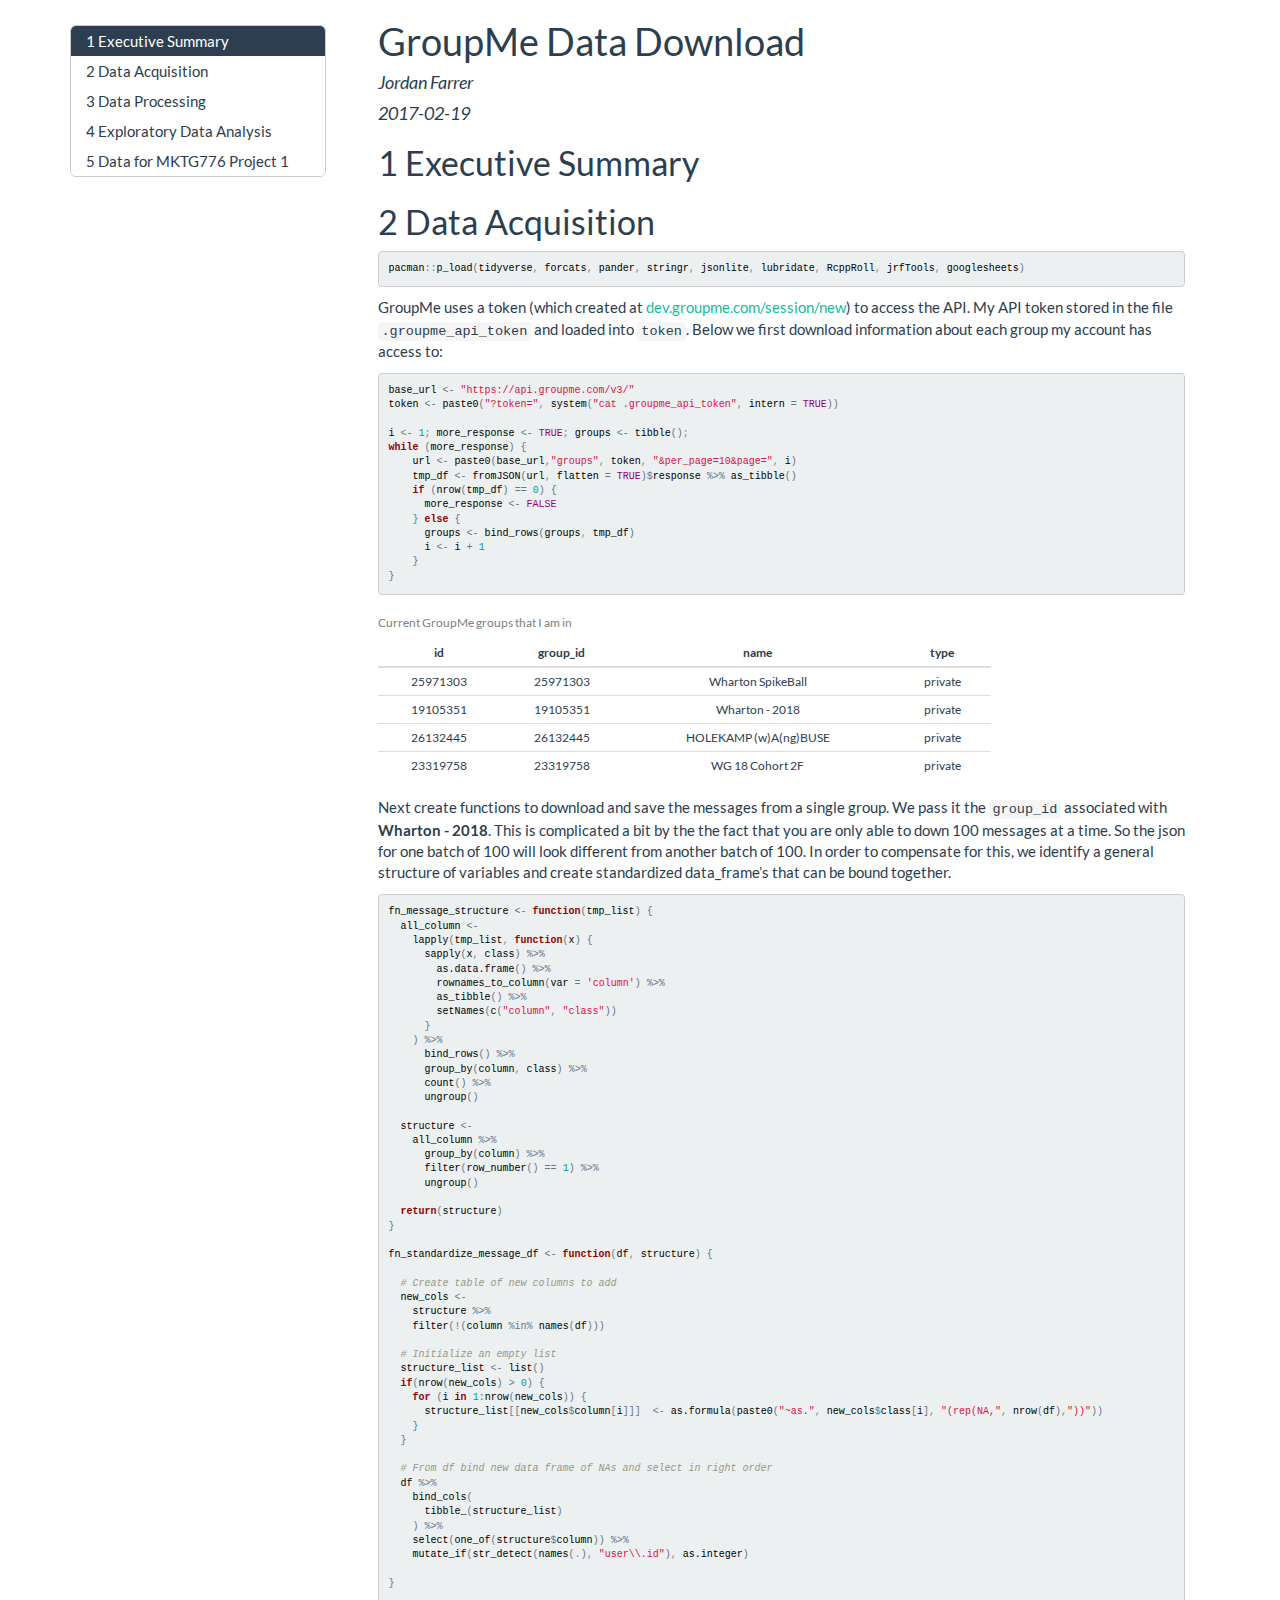
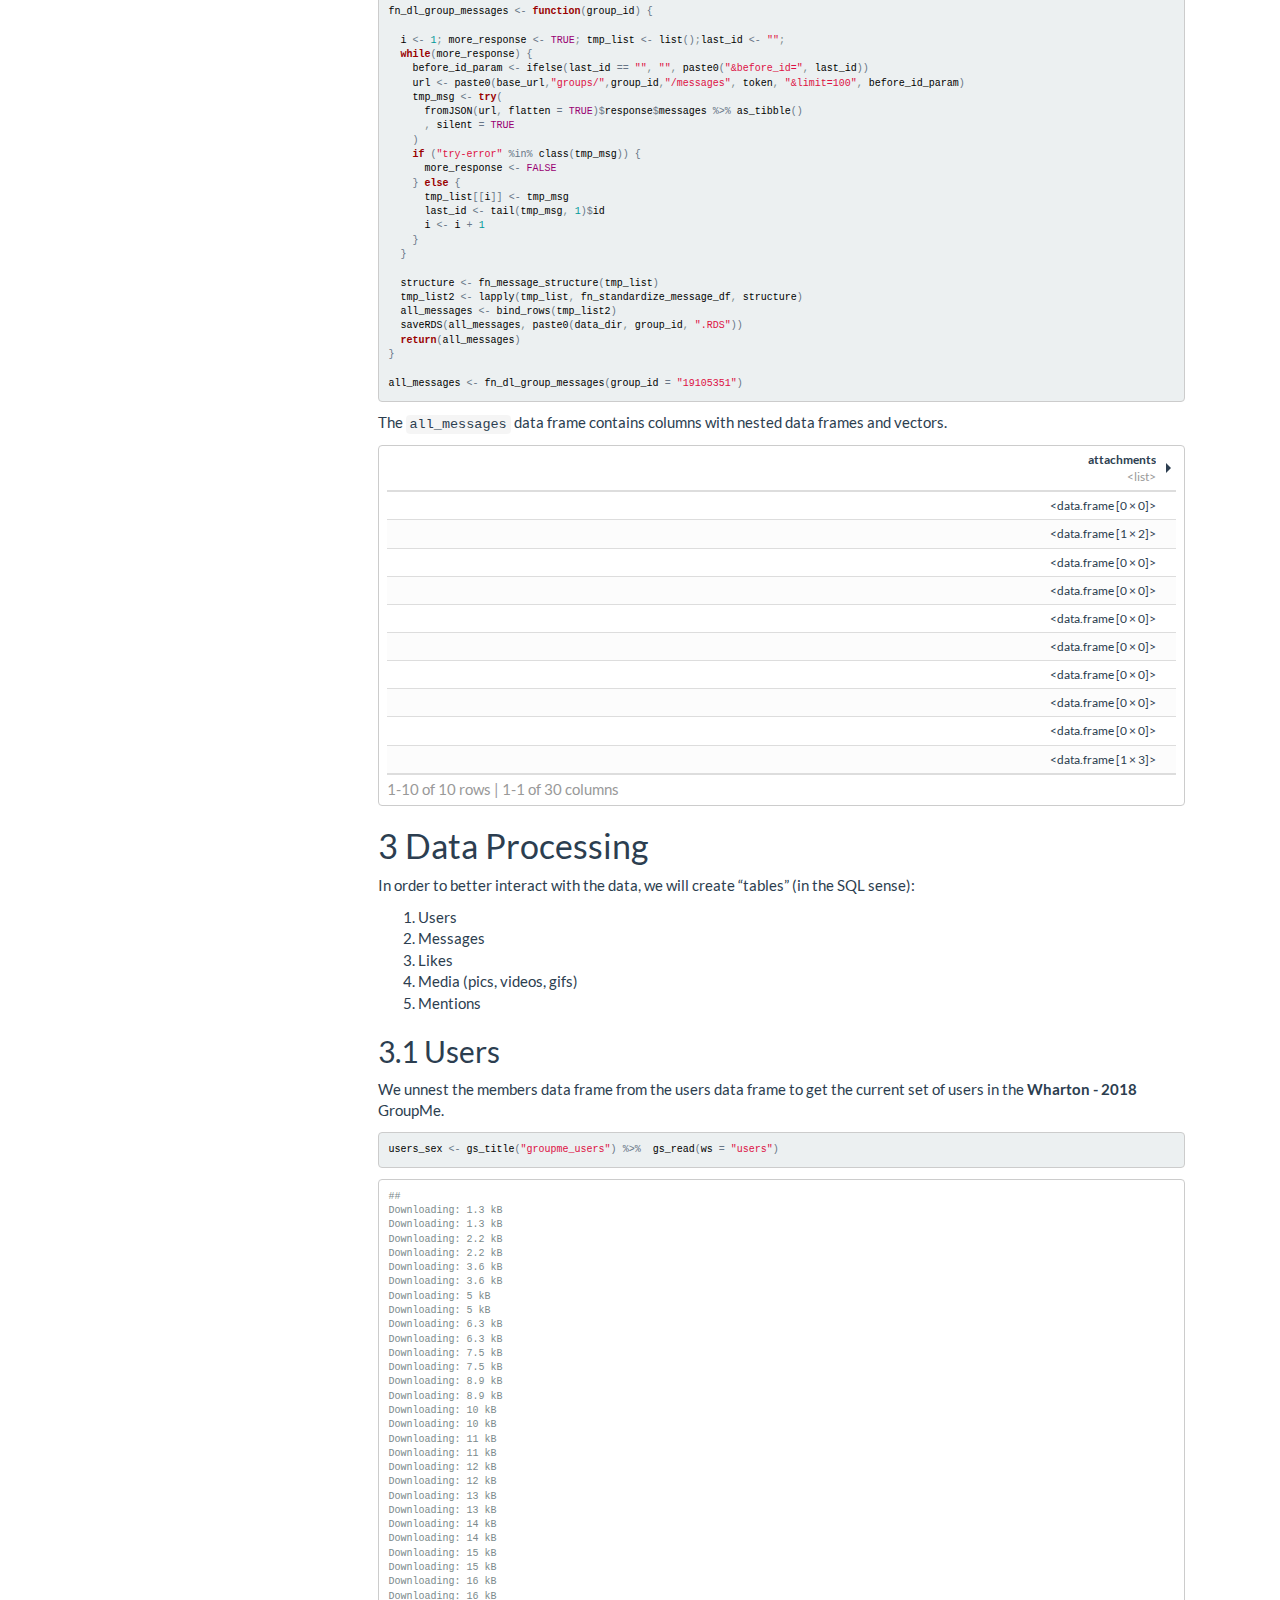
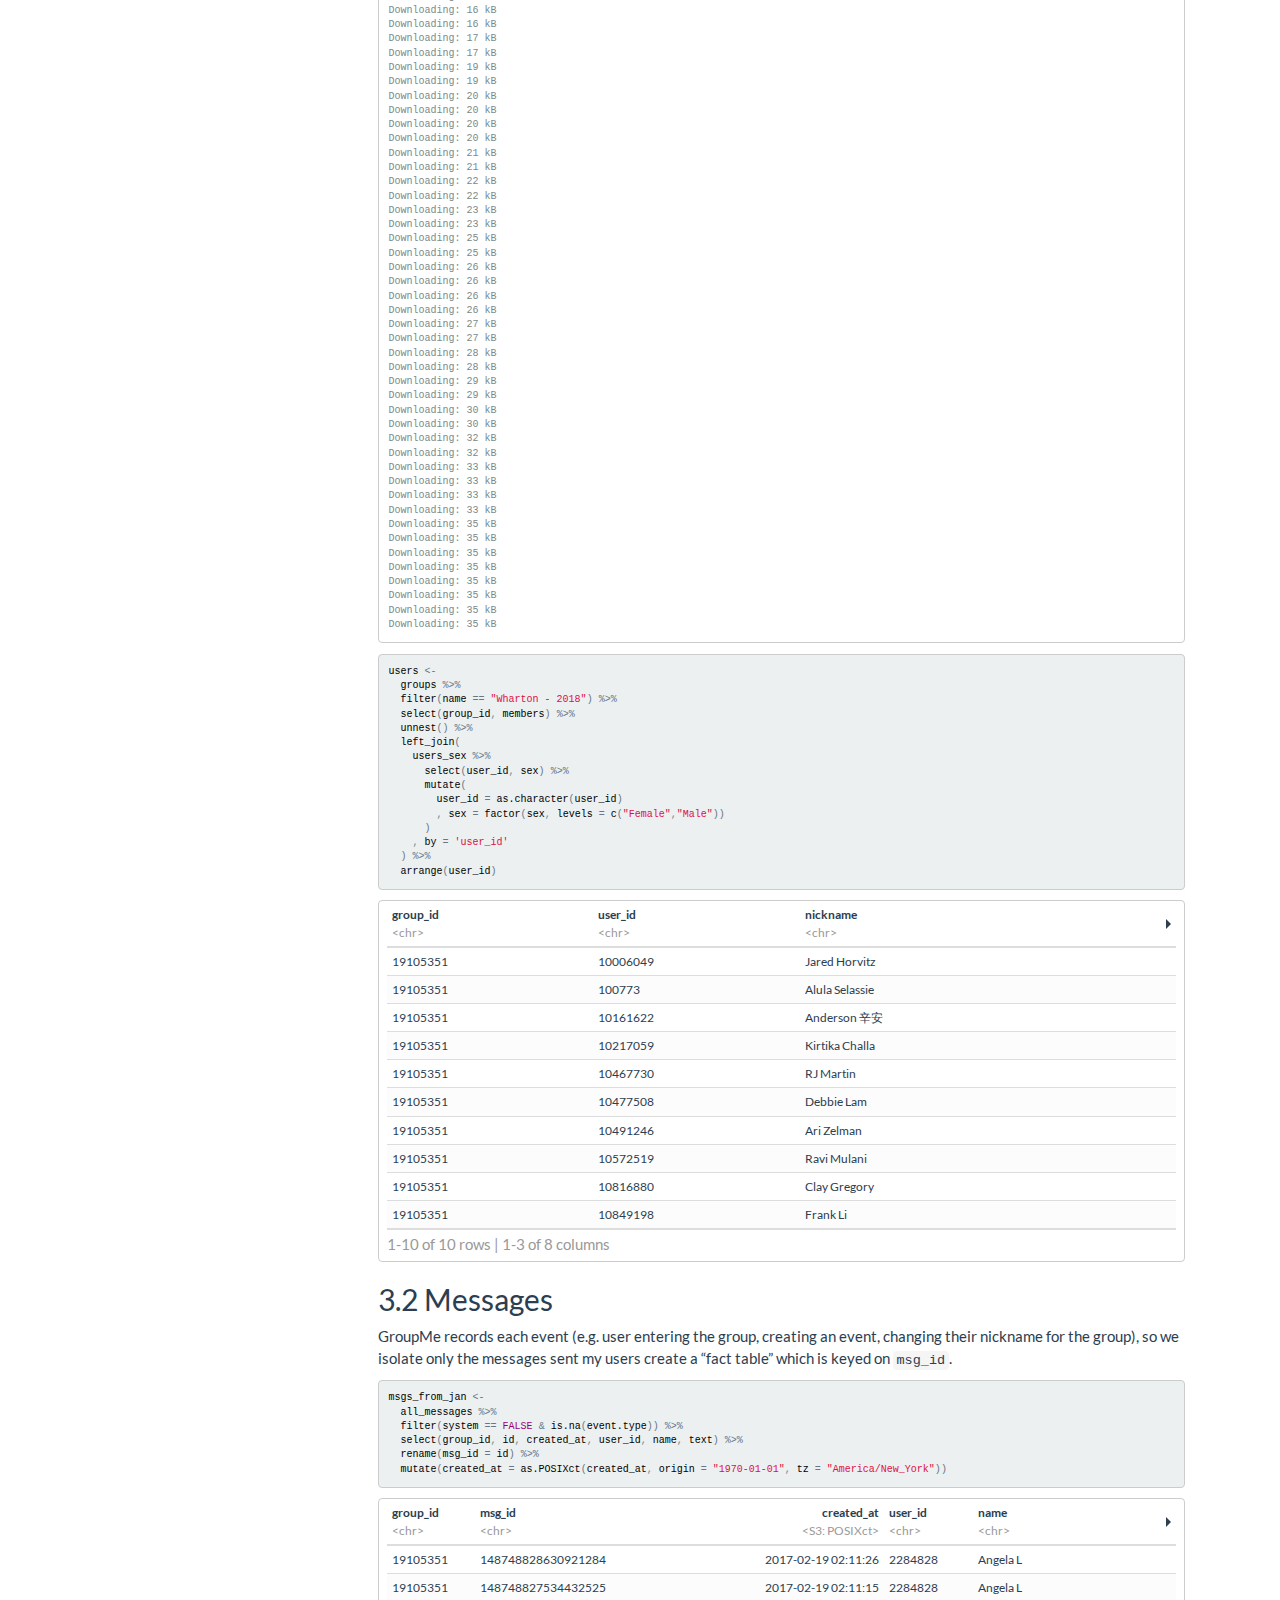
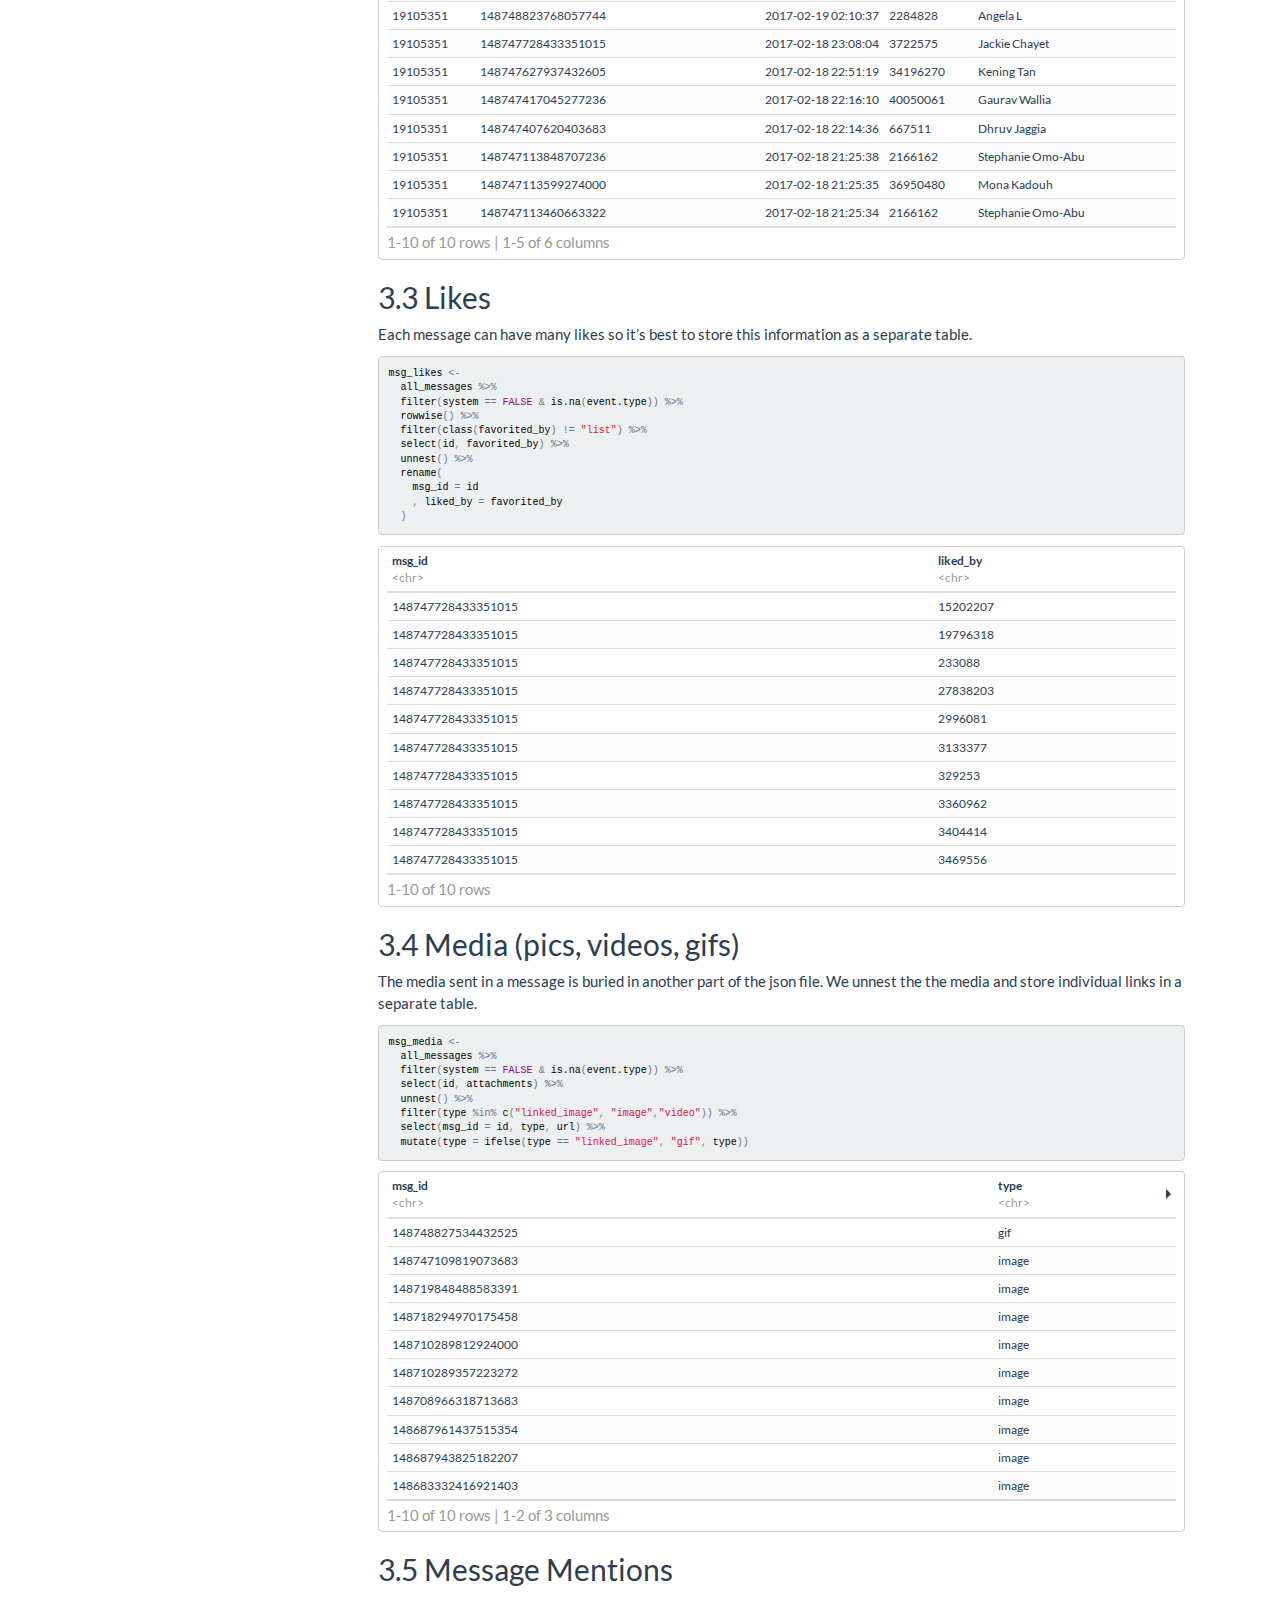
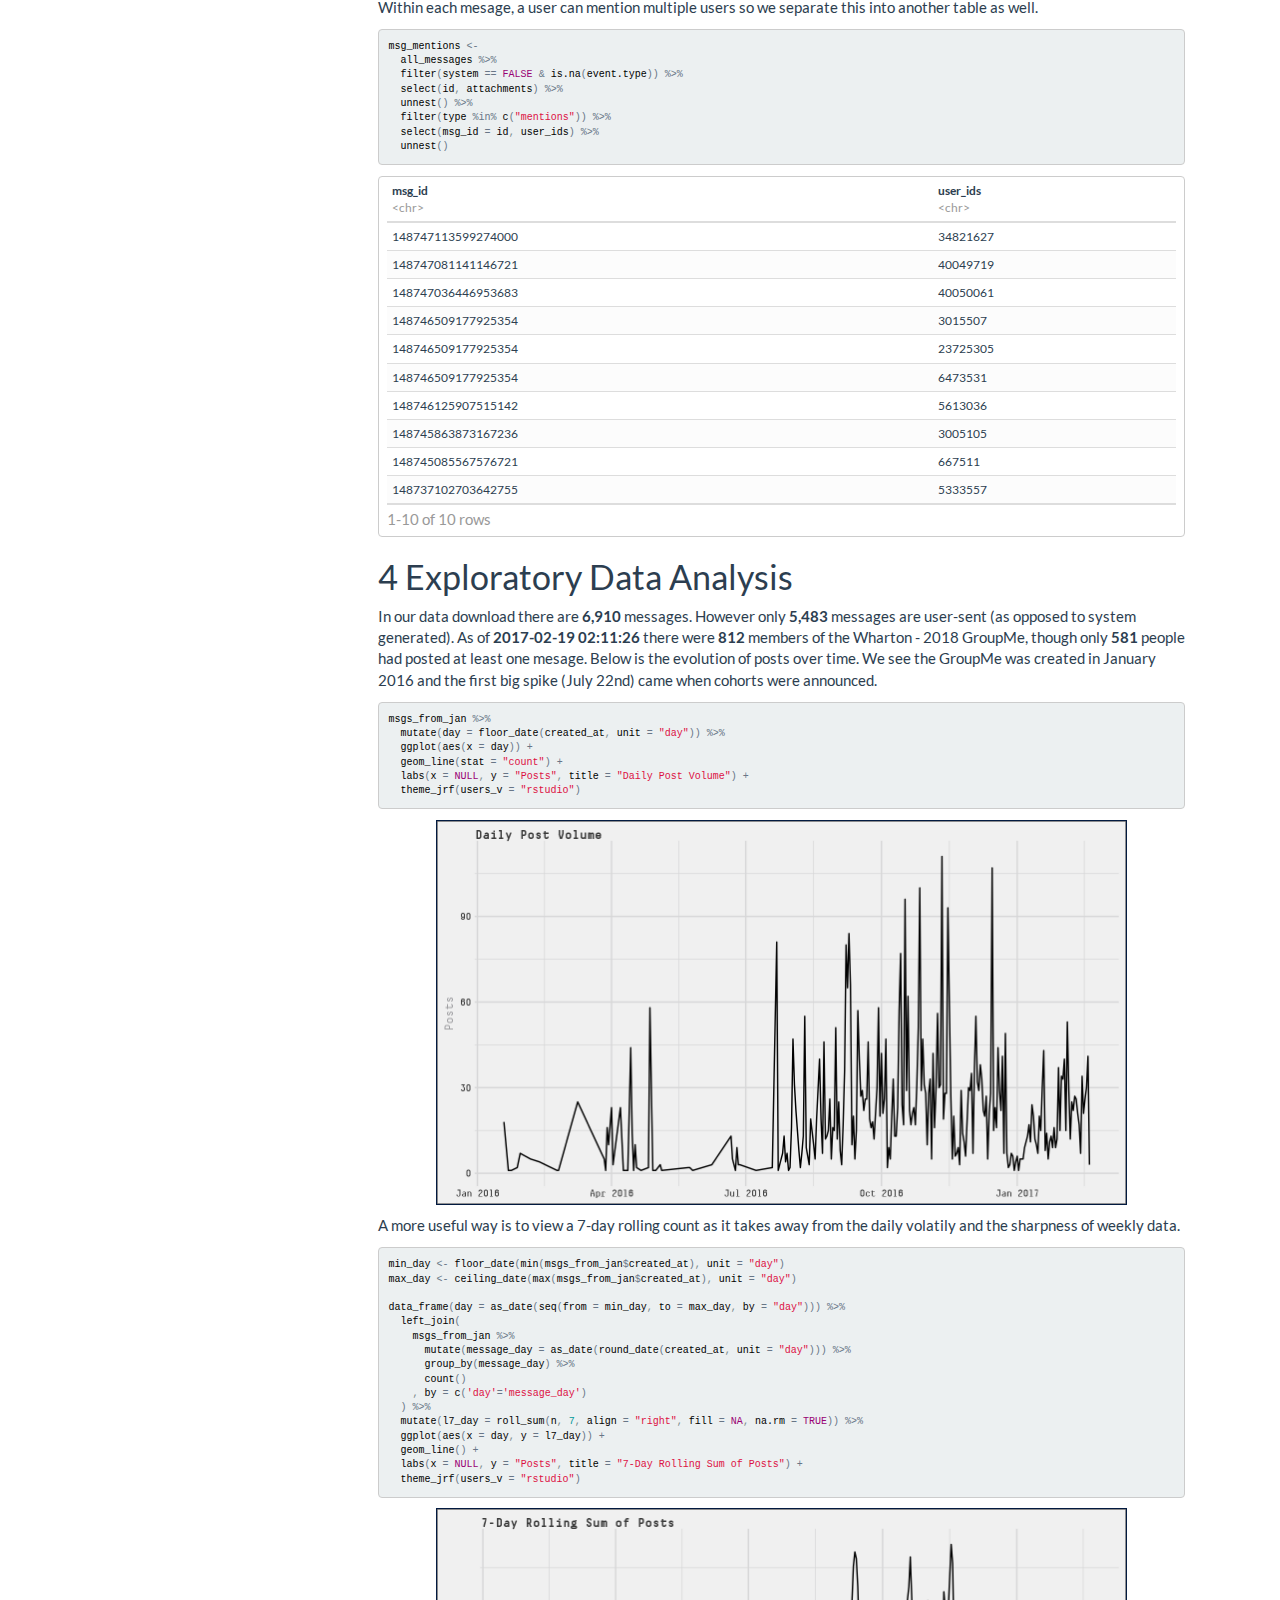
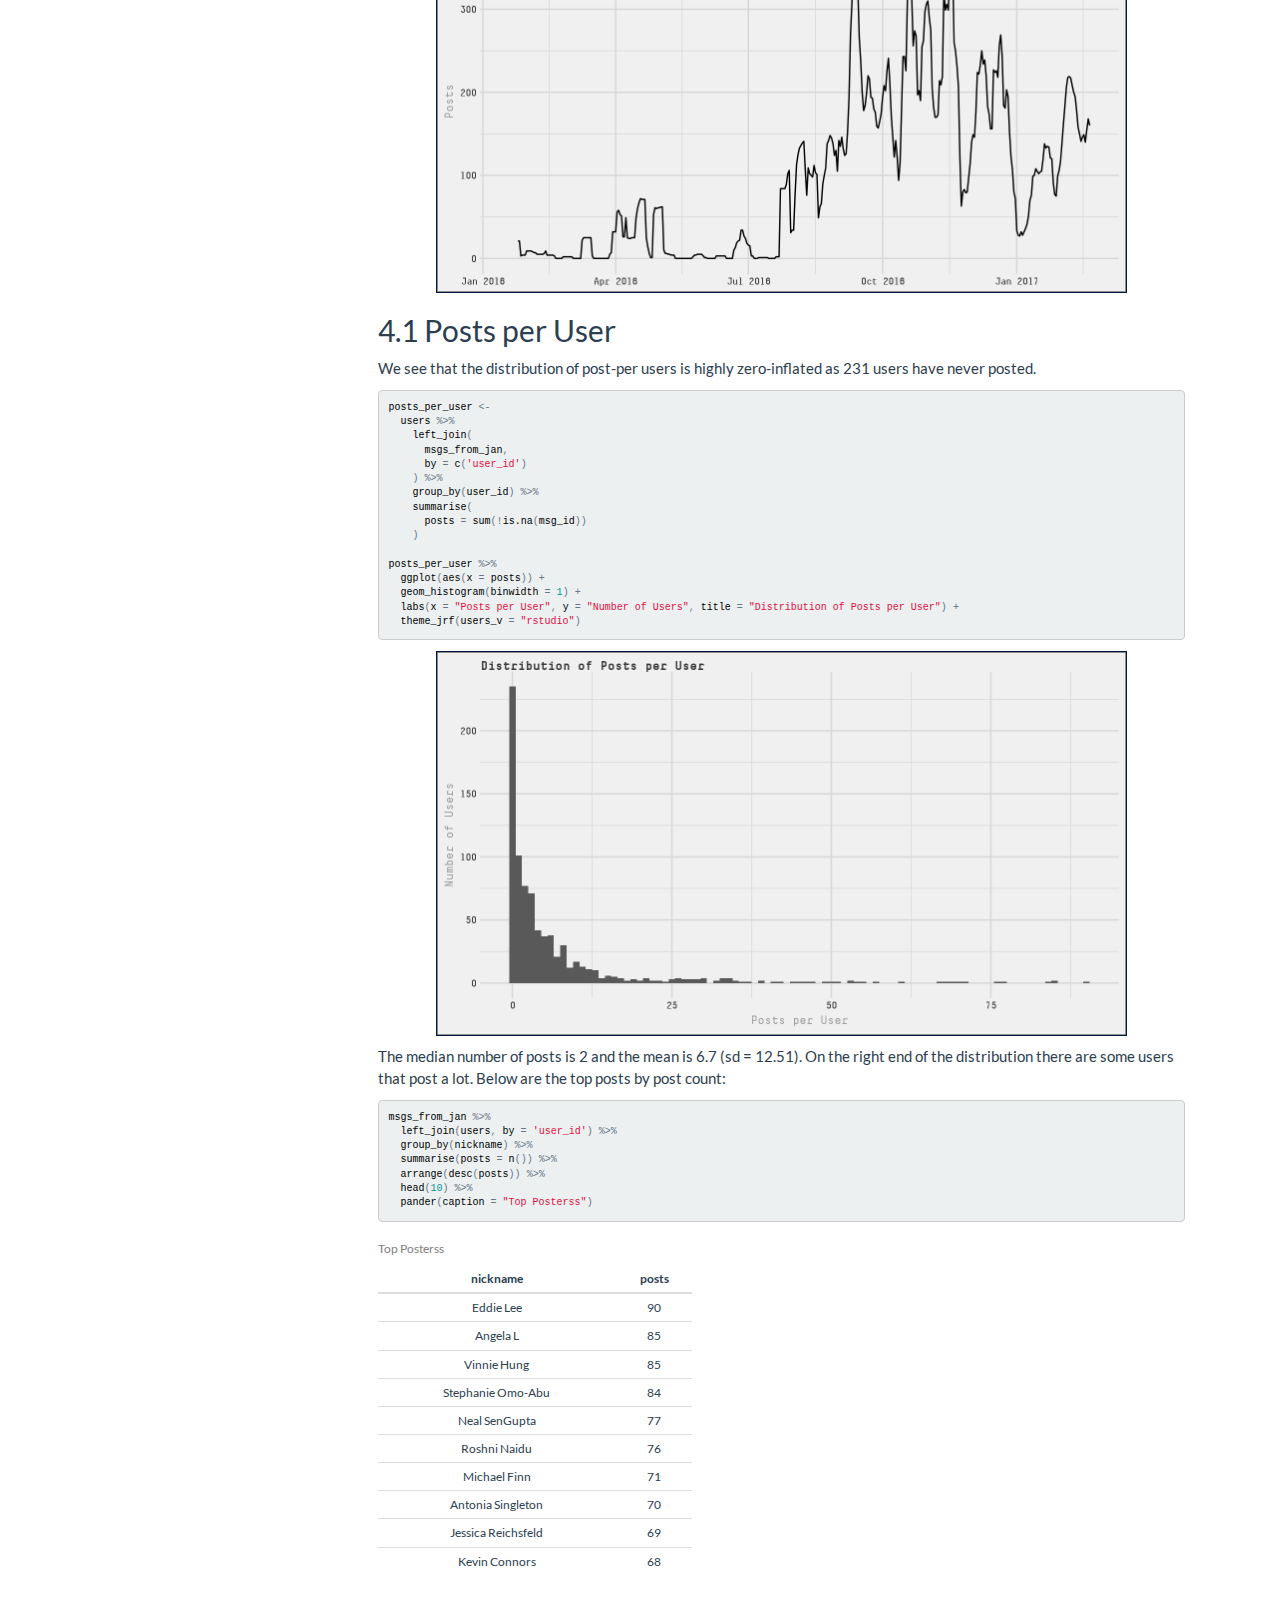
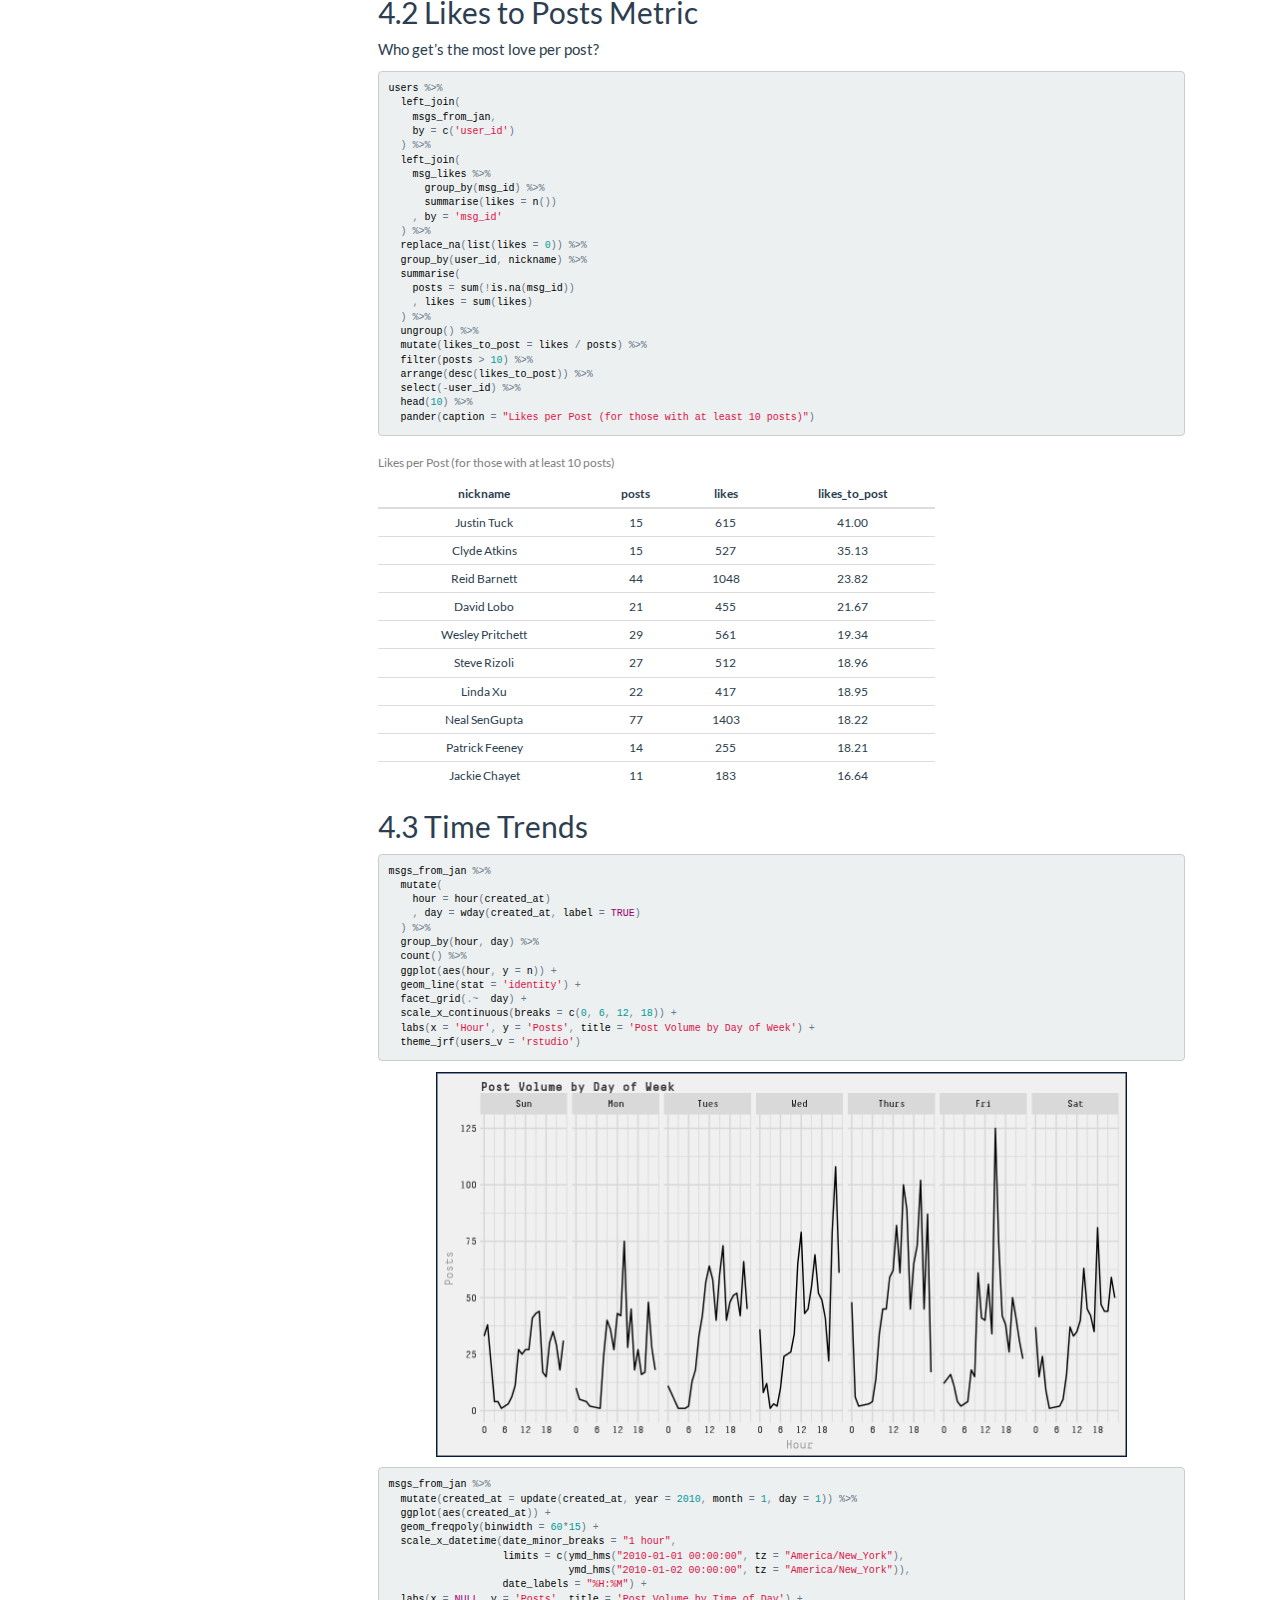
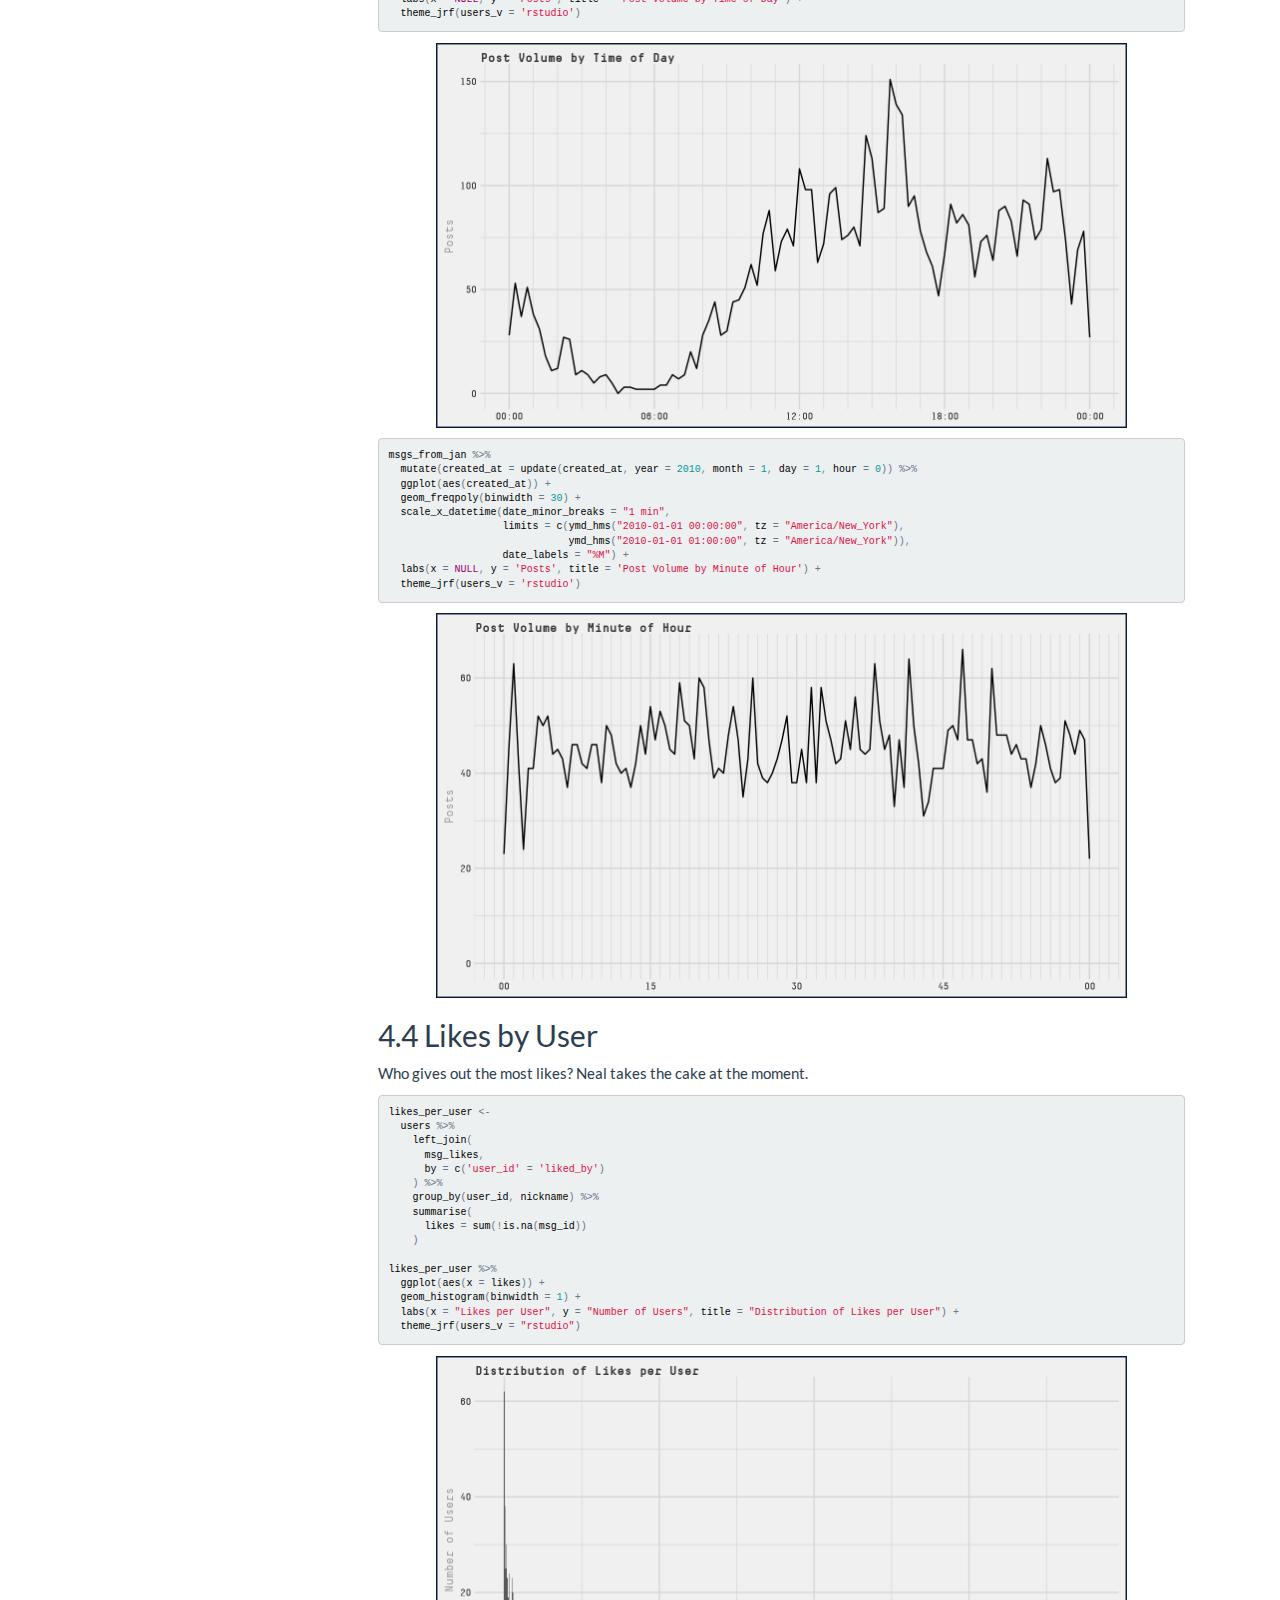
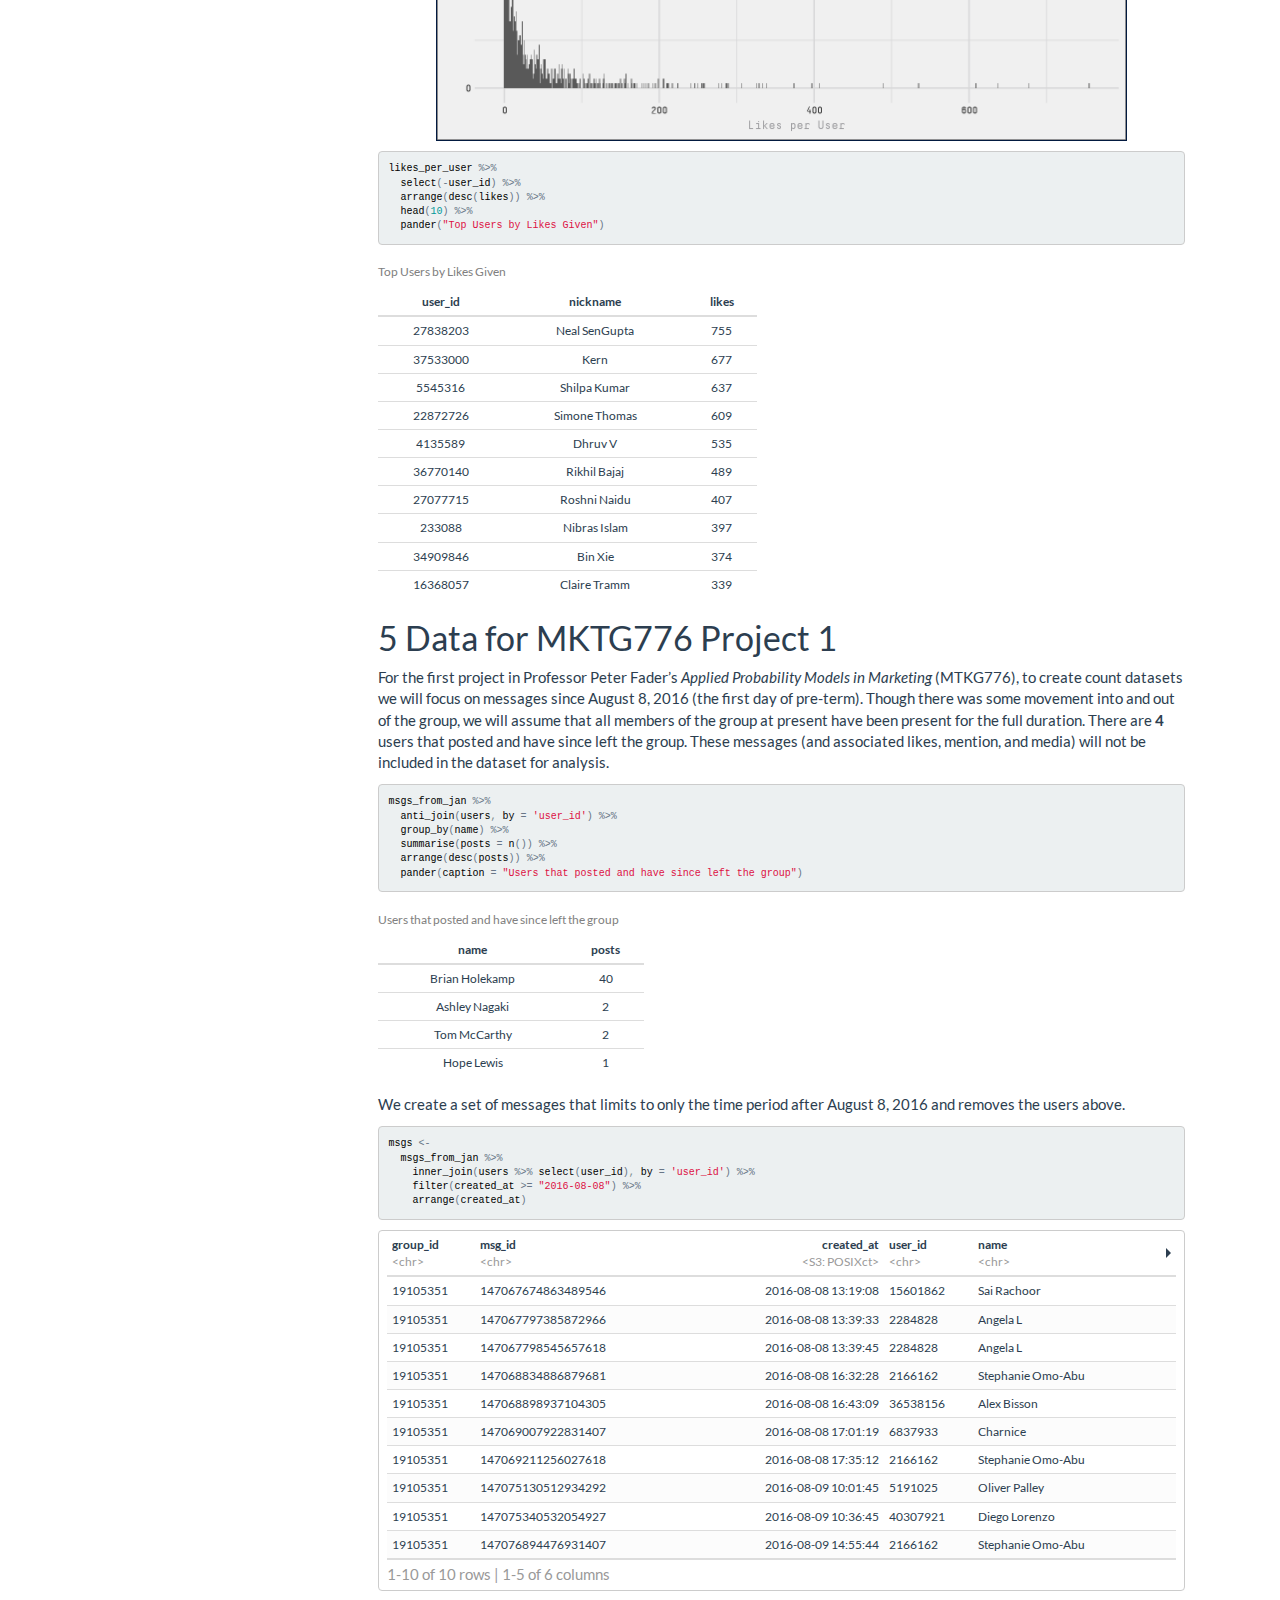
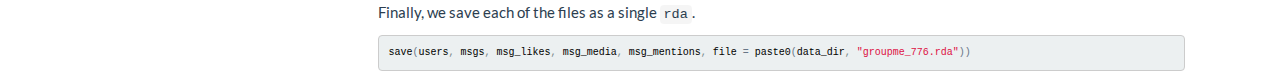
==== download_data.html @ 8d59b3d5 "first commit" ====
<!DOCTYPE html>

<html xmlns="http://www.w3.org/1999/xhtml">

<head>

<meta charset="utf-8">
<meta http-equiv="Content-Type" content="text/html; charset=utf-8" />
<meta name="generator" content="pandoc" />


<meta name="author" content="Jordan Farrer" />

<meta name="date" content="2017-02-19" />

<title>GroupMe Data Download</title>

<script src="[data-uri]"></script>
<meta name="viewport" content="width=device-width, initial-scale=1" />
<link href="data:text/css;charset=utf-8,%40font%2Dface%20%7B%0Afont%2Dfamily%3A%20%27Lato%27%3B%0Afont%2Dstyle%3A%20normal%3B%0Afont%2Dweight%3A%20400%3B%0Asrc%3A%20url%28data%3Aapplication%2Fx%2Dfont%2Dtruetype%3Bbase64%2CAAEAAAARAQAABAAQR1BPU792x2wAAS2AAAASSkdTVUKOOI56AAE%2FzAAAAHBPUy8y2a6qaQAAyigAAABgY21hcIwYkAAAAMqIAAAAtGN2dCAG9xijAADScAAAAC5mcGdtclpyQAAAyzwAAAblZ2FzcAASABgAAS10AAAADGdseWbADxfjAAABHAAAw2BoZWFk%2FJzyIwAAxlwAAAA2aGhlYQ%2B2B3UAAMoEAAAAJGhtdHhyNU6fAADGlAAAA25rZXJuPzs%2FsgAA0qAAAFcYbG9jYazff4oAAMScAAABvm1heHAB1wf5AADEfAAAACBuYW1lHCc4mgABKbgAAAF4cG9zdFbkDTYAASswAAACQXByZXCmB5UXAADSJAAAAEsABAAtAAAD%2BwWZACUANQA5AD0A%[base64]%2FZ0kpHi02MCMEEXoMBBotNzAgSTkpOCgcCxkMYz4wFigdEREdKBYwPv6hA878MjIDY%2FydBHUWJh0RI0BbODdQOysmJRdpdSIzKyguOigzPBIWEhb8%2By9AER4pFxcoHhE%2FBKT6ZzYFLAAAAAIA2v%[base64]%2BAjMyHgIVFA4CIyIuAgGuAwYJBnkGCQYDKxMhLhoaLiITEyIuGhouIRMFmf3ELVZXWzQ0W1dWLQI8%[base64]%2Ft6bICMjIJsBIv7emyAjIyCbASIAAAIANgAABFEFmQA%2BAEIBOUAmAABCQUA%[base64]%2FlkiGwQHBQFa%2Fp0lHwGnFxwFDAY5AUZKHRwBZh4i%2FloBph4YCAX%2BnUsdG%2F66Fx0FCwY5gwFGAAAAAAMAav8SBCQGZwA4AEMATgFVQA44NjMyJCIcGhcWCAYGBytLsAlQWEBIGAEBAkooIB0EAwFJPikNBAADPwwDAwQANAACBQQFHgADAQABAwAyAAAEAQAEMAACAgQBACQABAQSHwAFBQEBACQAAQERBSAHG0uwX1BYQEgYAQECSiggHQQDAUk%2BKQ0EAAM%[base64]%2BATsBBx4BFwcGIyIuAicDHgMVFA4CDwEOASsBATQuAicDPgMBFB4CFxMOAwHyecdINQcaDhMwRmFEJUaHa0E5baBoCgIaFkIOaZg8KxQaDik6TDEhSIxwRTxzp2sMAhsVQgGYJUBWMSJBZUUj%2FdUiPFAvHkFfPR4MC2FLUgsOJjEuCAITFTVVgWFJi2xFBJATHsYNUjpCHhkhIQf%2BHBY0UntcWp54SwawEx0ChTJINCYQ%2Fg4GLUZdAtAwRzYoEAHDBig8SwAAAAAFAEj%[base64]%2BAgE%2BATsBAQ4BKwEBFA4CIyIuAjU0PgIzMh4CBzQuAiMiDgIVFB4CMzI%2BAgLDNFd0P0RzVjAwVnNEQ3VVMYscMUElJUEwGxswQSUlQTEcAoANHRiA%2B%2BkKHBOEBTU0V3M%2FRHNWMDBWc0RDdFYwihwxQSUlQTAbGzBBJSVBMRwEP1SFWzAwW4VUVoZcMDBchlZCXDsaGjtcQkFbORkZOVsBdxET%2BoQNEAFSVIRbMDBbhFRWh1wwMFyHVkJdOhoaOl1CQVo5GRk5WgACAFL%[base64]%[base64]%2BCXzcEbwUEDRcFBx8xRS4yUDkfESI2JgGcJi0IAhQSbgJGQgEsrB0kFpBe9ZNQmnlKL1NyRD06NWSP%2FswwTmQ0cLJE%2FllqawWpM1RvPBYBDhIaOC4eIDlNLSNAQUUm%2Fl1Dk0oTFnPeYf7QDhaRW2o2Z5RdRn1qVB5Nkk5JgF83%2B%2BNBY0QjUkQBqzmfAAAAAAEAmAOZATMFmQAKAFFACgAAAAoACgYEAwcrS7BfUFhAFgkBAgABAR4AAAABAAAkAgEBAQsAIAMbQCAJAQIAAQEeAgEBAAABAAAjAgEBAQABACQAAAEAAQAhBFmwOCsBEQcOASMiJi8BEQEzEAMcHxodBhAFmf7emyAjIyCbASIAAQCG%2FtsCAQYPABwAB0AEFAoBCysBFBIXHgEVFAYPAS4DNTQ%2BAjcXHgEVFAcGAgEhbmgGBA4LT0tpQR4eQWlLTwsOCmltAnXW%2Fm23CxAIDhIHMHPi5Od6eejj4nQxBxIODxO2%2FmwAAAABAEr%[base64]%[base64]%2BaZL%2BawGVBI7%2BVYf%2BUgGuhwGrAAAAAQBe%2FvEBUADsAB4AX0AGGxkGBAIHK0uwX1BYQBIPAQEbAAAAAQEAJAABAQwBIAMbS7BsUFhAEg8BARsAAAABAQAkAAEBDwEgAxtAGw8BARsAAAEBAAEAIwAAAAEBACQAAQABAQAhBFlZsDgrNzQ%2BAjMyHgIVFA4CBycmNTQ3PgM3IyIuAl4RHywaHi8fEBowRy0eDQ4KHyAbBg0aKh8RexcpHxIWJzMeLWFfWiYdDBANDgslMDohEiEtAAABAGQCDAJSAqMAAwAlQAYDAgEAAgcrQBcAAAEBAAAAIwAAAAEAACQAAQABAAAhA7A4KxMhFSFkAe7%2BEgKjlwAAAQBY%2F%2FEBUQDsABMAU0AGEA4GBAIHK0uwX1BYQA4AAAABAQAkAAEBEgEgAhtLsGxQWEAOAAAAAQEAJAABARUBIAIbQBcAAAEBAAEAIwAAAAEBACQAAQABAQAhA1lZsDgrNzQ%2BAjMyHgIVFA4CIyIuAlgTIS4aGi4iExMiLhoaLiETbhouIhQUIi4aGy0iExMiLQAAAAH%2F9P%2BmAvYFwQAJAC1ABgkHBAICBytLsI1QWEAMAAABADUAAQENASACG0AKAAEAATQAAAArAlmwOCsXDgErAQE%2BATsBoQ43HUsCWQ0wIUsVIyIF2SAiAAACADz%2F8QRMBakAEwAnAHdACiQiGhgQDgYEBAcrS7BfUFhAGgACAgEBACQAAQERHwADAwABACQAAAASACAEG0uwbFBYQBgAAQACAwECAQAmAAMDAAEAJAAAABUAIAMbQCEAAQACAwECAQAmAAMAAAMBACMAAwMAAQAkAAADAAEAIQRZWbA4KwEUAg4BIyIuAQI1NBI%2BATMyHgESBzQuAiMiDgIVFB4CMzI%2BAgRMUYy%2FbW69jFBQjL1ubb%2BMUbk3XXpCQnpcNzdcekJCel03Asy8%2Fu20WFi0ARO8vAEUtVhYtf7svKTfiDs7iN%[base64]%[base64]%2FocoUiYB4B0i%2FEQPEQHLOV5DJChGXjY2XEcxCgggGgULB10OUHufBak2Z5ReUIh9dT3%2BfgsNIhtsPRMoEQHNOmtsbz8%2FXz4fIDlOLx0aAQEQYpdmNQAAAQBs%2F%2FAELgWpAEoA%[base64]%2BAzU0LgIjIg4CBw4BIyImLwE%[base64]%2FTsAAQBs%2F%2FAD%[base64]%2Fj5CcF9wq3Q7UIu8bT90ZFYhNhIeEzNIYUNLeFUuJ092TzZ0PnB0AqcFSyYx%2FogYQnSeXXK4g0YZKjYeTBofJh8wWXxNQ2xMKhIUIQKeAAAAAAIAbP%[base64]%2BAQEUHgIzMj4CNTQuAiMiDgICilaadERIgbZtbK98Q1RbAWsOMiCe%2Fg8zfP7WKE1vR0h0Uy0sUHBDSHRRKwNuOW2fZmOqfkhFf7VwXtR6AekSGf2LIyf%[base64]%2Fa8NLid%2FAloNGxH9FBEbBZlQIiwP%2B1MaJQSeGSoTGxF5AAMAYP%2FwBCYFqQAfADMARwDEQBo1NCEgAQA%[base64]%2BAjU0LgIjIg4CFRQeAgJDa7KARpCGcXM%2Bcp9iYaByPnRwhpBHf7JrRm9NKTFTbDs7bFMxKU1vRkZjPhwhQWFAQGFBIRw%[base64]%2BAjMyHgIVFA4CBwEOASsBAT4BNw4BATQuAiMiDgIVFB4CMzI%2BAgIlUZFuQUZ%2BrmhnqHhBFyw9J%2F6jDTAfpAG0FiYRN4oBGStMaT9CbU0qJ0lpQUhvTCgCTDZpmWNepHpGRHqqZz5vamk4%2FggTFwI7HTQaLC4Bo0NtTCkrTGo%2FRGtKJi9OZgAAAAACAID%[base64]%[base64]%[base64]%2BPxQtGRktFAHBFBD8%2BgLGAZF%2FERkK5AsPBgUQCuMKGhCAAZIAAAAAAgCWAbcD8QONAAMABwAzQAoHBgUEAwIBAAQHK0AhAAIAAwACAwAAJgAAAQEAAAAjAAAAAQAAJAABAAEAACEEsDgrEyEVIREhFSGWA1v8pQNb%2FKUCPocB1ocAAAABAO4A6gPzBFcAEgAHQAQQAAELKzc1NDY3JT4BNy4BJyUuAT0BARXuEBQBwRQrGRkrFP4%2FFBADBeqAEBoK4woQBQYPC%2BQKGRF%2F%2Fm9KAAAAAAIAIv%[base64]%[base64]%[base64]%2BAjU0LgIjIg4CFRQSHgEzMjY3NjMyHwEGBCMiJCYCNTQ%2BBDMyHgQVFA4CJTI%2BAjcTJiMiDgIVFBYEj05iDTqITjxYOx1BgL99Q2UtXRMSHykXMVhDJ1mb03qG6q5ka7n5j5jpVQ8MFQoZa%2F7vra3%2B1tt9N2SMrMZsXLCdhF81PWuR%2FgIfPzsxEUwnLkt9WjNCuktOUUYpSWQ6Va2LWBUU%2FpdLMSQvGwo4Zo9XitCLRWa09pGq%2Fv%[base64]%2FpICF%2BEWFQsVChoUAVr%[base64]%2FezshQ2VEnaBDgbt4%2FscBNlN3TSSdn%2F7LAQBSeE8mmKD%2B%2BQWZNGCLVzViVEIVH6SGW5ZsOwKN%2Fg0mRV85b4GKJEBbNn52AAABAFr%[base64]%2BAjc2BKAQDUxY%2B7Gb%2FLJiab4BCaCe5Vk%2FBxIRDR0oNkpiQHO%[base64]%2FqsBVXO8hEgCzKH%2B%[base64]%2FI0FmZ7%2BJJj%[base64]%2BC579mAWZAAAAAQBa%2F%[base64]%2B%2FLxpZ78BD6hVkn1qLjcRGxATGT5ZeVN5xIpKTYzAjQsWHxQBPBYQbv3aJzonE2vBAQ6ipAEOwWoZL0MqWBsLDiglGk%[base64]%2FMPDAwTDAoz9dAWZ%2FYECfwABANIAAAGUBZkAAwBRQAYDAgEAAgcrS7BfUFhADAABAQsfAAAADAAgAhtLsGxQWEAOAAEBAAAAJAAAAA8AIAIbQBcAAQAAAQAAIwABAQAAACQAAAEAAAAhA1lZsDgrISMRMwGUwsIFmQAAAAABADz%[base64]%2Fd4VJRUcKhcCOqgTGhMQCP4RCxMZIRhYwcEDJRMXAhwZFf2XFyAKCSQb%2FVkGChAJAjkMEQwF%[base64]%[base64]%2FMMCAqpkBZkNFPvIGjEXA%2Ff6ZxATBDcZMBT8AwWZAAACAFz%[base64]%2BAgXhZrr%2B%2B56e%2Fvy6Zma6AQSengEFumbHSIS8dHO8hUhIhbxzdLyESALMof7zwmtrwgENoaEBDcNsbMP%[base64]%2FViypq%2BYCGP3oBZk%2FdKRlZKZ4Q5osT25CiZoAAAAAAgBc%[base64]%2BAgXhKU5wRgFwoCQ4F%2Fw5e0Oe%2Fvy6Zma6AQSengEFumbHSIS8dHO8hUhIhbxzdLyESALMZbadgC%2F%2BcxQZARISFGvCAQ2hoQENw2xsw%[base64]%2BAjU0JisBAYPBAZWIxoE%2BMFuDUyQcAaKsNRn%2BjBEoKJPLVYFXLKmn1AJW%2FaoFmTdok1tMhGlKExUo%2FccpAgAYFY0pS2g%2FgIIAAAAAAQA6%2F%[base64]%2BAjMyFhcDjAkUEBEtRWFFQWRDIjthe4F7YTtAe7Nyi%[base64]%2BwoE9qMAAAABAKD%[base64]%2FBM2GNmjxslloDZ%2FyZfNSbWFib1HwDZ%[base64]%[base64]%2BATcBPgE7AQEjASYnDgEHASMOoRoiBgEoCA0GBw4JAVEGIxk4GiEHAU8SDgYKCAEpBSMZl%2F5Brv6VCwkFCQX%2Bk64FmRoU%2FBwbPiIiPxoD5BEdGhT8HDRDITwaA%2BQSHPpnBEUfKRQlD%[base64]%2BATsBCQEjIiYnAQYHAQ4BKwEB%2B%2F4nwRUUCAF2Bw4BYQkVD7n%2BJQHrwBYZCP6ABwv%2BigkXFbQC4AK5Dg39whUZAgwOEf1Q%[base64]%2BATsBAtbB%2FfOqGh4LAUgUGwsLGhQBRwkfGawCOv3GAjoDXxoT%2FdMjPh4fPiICLRAdAAABAFYAAASUBZkADQB%2BQA4AAAANAA0MCwcGBQQFBytLsF9QWEAbAAICAwAAJAQBAwMLHwAAAAEAACQAAQEMASAEG0uwbFBYQBkEAQMAAgADAgAAJgAAAAEAACQAAQEPASADG0AiBAEDAAIAAwIAACYAAAEBAAAAIwAAAAEAACQAAQABAAAhBFlZsDgrARUUBwEhFSE1NDcBITUElBX81QMy%2B9ATAyz85wWZSCIe%2B42eTB4bBHaeAAAAAQCO%2Ft8B%2FgX9AA0AOEAOAAAADQANCggHBQIBBQcrQCIAAAABAgABAQAmAAIDAwIBACMAAgIDAAAkBAEDAgMAACEEsDgrExEhFRQGKwERMzIWHQGOAXAbFqmpFhv%2B3wceRhYZ%2Bc0ZF0YAAAAAAf%2Fs%2F6YC7wXBAAkALUAGBwUCAAIHK0uwjVBYQAwAAQABNQAAAA0AIAIbQAoAAAEANAABASsCWbA4KwMzMhYXASMiJicUTCEwDQJZSx04DQXBIiD6JyIjAAEAWv7fAcoF%[base64]%2F6gDhQAAQAA%[base64]%[base64]%2F%[base64]%2BjaViOZDY8caNmYokzCQgmAVFXgzcwdUiOmCNCYAXB%2FaJJWUKDwX5wwY1RTERcJgN3UEn%2BFkI2yrtjjlsqAAAAAQBK%2F%[base64]%2BAjMyFhcDRQgQDw8jNk04SnJNJypMbURBVDgkEhcLMkLGbl%2BjeEU%2FebJzaqQ%2FA0ELDBkeGTVkjlhcj2EzHyYfEUFRS0aFwnxxwItORT8AAAAAAgBI%2F%[base64]%2FOQIy%2Bj%2BCUEkB6kI1yrtjjVsqAAAAAgBK%2F%[base64]%2BAhciBgchNC4CAiNbmnA%[base64]%2FuEDXQ0FFRRJYleHXTAUWRQIGDZYQV2B%2FKAAAwAy%2FpMD3gQGADkATQBdAWBAHE9OAQBXVU5dT11KSEA%[base64]%2BAjU0JiMiBhUUHgIB50JzLwETKnMiOWWLU0c%2FICE6YHp%2FemA6QXqwb2%2BnbjdfUyszECEwIEtVOWaNAZAqSF5obDE5RyNIbUpIck8q%2FsQ2UzgccWxrcR04UgQGHRxCIQkQQVBKeVYuERQuFiQlEAQJFjJYRkF6XzksSmE1S2kfFEM4Fi8uKhAqi11KeVUu%[base64]%[base64]%2BAjMyHgIBWLLaFSMuGhotIxQUIy0aGi4jFQP1%2FAsD9QE%2BGi0jFBQjLRoaLyMUFCMvAAAAAAL%[base64]%[base64]%2BATsBAQ4BBx4BFwEjIiYnAS4BKwERIxEBSy4UGhABQA8eGaL%2Biw4bERIdDQGMoBYfDv6zDx4eMrMFwfydCxEBVxAU%2FnMRGgoMHxT%[base64]%[base64]%[base64]%2FVSyyaWxPiToD9SVuSVo3ZY5W%2FXsChXN%2FTEH9FgAAAAIASP%[base64]%2FHjJtLXKNGKPWlqOYTQAAAACAJL%[base64]%2BOf5ABM5QSf4WQjbKu2OOWyoAAAACAEj%[base64]%2Bp1eDNzB2R46YIkJgA%2FX6tAHtSlpDgsJ%[base64]%2F17AAABAD7%[base64]%2BATMyHgIzMj4CNTQuBjU0PgIzMhYXAtYMGQ8mN0w0LUgzGy1KXmNeSi0yYo5daqw8KggWEhIoOVE9NE40GS1KX2NfSi0wXIZWZJ86A04WFhsXFyg1Hyc0Jh0hKDxXPUZ3VzJFNkQNDhwiHBsuPCIqNycdICk%2BW0E6a1EwPzcAAAAAAQAs%2F%2FACugU%[base64]%2Ft4%2BMRwpHhUIDgs0LoIQhn4CbBMURxUBOQ8T%2FqOB%2FaBAPg8SDxFVKzEAAAABAHr%2F8APFA%[base64]%2FVisD9f16c35KQgLr%[base64]%2BY6ED9RYP%2FXQkSCMjSCQCjBAV%[base64]%2BATcTPgE7ATIWFxMeARc%2BATcTPgE7AQEjIicDLgEnDgEHAwYrAQ6MFhwFwggOBQgUC9YFGRNNFBoF0QsRCAUQCcYFHBOG%2FriNGgrgCAoFBQoI4wsehgP1Fg%2F9dCRDIiJDJAKQDxQUD%2F1wI0QhIUgfAowQFfwLIgKvFy8XFzAX%[base64]%2F%2FqurFhQI%2BAkR2goUD6T%2BqwFjqxYZCP8HDuwKFxSfAgcB7g4N%2FoQcHAFADhH%2BHP3vFw4BjR0X%2FqcOFwABAA7%2BqQPwA%[base64]%2Fl6aFxoGAQ8JDQUHDgkBBwYdEY7%2B1RQYAZIDuhcO%[base64]%2FdwCKf0FDQwCJ%2F3fAvADqRMjDv0mi0oNIxAC34wAAAABACz%2B3wIABf0AQABHQA44NjMwGBUSEAUEAwIGBytAMSQBAAEBHgACAAMBAgMBACYAAQAABAEAAQAmAAQFBQQBACMABAQFAQAkAAUEBQEAIQawOCsTNCYjNTI2NTQuAjU0PgI7ARUUBisBIgYVFB4CFRQOAgceAxUUDgIVFBY7ATIWHQEjIi4CNTQ%2BArVGQ0NGEBMQKVN7UjUcDBRNWQ4SDhYpNyEhNykWDhIOWU0UDBw1UntTKRATEAGpP1FrUEAyYmJkNEV0VC5PFBJlVjhoY2IyJkEzJQkJJTRAJTJiY2g4V2QSFFAvVHRFNGNjYgABAOb%2BqQFwBf0AAwA8QAYDAgEAAgcrS7BJUFhADgAAAAEAACQAAQEQASACG0AXAAABAQAAACMAAAABAAAkAAEAAQAAIQNZsDgrEzMRI%2BaKigX9%2BKwAAAAAAQBY%2Ft8CLAX9AEAAR0AOPz49PDEvLCkRDgsJBgcrQDEdAQUEAR4AAwACBAMCAQAmAAQABQEEBQEAJgABAAABAQAjAAEBAAEAJAAAAQABACEGsDgrARQeAhUUDgIrATU0NjsBMjY1NC4CNTQ%[base64]%2F6pAh0tVVdcNDRcV1Ut%2FeME3xstIhMTIi0bGi4iFBQiLgAAAAACAIr%[base64]%2BAj8BPgE7AQceARcHDgEjIi4CJwM%2BAzMyFh8BDgEPAQ4BKwEDFBYXEw4DAjFcm3E%2FQn64dwwCGxVCEFKENi4IDw4MIS0%2FKjQ%2FVTsmEAsSBTA8uWsMAhsVQueHeTRMc04nCwpPhLZyb7uKUQOzFB3pDD8xPgsLERgYB%[base64]%2BAjMyHgIXBw4BIyImJy4DIyIOAhURIRUUBiMhFRQGBz4BMyEVFA4CIyE1PgM1ESM0IB2GNm6kbk55XkUYSAoVCg4ZCxQpM0ItP2BAIAG5Hhb%2BezkyHTkeAqQLFBwS%[base64]%2BATMyFhc3FwceARUUBgcXBycOASMiJicHJzcuATcUHgIzMj4CNTQuAiMiDgLfIR2ZW5csaDo5ZiuZWZcfIiEdmFuYLGg5OWUsmVmXHiKEIz5RLy9TPSQkPVMvL1E%[base64]%2BATsBASEVIRUhFSERIxEhNSE1IZIBMv5olRofCgEUDhQHBxIOARMIIRmW%2FmcBM%2F6sAVT%2BrLP%2BrAFU%2FqwCcQMoGRT9yiM6HR07IgI2ERz82GZpZ%2F7FATtnaQACAOb%2BqQFwBf0AAwAHAFRACgcGBQQDAgEABAcrS7BJUFhAGAAAAAECAAEAACYAAgIDAAAkAAMDEAMgAxtAIQAAAAECAAEAACYAAgMDAgAAIwACAgMAACQAAwIDAAAhBFmwOCsTMxEjETMRI%2BaKioqKBf385v7h%2FOUAAAAAAgBy%[base64]%2BAjU0LgY1NDY3LgE1ND4CMzIWFwEUHgIXPgE1NC4EJw4BAzEMGQ8mN0w0ME01HDFPZmlmTzFOVDE%2BMmGPXGqsPCkIFxESKDpVPzJPNhwyUmhuaFIyVl0yPzBchlZknzr9t0ZthD42MB40Rk9UKEI2BPEWFhsXGSo4HyY5LysuN0dcPVF%[base64]%2BAjMyHgIFFA4CIyIuAjU0PgIzMh4C7xIgKRcWKB8SEh8oFhcpIBIBZxIfKRcXKR4SEh4pFxcpHxIFCRcoHhISHigXFyofEhIfKhcXKB4SEh4oFxcqHxISHyoAAAMARP%[base64]%2BATMyFh8BDgEjIi4CNTQ%2BAjMyFhcHDgEjIi4CIyIOAhUUHgIzMj4CATQ%2BBDMyHgQVFA4EIyIuBDcUHgQzMj4CNTQuBCMiDgIEBggLBgsIBj05pnRioXM%2FRXqnYmyYOS4FEAwOHzJMO0ZxTysrTGo%2BMEIwJfxSNF%2BGorplZbuihl80NF%2BGortlZbqihl80ZCxScoyiWITnq2MtUnOMo1iE5qpiAc8FBwYGQEJJRHqoZGWpeUNEN0EGDBYbFy1UeEtNeVIrDBQYAQllu6OFYDQ0YIWju2Vku6KFYDQ0YIWiumVZpI90Uy1kremGWaaPdlMuZa%2FrAAAAAAIAXAM%[base64]%2B4TNKJEZhPBo0A0gLEjEVIBcLFCk8KSJDNSMCJT88EhURDwoqMS4iPFQz%2FtYmI2kCERsjFSoiAAACAIoAgQMBA6IAFAApAAlABhcpAhQCCysTNRMXHgEVFAcDBgcWFxMeARUUDwETNRMXHgEVFAcDBgcWFxMeARUUDwGK%2BToODgqfDg4PDZ8FBRw6L%2Fk6Dg4Knw4ODw2fBQUcOgIGFwGFHAcWDREQ%2FvsYDQ4W%2FvsIEggcDRwBhRcBhRwHFg0REP77GA0OFv77CBIIHA0cAAAAAAEAlAE7A%2FAC4wAFAFJACAUEAwIBAAMHK0uwCVBYQB0AAQICASkAAAICAAAAIwAAAAIAACQAAgACAAAhBBtAHAABAgE1AAACAgAAACMAAAACAAAkAAIAAgAAIQRZsDgrEyERIxEhlANcl%2F07AuP%2BWAEhAAAAAQBkAgwCUgKjAAMAJUAGAwIBAAIHK0AXAAABAQAAACMAAAABAAAkAAEAAQAAIQOwOCsTIRUhZAHu%2FhICo5cAAAQARP%2FyBfkFqAAbADMASQBWAY5AGjQ0VlRMSjRJNEhEQjk3NjUwLiQiFhQIBgsHK0uwCVBYQD4%2BAQcIAR4GAQQHAgcEAjIABQAJCAUJAQAmAAgKAQcECAcBACYAAwMAAQAkAAAAER8AAgIBAQAkAAEBEgEgCBtLsF9QWEA%[base64]%2BAjU0LgQjIg4CBREjESEyFhUUBgceARcTIyInAy4BIyczMj4CNTQuAisBRDRfhqK6ZWW7ooZfNDRfhqK7ZWW6ooZfNGQsUnKMoliE56tjLVJzjKNYhOaqYgHmnAEgrKZrahEZC%2BSUIRDJCRkaUHQ3TS8VEytGNIQCzGW7o4VgNDRghaO7ZWS7ooVgNDRghaK6ZVmkj3RTLWSt6YZZpo92Uy5lr%2Bvg%2Fp4DfH16XoQZCh4U%[base64]%2BAjU0LgIjIg4CRjJYd0VFd1gyMlh3RUV3WDJ%[base64]%2F5pkv5rAZX%2BawO%2B%[base64]%2BATsBMhYdASE1NDY%2FAT4DNTQmIyIGBw4BIyImLwE%2BAQFaNFU8IRkqNh6iFy8VwxUX%[base64]%[base64]%2B%2Fg8N8hcVAAABAHr%2BqQPFA%[base64]%2FAslbUhEMy4qVyb%[base64]%2BAjMFFtud%2FuudaKZ1Pz91pmgFmZn6NwXJ%2BjcDXT1pjlFWjWU4AAEAfAG9AacC6AATACVABhAOBgQCBytAFwAAAQEAAQAjAAAAAQEAJAABAAEBACEDsDgrEzQ%2BAjMyHgIVFA4CIyIuAnwXKTYeHzgoGBgoOB8eNikXAlEfOCgYGCg4Hx42KRcXKTYAAAAAAQCE%[base64]%[base64]%2Ff1pZGRoaGRkaQAAAAACAJYAgQMNA6IAEgAlAAlABiUVEAACCys3JyY1NDcTNjcmJwMmNTQ%2FARMVJRUDJyY1NDcTNjcmJwMmNTQ%2FAew6HAqfDQ4MD58KHDr5ASj5OhwKnw0ODA%2BfChw6gRwNHBERAQUYDAsaAQURERwNHP57FxcX%[base64]%2BzhIVAgoBVnz7jJMEawwOFwkn3myC%2FmkEBwID8ez9EBMsHUwDMhIuIE0BC0ELD7CwEAw5AdQ7AbgrWAkOOL79elXDEywX%[base64]%2F4BCgzdGSwgEzwtLjkOCBMRBAkFRw%2BK%[base64]%2BzhIVAgoBVnz8QjNSOyB3QkUqRVswOVQ9Kw83Dw4dCwYSHisgHy8gEBEnQS9XRzowMDkMCBEPBAkFQwcsQVQDggID8ez9FBMsHUwDMhIuIE0BC0ELD7CwEAw5AdQCxx0zRCiALRNOPjdUOR0ZMUgvGAYXDSAcExQfKBUeKxwOVwE8NDI0LygQDwEBDDVPNRv8XBMsF%2F651h8WBVwdIAACACz%[base64]%2BAjMyFhcBND4CMzIeAhUUDgIjIi4CAwIfS1hoPE%2BHYjgtRVJHMwQSegwtRU9FLSI6Ty09VzwmDA4RB%2F5xEyEuGhouIhMTIi4aGi4hE9QdNCgXLFJ2S0xqTDYwMSGapwwsPjIvPFA7LEUxGh4kHgwLBBAaLiIUFCIuGhstIhMTIi0A%2F%2F8ACgAABUkG9gImACQAAAAHANgBawAA%2F%2F8ACgAABUkG9gImACQAAAAHANoBawAA%2F%2F8ACgAABUkG3AImACQAAAAHANsBdgAA%2F%2F8ACgAABUkG0gImACQAAAAHAN0BdgAA%2F%2F8ACgAABUkG8gImACQAAAAHANkBdgAA%2F%2F8ACgAABUkHLQImACQAAAAHANwBcwAAAAL%[base64]%2Ff0TPAIv%2FeQ9AmH8%2FDH91LMLJRqUAdoB0V4MHQ4FmZ7%2BJJj%2BF54BiP6lFBkCFALxKUUfAAAAAAEAWv6hBQkFqQBLAnxAGAEAR0U9PDg2MS8nJSAeGRcGBABLAUsKBytLsAlQWEBLGwEDBDoBBQY%[base64]%2BDg0DAAdJAQgBBB4AAwQGBAMGMgAGBQQGBTAJAQAHAQcAATIABAQCAQAkAAICER8ABQUHAQAkAAcHFR8AAQEIAQAkAAgIEAggChtLsF9QWEBPGwEDBDoBBQY%2BDg0DAAdJAQgBBB4AAwQGBAMGMgAGBQQGBTAJAQAHAQcAATIAAQAIAQgBACUABAQCAQAkAAICER8ABQUHAQAkAAcHFQcgCRtLsGxQWEBNGwEDBDoBBQY%[base64]%2BAjc2MzIfAQ4BDwEeARUUDgIjIiYnNzYCgwYQFiAVKisWKTwmJIvin1ZpvgEJoJ7lWT8HEhENHSg2SmJAc7%2BKTU2FtmlAZldLJhEQEA1MU%2BmiEFpRIDlQMClKHxEG9wcJByEaExoSDAV2DHW%2FAQCZogEOwmtiVFkKDRMcIBwTT5LSgobSkUwPIDEiDw1TYXAGNxRFNiAzJBMRDjcSAAAA%2F%2F8ArgAABCEG9gImACgAAAAHANgBNwAA%2F%2F8ArgAABCEG9gImACgAAAAHANoBNwAA%2F%2F8ArgAABCEG3AImACgAAAAHANsBQgAA%2F%2F8ArgAABCEG8gImACgAAAAHANkBQgAA%2F%2F%2F%2FzAAAAbwG9gImACwAAAAGANj4AAAA%2F%2F8AmgAAAooG9gImACwAAAAGANr4AAAA%2F%2F%2F%2F7wAAAnsG3AImACwAAAAGANsDAAAA%2F%2F%2F%[base64]%2B%2B5796cUE2EiEvHT%2BqwF9%2FoMBVXS8hEgDDAKNZ73%2B%2BKGh%2Fvi8ZwKaMoTQkEz%2BEHL%2BA0yP0AAAAP%2F%2FAK4AAAU4BtICJgAxAAAABwDdAdoAAP%2F%2FAFz%2F8QXhBvYCJgAyAAAABwDYAeMAAP%2F%2FAFz%2F8QXhBvYCJgAyAAAABwDaAeMAAP%2F%2FAFz%2F8QXhBtwCJgAyAAAABwDbAe4AAP%2F%2FAFz%2F8QXhBtICJgAyAAAABwDdAe4AAP%2F%2FAFz%2F8QXhBvICJgAyAAAABwDZAe4AAAABAH4A2wQDBFgACwAHQAQJBQELKwkCBwkBJwkBNwkBA%2Fn%2BqAFiX%2F6e%2FptfAWT%2Bp18BWQFYA%2Fb%2BqP6fYAFi%2FpxgAWQBWWD%2BpgFYAAAAAwBc%[base64]%2BAgXhZrr%2B%2B55svE9kFjodTr9we2a6AQSec8hTUhQgIGSsZ3D7QUtFApM8lFdzvIVIA%2FhBPP1xdJx0vIRIAsyh%2FvPCazEwiB0aAQRiASCzoQENw2w6Nm8bF%2Bti%2Fuqrh9NJA4MqK06R0oR%2ByUj8hEZNkdEA%2F%2F8AoP%2FvBRUG9gImADgAAAAHANgBnQAA%2F%2F8AoP%2FvBRUG9gImADgAAAAHANoBnQAA%2F%2F8AoP%2FvBRUG3AImADgAAAAHANsBqAAA%2F%2F8AoP%2FvBRUG8gImADgAAAAHANkBqAAA%2F%[base64]%2B8AWZ%2Fvg%2FdKRlZKZ4Q5osT25CiZoAAAABALr%[base64]%2BBDU0LgIjIg4CFREjETQ%2BAgKhZ5diLytAS0ArNVBdUDU5ZIdPYZ48KQgXERIoN0s1LEYxGjhUYlQ4LUNOQy0ZOFk%2FRG9PK7NFgLQFrjxdbjM8VkIyMDMgJzQtL0ZmTk56VS1FNkQNDhwiHBsuQCU4RjMqOlNCNU8%2FNjxHMCBBNCEqVH5U%2FCYD4GiqekIAAAD%2F%2FwBc%2F%2FADegWpAiYARAAAAAcAQwDdAAD%2F%2FwBc%2F%2FADegWpAiYARAAAAAcAdgDdAAD%2F%2FwBc%2F%2FADegWZAiYARAAAAAcAxQDdAAD%2F%2FwBc%2F%2FADegWJAiYARAAAAAcAxwDdAAD%2F%2FwBc%2F%2FADegV7AiYARAAAAAcAagDdAAD%2F%2FwBc%2F%2FADegXeAiYARAAAAAcAxgDeAAAAAwBc%2F%[base64]%2FY0ELk1pQUVcPSYQDhIGLyFXY2o0db83G1dqdztFclMtQpPurGVjQVlBLxcSGwggVLVxeJIhNq3%2BtnusbDFkUTljSSoBvD1gRSkHAfwfPFcEBUB6r3ApHVuHWiwdJB0JCD0oOyYTcXQ%2BWDgZI0ZqSDx0XDsEMnZ%2BIyojEw45UVBmW1hn%2FeEFIzhIKldQJEpuSgHvKU5wRkFvUC0AAQBK%[base64]%2BAjMyFhcHDgEjIi4CIyIOAhUUHgIzMj4CMzIWHwEOAQ8BHgEVFA4CIyImJzc2AZAGEBYgFSorFik8JiVTjWY6P3myc2qkPy8IEA8PIzZNOEpyTScqTG1EQVQ4JBILEQYyO6phEVpRIDlQMClKHxEG9wcJByEaExoSDAV5C0%2BEtnFxwItORT9ACwwZHhk1ZI5YXI9hMx8mHwkIQUhKCDoURTYgMyQTEQ43Ev%2F%2FAEr%2F8gPHBakCJgBIAAAABwBDAPQAAP%2F%2FAEr%2F8gPHBakCJgBIAAAABwB2APQAAP%2F%2FAEr%2F8gPHBZkCJgBIAAAABwDFAPQAAP%2F%2FAEr%2F8gPHBXsCJgBIAAAABwBqAPQAAP%2F%2F%2F%2FkAAAGGBakCJgDCAAAABgBD0wAAAP%2F%2FAJcAAAIoBakCJgDCAAAABgB20wAAAP%2F%2F%2F9IAAAI2BZkCJgDCAAAABgDF0gAAAP%2F%2F%2F%2BEAAAIpBXsCJgDCAAAABgBq0wAAAAACAEz%[base64]%2Be7d4Yqp9SD50pWhksUEUdV64X0dzUS4DEDRLYz5LcUwnLlBpBCkHDQYWD0gUIg4FGxcPDj4QPDB6OQ0LFRBDMXybuW6P5KBWQnuycF6nfkpWV4i%2BQIf8jDZtpW8rUT8lMld3RFF%2FVi0AAP%2F%2FAJIAAAPdBYkCJgBRAAAABwDHAQIAAP%2F%2FAEj%2F8gQOBakCJgBSAAAABwBDAPsAAP%2F%2FAEj%2F8gQOBakCJgBSAAAABwB2APsAAP%2F%2FAEj%2F8gQOBZkCJgBSAAAABwDFAPsAAP%2F%2FAEj%2F8gQOBYkCJgBSAAAABwDHAPsAAP%2F%2FAEj%2F8gQOBXsCJgBSAAAABwBqAPsAAAADAGQAvQQiBIAAAwAXACsAQUAOKCYeHBQSCggDAgEABgcrQCsAAgADAAIDAQAmAAAAAQQAAQAAJgAEBQUEAQAjAAQEBQEAJAAFBAUBACEFsDgrEyEVIQE0PgIzMh4CFRQOAiMiLgIRND4CMzIeAhUUDgIjIi4CZAO%2B%2FEIBYhMhLRsaLSIUFCItGhstIRMTIS0bGi0iFBQiLRobLSETAuOHAaYaLiIUFCIuGhstIhMTIi39UxouIhQUIi4aGy0iExMiLQAAAwBA%[base64]%2BATsBARQXASYjIg4CATI%2BAjU0JwEWA5A9QkN9s29MgzY3FjsdQ5FCRkR%2Bs29PhzhEFCAgWvzJOwG0SW9MdE8oATdLc08oNP5PRgN0RL92eMCISSIgSh0ZxEXCfHfBiEomI1sbF%2F2xoGECTjg2ZJH%2BJDVkj1qXYP23MAD%2F%2FwB6%2F%2FADxQWpAiYAWAAAAAcAQwD1AAD%2F%2FwB6%2F%2FADxQWpAiYAWAAAAAcAdgD1AAD%2F%2FwB6%2F%2FADxQWZAiYAWAAAAAcAxQD1AAD%2F%2FwB6%2F%2FADxQV7AiYAWAAAAAcAagD1AAD%2F%2FwAO%2FqkD8AWpAiYAXAAAAAcAdgDkAAAAAgCS%2FqkEDwXBABQAIwF%[base64]%2BATMyHgIVFA4CIyImJxEBIgYHER4BMzI2NTQuApKyP6RpV45kNjxwo2ZfhDMBEVeDNzF1SI2YI0Jg%2FqkHGP2hSllCg8F%2BcMGNUUU%2F%2FjMEzlBJ%2FhZCNsq7Y45bKgAA%2F%2F8ADv6pA%2FAFewImAFwAAAAHAGoA5AAAAAEApgAAAVgD9QADAFlACgAAAAMAAwIBAwcrS7BfUFhADQIBAQEOHwAAAAwAIAIbS7BsUFhADwIBAQEAAAAkAAAADwAgAhtAGQIBAQAAAQAAIwIBAQEAAAAkAAABAAAAIQNZWbA4KwERIxEBWLID9fwLA%2FUAAgBc%2F%[base64]%2BATMyFhc1AzQuAiMiDgIVFB4CMzI%2BAggn%2FVACLf3TArD8pFT%2BoY7qqFxcqOqOof5UF0B3qWhoqXhBQXipaGipd0AFmZ7%2BJJj%2BF57weIZrwQENoaEBDcNsh3nw%2FTOE05RPT5TThITTk05Ok9MAAwBI%2F%2FIGdQQFADAAQABLAmRAJEJBMjEBAEdGQUtCSzo4MUAyQCwqIiAcGhQSDw0JBwAwATAOBytLsAlQWEA%[base64]%2BAjMyFhc%2BAQEyNjU0LgIjIg4CFRQWASIOAgchNC4CBPRSjWc7EBn9jQQuTWlBPVlALRIVDDMhV2NqNHe%[base64]%2BmBJEOfhERfgUJAQgAAgBqBGsB%[base64]%2Bs4Cj4IAAAEAOgP0AScF%2BQAYAAdABAYAAQsrEy4BNTQ2NxceARUUBw4DFRQWFxYVFAdyHRtZUDcIBQoQHhgOExcHGwP0MGEwWqVFIgUMBg4KFCwxNh4gRCYLDBgKAAABAFoD3wFGBeQAGAAHQAQABgELKwEeARUUBgcnLgE1NDc%2BAzU0JicmNTQ3AQ8dGllPNwgFChAeGA4TFwcbBeQwYDBbpUUiBQwGDgoTLTE2HiBEJgsLGAsAAQBa%2FuwBRgDxABgAB0AEAAYBCyslHgEVFAYHJy4BNTQ3PgM1NCYnJjU0NwEPHRpZTzcIBQoQHhgOExcHG%2FEwYDBbpUUiBQwGDgoTLTE2HiBEJgsLGAsAAAIAOgP0AlcF%2BQAYADEACUAGHxkGAAILKxMuATU0NjcXHgEVFAcOAxUUFhcWFRQHFy4BNTQ2NxceARUUBw4DFRQWFxYVFAdyHRtZUDcIBQoQHhgOExcHG8MdG1lQNwgFChAeGA4TFwcbA%2FQwYTBapUUiBQwGDgoULDE2HiBEJgsMGAosMGEwWqVFIgUMBg4KFCwxNh4gRCYLDBgKAAIAWgPfAnYF5AAYADEACUAGGR8ABgILKwEeARUUBgcnLgE1NDc%2BAzU0JicmNTQ3JR4BFRQGBycuATU0Nz4DNTQmJyY1NDcBDx0aWU83CAUKEB4YDhMXBxsBnR0aWU83CAUKEB4YDhMXBxsF5DBgMFulRSIFDAYOChMtMTYeIEQmCwsYCywwYDBbpUUiBQwGDgoTLTE2HiBEJgsLGAsAAAACAFr%2B7AJ2APEAGAAxAAlABhkfAAYCCyslHgEVFAYHJy4BNTQ3PgM1NCYnJjU0NyUeARUUBgcnLgE1NDc%[base64]%2FvsYDQ4W%2FvsIEggcDRwAAAEAlgCBAeUDogASAAdABBICAQsrARUDJyY1NDcTNjcmJwMmNTQ%2FAQHl%2BTocCp8NDgwPnwocOgIdF%2F57HA0cEREBBRgMCxoBBRERHA0cAAAAAf9EAAADIwWZAAkAQkAGCQcEAgIHK0uwX1BYQAwAAQELHwAAAAwAIAIbS7BsUFhADAABAAE0AAAADwAgAhtACgABAAE0AAAAKwJZWbA4KycOASsBAT4BOwEUEywdTAMyEi4gTTUfFgVcHSAAAQAi%2F%[base64]%2BNuGyGvkY9CBAOESU%2BYUuSwSACIxsY%2FgQBAQEB0xwY%2FmocwJI2UjwrIBkMCAwIS0bQj3S6iFcQjoYBAQGHA4N%2By49MZFhECQ0mLibIwDcSHRQoFRAeDzgRHc7OFSAlIBUHB0ZmcU%2BT04NmDx4QFCkUAAEAlAJcA%[base64]%2BVANdDQUVFEk4XZtwPgoKXQ0HAZOUM%[base64]%2BAjMyFjsBESMRLgEjIgYdASEVIRG6cBUboDRonGhTmUhksjZtKIKMAQj%2B%2FgNdDQUVFEk2VJdwQg36WQUqAgaVhjaB%2FKAAAAH%2F1AYKAcQG9gAJAB1ACgEABgQACQEJAwcrQAsCAQABADQAAQErArA4KxMyFh8BIyImJyWdICAU04sVGBH%2B2Qb2DRTLBwzZAAL%2F8AYWAnYG8gATACcAVkAKJCIaGBAOBgQEBytLsOhQWEAaAwEBAAABAQAjAwEBAQABACQCAQABAAEAIQMbQCEAAQMAAQEAIwADAAIAAwIBACYAAQEAAQAkAAABAAEAIQRZsDgrExQOAiMiLgI1ND4CMzIeAgUUDgIjIi4CNTQ%2BAjMyHgLMEh4pFxUnHhISHicVFykeEgGqEh4oFhcoHhERHigXFigeEgaCFiceEREeJxYXKR4SEh4pFxYnHhERHicWFykeEhIeKQAAAAEAogYKApIG9gALAB1ACgAAAAsACgUDAwcrQAsCAQEAATQAAAArArA4KwEFDgErATc%2BAzMCkv7aERoVitMKERIWEQb22AwIywoMCAMAAAAAAf%2FsBgoCeAbcABAAP0AIEA8ODAIAAwcrS7DoUFhAEQcBAAIBHgACAAI0AQEAACsDG0AVBwEBAgEeAAIBAjQAAQABNAAAACsEWbA4KwEjIiYvASYnBg8BDgErATczAniHDBwJgggECASCCRwMh%[base64]%2BKCNAOzQYIiUBZBcrPycjQDo0Bn8pJStINR0aHxorJCtJNB4aHxoAAAAAAQAAAN4AggAHAGIABAACACIALQA5AAAAkAblAAIAAQAAANoA2gDaANoBTgHEAsYD6AUUBiYGZgaaBs4HUAekCAIIIghsCJgJEgmcCkQLKgu4DG4NBg1eDiQOwg9ID%2BQQDhA8EGQRGhI%2BEsgTZhQSFHwU5hVCFgIWchaoFyYXxhgIGKYZGBmUGgQazht4HC4ckB0IHWgd%2Bh6AHugfRB96H6Yf2CAoIEogeiFmIlAjECPoJLQldCamJ0QnziiMKUwpkipeKv4riiyALXYuDC7CL54wQjCiMUox0jI8MpgzEDM8M7Y0BDQENHg1mjaINyY36jgoOPA5YjqUO1w7qDviPAI9QD1gPcQ%2BKj6uP14%2FjkBqQNxBEEGgQg5CcEK0Q9xFOEbwR6hHtEfAR8xH2EfkR%2FBIsEpaSmZKckp%2BSopKlkqiSq5KuktkS3BLfEuIS5RLoEusS9JMuEzETNBM3EzoTPRNbk5ITlROYE5sTnhOhE6QUOJR%2BlIGUhJSHlIqUjZSQlJOUlpTAlMOUxpTJlMyUz5TSlOsVJZUolSuVLpUxlTSVcpV1lYQV3JZEFlYWbJaRlpmWoZaslreWwpbWFuoW%2FhcNlxgXIhcvl3mXgZe8F%2FwYBRgemCiYOJhLGGwAAAAAQAAAAEaoCTQv0xfDzz1ABkH0AAAAADKk15wAAAAAMrfLoX%2FRP6TCLkHLQAAAAkAAgAAAAAAAAQnAC0AAAAAAAAAAAGCAAACrgDaAxoAmASIADYEiABqBiQASAV%2BAFIBzACYAlgAhgJYAEoDIABgBIgAZAGoAF4CtgBkAagAWALq%2F%[base64]%2F%2BwCWABaBIgAngMUAAACZgAmA%2FYAXAReAJgDpgBKBF4ASAQYAEoCogAaA%2F4AMgRYAJICAACCAfz%[base64]%2BgBIA54AlgWQAGYFkABmBZIARAMcACwFUAAKBVAACgVQAAoFUAAKBVAACgVQAAoHQv%2FoBVoAWgSKAK4EigCuBIoArgSKAK4CZv%2FMAmYAmgJm%2F%2B8CZv%2FyBioAMgXoAK4GPABcBjwAXAY8AFwGPABcBjwAXASIAH4GPABcBbQAoAW0AKAFtACgBbQAoATqAAgExgDCBMIAugP2AFwD9gBcA%2FYAXAP2AFwD9gBcA%2FYAXAZgAFwDpgBKBBgASgQYAEoEGABKBBgASgIA%2F%2FkCAACXAgD%2F0gIA%2F%[base64]%2F9T%2F8ACi%2F%2BwAdgAaAAAAAQAAB7b%2BVgAACQL%2FRP9DCLkAAQAAAAAAAAAAAAAAAAAAANkAAwQSAZAABQAABXgFFAAAARgFeAUUAAADugB4AfQIAwIPBQICAgQDAgOgAACvUABgSwAAAAAAAAAAdHlQTABAAAD7AgZK%2FnoBkAe2AaogAACTAAAAAAP1BZkAAAAgAAIAAAACAAAAAwAAABQAAwABAAAAFAAEAKAAAAAkACAABAAEAAAADQB%2BAP8BMQFTAsYC2gLcIBQgGiAeICIgOiBEIKwiEv%2F%2FAAAAAAANACAAoAExAVICxgLaAtwgEyAYIBwgIiA5IEQgrCIS%2F%2F8AAf%2F1%2F%2BP%2Fwv%2BR%2F3H9%2F%2F3s%2FevgteCy4LHgruCY4I%[base64]%[base64]%2FqkFqf%2FwBboEBf%2Fy%2FpQAAAAAAAEAAFcUAAEOgTAAAAsnBgAFAAn%2FSgAFAA%2F%2FHAAFABD%2FTgAFABH%2FHAAFABL%2FSgAFACP%2F0gAFACT%2FSgAFACb%2F0gAFACr%2F0gAFADL%2F0gAFADT%2F0gAFADkAMAAFADoAMAAFADwAHgAFAD8AMAAFAET%2FwAAFAEb%2FpAAFAEf%2FpAAFAEj%2FpAAFAFL%2FpAAFAFT%2FpAAFAG3%2FTgAFAG%2F%2FTgAFAHn%2FTgAFAH3%2FTgAFAIL%2FSgAFAIP%2FSgAFAIT%2FSgAFAIX%2FSgAFAIb%2FSgAFAIf%2FSgAFAIj%2FSgAFAIn%2F0gAFAJT%2F0gAFAJX%2F0gAFAJb%2F0gAFAJf%2F0gAFAJj%2F0gAFAJr%2F0gAFAJ8AHgAFAKL%2FwAAFAKP%2FwAAFAKT%2FwAAFAKX%2FwAAFAKb%2FwAAFAKf%2FwAAFAKj%2FwAAFAKn%2FpAAFAKr%2FpAAFAKv%2FpAAFAKz%2FpAAFAK3%2FpAAFALL%2FpAAFALT%2FpAAFALX%2FpAAFALb%2FpAAFALf%2FpAAFALj%2FpAAFALr%2FpAAFAMP%2F0gAFAMT%2FpAAFAMj%2FTgAFAMn%2FTgAFAMz%2FHAAFAM%2F%2FHAAFAND%2FTgAFANH%2FTgAFANL%2FTgAKAAn%2FSgAKAA%2F%2FHAAKABD%2FTgAKABH%2FHAAKABL%2FSgAKACP%2F0gAKACT%2FSgAKACb%2F0gAKACr%2F0gAKADL%2F0gAKADT%2F0gAKADkAMAAKADoAMAAKADwAHgAKAD8AMAAKAET%2FwAAKAEb%2FpAAKAEf%2FpAAKAEj%2FpAAKAFL%2FpAAKAFT%2FpAAKAG3%2FTgAKAG%2F%2FTgAKAHn%2FTgAKAH3%2FTgAKAIL%2FSgAKAIP%2FSgAKAIT%2FSgAKAIX%2FSgAKAIb%2FSgAKAIf%2FSgAKAIj%2FSgAKAIn%2F0gAKAJT%2F0gAKAJX%2F0gAKAJb%2F0gAKAJf%2F0gAKAJj%2F0gAKAJr%2F0gAKAJ8AHgAKAKL%2FwAAKAKP%2FwAAKAKT%2FwAAKAKX%2FwAAKAKb%2FwAAKAKf%2FwAAKAKj%2FwAAKAKn%2FpAAKAKr%2FpAAKAKv%2FpAAKAKz%2FpAAKAK3%2FpAAKALL%2FpAAKALT%2FpAAKALX%2FpAAKALb%2FpAAKALf%2FpAAKALj%2FpAAKALr%2FpAAKAMP%2F0gAKAMT%2FpAAKAMj%2FTgAKAMn%2FTgAKAMz%2FHAAKAM%2F%2FHAAKAND%2FTgAKANH%2FTgAKANL%2FTgALACP%2F2AALACb%2F2AALACr%2F2AALADL%2F2AALADT%2F2AALAEb%2F4AALAEf%2F4AALAEj%2F4AALAFL%2F4AALAFT%2F4AALAIn%2F2AALAJT%2F2AALAJX%2F2AALAJb%2F2AALAJf%2F2AALAJj%2F2AALAJr%2F2AALAKn%2F4AALAKr%2F4AALAKv%2F4AALAKz%2F4AALAK3%2F4AALALL%2F4AALALT%2F4AALALX%2F4AALALb%2F4AALALf%2F4AALALj%2F4AALALr%2F4AALAMP%2F2AALAMT%2F4AANAAn%2FSgANAA%2F%2FHAANABD%2FTgANABH%2FHAANABL%2FSgANACP%2F0gANACT%2FSgANACb%2F0gANACr%2F0gANADL%2F0gANADT%2F0gANADkAMAANADoAMAANADwAHgANAD8AMAANAET%2FwAANAEb%2FpAANAEf%2FpAANAEj%2FpAANAFL%2FpAANAFT%2FpAANAG3%2FTgANAG%2F%2FTgANAHn%2FTgANAH3%2FTgANAIL%2FSgANAIP%2FSgANAIT%2FSgANAIX%2FSgANAIb%2FSgANAIf%2FSgANAIj%2FSgANAIn%2F0gANAJT%2F0gANAJX%2F0gANAJb%2F0gANAJf%2F0gANAJj%2F0gANAJr%2F0gANAJ8AHgANAKL%2FwAANAKP%2FwAANAKT%2FwAANAKX%2FwAANAKb%2FwAANAKf%2FwAANAKj%2FwAANAKn%2FpAANAKr%2FpAANAKv%2FpAANAKz%2FpAANAK3%2FpAANALL%2FpAANALT%2FpAANALX%2FpAANALb%2FpAANALf%2FpAANALj%2FpAANALr%2FpAANAMP%2F0gANAMT%2FpAANAMj%2FTgANAMn%2FTgANAMz%2FHAANAM%2F%2FHAANAND%2FTgANANH%2FTgANANL%2FTgAPAAX%2FHAAPAAr%2FHAAPAA3%2FHAAPABD%2FeAAPACP%2FyAAPACb%2FyAAPACr%2FyAAPADL%2FyAAPADT%2FyAAPADf%2FTAAPADn%2FTAAPADr%2FhgAPADz%2FaAAPAD%2F%2FTAAPAFn%2FfAAPAFr%2FwgAPAFz%2FfAAPAGz%2FHAAPAG3%2FeAAPAG%2F%2FeAAPAHL%2FHAAPAHn%2FeAAPAHz%2FHAAPAH3%2FeAAPAIn%2FyAAPAJT%2FyAAPAJX%2FyAAPAJb%2FyAAPAJf%2FyAAPAJj%2FyAAPAJr%2FyAAPAJ%2F%2FaAAPAMP%2FyAAPAMj%2FeAAPAMn%2FeAAPAMr%2FHAAPAMv%2FHAAPAM3%2FHAAPAM7%2FHAAPAND%2FeAAPANH%2FeAAPANL%2FeAAQAAX%2FTgAQAAn%2FzAAQAAr%2FTgAQAA3%2FTgAQAA%2F%2FeAAQABH%2FeAAQABL%2FzAAQACT%2FzAAQADf%2FTAAQADn%2FkAAQADr%2F4AAQADv%2FwgAQADz%2FYAAQAD3%2F0gAQAD%2F%2FkAAQAGz%2FTgAQAHL%2FTgAQAHz%2FTgAQAIL%2FzAAQAIP%2FzAAQAIT%2FzAAQAIX%2FzAAQAIb%2FzAAQAIf%2FzAAQAIj%2FzAAQAJ%2F%2FYAAQAMr%2FTgAQAMv%2FTgAQAMz%2FeAAQAM3%2FTgAQAM7%2FTgAQAM%2F%2FeAARAAX%2FHAARAAr%2FHAARAA3%2FHAARABD%2FeAARACP%2FyAARACb%2FyAARACr%2FyAARADL%2FyAARADT%2FyAARADf%2FTAARADn%2FTAARADr%2FhgARADz%2FaAARAD%2F%2FTAARAFn%2FfAARAFr%2FwgARAFz%2FfAARAGz%2FHAARAG3%2FeAARAG%2F%2FeAARAHL%2FHAARAHn%2FeAARAHz%2FHAARAH3%2FeAARAIn%2FyAARAJT%2FyAARAJX%2FyAARAJb%2FyAARAJf%2FyAARAJj%2FyAARAJr%2FyAARAJ%2F%2FaAARAMP%2FyAARAMj%2FeAARAMn%2FeAARAMr%2FHAARAMv%2FHAARAM3%2FHAARAM7%2FHAARAND%2FeAARANH%2FeAARANL%2FeAASAAUAMAASAAn%2FeAASAAoAMAASAA0AMAASAA%2F%2FQAASABD%2FkAASABH%2FQAASABL%2FeAASAB3%2FqAASAB7%2FqAASACIAMAASACP%2FzAASACT%2FeAASACb%2FzAASACr%2FzAASAC3%2FaAASADL%2FzAASADT%2FzAASAET%2FjAASAEb%2FjAASAEf%2FjAASAEj%2FjAASAEn%2F4gASAEr%2FeAASAFD%2FqAASAFH%2FqAASAFL%2FjAASAFP%2FqAASAFT%2FjAASAFX%2FqAASAFb%2FlgASAFf%2F1gASAFj%2FqAASAFn%2F0AASAFv%2FzAASAFz%2F0AASAF3%2FrgASAGwAMAASAG3%2FkAASAG%2F%2FkAASAHIAMAASAHQAOgASAHUAOgASAHf%2FqAASAHn%2FkAASAHsAOgASAHwAMAASAH3%2FkAASAIL%2FeAASAIP%2FeAASAIT%2FeAASAIX%2FeAASAIb%2FeAASAIf%2FeAASAIj%2FeAASAIn%2FzAASAJT%2FzAASAJX%2FzAASAJb%2FzAASAJf%2FzAASAJj%2FzAASAJr%2FzAASAKL%2FjAASAKP%2FjAASAKT%2FjAASAKX%2FjAASAKb%2FjAASAKf%2FjAASAKj%2FjAASAKn%2FjAASAKr%2FjAASAKv%2FjAASAKz%2FjAASAK3%2FjAASALL%2FjAASALP%2FqAASALT%2FjAASALX%2FjAASALb%2FjAASALf%2FjAASALj%2FjAASALr%2FjAASALv%2FqAASALz%2FqAASAL3%2FqAASAL7%2FqAASAMP%2FzAASAMT%2FjAASAMj%2FkAASAMn%2FkAASAMoAMAASAMsAMAASAMz%2FQAASAM0AMAASAM4AMAASAM%2F%2FQAASAND%2FkAASANH%2FkAASANL%2FkAAjAAX%2F0gAjAAn%2F1gAjAAr%2F0gAjAAz%2F2AAjAA3%2F0gAjAA%2F%2FyAAjABH%2FyAAjABL%2F1gAjACT%2F1gAjADf%2FngAjADn%2FzAAjADv%2F4gAjADz%2FsAAjAD3%2FugAjAD%2F%2FzAAjAED%2F2AAjAGD%2F2AAjAGz%2F0gAjAHL%2F0gAjAHz%2F0gAjAIL%2F1gAjAIP%2F1gAjAIT%2F1gAjAIX%2F1gAjAIb%2F1gAjAIf%2F1gAjAIj%2F1gAjAJ%2F%2FsAAjAMr%2F0gAjAMv%2F0gAjAMz%2FyAAjAM3%2F0gAjAM7%2F0gAjAM%2F%2FyAAkAAX%2FSgAkAAr%2FSgAkAA3%2FSgAkABD%2FzAAkACL%2FyAAkACP%2F1gAkACb%2F1gAkACr%2F1gAkAC0AMgAkADL%2F1gAkADT%2F1gAkADf%2FfAAkADj%2FyAAkADn%2FeAAkADr%2FrAAkADz%2FXAAkAD%2F%2FeAAkAFn%2FrgAkAFz%2FrgAkAGz%2FSgAkAG3%2FzAAkAG%2F%2FzAAkAHL%2FSgAkAHT%2FSAAkAHX%2FSAAkAHn%2FzAAkAHv%2FSAAkAHz%2FSgAkAH3%2FzAAkAIn%2F1gAkAJT%2F1gAkAJX%2F1gAkAJb%2F1gAkAJf%2F1gAkAJj%2F1gAkAJr%2F1gAkAJv%2FyAAkAJz%2FyAAkAJ3%2FyAAkAJ7%2FyAAkAJ%2F%2FXAAkAMP%2F1gAkAMj%2FzAAkAMn%2FzAAkAMr%2FSgAkAMv%2FSgAkAM3%2FSgAkAM7%2FSgAkAND%2FzAAkANH%2FzAAkANL%2FzAAmABD%2FagAmAG3%2FagAmAG%2F%2FagAmAHn%2FagAmAH3%2FagAmAMj%2FagAmAMn%2FagAmAND%2FagAmANH%2FagAmANL%2FagAnAAX%2F0gAnAAn%2F1gAnAAr%2F0gAnAAz%2F2AAnAA3%2F0gAnAA%2F%2FyAAnABH%2FyAAnABL%2F1gAnACT%2F1gAnADf%2FngAnADn%2FzAAnADv%2F4gAnADz%2FsAAnAD3%2FugAnAD%2F%2FzAAnAED%2F2AAnAGD%2F2AAnAGz%2F0gAnAHL%2F0gAnAHz%2F0gAnAIL%2F1gAnAIP%2F1gAnAIT%2F1gAnAIX%2F1gAnAIb%2F1gAnAIf%2F1gAnAIj%2F1gAnAJ%2F%2FsAAnAMr%2F0gAnAMv%2F0gAnAMz%2FyAAnAM3%2F0gAnAM7%2F0gAnAM%2F%2FyAApAAn%2FfAApAA%2F%2FTAApABH%2FTAApABL%2FfAApAB3%2FxAApAB7%2FxAApACIAHgApACT%2FfAApAC3%2FOgApAEb%2FugApAEf%2FugApAEj%2FugApAFD%2FxAApAFH%2FxAApAFL%2FugApAFP%2FxAApAFT%2FugApAFX%2FxAApAFj%2FxAApAHf%2FxAApAIL%2FfAApAIP%2FfAApAIT%2FfAApAIX%2FfAApAIb%2FfAApAIf%2FfAApAIj%2FfAApAKn%2FugApAKr%2FugApAKv%2FugApAKz%2FugApAK3%2FugApALL%2FugApALP%2FxAApALT%2FugApALX%2FugApALb%2FugApALf%2FugApALj%2FugApALr%2FugApALv%2FxAApALz%2FxAApAL3%2FxAApAL7%2FxAApAMT%2FugApAMz%2FTAApAM%2F%2FTAAtAAn%2FyAAtAA%2F%2FzgAtABH%2FzgAtABL%2FyAAtACT%2FyAAtAIL%2FyAAtAIP%2FyAAtAIT%2FyAAtAIX%2FyAAtAIb%2FyAAtAIf%2FyAAtAIj%2FyAAtAMz%2FzgAtAM%2F%2FzgAuABD%2FwgAuACP%2F4gAuACb%2F4gAuACr%2F4gAuADL%2F4gAuADT%2F4gAuAEb%2F3AAuAEf%2F3AAuAEj%2F3AAuAEn%2FzAAuAFL%2F3AAuAFT%2F3AAuAFf%2FrgAuAFn%2FvgAuAFr%2FyAAuAFz%2FvgAuAG3%2FwgAuAG%2F%2FwgAuAHn%2FwgAuAH3%2FwgAuAIn%2F4gAuAJT%2F4gAuAJX%2F4gAuAJb%2F4gAuAJf%2F4gAuAJj%2F4gAuAJr%2F4gAuAKn%2F3AAuAKr%2F3AAuAKv%2F3AAuAKz%2F3AAuAK3%2F3AAuALL%2F3AAuALT%2F3AAuALX%2F3AAuALb%2F3AAuALf%2F3AAuALj%2F3AAuALr%2F3AAuAMP%2F4gAuAMT%2F3AAuAMj%2FwgAuAMn%2FwgAuAND%2FwgAuANH%2FwgAuANL%2FwgAvAAX%2B3gAvAAr%2B3gAvAA3%2B3gAvAA8ANgAvABD%2FOgAvABEANgAvACL%2FzgAvACP%2FsAAvACb%2FsAAvACr%2FsAAvADL%2FsAAvADT%2FsAAvADf%2FVAAvADn%2FSgAvADr%2FaAAvADz%2FLAAvAD%2F%2FSgAvAEb%2F3AAvAEf%2F3AAvAEj%2F3AAvAFL%2F3AAvAFT%2F3AAvAFn%2FlAAvAFr%2FsAAvAFz%2FlAAvAGz%2B3gAvAG3%2FOgAvAG%2F%2FOgAvAHL%2B3gAvAHT%2FNgAvAHX%2FNgAvAHn%2FOgAvAHv%2FNgAvAHz%2B3gAvAH3%2FOgAvAIn%2FsAAvAJT%2FsAAvAJX%2FsAAvAJb%2FsAAvAJf%2FsAAvAJj%2FsAAvAJr%2FsAAvAJ%2F%2FLAAvAKn%2F3AAvAKr%2F3AAvAKv%2F3AAvAKz%2F3AAvAK3%2F3AAvALL%2F3AAvALT%2F3AAvALX%2F3AAvALb%2F3AAvALf%2F3AAvALj%2F3AAvALr%2F3AAvAMP%2FsAAvAMT%2F3AAvAMj%2FOgAvAMn%2FOgAvAMr%2B3gAvAMv%2B3gAvAMwANgAvAM3%2B3gAvAM7%2B3gAvAM8ANgAvAND%2FOgAvANH%2FOgAvANL%2FOgAyAAX%2F0gAyAAn%2F1gAyAAr%2F0gAyAAz%2F2AAyAA3%2F0gAyAA%2F%2FyAAyABH%2FyAAyABL%2F1gAyACT%2F1gAyADf%2FngAyADn%2FzAAyADv%2F4gAyADz%2FsAAyAD3%2FugAyAD%2F%2FzAAyAED%2F2AAyAGD%2F2AAyAGz%2F0gAyAHL%2F0gAyAHz%2F0gAyAIL%2F1gAyAIP%2F1gAyAIT%2F1gAyAIX%2F1gAyAIb%2F1gAyAIf%2F1gAyAIj%2F1gAyAJ%2F%2FsAAyAMr%2F0gAyAMv%2F0gAyAMz%2FyAAyAM3%2F0gAyAM7%2F0gAyAM%2F%2FyAAzAAn%2FdgAzAA%2F%2FCAAzABH%2FCAAzABL%2FdgAzACT%2FdgAzAC3%2FSgAzAET%2FzgAzAEb%2F4gAzAEf%2F4gAzAEj%2F4gAzAFL%2F4gAzAFT%2F4gAzAIL%2FdgAzAIP%2FdgAzAIT%2FdgAzAIX%2FdgAzAIb%2FdgAzAIf%2FdgAzAIj%2FdgAzAKL%2FzgAzAKP%2FzgAzAKT%2FzgAzAKX%2FzgAzAKb%2FzgAzAKf%2FzgAzAKj%2FzgAzAKn%2F4gAzAKr%2F4gAzAKv%2F4gAzAKz%2F4gAzAK3%2F4gAzALL%2F4gAzALT%2F4gAzALX%2F4gAzALb%2F4gAzALf%2F4gAzALj%2F4gAzALr%2F4gAzAMT%2F4gAzAMz%2FCAAzAM%2F%2FCAA0AAX%2F0gA0AAn%2F1gA0AAr%2F0gA0AAz%2F2AA0AA3%2F0gA0AA%2F%2FyAA0ABH%2FyAA0ABL%2F1gA0ACT%2F1gA0ADf%2FngA0ADn%2FzAA0ADv%2F4gA0ADz%2FsAA0AD3%2FugA0AD%2F%2FzAA0AED%2F2AA0AGD%2F2AA0AGz%2F0gA0AHL%2F0gA0AHz%2F0gA0AIL%2F1gA0AIP%2F1gA0AIT%2F1gA0AIX%2F1gA0AIb%2F1gA0AIf%2F1gA0AIj%2F1gA0AJ%2F%2FsAA0AMr%2F0gA0AMv%2F0gA0AMz%2FyAA0AM3%2F0gA0AM7%2F0gA0AM%2F%2FyAA1ACP%2F0gA1ACb%2F0gA1ACr%2F0gA1ADL%2F0gA1ADT%2F0gA1ADf%2FzAA1ADj%2F1gA1AIn%2F0gA1AJT%2F0gA1AJX%2F0gA1AJb%2F0gA1AJf%2F0gA1AJj%2F0gA1AJr%2F0gA1AJv%2F1gA1AJz%2F1gA1AJ3%2F1gA1AJ7%2F1gA1AMP%2F0gA3AAn%2FfAA3AA%2F%2FTAA3ABD%2FTAA3ABH%2FTAA3ABL%2FfAA3AB3%2FYAA3AB7%2FYAA3ACP%2FngA3ACT%2FfAA3ACb%2FngA3ACr%2FngA3AC3%2FOAA3ADL%2FngA3ADT%2FngA3AET%2FBgA3AEb%2FLgA3AEf%2FLgA3AEj%2FLgA3AEr%2FRAA3AFD%2FYAA3AFH%2FYAA3AFL%2FLgA3AFP%2FYAA3AFT%2FLgA3AFX%2FYAA3AFb%2FXgA3AFj%2FYAA3AFn%2FTAA3AFr%2FdAA3AFv%2FcAA3AFz%2FTAA3AF3%2FiAA3AG3%2FTAA3AG%2F%2FTAA3AHf%2FYAA3AHn%2FTAA3AH3%2FTAA3AIL%2FfAA3AIP%2FfAA3AIT%2FfAA3AIX%2FfAA3AIb%2FfAA3AIf%2FfAA3AIj%2FfAA3AIn%2FngA3AJT%2FngA3AJX%2FngA3AJb%2FngA3AJf%2FngA3AJj%2FngA3AJr%2FngA3AKL%2FBgA3AKP%2FBgA3AKT%2FBgA3AKX%2FBgA3AKb%2FBgA3AKf%2FBgA3AKj%2FBgA3AKn%2FLgA3AKr%2FLgA3AKv%2FLgA3AKz%2FLgA3AK3%2FLgA3ALL%2FLgA3ALP%2FYAA3ALT%2FLgA3ALX%2FLgA3ALb%2FLgA3ALf%2FLgA3ALj%2FLgA3ALr%2FLgA3ALv%2FYAA3ALz%2FYAA3AL3%2FYAA3AL7%2FYAA3AMP%2FngA3AMT%2FLgA3AMj%2FTAA3AMn%2FTAA3AMz%2FTAA3AM%2F%2FTAA3AND%2FTAA3ANH%2FTAA3ANL%2FTAA4AAn%2FyAA4AA%2F%2FzgA4ABH%2FzgA4ABL%2FyAA4ACT%2FyAA4AIL%2FyAA4AIP%2FyAA4AIT%2FyAA4AIX%2FyAA4AIb%2FyAA4AIf%2FyAA4AIj%2FyAA4AMz%2FzgA4AM%2F%2FzgA5AAUAMAA5AAn%2FeAA5AAoAMAA5AA0AMAA5AA%2F%2FQAA5ABD%2FkAA5ABH%2FQAA5ABL%2FeAA5AB3%2FqAA5AB7%2FqAA5ACIAMAA5ACP%2FzAA5ACT%2FeAA5ACb%2FzAA5ACr%2FzAA5AC3%2FaAA5ADL%2FzAA5ADT%2FzAA5AET%2FjAA5AEb%2FjAA5AEf%2FjAA5AEj%2FjAA5AEn%2F4gA5AEr%2FeAA5AFD%2FqAA5AFH%2FqAA5AFL%2FjAA5AFP%2FqAA5AFT%2FjAA5AFX%2FqAA5AFb%2FlgA5AFf%2F1gA5AFj%2FqAA5AFn%2F0AA5AFv%2FzAA5AFz%2F0AA5AF3%2FrgA5AGwAMAA5AG3%2FkAA5AG%2F%2FkAA5AHIAMAA5AHQAOgA5AHUAOgA5AHf%2FqAA5AHn%2FkAA5AHsAOgA5AHwAMAA5AH3%2FkAA5AIL%2FeAA5AIP%2FeAA5AIT%2FeAA5AIX%2FeAA5AIb%2FeAA5AIf%2FeAA5AIj%2FeAA5AIn%2FzAA5AJT%2FzAA5AJX%2FzAA5AJb%2FzAA5AJf%2FzAA5AJj%2FzAA5AJr%2FzAA5AKL%2FjAA5AKP%2FjAA5AKT%2FjAA5AKX%2FjAA5AKb%2FjAA5AKf%2FjAA5AKj%2FjAA5AKn%2FjAA5AKr%2FjAA5AKv%2FjAA5AKz%2FjAA5AK3%2FjAA5ALL%2FjAA5ALP%2FqAA5ALT%2FjAA5ALX%2FjAA5ALb%2FjAA5ALf%2FjAA5ALj%2FjAA5ALr%2FjAA5ALv%2FqAA5ALz%2FqAA5AL3%2FqAA5AL7%2FqAA5AMP%2FzAA5AMT%2FjAA5AMj%2FkAA5AMn%2FkAA5AMoAMAA5AMsAMAA5AMz%2FQAA5AM0AMAA5AM4AMAA5AM%2F%2FQAA5AND%2FkAA5ANH%2FkAA5ANL%2FkAA6AAUAMAA6AAn%2FogA6AAoAMAA6AA0AMAA6AA%2F%2FhgA6ABD%2F4AA6ABH%2FhgA6ABL%2FogA6ACIAIgA6ACT%2FogA6AC3%2FmgA6AET%2FqAA6AEb%2F4AA6AEf%2F4AA6AEj%2F4AA6AEr%2FngA6AFL%2F4AA6AFT%2F4AA6AFb%2F0gA6AGwAMAA6AG3%2F4AA6AG%2F%2F4AA6AHIAMAA6AHQAMAA6AHUAMAA6AHn%2F4AA6AHsAMAA6AHwAMAA6AH3%2F4AA6AIL%2FogA6AIP%2FogA6AIT%2FogA6AIX%2FogA6AIb%2FogA6AIf%2FogA6AIj%2FogA6AKL%2FqAA6AKP%2FqAA6AKT%2FqAA6AKX%2FqAA6AKb%2FqAA6AKf%2FqAA6AKj%2FqAA6AKn%2F4AA6AKr%2F4AA6AKv%2F4AA6AKz%2F4AA6AK3%2F4AA6ALL%2F4AA6ALT%2F4AA6ALX%2F4AA6ALb%2F4AA6ALf%2F4AA6ALj%2F4AA6ALr%2F4AA6AMT%2F4AA6AMj%2F4AA6AMn%2F4AA6AMoAMAA6AMsAMAA6AMz%2FhgA6AM0AMAA6AM4AMAA6AM%2F%2FhgA6AND%2F4AA6ANH%2F4AA6ANL%2F4AA7ABD%2FwgA7ACP%2F4gA7ACb%2F4gA7ACr%2F4gA7ADL%2F4gA7ADT%2F4gA7AEb%2F3AA7AEf%2F3AA7AEj%2F3AA7AEn%2FzAA7AFL%2F3AA7AFT%2F3AA7AFf%2FrgA7AFn%2FvgA7AFr%2FyAA7AFz%2FvgA7AG3%2FwgA7AG%2F%2FwgA7AHn%2FwgA7AH3%2FwgA7AIn%2F4gA7AJT%2F4gA7AJX%2F4gA7AJb%2F4gA7AJf%2F4gA7AJj%2F4gA7AJr%2F4gA7AKn%2F3AA7AKr%2F3AA7AKv%2F3AA7AKz%2F3AA7AK3%2F3AA7ALL%2F3AA7ALT%2F3AA7ALX%2F3AA7ALb%2F3AA7ALf%2F3AA7ALj%2F3AA7ALr%2F3AA7AMP%2F4gA7AMT%2F3AA7AMj%2FwgA7AMn%2FwgA7AND%2FwgA7ANH%2FwgA7ANL%2FwgA8AAUAHgA8AAn%2FXAA8AAoAHgA8AA0AHgA8AA%2F%2FaAA8ABD%2FYAA8ABH%2FaAA8ABL%2FXAA8AB3%2FhgA8AB7%2FhgA8ACIAIgA8ACP%2FsAA8ACT%2FXAA8ACb%2FsAA8ACr%2FsAA8AC3%2FOAA8ADL%2FsAA8ADT%2FsAA8AET%2FgAA8AEb%2FYAA8AEf%2FYAA8AEj%2FYAA8AEr%2FVAA8AFD%2FhgA8AFH%2FhgA8AFL%2FYAA8AFP%2FhgA8AFT%2FYAA8AFX%2FhgA8AFb%2FgAA8AFj%2FhgA8AFn%2FnAA8AFr%2FpAA8AFv%2FfAA8AFz%2FnAA8AGwAHgA8AG3%2FYAA8AG%2F%2FYAA8AHIAHgA8AHQAMgA8AHUAMgA8AHf%2FhgA8AHn%2FYAA8AHsAMgA8AHwAHgA8AH3%2FYAA8AIL%2FXAA8AIP%2FXAA8AIT%2FXAA8AIX%2FXAA8AIb%2FXAA8AIf%2FXAA8AIj%2FXAA8AIn%2FsAA8AJT%2FsAA8AJX%2FsAA8AJb%2FsAA8AJf%2FsAA8AJj%2FsAA8AJr%2FsAA8AKL%2FgAA8AKP%2FgAA8AKT%2FgAA8AKX%2FgAA8AKb%2FgAA8AKf%2FgAA8AKj%2FgAA8AKn%2FYAA8AKr%2FYAA8AKv%2FYAA8AKz%2FYAA8AK3%2FYAA8ALL%2FYAA8ALP%2FhgA8ALT%2FYAA8ALX%2FYAA8ALb%2FYAA8ALf%2FYAA8ALj%2FYAA8ALr%2FYAA8ALv%2FhgA8ALz%2FhgA8AL3%2FhgA8AL7%2FhgA8AMP%2FsAA8AMT%2FYAA8AMj%2FYAA8AMn%2FYAA8AMoAHgA8AMsAHgA8AMz%2FaAA8AM0AHgA8AM4AHgA8AM%2F%2FaAA8AND%2FYAA8ANH%2FYAA8ANL%2FYAA9ABD%2FugA9ACIAIgA9ACP%2FxgA9ACb%2FxgA9ACr%2FxgA9ADL%2FxgA9ADT%2FxgA9AEb%2F2gA9AEf%2F2gA9AEj%2F2gA9AFL%2F2gA9AFT%2F2gA9AFb%2F5AA9AFn%2F2AA9AFz%2F2AA9AG3%2FugA9AG%2F%2FugA9AHn%2FugA9AH3%2FugA9AIn%2FxgA9AJT%2FxgA9AJX%2FxgA9AJb%2FxgA9AJf%2FxgA9AJj%2FxgA9AJr%2FxgA9AKn%2F2gA9AKr%2F2gA9AKv%2F2gA9AKz%2F2gA9AK3%2F2gA9ALL%2F2gA9ALT%2F2gA9ALX%2F2gA9ALb%2F2gA9ALf%2F2gA9ALj%2F2gA9ALr%2F2gA9AMP%2FxgA9AMT%2F2gA9AMj%2FugA9AMn%2FugA9AND%2FugA9ANH%2FugA9ANL%2FugA%2BACP%2F2AA%2BACb%2F2AA%2BACr%2F2AA%2BADL%2F2AA%2BADT%2F2AA%2BAEb%2F4AA%2BAEf%2F4AA%2BAEj%2F4AA%2BAFL%2F4AA%2BAFT%2F4AA%2BAIn%2F2AA%2BAJT%2F2AA%2BAJX%2F2AA%2BAJb%2F2AA%2BAJf%2F2AA%2BAJj%2F2AA%2BAJr%2F2AA%2BAKn%2F4AA%2BAKr%2F4AA%2BAKv%2F4AA%2BAKz%2F4AA%2BAK3%2F4AA%2BALL%2F4AA%2BALT%2F4AA%2BALX%2F4AA%2BALb%2F4AA%2BALf%2F4AA%2BALj%2F4AA%2BALr%2F4AA%2BAMP%2F2AA%2BAMT%2F4AA%2FAAX%2FSgA%2FAAr%2FSgA%2FAA3%2FSgA%2FABD%2FzAA%2FACL%2FyAA%2FACP%2F1gA%2FACb%2F1gA%2FACr%2F1gA%2FAC0AMgA%2FADL%2F1gA%2FADT%2F1gA%2FADf%2FfAA%2FADj%2FyAA%2FADn%2FeAA%2FADr%2FrAA%2FADz%2FXAA%2FAD%2F%2FeAA%2FAFn%2FrgA%2FAFz%2FrgA%2FAGz%2FSgA%2FAG3%2FzAA%2FAG%2F%2FzAA%2FAHL%2FSgA%2FAHT%2FSAA%2FAHX%2FSAA%2FAHn%2FzAA%2FAHv%2FSAA%2FAHz%2FSgA%2FAH3%2FzAA%2FAIn%2F1gA%2FAJT%2F1gA%2FAJX%2F1gA%2FAJb%2F1gA%2FAJf%2F1gA%2FAJj%2F1gA%2FAJr%2F1gA%2FAJv%2FyAA%2FAJz%2FyAA%2FAJ3%2FyAA%2FAJ7%2FyAA%2FAJ%2F%2FXAA%2FAMP%2F1gA%2FAMj%2FzAA%2FAMn%2FzAA%2FAMr%2FSgA%2FAMv%2FSgA%2FAM3%2FSgA%2FAM7%2FSgA%2FAND%2FzAA%2FANH%2FzAA%2FANL%2FzABEAAX%2FuABEAAr%2FuABEAA3%2FuABEAFn%2F4ABEAFr%2F8ABEAFz%2F4ABEAGz%2FuABEAHL%2FuABEAHT%2FuABEAHX%2FuABEAHv%2FuABEAHz%2FuABEAMr%2FuABEAMv%2FuABEAM3%2FuABEAM7%2FuABFAAX%2FpABFAAr%2FpABFAAz%2F4ABFAA3%2FpABFADn%2FjABFADr%2F4ABFAD%2F%2FjABFAED%2F4ABFAFn%2F5gBFAFv%2FxABFAFz%2F5gBFAGD%2F4ABFAGz%2FpABFAHL%2FpABFAHz%2FpABFAMr%2FpABFAMv%2FpABFAM3%2FpABFAM7%2FpABIAAX%2FpABIAAr%2FpABIAAz%2F4ABIAA3%2FpABIADn%2FjABIADr%2F4ABIAD%2F%2FjABIAED%2F4ABIAFn%2F5gBIAFv%2FxABIAFz%2F5gBIAGD%2F4ABIAGz%2FpABIAHL%2FpABIAHz%2FpABIAMr%2FpABIAMv%2FpABIAM3%2FpABIAM7%2FpABJAAUARABJAAoARABJAA0ARABJAA%2F%2FfgBJABH%2FfgBJAGwARABJAHIARABJAHQAZABJAHUAZABJAHsAZABJAHwARABJAMoARABJAMsARABJAMz%2FfgBJAM0ARABJAM4ARABJAM%2F%2FfgBLAAX%2FuABLAAr%2FuABLAA3%2FuABLAFn%2F4ABLAFr%2F8ABLAFz%2F4ABLAGz%2FuABLAHL%2FuABLAHT%2FuABLAHX%2FuABLAHv%2FuABLAHz%2FuABLAMr%2FuABLAMv%2FuABLAM3%2FuABLAM7%2FuABOAEb%2FxABOAEf%2FxABOAEj%2FxABOAFL%2FxABOAFT%2FxABOAKn%2FxABOAKr%2FxABOAKv%2FxABOAKz%2FxABOAK3%2FxABOALL%2FxABOALT%2FxABOALX%2FxABOALb%2FxABOALf%2FxABOALj%2FxABOALr%2FxABOAMT%2FxABQAAX%2FuABQAAr%2FuABQAA3%2FuABQAFn%2F4ABQAFr%2F8ABQAFz%2F4ABQAGz%2FuABQAHL%2FuABQAHT%2FuABQAHX%2FuABQAHv%2FuABQAHz%2FuABQAMr%2FuABQAMv%2FuABQAM3%2FuABQAM7%2FuABRAAX%2FuABRAAr%2FuABRAA3%2FuABRAFn%2F4ABRAFr%2F8ABRAFz%2F4ABRAGz%2FuABRAHL%2FuABRAHT%2FuABRAHX%2FuABRAHv%2FuABRAHz%2FuABRAMr%2FuABRAMv%2FuABRAM3%2FuABRAM7%2FuABSAAX%2FpABSAAr%2FpABSAAz%2F4ABSAA3%2FpABSADn%2FjABSADr%2F4ABSAD%2F%2FjABSAED%2F4ABSAFn%2F5gBSAFv%2FxABSAFz%2F5gBSAGD%2F4ABSAGz%2FpABSAHL%2FpABSAHz%2FpABSAMr%2FpABSAMv%2FpABSAM3%2FpABSAM7%2FpABTAAX%2FpABTAAr%2FpABTAAz%2F4ABTAA3%2FpABTADn%2FjABTADr%2F4ABTAD%2F%2FjABTAED%2F4ABTAFn%2F5gBTAFv%2FxABTAFz%2F5gBTAGD%2F4ABTAGz%2FpABTAHL%2FpABTAHz%2FpABTAMr%2FpABTAMv%2FpABTAM3%2FpABTAM7%2FpABVAA%2F%2FfABVABH%2FfABVAET%2F2gBVAKL%2F2gBVAKP%2F2gBVAKT%2F2gBVAKX%2F2gBVAKb%2F2gBVAKf%2F2gBVAKj%2F2gBVAMz%2FfABVAM%2F%2FfABZAAn%2FrgBZAA%2F%2FfABZABH%2FfABZABL%2FrgBZACT%2FrgBZAEb%2F5gBZAEf%2F5gBZAEj%2F5gBZAFL%2F5gBZAFT%2F5gBZAIL%2FrgBZAIP%2FrgBZAIT%2FrgBZAIX%2FrgBZAIb%2FrgBZAIf%2FrgBZAIj%2FrgBZAKn%2F5gBZAKr%2F5gBZAKv%2F5gBZAKz%2F5gBZAK3%2F5gBZALL%2F5gBZALT%2F5gBZALX%2F5gBZALb%2F5gBZALf%2F5gBZALj%2F5gBZALr%2F5gBZAMT%2F5gBZAMz%2FfABZAM%2F%2FfABaAA%2F%2FwgBaABH%2FwgBaAMz%2FwgBaAM%2F%2FwgBbAEb%2FxABbAEf%2FxABbAEj%2FxABbAFL%2FxABbAFT%2FxABbAKn%2FxABbAKr%2FxABbAKv%2FxABbAKz%2FxABbAK3%2FxABbALL%2FxABbALT%2FxABbALX%2FxABbALb%2FxABbALf%2FxABbALj%2FxABbALr%2FxABbAMT%2FxABcAAn%2FrgBcAA%2F%2FfABcABH%2FfABcABL%2FrgBcACT%2FrgBcAEb%2F5gBcAEf%2F5gBcAEj%2F5gBcAFL%2F5gBcAFT%2F5gBcAIL%2FrgBcAIP%2FrgBcAIT%2FrgBcAIX%2FrgBcAIb%2FrgBcAIf%2FrgBcAIj%2FrgBcAKn%2F5gBcAKr%2F5gBcAKv%2F5gBcAKz%2F5gBcAK3%2F5gBcALL%2F5gBcALT%2F5gBcALX%2F5gBcALb%2F5gBcALf%2F5gBcALj%2F5gBcALr%2F5gBcAMT%2F5gBcAMz%2FfABcAM%2F%2FfABeACP%2F2ABeACb%2F2ABeACr%2F2ABeADL%2F2ABeADT%2F2ABeAEb%2F4ABeAEf%2F4ABeAEj%2F4ABeAFL%2F4ABeAFT%2F4ABeAIn%2F2ABeAJT%2F2ABeAJX%2F2ABeAJb%2F2ABeAJf%2F2ABeAJj%2F2ABeAJr%2F2ABeAKn%2F4ABeAKr%2F4ABeAKv%2F4ABeAKz%2F4ABeAK3%2F4ABeALL%2F4ABeALT%2F4ABeALX%2F4ABeALb%2F4ABeALf%2F4ABeALj%2F4ABeALr%2F4ABeAMP%2F2ABeAMT%2F4ABsAAn%2FSgBsAA%2F%2FHABsABD%2FTgBsABH%2FHABsABL%2FSgBsACP%2F0gBsACT%2FSgBsACb%2F0gBsACr%2F0gBsADL%2F0gBsADT%2F0gBsADkAMABsADoAMABsADwAHgBsAD8AMABsAET%2FwABsAEb%2FpABsAEf%2FpABsAEj%2FpABsAFL%2FpABsAFT%2FpABsAG3%2FTgBsAG%2F%2FTgBsAHn%2FTgBsAH3%2FTgBsAIL%2FSgBsAIP%2FSgBsAIT%2FSgBsAIX%2FSgBsAIb%2FSgBsAIf%2FSgBsAIj%2FSgBsAIn%2F0gBsAJT%2F0gBsAJX%2F0gBsAJb%2F0gBsAJf%2F0gBsAJj%2F0gBsAJr%2F0gBsAJ8AHgBsAKL%2FwABsAKP%2FwABsAKT%2FwABsAKX%2FwABsAKb%2FwABsAKf%2FwABsAKj%2FwABsAKn%2FpABsAKr%2FpABsAKv%2FpABsAKz%2FpABsAK3%2FpABsALL%2FpABsALT%2FpABsALX%2FpABsALb%2FpABsALf%2FpABsALj%2FpABsALr%2FpABsAMP%2F0gBsAMT%2FpABsAMj%2FTgBsAMn%2FTgBsAMz%2FHABsAM%2F%2FHABsAND%2FTgBsANH%2FTgBsANL%2FTgBtAAX%2FTgBtAAn%2FzABtAAr%2FTgBtAA3%2FTgBtAA%2F%2FeABtABH%2FeABtABL%2FzABtACT%2FzABtADf%2FTABtADn%2FkABtADr%2F4ABtADv%2FwgBtADz%2FYABtAD3%2F0gBtAD%2F%2FkABtAGz%2FTgBtAHL%2FTgBtAHz%2FTgBtAIL%2FzABtAIP%2FzABtAIT%2FzABtAIX%2FzABtAIb%2FzABtAIf%2FzABtAIj%2FzABtAJ%2F%2FYABtAMr%2FTgBtAMv%2FTgBtAMz%2FeABtAM3%2FTgBtAM7%2FTgBtAM%2F%2FeABvAAX%2FTgBvAAn%2FzABvAAr%2FTgBvAA3%2FTgBvAA%2F%2FeABvABH%2FeABvABL%2FzABvACT%2FzABvADf%2FTABvADn%2FkABvADr%2F4ABvADv%2FwgBvADz%2FYABvAD3%2F0gBvAD%2F%2FkABvAGz%2FTgBvAHL%2FTgBvAHz%2FTgBvAIL%2FzABvAIP%2FzABvAIT%2FzABvAIX%2FzABvAIb%2FzABvAIf%2FzABvAIj%2FzABvAJ%2F%2FYABvAMr%2FTgBvAMv%2FTgBvAMz%2FeABvAM3%2FTgBvAM7%2FTgBvAM%2F%2FeABwAAX%2F0gBwAAn%2F1gBwAAr%2F0gBwAAz%2F2ABwAA3%2F0gBwAA%2F%2FyABwABH%2FyABwABL%2F1gBwACT%2F1gBwADf%2FngBwADn%2FzABwADv%2F4gBwADz%2FsABwAD3%2FugBwAD%2F%2FzABwAED%2F2ABwAGD%2F2ABwAGz%2F0gBwAHL%2F0gBwAHz%2F0gBwAIL%2F1gBwAIP%2F1gBwAIT%2F1gBwAIX%2F1gBwAIb%2F1gBwAIf%2F1gBwAIj%2F1gBwAJ%2F%2FsABwAMr%2F0gBwAMv%2F0gBwAMz%2FyABwAM3%2F0gBwAM7%2F0gBwAM%2F%2FyAByAAn%2FSgByAA%2F%2FHAByABD%2FTgByABH%2FHAByABL%2FSgByACP%2F0gByACT%2FSgByACb%2F0gByACr%2F0gByADL%2F0gByADT%2F0gByADkAMAByADoAMAByADwAHgByAD8AMAByAET%2FwAByAEb%2FpAByAEf%2FpAByAEj%2FpAByAFL%2FpAByAFT%2FpAByAG3%2FTgByAG%2F%2FTgByAHn%2FTgByAH3%2FTgByAIL%2FSgByAIP%2FSgByAIT%2FSgByAIX%2FSgByAIb%2FSgByAIf%2FSgByAIj%2FSgByAIn%2F0gByAJT%2F0gByAJX%2F0gByAJb%2F0gByAJf%2F0gByAJj%2F0gByAJr%2F0gByAJ8AHgByAKL%2FwAByAKP%2FwAByAKT%2FwAByAKX%2FwAByAKb%2FwAByAKf%2FwAByAKj%2FwAByAKn%2FpAByAKr%2FpAByAKv%2FpAByAKz%2FpAByAK3%2FpAByALL%2FpAByALT%2FpAByALX%2FpAByALb%2FpAByALf%2FpAByALj%2FpAByALr%2FpAByAMP%2F0gByAMT%2FpAByAMj%2FTgByAMn%2FTgByAMz%2FHAByAM%2F%2FHAByAND%2FTgByANH%2FTgByANL%2FTgB0AAn%2FSAB0ABL%2FSAB0ACT%2FSAB0ADkAOgB0ADoAOgB0ADwAKAB0AD8AOgB0AIL%2FSAB0AIP%2FSAB0AIT%2FSAB0AIX%2FSAB0AIb%2FSAB0AIf%2FSAB0AIj%2FSAB0AJ8AKAB1AAn%2FSAB1ABL%2FSAB1ACT%2FSAB1ADkAOgB1ADoAOgB1ADwAKAB1AD8AOgB1AIL%2FSAB1AIP%2FSAB1AIT%2FSAB1AIX%2FSAB1AIb%2FSAB1AIf%2FSAB1AIj%2FSAB1AJ8AKAB5AAX%2FTgB5AAn%2FzAB5AAr%2FTgB5AA3%2FTgB5AA%2F%2FeAB5ABH%2FeAB5ABL%2FzAB5ACT%2FzAB5ADf%2FTAB5ADn%2FkAB5ADr%2F4AB5ADv%2FwgB5ADz%2FYAB5AD3%2F0gB5AD%2F%2FkAB5AGz%2FTgB5AHL%2FTgB5AHz%2FTgB5AIL%2FzAB5AIP%2FzAB5AIT%2FzAB5AIX%2FzAB5AIb%2FzAB5AIf%2FzAB5AIj%2FzAB5AJ%2F%2FYAB5AMr%2FTgB5AMv%2FTgB5AMz%2FeAB5AM3%2FTgB5AM7%2FTgB5AM%2F%2FeAB7AAn%2FSAB7ABL%2FSAB7ACT%2FSAB7ADkAOgB7ADoAOgB7ADwAKAB7AD8AOgB7AIL%2FSAB7AIP%2FSAB7AIT%2FSAB7AIX%2FSAB7AIb%2FSAB7AIf%2FSAB7AIj%2FSAB7AJ8AKAB8AAn%2FSgB8AA%2F%2FHAB8ABD%2FTgB8ABH%2FHAB8ABL%2FSgB8ACP%2F0gB8ACT%2FSgB8ACb%2F0gB8ACr%2F0gB8ADL%2F0gB8ADT%2F0gB8ADkAMAB8ADoAMAB8ADwAHgB8AD8AMAB8AET%2FwAB8AEb%2FpAB8AEf%2FpAB8AEj%2FpAB8AFL%2FpAB8AFT%2FpAB8AG3%2FTgB8AG%2F%2FTgB8AHn%2FTgB8AH3%2FTgB8AIL%2FSgB8AIP%2FSgB8AIT%2FSgB8AIX%2FSgB8AIb%2FSgB8AIf%2FSgB8AIj%2FSgB8AIn%2F0gB8AJT%2F0gB8AJX%2F0gB8AJb%2F0gB8AJf%2F0gB8AJj%2F0gB8AJr%2F0gB8AJ8AHgB8AKL%2FwAB8AKP%2FwAB8AKT%2FwAB8AKX%2FwAB8AKb%2FwAB8AKf%2FwAB8AKj%2FwAB8AKn%2FpAB8AKr%2FpAB8AKv%2FpAB8AKz%2FpAB8AK3%2FpAB8ALL%2FpAB8ALT%2FpAB8ALX%2FpAB8ALb%2FpAB8ALf%2FpAB8ALj%2FpAB8ALr%2FpAB8AMP%2F0gB8AMT%2FpAB8AMj%2FTgB8AMn%2FTgB8AMz%2FHAB8AM%2F%2FHAB8AND%2FTgB8ANH%2FTgB8ANL%2FTgB9AAX%2FTgB9AAn%2FzAB9AAr%2FTgB9AA3%2FTgB9AA%2F%2FeAB9ABH%2FeAB9ABL%2FzAB9ACT%2FzAB9ADf%2FTAB9ADn%2FkAB9ADr%2F4AB9ADv%2FwgB9ADz%2FYAB9AD3%2F0gB9AD%2F%2FkAB9AGz%2FTgB9AHL%2FTgB9AHz%2FTgB9AIL%2FzAB9AIP%2FzAB9AIT%2FzAB9AIX%2FzAB9AIb%2FzAB9AIf%2FzAB9AIj%2FzAB9AJ%2F%2FYAB9AMr%2FTgB9AMv%2FTgB9AMz%2FeAB9AM3%2FTgB9AM7%2FTgB9AM%2F%2FeACCAAX%2FSgCCAAr%2FSgCCAA3%2FSgCCABD%2FzACCACL%2FyACCACP%2F1gCCACb%2F1gCCACr%2F1gCCAC0AMgCCADL%2F1gCCADT%2F1gCCADf%2FfACCADj%2FyACCADn%2FeACCADr%2FrACCADz%2FXACCAD%2F%2FeACCAFn%2FrgCCAFz%2FrgCCAGz%2FSgCCAG3%2FzACCAG%2F%2FzACCAHL%2FSgCCAHT%2FSACCAHX%2FSACCAHn%2FzACCAHv%2FSACCAHz%2FSgCCAH3%2FzACCAIn%2F1gCCAJT%2F1gCCAJX%2F1gCCAJb%2F1gCCAJf%2F1gCCAJj%2F1gCCAJr%2F1gCCAJv%2FyACCAJz%2FyACCAJ3%2FyACCAJ7%2FyACCAJ%2F%2FXACCAMP%2F1gCCAMj%2FzACCAMn%2FzACCAMr%2FSgCCAMv%2FSgCCAM3%2FSgCCAM7%2FSgCCAND%2FzACCANH%2FzACCANL%2FzACDAAX%2FSgCDAAr%2FSgCDAA3%2FSgCDABD%2FzACDACL%2FyACDACP%2F1gCDACb%2F1gCDACr%2F1gCDAC0AMgCDADL%2F1gCDADT%2F1gCDADf%2FfACDADj%2FyACDADn%2FeACDADr%2FrACDADz%2FXACDAD%2F%2FeACDAFn%2FrgCDAFz%2FrgCDAGz%2FSgCDAG3%2FzACDAG%2F%2FzACDAHL%2FSgCDAHT%2FSACDAHX%2FSACDAHn%2FzACDAHv%2FSACDAHz%2FSgCDAH3%2FzACDAIn%2F1gCDAJT%2F1gCDAJX%2F1gCDAJb%2F1gCDAJf%2F1gCDAJj%2F1gCDAJr%2F1gCDAJv%2FyACDAJz%2FyACDAJ3%2FyACDAJ7%2FyACDAJ%2F%2FXACDAMP%2F1gCDAMj%2FzACDAMn%2FzACDAMr%2FSgCDAMv%2FSgCDAM3%2FSgCDAM7%2FSgCDAND%2FzACDANH%2FzACDANL%2FzACEAAX%2FSgCEAAr%2FSgCEAA3%2FSgCEABD%2FzACEACL%2FyACEACP%2F1gCEACb%2F1gCEACr%2F1gCEAC0AMgCEADL%2F1gCEADT%2F1gCEADf%2FfACEADj%2FyACEADn%2FeACEADr%2FrACEADz%2FXACEAD%2F%2FeACEAFn%2FrgCEAFz%2FrgCEAGz%2FSgCEAG3%2FzACEAG%2F%2FzACEAHL%2FSgCEAHT%2FSACEAHX%2FSACEAHn%2FzACEAHv%2FSACEAHz%2FSgCEAH3%2FzACEAIn%2F1gCEAJT%2F1gCEAJX%2F1gCEAJb%2F1gCEAJf%2F1gCEAJj%2F1gCEAJr%2F1gCEAJv%2FyACEAJz%2FyACEAJ3%2FyACEAJ7%2FyACEAJ%2F%2FXACEAMP%2F1gCEAMj%2FzACEAMn%2FzACEAMr%2FSgCEAMv%2FSgCEAM3%2FSgCEAM7%2FSgCEAND%2FzACEANH%2FzACEANL%2FzACFAAX%2FSgCFAAr%2FSgCFAA3%2FSgCFABD%2FzACFACL%2FyACFACP%2F1gCFACb%2F1gCFACr%2F1gCFAC0AMgCFADL%2F1gCFADT%2F1gCFADf%2FfACFADj%2FyACFADn%2FeACFADr%2FrACFADz%2FXACFAD%2F%2FeACFAFn%2FrgCFAFz%2FrgCFAGz%2FSgCFAG3%2FzACFAG%2F%2FzACFAHL%2FSgCFAHT%2FSACFAHX%2FSACFAHn%2FzACFAHv%2FSACFAHz%2FSgCFAH3%2FzACFAIn%2F1gCFAJT%2F1gCFAJX%2F1gCFAJb%2F1gCFAJf%2F1gCFAJj%2F1gCFAJr%2F1gCFAJv%2FyACFAJz%2FyACFAJ3%2FyACFAJ7%2FyACFAJ%2F%2FXACFAMP%2F1gCFAMj%2FzACFAMn%2FzACFAMr%2FSgCFAMv%2FSgCFAM3%2FSgCFAM7%2FSgCFAND%2FzACFANH%2FzACFANL%2FzACGAAX%2FSgCGAAr%2FSgCGAA3%2FSgCGABD%2FzACGACL%2FyACGACP%2F1gCGACb%2F1gCGACr%2F1gCGAC0AMgCGADL%2F1gCGADT%2F1gCGADf%2FfACGADj%2FyACGADn%2FeACGADr%2FrACGADz%2FXACGAD%2F%2FeACGAFn%2FrgCGAFz%2FrgCGAGz%2FSgCGAG3%2FzACGAG%2F%2FzACGAHL%2FSgCGAHT%2FSACGAHX%2FSACGAHn%2FzACGAHv%2FSACGAHz%2FSgCGAH3%2FzACGAIn%2F1gCGAJT%2F1gCGAJX%2F1gCGAJb%2F1gCGAJf%2F1gCGAJj%2F1gCGAJr%2F1gCGAJv%2FyACGAJz%2FyACGAJ3%2FyACGAJ7%2FyACGAJ%2F%2FXACGAMP%2F1gCGAMj%2FzACGAMn%2FzACGAMr%2FSgCGAMv%2FSgCGAM3%2FSgCGAM7%2FSgCGAND%2FzACGANH%2FzACGANL%2FzACHAAX%2FSgCHAAr%2FSgCHAA3%2FSgCHABD%2FzACHACL%2FyACHACP%2F1gCHACb%2F1gCHACr%2F1gCHAC0AMgCHADL%2F1gCHADT%2F1gCHADf%2FfACHADj%2FyACHADn%2FeACHADr%2FrACHADz%2FXACHAD%2F%2FeACHAFn%2FrgCHAFz%2FrgCHAGz%2FSgCHAG3%2FzACHAG%2F%2FzACHAHL%2FSgCHAHT%2FSACHAHX%2FSACHAHn%2FzACHAHv%2FSACHAHz%2FSgCHAH3%2FzACHAIn%2F1gCHAJT%2F1gCHAJX%2F1gCHAJb%2F1gCHAJf%2F1gCHAJj%2F1gCHAJr%2F1gCHAJv%2FyACHAJz%2FyACHAJ3%2FyACHAJ7%2FyACHAJ%2F%2FXACHAMP%2F1gCHAMj%2FzACHAMn%2FzACHAMr%2FSgCHAMv%2FSgCHAM3%2FSgCHAM7%2FSgCHAND%2FzACHANH%2FzACHANL%2FzACJABD%2FagCJAG3%2FagCJAG%2F%2FagCJAHn%2FagCJAH3%2FagCJAMj%2FagCJAMn%2FagCJAND%2FagCJANH%2FagCJANL%2FagCSAAX%2F0gCSAAn%2F1gCSAAr%2F0gCSAAz%2F2ACSAA3%2F0gCSAA%2F%2FyACSABH%2FyACSABL%2F1gCSACT%2F1gCSADf%2FngCSADn%2FzACSADv%2F4gCSADz%2FsACSAD3%2FugCSAD%2F%2FzACSAED%2F2ACSAGD%2F2ACSAGz%2F0gCSAHL%2F0gCSAHz%2F0gCSAIL%2F1gCSAIP%2F1gCSAIT%2F1gCSAIX%2F1gCSAIb%2F1gCSAIf%2F1gCSAIj%2F1gCSAJ%2F%2FsACSAMr%2F0gCSAMv%2F0gCSAMz%2FyACSAM3%2F0gCSAM7%2F0gCSAM%2F%2FyACUAAX%2F0gCUAAn%2F1gCUAAr%2F0gCUAAz%2F2ACUAA3%2F0gCUAA%2F%2FyACUABH%2FyACUABL%2F1gCUACT%2F1gCUADf%2FngCUADn%2FzACUADv%2F4gCUADz%2FsACUAD3%2FugCUAD%2F%2FzACUAED%2F2ACUAGD%2F2ACUAGz%2F0gCUAHL%2F0gCUAHz%2F0gCUAIL%2F1gCUAIP%2F1gCUAIT%2F1gCUAIX%2F1gCUAIb%2F1gCUAIf%2F1gCUAIj%2F1gCUAJ%2F%2FsACUAMr%2F0gCUAMv%2F0gCUAMz%2FyACUAM3%2F0gCUAM7%2F0gCUAM%2F%2FyACVAAX%2F0gCVAAn%2F1gCVAAr%2F0gCVAAz%2F2ACVAA3%2F0gCVAA%2F%2FyACVABH%2FyACVABL%2F1gCVACT%2F1gCVADf%2FngCVADn%2FzACVADv%2F4gCVADz%2FsACVAD3%2FugCVAD%2F%2FzACVAED%2F2ACVAGD%2F2ACVAGz%2F0gCVAHL%2F0gCVAHz%2F0gCVAIL%2F1gCVAIP%2F1gCVAIT%2F1gCVAIX%2F1gCVAIb%2F1gCVAIf%2F1gCVAIj%2F1gCVAJ%2F%2FsACVAMr%2F0gCVAMv%2F0gCVAMz%2FyACVAM3%2F0gCVAM7%2F0gCVAM%2F%2FyACWAAX%2F0gCWAAn%2F1gCWAAr%2F0gCWAAz%2F2ACWAA3%2F0gCWAA%2F%2FyACWABH%2FyACWABL%2F1gCWACT%2F1gCWADf%2FngCWADn%2FzACWADv%2F4gCWADz%2FsACWAD3%2FugCWAD%2F%2FzACWAED%2F2ACWAGD%2F2ACWAGz%2F0gCWAHL%2F0gCWAHz%2F0gCWAIL%2F1gCWAIP%2F1gCWAIT%2F1gCWAIX%2F1gCWAIb%2F1gCWAIf%2F1gCWAIj%2F1gCWAJ%2F%2FsACWAMr%2F0gCWAMv%2F0gCWAMz%2FyACWAM3%2F0gCWAM7%2F0gCWAM%2F%2FyACXAAX%2F0gCXAAn%2F1gCXAAr%2F0gCXAAz%2F2ACXAA3%2F0gCXAA%2F%2FyACXABH%2FyACXABL%2F1gCXACT%2F1gCXADf%2FngCXADn%2FzACXADv%2F4gCXADz%2FsACXAD3%2FugCXAD%2F%2FzACXAED%2F2ACXAGD%2F2ACXAGz%2F0gCXAHL%2F0gCXAHz%2F0gCXAIL%2F1gCXAIP%2F1gCXAIT%2F1gCXAIX%2F1gCXAIb%2F1gCXAIf%2F1gCXAIj%2F1gCXAJ%2F%2FsACXAMr%2F0gCXAMv%2F0gCXAMz%2FyACXAM3%2F0gCXAM7%2F0gCXAM%2F%2FyACYAAX%2F0gCYAAn%2F1gCYAAr%2F0gCYAAz%2F2ACYAA3%2F0gCYAA%2F%2FyACYABH%2FyACYABL%2F1gCYACT%2F1gCYADf%2FngCYADn%2FzACYADv%2F4gCYADz%2FsACYAD3%2FugCYAD%2F%2FzACYAED%2F2ACYAGD%2F2ACYAGz%2F0gCYAHL%2F0gCYAHz%2F0gCYAIL%2F1gCYAIP%2F1gCYAIT%2F1gCYAIX%2F1gCYAIb%2F1gCYAIf%2F1gCYAIj%2F1gCYAJ%2F%2FsACYAMr%2F0gCYAMv%2F0gCYAMz%2FyACYAM3%2F0gCYAM7%2F0gCYAM%2F%2FyACbAAn%2FyACbAA%2F%2FzgCbABH%2FzgCbABL%2FyACbACT%2FyACbAIL%2FyACbAIP%2FyACbAIT%2FyACbAIX%2FyACbAIb%2FyACbAIf%2FyACbAIj%2FyACbAMz%2FzgCbAM%2F%2FzgCcAAn%2FyACcAA%2F%2FzgCcABH%2FzgCcABL%2FyACcACT%2FyACcAIL%2FyACcAIP%2FyACcAIT%2FyACcAIX%2FyACcAIb%2FyACcAIf%2FyACcAIj%2FyACcAMz%2FzgCcAM%2F%2FzgCdAAn%2FyACdAA%2F%2FzgCdABH%2FzgCdABL%2FyACdACT%2FyACdAIL%2FyACdAIP%2FyACdAIT%2FyACdAIX%2FyACdAIb%2FyACdAIf%2FyACdAIj%2FyACdAMz%2FzgCdAM%2F%2FzgCeAAn%2FyACeAA%2F%2FzgCeABH%2FzgCeABL%2FyACeACT%2FyACeAIL%2FyACeAIP%2FyACeAIT%2FyACeAIX%2FyACeAIb%2FyACeAIf%2FyACeAIj%2FyACeAMz%2FzgCeAM%2F%2FzgCfAAUAHgCfAAn%2FXACfAAoAHgCfAA0AHgCfAA%2F%2FaACfABD%2FYACfABH%2FaACfABL%2FXACfAB3%2FhgCfAB7%2FhgCfACIAIgCfACP%2FsACfACT%2FXACfACb%2FsACfACr%2FsACfAC3%2FOACfADL%2FsACfADT%2FsACfAET%2FgACfAEb%2FYACfAEf%2FYACfAEj%2FYACfAEr%2FVACfAFD%2FhgCfAFH%2FhgCfAFL%2FYACfAFP%2FhgCfAFT%2FYACfAFX%2FhgCfAFb%2FgACfAFj%2FhgCfAFn%2FnACfAFr%2FpACfAFv%2FfACfAFz%2FnACfAGwAHgCfAG3%2FYACfAG%2F%2FYACfAHIAHgCfAHQAMgCfAHUAMgCfAHf%2FhgCfAHn%2FYACfAHsAMgCfAHwAHgCfAH3%2FYACfAIL%2FXACfAIP%2FXACfAIT%2FXACfAIX%2FXACfAIb%2FXACfAIf%2FXACfAIj%2FXACfAIn%2FsACfAJT%2FsACfAJX%2FsACfAJb%2FsACfAJf%2FsACfAJj%2FsACfAJr%2FsACfAKL%2FgACfAKP%2FgACfAKT%2FgACfAKX%2FgACfAKb%2FgACfAKf%2FgACfAKj%2FgACfAKn%2FYACfAKr%2FYACfAKv%2FYACfAKz%2FYACfAK3%2FYACfALL%2FYACfALP%2FhgCfALT%2FYACfALX%2FYACfALb%2FYACfALf%2FYACfALj%2FYACfALr%2FYACfALv%2FhgCfALz%2FhgCfAL3%2FhgCfAL7%2FhgCfAMP%2FsACfAMT%2FYACfAMj%2FYACfAMn%2FYACfAMoAHgCfAMsAHgCfAMz%2FaACfAM0AHgCfAM4AHgCfAM%2F%2FaACfAND%2FYACfANH%2FYACfANL%2FYACgAAX%2F0gCgAAn%2F1gCgAAr%2F0gCgAAz%2F2ACgAA3%2F0gCgAA%2F%2FyACgABH%2FyACgABL%2F1gCgACT%2F1gCgADf%2FngCgADn%2FzACgADv%2F4gCgADz%2FsACgAD3%2FugCgAD%2F%2FzACgAED%2F2ACgAGD%2F2ACgAGz%2F0gCgAHL%2F0gCgAHz%2F0gCgAIL%2F1gCgAIP%2F1gCgAIT%2F1gCgAIX%2F1gCgAIb%2F1gCgAIf%2F1gCgAIj%2F1gCgAJ%2F%2FsACgAMr%2F0gCgAMv%2F0gCgAMz%2FyACgAM3%2F0gCgAM7%2F0gCgAM%2F%2FyACiAAX%2FuACiAAr%2FuACiAA3%2FuACiAFn%2F4ACiAFr%2F8ACiAFz%2F4ACiAGz%2FuACiAHL%2FuACiAHT%2FuACiAHX%2FuACiAHv%2FuACiAHz%2FuACiAMr%2FuACiAMv%2FuACiAM3%2FuACiAM7%2FuACjAAX%2FuACjAAr%2FuACjAA3%2FuACjAFn%2F4ACjAFr%2F8ACjAFz%2F4ACjAGz%2FuACjAHL%2FuACjAHT%2FuACjAHX%2FuACjAHv%2FuACjAHz%2FuACjAMr%2FuACjAMv%2FuACjAM3%2FuACjAM7%2FuACkAAX%2FuACkAAr%2FuACkAA3%2FuACkAFn%2F4ACkAFr%2F8ACkAFz%2F4ACkAGz%2FuACkAHL%2FuACkAHT%2FuACkAHX%2FuACkAHv%2FuACkAHz%2FuACkAMr%2FuACkAMv%2FuACkAM3%2FuACkAM7%2FuAClAAX%2FuAClAAr%2FuAClAA3%2FuAClAFn%2F4AClAFr%2F8AClAFz%2F4AClAGz%2FuAClAHL%2FuAClAHT%2FuAClAHX%2FuAClAHv%2FuAClAHz%2FuAClAMr%2FuAClAMv%2FuAClAM3%2FuAClAM7%2FuACmAAX%2FuACmAAr%2FuACmAA3%2FuACmAFn%2F4ACmAFr%2F8ACmAFz%2F4ACmAGz%2FuACmAHL%2FuACmAHT%2FuACmAHX%2FuACmAHv%2FuACmAHz%2FuACmAMr%2FuACmAMv%2FuACmAM3%2FuACmAM7%2FuACnAAX%2FuACnAAr%2FuACnAA3%2FuACnAFn%2F4ACnAFr%2F8ACnAFz%2F4ACnAGz%2FuACnAHL%2FuACnAHT%2FuACnAHX%2FuACnAHv%2FuACnAHz%2FuACnAMr%2FuACnAMv%2FuACnAM3%2FuACnAM7%2FuACoAAX%2FpACoAAr%2FpACoAAz%2F4ACoAA3%2FpACoADn%2FjACoADr%2F4ACoAD%2F%2FjACoAED%2F4ACoAFn%2F5gCoAFv%2FxACoAFz%2F5gCoAGD%2F4ACoAGz%2FpACoAHL%2FpACoAHz%2FpACoAMr%2FpACoAMv%2FpACoAM3%2FpACoAM7%2FpACqAAX%2FpACqAAr%2FpACqAAz%2F4ACqAA3%2FpACqADn%2FjACqADr%2F4ACqAD%2F%2FjACqAED%2F4ACqAFn%2F5gCqAFv%2FxACqAFz%2F5gCqAGD%2F4ACqAGz%2FpACqAHL%2FpACqAHz%2FpACqAMr%2FpACqAMv%2FpACqAM3%2FpACqAM7%2FpACrAAX%2FpACrAAr%2FpACrAAz%2F4ACrAA3%2FpACrADn%2FjACrADr%2F4ACrAD%2F%2FjACrAED%2F4ACrAFn%2F5gCrAFv%2FxACrAFz%2F5gCrAGD%2F4ACrAGz%2FpACrAHL%2FpACrAHz%2FpACrAMr%2FpACrAMv%2FpACrAM3%2FpACrAM7%2FpACsAAX%2FpACsAAr%2FpACsAAz%2F4ACsAA3%2FpACsADn%2FjACsADr%2F4ACsAD%2F%2FjACsAED%2F4ACsAFn%2F5gCsAFv%2FxACsAFz%2F5gCsAGD%2F4ACsAGz%2FpACsAHL%2FpACsAHz%2FpACsAMr%2FpACsAMv%2FpACsAM3%2FpACsAM7%2FpACtAAX%2FpACtAAr%2FpACtAAz%2F4ACtAA3%2FpACtADn%2FjACtADr%2F4ACtAD%2F%2FjACtAED%2F4ACtAFn%2F5gCtAFv%2FxACtAFz%2F5gCtAGD%2F4ACtAGz%2FpACtAHL%2FpACtAHz%2FpACtAMr%2FpACtAMv%2FpACtAM3%2FpACtAM7%2FpACzAAX%2FuACzAAr%2FuACzAA3%2FuACzAFn%2F4ACzAFr%2F8ACzAFz%2F4ACzAGz%2FuACzAHL%2FuACzAHT%2FuACzAHX%2FuACzAHv%2FuACzAHz%2FuACzAMr%2FuACzAMv%2FuACzAM3%2FuACzAM7%2FuAC0AAX%2FpAC0AAr%2FpAC0AAz%2F4AC0AA3%2FpAC0ADn%2FjAC0ADr%2F4AC0AD%2F%2FjAC0AED%2F4AC0AFn%2F5gC0AFv%2FxAC0AFz%2F5gC0AGD%2F4AC0AGz%2FpAC0AHL%2FpAC0AHz%2FpAC0AMr%2FpAC0AMv%2FpAC0AM3%2FpAC0AM7%2FpAC1AAX%2FpAC1AAr%2FpAC1AAz%2F4AC1AA3%2FpAC1ADn%2FjAC1ADr%2F4AC1AD%2F%2FjAC1AED%2F4AC1AFn%2F5gC1AFv%2FxAC1AFz%2F5gC1AGD%2F4AC1AGz%2FpAC1AHL%2FpAC1AHz%2FpAC1AMr%2FpAC1AMv%2FpAC1AM3%2FpAC1AM7%2FpAC2AAX%2FpAC2AAr%2FpAC2AAz%2F4AC2AA3%2FpAC2ADn%2FjAC2ADr%2F4AC2AD%2F%2FjAC2AED%2F4AC2AFn%2F5gC2AFv%2FxAC2AFz%2F5gC2AGD%2F4AC2AGz%2FpAC2AHL%2FpAC2AHz%2FpAC2AMr%2FpAC2AMv%2FpAC2AM3%2FpAC2AM7%2FpAC3AAX%2FpAC3AAr%2FpAC3AAz%2F4AC3AA3%2FpAC3ADn%2FjAC3ADr%2F4AC3AD%2F%2FjAC3AED%2F4AC3AFn%2F5gC3AFv%2FxAC3AFz%2F5gC3AGD%2F4AC3AGz%2FpAC3AHL%2FpAC3AHz%2FpAC3AMr%2FpAC3AMv%2FpAC3AM3%2FpAC3AM7%2FpAC4AAX%2FpAC4AAr%2FpAC4AAz%2F4AC4AA3%2FpAC4ADn%2FjAC4ADr%2F4AC4AD%2F%2FjAC4AED%2F4AC4AFn%2F5gC4AFv%2FxAC4AFz%2F5gC4AGD%2F4AC4AGz%2FpAC4AHL%2FpAC4AHz%2FpAC4AMr%2FpAC4AMv%2FpAC4AM3%2FpAC4AM7%2FpAC6AAX%2FpAC6AAr%2FpAC6AAz%2F4AC6AA3%2FpAC6ADn%2FjAC6ADr%2F4AC6AD%2F%2FjAC6AED%2F4AC6AFn%2F5gC6AFv%2FxAC6AFz%2F5gC6AGD%2F4AC6AGz%2FpAC6AHL%2FpAC6AHz%2FpAC6AMr%2FpAC6AMv%2FpAC6AM3%2FpAC6AM7%2FpADAAAX%2FpADAAAr%2FpADAAAz%2F4ADAAA3%2FpADAADn%2FjADAADr%2F4ADAAD%2F%2FjADAAED%2F4ADAAFn%2F5gDAAFv%2FxADAAFz%2F5gDAAGD%2F4ADAAGz%2FpADAAHL%2FpADAAHz%2FpADAAMr%2FpADAAMv%2FpADAAM3%2FpADAAM7%2FpADEAAX%2FpADEAAr%2FpADEAAz%2F4ADEAA3%2FpADEADn%2FjADEADr%2F4ADEAD%2F%2FjADEAED%2F4ADEAFn%2F5gDEAFv%2FxADEAFz%2F5gDEAGD%2F4ADEAGz%2FpADEAHL%2FpADEAHz%2FpADEAMr%2FpADEAMv%2FpADEAM3%2FpADEAM7%2FpADIAAX%2FTgDIAAn%2FzADIAAr%2FTgDIAA3%2FTgDIAA%2F%2FeADIABH%2FeADIABL%2FzADIACT%2FzADIADf%2FTADIADn%2FkADIADr%2F4ADIADv%2FwgDIADz%2FYADIAD3%2F0gDIAD%2F%2FkADIAGz%2FTgDIAHL%2FTgDIAHz%2FTgDIAIL%2FzADIAIP%2FzADIAIT%2FzADIAIX%2FzADIAIb%2FzADIAIf%2FzADIAIj%2FzADIAJ%2F%2FYADIAMr%2FTgDIAMv%2FTgDIAMz%2FeADIAM3%2FTgDIAM7%2FTgDIAM%2F%2FeADJAAX%2FTgDJAAn%2FzADJAAr%2FTgDJAA3%2FTgDJAA%2F%2FeADJABH%2FeADJABL%2FzADJACT%2FzADJADf%2FTADJADn%2FkADJADr%2F4ADJADv%2FwgDJADz%2FYADJAD3%2F0gDJAD%2F%2FkADJAGz%2FTgDJAHL%2FTgDJAHz%2FTgDJAIL%2FzADJAIP%2FzADJAIT%2FzADJAIX%2FzADJAIb%2FzADJAIf%2FzADJAIj%2FzADJAJ%2F%2FYADJAMr%2FTgDJAMv%2FTgDJAMz%2FeADJAM3%2FTgDJAM7%2FTgDJAM%2F%2FeADKAAn%2FSgDKAA%2F%2FHADKABD%2FTgDKABH%2FHADKABL%2FSgDKACP%2F0gDKACT%2FSgDKACb%2F0gDKACr%2F0gDKADL%2F0gDKADT%2F0gDKADkAMADKADoAMADKADwAHgDKAD8AMADKAET%2FwADKAEb%2FpADKAEf%2FpADKAEj%2FpADKAFL%2FpADKAFT%2FpADKAG3%2FTgDKAG%2F%2FTgDKAHn%2FTgDKAH3%2FTgDKAIL%2FSgDKAIP%2FSgDKAIT%2FSgDKAIX%2FSgDKAIb%2FSgDKAIf%2FSgDKAIj%2FSgDKAIn%2F0gDKAJT%2F0gDKAJX%2F0gDKAJb%2F0gDKAJf%2F0gDKAJj%2F0gDKAJr%2F0gDKAJ8AHgDKAKL%2FwADKAKP%2FwADKAKT%2FwADKAKX%2FwADKAKb%2FwADKAKf%2FwADKAKj%2FwADKAKn%2FpADKAKr%2FpADKAKv%2FpADKAKz%2FpADKAK3%2FpADKALL%2FpADKALT%2FpADKALX%2FpADKALb%2FpADKALf%2FpADKALj%2FpADKALr%2FpADKAMP%2F0gDKAMT%2FpADKAMj%2FTgDKAMn%2FTgDKAMz%2FHADKAM%2F%2FHADKAND%2FTgDKANH%2FTgDKANL%2FTgDLAAn%2FSgDLAA%2F%2FHADLABD%2FTgDLABH%2FHADLABL%2FSgDLACP%2F0gDLACT%2FSgDLACb%2F0gDLACr%2F0gDLADL%2F0gDLADT%2F0gDLADkAMADLADoAMADLADwAHgDLAD8AMADLAET%2FwADLAEb%2FpADLAEf%2FpADLAEj%2FpADLAFL%2FpADLAFT%2FpADLAG3%2FTgDLAG%2F%2FTgDLAHn%2FTgDLAH3%2FTgDLAIL%2FSgDLAIP%2FSgDLAIT%2FSgDLAIX%2FSgDLAIb%2FSgDLAIf%2FSgDLAIj%2FSgDLAIn%2F0gDLAJT%2F0gDLAJX%2F0gDLAJb%2F0gDLAJf%2F0gDLAJj%2F0gDLAJr%2F0gDLAJ8AHgDLAKL%2FwADLAKP%2FwADLAKT%2FwADLAKX%2FwADLAKb%2FwADLAKf%2FwADLAKj%2FwADLAKn%2FpADLAKr%2FpADLAKv%2FpADLAKz%2FpADLAK3%2FpADLALL%2FpADLALT%2FpADLALX%2FpADLALb%2FpADLALf%2FpADLALj%2FpADLALr%2FpADLAMP%2F0gDLAMT%2FpADLAMj%2FTgDLAMn%2FTgDLAMz%2FHADLAM%2F%2FHADLAND%2FTgDLANH%2FTgDLANL%2FTgDMAAX%2FHADMAAr%2FHADMAA3%2FHADMABD%2FeADMACP%2FyADMACb%2FyADMACr%2FyADMADL%2FyADMADT%2FyADMADf%2FTADMADn%2FTADMADr%2FhgDMADz%2FaADMAD%2F%2FTADMAFn%2FfADMAFr%2FwgDMAFz%2FfADMAGz%2FHADMAG3%2FeADMAG%2F%2FeADMAHL%2FHADMAHn%2FeADMAHz%2FHADMAH3%2FeADMAIn%2FyADMAJT%2FyADMAJX%2FyADMAJb%2FyADMAJf%2FyADMAJj%2FyADMAJr%2FyADMAJ%2F%2FaADMAMP%2FyADMAMj%2FeADMAMn%2FeADMAMr%2FHADMAMv%2FHADMAM3%2FHADMAM7%2FHADMAND%2FeADMANH%2FeADMANL%2FeADNAAn%2FSgDNAA%2F%2FHADNABD%2FTgDNABH%2FHADNABL%2FSgDNACP%2F0gDNACT%2FSgDNACb%2F0gDNACr%2F0gDNADL%2F0gDNADT%2F0gDNADkAMADNADoAMADNADwAHgDNAD8AMADNAET%2FwADNAEb%2FpADNAEf%2FpADNAEj%2FpADNAFL%2FpADNAFT%2FpADNAG3%2FTgDNAG%2F%2FTgDNAHn%2FTgDNAH3%2FTgDNAIL%2FSgDNAIP%2FSgDNAIT%2FSgDNAIX%2FSgDNAIb%2FSgDNAIf%2FSgDNAIj%2FSgDNAIn%2F0gDNAJT%2F0gDNAJX%2F0gDNAJb%2F0gDNAJf%2F0gDNAJj%2F0gDNAJr%2F0gDNAJ8AHgDNAKL%2FwADNAKP%2FwADNAKT%2FwADNAKX%2FwADNAKb%2FwADNAKf%2FwADNAKj%2FwADNAKn%2FpADNAKr%2FpADNAKv%2FpADNAKz%2FpADNAK3%2FpADNALL%2FpADNALT%2FpADNALX%2FpADNALb%2FpADNALf%2FpADNALj%2FpADNALr%2FpADNAMP%2F0gDNAMT%2FpADNAMj%2FTgDNAMn%2FTgDNAMz%2FHADNAM%2F%2FHADNAND%2FTgDNANH%2FTgDNANL%2FTgDOAAn%2FSgDOAA%2F%2FHADOABD%2FTgDOABH%2FHADOABL%2FSgDOACP%2F0gDOACT%2FSgDOACb%2F0gDOACr%2F0gDOADL%2F0gDOADT%2F0gDOADkAMADOADoAMADOADwAHgDOAD8AMADOAET%2FwADOAEb%2FpADOAEf%2FpADOAEj%2FpADOAFL%2FpADOAFT%2FpADOAG3%2FTgDOAG%2F%2FTgDOAHn%2FTgDOAH3%2FTgDOAIL%2FSgDOAIP%2FSgDOAIT%2FSgDOAIX%2FSgDOAIb%2FSgDOAIf%2FSgDOAIj%2FSgDOAIn%2F0gDOAJT%2F0gDOAJX%2F0gDOAJb%2F0gDOAJf%2F0gDOAJj%2F0gDOAJr%2F0gDOAJ8AHgDOAKL%2FwADOAKP%2FwADOAKT%2FwADOAKX%2FwADOAKb%2FwADOAKf%2FwADOAKj%2FwADOAKn%2FpADOAKr%2FpADOAKv%2FpADOAKz%2FpADOAK3%2FpADOALL%2FpADOALT%2FpADOALX%2FpADOALb%2FpADOALf%2FpADOALj%2FpADOALr%2FpADOAMP%2F0gDOAMT%2FpADOAMj%2FTgDOAMn%2FTgDOAMz%2FHADOAM%2F%2FHADOAND%2FTgDOANH%2FTgDOANL%2FTgDPAAX%2FHADPAAr%2FHADPAA3%2FHADPABD%2FeADPACP%2FyADPACb%2FyADPACr%2FyADPADL%2FyADPADT%2FyADPADf%2FTADPADn%2FTADPADr%2FhgDPADz%2FaADPAD%2F%2FTADPAFn%2FfADPAFr%2FwgDPAFz%2FfADPAGz%2FHADPAG3%2FeADPAG%2F%2FeADPAHL%2FHADPAHn%2FeADPAHz%2FHADPAH3%2FeADPAIn%2FyADPAJT%2FyADPAJX%2FyADPAJb%2FyADPAJf%2FyADPAJj%2FyADPAJr%2FyADPAJ%2F%2FaADPAMP%2FyADPAMj%2FeADPAMn%2FeADPAMr%2FHADPAMv%2FHADPAM3%2FHADPAM7%2FHADPAND%2FeADPANH%2FeADPANL%2FeADQAAX%2FTgDQAAn%2FzADQAAr%2FTgDQAA3%2FTgDQAA%2F%2FeADQABH%2FeADQABL%2FzADQACT%2FzADQADf%2FTADQADn%2FkADQADr%2F4ADQADv%2FwgDQADz%2FYADQAD3%2F0gDQAD%2F%2FkADQAGz%2FTgDQAHL%2FTgDQAHz%2FTgDQAIL%2FzADQAIP%2FzADQAIT%2FzADQAIX%2FzADQAIb%2FzADQAIf%2FzADQAIj%2FzADQAJ%2F%2FYADQAMr%2FTgDQAMv%2FTgDQAMz%2FeADQAM3%2FTgDQAM7%2FTgDQAM%2F%2FeADRAAX%2FTgDRAAn%2FzADRAAr%2FTgDRAA3%2FTgDRAA%2F%2FeADRABH%2FeADRABL%2FzADRACT%2FzADRADf%2FTADRADn%2FkADRADr%2F4ADRADv%2FwgDRADz%2FYADRAD3%2F0gDRAD%2F%2FkADRAGz%2FTgDRAHL%2FTgDRAHz%2FTgDRAIL%2FzADRAIP%2FzADRAIT%2FzADRAIX%2FzADRAIb%2FzADRAIf%2FzADRAIj%2FzADRAJ%2F%2FYADRAMr%2FTgDRAMv%2FTgDRAMz%2FeADRAM3%2FTgDRAM7%2FTgDRAM%2F%2FeADSAAX%2FTgDSAAn%2FzADSAAr%2FTgDSAA3%2FTgDSAA%2F%2FeADSABH%2FeADSABL%2FzADSACT%2FzADSADf%2FTADSADn%2FkADSADr%2F4ADSADv%2FwgDSADz%2FYADSAD3%2F0gDSAD%2F%2FkADSAGz%2FTgDSAHL%2FTgDSAHz%2FTgDSAIL%2FzADSAIP%2FzADSAIT%2FzADSAIX%2FzADSAIb%2FzADSAIf%2FzADSAIj%2FzADSAJ%2F%2FYADSAMr%2FTgDSAMv%2FTgDSAMz%2FeADSAM3%2FTgDSAM7%2FTgDSAM%2F%[base64]%[base64]%2BAIAAgQDsAO4AugDXALAAsQDYAN0A2QCyALMAtgC3AMQAtAC1AMUAhwC%2BAL8AvAEFAO8AwADBAQYBBwEIAQkBCgELBE5VTEwHdW5pMDBBMAd1bmkwMEFEBEV1cm8KZ3JhdmUuY2FzZQ1kaWVyZXNpcy5jYXNlCmFjdXRlLmNhc2UPY2lyY3VtZmxleC5jYXNlCXJpbmcuY2FzZQp0aWxkZS5jYXNlAAAAAAEAAgASAAf%2F%2FwAPAAEAAAAKADAARAACREZMVAAObGF0bgAaAAQAAAAA%2F%2F8AAQAAAAQAAAAA%2F%2F8AAQABAAJrZXJuAA5rZXJuAA4AAAABAAAAAQAEAAIAAAABAAgAAQDeAAQAAABqD7wPvAsuD7wQzhF4EM4FzA6iC%2BoMuA6iAbYM4ghoAnQOogOGDqIELAR6DOIFzAdaCGgNHAkiCy4L6g8sD24PbgnYDywKYg8sDywPbg9uCh4KrApQCmIKrAsuD7wReBF4DqIPvAusC6wReAusD7wReAvqC%2BoL6gvqC%2BoL6gy4DqIOog6iDqIOog6iDOIM4gziDOINHA6iDywPLA8sDywPLA8sD24Pbg9uD24Pbg8sD24Pbg9uD24Pbg9uD24PbhF4EXgPvA%2B8EM4PvA%[base64]%2F3wAD%2F9MABH%2FTAAS%2F3wAHf%2FEAB7%2FxAAiAB4AJP98AC3%2FOgBG%2F7oAR%2F%2B6AEj%2FugBQ%2F8QAUf%2FEAFL%2FugBT%2F8QAVP%2B6AFX%2FxABY%2F8QAd%2F%2FEAIL%2FfACD%2F3wAhP98AIX%2FfACG%2F3wAh%2F98AIj%2FfACp%2F7oAqv%2B6AKv%2FugCs%2F7oArf%2B6ALL%2FugCz%2F8QAtP%2B6ALX%2FugC2%2F7oAt%2F%2B6ALj%2FugC6%2F7oAu%2F%2FEALz%2FxAC9%2F8QAvv%2FEAMT%2FugDM%2F0wAz%2F9MAEQABf7eAAr%2B3gAN%2Ft4ADwA2ABD%2FOgARADYAIv%2FOACP%2FsAAm%2F7AAKv%2BwADL%2FsAA0%2F7AAN%2F9UADn%2FSgA6%2F2gAPP8sAD%2F%2FSgBG%2F9wAR%2F%2FcAEj%2F3ABS%2F9wAVP%2FcAFn%2FlABa%2F7AAXP%2BUAGz%2B3gBt%2FzoAb%2F86AHL%2B3gB0%2FzYAdf82AHn%2FOgB7%2FzYAfP7eAH3%2FOgCJ%2F7AAlP%2BwAJX%2FsACW%2F7AAl%2F%2BwAJj%2FsACa%2F7AAn%2F8sAKn%2F3ACq%2F9wAq%2F%2FcAKz%2F3ACt%2F9wAsv%2FcALT%2F3AC1%2F9wAtv%2FcALf%2F3AC4%2F9wAuv%2FcAMP%2FsADE%2F9wAyP86AMn%2FOgDK%2Ft4Ay%2F7eAMwANgDN%2Ft4Azv7eAM8ANgDQ%2FzoA0f86ANL%2FOgApAAn%2FdgAP%2FwgAEf8IABL%2FdgAk%2F3YALf9KAET%2FzgBG%2F%2BIAR%2F%2FiAEj%2F4gBS%2F%2BIAVP%2FiAIL%2FdgCD%2F3YAhP92AIX%2FdgCG%2F3YAh%2F92AIj%2FdgCi%2F84Ao%2F%2FOAKT%2FzgCl%2F84Apv%2FOAKf%2FzgCo%2F84Aqf%2FiAKr%2F4gCr%2F%2BIArP%2FiAK3%2F4gCy%2F%2BIAtP%2FiALX%2F4gC2%2F%2BIAt%2F%2FiALj%2F4gC6%2F%2BIAxP%2FiAMz%2FCADP%2FwgAEwAj%2F9IAJv%2FSACr%2F0gAy%2F9IANP%2FSADf%2FzAA4%2F9YAif%2FSAJT%2F0gCV%2F9IAlv%2FSAJf%2F0gCY%2F9IAmv%2FSAJv%2F1gCc%2F9YAnf%2FWAJ7%2F1gDD%2F9IAVAAJ%2F3wAD%2F9MABD%2FTAAR%2F0wAEv98AB3%2FYAAe%2F2AAI%2F%2BeACT%2FfAAm%2F54AKv%2BeAC3%2FOAAy%2F54ANP%2BeAET%2FBgBG%2Fy4AR%2F8uAEj%2FLgBK%2F0QAUP9gAFH%2FYABS%2Fy4AU%2F9gAFT%2FLgBV%2F2AAVv9eAFj%2FYABZ%2F0wAWv90AFv%2FcABc%2F0wAXf%2BIAG3%2FTABv%2F0wAd%2F9gAHn%2FTAB9%2F0wAgv98AIP%2FfACE%2F3wAhf98AIb%2FfACH%2F3wAiP98AIn%2FngCU%2F54Alf%2BeAJb%2FngCX%2F54AmP%2BeAJr%2FngCi%2FwYAo%2F8GAKT%2FBgCl%2FwYApv8GAKf%2FBgCo%2FwYAqf8uAKr%2FLgCr%2Fy4ArP8uAK3%2FLgCy%2Fy4As%2F9gALT%2FLgC1%2Fy4Atv8uALf%2FLgC4%2Fy4Auv8uALv%2FYAC8%2F2AAvf9gAL7%2FYADD%2F54AxP8uAMj%2FTADJ%2F0wAzP9MAM%2F%2FTADQ%2F0wA0f9MANL%2FTABjAAUAMAAJ%2F3gACgAwAA0AMAAP%2F0AAEP%2BQABH%2FQAAS%2F3gAHf%2BoAB7%2FqAAiADAAI%2F%2FMACT%2FeAAm%2F8wAKv%2FMAC3%2FaAAy%2F8wANP%2FMAET%2FjABG%2F4wAR%2F%2BMAEj%2FjABJ%2F%2BIASv94AFD%2FqABR%2F6gAUv%2BMAFP%2FqABU%2F4wAVf%2BoAFb%2FlgBX%2F9YAWP%2BoAFn%2F0ABb%2F8wAXP%2FQAF3%2FrgBsADAAbf%2BQAG%2F%2FkAByADAAdAA6AHUAOgB3%2F6gAef%2BQAHsAOgB8ADAAff%2BQAIL%2FeACD%2F3gAhP94AIX%2FeACG%2F3gAh%2F94AIj%2FeACJ%2F8wAlP%2FMAJX%2FzACW%2F8wAl%2F%2FMAJj%2FzACa%2F8wAov%2BMAKP%2FjACk%2F4wApf%2BMAKb%2FjACn%2F4wAqP%2BMAKn%2FjACq%2F4wAq%2F%2BMAKz%2FjACt%2F4wAsv%2BMALP%2FqAC0%2F4wAtf%2BMALb%2FjAC3%2F4wAuP%2BMALr%2FjAC7%2F6gAvP%2BoAL3%2FqAC%2B%2F6gAw%2F%2FMAMT%2FjADI%2F5AAyf%2BQAMoAMADLADAAzP9AAM0AMADOADAAz%2F9AAND%2FkADR%2F5AA0v%2BQAEMABQAwAAn%2FogAKADAADQAwAA%2F%2FhgAQ%2F%2BAAEf%2BGABL%2FogAiACIAJP%2BiAC3%2FmgBE%2F6gARv%2FgAEf%2F4ABI%2F%2BAASv%2BeAFL%2F4ABU%2F%2BAAVv%2FSAGwAMABt%2F%2BAAb%2F%2FgAHIAMAB0ADAAdQAwAHn%2F4AB7ADAAfAAwAH3%2F4ACC%2F6IAg%2F%2BiAIT%2FogCF%2F6IAhv%2BiAIf%2FogCI%2F6IAov%2BoAKP%2FqACk%2F6gApf%2BoAKb%2FqACn%2F6gAqP%2BoAKn%2F4ACq%2F%2BAAq%2F%2FgAKz%2F4ACt%2F%2BAAsv%2FgALT%2F4AC1%2F%2BAAtv%2FgALf%2F4AC4%2F%2BAAuv%2FgAMT%2F4ADI%2F%2BAAyf%2FgAMoAMADLADAAzP%2BGAM0AMADOADAAz%2F%2BGAND%2F4ADR%2F%2BAA0v%2FgAC4AEP%2FCACP%2F4gAm%2F%2BIAKv%2FiADL%2F4gA0%2F%2BIARv%2FcAEf%2F3ABI%2F9wASf%2FMAFL%2F3ABU%2F9wAV%2F%2BuAFn%2FvgBa%2F8gAXP%2B%2BAG3%2FwgBv%2F8IAef%2FCAH3%2FwgCJ%2F%2BIAlP%2FiAJX%2F4gCW%2F%2BIAl%2F%2FiAJj%2F4gCa%2F%2BIAqf%2FcAKr%2F3ACr%2F9wArP%2FcAK3%2F3ACy%2F9wAtP%2FcALX%2F3AC2%2F9wAt%2F%2FcALj%2F3AC6%2F9wAw%2F%2FiAMT%2F3ADI%2F8IAyf%2FCAND%2FwgDR%2F8IA0v%2FCAC0AEP%2B6ACIAIgAj%2F8YAJv%2FGACr%2FxgAy%2F8YANP%2FGAEb%2F2gBH%2F9oASP%2FaAFL%2F2gBU%2F9oAVv%2FkAFn%2F2ABc%2F9gAbf%2B6AG%2F%2FugB5%2F7oAff%2B6AIn%2FxgCU%2F8YAlf%2FGAJb%2FxgCX%2F8YAmP%2FGAJr%2FxgCp%2F9oAqv%2FaAKv%2F2gCs%2F9oArf%2FaALL%2F2gC0%2F9oAtf%2FaALb%2F2gC3%2F9oAuP%2FaALr%2F2gDD%2F8YAxP%2FaAMj%2FugDJ%2F7oA0P%2B6ANH%2FugDS%2F7oAEQAFAEQACgBEAA0ARAAP%2F34AEf9%2BAGwARAByAEQAdABkAHUAZAB7AGQAfABEAMoARADLAEQAzP9%2BAM0ARADOAEQAz%2F9%2BAAwAD%2F98ABH%2FfABE%2F9oAov%2FaAKP%2F2gCk%2F9oApf%2FaAKb%2F2gCn%2F9oAqP%2FaAMz%2FfADP%2F3wABAAP%2F8IAEf%2FCAMz%2FwgDP%2F8IAEgBG%2F8QAR%2F%2FEAEj%2FxABS%2F8QAVP%2FEAKn%2FxACq%2F8QAq%2F%2FEAKz%2FxACt%2F8QAsv%2FEALT%2FxAC1%2F8QAtv%2FEALf%2FxAC4%2F8QAuv%2FEAMT%2FxAAgAAn%2FrgAP%2F3wAEf98ABL%2FrgAk%2F64ARv%2FmAEf%2F5gBI%2F%2BYAUv%2FmAFT%2F5gCC%2F64Ag%2F%2BuAIT%2FrgCF%2F64Ahv%2BuAIf%2FrgCI%2F64Aqf%2FmAKr%2F5gCr%2F%2BYArP%2FmAK3%2F5gCy%2F%2BYAtP%2FmALX%2F5gC2%2F%2BYAt%2F%2FmALj%2F5gC6%2F%2BYAxP%2FmAMz%2FfADP%2F3wAHwAj%2F9gAJv%2FYACr%2F2AAy%2F9gANP%2FYAEb%2F4ABH%2F%2BAASP%2FgAFL%2F4ABU%2F%2BAAif%2FYAJT%2F2ACV%2F9gAlv%2FYAJf%2F2ACY%2F9gAmv%2FYAKn%2F4ACq%2F%2BAAq%2F%2FgAKz%2F4ACt%2F%2BAAsv%2FgALT%2F4AC1%2F%2BAAtv%2FgALf%2F4AC4%2F%2BAAuv%2FgAMP%2F2ADE%2F%2BAADwAJ%2F0gAEv9IACT%2FSAA5ADoAOgA6ADwAKAA%2FADoAgv9IAIP%2FSACE%2F0gAhf9IAIb%2FSACH%2F0gAiP9IAJ8AKAAzAAX%2FSgAK%2F0oADf9KABD%2FzAAi%2F8gAI%2F%2FWACb%2F1gAq%2F9YALQAyADL%2F1gA0%2F9YAN%2F98ADj%2FyAA5%2F3gAOv%2BsADz%2FXAA%2F%2F3gAWf%2BuAFz%2FrgBs%2F0oAbf%2FMAG%2F%2FzABy%2F0oAdP9IAHX%2FSAB5%2F8wAe%2F9IAHz%2FSgB9%2F8wAif%2FWAJT%2F1gCV%2F9YAlv%2FWAJf%2F1gCY%2F9YAmv%2FWAJv%2FyACc%2F8gAnf%2FIAJ7%2FyACf%2F1wAw%2F%2FWAMj%2FzADJ%2F8wAyv9KAMv%2FSgDN%2F0oAzv9KAND%2FzADR%2F8wA0v%2FMAAoAEP9qAG3%2FagBv%2F2oAef9qAH3%2FagDI%2F2oAyf9qAND%2FagDR%2F2oA0v9qAA4ACf%2FIAA%2F%2FzgAR%2F84AEv%2FIACT%2FyACC%2F8gAg%2F%2FIAIT%2FyACF%2F8gAhv%2FIAIf%2FyACI%2F8gAzP%2FOAM%2F%2FzgBhAAUAHgAJ%2F1wACgAeAA0AHgAP%2F2gAEP9gABH%2FaAAS%2F1wAHf%2BGAB7%2FhgAiACIAI%2F%2BwACT%2FXAAm%2F7AAKv%2BwAC3%2FOAAy%2F7AANP%2BwAET%2FgABG%2F2AAR%2F9gAEj%2FYABK%2F1QAUP%2BGAFH%2FhgBS%2F2AAU%2F%2BGAFT%2FYABV%2F4YAVv%2BAAFj%2FhgBZ%2F5wAWv%2BkAFv%2FfABc%2F5wAbAAeAG3%2FYABv%2F2AAcgAeAHQAMgB1ADIAd%2F%2BGAHn%2FYAB7ADIAfAAeAH3%2FYACC%2F1wAg%2F9cAIT%2FXACF%2F1wAhv9cAIf%2FXACI%2F1wAif%2BwAJT%2FsACV%2F7AAlv%2BwAJf%2FsACY%2F7AAmv%2BwAKL%2FgACj%2F4AApP%2BAAKX%2FgACm%2F4AAp%2F%2BAAKj%2FgACp%2F2AAqv9gAKv%2FYACs%2F2AArf9gALL%2FYACz%2F4YAtP9gALX%2FYAC2%2F2AAt%2F9gALj%2FYAC6%2F2AAu%2F%2BGALz%2FhgC9%2F4YAvv%2BGAMP%2FsADE%2F2AAyP9gAMn%2FYADKAB4AywAeAMz%2FaADNAB4AzgAeAM%2F%2FaADQ%2F2AA0f9gANL%2FYAAiAAX%2F0gAJ%2F9YACv%2FSAAz%2F2AAN%2F9IAD%2F%2FIABH%2FyAAS%2F9YAJP%2FWADf%2FngA5%2F8wAO%2F%2FiADz%2FsAA9%2F7oAP%2F%2FMAED%2F2ABg%2F9gAbP%2FSAHL%2F0gB8%2F9IAgv%2FWAIP%2F1gCE%2F9YAhf%2FWAIb%2F1gCH%2F9YAiP%2FWAJ%2F%2FsADK%2F9IAy%2F%2FSAMz%2FyADN%2F9IAzv%2FSAM%2F%2FyAAQAAX%2FuAAK%2F7gADf%2B4AFn%2F4ABa%2F%2FAAXP%2FgAGz%2FuABy%2F7gAdP%2B4AHX%2FuAB7%2F7gAfP%2B4AMr%2FuADL%2F7gAzf%2B4AM7%2FuAATAAX%2FpAAK%2F6QADP%2FgAA3%2FpAA5%2F4wAOv%2FgAD%2F%2FjABA%2F%2BAAWf%2FmAFv%2FxABc%2F%2BYAYP%2FgAGz%2FpABy%2F6QAfP%2BkAMr%2FpADL%2F6QAzf%2BkAM7%2FpABEAAn%2FSgAP%2FxwAEP9OABH%2FHAAS%2F0oAI%2F%2FSACT%2FSgAm%2F9IAKv%2FSADL%2F0gA0%2F9IAOQAwADoAMAA8AB4APwAwAET%2FwABG%2F6QAR%2F%2BkAEj%2FpABS%2F6QAVP%2BkAG3%2FTgBv%2F04Aef9OAH3%2FTgCC%2F0oAg%2F9KAIT%2FSgCF%2F0oAhv9KAIf%2FSgCI%2F0oAif%2FSAJT%2F0gCV%2F9IAlv%2FSAJf%2F0gCY%2F9IAmv%2FSAJ8AHgCi%2F8AAo%2F%2FAAKT%2FwACl%2F8AApv%2FAAKf%2FwACo%2F8AAqf%2BkAKr%2FpACr%2F6QArP%2BkAK3%2FpACy%2F6QAtP%2BkALX%2FpAC2%2F6QAt%2F%2BkALj%2FpAC6%2F6QAw%2F%2FSAMT%2FpADI%2F04Ayf9OAMz%2FHADP%2FxwA0P9OANH%2FTgDS%2F04AKgAF%2FxwACv8cAA3%2FHAAQ%2F3gAI%2F%2FIACb%2FyAAq%2F8gAMv%2FIADT%2FyAA3%2F0wAOf9MADr%2FhgA8%2F2gAP%2F9MAFn%2FfABa%2F8IAXP98AGz%2FHABt%2F3gAb%2F94AHL%2FHAB5%2F3gAfP8cAH3%2FeACJ%2F8gAlP%2FIAJX%2FyACW%2F8gAl%2F%2FIAJj%2FyACa%2F8gAn%2F9oAMP%2FyADI%2F3gAyf94AMr%2FHADL%2FxwAzf8cAM7%2FHADQ%2F3gA0f94ANL%2FeAAgAAX%2FTgAJ%2F8wACv9OAA3%2FTgAP%2F3gAEf94ABL%2FzAAk%2F8wAN%2F9MADn%2FkAA6%2F%2BAAO%2F%2FCADz%2FYAA9%2F9IAP%2F%2BQAGz%2FTgBy%2F04AfP9OAIL%2FzACD%2F8wAhP%2FMAIX%2FzACG%2F8wAh%2F%2FMAIj%2FzACf%2F2AAyv9OAMv%2FTgDM%2F3gAzf9OAM7%2FTgDP%2F3gAAAABAAAACgAwAEQAAkRGTFQADmxhdG4AGgAEAAAAAP%2F%2FAAEAAAAEAAAAAP%2F%2FAAEAAQACbGlnYQAObGlnYQAOAAAAAQAAAAEABAAEAAAAAQAIAAEAGgABAAgAAgAGAAwA1gACAEwA1wACAE8AAQABAEk%3D%29%20format%28%27truetype%27%29%3B%0A%7D%0A%40font%2Dface%20%7B%0Afont%2Dfamily%3A%20%27Lato%27%3B%0Afont%2Dstyle%3A%20normal%3B%0Afont%2Dweight%3A%20700%3B%0Asrc%3A%20url%28data%3Aapplication%2Fx%2Dfont%2Dtruetype%3Bbase64%2CAAEAAAARAQAABAAQR1BPUw9V1zAAAS5AAAATDkdTVUKOOI56AAFBUAAAAHBPUy8y2uetkAAAw9QAAABgY21hcIwYkAAAAMQ0AAAAtGN2dCAHyBmgAADMHAAAAC5mcGdtclpyQAAAxOgAAAblZ2FzcAANABgAAS40AAAADGdseWbAr6AGAAABHAAAvQxoZWFk%2FN3yRwAAwAgAAAA2aGhlYQ%2F2B6QAAMOwAAAAJGhtdHiBW0HVAADAQAAAA25rZXJuqgS5wwAAzEwAAF5EbG9jYdXoqeoAAL5IAAABvm1heHAByAf2AAC%2BKAAAACBuYW1lGgU1EgABKpAAAAFgcG9zdFb4DV4AASvwAAACQXByZXCmB5UXAADL0AAAAEsABAAqAAAEHAWmACMANwA7AD8A%[base64]%2BqQPy%2FA5BA2n8lwR7Lj8mRWE7N087KiUkFmByJTUrJSkzIyMsDhAOHf0nHDIlFRUlMhwdMSQVFSQxBIr6WkUFHQACANH%[base64]%2BAjMyHgIVFA4CIyIuAgHgEg%2BnDxImFyk4IB84KBgYKDgfIDgpFwWm%[base64]%2B4JwsLy8snAEg%2FuCcLC8vLJwBIAAAAAACACcAAARvBaYAPABAAQRAJgAAQD8%[base64]%2FATMTIzc%2BATsBEz4BOwEDMxMzMhYVFAcDMwcOASsBAzMyFhUUDwElMxMjAz9NcR4sAQE7zToJQCdtTHMgIgMNvjTWEwcwNm8%2BCDoncEzMTW4jLAE%2ByxMHMTVkM44gIQMM%2FajNM8wBmP5oMCMFCQUBMv7CMCoBmB8kDhJPARRnJiUBQigs%2FmoBligfCgX%2BwGcmJf7sHyUOEk6yARQAAAADAEX%[base64]%2BATMyHgIXEy4DNTQ%2BAj8BPgE7AQceARcHDgEjIi4CJwMeAxUUDgIPAQ4BKwEBNC4CJwM%2BAQEUHgIXEw4DAc91zUhMCiESFjJAUjgmR4tvRD10qm4LAiQdWxFqmjk8DhwUDyk1QCcjSI1xRj53rnAMAiQdWwGTGzFCJyJqbf4aGi9AJh83TjIXCRBgR3EPEx8qKgoBwBQ2WYhmTJFySgV%2BGCbFEVY2WxQUExscCf5iFjVUfV5do31OCJMXJwJ%2BJjksIA3%2Bag5zAusmOi0jDgFyByEwOwAAAAAFAD3%[base64]%2BAgE%2BATsBAQ4BKwEBFA4CIyIuAjU0PgIzMh4CBzQuAiMiDgIVFB4CMzI%2BAgLZN1x6Qkh6WTIyWXpISHtaMr8WJzUeHjQmFRUmNB4eNScWAqAMJCCz%2B84MJRq4BYE3XHpCSHpZMjJZekhIe1oyvhcnNR4eNCUWFiU0Hh41JxcESFKEXTIyXYRSVIheMzNeiFQ6TjAVFTBOOjhLLhQULksBbw8Y%2Bn8QFQFUUoRdMzNdhFJUiF4zM16IVDpOMBUVME46OEwuFBQuTAACAED%[base64]%2BAgMUHgIzMjY3AQ4BApdYi2M5BZ0DBwMRGwgJHCg2IypCLhgNHC0hAYAhKAYCGhebAUpFAS%2FyEx0aGA1kYOuJVKB%2BTSxOa0A1MTdpmPwmQlcxWJE8%2FoRQSQW2Nlp0PiEBExQaLyMVHTFBJB44ODsi%2FnE%[base64]%2FsQCDQYiABwAB0AEFAoBCysBFBIXHgEVFAYPAS4DNTQ%2BAjcXHgEVFAcGAgFAZF0HBRQObkpoQh8fQmhKbg4UDVxkAnPO%2FnKvDRYJFBkIQ3Lm6vB9ffHq5XJCCBkTExqv%2FnEAAAABAEv%[base64]%2FARcHDgEHFh8BBycuAScWHQEBVAUGCx4RnjufEiMTEyMSnzqfER8LBwV2BQcLHhKeO58SIxMiJp86nxIeDA0DRbcUJhEOFgtcZFwLDgMCEAtdZF4LFw4RJhS5txUnEQ4XC1xkWwsPAwYWXWRdCxYOICq4AAABAFsAqAQrBJUACwA%2FQBIAAAALAAsKCQgHBgUEAwIBBwcrQCUGAQUAAgUAACMEAQADAQECAAEAACYGAQUFAgAAJAACBQIAACEEsDgrAREhFSERIxEhNSERAqYBhf57yP59AYMElf5mt%2F5kAZy3AZoAAQBQ%2FuQBdwEfAB4AX0AGGxoGBAIHK0uwX1BYQBIPAQEbAAAAAQEAJAABAQwBIAMbS7BlUFhAEg8BARsAAAABAQAkAAEBDwEgAxtAGw8BARsAAAEBAAEAIwAAAAEBACQAAQABAQAhBFlZsDgrNzQ%2BAjMyHgIVFA4CBycmNTQ2Nz4DNyIuAlAVJjYgJjgmEh04UjUrEgsICyAgGwYfNCUVmBwxJRUbLz0iMGpqZConDxYIFAgMIy01HhcoNgABAGQB9QJqAsMAAwAlQAYDAgEAAgcrQBcAAAEBAAAAIwAAAAEAACQAAQABAAAhA7A4KxMhFSFkAgb9%2BgLDzgAAAQBJ%2F%[base64]%2Fu%2F6EDHQXOAAsALUAGCwkGBAIHK0uw7VBYQAwAAAEANQABAQ0BIAIbQAoAAQABNAAAACsCWbA4KxcOAysBAT4BOwHaCRwkKBNoAkgRQC1pAxciFwwF1iotAAACADL%2F8ARWBbYAEwAnAHdACiQiGhgQDgYEBAcrS7BfUFhAGgACAgEBACQAAQERHwADAwABACQAAAASACAEG0uwZVBYQBgAAQACAwECAQAmAAMDAAEAJAAAABUAIAMbQCEAAQACAwECAQAmAAMAAAMBACMAAwMAAQAkAAADAAEAIQRZWbA4KwEUAg4BIyIuAQI1NBI%2BATMyHgESBzQuAiMiDgIVFB4CMzI%2BAgRWUY%2FDcXHBjlBQjsFxccOPUf8uTWQ2NWNMLS1MYzU2ZE0uAtO9%[base64]%2FwgFRcBtzdXOx8eOE0wWXMXCywiDxKCD1aBpwW2O2yYXVCIfHQ8%2FrMODy0llFIZNhcBuDhmZGc5NE82G1pMJiEDF2idaTUAAAEAWv%[base64]%[base64]%2FAbgCIY8UHf6fAWEfF30Dk%2F5TIEoo%2FZUAAAAAAQBM%2F%[base64]%[base64]%2BAjU0LgIjIg4CAp5Sm3ZISoa9cnS4gkVTVwFZEkUt3P5TDhkMKmH%2B3yFBYD87Y0coJkZiOztgRSUDhzZtomxlsYRMSoW7cmbXdAHPGCL98xEeEBUY%[base64]%2BNbMCMCMr%2FUwXIgWmazA7FPuYIzEEUUQxIhenAAAAAAMATv%[base64]%2BhWppQ3inZGSneENqaYV%2BSYS5cD1cPyCEdHSEID9cPTxSMhUaNFA3N1A1GRUyUhA8bpxggLErLKJyUo5pOztpjlJyoiwrsYBgnG48wSM%2BVjJ3enp3MlY%2BIwKcJj9RKylKOSIiOUopK1E%[base64]%2BATcOAQE0LgIjIg4CFRQWMzI%2BAgISS5BxREiCtm5vsX1DFys8Jf61EUMr4wHBER4OMngBDyRCWzY4Wj8ifXM8XUAhAkE0aZtoYaqASkZ%2BsGlDeG9pNf4oGCECMRUoFCAhAbE7XUAiJUJbNnl%2FJkJaAAIAcf%[base64]%2BAjMyHgIVFA4CIyIuAhE0PgIzMh4CFRQOAiMiLgJxFyk4IB84KBgYKDgfIDgpFxcpOCAfOCgYGCg4HyA4KReIHzgoGBgoOB8gNygXFyg3AukfOCgYGCg4HyA3KBcXKDcAAAACAHH%2B5AGgA%[base64]%[base64]%2BlRczHR0zFwFrFxT86ALUAZ2wFCEMugwRBwcRDLsMIRSwAZ4AAAAAAgCIAZQD%2FgOsAAMABwAzQAoHBgUEAwIBAAQHK0AhAAIAAwACAwAAJgAAAQEAAAAjAAAAAQAAJAABAAEAACEEsDgrEyEVIREhFSGIA3b8igN2%2FIoCTLgCGLcAAAABAOUA0gP9BHEAEQAHQAQPAAELKzc1NDY3JTY3LgEnJS4BPQEBFeUUFwFrLDsdMxf%2BlRcUAxjSsBQhDLsWDgcRDLoMIRSw%2FmNkAAAAAgAl%2F%[base64]%2B8wfOCgYGCg4HyA3KBcXKDcAAAAAAgBD%2Fw8GMQVmAFMAYwFCQCBVVAEAXVtUY1VjS0k%[base64]%2FHx06V3aSWU1uM2AQDxkkFSpLOCFRkcp4g%2BGlXWay8YxNhnBcJBQOHQwiaP7qsrX%2BzOF%2FN2aQsM1wjgEFyXg%2FcZn%2BCBo1MCgNSSAiPmxPLje4QEdIPixNaT45dW1fRykYFv6NQCseKBgJNWCEToLGhUNjrOqHpPmnVBEdJRULIFlEVnLVATK%2Fa8qxlGo7X7H%2FoGu7ik%[base64]%2FalsCC8i0QI4ARP%2BkAHNsAwdDg4bDSMaASf%[base64]%2BAjU0LgIjJTMyNjU0JisBkgHzjsmBPB4%2FYUMBKkaGxH7%2B6wERS2U9Gx5AZEf%2B8NeJjoCI5gWmNmSOWTNdUUIXQ%2F9cnHFAAnr%2BWCQ8UC0vSzUcumRtcWAAAAEAPv%[base64]%2Fv%2B0of7%[base64]%2FvbAagWma7%2F%2B9p93vYNG%[base64]%2FAfn%2BBwKB%2FHAFptb%2Bb8%2F%[base64]%2FAh394%2F7xBabW%2FlTX%2FbMFpgAAAQA%2B%2F%[base64]%2BrsYhHQEHHRWY%[base64]%2FVr%2B8QEPAqYBDwJ4%2FYgFpv2SAm4AAQCzAAABwQWmAAMAUUAGAwIBAAIHK0uwX1BYQAwAAQELHwAAAAwAIAIbS7BlUFhADgABAQAAACQAAAAPACACG0AXAAEAAAEAACMAAQEAAAAkAAABAAAAIQNZWbA4KykBESEBwf7yAQ4FpgAAAQAm%2F%[base64]%2FmcUMi5V%2FvMBDQNIFRcB%2BSAZ%2FaccJgwMLCL9WxsaAhYaF%[base64]%2BATcBPgM7AREjETQ2NwEOASsBIiYnAR4BFREjETMyHgIXAQNoER0ODh4RAawIERUaEsvtAwP%2BSw8wICUgMA%2F%2BRQQD7csSGhUSCAGwAlggRSMkRiADIQ8SCAL6WgOmGj4g%2FMwcHx8cAzchPxv8WgWmAggSD%[base64]%2BloUGgPDID8a%2FIgFpgACAEP%[base64]%2BAgX9asD%2B8qSk%2FvHBamrBAQ%2BkpAEOwGr%2B7D92qWpqqndAQHeqamqpdj8C05%2F%2B8cZvb8YBD5%2BfAQ%2FGb3DF%[base64]%2BAwWmRHqqZWmvfkbSJUVjPTpeQiMAAAIAQ%[base64]%2BAgX9KEtsRQFv3jBNINQzazqk%2FvHBamrBAQ%2BkpAEOwGr%2B7D92qWpqqndAQHeqamqpdj8C02GxmoEx%2FnAaI%2BoODm%2FGAQ%[base64]%2FvMBuZTThz8rUXdMMyUBavIjMRH%2B0BEpKHOoTHFJJJGVrAI1%2FcsFpj1umVxJgmpQGB02%2FeocGgHPGhbBJkNcN252AAEAJP%2FwA%[base64]%2FSRsyRiuBDhMpMiltZjlIMSIoOFqHY0%2BWdEZQSAABABgAAASNBaYABwBvQA4AAAAHAAcGBQQDAgEFBytLsF9QWEAVAgEAAAMAACQEAQMDCx8AAQEMASADG0uwZVBYQBMEAQMCAQABAwAAACYAAQEPASACG0AfAAEAATUEAQMAAAMAACMEAQMDAAAAJAIBAAMAAAAhBFlZsDgrARUhESERITUEjf5N%2FvP%2BSwWm3fs3BMndAAAAAAEAgf%[base64]%2FJ6B259ZWZ%2FbgQNi%2FJ9Thl80AAABAAQAAAWHBaYAEQBZQAgREA8NAgADBytLsF9QWEATCAECAAEeAQEAAAsfAAICDAIgAxtLsGVQWEATCAECAAEeAQEAAgA0AAICDwIgAxtAEQgBAgABHgEBAAIANAACAisDWVmwOCsTMzIWFwEeARc2NwE%2BATsBASME2SMsCwFUER8OFyIBUwkuItn9uPMFpiIb%2FI4rZzlzWANyFyb6WgAAAQAMAAAIIQWmACkAaUAMKSggHx4cEQ4CAAUHK0uwX1BYQBckFggDAwABHgIBAgAACx8EAQMDDAMgAxtLsGVQWEAXJBYIAwMAAR4CAQIAAwA0BAEDAw8DIAMbQBUkFggDAwABHgIBAgADADQEAQMDKwNZWbA4KxMzMhYXEx4BFz4BNwE%2BATsBMhYXARYXPgE3Ez4BOwEBIwEuAScOAQcBIwziIy8I9gkPBwgTCwEcCC8iTyMuCQEaFhAHDwj2BzAi0%2F4%2F8%2F7EBg0GBg0G%2FsHzBaYhHPyfIEsqKksgA2EXJiEc%2FJ9ATidIHwNhGST6WgPcEywZGSwT%[base64]%2F%2B8xshC%2F6xBAoF%2Fr8LIBj8AugCvg8R%2Fe0NGQ0B2yX9Tf0NHBICKgwVCf4AER0AAAAAAf%2F5AAAFIwWmABQAX0AIFBIGBAIBAwcrS7BfUFhAFQwDAAMAAQEeAgEBAQsfAAAADAAgAxtLsGVQWEAVDAMAAwABAR4CAQEAATQAAAAPACADG0ATDAMAAwABAR4CAQEAATQAAAArA1lZsDgrAREhEQEzMhYXAR4BFz4BNwE%2BATsBAxX%2B8%2F3x7SMpDgEJFyIODSEXAQcLLCLuAjL9zgIyA3QiGv4dK00lJk0qAeMWJgABAD4AAASbBaYADgB%2BQA4AAAAOAA4NDAcGBQQFBytLsF9QWEAbAAICAwAAJAQBAwMLHwAAAAEAACQAAQEMASAEG0uwZVBYQBkEAQMAAgADAgAAJgAAAAEAACQAAQEPASADG0AiBAEDAAIAAwIAACYAAAEBAAAAIwAAAAEAACQAAQABAAAhBFlZsDgrARUUBwEhFSE1NDY3ASE1BJsa%2FRoC7vu1DgsC6P0uBaZjLib76NdqFCUQBB3WAAAAAAEAc%2F7MAg0GCwANAFpADgAAAA0ADQoIBwUCAQUHK0uwJFBYQBkAAAABAgABAQAmAAICAwAAJAQBAwMQAyADG0AiAAAAAQIAAQEAJgACAwMCAQAjAAICAwAAJAQBAwIDAAAhBFmwOCsTESEVFAYrAREzMhYdAXMBmiUdioodJf7MBz9hGiX6ASUaYQAAAf%2Fk%2F6EDEwXOAAkALUAGBwUCAAIHK0uw7VBYQAwAAQABNQAAAA0AIAIbQAoAAAEANAABASsCWbA4KwMzMhYXASMiJiccaixBEQJHaCdLEQXOLSr6Ki4uAAEAS%[base64]%2BAXWgAwkYEQEhHDIaGjMb%2Ft8RGAKdAAAAAAEAAP7aAxT%2FegADAENACgAAAAMAAwIBAwcrS7AYUFhADwIBAQEAAAAkAAAAEAAgAhtAGQIBAQAAAQAAIwIBAQEAAAAkAAABAAAAIQNZsDgrBRUhNQMU%2FOyGoKAAAf%2F%2FBI4B1AW2AAkAM0AKAQAGBAAJAQkDBytLsF9QWEANAAEAATUCAQAAEQAgAhtACwIBAAEANAABASsCWbA4KxMyFh8BIyImJwPmKScPj40cIxL3BbYbGvMPFAEFAAAAAgBR%2F%2FADqAQVACgANgE%[base64]%2BAjc1NCYjIg4CIyImLwE2MzIeAhUBMj4CNzUOAxUUFgOobyMoChYnS1BaN0FuTyw9juyvV1M8UDsyHhkkCy2x%2BlqNYjP%2BICZAOTUbbJFYJU0VIEkjNSQSI0ZoRTpxWzwEPGdjHCMcGhNPojtpklf%2BEg4cKRytBRsqOCFBOAAAAAACAIf%[base64]%2Bc8SQURMiMR5FGhYDUkE7%2FjQ0KSpWg1lafU4kAAABAD%2F%[base64]%2BAjMyHwEOAyMiLgI1ND4CMzIWFwNVCxUUEyQyRTNBYkEgI0JeOztJMiUXHg9HKWBnbjZfqH1JQX66eXOtRQMpDhAXHRcvWH1PUoBXLR0jHRdaMEEnEEeIxX5xwY1QSkUAAAAAAgA9%2F%[base64]%2BdKJlVnow9%2F4gTWwwKmM5OFs%2FIh02Ti1jJDoqF0aFxH5yxJBRNy4CHvoytUA7AcwzKipVg1lafU8jAAAAAgA%2F%2F%[base64]%[base64]%2Fv0DSA4FHhtlTFiMYjQTfB0OEy9NOUSw%2FLcAAAADACD%[base64]%2BAjU0JiMiBhUUHgIB50J0MAEnGB1cCgs9a5NWOjcwOV12fHZdOUN%2FuHZ1rHE4WE4mLhAhMiJOWT1tlQFnJD5TXWMuKjMbO15ERWRBHv7xLkQtF1tbW1sXLUUEFBsaXBcaBREaOiBMe1YvCx0kHx0MAwoZNl1JRIBkPS1LYjVIYh0VRjgXMTArESqMXkx7Vy77vh4mFQoFBQYXPykbLyITFSUzAmYZLD4lTFlZTCQ%[base64]%[base64]%2BAjMyHgIBi%2FcBHBorOiEgOSoZGSo5ICE6KxoEAvv%2BBAIBKyA4KhkZKjggIToqGRkqOgAC%2F8b%[base64]%[base64]%2BATsBAQ4BBx4BFwEjIiYnAS4BKwERIxEBfi4ZHBD%2FESYf4v7BESQVFSAQAVbfHSgQ%2FvsPHh449wXO%2FK0OEwE7FBf%2BgxUjDQ8oF%2F4OFBgBhRcO%2FioFzgAAAAABAJQAAAGLBc4AAwBvQAoAAAADAAMCAQMHK0uwX1BYQA0CAQEBDR8AAAAMACACG0uwZVBYQA0CAQEBDR8AAAAPACACG0uw7VBYQA8AAAABAAAkAgEBAQ0AIAIbQBkCAQEAAAEAACMCAQEBAAAAJAAAAQAAACEDWVlZsDgrAREjEQGL9wXO%[base64]%2FdWUyZBMRz4U1E1XSgEAi1MHjIkFWlXM0kuFjRkkF39cwKNYmMaMUow%[base64]%2BAzMyHgIVESMRNCYjIgYHEYSXMA8RH0VNWDRUglct91dXQHAyBAItUSA0JhQ5Z49W%2FXMCjV5nOjL9GgAAAgA9%2F%[base64]%[base64]%2FIh02Tf6xBVEWF19HWEaFw35zxJBRNS%2F%2BXAShQTv%2BNDQpKlaDWVp9TiQAAAIAPf6xA%[base64]%2BATMBMjY3ES4BIyIOAhUUHgID7fcfRU5YM1SMZTc%2BdKJlME9DOBoNBSIY%[base64]%2FYEAAQAq%2F%[base64]%2BAjMyFhcC5QoWERIpNkUvSVQrR1peWkcrNmiZYzVlXU8eOQseFxcpNkk4LD8pEytHW19bRysyYZFfaq46AzoQDRQZFD4yIS0iGyApP1g%2BSn1bMxMiLhteERIaHhoVIi0YJC4iGyArQmBEP3JVM0Y5AAEAJ%2F%[base64]%2BAjMyFh8BDgEB1YWQaBQdpTQEHRaAAQ7%2B8jAoFx8XEgkLDghKNowQl4UCPRoaYhsBGBQW%2Fr2w%2FdQwNgsMCwsLeC0uAAABAG%2F%[base64]%2BLVIgNSUVOWiPVgKMAAEADgAABB0EAgASAFlACBIQBAIBAAMHK0uwX1BYQBMKAQABAR4CAQEBDh8AAAAMACADG0uwZVBYQBMKAQABAR4CAQEAATQAAAAPACADG0ARCgEAAQEeAgEBAAE0AAAAKwNZWbA4KyEjATMyFhcTHgEXPgE3Ez4BOwEChuD%2BaM0bJQfGERcJCRcSywckGcMEAhoU%[base64]%2BATsBMhYXEx4BFz4BNxM%2BATsBASMiJwMuAScOAQcDBisBB8QcJgWTDA8HCxkOqgYkGG0bJAaoDRUKBxENmAUmGbv%2Bu8cgDrkJDwUGDgm7Dii9BAIaFP3cLVYrK1YtAiYUGhoU%2FdArUSkrVi4CJBQa%2B%[base64]%2BATsBCQEjIiYnAwYHAw4BKwEBd%2F6v7hsaCtcFDwutDBoT4%2F6uAWDuGyEL2gkQwAsgGN0CEQHxDxH%2BqREiEQEOExL%2BGv3kHBIBZSQY%2FtcRHQABAAf%2BsQQfBAIAFgBsQAgWFAgGBAIDBytLsD1QWEAUDgUCAAEBHgIBAQEOHwAAABAAIAMbS7BfUFhAFg4FAgABAR4AAAABAQAkAgEBAQ4AIAMbQCAOBQIAAQEeAgEBAAABAQAjAgEBAQABACQAAAEAAQAhBFlZsDgrAQ4BKwETATMyFhcTHgEXPgE3Ez4BOwEB8AsjJLjA%2FmHYHiAI2wsQBggTC84IJRfG%[base64]%2BEAMKA5waMRH9fr5nES8VAom9AAAAAQAd%2FswCDwYLAEQAeEAOPDo1MhoXEhAFBAMCBgcrS7AkUFhAKCYBAAEBHgACAAMBAgMBACYAAQAABAEAAQAmAAQEBQEAJAAFBRAFIAUbQDEmAQABAR4AAgADAQIDAQAmAAEAAAQBAAEAJgAEBQUEAQAjAAQEBQEAJAAFBAUBACEGWbA4KxM0JiM1MjY1NC4CNTQ%2BAjsBFRQOAisBIgYVFB4CFRQOAgceAxUUDgIVFBY7ATIeAh0BIyIuAjU0PgKVOT8%2FOQ0RDSxbi141CxESBwlGSgwNDBUpOSQkOSkVDA0MSkYJBxIRCzVei1ssDRENAZo9TY9NPS9dXl8xTH1aMW4NEwwGWE03ZV9cLyZENyoKCyk4RCUvXF9lN0xYBgwUDW0xWX1MMV9eXgAAAQDM%2FrEBjAYLAAMAPEAGAwIBAAIHK0uwPVBYQA4AAAABAAAkAAEBEAEgAhtAFwAAAQEAAAAjAAAAAQAAJAABAAEAACEDWbA4KxMzESPMwMAGC%[base64]%2BAjsBMjY1NC4CNTQ%2BAjcuAzU0PgI1NCYrASIuAj0BMzIeAhUUDgIVFBYzFSIGAcMNEQ0sW4teNQsREgcJRkoMDQwVKDokJDooFQwNDEpGCQcSEQs1XotbLA0RDTk%[base64]%2BnDxL%2B8RcoOCAgNykYGCk3ICA4KBf%2BsQIVW69iYq9b%2FesEyyA3KBcXKDcgIDcoGBgoNwACAHv%[base64]%2BAj8BPgE7AQceARcHDgEjIi4CJwM%2BAzMyHwEOAw8BDgErAQMUFhcTDgECG1mYcD9Cgb16DgIkHVsUT4A2QAoUFA4eJzAgOjVHMyYUHhBEI1RcZDQMAiQdW5piWzl%2BeAgNUYW1cW29jFQFnRcn5Q5DMlcODg0UFAj9XwUdHhgVWCk6JxUEkxgnAt%[base64]%2BAjMyHgIXBwYjIicuAyMiBh0BIRUUBiMhFRQGBzYzIRUUDgIjITU%2BAzURIycqKWw4cqx0UH9jSRpjIBklHRMlKzMhZ2YBmScf%2Fq0xK0pJAkoPHCcY%2FEEiPi8cvwKnIjHsXql%2FSilGXzc%[base64]%2FnLNIywM2xQYCAgXFNkLLCLP%2FnEBFP7BAT%2F%2Bwff%2BwAFA%2FsACeQMtIRv%2BGC1MJSVNLAHoFyX804pfif75AQeJXwAAAgDM%2FrEBjAYLAAMABwBUQAoHBgUEAwIBAAQHK0uwPVBYQBgAAAABAgABAAAmAAICAwAAJAADAxADIAMbQCEAAAABAgABAAAmAAIDAwIAACMAAgIDAAAkAAMCAwAAIQRZsDgrEzMRIxEzESPMwMDAwAYL%2FNf%2B9%2FzYAAAAAAIAXv%2BHA6AFtQBJAFkAl0AOR0UwLispIiAJBwQCBgcrS7BfUFhAN0kBAQVXTz4ZBAMAJgECBAMeAAABAwEAAzIAAwQBAwQwAAQAAgQCAQAlAAEBBQEAJAAFBREBIAYbQEFJAQEFV08%2BGQQDACYBAgQDHgAAAQMBAAMyAAMEAQMEMAAFAAEABQEBACYABAICBAEAIwAEBAIBACQAAgQCAQAhB1mwOCsBDgEjIi4CIyIOAhUUHgYVFAYHHgEVFA4CIyIuAic3PgEzMh4CMzI2NTQuBjU0NjcuATU0PgIzMhYXARQeAhc%[base64]%2F%2BgSGAoQFmAATACcARUAKJCIaGBAOBgQEBytLsEZQWEAQAgEAAAEBACQDAQEBCwAgAhtAGgMBAQAAAQEAIwMBAQEAAQAkAgEAAQABACEDWbA4KwEUDgIjIi4CNTQ%2BAjMyHgIFFA4CIyIuAjU0PgIzMh4CAQ4WJzMcGzEmFhYmMRscMycWAXYWJjMcHDIlFhYlMhwcMyYWBQwcMSQVFSQxHB0zJhYWJjMdHDEkFRUkMRwdMyYWFiYzAAAAAwA1%2F%2FIF%[base64]%2BAjMyFhcHDgEjIi4CIyIOAhUUHgIzMj4CJTQ%2BBDMyHgQVFA4EIyIuBDcUHgIzMj4CNTQuBCMiDgQD%2BQsSBlI4qnNkonM%2BRnynYnCfNkEGFBERHipAMzxeQSIjPlUyMT8sIvxSNWCHpLxmZr2kh2A1NWCHpL1mZrykh2A1h12j3H9%[base64]%2B1SY6HjtMLRIlA0kNFyQUHhQKFis%2FKSFFOCUDGTYtDhIOFA05My8kQVg0%[base64]%2BAvsABQBSQAgFBAMCAQADBytLsAlQWEAdAAECAgEpAAACAgAAACMAAAACAAAkAAIAAgAAIQQbQBwAAQIBNQAAAgIAAAAjAAAAAgAAJAACAAIAACEEWbA4KxMhESMRIYgDdtH9WwL7%2Fi4BGwAAAAEAZAH1AmoCwwADACVABgMCAQACBytAFwAAAQEAAAAjAAAAAQAAJAABAAEAACEDsDgrEyEVIWQCBv36AsPOAAAEADX%2F8gX6BbYAGwAzAEkAVgHIQBo0NFZUTEo0STRIREI5NzY1LiwiIBYUCAYLBytLsAlQWEA%2BPgEHCAEeBgEEBwIHBAIyAAUACQgFCQEAJgAICgEHBAgHAQAmAAMDAAEAJAAAABEfAAICAQEAJAABARIBIAgbS7ARUFhAPj4BBwgBHgYBBAcCBwQCMgAFAAkIBQkBACYACAoBBwQIBwEAJgADAwABACQAAAARHwACAgEBACQAAQEVASAIG0uwGFBYQD4%2BAQcIAR4GAQQHAgcEAjIABQAJCAUJAQAmAAgKAQcECAcBACYAAwMAAQAkAAAAER8AAgIBAQAkAAEBEgEgCBtLsF9QWEA%[base64]%2BBDMyHgQVFA4EIyIuBDcUHgIzMj4CNTQuBCMiDgQFESMRITIWFRQGBx4BFxMjIicDLgEjJzMyPgI1NC4CKwE1NWCHpLxmZr2kh2A1NWCHpL1mZrykh2A1h12j3H9%2F3qReK05vhpxVVZuGbU4qAevWAUG7rlxhFx4Ptc4tEpAKGRk3WTNCJQ4MITsuawLTZr2kh2A1NWCHpL1mZb2jh2A1NWCHo7xmguKnYGCn4oJXoItxUSwsUXGLoND%2BuwOBhn1ZhR8NJxr%2BzSEBBw4PmREiMiAfLx8PAAEAFAS%[base64]%2BAjU0LgIjIg4CNzVdfklJf142Nl5%2FSUl%2BXTWsGi8%[base64]%2BfQPQ%[base64]%[base64]%2BAjU0JiMiBgcOASMiLwE%2BAwFoOVg%[base64]%2FzGhsAAAEAb%2F6xA%[base64]%2BQyY7YCULB3o0OQQC%2FXReZzkyAub7%2Fi1THysbDCQhLF4p8DUyBOoAAQAh%2Fy8FWgWmABMAZ0ASAAAAEwASCgkIBwYFBAMCAQcHK0uwX1BYQB0ABAABAAQBMgMBAQEzAgEAAAUBACQGAQUFCwAgBBtAJwAEAAEABAEyAwEBATMGAQUAAAUBACMGAQUFAAAAJAIBAAUAAAAhBVmwOCsBFSMRIxEjESMRIi4CNTQ%2BAjMFWtbY69hoqHdBQXeoaAWmz%2FpYBaj6WANHQW%2BUU1uWbDwAAQBbAZkB1AMPABMAJUAGEA4GBAIHK0AXAAABAQABACMAAAABAQAkAAEAAQEAIQOwOCsTND4CMzIeAhUUDgIjIi4CWx0zRCcoRTMeHjNFKCdEMx0CUydFMx0dM0UnJ0MzHR0zQwAAAAABAIT%[base64]%[base64]%2FATY3Ji8BJjU0PwEBFQEHURQSDYoQEBIOig0mUQEASVEUEg2KEBASDooNJlEBAH4mCRwRFBbsHA4QGusWFSQSJv50IP50JgkcERQW7BwOEBrrFhUkEib%[base64]%2BLWkZXhIQPJT%2B3xgbAw8BT6v7ZosFTRASDxgFN%2BmVc%2F5RBAYDBMrDRykeBVUmK%2Ft0WA0UoaEVEEwB008BaDM9DAwIS8L9jXL%[base64]%2BATsBAzIeAhUUDgIPAT4BOwEyFh0BITU0Nj8BPgM1NCYjIgYHBiMiJi8BPgElMxE3BwYjIiYvATczETMVIQGeGjsmagNCFz4taX46Wz8gGSk2HYAcNheBHB%2F94w0Q0RYoHBEnIyEmDxArBQsHYxGU%2FJaLBU0QEg8YBTfplXP%[base64]%2BLWkWXhIQPJT%2B3xgbAw8BT6v8LTlYPiA0OTw%2BLkpeMDZWQzITTRYSJQ4GEBggFS0wDiE5Kio3Hw0nJyMpCwoXFAsPWwgvRloDcgMEysNHKR4FVSYr%[base64]%2FATMXFhQVFA4EFRQeAjMyPgIzMhcBND4CMzIeAhUUDgIjIi4CAzQjUV5uQFePZjgsQ09GMwUXqREBLEJMQiwbMEInOU83JhAjEP5SFyk4IB84KBgYKDgfIDgpF8seNSkXLlZ7TkxqSzQuLyCRowUJBS4%2BMCs1RzQkOSkWGh4aHwPgHzgoGBgoOB8gNygXFyg3AAAA%2F%2F8ABgAABYkG%2FwImACQAAAAHANgBeAAA%2F%2F8ABgAABYkG%2FwImACQAAAAHANoBeAAA%2F%2F8ABgAABYkG6AImACQAAAAHANsBiAAA%2F%2F8ABgAABYkG6QImACQAAAAHAN0BiAAA%2F%2F8ABgAABYkHCgImACQAAAAHANkBiAAA%2F%2F8ABgAABYkHUgImACQAAAAHANwBiQAAAAL%[base64]%2FhwyAjn84yz9%2BI4NNCTMAt8EMfsLAZVWECMRBND%2Bb8%2F%2BZ9cBZP7YGyEFpvx8ArwzWiYAAQA%2B%[base64]%2BAjc%2BATMyHwEOAQ8BHgEVFA4CIyImJzc2AngHDxMXECEhSEsljeCdVGzEARGlofFWWggZFhcwSnFXZqt7RUV2oFw3WUtDIQoWDRYQalDjmwxZSCNAWjYpRyMXBuMEBgQZEh0ZCnsPecH%2FlqMBD8RtZ1V9DBIkKiRHhL12er6CRQwaKR4JCxFzZHEKKRZLMyE2JhUMC0wX%2F%2F8AkgAABCIG%2FwImACgAAAAHANgBGgAA%2F%2F8AkgAABCIG%2FwImACgAAAAHANoBGgAA%2F%2F8AkgAABCIG6AImACgAAAAHANsBKgAA%2F%2F8AkgAABCIHCgImACgAAAAHANkBKgAA%2F%2F%2F%2FngAAAdwG%2FwImACwAAAAGANjwAAAA%2F%2F8AgQAAAr8G%2FwImACwAAAAGANrwAAAA%2F%2F%2F%2F0QAAAqsG6AImACwAAAAGANv%2FAAAA%2F%2F%2F%2F4AAAApwHCgImACwAAAAGANn%[base64]%2BAjW0AiikAQ7AamrA%2FvKk%2Fdi0BKQ%2Fdqlq%2FucBaf6XARlqqXY%2FAyQCgmu%2F%2Fvafn%2F72wGoCi0h3vYNG%2FlSZ%2FktGg70A%2F%2F8AkgAABVYG6QImADEAAAAHAN0BxQAA%2F%2F8AQ%2F%2FwBf0G%2FwImADIAAAAHANgB1AAA%2F%2F8AQ%2F%2FwBf0G%2FwImADIAAAAHANoB1AAA%2F%2F8AQ%2F%2FwBf0G6AImADIAAAAHANsB5AAA%2F%2F8AQ%2F%2FwBf0G6QImADIAAAAHAN0B5AAA%2F%2F8AQ%2F%2FwBf0HCgImADIAAAAHANkB5AAAAAEAagDIBBkEaAALAAdABAkFAQsrCQIHCQEnCQE3CQEECf67AVWD%2Fqz%2Bq4MBVv65ggFHAUQD5P67%2FqyBAVP%2Bq4EBVgFHgv65AUUAAAADAEP%[base64]%2BIRkCBAIzMignBAUEDggCAAUDHgADAgM0AAEAATUAAgAEBQIEAQAmAAUAAAUBACMABQUAAQAkAAAFAAEAIQdZWVmwOCsBFAIGBCMiJicHDgErARMmAjU0EjYkMzIWFzc%2BAzsBBxYSBRQWFwEmIyIOAgU0JicBFjMyPgIF%2FWrA%2FvKkZbJOTB1RJmrDc39qwQEPpG7BUjsNFhkeFoqzaHH7WTo4Ak1ojGqqd0ADky8t%2FbxfeWqpdj8C05%2F%2B8cZvKihpKCABDGQBIrCfAQ%2FGbzIwUhIaDwf2ZP7rpnO2QgMqP0aEvXdnqED84i5Gg73%2F%2FwCB%2F%2FAFMAb%2FAiYAOAAAAAcA2AGKAAD%2F%2FwCB%2F%2FAFMAb%2FAiYAOAAAAAcA2gGKAAD%2F%2FwCB%2F%2FAFMAboAiYAOAAAAAcA2wGZAAD%2F%2FwCB%2F%2FAFMAcKAiYAOAAAAAcA2QGZAAD%2F%2F%2F%2F5AAAFIwb%[base64]%2FvsFpvhEeqplaa9%2BRtIlRWM9Ol5CIwABALD%[base64]%2BATMyHgIzMjY1NC4ENTQ%2BBDU0LgIjIgYVESMRND4CArx1pmgwJztEOycySlhKMj9sj1AuWlNKHjoKHhcXKjJALT9ONlFeUTYqP0o%2FKhcyTzeDh%2FdJh8IFv0RmdjM6Uj4uKi0dITAuNEtqTVWBWC0TIi4bXhESGh4aSzwvPjEvP1pFOVJAMzY%2BKiE7Kxqhm%2FwwA9hqsoJJ%2F%2F8AUf%2FwA6gFtgImAEQAAAAHAEMA4wAA%2F%2F8AUf%2FwA6gFtgImAEQAAAAHAHYA4wAA%2F%2F8AUf%2FwA6gFpgImAEQAAAAHAMUA4wAA%2F%2F8AUf%2FwA6gFoQImAEQAAAAHAMcA4wAA%2F%2F8AUf%2FwA6gFmAImAEQAAAAHAGoA4wAA%2F%2F8AUf%2FwA6gF%2BwImAEQAAAAHAMYA5AAAAAMAUf%[base64]%2BAjMyFh8BDgMjIiYnDgMjIi4CNTQ%2BAjc1NCYjIg4CIyImLwE%2BATMyFhc%2BAQEOAxUUFjMyPgI1ASIGByE0LgIElleWbT4FDBUR%2FaoOi25EVTgmFRIYCEIpYmtuNG29PR5Yang9S3dULT2O7K9XUzxQOzIeGSQLLVnBdnSUJzmq%2FpRskVglTkQxVT4kAdRpcw0BsRgxTAQSQ360cBwlFQmTixogGgwLVDBBJxBiaDZMMhcmSW1HOnVgPwQjZ2ofJB8aE09RUVhNS1f9vAUfLjwhRUAeP2RFAcGFeTFcRyoAAAAAAQA%2F%[base64]%2BAjMyFhcHDgEjIi4CIyIOAhUUHgIzMj4CMzIfAQ4BDwEeARUUDgIjIiYnNzYBlQcPExcQISFISyZQi2Y6QX66eXOtRUELFRQTJDJFM0FiQSAjQl47O0kyJRcbEkdFrFwMWUgjQFo2KUcjFwbjBAYEGRIdGQp%2BDlOFtXBxwY1QSkVaDhAXHRcvWH1PUoBXLR0jHRdaUUsILBZLMyE2JhUMC0wX%2F%2F8AP%2F%2FxA%2BgFtgImAEgAAAAHAEMA8wAA%2F%2F8AP%2F%2FxA%2BgFtgImAEgAAAAHAHYA8wAA%2F%2F8AP%2F%2FxA%2BgFpgImAEgAAAAHAMUA8wAA%2F%2F8AP%2F%2FxA%2BgFmAImAEgAAAAHAGoA8wAA%2F%2F%2F%2F1wAAAawFtgImAMIAAAAGAEPYAAAA%2F%2F8AlAAAAnEFtgImAMIAAAAGAHbYAAAA%2F%2F%2F%2FvgAAAnAFpgImAMIAAAAGAMXYAAAA%2F%2F%2F%2F0gAAAlwFmAImAMIAAAAGAGrYAAAAAAIAQv%[base64]%2BAjMyFhcuAScHEzI%2BAjcuAyMiDgIVFB4CAYIKIEsgRycZIQgdZbtTsDEKDw5ROVxCI0OCwHxosoJLQXeoaF%2BePRVkVcZ%2FOmJIKwMPL0BTNEBhQiInQ1oEJhARHhIrDRYLByQeEBpVET4xclARDg4YCC4zfZayZ5PnoVRDfrVzXKZ9SkVCapk5gPzVKl2UaiVCMR0qSmI5SW9MJwAA%2F%2F8AhAAABAIFoQImAFEAAAAHAMcBAwAA%2F%2F8APf%2FxBDQFtgImAFIAAAAHAEMA%2FAAA%2F%2F8APf%2FxBDQFtgImAFIAAAAHAHYA%2FAAA%2F%2F8APf%2FxBDQFpgImAFIAAAAHAMUA%2FAAA%2F%2F8APf%2FxBDQFoQImAFIAAAAHAMcA%2FAAA%2F%2F8APf%2FxBDQFmAImAFIAAAAHAGoA%2FAAAAAMAWwClBCsEmgADABcAKwBBQA4oJh4cFBIKCAMCAQAGBytAKwACAAMAAgMBACYAAAABBAABAAAmAAQFBQQBACMABAQFAQAkAAUEBQEAIQWwOCsTIRUhATQ%2BAjMyHgIVFA4CIyIuAhE0PgIzMh4CFRQOAiMiLgJbA9D8MAFQFyg4IB84KRgYKTgfIDgoFxcoOCAfOCkYGCk4HyA4KBcC%2B7cBvx84KBgYKDgfIDcoFxcoN%2F1YHzgoGBgoOB8gNygXFyg3AAADACv%[base64]%2BAjMyFhc3PgM7AQEUFwEmIyIGATI2NTQmJwEWA69ARUiEu3NIfzciHVEmW5pCRkmFvHNIgDY4DRYZHhZ6%2FNIgAXg4UoOLAQ6AixAP%2Foo3A31Fvnd6xIpKHRwvJyHRRcF5ecSISh4cSxIZEAf9nHdOAf4itf4AtKY7YCb%2BBSD%2F%2FwBv%2F%2FAD7QW2AiYAWAAAAAcAQwD3AAD%2F%2FwBv%2F%2FAD7QW2AiYAWAAAAAcAdgD3AAD%2F%2FwBv%2F%2FAD7QWmAiYAWAAAAAcAxQD3AAD%2F%2FwBv%2F%2FAD7QWYAiYAWAAAAAcAagD3AAD%2F%2FwAH%2FrEEHwW2AiYAXAAAAAcAdgDqAAAAAgCE%[base64]%2BATMyHgIVFA4CIyIuAicREyIGBxEeATMyPgI1NC4ChPc9mmdUi2U3PnOjZSxKPjQY6U1tLypjOThbPyIdNk3%2BsQcd%2FbZBTUWEwn5zxJBREB8rG%2F5LBKFBO%2F40NCkqVoNZWn1OJAAAAP%2F%2FAAf%2BsQQfBZgCJgBcAAAABwBqAOoAAAABAJQAAAGLBAIAAwBZQAoAAAADAAMCAQMHK0uwX1BYQA0CAQEBDh8AAAAMACACG0uwZVBYQA8CAQEBAAAAJAAAAA8AIAIbQBkCAQEAAAEAACMCAQEBAAAAJAAAAQAAACEDWVmwOCsBESMRAYv3BAL7%2FgQCAAIAQ%2F%2FxCBsFtgAcADAB4EAaAAAtKyMhABwAHBkXDw0KCQgHBgUEAwIBCwcrS7AeUFhAMxsBAAYLAQQDAh4AAQACAwECAAAmCAEAAAYBACQKBwIGBhEfCQEDAwQBACQFAQQEDAQgBhtLsCBQWEA%[base64]%2BATMyFhc1AzQuAiMiDgIVFB4CMzI%2BAggb%2FX8B%2Bv4GAoH8kFfrkpTzrl9frvOUkexXHzhqmF9gmmo5OWqaYF%2BYajgFptb%2Bb8%2F%2BZ9e5XmpvxQEPn58BD8Zval%2B5%2FS13v4dISIe%2Fd3e%2FhkhIhr8AAAADAD3%[base64]%2Fa12cnJ2eHJxA0Bpcw0BsRgxTAQSQ360cBwlFQmTixwiHBdaMEEnEGFoYWhKisR6ecSISmdfWmz8naympq6vpaasArKFeTFcRyoAAf%2FmBJACmAWmABEAPUAIERAPDQIAAwcrS7BfUFhAEwcBAAIBHgEBAAIANQACAgsCIAMbQBEHAQACAR4AAgACNAEBAAArA1mwOCsBIyIvAS4BJw4BDwEOASsBEzMCmKUfE2kFCwUFCwVrCBsPq%[base64]%2FzVAq%[base64]%2FAAYAAdABAAGAQsrAR4BFRQGBycuATU0Nz4DNTQmJyY1NDcBNSMhZV9NCggNDR0YDxYaCSUF%2FDhwOGS2TS8GEQgTDQ8nLzggIk0rDQ4gDQABAFb%2B3AF5ASMAGAAHQAQABgELKwEeARUUBgcnLgE1NDc%[base64]%[base64]%[base64]%2FAQEVAQdRFBINihAQEg6KDSZRAQB%2BJgkcERQW7BwOEBrrFhUkEib%2BdCAAAAH%2FTwAAA3wFpgAJAEJABgkHBAICBytLsF9QWEAMAAEBCx8AAAAMACACG0uwZVBYQAwAAQABNAAAAA8AIAIbQAoAAQABNAAAACsCWVmwOCs3DgErAQE%2BATsBNBo7JmoDQhc%2BLWlHKR4FVSYrAAEAJf%2FyBHUFtABHAiBAHkdGQD8%[base64]%2BAzMyFhcHDgEjIi4EIyIGByEVFAYjIQYUFRwBFyEVFAYjIR4BMzI%2BAjMyFh8BDgEjIi4CJyM1MyY0NTwBNyMlhRdkkLZri8ZDVwoWFA4XHCIvQCx2oiAB9iUg%2Fj4BAQGoJR%2F%2BqByfdkhXNyUWCxEIa0bYj3W7ilgSf3QBAXQDoHrFiktrW14LERAYHBgQop5MFycRIREMGAtLFyesqScwJwcKYmxzT5DMfokLGAwRIREAAAAAAQCIAkQD%2FgL7AAMAJUAGAwIBAAIHK0AXAAABAQAAACMAAAABAAAkAAEAAQAAIQOwOCsTIRUhiAN2%2FIoC%[base64]%2BAjMyFhcHDgEjIg4CHQEhESMRIRGwWR0jmT5%2BwIMqWCAIAi4iYYNRIwJ89%[base64]%2FLcAAAAB%2F64GDQHsBv8ADQAdQAoBAAkGAA0BDQMHK0ALAgEAAQA0AAEBKwKwOCsTMh4CHwEjIi4CJyXAFBwXFAzFww4VEhIL%2FtcG%2FwMJEAzKAQUKCNoAAAAC%2F%2BEGAAKdBwoAEwAnACxACiQiGhgQDgYEBAcrQBoDAQEAAAEBACMDAQEBAAEAJAIBAAEAAQAhA7A4KxMUDgIjIi4CNTQ%2BAjMyHgIFFA4CIyIuAjU0PgIzMh4C7RYmMhwaLyQVFSQvGhwyJhYBsBUkMRwbMSUVFSUxGxwxJBUGgxswJBQUJDAbGzElFhYlMRsbMCQUFCQwGxsxJRYWJTEAAQCRBg0Czwb%2FAA0AHUAKAAAADQAMBwUDBytACwIBAQABNAAAACsCsDgrAQUOAysBNz4DMwLP%2FtgLExMVDsLEDBUWHBQG%2F9gICgYCygwQCQMAAAAAAf%[base64]%2BsD9IQ2hIEEnQTEBO%2BFCgUkhTuFaoWAhY4FrQXUBeSGBoYdhjyGWQZ%2FhqKG0AbjBvuHD4cvB0uHYYd5B4qHlYenB7gHw4fPiAsIS4h8CLUI6IkKCVcJeQmXCcEJ6Yn7CiiKS4ptCq2K74siC0%2BLfQugi7SL2Qv1DA0MJAxJjFSMegyNjI2MqQzPDP6NJo1NDVyNjg2ljgSONo5IjlcOXw61jr2O1o7oDwkPNQ9BD3aPi4%2BYj8EP1g%2FukACQPhCHkOUREhEVERgRGxEeESERJBFKkfMR9hH5EfwR%2FxICEgUSCBILEi2SMJIzkjaSOZI8kj%2BSSRKCkoWSiJKLko6SkZKwkuYS6RLsEu8S8hL1EvgTgZPOk9GT1JPXk9qT3ZPgk%2BOT5pQYFBsUHhQhFCQUJxQqFEKUepR9lICUg5SGlImUyxTOFNyVKxWHFZcVspXbleOV65X2lgGWDJYgFjQWSBZXlmGWa5Z5FtWW3ZcIFzgXQpdWl2EXbheAl6GAAAAAQAAAAEaoD0OnYRfDzz1ABkH0AAAAADKk15wAAAAAMrfLoD%2FT%2F6XCO4HUgABAAkAAgAAAAAAAARGACoAAAAAAAAAAAGCAAAC0QDRA0wAgwSIACcEiABFBkYAPQWUAEAB3ACDAlgAagJYAEsDIABMBIgAWwHCAFACzgBkAcIASQMG%2F%[base64]%2F%2FkE0gA%2BAlgAcwMN%2F%2BQCWABLBIgAegMUAAACfv%2F%2FBBcAUQR0AIcDugA%2FBHQAPQQtAD8CvQAXBAsAIARxAIQCHgB0Ahr%2FxgRPAIcCHgCUBpQAhARxAIQEcQA9BGsAhAR0AD0DMQCEA2oAKgMGACcEcQBvBCsADgYuAAcEOAAYBCsABwOrAEMCWAAdAlgAzAJYAEkEiABiAYIAAALRANEEiAB7BIgAJwSIAG4EiAALAlgAzAPyAF4Cfv%2F6Bi8ANQK4AFEDzAB7BIgAiALOAGQGLwA1An4AFAMjADcEiABbApoARQKaAEoCfgC8BHEAbwV5ACECLwBbAn4AhAKaAF8DCAA9A8wAkAWQAEwFkABMBZEANwNJADAFjAAGBYwABgWMAAYFjAAGBYwABgWMAAYHTP%2FkBT0APgR5AJIEeQCSBHkAkgR5AJICdP%2BeAnQAgQJ0%2F9ECdP%2FgBi0ANQXoAJIGPwBDBj8AQwY%2FAEMGPwBDBj8AQwSIAGoGPwBDBbAAgQWwAIEFsACBBbAAgQUd%2F%2FkE4gCbBPYAsAQXAFEEFwBRBBcAUQQXAFEEFwBRBBcAUQZzAFEDugA%2FBC0APwQtAD8ELQA%2FBC0APwIe%2F9cCHgCUAh7%2FvgIe%2F9IEcABCBHEAhARxAD0EcQA9BHEAPQRxAD0EcQA9BIgAWwRxACsEcQBvBHEAbwRxAG8EcQBvBCsABwRrAIQEKwAHAh4AlAhzAEMG1QA9An7%2F5gJ%2BAGACfgABBHEAowaUAKMBwgBiAcIAVgHCAFYDDgBiAw4AVgMOAFYEiACPAoIAewKCAJACx%2F9PBIgAJQSIAIgEsgAXBNIAFwJ%2B%2F67%2F4QCR%2F9IAcAAOAAAAAQAAB7b%2BVgAACSv%2FT%2F9JCO4AAQAAAAAAAAAAAAAAAAAAANkAAwQkArwABQAABXgFFAAAARgFeAUUAAADugCgAfQIAwIPCAICAgQDAgOgAACvUABgSwAAAAAAAAAAdHlQTAAgAAD7AgZK%2FnoBkAe2AaogAACTAAAAAAQCBaYAAAAgAAIAAAACAAAAAwAAABQAAwABAAAAFAAEAKAAAAAkACAABAAEAAAADQB%2BAP8BMQFTAsYC2gLcIBQgGiAeICIgOiBEIKwiEv%2F%2FAAAAAAANACAAoAExAVICxgLaAtwgEyAYIBwgIiA5IEQgrCIS%2F%2F8AAf%2F1%2F%2BP%2Fwv%2BR%2F3H9%2F%2F3s%2FevgteCy4LHgruCY4I%[base64]%[base64]%2FwC9AP8A%2FwC9AL4FpgAABcwEAgAA%2FrEFtv%2FwBcwEEv%2Fx%2FpgAAAAAAAEAAF5AAAEPszAAAAsuMgAFAAn%2FQQAFAA%2F%2FKwAFABD%2FVwAFABH%2FKwAFABL%2FQQAFACP%2F1gAFACT%2FQQAFACb%2F1gAFACr%2F1gAFADL%2F1gAFADT%2F1gAFADkALAAFADoALAAFADwAJAAFAD8ALAAFAET%2FvgAFAEb%2FoAAFAEf%2FoAAFAEj%2FoAAFAFL%2FoAAFAFT%2FoAAFAGv%2F1gAFAG3%2FVwAFAG%2F%2FVwAFAHD%2F1gAFAHn%2FVwAFAH3%2FVwAFAIL%2FQQAFAIP%2FQQAFAIT%2FQQAFAIX%2FQQAFAIb%2FQQAFAIf%2FQQAFAIj%2FQQAFAIn%2F1gAFAJT%2F1gAFAJX%2F1gAFAJb%2F1gAFAJf%2F1gAFAJj%2F1gAFAJr%2F1gAFAJ8AJAAFAKL%2FvgAFAKP%2FvgAFAKT%2FvgAFAKX%2FvgAFAKb%2FvgAFAKf%2FvgAFAKj%2FvgAFAKn%2FoAAFAKr%2FoAAFAKv%2FoAAFAKz%2FoAAFAK3%2FoAAFALL%2FoAAFALT%2FoAAFALX%2FoAAFALb%2FoAAFALf%2FoAAFALj%2FoAAFALr%2FoAAFAMP%2F1gAFAMT%2FoAAFAMj%2FVwAFAMn%2FVwAFAMz%2FKwAFAM%2F%2FKwAFAND%2FVwAFANH%2FVwAFANL%2FVwAKAAn%2FQQAKAA%2F%2FKwAKABD%2FVwAKABH%2FKwAKABL%2FQQAKACP%2F1gAKACT%2FQQAKACb%2F1gAKACr%2F1gAKADL%2F1gAKADT%2F1gAKADkALAAKADoALAAKADwAJAAKAD8ALAAKAET%2FvgAKAEb%2FoAAKAEf%2FoAAKAEj%2FoAAKAFL%2FoAAKAFT%2FoAAKAGv%2F1gAKAG3%2FVwAKAG%2F%2FVwAKAHD%2F1gAKAHn%2FVwAKAH3%2FVwAKAIL%2FQQAKAIP%2FQQAKAIT%2FQQAKAIX%2FQQAKAIb%2FQQAKAIf%2FQQAKAIj%2FQQAKAIn%2F1gAKAJT%2F1gAKAJX%2F1gAKAJb%2F1gAKAJf%2F1gAKAJj%2F1gAKAJr%2F1gAKAJ8AJAAKAKL%2FvgAKAKP%2FvgAKAKT%2FvgAKAKX%2FvgAKAKb%2FvgAKAKf%2FvgAKAKj%2FvgAKAKn%2FoAAKAKr%2FoAAKAKv%2FoAAKAKz%2FoAAKAK3%2FoAAKALL%2FoAAKALT%2FoAAKALX%2FoAAKALb%2FoAAKALf%2FoAAKALj%2FoAAKALr%2FoAAKAMP%2F1gAKAMT%2FoAAKAMj%2FVwAKAMn%2FVwAKAMz%2FKwAKAM%2F%2FKwAKAND%2FVwAKANH%2FVwAKANL%2FVwALACP%2F2AALACb%2F2AALACr%2F2AALADL%2F2AALADT%2F2AALAEb%2F3AALAEf%2F3AALAEj%2F3AALAFL%2F3AALAFT%2F3AALAGv%2F2AALAHD%2F2AALAIn%2F2AALAJT%2F2AALAJX%2F2AALAJb%2F2AALAJf%2F2AALAJj%2F2AALAJr%2F2AALAKn%2F3AALAKr%2F3AALAKv%2F3AALAKz%2F3AALAK3%2F3AALALL%2F3AALALT%2F3AALALX%2F3AALALb%2F3AALALf%2F3AALALj%2F3AALALr%2F3AALAMP%2F2AALAMT%2F3AANAAn%2FQQANAA%2F%2FKwANABD%2FVwANABH%2FKwANABL%2FQQANACP%2F1gANACT%2FQQANACb%2F1gANACr%2F1gANADL%2F1gANADT%2F1gANADkALAANADoALAANADwAJAANAD8ALAANAET%2FvgANAEb%2FoAANAEf%2FoAANAEj%2FoAANAFL%2FoAANAFT%2FoAANAGv%2F1gANAG3%2FVwANAG%2F%2FVwANAHD%2F1gANAHn%2FVwANAH3%2FVwANAIL%2FQQANAIP%2FQQANAIT%2FQQANAIX%2FQQANAIb%2FQQANAIf%2FQQANAIj%2FQQANAIn%2F1gANAJT%2F1gANAJX%2F1gANAJb%2F1gANAJf%2F1gANAJj%2F1gANAJr%2F1gANAJ8AJAANAKL%2FvgANAKP%2FvgANAKT%2FvgANAKX%2FvgANAKb%2FvgANAKf%2FvgANAKj%2FvgANAKn%2FoAANAKr%2FoAANAKv%2FoAANAKz%2FoAANAK3%2FoAANALL%2FoAANALT%2FoAANALX%2FoAANALb%2FoAANALf%2FoAANALj%2FoAANALr%2FoAANAMP%2F1gANAMT%2FoAANAMj%2FVwANAMn%2FVwANAMz%2FKwANAM%2F%2FKwANAND%2FVwANANH%2FVwANANL%2FVwAPAAX%2FKwAPAAr%2FKwAPAA3%2FKwAPABD%2FfAAPACP%2FzAAPACb%2FzAAPACr%2FzAAPADL%2FzAAPADT%2FzAAPADf%2FTAAPADn%2FTAAPADr%2FfQAPADz%2FWQAPAD%2F%2FTAAPAFn%2FeAAPAFr%2FuQAPAFz%2FeAAPAGv%2FzAAPAGz%2FKwAPAG3%2FfAAPAG%2F%2FfAAPAHD%2FzAAPAHL%2FKwAPAHn%2FfAAPAHz%2FKwAPAH3%2FfAAPAIn%2FzAAPAJT%2FzAAPAJX%2FzAAPAJb%2FzAAPAJf%2FzAAPAJj%2FzAAPAJr%2FzAAPAJ%2F%2FWQAPAL%2F%2FeAAPAMH%2FeAAPAMP%2FzAAPAMj%2FfAAPAMn%2FfAAPAMr%2FKwAPAMv%2FKwAPAM3%2FKwAPAM7%2FKwAPAND%2FfAAPANH%2FfAAPANL%2FfAAQAAX%2FVwAQAAn%2FvQAQAAr%2FVwAQAA3%2FVwAQAA%2F%2FfAAQABH%2FfAAQABL%2FvQAQACT%2FvQAQADf%2FTAAQADn%2FjAAQADr%2F3AAQADv%2FvgAQADz%2FYAAQAD3%2F0AAQAD%2F%2FjAAQAGz%2FVwAQAHL%2FVwAQAHz%2FVwAQAIL%2FvQAQAIP%2FvQAQAIT%2FvQAQAIX%2FvQAQAIb%2FvQAQAIf%2FvQAQAIj%2FvQAQAJ%2F%2FYAAQAMr%2FVwAQAMv%2FVwAQAMz%2FfAAQAM3%2FVwAQAM7%2FVwAQAM%2F%2FfAARAAX%2FKwARAAr%2FKwARAA3%2FKwARABD%2FfAARACP%2FzAARACb%2FzAARACr%2FzAARADL%2FzAARADT%2FzAARADf%2FTAARADn%2FTAARADr%2FfQARADz%2FWQARAD%2F%2FTAARAFn%2FeAARAFr%2FuQARAFz%2FeAARAGv%2FzAARAGz%2FKwARAG3%2FfAARAG%2F%2FfAARAHD%2FzAARAHL%2FKwARAHn%2FfAARAHz%2FKwARAH3%2FfAARAIn%2FzAARAJT%2FzAARAJX%2FzAARAJb%2FzAARAJf%2FzAARAJj%2FzAARAJr%2FzAARAJ%2F%2FWQARAL%2F%2FeAARAMH%2FeAARAMP%2FzAARAMj%2FfAARAMn%2FfAARAMr%2FKwARAMv%2FKwARAM3%2FKwARAM7%2FKwARAND%2FfAARANH%2FfAARANL%2FfAASAAUALAASAAn%2FVwASAAoALAASAA0ALAASAA%2F%2FPAASABD%2FjAASABH%2FPAASABL%2FVwASAB3%2FnQASAB7%2FnQASACIAJwASACP%2FyAASACT%2FVwASACb%2FyAASACr%2FyAASAC3%2FZAASADL%2FyAASADT%2FyAASAET%2FhQASAEb%2FhQASAEf%2FhQASAEj%2FhQASAEn%2F4gASAEr%2FdgASAFD%2FnQASAFH%2FnQASAFL%2FhQASAFP%2FnQASAFT%2FhQASAFX%2FnQASAFb%2FlAASAFf%2F0gASAFj%2FnQASAFn%2FxQASAFv%2FvQASAFz%2FxQASAF3%2FpQASAGv%2FyAASAGwALAASAG3%2FjAASAG%2F%2FjAASAHD%2FyAASAHIALAASAHQAMQASAHUAMQASAHf%2FnQASAHn%2FjAASAHsAMQASAHwALAASAH3%2FjAASAIL%2FVwASAIP%2FVwASAIT%2FVwASAIX%2FVwASAIb%2FVwASAIf%2FVwASAIj%2FVwASAIn%2FyAASAJT%2FyAASAJX%2FyAASAJb%2FyAASAJf%2FyAASAJj%2FyAASAJr%2FyAASAKL%2FhQASAKP%2FhQASAKT%2FhQASAKX%2FhQASAKb%2FhQASAKf%2FhQASAKj%2FhQASAKn%2FhQASAKr%2FhQASAKv%2FhQASAKz%2FhQASAK3%2FhQASALL%2FhQASALP%2FnQASALT%2FhQASALX%2FhQASALb%2FhQASALf%2FhQASALj%2FhQASALr%2FhQASALv%2FnQASALz%2FnQASAL3%2FnQASAL7%2FnQASAL%2F%2FxQASAMH%2FxQASAML%2FnQASAMP%2FyAASAMT%2FhQASAMj%2FjAASAMn%2FjAASAMoALAASAMsALAASAMz%2FPAASAM0ALAASAM4ALAASAM%2F%2FPAASAND%2FjAASANH%2FjAASANL%2FjAAjAAX%2F1gAjAAn%2FzQAjAAr%2F1gAjAAz%2F2AAjAA3%2F1gAjAA%2F%2FzAAjABH%2FzAAjABL%2FzQAjACT%2FzQAjADf%2FsgAjADn%2FyAAjADv%2F4gAjADz%2FsAAjAD3%2FwAAjAD%2F%2FyAAjAED%2F2AAjAGD%2F2AAjAGz%2F1gAjAHL%2F1gAjAHz%2F1gAjAIL%2FzQAjAIP%2FzQAjAIT%2FzQAjAIX%2FzQAjAIb%2FzQAjAIf%2FzQAjAIj%2FzQAjAJ%2F%2FsAAjAMr%2F1gAjAMv%2F1gAjAMz%2FzAAjAM3%2F1gAjAM7%2F1gAjAM%2F%2FzAAkAAX%2FQQAkAAr%2FQQAkAA3%2FQQAkABD%2FvQAkACL%2FwQAkACP%2FzQAkACb%2FzQAkACr%2FzQAkAC0AOAAkADL%2FzQAkADT%2FzQAkADf%2FbQAkADj%2FzAAkADn%2FVwAkADr%2FmgAkADz%2FSgAkAD%2F%2FVwAkAFn%2FpQAkAFz%2FpQAkAGv%2FzQAkAGz%2FQQAkAG3%2FvQAkAG%2F%2FvQAkAHD%2FzQAkAHL%2FQQAkAHT%2FNgAkAHX%2FNgAkAHn%2FvQAkAHv%2FNgAkAHz%2FQQAkAH3%2FvQAkAIn%2FzQAkAJT%2FzQAkAJX%2FzQAkAJb%2FzQAkAJf%2FzQAkAJj%2FzQAkAJr%2FzQAkAJv%2FzAAkAJz%2FzAAkAJ3%2FzAAkAJ7%2FzAAkAJ%2F%2FSgAkAL%2F%2FpQAkAMH%2FpQAkAMP%2FzQAkAMj%2FvQAkAMn%2FvQAkAMr%2FQQAkAMv%2FQQAkAM3%2FQQAkAM7%2FQQAkAND%2FvQAkANH%2FvQAkANL%2FvQAmABD%2FcAAmAG3%2FcAAmAG%2F%2FcAAmAHn%2FcAAmAH3%2FcAAmAMj%2FcAAmAMn%2FcAAmAND%2FcAAmANH%2FcAAmANL%2FcAAnAAX%2F1gAnAAn%2FzQAnAAr%2F1gAnAAz%2F2AAnAA3%2F1gAnAA%2F%2FzAAnABH%2FzAAnABL%2FzQAnACT%2FzQAnADf%2FsgAnADn%2FyAAnADv%2F4gAnADz%2FsAAnAD3%2FwAAnAD%2F%2FyAAnAED%2F2AAnAGD%2F2AAnAGz%2F1gAnAHL%2F1gAnAHz%2F1gAnAIL%2FzQAnAIP%2FzQAnAIT%2FzQAnAIX%2FzQAnAIb%2FzQAnAIf%2FzQAnAIj%2FzQAnAJ%2F%2FsAAnAMr%2F1gAnAMv%2F1gAnAMz%2FzAAnAM3%2F1gAnAM7%2F1gAnAM%2F%2FzAApAAn%2FbQApAA%2F%2FTAApABH%2FTAApABL%2FbQApAB3%2FxAApAB7%2FxAApACIAHgApACT%2FbQApAC3%2FQwApAEb%2FwAApAEf%2FwAApAEj%2FwAApAFD%2FxAApAFH%2FxAApAFL%2FwAApAFP%2FxAApAFT%2FwAApAFX%2FxAApAFj%2FxAApAHf%2FxAApAIL%2FbQApAIP%2FbQApAIT%2FbQApAIX%2FbQApAIb%2FbQApAIf%2FbQApAIj%2FbQApAKn%2FwAApAKr%2FwAApAKv%2FwAApAKz%2FwAApAK3%2FwAApALL%2FwAApALP%2FxAApALT%2FwAApALX%2FwAApALb%2FwAApALf%2FwAApALj%2FwAApALr%2FwAApALv%2FxAApALz%2FxAApAL3%2FxAApAL7%2FxAApAML%2FxAApAMT%2FwAApAMz%2FTAApAM%2F%2FTAAtAAn%2FzAAtAA%2F%2FzgAtABH%2FzgAtABL%2FzAAtACT%2FzAAtAIL%2FzAAtAIP%2FzAAtAIT%2FzAAtAIX%2FzAAtAIb%2FzAAtAIf%2FzAAtAIj%2FzAAtAMz%2FzgAtAM%2F%2FzgAuABD%2FvgAuACP%2F4gAuACb%2F4gAuACr%2F4gAuADL%2F4gAuADT%2F4gAuAEb%2F1QAuAEf%2F1QAuAEj%2F1QAuAEn%2FyAAuAFL%2F1QAuAFT%2F1QAuAFf%2FpQAuAFn%2FtwAuAFr%2FzAAuAFz%2FtwAuAGv%2F4gAuAG3%2FvgAuAG%2F%2FvgAuAHD%2F4gAuAHn%2FvgAuAH3%2FvgAuAIn%2F4gAuAJT%2F4gAuAJX%2F4gAuAJb%2F4gAuAJf%2F4gAuAJj%2F4gAuAJr%2F4gAuAKn%2F1QAuAKr%2F1QAuAKv%2F1QAuAKz%2F1QAuAK3%2F1QAuALL%2F1QAuALT%2F1QAuALX%2F1QAuALb%2F1QAuALf%2F1QAuALj%2F1QAuALr%2F1QAuAL%2F%2FtwAuAMH%2FtwAuAMP%2F4gAuAMT%2F1QAuAMj%2FvgAuAMn%2FvgAuAND%2FvgAuANH%2FvgAuANL%2FvgAvAAX%2B5AAvAAr%2B5AAvAA3%2B5AAvAA8AOgAvABD%2FTgAvABEAOgAvACL%2FzgAvACP%2FsAAvACb%2FsAAvACr%2FsAAvADL%2FsAAvADT%2FsAAvADf%2FUAAvADn%2FQQAvADr%2FWQAvADz%2FHQAvAD%2F%2FQQAvAEb%2F2gAvAEf%2F2gAvAEj%2F2gAvAFL%2F2gAvAFT%2F2gAvAFn%2FiQAvAFr%2FsAAvAFz%2FiQAvAGv%2FsAAvAGz%2B5AAvAG3%2FTgAvAG%2F%2FTgAvAHD%2FsAAvAHL%2B5AAvAHT%2FLQAvAHX%2FLQAvAHn%2FTgAvAHv%2FLQAvAHz%2B5AAvAH3%2FTgAvAIn%2FsAAvAJT%2FsAAvAJX%2FsAAvAJb%2FsAAvAJf%2FsAAvAJj%2FsAAvAJr%2FsAAvAJ%2F%2FHQAvAKn%2F2gAvAKr%2F2gAvAKv%2F2gAvAKz%2F2gAvAK3%2F2gAvALL%2F2gAvALT%2F2gAvALX%2F2gAvALb%2F2gAvALf%2F2gAvALj%2F2gAvALr%2F2gAvAL%2F%2FiQAvAMH%2FiQAvAMP%2FsAAvAMT%2F2gAvAMj%2FTgAvAMn%2FTgAvAMr%2B5AAvAMv%2B5AAvAMwAOgAvAM3%2B5AAvAM7%2B5AAvAM8AOgAvAND%2FTgAvANH%2FTgAvANL%2FTgAyAAX%2F1gAyAAn%2FzQAyAAr%2F1gAyAAz%2F2AAyAA3%2F1gAyAA%2F%2FzAAyABH%2FzAAyABL%2FzQAyACT%2FzQAyADf%2FsgAyADn%2FyAAyADv%2F4gAyADz%2FsAAyAD3%2FwAAyAD%2F%2FyAAyAED%2F2AAyAGD%2F2AAyAGz%2F1gAyAHL%2F1gAyAHz%2F1gAyAIL%2FzQAyAIP%2FzQAyAIT%2FzQAyAIX%2FzQAyAIb%2FzQAyAIf%2FzQAyAIj%2FzQAyAJ%2F%2FsAAyAMr%2F1gAyAMv%2F1gAyAMz%2FzAAyAM3%2F1gAyAM7%2F1gAyAM%2F%2FzAAzAAn%2FZQAzAA%2F%2B9wAzABH%2B9wAzABL%2FZQAzACT%2FZQAzAC3%2FQQAzAET%2FzgAzAEb%2F4gAzAEf%2F4gAzAEj%2F4gAzAFL%2F4gAzAFT%2F4gAzAIL%2FZQAzAIP%2FZQAzAIT%2FZQAzAIX%2FZQAzAIb%2FZQAzAIf%2FZQAzAIj%2FZQAzAKL%2FzgAzAKP%2FzgAzAKT%2FzgAzAKX%2FzgAzAKb%2FzgAzAKf%2FzgAzAKj%2FzgAzAKn%2F4gAzAKr%2F4gAzAKv%2F4gAzAKz%2F4gAzAK3%2F4gAzALL%2F4gAzALT%2F4gAzALX%2F4gAzALb%2F4gAzALf%2F4gAzALj%2F4gAzALr%2F4gAzAMT%2F4gAzAMz%2B9wAzAM%2F%2B9wA0AAX%2F1gA0AAn%2FzQA0AAr%2F1gA0AAz%2F2AA0AA3%2F1gA0AA%2F%2FzAA0ABH%2FzAA0ABL%2FzQA0ACT%2FzQA0ADf%2FsgA0ADn%2FyAA0ADv%2F4gA0ADz%2FsAA0AD3%2FwAA0AD%2F%2FyAA0AED%2F2AA0AGD%2F2AA0AGz%2F1gA0AHL%2F1gA0AHz%2F1gA0AIL%2FzQA0AIP%2FzQA0AIT%2FzQA0AIX%2FzQA0AIb%2FzQA0AIf%2FzQA0AIj%2FzQA0AJ%2F%2FsAA0AMr%2F1gA0AMv%2F1gA0AMz%2FzAA0AM3%2F1gA0AM7%2F1gA0AM%2F%2FzAA1ACP%2F0AA1ACb%2F0AA1ACr%2F0AA1ADL%2F0AA1ADT%2F0AA1ADf%2FyAA1ADj%2FzQA1AGv%2F0AA1AHD%2F0AA1AIn%2F0AA1AJT%2F0AA1AJX%2F0AA1AJb%2F0AA1AJf%2F0AA1AJj%2F0AA1AJr%2F0AA1AJv%2FzQA1AJz%2FzQA1AJ3%2FzQA1AJ7%2FzQA1AMP%2F0AA3AAn%2FbQA3AA%2F%2FTAA3ABD%2FTAA3ABH%2FTAA3ABL%2FbQA3AB3%2FYAA3AB7%2FYAA3ACP%2FsgA3ACT%2FbQA3ACb%2FsgA3ACr%2FsgA3AC3%2FOAA3ADL%2FsgA3ADT%2FsgA3AET%2FDAA3AEb%2FNAA3AEf%2FNAA3AEj%2FNAA3AEr%2FSwA3AFD%2FYAA3AFH%2FYAA3AFL%2FNAA3AFP%2FYAA3AFT%2FNAA3AFX%2FYAA3AFb%2FdAA3AFj%2FYAA3AFn%2FTAA3AFr%2FdAA3AFv%2FdwA3AFz%2FTAA3AF3%2FiAA3AGv%2FsgA3AG3%2FTAA3AG%2F%2FTAA3AHD%2FsgA3AHf%2FYAA3AHn%2FTAA3AH3%2FTAA3AIL%2FbQA3AIP%2FbQA3AIT%2FbQA3AIX%2FbQA3AIb%2FbQA3AIf%2FbQA3AIj%2FbQA3AIn%2FsgA3AJT%2FsgA3AJX%2FsgA3AJb%2FsgA3AJf%2FsgA3AJj%2FsgA3AJr%2FsgA3AKL%2FDAA3AKP%2FDAA3AKT%2FDAA3AKX%2FDAA3AKb%2FDAA3AKf%2FDAA3AKj%2FDAA3AKn%2FNAA3AKr%2FNAA3AKv%2FNAA3AKz%2FNAA3AK3%2FNAA3ALL%2FNAA3ALP%2FYAA3ALT%2FNAA3ALX%2FNAA3ALb%2FNAA3ALf%2FNAA3ALj%2FNAA3ALr%2FNAA3ALv%2FYAA3ALz%2FYAA3AL3%2FYAA3AL7%2FYAA3AL%2F%2FTAA3AMH%2FTAA3AML%2FYAA3AMP%2FsgA3AMT%2FNAA3AMj%2FTAA3AMn%2FTAA3AMz%2FTAA3AM%2F%2FTAA3AND%2FTAA3ANH%2FTAA3ANL%2FTAA4AAn%2FzAA4AA%2F%2FzgA4ABH%2FzgA4ABL%2FzAA4ACT%2FzAA4AIL%2FzAA4AIP%2FzAA4AIT%2FzAA4AIX%2FzAA4AIb%2FzAA4AIf%2FzAA4AIj%2FzAA4AMz%2FzgA4AM%2F%2FzgA5AAUALAA5AAn%2FVwA5AAoALAA5AA0ALAA5AA%2F%2FPAA5ABD%2FjAA5ABH%2FPAA5ABL%2FVwA5AB3%2FnQA5AB7%2FnQA5ACIAJwA5ACP%2FyAA5ACT%2FVwA5ACb%2FyAA5ACr%2FyAA5AC3%2FZAA5ADL%2FyAA5ADT%2FyAA5AET%2FhQA5AEb%2FhQA5AEf%2FhQA5AEj%2FhQA5AEn%2F4gA5AEr%2FdgA5AFD%2FnQA5AFH%2FnQA5AFL%2FhQA5AFP%2FnQA5AFT%2FhQA5AFX%2FnQA5AFb%2FlAA5AFf%2F0gA5AFj%2FnQA5AFn%2FxQA5AFv%2FvQA5AFz%2FxQA5AF3%2FpQA5AGv%2FyAA5AGwALAA5AG3%2FjAA5AG%2F%2FjAA5AHD%2FyAA5AHIALAA5AHQAMQA5AHUAMQA5AHf%2FnQA5AHn%2FjAA5AHsAMQA5AHwALAA5AH3%2FjAA5AIL%2FVwA5AIP%2FVwA5AIT%2FVwA5AIX%2FVwA5AIb%2FVwA5AIf%2FVwA5AIj%2FVwA5AIn%2FyAA5AJT%2FyAA5AJX%2FyAA5AJb%2FyAA5AJf%2FyAA5AJj%2FyAA5AJr%2FyAA5AKL%2FhQA5AKP%2FhQA5AKT%2FhQA5AKX%2FhQA5AKb%2FhQA5AKf%2FhQA5AKj%2FhQA5AKn%2FhQA5AKr%2FhQA5AKv%2FhQA5AKz%2FhQA5AK3%2FhQA5ALL%2FhQA5ALP%2FnQA5ALT%2FhQA5ALX%2FhQA5ALb%2FhQA5ALf%2FhQA5ALj%2FhQA5ALr%2FhQA5ALv%2FnQA5ALz%2FnQA5AL3%2FnQA5AL7%2FnQA5AL%2F%2FxQA5AMH%2FxQA5AML%2FnQA5AMP%2FyAA5AMT%2FhQA5AMj%2FjAA5AMn%2FjAA5AMoALAA5AMsALAA5AMz%2FPAA5AM0ALAA5AM4ALAA5AM%2F%2FPAA5AND%2FjAA5ANH%2FjAA5ANL%2FjAA6AAUALAA6AAn%2FigA6AAoALAA6AA0ALAA6AA%2F%2FfQA6ABD%2F3AA6ABH%2FfQA6ABL%2FigA6ACIAIAA6ACT%2FigA6AC3%2FkQA6AET%2FnQA6AEb%2F1wA6AEf%2F1wA6AEj%2F1wA6AEr%2FoAA6AFL%2F1wA6AFT%2F1wA6AFb%2FywA6AGwALAA6AG3%2F3AA6AG%2F%2F3AA6AHIALAA6AHQALAA6AHUALAA6AHn%2F3AA6AHsALAA6AHwALAA6AH3%2F3AA6AIL%2FigA6AIP%2FigA6AIT%2FigA6AIX%2FigA6AIb%2FigA6AIf%2FigA6AIj%2FigA6AKL%2FnQA6AKP%2FnQA6AKT%2FnQA6AKX%2FnQA6AKb%2FnQA6AKf%2FnQA6AKj%2FnQA6AKn%2F1wA6AKr%2F1wA6AKv%2F1wA6AKz%2F1wA6AK3%2F1wA6ALL%2F1wA6ALT%2F1wA6ALX%2F1wA6ALb%2F1wA6ALf%2F1wA6ALj%2F1wA6ALr%2F1wA6AMT%2F1wA6AMj%2F3AA6AMn%2F3AA6AMoALAA6AMsALAA6AMz%2FfQA6AM0ALAA6AM4ALAA6AM%2F%2FfQA6AND%2F3AA6ANH%2F3AA6ANL%2F3AA7ABD%2FvgA7ACP%2F4gA7ACb%2F4gA7ACr%2F4gA7ADL%2F4gA7ADT%2F4gA7AEb%2F1QA7AEf%2F1QA7AEj%2F1QA7AEn%2FyAA7AFL%2F1QA7AFT%2F1QA7AFf%2FpQA7AFn%2FtwA7AFr%2FzAA7AFz%2FtwA7AGv%2F4gA7AG3%2FvgA7AG%2F%2FvgA7AHD%2F4gA7AHn%2FvgA7AH3%2FvgA7AIn%2F4gA7AJT%2F4gA7AJX%2F4gA7AJb%2F4gA7AJf%2F4gA7AJj%2F4gA7AJr%2F4gA7AKn%2F1QA7AKr%2F1QA7AKv%2F1QA7AKz%2F1QA7AK3%2F1QA7ALL%2F1QA7ALT%2F1QA7ALX%2F1QA7ALb%2F1QA7ALf%2F1QA7ALj%2F1QA7ALr%2F1QA7AL%2F%2FtwA7AMH%2FtwA7AMP%2F4gA7AMT%2F1QA7AMj%2FvgA7AMn%2FvgA7AND%2FvgA7ANH%2FvgA7ANL%2FvgA8AAUAJAA8AAn%2FSgA8AAoAJAA8AA0AJAA8AA%2F%2FWQA8ABD%2FYAA8ABH%2FWQA8ABL%2FSgA8AB3%2FfQA8AB7%2FfQA8ACIAIAA8ACP%2FsAA8ACT%2FSgA8ACb%2FsAA8ACr%2FsAA8AC3%2FOAA8ADL%2FsAA8ADT%2FsAA8AET%2FbwA8AEb%2FYAA8AEf%2FYAA8AEj%2FYAA8AEr%2FUAA8AFD%2FfQA8AFH%2FfQA8AFL%2FYAA8AFP%2FfQA8AFT%2FYAA8AFX%2FfQA8AFb%2FdQA8AFj%2FfQA8AFn%2FnAA8AFr%2FoAA8AFv%2FeAA8AFz%2FnAA8AGv%2FsAA8AGwAJAA8AG3%2FYAA8AG%2F%2FYAA8AHD%2FsAA8AHIAJAA8AHQAOAA8AHUAOAA8AHf%2FfQA8AHn%2FYAA8AHsAOAA8AHwAJAA8AH3%2FYAA8AIL%2FSgA8AIP%2FSgA8AIT%2FSgA8AIX%2FSgA8AIb%2FSgA8AIf%2FSgA8AIj%2FSgA8AIn%2FsAA8AJT%2FsAA8AJX%2FsAA8AJb%2FsAA8AJf%2FsAA8AJj%2FsAA8AJr%2FsAA8AKL%2FbwA8AKP%2FbwA8AKT%2FbwA8AKX%2FbwA8AKb%2FbwA8AKf%2FbwA8AKj%2FbwA8AKn%2FYAA8AKr%2FYAA8AKv%2FYAA8AKz%2FYAA8AK3%2FYAA8ALL%2FYAA8ALP%2FfQA8ALT%2FYAA8ALX%2FYAA8ALb%2FYAA8ALf%2FYAA8ALj%2FYAA8ALr%2FYAA8ALv%2FfQA8ALz%2FfQA8AL3%2FfQA8AL7%2FfQA8AL%2F%2FnAA8AMH%2FnAA8AML%2FfQA8AMP%2FsAA8AMT%2FYAA8AMj%2FYAA8AMn%2FYAA8AMoAJAA8AMsAJAA8AMz%2FWQA8AM0AJAA8AM4AJAA8AM%2F%2FWQA8AND%2FYAA8ANH%2FYAA8ANL%2FYAA9ABD%2FwAA9ACIAIAA9ACP%2FzwA9ACb%2FzwA9ACr%2FzwA9ADL%2FzwA9ADT%2FzwA9AEb%2F4wA9AEf%2F4wA9AEj%2F4wA9AFL%2F4wA9AFT%2F4wA9AFb%2F7QA9AFn%2F3gA9AFz%2F3gA9AGv%2FzwA9AG3%2FwAA9AG%2F%2FwAA9AHD%2FzwA9AHn%2FwAA9AH3%2FwAA9AIn%2FzwA9AJT%2FzwA9AJX%2FzwA9AJb%2FzwA9AJf%2FzwA9AJj%2FzwA9AJr%2FzwA9AKn%2F4wA9AKr%2F4wA9AKv%2F4wA9AKz%2F4wA9AK3%2F4wA9ALL%2F4wA9ALT%2F4wA9ALX%2F4wA9ALb%2F4wA9ALf%2F4wA9ALj%2F4wA9ALr%2F4wA9AL%2F%2F3gA9AMH%2F3gA9AMP%2FzwA9AMT%2F4wA9AMj%2FwAA9AMn%2FwAA9AND%2FwAA9ANH%2FwAA9ANL%2FwAA%2BACP%2F2AA%2BACb%2F2AA%2BACr%2F2AA%2BADL%2F2AA%2BADT%2F2AA%2BAEb%2F3AA%2BAEf%2F3AA%2BAEj%2F3AA%2BAFL%2F3AA%2BAFT%2F3AA%2BAGv%2F2AA%2BAHD%2F2AA%2BAIn%2F2AA%2BAJT%2F2AA%2BAJX%2F2AA%2BAJb%2F2AA%2BAJf%2F2AA%2BAJj%2F2AA%2BAJr%2F2AA%2BAKn%2F3AA%2BAKr%2F3AA%2BAKv%2F3AA%2BAKz%2F3AA%2BAK3%2F3AA%2BALL%2F3AA%2BALT%2F3AA%2BALX%2F3AA%2BALb%2F3AA%2BALf%2F3AA%2BALj%2F3AA%2BALr%2F3AA%2BAMP%2F2AA%2BAMT%2F3AA%2FAAX%2FQQA%2FAAr%2FQQA%2FAA3%2FQQA%2FABD%2FvQA%2FACL%2FwQA%2FACP%2FzQA%2FACb%2FzQA%2FACr%2FzQA%2FAC0AOAA%2FADL%2FzQA%2FADT%2FzQA%2FADf%2FbQA%2FADj%2FzAA%2FADn%2FVwA%2FADr%2FmgA%2FADz%2FSgA%2FAD%2F%2FVwA%2FAFn%2FpQA%2FAFz%2FpQA%2FAGv%2FzQA%2FAGz%2FQQA%2FAG3%2FvQA%2FAG%2F%2FvQA%2FAHD%2FzQA%2FAHL%2FQQA%2FAHT%2FNgA%2FAHX%2FNgA%2FAHn%2FvQA%2FAHv%2FNgA%2FAHz%2FQQA%2FAH3%2FvQA%2FAIn%2FzQA%2FAJT%2FzQA%2FAJX%2FzQA%2FAJb%2FzQA%2FAJf%2FzQA%2FAJj%2FzQA%2FAJr%2FzQA%2FAJv%2FzAA%2FAJz%2FzAA%2FAJ3%2FzAA%2FAJ7%2FzAA%2FAJ%2F%2FSgA%2FAL%2F%2FpQA%2FAMH%2FpQA%2FAMP%2FzQA%2FAMj%2FvQA%2FAMn%2FvQA%2FAMr%2FQQA%2FAMv%2FQQA%2FAM3%2FQQA%2FAM7%2FQQA%2FAND%2FvQA%2FANH%2FvQA%2FANL%2FvQBEAAX%2FtABEAAr%2FtABEAA3%2FtABEAFn%2F3ABEAFr%2F7gBEAFz%2F3ABEAGz%2FtABEAHL%2FtABEAHT%2FtABEAHX%2FtABEAHv%2FtABEAHz%2FtABEAL%2F%2F3ABEAMH%2F3ABEAMr%2FtABEAMv%2FtABEAM3%2FtABEAM7%2FtABFAAX%2FoABFAAr%2FoABFAAz%2F3ABFAA3%2FoABFADn%2FhQBFADr%2F1wBFAD%2F%2FhQBFAED%2F3ABFAFn%2F3wBFAFv%2FxABFAFz%2F3wBFAGD%2F3ABFAGz%2FoABFAHL%2FoABFAHz%2FoABFAL%2F%2F3wBFAMH%2F3wBFAMr%2FoABFAMv%2FoABFAM3%2FoABFAM7%2FoABIAAX%2FoABIAAr%2FoABIAAz%2F3ABIAA3%2FoABIADn%2FhQBIADr%2F1wBIAD%2F%2FhQBIAED%2F3ABIAFn%2F3wBIAFv%2FxABIAFz%2F3wBIAGD%2F3ABIAGz%2FoABIAHL%2FoABIAHz%2FoABIAL%2F%2F3wBIAMH%2F3wBIAMr%2FoABIAMv%2FoABIAM3%2FoABIAM7%2FoABJAAUAQABJAAoAQABJAA0AQABJAA%2F%2FhABJABH%2FhABJAGwAQABJAHIAQABJAHQAZABJAHUAZABJAHsAZABJAHwAQABJAMoAQABJAMsAQABJAMz%2FhABJAM0AQABJAM4AQABJAM%2F%2FhABLAAX%2FtABLAAr%2FtABLAA3%2FtABLAFn%2F3ABLAFr%2F7gBLAFz%2F3ABLAGz%2FtABLAHL%2FtABLAHT%2FtABLAHX%2FtABLAHv%2FtABLAHz%2FtABLAL%2F%2F3ABLAMH%2F3ABLAMr%2FtABLAMv%2FtABLAM3%2FtABLAM7%2FtABOAEb%2FxABOAEf%2FxABOAEj%2FxABOAFL%2FxABOAFT%2FxABOAKn%2FxABOAKr%2FxABOAKv%2FxABOAKz%2FxABOAK3%2FxABOALL%2FxABOALT%2FxABOALX%2FxABOALb%2FxABOALf%2FxABOALj%2FxABOALr%2FxABOAMT%2FxABQAAX%2FtABQAAr%2FtABQAA3%2FtABQAFn%2F3ABQAFr%2F7gBQAFz%2F3ABQAGz%2FtABQAHL%2FtABQAHT%2FtABQAHX%2FtABQAHv%2FtABQAHz%2FtABQAL%2F%2F3ABQAMH%2F3ABQAMr%2FtABQAMv%2FtABQAM3%2FtABQAM7%2FtABRAAX%2FtABRAAr%2FtABRAA3%2FtABRAFn%2F3ABRAFr%2F7gBRAFz%2F3ABRAGz%2FtABRAHL%2FtABRAHT%2FtABRAHX%2FtABRAHv%2FtABRAHz%2FtABRAL%2F%2F3ABRAMH%2F3ABRAMr%2FtABRAMv%2FtABRAM3%2FtABRAM7%2FtABSAAX%2FoABSAAr%2FoABSAAz%2F3ABSAA3%2FoABSADn%2FhQBSADr%2F1wBSAD%2F%2FhQBSAED%2F3ABSAFn%2F3wBSAFv%2FxABSAFz%2F3wBSAGD%2F3ABSAGz%2FoABSAHL%2FoABSAHz%2FoABSAL%2F%2F3wBSAMH%2F3wBSAMr%2FoABSAMv%2FoABSAM3%2FoABSAM7%2FoABTAAX%2FoABTAAr%2FoABTAAz%2F3ABTAA3%2FoABTADn%2FhQBTADr%2F1wBTAD%2F%2FhQBTAED%2F3ABTAFn%2F3wBTAFv%2FxABTAFz%2F3wBTAGD%2F3ABTAGz%2FoABTAHL%2FoABTAHz%2FoABTAL%2F%2F3wBTAMH%2F3wBTAMr%2FoABTAMv%2FoABTAM3%2FoABTAM7%2FoABVAA%2F%2FeABVABH%2FeABVAET%2F4wBVAKL%2F4wBVAKP%2F4wBVAKT%2F4wBVAKX%2F4wBVAKb%2F4wBVAKf%2F4wBVAKj%2F4wBVAMz%2FeABVAM%2F%2FeABZAAn%2FpQBZAA%2F%2FeABZABH%2FeABZABL%2FpQBZACT%2FpQBZAEb%2F3wBZAEf%2F3wBZAEj%2F3wBZAFL%2F3wBZAFT%2F3wBZAIL%2FpQBZAIP%2FpQBZAIT%2FpQBZAIX%2FpQBZAIb%2FpQBZAIf%2FpQBZAIj%2FpQBZAKn%2F3wBZAKr%2F3wBZAKv%2F3wBZAKz%2F3wBZAK3%2F3wBZALL%2F3wBZALT%2F3wBZALX%2F3wBZALb%2F3wBZALf%2F3wBZALj%2F3wBZALr%2F3wBZAMT%2F3wBZAMz%2FeABZAM%2F%2FeABaAA%2F%2FuQBaABH%2FuQBaAMz%2FuQBaAM%2F%2FuQBbAEb%2FxABbAEf%2FxABbAEj%2FxABbAFL%2FxABbAFT%2FxABbAKn%2FxABbAKr%2FxABbAKv%2FxABbAKz%2FxABbAK3%2FxABbALL%2FxABbALT%2FxABbALX%2FxABbALb%2FxABbALf%2FxABbALj%2FxABbALr%2FxABbAMT%2FxABcAAn%2FpQBcAA%2F%2FeABcABH%2FeABcABL%2FpQBcACT%2FpQBcAEb%2F3wBcAEf%2F3wBcAEj%2F3wBcAFL%2F3wBcAFT%2F3wBcAIL%2FpQBcAIP%2FpQBcAIT%2FpQBcAIX%2FpQBcAIb%2FpQBcAIf%2FpQBcAIj%2FpQBcAKn%2F3wBcAKr%2F3wBcAKv%2F3wBcAKz%2F3wBcAK3%2F3wBcALL%2F3wBcALT%2F3wBcALX%2F3wBcALb%2F3wBcALf%2F3wBcALj%2F3wBcALr%2F3wBcAMT%2F3wBcAMz%2FeABcAM%2F%2FeABeACP%2F2ABeACb%2F2ABeACr%2F2ABeADL%2F2ABeADT%2F2ABeAEb%2F3ABeAEf%2F3ABeAEj%2F3ABeAFL%2F3ABeAFT%2F3ABeAGv%2F2ABeAHD%2F2ABeAIn%2F2ABeAJT%2F2ABeAJX%2F2ABeAJb%2F2ABeAJf%2F2ABeAJj%2F2ABeAJr%2F2ABeAKn%2F3ABeAKr%2F3ABeAKv%2F3ABeAKz%2F3ABeAK3%2F3ABeALL%2F3ABeALT%2F3ABeALX%2F3ABeALb%2F3ABeALf%2F3ABeALj%2F3ABeALr%2F3ABeAMP%2F2ABeAMT%2F3ABrAAX%2F1gBrAAn%2FzQBrAAr%2F1gBrAAz%2F2ABrAA3%2F1gBrAA%2F%2FzABrABH%2FzABrABL%2FzQBrACT%2FzQBrADf%2FsgBrADn%2FyABrADv%2F4gBrADz%2FsABrAD3%2FwABrAD%2F%2FyABrAED%2F2ABrAGD%2F2ABrAGz%2F1gBrAHL%2F1gBrAHz%2F1gBrAIL%2FzQBrAIP%2FzQBrAIT%2FzQBrAIX%2FzQBrAIb%2FzQBrAIf%2FzQBrAIj%2FzQBrAJ%2F%2FsABrAMr%2F1gBrAMv%2F1gBrAMz%2FzABrAM3%2F1gBrAM7%2F1gBrAM%2F%2FzABsAAn%2FQQBsAA%2F%2FKwBsABD%2FVwBsABH%2FKwBsABL%2FQQBsACP%2F1gBsACT%2FQQBsACb%2F1gBsACr%2F1gBsADL%2F1gBsADT%2F1gBsADkALABsADoALABsADwAJABsAD8ALABsAET%2FvgBsAEb%2FoABsAEf%2FoABsAEj%2FoABsAFL%2FoABsAFT%2FoABsAGv%2F1gBsAG3%2FVwBsAG%2F%2FVwBsAHD%2F1gBsAHn%2FVwBsAH3%2FVwBsAIL%2FQQBsAIP%2FQQBsAIT%2FQQBsAIX%2FQQBsAIb%2FQQBsAIf%2FQQBsAIj%2FQQBsAIn%2F1gBsAJT%2F1gBsAJX%2F1gBsAJb%2F1gBsAJf%2F1gBsAJj%2F1gBsAJr%2F1gBsAJ8AJABsAKL%2FvgBsAKP%2FvgBsAKT%2FvgBsAKX%2FvgBsAKb%2FvgBsAKf%2FvgBsAKj%2FvgBsAKn%2FoABsAKr%2FoABsAKv%2FoABsAKz%2FoABsAK3%2FoABsALL%2FoABsALT%2FoABsALX%2FoABsALb%2FoABsALf%2FoABsALj%2FoABsALr%2FoABsAMP%2F1gBsAMT%2FoABsAMj%2FVwBsAMn%2FVwBsAMz%2FKwBsAM%2F%2FKwBsAND%2FVwBsANH%2FVwBsANL%2FVwBtAAX%2FVwBtAAn%2FvQBtAAr%2FVwBtAA3%2FVwBtAA%2F%2FfABtABH%2FfABtABL%2FvQBtACT%2FvQBtADf%2FTABtADn%2FjABtADr%2F3ABtADv%2FvgBtADz%2FYABtAD3%2F0ABtAD%2F%2FjABtAGz%2FVwBtAHL%2FVwBtAHz%2FVwBtAIL%2FvQBtAIP%2FvQBtAIT%2FvQBtAIX%2FvQBtAIb%2FvQBtAIf%2FvQBtAIj%2FvQBtAJ%2F%2FYABtAMr%2FVwBtAMv%2FVwBtAMz%2FfABtAM3%2FVwBtAM7%2FVwBtAM%2F%2FfABvAAX%2FVwBvAAn%2FvQBvAAr%2FVwBvAA3%2FVwBvAA%2F%2FfABvABH%2FfABvABL%2FvQBvACT%2FvQBvADf%2FTABvADn%2FjABvADr%2F3ABvADv%2FvgBvADz%2FYABvAD3%2F0ABvAD%2F%2FjABvAGz%2FVwBvAHL%2FVwBvAHz%2FVwBvAIL%2FvQBvAIP%2FvQBvAIT%2FvQBvAIX%2FvQBvAIb%2FvQBvAIf%2FvQBvAIj%2FvQBvAJ%2F%2FYABvAMr%2FVwBvAMv%2FVwBvAMz%2FfABvAM3%2FVwBvAM7%2FVwBvAM%2F%2FfABwAAX%2F1gBwAAn%2FzQBwAAr%2F1gBwAAz%2F2ABwAA3%2F1gBwAA%2F%2FzABwABH%2FzABwABL%2FzQBwACT%2FzQBwADf%2FsgBwADn%2FyABwADv%2F4gBwADz%2FsABwAD3%2FwABwAD%2F%2FyABwAED%2F2ABwAGD%2F2ABwAGz%2F1gBwAHL%2F1gBwAHz%2F1gBwAIL%2FzQBwAIP%2FzQBwAIT%2FzQBwAIX%2FzQBwAIb%2FzQBwAIf%2FzQBwAIj%2FzQBwAJ%2F%2FsABwAMr%2F1gBwAMv%2F1gBwAMz%2FzABwAM3%2F1gBwAM7%2F1gBwAM%2F%2FzAByAAn%2FQQByAA%2F%2FKwByABD%2FVwByABH%2FKwByABL%2FQQByACP%2F1gByACT%2FQQByACb%2F1gByACr%2F1gByADL%2F1gByADT%2F1gByADkALAByADoALAByADwAJAByAD8ALAByAET%2FvgByAEb%2FoAByAEf%2FoAByAEj%2FoAByAFL%2FoAByAFT%2FoAByAGv%2F1gByAG3%2FVwByAG%2F%2FVwByAHD%2F1gByAHn%2FVwByAH3%2FVwByAIL%2FQQByAIP%2FQQByAIT%2FQQByAIX%2FQQByAIb%2FQQByAIf%2FQQByAIj%2FQQByAIn%2F1gByAJT%2F1gByAJX%2F1gByAJb%2F1gByAJf%2F1gByAJj%2F1gByAJr%2F1gByAJ8AJAByAKL%2FvgByAKP%2FvgByAKT%2FvgByAKX%2FvgByAKb%2FvgByAKf%2FvgByAKj%2FvgByAKn%2FoAByAKr%2FoAByAKv%2FoAByAKz%2FoAByAK3%2FoAByALL%2FoAByALT%2FoAByALX%2FoAByALb%2FoAByALf%2FoAByALj%2FoAByALr%2FoAByAMP%2F1gByAMT%2FoAByAMj%2FVwByAMn%2FVwByAMz%2FKwByAM%2F%2FKwByAND%2FVwByANH%2FVwByANL%2FVwB0AAn%2FNgB0ABL%2FNgB0ACT%2FNgB0ADkAMQB0ADoAMQB0ADwAKAB0AD8AMQB0AIL%2FNgB0AIP%2FNgB0AIT%2FNgB0AIX%2FNgB0AIb%2FNgB0AIf%2FNgB0AIj%2FNgB0AJ8AKAB1AAn%2FNgB1ABL%2FNgB1ACT%2FNgB1ADkAMQB1ADoAMQB1ADwAKAB1AD8AMQB1AIL%2FNgB1AIP%2FNgB1AIT%2FNgB1AIX%2FNgB1AIb%2FNgB1AIf%2FNgB1AIj%2FNgB1AJ8AKAB5AAX%2FVwB5AAn%2FvQB5AAr%2FVwB5AA3%2FVwB5AA%2F%2FfAB5ABH%2FfAB5ABL%2FvQB5ACT%2FvQB5ADf%2FTAB5ADn%2FjAB5ADr%2F3AB5ADv%2FvgB5ADz%2FYAB5AD3%2F0AB5AD%2F%2FjAB5AGz%2FVwB5AHL%2FVwB5AHz%2FVwB5AIL%2FvQB5AIP%2FvQB5AIT%2FvQB5AIX%2FvQB5AIb%2FvQB5AIf%2FvQB5AIj%2FvQB5AJ%2F%2FYAB5AMr%2FVwB5AMv%2FVwB5AMz%2FfAB5AM3%2FVwB5AM7%2FVwB5AM%2F%2FfAB7AAn%2FNgB7ABL%2FNgB7ACT%2FNgB7ADkAMQB7ADoAMQB7ADwAKAB7AD8AMQB7AIL%2FNgB7AIP%2FNgB7AIT%2FNgB7AIX%2FNgB7AIb%2FNgB7AIf%2FNgB7AIj%2FNgB7AJ8AKAB8AAn%2FQQB8AA%2F%2FKwB8ABD%2FVwB8ABH%2FKwB8ABL%2FQQB8ACP%2F1gB8ACT%2FQQB8ACb%2F1gB8ACr%2F1gB8ADL%2F1gB8ADT%2F1gB8ADkALAB8ADoALAB8ADwAJAB8AD8ALAB8AET%2FvgB8AEb%2FoAB8AEf%2FoAB8AEj%2FoAB8AFL%2FoAB8AFT%2FoAB8AGv%2F1gB8AG3%2FVwB8AG%2F%2FVwB8AHD%2F1gB8AHn%2FVwB8AH3%2FVwB8AIL%2FQQB8AIP%2FQQB8AIT%2FQQB8AIX%2FQQB8AIb%2FQQB8AIf%2FQQB8AIj%2FQQB8AIn%2F1gB8AJT%2F1gB8AJX%2F1gB8AJb%2F1gB8AJf%2F1gB8AJj%2F1gB8AJr%2F1gB8AJ8AJAB8AKL%2FvgB8AKP%2FvgB8AKT%2FvgB8AKX%2FvgB8AKb%2FvgB8AKf%2FvgB8AKj%2FvgB8AKn%2FoAB8AKr%2FoAB8AKv%2FoAB8AKz%2FoAB8AK3%2FoAB8ALL%2FoAB8ALT%2FoAB8ALX%2FoAB8ALb%2FoAB8ALf%2FoAB8ALj%2FoAB8ALr%2FoAB8AMP%2F1gB8AMT%2FoAB8AMj%2FVwB8AMn%2FVwB8AMz%2FKwB8AM%2F%2FKwB8AND%2FVwB8ANH%2FVwB8ANL%2FVwB9AAX%2FVwB9AAn%2FvQB9AAr%2FVwB9AA3%2FVwB9AA%2F%2FfAB9ABH%2FfAB9ABL%2FvQB9ACT%2FvQB9ADf%2FTAB9ADn%2FjAB9ADr%2F3AB9ADv%2FvgB9ADz%2FYAB9AD3%2F0AB9AD%2F%2FjAB9AGz%2FVwB9AHL%2FVwB9AHz%2FVwB9AIL%2FvQB9AIP%2FvQB9AIT%2FvQB9AIX%2FvQB9AIb%2FvQB9AIf%2FvQB9AIj%2FvQB9AJ%2F%2FYAB9AMr%2FVwB9AMv%2FVwB9AMz%2FfAB9AM3%2FVwB9AM7%2FVwB9AM%2F%2FfACCAAX%2FQQCCAAr%2FQQCCAA3%2FQQCCABD%2FvQCCACL%2FwQCCACP%2FzQCCACb%2FzQCCACr%2FzQCCAC0AOACCADL%2FzQCCADT%2FzQCCADf%2FbQCCADj%2FzACCADn%2FVwCCADr%2FmgCCADz%2FSgCCAD%2F%2FVwCCAFn%2FpQCCAFz%2FpQCCAGv%2FzQCCAGz%2FQQCCAG3%2FvQCCAG%2F%2FvQCCAHD%2FzQCCAHL%2FQQCCAHT%2FNgCCAHX%2FNgCCAHn%2FvQCCAHv%2FNgCCAHz%2FQQCCAH3%2FvQCCAIn%2FzQCCAJT%2FzQCCAJX%2FzQCCAJb%2FzQCCAJf%2FzQCCAJj%2FzQCCAJr%2FzQCCAJv%2FzACCAJz%2FzACCAJ3%2FzACCAJ7%2FzACCAJ%2F%2FSgCCAL%2F%2FpQCCAMH%2FpQCCAMP%2FzQCCAMj%2FvQCCAMn%2FvQCCAMr%2FQQCCAMv%2FQQCCAM3%2FQQCCAM7%2FQQCCAND%2FvQCCANH%2FvQCCANL%2FvQCDAAX%2FQQCDAAr%2FQQCDAA3%2FQQCDABD%2FvQCDACL%2FwQCDACP%2FzQCDACb%2FzQCDACr%2FzQCDAC0AOACDADL%2FzQCDADT%2FzQCDADf%2FbQCDADj%2FzACDADn%2FVwCDADr%2FmgCDADz%2FSgCDAD%2F%2FVwCDAFn%2FpQCDAFz%2FpQCDAGv%2FzQCDAGz%2FQQCDAG3%2FvQCDAG%2F%2FvQCDAHD%2FzQCDAHL%2FQQCDAHT%2FNgCDAHX%2FNgCDAHn%2FvQCDAHv%2FNgCDAHz%2FQQCDAH3%2FvQCDAIn%2FzQCDAJT%2FzQCDAJX%2FzQCDAJb%2FzQCDAJf%2FzQCDAJj%2FzQCDAJr%2FzQCDAJv%2FzACDAJz%2FzACDAJ3%2FzACDAJ7%2FzACDAJ%2F%2FSgCDAL%2F%2FpQCDAMH%2FpQCDAMP%2FzQCDAMj%2FvQCDAMn%2FvQCDAMr%2FQQCDAMv%2FQQCDAM3%2FQQCDAM7%2FQQCDAND%2FvQCDANH%2FvQCDANL%2FvQCEAAX%2FQQCEAAr%2FQQCEAA3%2FQQCEABD%2FvQCEACL%2FwQCEACP%2FzQCEACb%2FzQCEACr%2FzQCEAC0AOACEADL%2FzQCEADT%2FzQCEADf%2FbQCEADj%2FzACEADn%2FVwCEADr%2FmgCEADz%2FSgCEAD%2F%2FVwCEAFn%2FpQCEAFz%2FpQCEAGv%2FzQCEAGz%2FQQCEAG3%2FvQCEAG%2F%2FvQCEAHD%2FzQCEAHL%2FQQCEAHT%2FNgCEAHX%2FNgCEAHn%2FvQCEAHv%2FNgCEAHz%2FQQCEAH3%2FvQCEAIn%2FzQCEAJT%2FzQCEAJX%2FzQCEAJb%2FzQCEAJf%2FzQCEAJj%2FzQCEAJr%2FzQCEAJv%2FzACEAJz%2FzACEAJ3%2FzACEAJ7%2FzACEAJ%2F%2FSgCEAL%2F%2FpQCEAMH%2FpQCEAMP%2FzQCEAMj%2FvQCEAMn%2FvQCEAMr%2FQQCEAMv%2FQQCEAM3%2FQQCEAM7%2FQQCEAND%2FvQCEANH%2FvQCEANL%2FvQCFAAX%2FQQCFAAr%2FQQCFAA3%2FQQCFABD%2FvQCFACL%2FwQCFACP%2FzQCFACb%2FzQCFACr%2FzQCFAC0AOACFADL%2FzQCFADT%2FzQCFADf%2FbQCFADj%2FzACFADn%2FVwCFADr%2FmgCFADz%2FSgCFAD%2F%2FVwCFAFn%2FpQCFAFz%2FpQCFAGv%2FzQCFAGz%2FQQCFAG3%2FvQCFAG%2F%2FvQCFAHD%2FzQCFAHL%2FQQCFAHT%2FNgCFAHX%2FNgCFAHn%2FvQCFAHv%2FNgCFAHz%2FQQCFAH3%2FvQCFAIn%2FzQCFAJT%2FzQCFAJX%2FzQCFAJb%2FzQCFAJf%2FzQCFAJj%2FzQCFAJr%2FzQCFAJv%2FzACFAJz%2FzACFAJ3%2FzACFAJ7%2FzACFAJ%2F%2FSgCFAL%2F%2FpQCFAMH%2FpQCFAMP%2FzQCFAMj%2FvQCFAMn%2FvQCFAMr%2FQQCFAMv%2FQQCFAM3%2FQQCFAM7%2FQQCFAND%2FvQCFANH%2FvQCFANL%2FvQCGAAX%2FQQCGAAr%2FQQCGAA3%2FQQCGABD%2FvQCGACL%2FwQCGACP%2FzQCGACb%2FzQCGACr%2FzQCGAC0AOACGADL%2FzQCGADT%2FzQCGADf%2FbQCGADj%2FzACGADn%2FVwCGADr%2FmgCGADz%2FSgCGAD%2F%2FVwCGAFn%2FpQCGAFz%2FpQCGAGv%2FzQCGAGz%2FQQCGAG3%2FvQCGAG%2F%2FvQCGAHD%2FzQCGAHL%2FQQCGAHT%2FNgCGAHX%2FNgCGAHn%2FvQCGAHv%2FNgCGAHz%2FQQCGAH3%2FvQCGAIn%2FzQCGAJT%2FzQCGAJX%2FzQCGAJb%2FzQCGAJf%2FzQCGAJj%2FzQCGAJr%2FzQCGAJv%2FzACGAJz%2FzACGAJ3%2FzACGAJ7%2FzACGAJ%2F%2FSgCGAL%2F%2FpQCGAMH%2FpQCGAMP%2FzQCGAMj%2FvQCGAMn%2FvQCGAMr%2FQQCGAMv%2FQQCGAM3%2FQQCGAM7%2FQQCGAND%2FvQCGANH%2FvQCGANL%2FvQCHAAX%2FQQCHAAr%2FQQCHAA3%2FQQCHABD%2FvQCHACL%2FwQCHACP%2FzQCHACb%2FzQCHACr%2FzQCHAC0AOACHADL%2FzQCHADT%2FzQCHADf%2FbQCHADj%2FzACHADn%2FVwCHADr%2FmgCHADz%2FSgCHAD%2F%2FVwCHAFn%2FpQCHAFz%2FpQCHAGv%2FzQCHAGz%2FQQCHAG3%2FvQCHAG%2F%2FvQCHAHD%2FzQCHAHL%2FQQCHAHT%2FNgCHAHX%2FNgCHAHn%2FvQCHAHv%2FNgCHAHz%2FQQCHAH3%2FvQCHAIn%2FzQCHAJT%2FzQCHAJX%2FzQCHAJb%2FzQCHAJf%2FzQCHAJj%2FzQCHAJr%2FzQCHAJv%2FzACHAJz%2FzACHAJ3%2FzACHAJ7%2FzACHAJ%2F%2FSgCHAL%2F%2FpQCHAMH%2FpQCHAMP%2FzQCHAMj%2FvQCHAMn%2FvQCHAMr%2FQQCHAMv%2FQQCHAM3%2FQQCHAM7%2FQQCHAND%2FvQCHANH%2FvQCHANL%2FvQCJABD%2FcACJAG3%2FcACJAG%2F%2FcACJAHn%2FcACJAH3%2FcACJAMj%2FcACJAMn%2FcACJAND%2FcACJANH%2FcACJANL%2FcACSAAX%2F1gCSAAn%2FzQCSAAr%2F1gCSAAz%2F2ACSAA3%2F1gCSAA%2F%2FzACSABH%2FzACSABL%2FzQCSACT%2FzQCSADf%2FsgCSADn%2FyACSADv%2F4gCSADz%2FsACSAD3%2FwACSAD%2F%2FyACSAED%2F2ACSAGD%2F2ACSAGz%2F1gCSAHL%2F1gCSAHz%2F1gCSAIL%2FzQCSAIP%2FzQCSAIT%2FzQCSAIX%2FzQCSAIb%2FzQCSAIf%2FzQCSAIj%2FzQCSAJ%2F%2FsACSAMr%2F1gCSAMv%2F1gCSAMz%2FzACSAM3%2F1gCSAM7%2F1gCSAM%2F%2FzACUAAX%2F1gCUAAn%2FzQCUAAr%2F1gCUAAz%2F2ACUAA3%2F1gCUAA%2F%2FzACUABH%2FzACUABL%2FzQCUACT%2FzQCUADf%2FsgCUADn%2FyACUADv%2F4gCUADz%2FsACUAD3%2FwACUAD%2F%2FyACUAED%2F2ACUAGD%2F2ACUAGz%2F1gCUAHL%2F1gCUAHz%2F1gCUAIL%2FzQCUAIP%2FzQCUAIT%2FzQCUAIX%2FzQCUAIb%2FzQCUAIf%2FzQCUAIj%2FzQCUAJ%2F%2FsACUAMr%2F1gCUAMv%2F1gCUAMz%2FzACUAM3%2F1gCUAM7%2F1gCUAM%2F%2FzACVAAX%2F1gCVAAn%2FzQCVAAr%2F1gCVAAz%2F2ACVAA3%2F1gCVAA%2F%2FzACVABH%2FzACVABL%2FzQCVACT%2FzQCVADf%2FsgCVADn%2FyACVADv%2F4gCVADz%2FsACVAD3%2FwACVAD%2F%2FyACVAED%2F2ACVAGD%2F2ACVAGz%2F1gCVAHL%2F1gCVAHz%2F1gCVAIL%2FzQCVAIP%2FzQCVAIT%2FzQCVAIX%2FzQCVAIb%2FzQCVAIf%2FzQCVAIj%2FzQCVAJ%2F%2FsACVAMr%2F1gCVAMv%2F1gCVAMz%2FzACVAM3%2F1gCVAM7%2F1gCVAM%2F%2FzACWAAX%2F1gCWAAn%2FzQCWAAr%2F1gCWAAz%2F2ACWAA3%2F1gCWAA%2F%2FzACWABH%2FzACWABL%2FzQCWACT%2FzQCWADf%2FsgCWADn%2FyACWADv%2F4gCWADz%2FsACWAD3%2FwACWAD%2F%2FyACWAED%2F2ACWAGD%2F2ACWAGz%2F1gCWAHL%2F1gCWAHz%2F1gCWAIL%2FzQCWAIP%2FzQCWAIT%2FzQCWAIX%2FzQCWAIb%2FzQCWAIf%2FzQCWAIj%2FzQCWAJ%2F%2FsACWAMr%2F1gCWAMv%2F1gCWAMz%2FzACWAM3%2F1gCWAM7%2F1gCWAM%2F%2FzACXAAX%2F1gCXAAn%2FzQCXAAr%2F1gCXAAz%2F2ACXAA3%2F1gCXAA%2F%2FzACXABH%2FzACXABL%2FzQCXACT%2FzQCXADf%2FsgCXADn%2FyACXADv%2F4gCXADz%2FsACXAD3%2FwACXAD%2F%2FyACXAED%2F2ACXAGD%2F2ACXAGz%2F1gCXAHL%2F1gCXAHz%2F1gCXAIL%2FzQCXAIP%2FzQCXAIT%2FzQCXAIX%2FzQCXAIb%2FzQCXAIf%2FzQCXAIj%2FzQCXAJ%2F%2FsACXAMr%2F1gCXAMv%2F1gCXAMz%2FzACXAM3%2F1gCXAM7%2F1gCXAM%2F%2FzACYAAX%2F1gCYAAn%2FzQCYAAr%2F1gCYAAz%2F2ACYAA3%2F1gCYAA%2F%2FzACYABH%2FzACYABL%2FzQCYACT%2FzQCYADf%2FsgCYADn%2FyACYADv%2F4gCYADz%2FsACYAD3%2FwACYAD%2F%2FyACYAED%2F2ACYAGD%2F2ACYAGz%2F1gCYAHL%2F1gCYAHz%2F1gCYAIL%2FzQCYAIP%2FzQCYAIT%2FzQCYAIX%2FzQCYAIb%2FzQCYAIf%2FzQCYAIj%2FzQCYAJ%2F%2FsACYAMr%2F1gCYAMv%2F1gCYAMz%2FzACYAM3%2F1gCYAM7%2F1gCYAM%2F%2FzACaAAX%2F1gCaAAn%2FzQCaAAr%2F1gCaAAz%2F2ACaAA3%2F1gCaAA%2F%2FzACaABH%2FzACaABL%2FzQCaACT%2FzQCaADf%2FsgCaADn%2FyACaADv%2F4gCaADz%2FsACaAD3%2FwACaAD%2F%2FyACaAED%2F2ACaAGD%2F2ACaAGz%2F1gCaAHL%2F1gCaAHz%2F1gCaAIL%2FzQCaAIP%2FzQCaAIT%2FzQCaAIX%2FzQCaAIb%2FzQCaAIf%2FzQCaAIj%2FzQCaAJ%2F%2FsACaAMr%2F1gCaAMv%2F1gCaAMz%2FzACaAM3%2F1gCaAM7%2F1gCaAM%2F%2FzACbAAn%2FzACbAA%2F%2FzgCbABH%2FzgCbABL%2FzACbACT%2FzACbAIL%2FzACbAIP%2FzACbAIT%2FzACbAIX%2FzACbAIb%2FzACbAIf%2FzACbAIj%2FzACbAMz%2FzgCbAM%2F%2FzgCcAAn%2FzACcAA%2F%2FzgCcABH%2FzgCcABL%2FzACcACT%2FzACcAIL%2FzACcAIP%2FzACcAIT%2FzACcAIX%2FzACcAIb%2FzACcAIf%2FzACcAIj%2FzACcAMz%2FzgCcAM%2F%2FzgCdAAn%2FzACdAA%2F%2FzgCdABH%2FzgCdABL%2FzACdACT%2FzACdAIL%2FzACdAIP%2FzACdAIT%2FzACdAIX%2FzACdAIb%2FzACdAIf%2FzACdAIj%2FzACdAMz%2FzgCdAM%2F%2FzgCeAAn%2FzACeAA%2F%2FzgCeABH%2FzgCeABL%2FzACeACT%2FzACeAIL%2FzACeAIP%2FzACeAIT%2FzACeAIX%2FzACeAIb%2FzACeAIf%2FzACeAIj%2FzACeAMz%2FzgCeAM%2F%2FzgCfAAUAJACfAAn%2FSgCfAAoAJACfAA0AJACfAA%2F%2FWQCfABD%2FYACfABH%2FWQCfABL%2FSgCfAB3%2FfQCfAB7%2FfQCfACIAIACfACP%2FsACfACT%2FSgCfACb%2FsACfACr%2FsACfAC3%2FOACfADL%2FsACfADT%2FsACfAET%2FbwCfAEb%2FYACfAEf%2FYACfAEj%2FYACfAEr%2FUACfAFD%2FfQCfAFH%2FfQCfAFL%2FYACfAFP%2FfQCfAFT%2FYACfAFX%2FfQCfAFb%2FdQCfAFj%2FfQCfAFn%2FnACfAFr%2FoACfAFv%2FeACfAFz%2FnACfAGv%2FsACfAGwAJACfAG3%2FYACfAG%2F%2FYACfAHD%2FsACfAHIAJACfAHQAOACfAHUAOACfAHf%2FfQCfAHn%2FYACfAHsAOACfAHwAJACfAH3%2FYACfAIL%2FSgCfAIP%2FSgCfAIT%2FSgCfAIX%2FSgCfAIb%2FSgCfAIf%2FSgCfAIj%2FSgCfAIn%2FsACfAJT%2FsACfAJX%2FsACfAJb%2FsACfAJf%2FsACfAJj%2FsACfAJr%2FsACfAKL%2FbwCfAKP%2FbwCfAKT%2FbwCfAKX%2FbwCfAKb%2FbwCfAKf%2FbwCfAKj%2FbwCfAKn%2FYACfAKr%2FYACfAKv%2FYACfAKz%2FYACfAK3%2FYACfALL%2FYACfALP%2FfQCfALT%2FYACfALX%2FYACfALb%2FYACfALf%2FYACfALj%2FYACfALr%2FYACfALv%2FfQCfALz%2FfQCfAL3%2FfQCfAL7%2FfQCfAL%2F%2FnACfAMH%2FnACfAML%2FfQCfAMP%2FsACfAMT%2FYACfAMj%2FYACfAMn%2FYACfAMoAJACfAMsAJACfAMz%2FWQCfAM0AJACfAM4AJACfAM%2F%2FWQCfAND%2FYACfANH%2FYACfANL%2FYACgAAX%2F1gCgAAn%2FzQCgAAr%2F1gCgAAz%2F2ACgAA3%2F1gCgAA%2F%2FzACgABH%2FzACgABL%2FzQCgACT%2FzQCgADf%2FsgCgADn%2FyACgADv%2F4gCgADz%2FsACgAD3%2FwACgAD%2F%2FyACgAED%2F2ACgAGD%2F2ACgAGz%2F1gCgAHL%2F1gCgAHz%2F1gCgAIL%2FzQCgAIP%2FzQCgAIT%2FzQCgAIX%2FzQCgAIb%2FzQCgAIf%2FzQCgAIj%2FzQCgAJ%2F%2FsACgAMr%2F1gCgAMv%2F1gCgAMz%2FzACgAM3%2F1gCgAM7%2F1gCgAM%2F%2FzACiAAX%2FtACiAAr%2FtACiAA3%2FtACiAFn%2F3ACiAFr%2F7gCiAFz%2F3ACiAGz%2FtACiAHL%2FtACiAHT%2FtACiAHX%2FtACiAHv%2FtACiAHz%2FtACiAL%2F%2F3ACiAMH%2F3ACiAMr%2FtACiAMv%2FtACiAM3%2FtACiAM7%2FtACjAAX%2FtACjAAr%2FtACjAA3%2FtACjAFn%2F3ACjAFr%2F7gCjAFz%2F3ACjAGz%2FtACjAHL%2FtACjAHT%2FtACjAHX%2FtACjAHv%2FtACjAHz%2FtACjAL%2F%2F3ACjAMH%2F3ACjAMr%2FtACjAMv%2FtACjAM3%2FtACjAM7%2FtACkAAX%2FtACkAAr%2FtACkAA3%2FtACkAFn%2F3ACkAFr%2F7gCkAFz%2F3ACkAGz%2FtACkAHL%2FtACkAHT%2FtACkAHX%2FtACkAHv%2FtACkAHz%2FtACkAL%2F%2F3ACkAMH%2F3ACkAMr%2FtACkAMv%2FtACkAM3%2FtACkAM7%2FtAClAAX%2FtAClAAr%2FtAClAA3%2FtAClAFn%2F3AClAFr%2F7gClAFz%2F3AClAGz%2FtAClAHL%2FtAClAHT%2FtAClAHX%2FtAClAHv%2FtAClAHz%2FtAClAL%2F%2F3AClAMH%2F3AClAMr%2FtAClAMv%2FtAClAM3%2FtAClAM7%2FtACmAAX%2FtACmAAr%2FtACmAA3%2FtACmAFn%2F3ACmAFr%2F7gCmAFz%2F3ACmAGz%2FtACmAHL%2FtACmAHT%2FtACmAHX%2FtACmAHv%2FtACmAHz%2FtACmAL%2F%2F3ACmAMH%2F3ACmAMr%2FtACmAMv%2FtACmAM3%2FtACmAM7%2FtACnAAX%2FtACnAAr%2FtACnAA3%2FtACnAFn%2F3ACnAFr%2F7gCnAFz%2F3ACnAGz%2FtACnAHL%2FtACnAHT%2FtACnAHX%2FtACnAHv%2FtACnAHz%2FtACnAL%2F%2F3ACnAMH%2F3ACnAMr%2FtACnAMv%2FtACnAM3%2FtACnAM7%2FtACoAAX%2FoACoAAr%2FoACoAAz%2F3ACoAA3%2FoACoADn%2FhQCoADr%2F1wCoAD%2F%2FhQCoAED%2F3ACoAFn%2F3wCoAFv%2FxACoAFz%2F3wCoAGD%2F3ACoAGz%2FoACoAHL%2FoACoAHz%2FoACoAL%2F%2F3wCoAMH%2F3wCoAMr%2FoACoAMv%2FoACoAM3%2FoACoAM7%2FoACqAAX%2FoACqAAr%2FoACqAAz%2F3ACqAA3%2FoACqADn%2FhQCqADr%2F1wCqAD%2F%2FhQCqAED%2F3ACqAFn%2F3wCqAFv%2FxACqAFz%2F3wCqAGD%2F3ACqAGz%2FoACqAHL%2FoACqAHz%2FoACqAL%2F%2F3wCqAMH%2F3wCqAMr%2FoACqAMv%2FoACqAM3%2FoACqAM7%2FoACrAAX%2FoACrAAr%2FoACrAAz%2F3ACrAA3%2FoACrADn%2FhQCrADr%2F1wCrAD%2F%2FhQCrAED%2F3ACrAFn%2F3wCrAFv%2FxACrAFz%2F3wCrAGD%2F3ACrAGz%2FoACrAHL%2FoACrAHz%2FoACrAL%2F%2F3wCrAMH%2F3wCrAMr%2FoACrAMv%2FoACrAM3%2FoACrAM7%2FoACsAAX%2FoACsAAr%2FoACsAAz%2F3ACsAA3%2FoACsADn%2FhQCsADr%2F1wCsAD%2F%2FhQCsAED%2F3ACsAFn%2F3wCsAFv%2FxACsAFz%2F3wCsAGD%2F3ACsAGz%2FoACsAHL%2FoACsAHz%2FoACsAL%2F%2F3wCsAMH%2F3wCsAMr%2FoACsAMv%2FoACsAM3%2FoACsAM7%2FoACtAAX%2FoACtAAr%2FoACtAAz%2F3ACtAA3%2FoACtADn%2FhQCtADr%2F1wCtAD%2F%2FhQCtAED%2F3ACtAFn%2F3wCtAFv%2FxACtAFz%2F3wCtAGD%2F3ACtAGz%2FoACtAHL%2FoACtAHz%2FoACtAL%2F%2F3wCtAMH%2F3wCtAMr%2FoACtAMv%2FoACtAM3%2FoACtAM7%2FoACzAAX%2FtACzAAr%2FtACzAA3%2FtACzAFn%2F3ACzAFr%2F7gCzAFz%2F3ACzAGz%2FtACzAHL%2FtACzAHT%2FtACzAHX%2FtACzAHv%2FtACzAHz%2FtACzAL%2F%2F3ACzAMH%2F3ACzAMr%2FtACzAMv%2FtACzAM3%2FtACzAM7%2FtAC0AAX%2FoAC0AAr%2FoAC0AAz%2F3AC0AA3%2FoAC0ADn%2FhQC0ADr%2F1wC0AD%2F%2FhQC0AED%2F3AC0AFn%2F3wC0AFv%2FxAC0AFz%2F3wC0AGD%2F3AC0AGz%2FoAC0AHL%2FoAC0AHz%2FoAC0AL%2F%2F3wC0AMH%2F3wC0AMr%2FoAC0AMv%2FoAC0AM3%2FoAC0AM7%2FoAC1AAX%2FoAC1AAr%2FoAC1AAz%2F3AC1AA3%2FoAC1ADn%2FhQC1ADr%2F1wC1AD%2F%2FhQC1AED%2F3AC1AFn%2F3wC1AFv%2FxAC1AFz%2F3wC1AGD%2F3AC1AGz%2FoAC1AHL%2FoAC1AHz%2FoAC1AL%2F%2F3wC1AMH%2F3wC1AMr%2FoAC1AMv%2FoAC1AM3%2FoAC1AM7%2FoAC2AAX%2FoAC2AAr%2FoAC2AAz%2F3AC2AA3%2FoAC2ADn%2FhQC2ADr%2F1wC2AD%2F%2FhQC2AED%2F3AC2AFn%2F3wC2AFv%2FxAC2AFz%2F3wC2AGD%2F3AC2AGz%2FoAC2AHL%2FoAC2AHz%2FoAC2AL%2F%2F3wC2AMH%2F3wC2AMr%2FoAC2AMv%2FoAC2AM3%2FoAC2AM7%2FoAC3AAX%2FoAC3AAr%2FoAC3AAz%2F3AC3AA3%2FoAC3ADn%2FhQC3ADr%2F1wC3AD%2F%2FhQC3AED%2F3AC3AFn%2F3wC3AFv%2FxAC3AFz%2F3wC3AGD%2F3AC3AGz%2FoAC3AHL%2FoAC3AHz%2FoAC3AL%2F%2F3wC3AMH%2F3wC3AMr%2FoAC3AMv%2FoAC3AM3%2FoAC3AM7%2FoAC4AAX%2FoAC4AAr%2FoAC4AAz%2F3AC4AA3%2FoAC4ADn%2FhQC4ADr%2F1wC4AD%2F%2FhQC4AED%2F3AC4AFn%2F3wC4AFv%2FxAC4AFz%2F3wC4AGD%2F3AC4AGz%2FoAC4AHL%2FoAC4AHz%2FoAC4AL%2F%2F3wC4AMH%2F3wC4AMr%2FoAC4AMv%2FoAC4AM3%2FoAC4AM7%2FoAC6AAX%2FoAC6AAr%2FoAC6AAz%2F3AC6AA3%2FoAC6ADn%2FhQC6ADr%2F1wC6AD%2F%2FhQC6AED%2F3AC6AFn%2F3wC6AFv%2FxAC6AFz%2F3wC6AGD%2F3AC6AGz%2FoAC6AHL%2FoAC6AHz%2FoAC6AL%2F%2F3wC6AMH%2F3wC6AMr%2FoAC6AMv%2FoAC6AM3%2FoAC6AM7%2FoAC%2FAAn%2FpQC%2FAA%2F%2FeAC%2FABH%2FeAC%2FABL%2FpQC%2FACT%2FpQC%2FAEb%2F3wC%2FAEf%2F3wC%2FAEj%2F3wC%2FAFL%2F3wC%2FAFT%2F3wC%2FAIL%2FpQC%2FAIP%2FpQC%2FAIT%2FpQC%2FAIX%2FpQC%2FAIb%2FpQC%2FAIf%2FpQC%2FAIj%2FpQC%2FAKn%2F3wC%2FAKr%2F3wC%2FAKv%2F3wC%2FAKz%2F3wC%2FAK3%2F3wC%2FALL%2F3wC%2FALT%2F3wC%2FALX%2F3wC%2FALb%2F3wC%2FALf%2F3wC%2FALj%2F3wC%2FALr%2F3wC%2FAMT%2F3wC%2FAMz%2FeAC%2FAM%2F%2FeADAAAX%2FoADAAAr%2FoADAAAz%2F3ADAAA3%2FoADAADn%2FhQDAADr%2F1wDAAD%2F%2FhQDAAED%2F3ADAAFn%2F3wDAAFv%2FxADAAFz%2F3wDAAGD%2F3ADAAGz%2FoADAAHL%2FoADAAHz%2FoADAAL%2F%2F3wDAAMH%2F3wDAAMr%2FoADAAMv%2FoADAAM3%2FoADAAM7%2FoADBAAn%2FpQDBAA%2F%2FeADBABH%2FeADBABL%2FpQDBACT%2FpQDBAEb%2F3wDBAEf%2F3wDBAEj%2F3wDBAFL%2F3wDBAFT%2F3wDBAIL%2FpQDBAIP%2FpQDBAIT%2FpQDBAIX%2FpQDBAIb%2FpQDBAIf%2FpQDBAIj%2FpQDBAKn%2F3wDBAKr%2F3wDBAKv%2F3wDBAKz%2F3wDBAK3%2F3wDBALL%2F3wDBALT%2F3wDBALX%2F3wDBALb%2F3wDBALf%2F3wDBALj%2F3wDBALr%2F3wDBAMT%2F3wDBAMz%2FeADBAM%2F%2FeADEAAX%2FoADEAAr%2FoADEAAz%2F3ADEAA3%2FoADEADn%2FhQDEADr%2F1wDEAD%2F%2FhQDEAED%2F3ADEAFn%2F3wDEAFv%2FxADEAFz%2F3wDEAGD%2F3ADEAGz%2FoADEAHL%2FoADEAHz%2FoADEAL%2F%2F3wDEAMH%2F3wDEAMr%2FoADEAMv%2FoADEAM3%2FoADEAM7%2FoADIAAX%2FVwDIAAn%2FvQDIAAr%2FVwDIAA3%2FVwDIAA%2F%2FfADIABH%2FfADIABL%2FvQDIACT%2FvQDIADf%2FTADIADn%2FjADIADr%2F3ADIADv%2FvgDIADz%2FYADIAD3%2F0ADIAD%2F%2FjADIAGz%2FVwDIAHL%2FVwDIAHz%2FVwDIAIL%2FvQDIAIP%2FvQDIAIT%2FvQDIAIX%2FvQDIAIb%2FvQDIAIf%2FvQDIAIj%2FvQDIAJ%2F%2FYADIAMr%2FVwDIAMv%2FVwDIAMz%2FfADIAM3%2FVwDIAM7%2FVwDIAM%2F%2FfADJAAX%2FVwDJAAn%2FvQDJAAr%2FVwDJAA3%2FVwDJAA%2F%2FfADJABH%2FfADJABL%2FvQDJACT%2FvQDJADf%2FTADJADn%2FjADJADr%2F3ADJADv%2FvgDJADz%2FYADJAD3%2F0ADJAD%2F%2FjADJAGz%2FVwDJAHL%2FVwDJAHz%2FVwDJAIL%2FvQDJAIP%2FvQDJAIT%2FvQDJAIX%2FvQDJAIb%2FvQDJAIf%2FvQDJAIj%2FvQDJAJ%2F%2FYADJAMr%2FVwDJAMv%2FVwDJAMz%2FfADJAM3%2FVwDJAM7%2FVwDJAM%2F%2FfADKAAn%2FQQDKAA%2F%2FKwDKABD%2FVwDKABH%2FKwDKABL%2FQQDKACP%2F1gDKACT%2FQQDKACb%2F1gDKACr%2F1gDKADL%2F1gDKADT%2F1gDKADkALADKADoALADKADwAJADKAD8ALADKAET%2FvgDKAEb%2FoADKAEf%2FoADKAEj%2FoADKAFL%2FoADKAFT%2FoADKAGv%2F1gDKAG3%2FVwDKAG%2F%2FVwDKAHD%2F1gDKAHn%2FVwDKAH3%2FVwDKAIL%2FQQDKAIP%2FQQDKAIT%2FQQDKAIX%2FQQDKAIb%2FQQDKAIf%2FQQDKAIj%2FQQDKAIn%2F1gDKAJT%2F1gDKAJX%2F1gDKAJb%2F1gDKAJf%2F1gDKAJj%2F1gDKAJr%2F1gDKAJ8AJADKAKL%2FvgDKAKP%2FvgDKAKT%2FvgDKAKX%2FvgDKAKb%2FvgDKAKf%2FvgDKAKj%2FvgDKAKn%2FoADKAKr%2FoADKAKv%2FoADKAKz%2FoADKAK3%2FoADKALL%2FoADKALT%2FoADKALX%2FoADKALb%2FoADKALf%2FoADKALj%2FoADKALr%2FoADKAMP%2F1gDKAMT%2FoADKAMj%2FVwDKAMn%2FVwDKAMz%2FKwDKAM%2F%2FKwDKAND%2FVwDKANH%2FVwDKANL%2FVwDLAAn%2FQQDLAA%2F%2FKwDLABD%2FVwDLABH%2FKwDLABL%2FQQDLACP%2F1gDLACT%2FQQDLACb%2F1gDLACr%2F1gDLADL%2F1gDLADT%2F1gDLADkALADLADoALADLADwAJADLAD8ALADLAET%2FvgDLAEb%2FoADLAEf%2FoADLAEj%2FoADLAFL%2FoADLAFT%2FoADLAGv%2F1gDLAG3%2FVwDLAG%2F%2FVwDLAHD%2F1gDLAHn%2FVwDLAH3%2FVwDLAIL%2FQQDLAIP%2FQQDLAIT%2FQQDLAIX%2FQQDLAIb%2FQQDLAIf%2FQQDLAIj%2FQQDLAIn%2F1gDLAJT%2F1gDLAJX%2F1gDLAJb%2F1gDLAJf%2F1gDLAJj%2F1gDLAJr%2F1gDLAJ8AJADLAKL%2FvgDLAKP%2FvgDLAKT%2FvgDLAKX%2FvgDLAKb%2FvgDLAKf%2FvgDLAKj%2FvgDLAKn%2FoADLAKr%2FoADLAKv%2FoADLAKz%2FoADLAK3%2FoADLALL%2FoADLALT%2FoADLALX%2FoADLALb%2FoADLALf%2FoADLALj%2FoADLALr%2FoADLAMP%2F1gDLAMT%2FoADLAMj%2FVwDLAMn%2FVwDLAMz%2FKwDLAM%2F%2FKwDLAND%2FVwDLANH%2FVwDLANL%2FVwDMAAX%2FKwDMAAr%2FKwDMAA3%2FKwDMABD%2FfADMACP%2FzADMACb%2FzADMACr%2FzADMADL%2FzADMADT%2FzADMADf%2FTADMADn%2FTADMADr%2FfQDMADz%2FWQDMAD%2F%2FTADMAFn%2FeADMAFr%2FuQDMAFz%2FeADMAGv%2FzADMAGz%2FKwDMAG3%2FfADMAG%2F%2FfADMAHD%2FzADMAHL%2FKwDMAHn%2FfADMAHz%2FKwDMAH3%2FfADMAIn%2FzADMAJT%2FzADMAJX%2FzADMAJb%2FzADMAJf%2FzADMAJj%2FzADMAJr%2FzADMAJ%2F%2FWQDMAL%2F%2FeADMAMH%2FeADMAMP%2FzADMAMj%2FfADMAMn%2FfADMAMr%2FKwDMAMv%2FKwDMAM3%2FKwDMAM7%2FKwDMAND%2FfADMANH%2FfADMANL%2FfADNAAn%2FQQDNAA%2F%2FKwDNABD%2FVwDNABH%2FKwDNABL%2FQQDNACP%2F1gDNACT%2FQQDNACb%2F1gDNACr%2F1gDNADL%2F1gDNADT%2F1gDNADkALADNADoALADNADwAJADNAD8ALADNAET%2FvgDNAEb%2FoADNAEf%2FoADNAEj%2FoADNAFL%2FoADNAFT%2FoADNAGv%2F1gDNAG3%2FVwDNAG%2F%2FVwDNAHD%2F1gDNAHn%2FVwDNAH3%2FVwDNAIL%2FQQDNAIP%2FQQDNAIT%2FQQDNAIX%2FQQDNAIb%2FQQDNAIf%2FQQDNAIj%2FQQDNAIn%2F1gDNAJT%2F1gDNAJX%2F1gDNAJb%2F1gDNAJf%2F1gDNAJj%2F1gDNAJr%2F1gDNAJ8AJADNAKL%2FvgDNAKP%2FvgDNAKT%2FvgDNAKX%2FvgDNAKb%2FvgDNAKf%2FvgDNAKj%2FvgDNAKn%2FoADNAKr%2FoADNAKv%2FoADNAKz%2FoADNAK3%2FoADNALL%2FoADNALT%2FoADNALX%2FoADNALb%2FoADNALf%2FoADNALj%2FoADNALr%2FoADNAMP%2F1gDNAMT%2FoADNAMj%2FVwDNAMn%2FVwDNAMz%2FKwDNAM%2F%2FKwDNAND%2FVwDNANH%2FVwDNANL%2FVwDOAAn%2FQQDOAA%2F%2FKwDOABD%2FVwDOABH%2FKwDOABL%2FQQDOACP%2F1gDOACT%2FQQDOACb%2F1gDOACr%2F1gDOADL%2F1gDOADT%2F1gDOADkALADOADoALADOADwAJADOAD8ALADOAET%2FvgDOAEb%2FoADOAEf%2FoADOAEj%2FoADOAFL%2FoADOAFT%2FoADOAGv%2F1gDOAG3%2FVwDOAG%2F%2FVwDOAHD%2F1gDOAHn%2FVwDOAH3%2FVwDOAIL%2FQQDOAIP%2FQQDOAIT%2FQQDOAIX%2FQQDOAIb%2FQQDOAIf%2FQQDOAIj%2FQQDOAIn%2F1gDOAJT%2F1gDOAJX%2F1gDOAJb%2F1gDOAJf%2F1gDOAJj%2F1gDOAJr%2F1gDOAJ8AJADOAKL%2FvgDOAKP%2FvgDOAKT%2FvgDOAKX%2FvgDOAKb%2FvgDOAKf%2FvgDOAKj%2FvgDOAKn%2FoADOAKr%2FoADOAKv%2FoADOAKz%2FoADOAK3%2FoADOALL%2FoADOALT%2FoADOALX%2FoADOALb%2FoADOALf%2FoADOALj%2FoADOALr%2FoADOAMP%2F1gDOAMT%2FoADOAMj%2FVwDOAMn%2FVwDOAMz%2FKwDOAM%2F%2FKwDOAND%2FVwDOANH%2FVwDOANL%2FVwDPAAX%2FKwDPAAr%2FKwDPAA3%2FKwDPABD%2FfADPACP%2FzADPACb%2FzADPACr%2FzADPADL%2FzADPADT%2FzADPADf%2FTADPADn%2FTADPADr%2FfQDPADz%2FWQDPAD%2F%2FTADPAFn%2FeADPAFr%2FuQDPAFz%2FeADPAGv%2FzADPAGz%2FKwDPAG3%2FfADPAG%2F%2FfADPAHD%2FzADPAHL%2FKwDPAHn%2FfADPAHz%2FKwDPAH3%2FfADPAIn%2FzADPAJT%2FzADPAJX%2FzADPAJb%2FzADPAJf%2FzADPAJj%2FzADPAJr%2FzADPAJ%2F%2FWQDPAL%2F%2FeADPAMH%2FeADPAMP%2FzADPAMj%2FfADPAMn%2FfADPAMr%2FKwDPAMv%2FKwDPAM3%2FKwDPAM7%2FKwDPAND%2FfADPANH%2FfADPANL%2FfADQAAX%2FVwDQAAn%2FvQDQAAr%2FVwDQAA3%2FVwDQAA%2F%2FfADQABH%2FfADQABL%2FvQDQACT%2FvQDQADf%2FTADQADn%2FjADQADr%2F3ADQADv%2FvgDQADz%2FYADQAD3%2F0ADQAD%2F%2FjADQAGz%2FVwDQAHL%2FVwDQAHz%2FVwDQAIL%2FvQDQAIP%2FvQDQAIT%2FvQDQAIX%2FvQDQAIb%2FvQDQAIf%2FvQDQAIj%2FvQDQAJ%2F%2FYADQAMr%2FVwDQAMv%2FVwDQAMz%2FfADQAM3%2FVwDQAM7%2FVwDQAM%2F%2FfADRAAX%2FVwDRAAn%2FvQDRAAr%2FVwDRAA3%2FVwDRAA%2F%2FfADRABH%2FfADRABL%2FvQDRACT%2FvQDRADf%2FTADRADn%2FjADRADr%2F3ADRADv%2FvgDRADz%2FYADRAD3%2F0ADRAD%2F%2FjADRAGz%2FVwDRAHL%2FVwDRAHz%2FVwDRAIL%2FvQDRAIP%2FvQDRAIT%2FvQDRAIX%2FvQDRAIb%2FvQDRAIf%2FvQDRAIj%2FvQDRAJ%2F%2FYADRAMr%2FVwDRAMv%2FVwDRAMz%2FfADRAM3%2FVwDRAM7%2FVwDRAM%2F%2FfADSAAX%2FVwDSAAn%2FvQDSAAr%2FVwDSAA3%2FVwDSAA%2F%2FfADSABH%2FfADSABL%2FvQDSACT%2FvQDSADf%2FTADSADn%2FjADSADr%2F3ADSADv%2FvgDSADz%2FYADSAD3%2F0ADSAD%2F%2FjADSAGz%2FVwDSAHL%2FVwDSAHz%2FVwDSAIL%2FvQDSAIP%2FvQDSAIT%2FvQDSAIX%2FvQDSAIb%2FvQDSAIf%2FvQDSAIj%2FvQDSAJ%2F%2FYADSAMr%2FVwDSAMv%2FVwDSAMz%2FfADSAM3%2FVwDSAM7%2FVwDSAM%2F%[base64]%[base64]%[base64]%2BAIAAgQDsAO4AugDXALAAsQDYAN0A2QCyALMAtgC3AMQAtAC1AMUAhwC%2BAL8AvAEFAO8AwADBAQYBBwEIAQkBCgELBE5VTEwHdW5pMDBBMAd1bmkwMEFEBEV1cm8KZ3JhdmUuY2FzZQ1kaWVyZXNpcy5jYXNlCmFjdXRlLmNhc2UPY2lyY3VtZmxleC5jYXNlCXJpbmcuY2FzZQp0aWxkZS5jYXNlAAAAAAEAAgANAAf%2F%2FwAPAAEAAAAKADAARAACREZMVAAObGF0bgAaAAQAAAAA%2F%2F8AAQAAAAQAAAAA%2F%2F8AAQABAAJrZXJuAA5rZXJuAA4AAAABAAAAAQAEAAIAAAABAAgAAQDmAAQAAABuEGgQaAscEGgRghI8EYIGCA68C%2BAMvg68AcIM6Ai4AoQOvAOmDrwETASiDOgGCAeqCLgNIgmCCxwL4A9GEBIQEgpID0YK0g9GD0YQEhASCo4PkArACtIPkAscDrwQaBI8EjwOvBBoC6ILohI8C6IQaBI8C%2BAL4AvgC%2BAL4AvgDL4OvA68DrwOvA68DrwOvAzoDOgM6AzoDSIOvA9GD0YPRg9GD0YPRhASEBIQEhASEBIPRhASEBIQEhASEBIQEg%2BQEBIPkBASEjwSPBBoEGgRghBoEGgRghI8EjwSPAACACQABQAFAAAACgALAAEADQANAAMADwASAAQAIwAkAAgAJgAnAAoAKQApAAwALQAvAA0AMgA1ABAANwA%[base64]%2F20AD%2F9MABH%2FTAAS%2F20AHf%2FEAB7%2FxAAiAB4AJP9tAC3%2FQwBG%2F8AAR%2F%2FAAEj%2FwABQ%2F8QAUf%2FEAFL%2FwABT%2F8QAVP%2FAAFX%2FxABY%2F8QAd%2F%2FEAIL%2FbQCD%2F20AhP9tAIX%2FbQCG%2F20Ah%2F9tAIj%2FbQCp%2F8AAqv%2FAAKv%2FwACs%2F8AArf%2FAALL%2FwACz%2F8QAtP%2FAALX%2FwAC2%2F8AAt%2F%2FAALj%2FwAC6%2F8AAu%2F%2FEALz%2FxAC9%2F8QAvv%2FEAML%2FxADE%2F8AAzP9MAM%2F%2FTABIAAX%2B5AAK%2FuQADf7kAA8AOgAQ%2F04AEQA6ACL%2FzgAj%2F7AAJv%2BwACr%2FsAAy%2F7AANP%2BwADf%2FUAA5%2F0EAOv9ZADz%2FHQA%2F%2F0EARv%2FaAEf%2F2gBI%2F9oAUv%2FaAFT%2F2gBZ%2F4kAWv%2BwAFz%2FiQBr%2F7AAbP7kAG3%2FTgBv%2F04AcP%2BwAHL%2B5AB0%2Fy0Adf8tAHn%2FTgB7%2Fy0AfP7kAH3%2FTgCJ%2F7AAlP%2BwAJX%2FsACW%2F7AAl%2F%2BwAJj%2FsACa%2F7AAn%2F8dAKn%2F2gCq%2F9oAq%2F%2FaAKz%2F2gCt%2F9oAsv%2FaALT%2F2gC1%2F9oAtv%2FaALf%2F2gC4%2F9oAuv%2FaAL%2F%2FiQDB%2F4kAw%2F%2BwAMT%2F2gDI%2F04Ayf9OAMr%2B5ADL%2FuQAzAA6AM3%2B5ADO%2FuQAzwA6AND%2FTgDR%2F04A0v9OACkACf9lAA%2F%2B9wAR%2FvcAEv9lACT%2FZQAt%2F0EARP%2FOAEb%2F4gBH%2F%2BIASP%2FiAFL%2F4gBU%2F%2BIAgv9lAIP%2FZQCE%2F2UAhf9lAIb%2FZQCH%2F2UAiP9lAKL%2FzgCj%2F84ApP%2FOAKX%2FzgCm%2F84Ap%2F%2FOAKj%2FzgCp%2F%2BIAqv%2FiAKv%2F4gCs%2F%2BIArf%2FiALL%2F4gC0%2F%2BIAtf%2FiALb%2F4gC3%2F%2BIAuP%2FiALr%2F4gDE%2F%2BIAzP73AM%2F%2B9wAVACP%2F0AAm%2F9AAKv%2FQADL%2F0AA0%2F9AAN%2F%2FIADj%2FzQBr%2F9AAcP%2FQAIn%2F0ACU%2F9AAlf%2FQAJb%2F0ACX%2F9AAmP%2FQAJr%2F0ACb%2F80AnP%2FNAJ3%2FzQCe%2F80Aw%2F%2FQAFkACf9tAA%2F%2FTAAQ%2F0wAEf9MABL%2FbQAd%2F2AAHv9gACP%2FsgAk%2F20AJv%2ByACr%2FsgAt%2FzgAMv%2ByADT%2FsgBE%2FwwARv80AEf%2FNABI%2FzQASv9LAFD%2FYABR%2F2AAUv80AFP%2FYABU%2FzQAVf9gAFb%2FdABY%2F2AAWf9MAFr%2FdABb%2F3cAXP9MAF3%2FiABr%2F7IAbf9MAG%2F%2FTABw%2F7IAd%2F9gAHn%2FTAB9%2F0wAgv9tAIP%2FbQCE%2F20Ahf9tAIb%2FbQCH%2F20AiP9tAIn%2FsgCU%2F7IAlf%2ByAJb%2FsgCX%2F7IAmP%2ByAJr%2FsgCi%2FwwAo%2F8MAKT%2FDACl%2FwwApv8MAKf%2FDACo%2FwwAqf80AKr%2FNACr%2FzQArP80AK3%2FNACy%2FzQAs%2F9gALT%2FNAC1%2FzQAtv80ALf%2FNAC4%2FzQAuv80ALv%2FYAC8%2F2AAvf9gAL7%2FYAC%2F%2F0wAwf9MAML%2FYADD%2F7IAxP80AMj%2FTADJ%2F0wAzP9MAM%2F%2FTADQ%2F0wA0f9MANL%2FTABoAAUALAAJ%2F1cACgAsAA0ALAAP%2FzwAEP%2BMABH%2FPAAS%2F1cAHf%2BdAB7%2FnQAiACcAI%2F%2FIACT%2FVwAm%2F8gAKv%2FIAC3%2FZAAy%2F8gANP%2FIAET%2FhQBG%2F4UAR%2F%2BFAEj%2FhQBJ%2F%2BIASv92AFD%2FnQBR%2F50AUv%2BFAFP%2FnQBU%2F4UAVf%2BdAFb%2FlABX%2F9IAWP%2BdAFn%2FxQBb%2F70AXP%2FFAF3%2FpQBr%2F8gAbAAsAG3%2FjABv%2F4wAcP%2FIAHIALAB0ADEAdQAxAHf%2FnQB5%2F4wAewAxAHwALAB9%2F4wAgv9XAIP%2FVwCE%2F1cAhf9XAIb%2FVwCH%2F1cAiP9XAIn%2FyACU%2F8gAlf%2FIAJb%2FyACX%2F8gAmP%2FIAJr%2FyACi%2F4UAo%2F%2BFAKT%2FhQCl%2F4UApv%2BFAKf%2FhQCo%2F4UAqf%2BFAKr%2FhQCr%2F4UArP%2BFAK3%2FhQCy%2F4UAs%2F%2BdALT%2FhQC1%2F4UAtv%2BFALf%2FhQC4%2F4UAuv%2BFALv%2FnQC8%2F50Avf%2BdAL7%2FnQC%2F%2F8UAwf%2FFAML%2FnQDD%2F8gAxP%2BFAMj%2FjADJ%2F4wAygAsAMsALADM%2FzwAzQAsAM4ALADP%2FzwA0P%2BMANH%2FjADS%2F4wAQwAFACwACf%2BKAAoALAANACwAD%2F99ABD%2F3AAR%2F30AEv%2BKACIAIAAk%2F4oALf%2BRAET%2FnQBG%2F9cAR%2F%2FXAEj%2F1wBK%2F6AAUv%2FXAFT%2F1wBW%2F8sAbAAsAG3%2F3ABv%2F9wAcgAsAHQALAB1ACwAef%2FcAHsALAB8ACwAff%2FcAIL%2FigCD%2F4oAhP%2BKAIX%2FigCG%2F4oAh%2F%2BKAIj%2FigCi%2F50Ao%2F%2BdAKT%2FnQCl%2F50Apv%2BdAKf%2FnQCo%2F50Aqf%2FXAKr%2F1wCr%2F9cArP%2FXAK3%2F1wCy%2F9cAtP%2FXALX%2F1wC2%2F9cAt%2F%2FXALj%2F1wC6%2F9cAxP%2FXAMj%2F3ADJ%2F9wAygAsAMsALADM%2F30AzQAsAM4ALADP%2F30A0P%2FcANH%2F3ADS%2F9wAMgAQ%2F74AI%2F%2FiACb%2F4gAq%2F%2BIAMv%2FiADT%2F4gBG%2F9UAR%2F%2FVAEj%2F1QBJ%2F8gAUv%2FVAFT%2F1QBX%2F6UAWf%2B3AFr%2FzABc%2F7cAa%2F%2FiAG3%2FvgBv%2F74AcP%2FiAHn%2FvgB9%2F74Aif%2FiAJT%2F4gCV%2F%2BIAlv%2FiAJf%2F4gCY%2F%2BIAmv%2FiAKn%2F1QCq%2F9UAq%2F%2FVAKz%2F1QCt%2F9UAsv%2FVALT%2F1QC1%2F9UAtv%2FVALf%2F1QC4%2F9UAuv%2FVAL%2F%2FtwDB%2F7cAw%2F%2FiAMT%2F1QDI%2F74Ayf%2B%2BAND%2FvgDR%2F74A0v%2B%2BADEAEP%2FAACIAIAAj%2F88AJv%2FPACr%2FzwAy%2F88ANP%2FPAEb%2F4wBH%2F%2BMASP%2FjAFL%2F4wBU%2F%2BMAVv%2FtAFn%2F3gBc%2F94Aa%2F%2FPAG3%2FwABv%2F8AAcP%2FPAHn%2FwAB9%2F8AAif%2FPAJT%2FzwCV%2F88Alv%2FPAJf%2FzwCY%2F88Amv%2FPAKn%2F4wCq%2F%2BMAq%2F%2FjAKz%2F4wCt%2F%2BMAsv%2FjALT%2F4wC1%2F%2BMAtv%2FjALf%2F4wC4%2F%2BMAuv%2FjAL%2F%2F3gDB%2F94Aw%2F%2FPAMT%2F4wDI%2F8AAyf%2FAAND%2FwADR%2F8AA0v%2FAABEABQBAAAoAQAANAEAAD%2F%2BEABH%2FhABsAEAAcgBAAHQAZAB1AGQAewBkAHwAQADKAEAAywBAAMz%2FhADNAEAAzgBAAM%2F%2FhAAMAA%2F%2FeAAR%2F3gARP%2FjAKL%2F4wCj%2F%2BMApP%2FjAKX%2F4wCm%2F%2BMAp%2F%2FjAKj%2F4wDM%2F3gAz%2F94AAQAD%2F%2B5ABH%2FuQDM%2F7kAz%2F%2B5ABIARv%2FEAEf%2FxABI%2F8QAUv%2FEAFT%2FxACp%2F8QAqv%2FEAKv%2FxACs%2F8QArf%2FEALL%2FxAC0%2F8QAtf%2FEALb%2FxAC3%2F8QAuP%2FEALr%2FxADE%2F8QAIQAj%2F9gAJv%2FYACr%2F2AAy%2F9gANP%2FYAEb%2F3ABH%2F9wASP%2FcAFL%2F3ABU%2F9wAa%2F%2FYAHD%2F2ACJ%2F9gAlP%2FYAJX%2F2ACW%2F9gAl%2F%2FYAJj%2F2ACa%2F9gAqf%2FcAKr%2F3ACr%2F9wArP%2FcAK3%2F3ACy%2F9wAtP%2FcALX%2F3AC2%2F9wAt%2F%2FcALj%2F3AC6%2F9wAw%2F%2FYAMT%2F3AAPAAn%2FNgAS%2FzYAJP82ADkAMQA6ADEAPAAoAD8AMQCC%2FzYAg%2F82AIT%2FNgCF%2FzYAhv82AIf%2FNgCI%2FzYAnwAoADcABf9BAAr%2FQQAN%2F0EAEP%2B9ACL%2FwQAj%2F80AJv%2FNACr%2FzQAtADgAMv%2FNADT%2FzQA3%2F20AOP%2FMADn%2FVwA6%2F5oAPP9KAD%2F%2FVwBZ%2F6UAXP%2BlAGv%2FzQBs%2F0EAbf%2B9AG%2F%2FvQBw%2F80Acv9BAHT%2FNgB1%2FzYAef%2B9AHv%2FNgB8%2F0EAff%2B9AIn%2FzQCU%2F80Alf%2FNAJb%2FzQCX%2F80AmP%2FNAJr%2FzQCb%2F8wAnP%2FMAJ3%2FzACe%2F8wAn%2F9KAL%2F%2FpQDB%2F6UAw%2F%2FNAMj%2FvQDJ%2F70Ayv9BAMv%2FQQDN%2F0EAzv9BAND%2FvQDR%2F70A0v%2B9AAoAEP9wAG3%2FcABv%2F3AAef9wAH3%2FcADI%2F3AAyf9wAND%2FcADR%2F3AA0v9wAA4ACf%2FMAA%2F%2FzgAR%2F84AEv%2FMACT%2FzACC%2F8wAg%2F%2FMAIT%2FzACF%2F8wAhv%2FMAIf%2FzACI%2F8wAzP%2FOAM%2F%2FzgBmAAUAJAAJ%2F0oACgAkAA0AJAAP%2F1kAEP9gABH%2FWQAS%2F0oAHf99AB7%2FfQAiACAAI%2F%2BwACT%2FSgAm%2F7AAKv%2BwAC3%2FOAAy%2F7AANP%2BwAET%2FbwBG%2F2AAR%2F9gAEj%2FYABK%2F1AAUP99AFH%2FfQBS%2F2AAU%2F99AFT%2FYABV%2F30AVv91AFj%2FfQBZ%2F5wAWv%2BgAFv%2FeABc%2F5wAa%2F%2BwAGwAJABt%2F2AAb%2F9gAHD%2FsAByACQAdAA4AHUAOAB3%2F30Aef9gAHsAOAB8ACQAff9gAIL%2FSgCD%2F0oAhP9KAIX%2FSgCG%2F0oAh%2F9KAIj%2FSgCJ%2F7AAlP%2BwAJX%2FsACW%2F7AAl%2F%2BwAJj%2FsACa%2F7AAov9vAKP%2FbwCk%2F28Apf9vAKb%2FbwCn%2F28AqP9vAKn%2FYACq%2F2AAq%2F9gAKz%2FYACt%2F2AAsv9gALP%2FfQC0%2F2AAtf9gALb%2FYAC3%2F2AAuP9gALr%2FYAC7%2F30AvP99AL3%2FfQC%2B%2F30Av%2F%2BcAMH%2FnADC%2F30Aw%2F%2BwAMT%2FYADI%2F2AAyf9gAMoAJADLACQAzP9ZAM0AJADOACQAz%2F9ZAND%2FYADR%2F2AA0v9gACIABf%2FWAAn%2FzQAK%2F9YADP%2FYAA3%2F1gAP%2F8wAEf%2FMABL%2FzQAk%2F80AN%2F%2ByADn%2FyAA7%2F%2BIAPP%2BwAD3%2FwAA%2F%2F8gAQP%2FYAGD%2F2ABs%2F9YAcv%2FWAHz%2F1gCC%2F80Ag%2F%2FNAIT%2FzQCF%2F80Ahv%2FNAIf%2FzQCI%2F80An%2F%2BwAMr%2F1gDL%2F9YAzP%2FMAM3%2F1gDO%2F9YAz%2F%2FMABIABf%2B0AAr%2FtAAN%2F7QAWf%2FcAFr%2F7gBc%2F9wAbP%2B0AHL%2FtAB0%2F7QAdf%2B0AHv%2FtAB8%2F7QAv%2F%2FcAMH%2F3ADK%2F7QAy%2F%2B0AM3%2FtADO%2F7QAIAAJ%2F6UAD%2F94ABH%2FeAAS%2F6UAJP%2BlAEb%2F3wBH%2F98ASP%2FfAFL%2F3wBU%2F98Agv%2BlAIP%2FpQCE%2F6UAhf%2BlAIb%2FpQCH%2F6UAiP%2BlAKn%2F3wCq%2F98Aq%2F%2FfAKz%2F3wCt%2F98Asv%2FfALT%2F3wC1%2F98Atv%2FfALf%2F3wC4%2F98Auv%2FfAMT%2F3wDM%2F3gAz%2F94ABUABf%2BgAAr%2FoAAM%2F9wADf%2BgADn%2FhQA6%2F9cAP%2F%2BFAED%2F3ABZ%2F98AW%2F%2FEAFz%2F3wBg%2F9wAbP%2BgAHL%2FoAB8%2F6AAv%2F%2FfAMH%2F3wDK%2F6AAy%2F%2BgAM3%2FoADO%2F6AARgAJ%2F0EAD%2F8rABD%2FVwAR%2FysAEv9BACP%2F1gAk%2F0EAJv%2FWACr%2F1gAy%2F9YANP%2FWADkALAA6ACwAPAAkAD8ALABE%2F74ARv%2BgAEf%2FoABI%2F6AAUv%2BgAFT%2FoABr%2F9YAbf9XAG%2F%2FVwBw%2F9YAef9XAH3%2FVwCC%2F0EAg%2F9BAIT%2FQQCF%2F0EAhv9BAIf%2FQQCI%2F0EAif%2FWAJT%2F1gCV%2F9YAlv%2FWAJf%2F1gCY%2F9YAmv%2FWAJ8AJACi%2F74Ao%2F%2B%2BAKT%2FvgCl%2F74Apv%2B%2BAKf%2FvgCo%2F74Aqf%2BgAKr%2FoACr%2F6AArP%2BgAK3%2FoACy%2F6AAtP%2BgALX%2FoAC2%2F6AAt%2F%2BgALj%2FoAC6%2F6AAw%2F%2FWAMT%2FoADI%2F1cAyf9XAMz%2FKwDP%2FysA0P9XANH%2FVwDS%2F1cALgAF%2FysACv8rAA3%2FKwAQ%2F3wAI%2F%2FMACb%2FzAAq%2F8wAMv%2FMADT%2FzAA3%2F0wAOf9MADr%2FfQA8%2F1kAP%2F9MAFn%2FeABa%2F7kAXP94AGv%2FzABs%2FysAbf98AG%2F%2FfABw%2F8wAcv8rAHn%2FfAB8%2FysAff98AIn%2FzACU%2F8wAlf%2FMAJb%2FzACX%2F8wAmP%2FMAJr%2FzACf%2F1kAv%2F94AMH%2FeADD%2F8wAyP98AMn%2FfADK%2FysAy%2F8rAM3%2FKwDO%2FysA0P98ANH%2FfADS%2F3wAIAAF%2F1cACf%2B9AAr%2FVwAN%2F1cAD%2F98ABH%2FfAAS%2F70AJP%2B9ADf%2FTAA5%2F4wAOv%2FcADv%2FvgA8%2F2AAPf%2FQAD%2F%2FjABs%2F1cAcv9XAHz%2FVwCC%2F70Ag%2F%2B9AIT%2FvQCF%2F70Ahv%2B9AIf%2FvQCI%2F70An%2F9gAMr%2FVwDL%2F1cAzP98AM3%2FVwDO%2F1cAz%2F98AAAAAQAAAAoAMABEAAJERkxUAA5sYXRuABoABAAAAAD%2F%2FwABAAAABAAAAAD%2F%2FwABAAEAAmxpZ2EADmxpZ2EADgAAAAEAAAABAAQABAAAAAEACAABABoAAQAIAAIABgAMANYAAgBMANcAAgBPAAEAAQBJ%29%20format%28%27truetype%27%29%3B%0A%7D%0A%40font%2Dface%20%7B%0Afont%2Dfamily%3A%20%27Lato%27%3B%0Afont%2Dstyle%3A%20italic%3B%0Afont%2Dweight%3A%20400%3B%0Asrc%3A%20url%28data%3Aapplication%2Fx%2Dfont%2Dtruetype%3Bbase64%2CAAEAAAARAQAABAAQR1BPU%2Fk9olMAASo4AAATDEdTVUKOOI56AAE9RAAAAHBPUy8y2a6p5gAAyxQAAABgY21hcIwYkAAAAMt0AAAAtGN2dCAG8BiZAADTXAAAAC5mcGdtclpyQAAAzCgAAAblZ2FzcAARABgAASosAAAADGdseWZusxknAAABHAAAxExoZWFk%2B6rxnQAAx0gAAAA2aGhlYQ%2FIDiQAAMrwAAAAJGhtdHg%2BwkYhAADHgAAAA25rZXJuOjJCAwAA04wAAFLsbG9jYaRbddQAAMWIAAABvm1heHAB3gf5AADFaAAAACBuYW1lG%2BM2zAABJngAAAFwcG9zdFbbDTIAASfoAAACQXByZXCmB5UXAADTEAAAAEsABAAtAAAD%2BwWZACgAOAA8AEAA%2FkAWQD8%[base64]%2FZ0kpHi02MCMEEXoKAgEeLTUtHkk5KTgoHAsZDGM%2BMBYoHRERHSgWMD7%2BoQPO%2FDIyA2P8nQR1FiYdESNAWzg3UDsrJiUXaWETDAQfLygmLjgnMzwSFhIW%2FPsvQBEeKRcXKB4RPwSk%2Bmc2BSwAAAAAAgCf%2F%2FECBgWZAA0AIQB%[base64]%[base64]%2Ft%2BbHyIiH5sBIf7fmx8iIh%2BbASEAAAAAAgA2AAAEkAWXADwAQAE7QCYAAEA%[base64]%2BATsBAzMTMzIWFRQHAzMHDgErAQMzMhYVFAYPASUzEyMDDIlOFBkEcfp0CzAcTYmTKwMCD81q6RUIJyahdgotHU6K%2BopNFhwEdtYWCCYlj2q2FBgCAxD9qvtq%2BgGo%2FlgbFg4MAV3%2BmiMfAagoBw8KNwFLRxwaAWsdIP5YAagYFAsJ%2FphHHBr%2BtRMVBw8KN38BSwAAAAADAEf%2FEQRiBmYAOABDAE4Bc0AOODYzMiQiGxkWFQcFBgcrS7AJUFhAPEofHAMDASkMAgADPwMCBAADHgABBAEdAAIBAjQAAwEAAQMAMgAABAEABDAABQQFNQABAREfAAQEFQQgCBtLsA1QWEA8Sh8cAwMBKQwCAAM%[base64]%2FAwIEAAMeAAEEAR0AAgECNAADAQABAwAyAAAEAQAEMAAFBAU1AAEDBAEBACMAAQEEAQAkAAQBBAEAIQlZWVlZsDgrBS4BJzc2MzIeAhcTLgM1ND4CPwE%2BATsBBx4BFwcOASMiLgInAx4DFRQOAg8BDgErAQE0LgInAz4DARQeAhcTDgMBuHe7Pz0THhIrQVxEZz53XTlCfLFvHAQeFEAmZ48zMAsWDw4lNkkyXUB%2BYz5GhLx1IgQdFUAB6iI6TixgSnNQKf4eHzVIKVdIa0ciDAthS04ZJjEvCAIcEzFLb1JTmnhMBJETHcUMUTtADw4aIiEH%2FhUVMklsT1%2BrhVMHshIcAp8sQTAjD%2F4EBzJPaAKkKj8xJRABygYtRFUAAAUAWv%[base64]%2BAjMyHgIHNC4CIyIOAhUUHgIzMj4CAT4BOwEBDgErAQEUDgIjIi4CNTQ%[base64]%[base64]%2BAgEUHgIzMjY3AQ4BAtRGclItAWUFBwQdBwYYKTwpM1I7IC8yAUIpNg4EEhN3EFtH7pQVHxgVDGBe5oFSiGI2NV19SCclOWmU%2FnEjPVQxX6hG%2FrNzcgWnLE5qPgMGBRMBASEdOC0cJkNbNDl4P%2F5nQo1HEhZz3mD%2B0wUMFA56V2YxW4JRT4x1XCBCgD9SkWo%2B%2B744VzwfVkYBqT6zAAAAAQDaA5oBkwWXAAoAT0AKAAAACgAKBgQDBytLsF9QWEAVCQEAAQEeAAAAAQAAJAIBAQELACADG0AfCQEAAQEeAgEBAAABAAAjAgEBAQABACQAAAEAAQAhBFmwOCsBAwcOASMiJj0BEwGTJCIHHx0aFiUFl%2F7fmx8iIh%2BbASEAAAABAHr%2B3QJTBg0AHwAHQAQVCwELKwEUHgIXFhUUBg8BLgM1NBoCNxceARUUBw4CAgESDhsqGwYSDFEqOyYSIFWUdUcIDA5Kck4pAblKn6CaQw8MERUHLla3uLRTjAEJAQ4BH6IvBREMEBVy4%2FD%2B%2BwAAAf%2F4%2Ft0B0AYNAB8AB0AECxUBCysBNC4CJyY1NDY%2FAR4DFRQKAgcnLgE1NDc%2BAhIBOQ4dKRsGEgxSKTsmEiBUlXVGCAwOSXNOKQMxSaCgmkMPCxEUCC9Xtri0VIz%2B9%2F7y%2FuKiLgYQCxEWcuj1AQMAAAEAlANhAuEF4QA2AFlACgAAADYANhsaAwcrS7AZUFhAIDAsKyckIx8UEA8MCQgEDgEAAR4CAQEAATUAAAANACADG0AeMCwrJyQjHxQQDwwJCAQOAQABHgAAAQA0AgEBASsDWbA4KwE3PgE3DgEPASc3NjcmLwE3Fx4BFyY1NDY%2FATMHDgEHPgE%2FARcHBgceAR8BBycuAScWFRQGDwEBaRkCCAgLGhGpIakkJCQekTOREBcICAEBGVQYAgoJCx0RqSCpIyARHQ%[base64]%2BZjWNNf5pEAGXNgSN%2FlOC%2FlEBr4IBrQAAAQAy%[base64]%2BOAKgkgABAC3%2F8QEnAOwAEwBTQAYQDgYEAgcrS7BfUFhADgAAAAEBACQAAQESASACG0uwbFBYQA4AAAABAQAkAAEBFQEgAhtAFwAAAQEAAQAjAAAAAQEAJAABAAEBACEDWVmwOCs3ND4CMzIeAhUUDgIjIi4CLRMiLRsaLSIUFCItGhstIhNuGi4iFBQiLhobLSITEyItAAAAAf%2Bv%2F6UDLgWrAAkALUAGCQcEAgIHK0uwX1BYQAwAAAEANQABAREBIAIbQAoAAQABNAAAACsCWbA4KxcOASsBAT4BOwFdEDobSQLUDjQgSRkgIgXHHiEAAAIAT%2F%[base64]%2BARI1NC4CIyIOAQIVFB4CArdfoHNBYqjffmCgc0FiqOAgVJdxQi1MZThUl3FCLUxlBadJkduS3%2F612mtJkduT3wFK2mv621m0ARO6eKlqMFm1%[base64]%2BAzU0LgIjIgYHDgEjIiYvAT4DAstTjWY5OWKDSv5RKVImAeoaHAQCB%2FxIBwIUEgIGSXJPKSM%2BVTJwnSULIxkFDAZXGWOGpQWnL1qBUluWhn5D%2FngLDBwXCiIONTsRKRABz0F1c3hFNlI2HHVmHRgBAQ9ilmY0AAAAAAEAXf%[base64]%[base64]%2F9ihQiAgYDK6bCAgwI%2FZkCBgICYg8W%2FoUBexYRVwOg%2FsQYNx39OQABAET%[base64]%2Fjlzb1xpnWk0XZ7TdT9wX04ePRUcEy9DX0NTi2Q3JEhuSzJzRGfFAqQFTSQv%2Fn8YOWSJUX7NkE8YKTYeShgfJR84ZY1WOV1DJBESHwKcAAAAAgBo%2F%[base64]%2BAjcBPgE7AQEGBz4BARQeAjMyPgI1NC4CIyIOAgK5T4llOlSUyXZimmw5HDlXPAGrDzMemf4ULiU3g%2F6cJERkQE%2BFYTYnR2U%2BT4ReNQNsMmCKV2%2B%2BjFA8bppfPnd5fUUB6xEY%2FeczLCQp%[base64]%2FQ8RFQ8FmUQZLQ77KxIaBKYYKRMWEAR1AAADAFL%2F8AQ%[base64]%2BAjMyHgIVFAYHHgEVFA4CJzI%2BAjU0LgIjIg4CFRQeAhMyPgI1NC4CIyIOAhUUHgICBmOhcj6tnGFhSH%2BwaVqQZTaLhnR8UY%2FEY05%[base64]%2BATcOAQE0LgIjIg4CFRQWMzI%2BAgI1S4JgN1KPwnBelWg4HjtUNv5jDzAengH5Gi4UPZEBUCVEXzpJe1ozhXhPflkwAk0wXIVUabeHTjtqlFhIfXZ2Qv4GEhcCPB02Gi0vAco6X0QlMll7SnWCNVp2AAIALf%[base64]%2BAjMyHgIVFA4CIyIuAhM0PgIzMh4CFRQOAiMiLgItEyItGxotIhQUIi0aGy0iE2QTIi0bGi0iFBQiLRobLSITbhouIhQUIi4aGy0iExMiLQMJGi4iFBQiLhobLSITEyItAAACAC7%[base64]%2BAjMyHgIVFA4CIyIuAi5BNh4uHxAZMUYtHw0gKicHDDRBaRMiLRsaLSIUFCItGhstIhN7L0IWJzMeLWFfWiYdDBAMJjVFKkUDFxouIhQUIi4aGy0iExMiLQAAAAABAJ8A6gPeBFcAFgAHQAQBFQELKxMBBw4BBwUOAQceARcFHgEVFA4CBwGoAzYQAhQU%2FiMVLxoYKxMBpg8PAwUGA%2F0tAsYBkX8RGQrkCw8GBRAK4wgXCwEaJzAYAZIAAAACAI0BugQfA4oAAwAHADNACgcGBQQDAgEABAcrQCEAAgADAAIDAAAmAAABAQAAACMAAAABAAAkAAEAAQAAIQSwOCsTIQchEyEHIZ0DWhD8pjoDWA%2F8pwI9gwHQgwAAAAABAH0A6wO8BFgAFgAHQAQVAQELKwkBNz4BNyU%2BATcuASclLgE1ND4CNwEDs%2FzKEAIUFAHdFS8aGCsT%2FloPDwMFBgMC0wJ8%2Fm9%2FERkK5AsPBgUQCuMIFwsBGicwGP5uAAACAIT%[base64]%2BBTU0JiMiDgIjIicTND4CMzIeAhUUDgIjIi4ChCFLV2M4RnFQKi9IV089CiV3CwM1TFdJMV9ROFI7Jw0YCg8TIS0bGi4iExMiLhobLSETBRcdNCgXKkplO1R2Vz87QCuapjBKQT5IWz1OWh4kHhb7nhouIhQUIi4aGy0iExMiLQAAAAACAE3%2FEQWwBU0AVABkATlAIFZVAQBeXFVkVmRMSkA%[base64]%2FW3eQVD9bKYQTEQ4ZIRMzYUsuRHqpZYfzt2xQj8Z2jdZMCxAIDxIEDGv%2B%2B6CR8K1fPGuWtMxtdc%2BbWkV2nP4xGzw6OBhrIylJgmE5MrpKTVBFIzxSMDx%2BdWhOLRQU%2Fpg0TBwbIxUIRn%2BwaXSwdjx10v7gq43ak0w%2BMAcEEwwzSFJfs%2F%2Bgf%2BnJpXVAT5bYin%2FXnVl1FDNXQwEoCUdyj0k5SAAC%[base64]%2BPgHrhAYOBQ4dDRkUAV7%[base64]%2BAjU0JiMlMzI%2BAjU0JisBYbEBqHChaDIlSm9KgYJHhsF5zD8BGk94UCiAgf7351F5USh8gu4FmS1Td0lAdGJMFx2RcGOleEICj%2F4FKk5uRV9xhCtNbEFnZwAAAAEAZP%[base64]%[base64]%2BAgU9ccf%2B7aL%2BEbEB7oTVlFDAN2eUXf7OjAEyeMaOTwMxt%2F7T13YFmVqj44xsrnlB%2B5Zbq%[base64]%2FBP%2BBT0CdRP8z7EDLwUA%2Fh2T%[base64]%2F%[base64]%[base64]%2F93Sc6JxNdp%2BiKuQEz3XocMkQoTg0OCg0pJRtervaXcbR%[base64]%2FXIFmf19AoMAAQCBAAAB7AWZAAMAUUAGAwIBAAIHK0uwX1BYQAwAAQELHwAAAAwAIAIbS7BsUFhADgABAQAAACQAAAAPACACG0AXAAEAAAEAACMAAQEAAAAkAAABAAAAIQNZWbA4KyEjEzMBPbyvvAWZAAAAAf%2F7%2F%[base64]%2BATMyHgIzMj4CNxMzApEd78Y2XjAOAhMUChohKxw0XEozC3W7Advu%2FQ4ObQ8WBQcFIk5%[base64]%2BATsBAQ4BBx4BFwEjIi4CJwEuASsBAyMTMwGOQiMtFQHwFywen%2F3EFSUUGCMRAbChEhkRDAb%2BiBAnK1FRuq%[base64]%[base64]%2BATsBAyMTPgE3AQYrASInAQ4BBwMjEzMyFhcBAzQGCwUSGAIzDh0Zi7CkgwIJBf3TGi8aLhH%2BpwECAoKlsYkZHQgBWwH0FScVKicDhRcJ%2BmcEIxQuGfx%2BKysDhBguFPvaBZkJF%[base64]%2F2XAQICAYKlsWAFmQwU%2B7kXKRMEFPpnDxQESAUSFBUH%2B9wFmQAAAAIAZP%[base64]%2Bo541tsXxEX7D5mm2wfENer%[base64]%[base64]%[base64]%2FTleWd1MUFib9xCgCBBkUAq392zBXd0dtcwAAAAEADP%[base64]%[base64]%2Flmcupz%2BVxMFmZ37BAT8nQAAAAEAkv%[base64]%2BAjcTMwMOAyMiLgI1NDcTMwMOARUUHgICdlCHZUELa7tqD2Ocz3tvrHc%2BBmq7awIDJ0tvkz5tmFoDafyXe9ObWEiBsmotLwNp%[base64]%2BATcBPgE7AQEjfJUZHAXvCA8FDh8QAekIJRiW%2FTepBZkaE%[base64]%2BL6gFmRkU%2FAoOKBMWFyA8GgP2ERwZFPwKGjogIDoaA%2FYRHPpnBE8QJhQUJhD7sQAAAf%[base64]%2BATsBCQEjIiYnAQYHAQYrAQH0%2Fq%2BpFRIHAQAJDQFsCxUPwf4LAXqoFBcG%2FtwICv5RGiS7Av0CnA4O%2FeQTEgH2Dg%2F9bPz7Fw0CcREN%[base64]%2F6GphkaCO4KDgUMHREBfQshGJsCPf3DAjsDXhkT%[base64]%2FJQC4hT8IggCCwkDbP03EwWZPA4XDPtsmDsOFgwElZkAAAABACH%2B4QJXBfwAEgA4QA4AAAASABIKCAcFAgEFBytAIgAAAAECAAEBACYAAgMDAgEAIwACAgMAACQEAQMCAwAAIQSwOCsbASEHDgErAQMzMhYVFA4CDwEh3wFXCAIeFZfFmRMXAQIDAQL%2B4QcbQxQa%2BcgWEQEMERMJEQAAAQBs%2F6UCcQWrAAkALUAGBwUCAAIHK0uwX1BYQAwAAQABNQAAABEAIAIbQAoAAAEANAABASsCWbA4KxMzMhYXASMiJidsSSArCAFpSBwyCAWrIh36OSIgAAH%2F8f7hAikF%2FAAOADlACgsJCAYDAgEABAcrQCcNAQMAAR4AAAADAgADAQAmAAIBAQIBACMAAgIBAAAkAAECAQAAIQWwOCsTIQMhNz4BOwETIyImNTfRAVjg%[base64]%2FXoUDgFgFysVLCv%2BoA4UAAH%2Fof7kAoX%2FWAADACtACgAAAAMAAwIBAwcrQBkCAQEAAAEAACMCAQEBAAAAJAAAAQAAACEDsDgrBQchNwKFD%2F0rDqh0dAAAAAEATQSLAaAFpwAJADNACgEABgQACQEJAwcrS7BfUFhADQABAAE1AgEAABEAIAIbQAsCAQABADQAAQErAlmwOCsTMhYfASMiJicD8B8cCmtjFBgLuQWnFBbyDA8BAQAAAAIAMP%[base64]%2BAjcTLgEjIg4EFRQDMFwjGRIkU11mNzxiRSYtU3SPpFpBezz90zFeVEkcKxYrFTxwYlA5ICQazUBoSSgvW4VWWquYf10zFRr8sj1slVkBXAUDJ0ZhdINF8QAAAAACAE%2F%[base64]%2FWW2ARlGDKg0IGR4B4zBiW1AdICZqNzRcTDwpFlYFwf00PWVGJ7y1UqSVgV82RD9BGhoDdTxqklf%2B%2BTYtLEtlc3s8d3wAAAABADz%[base64]%2BAjMyFhcHDgEjIi4CIyIOAhUUHgIzMj4EMzIfAQMzNF1eZTpYh1svTYq%2BcmSIMzgGEgsOGytBM0V7XDUcOFE2LUY2KSEbDhQOLLY5TC0SPG2ZXHvirmhHREMIChkfGUuCsmY%2BZUcnExwhHBMRNgAAAAACADX%[base64]%2BBDMyFhcTMwMlMj4CNxMuASMiDgIVFBYC9CMZEyZaY2s3go8iP1ltgEZKeytFr7b%2BOTBhW08dISZqNk9%2FWTBWJBrTQWpLKb20UqSWgV42OjYCLfo%2FgTtpkVYBDDUsXpW4WXd9AAIAO%2F%[base64]%2BBDMyHwEOAyMiLgI1ND4EMzIeAiUiDgIHPgM1NC4CA3E2kPzGAXV2MEs7LSYgEBIPLDNhZm9AV4pgNCE%2FW3WNUU1wSCP%2Bzj9qUjoQmrpkIBAjOAMcQm9ZQhQLFQuGjRQdIx0UETc1SzIXOmuYXk6bjHhXMixEUkI0W3tHEzE5QiQSJyAVAAAAAAEAP%[base64]%2BAzMyFwcOASMiJiMiDgIPATMHAXZlLhFLRodkERQIkQwLQWN%2FST4zEQIXEgkVDCtJOCYIDP0RA2H8wM9LBFcNBRIRTmJXh10wFFwOBwEZOFpBXYAAAAAAA%2F%2B%2B%[base64]%2Fn42UjkeWU42UjgdVwEWCgg2XypSeE4meW9CbU0rAtwyUEQ8PD8lKkRIVTpHf2I5JEJdOE9ySiIGBRMpGB9CKRocJkpvSkiLbUI0OxEcAxYaOf7NL01gMVhaLEpeM1pe%[base64]%2FBZXN8AgNMskwCAz1CLV9aTh1BBcH9VHZ5mJEUKxf9ewKFFCURUlAxWn9O%[base64]%2BAjMyHgIBiHqvevIVIywYFywhFBQiLBcYLCMUA%2FX8CwP1AT4aLSMUFCMtGhouIxUUIy8AAAAAAv9n%[base64]%2BATMyFjMyNjcbARQOAiMiLgI1ND4CMzIeAgGHhggtTGlDIzIYEgUODgcRC0dFCoXuFSMtFxgrIRQUIisYGCwjFAP1%2B8A9aU4tCgpgDQcBSVEEQAE%[base64]%2Fv4NGRwiO7C1BcH8nQsRAVcQFP5zEBsKDCAT%2FgwQEwGfFA7%2BHAXBAAEAWAAAAboFwQADAF9ACgAAAAMAAwIBAwcrS7BfUFhADQAAAA0fAgEBAQwBIAIbS7BsUFhADQAAAA0fAgEBAQ8BIAIbS7CNUFhADQIBAQABNQAAAA0AIAIbQAsAAAEANAIBAQErAllZWbA4KzMTMwNYs6%[base64]%[base64]%2FY8xIaImJIUKhf9ewKFFCURUk80X4dT%2Ff0AAgA3%2F%[base64]%2BfVCFrl%2BMjk%2BFrl%2BMj4s5bJxkgOKqYjlsnWN%[base64]%2FqkFTTzYQmtMKby1UqSVgV82Ozf%2BRQTMPGyUV%2F7%2BNy0sS2Vzezx3fAAAAgAw%[base64]%2FdMwXVRIHC0VKxU8cGJQOSD%2BqSUZAxARDgIB1zteQyQvW4VWWquYf10zFRr8sjxqk1cBYwUDJ0ZhdINF8QAAAAABAEcAAALUA%[base64]%2FYaGwQPEAwBuIyYEqsTvcD%2BKgAAAQAK%2F%[base64]%2BAjU0LgQ1ND4CMzIWFwLTCBAMDiEvRDAtSjYdPl5tXj43Z5FaYZUvLAgWERAgMEk4MU83HT5ebF4%2BM2CJVluLMgNTDAsWGxcZLDshLzgpJjpaSEaAYTpFNkQNDhwjHB4yQyYzPCgjN1hJQHdcNz00AAAAAQBf%2F%2FACtQU%[base64]%2FARM%2BATsBAyEHIQMOAxUUFjMyPgIzMhYfAQ4BIyImnwEDBgY%2FcQ0RAgMDAZxLBBYQXiwBCg%2F%2B9T0FBQMBLykaKB0UCAgJBSUwfT9hcL8GEyQ6LwH7DxADEhcYCxUBOQ8T%2FqOB%2Fg4pMh4MAzMxDxIPCAlVKzFqAAABAGD%2F8gPVA%[base64]%2BAjU3DgEjIiY1NDY3EwFiTAIDPUIuYVtOHT%2BxelgfIgIDAwdRyGpxfQIDTAP1%2FXwUJBFSUDJcglACD%2FwLHB0BIigiAVGBhZqQFCoXAoQAAAABAEsAAAPhA%2FUAEgB3QAgSERAOAgADBytLsF9QWEATCAECAAEeAQEAAA4fAAICDAIgAxtLsGxQWEATCAECAAEeAQEAAA4fAAICDwIgAxtLsOhQWEARCAECAAEeAQEAAgA0AAICKwMbQBUIAQIBAR4AAAEANAABAgE0AAICKwRZWVmwOCsTMzIWFxMeARc%2BATcBPgE7AQEjS5AUGAOXCAcCCxgSAToIHBGL%2FgSVA%2FUWD%2F10JUokJEkmAowQFfwLAAABAFEAAAW5A%[base64]%2BATsBMhYXEx4BFz4BNwE%2BATsBASMiJwMuAScOAQcBBisBUYUUGQJdBQEBDBkOARUGGxFKFBYCcQYHAwoTDgEABhwSgP5XhxcGewMEAgUKB%2F7bDhqCA%2FUUEf10I0EgIEEjApAPFBQP%2FXAjQiEgQyMCjBAV%2FAsiAq8QIRARIBH9UiIAAAAAAf%[base64]%2BATsBCQEjIiYnAwYHAQ4BKwEBaPOfFBEHqgULCOULEg2h%2FpYBDp8UFge%2FCgv%2B7AoYEpwCIQHUCw7%2BpAsUCwEvDg7%2BK%2F3gFQ4BlRYQ%2FpAOFAAAAAABAFH%2BqQPoA%[base64]%2BATsBATwVKYLb%2FvqTFRUEowUGAgkRCwFACB0Pjf7SKQGTA7kVEP2CFSoVFSsVAn8QEwAAAAABAAMAAANZA%2FUADwB5QAoPDg0MBwYFBAQHK0uwX1BYQBoAAgIDAAAkAAMDDh8AAAABAAAkAAEBDAEgBBtLsGxQWEAaAAICAwAAJAADAw4fAAAAAQAAJAABAQ8BIAQbQCEAAwACAAMCAAAmAAABAQAAACMAAAABAAAkAAEAAQAAIQRZWbA4KwEOAQcBIQchNz4BNwEhNyEDUAISC%2F24AfQQ%2FTYJAhEMAkv%2BFBECvgOpEyMO%2FSaLSg0jEALfjAAAAAABADH%[base64]%2FPBNNZ0EhBxFbPzxyc3U%2FRlUPEQMODwwBJShHYjpCeHNxAAEAq%2F6pATUF%2FQADADxABgMCAQACBytLsElQWEAOAAAAAQAAJAABARABIAIbQBcAAAEBAAAAIwAAAAEAACQAAQABAAAhA1mwOCsTMxEjq4qKBf34rAAAAAAB%2F%2FD%2B4gIYBf0ARwBLQA4%2FPTUyGhcSEAUEAwIGBytANTwBBAUoAQEAAh4ABQAEAAUEAQAmAAAAAQMAAQEAJgADAgIDAQAjAAMDAgEAJAACAwIBACEGsDgrARQWMwciBhUUHgIVFA4CKwE3PgM7ATI%2BAjU8ASY0NTQ%2BAjcuATU0PgI1NCYrASImNTQ%2BAjU3MzIeAhUUDgIBqzg1DUpJAwMDLVmEVjEJAQoNDgUSJ0IvGgEiMzsZNUAeIx5DPRMKFwIBAgQyRWZDIiAmIAMZNEJod3wWNTc1FmGYaTdNCg0JBB5Fb1ETPD87FExoQSEHEVs%[base64]%[base64]%2BAjMyHgIVFA4CIyIuApRDBg0PEgpoAgUGBwZCLhMiLRsaLSIUFCItGhstIhP%2BqAIeLVVXXDQ1XFZVLf3iBN8aLiIUFCIuGhstIhMTIi0AAAIAiv8TBCYE5gAvADgA%[base64]%2FAT4BOwEHHgEXBw4BIyIuAicDPgMzMh8BDgMPAQ4BKwEDFBYXEw4DAfdSh2A0TZDRhCIEHhRALVJ9MDQIEQ4MHis9KpNAWz8qEBYJJyFTYGk2IQQdFUCZdGqSWoldMAoJRHGbYH7XnlwDtRMd6gs%2FMTwLCRIYGAf8%2FQQfIhsPPCM2JhYDsRMdAqSEoRUDAAZEdqMAAAEADwAABIQFpwA%[base64]%2BAzcTIzc%2BATsBEz4DMzIeAhcHBiMiJicuAyMiDgIHAyEHA3oCHxf%2BWR8JNjAdPB0CrgkCDRcdEfw7DiM5KxsGJKMIAh8XcSEMUIGwbVR7WDkSSxQUDhgIESMySDRBa1EzCCAB2AcClREd%2FwBLaioGB0kNGxYOcAofL0MuAS5GEhwBCV6lekYmQls1LAoKDhswJBQrT3BF%[base64]%2BAjU0LgIjIg4CAQYhHZlblyxoOjlmK5lZlx8iIR2YW5gsaDk5ZSyZWpgfIYQjPlEvL1M9JCQ9Uy8vUT4jAqA5ZSyZWpgfIiEemVuYLGc6OWYrl1yYHyEhHZlbmCxnOi5RPSQkPVEuL1I%2BIyM%[base64]%2FsqQGBwH0wwKBAkXFAFfCyIYkf4CATYL%2FqkNAVYM%2FqonrCf%2BqQ0BVg3%2BqQJwAycXFP3DITocHDsgAj0RGvzZY2lj%2Fr8BQWNpAAAAAgCr%2FqkBNQX9AAMABwBUQAoHBgUEAwIBAAQHK0uwSVBYQBgAAAABAgABAAAmAAICAwAAJAADAxADIAMbQCEAAAABAgABAAAmAAIDAwIAACMAAgIDAAAkAAMCAwAAIQRZsDgrEzMRIxEzESOrioqKigX9%2FOb%2B4fzlAAAAAAIAO%2F%[base64]%2BAjMyFhcBFB4CFz4BNTQuAicOAQNSDxcPIS9CMC9LNh1EZnZmRFlfJS02ZpNeYZkwMAkWEhIhMEk6Mk83HSlCVVlVQilhZyUuM2GLV1uML%2F2cOlpuMzoyNlVnMUU5BPMWFxsXHC4%2BIi5BODhKZEhbjykhVTlKgWA3RDZCDQwcIhwdM0UpKTwwKCowP1I4WYwnIlg%2BQXZaNT42%[base64]%2BAjMyHgIBPxIgKRcXKB4SEh4oFxcpIBIBZxIfKRcXKR4SEh4pFxcpHxIFHxcoHhISHigXFyofEhIfKhcXKB4SEh4oFxcqHxISHyoAAwBd%2F%[base64]%2BAiU0PgQzMh4EFRQOBCMiLgQ3FB4EMzI%2BBDU0LgIjIg4EBDsJCQU8OaV0YqFzP0R6p2JtlzkuBRALDh8yTTpHcFAqKktnPj9WOSH8LjRghaK6ZWW7ooZfNDRfhqK7ZWS7ooVgNGUsUXOLolhYo41zUi1jq%[base64]%2BAj8BNjQ1NCYjIg4CIyImLwE%2BATMyHgIVFAYHAycyNj8BDgMVFBYCGBEUAgUZLjA0H0FSJVaOagUBKDAiMCQeDw4QBBE2eEQsRC8YAQEv%2Fy5HJA1CXDkZKgNICRMxFSAWC0VEKEs7JgMmBwwGLjYSFRIOCigyLh80RygIEgj%2Bg1AmI20CEh4qGiIeAAAAAgCFAIEC%2FQOgABIAJQAJQAYVJQISAgsrEzcBFxYVFAcDBgcWFxMWFRQPARM3ARcWFRQHAwYHFhcTFhUUDwGFAwEWNBcPrxAQCg1vBiA7XQMBFjQXD68QEAoNbwYgOwIGFgGEGwwWFBP%2B%2BRkLChr%2B%2BQ4NIA8bAYUWAYQbDBYUE%2F75GQsKGv75Dg0gDxsAAAAAAQClAT4EDwLgAAUAUkAIBQQDAgEAAwcrS7AJUFhAHQABAgIBKQAAAgIAAAAjAAAAAgAAJAACAAIAACEEG0AcAAECATUAAAICAAAAIwAAAAIAACQAAgACAAAhBFmwOCsTIQMjEyG0A1s0kyT9OQLg%2Fl4BIAABAGECDgI8AqAAAwAlQAYDAgEAAgcrQBcAAAEBAAAAIwAAAAEAACQAAQABAAAhA7A4KxMhByFzAckT%2FjgCoJIABABe%2F%2FIGFAWoABsAMwBJAFYBjkAaNDRWVExKNEk0SERCOTc2NTAuJCIWFAgGCwcrS7AJUFhAPj4BBwgBHgYBBAcCBwQCMgAFAAkIBQkBACYACAoBBwQIBwEAJgADAwABACQAAAARHwACAgEBACQAAQESASAIG0uwX1BYQD4%2BAQcIAR4GAQQHAgcEAjIABQAJCAUJAQAmAAgKAQcECAcBACYAAwMAAQAkAAAAER8AAgIBAQAkAAEBFQEgCBtLsGxQWEA8PgEHCAEeBgEEBwIHBAIyAAAAAwUAAwEAJgAFAAkIBQkBACYACAoBBwQIBwEAJgACAgEBACQAAQEVASAHG0uw6FBYQEU%2BAQcIAR4GAQQHAgcEAjIAAAADBQADAQAmAAUACQgFCQEAJgAICgEHBAgHAQAmAAIBAQIBACMAAgIBAQAkAAECAQEAIQgbQEs%2BAQcIAR4ABgcEBwYEMgAEAgcEAjAAAAADBQADAQAmAAUACQgFCQEAJgAICgEHBggHAQAmAAIBAQIBACMAAgIBAQAkAAECAQEAIQlZWVlZsDgrEzQ%[base64]%2BD%2BngN8fXpehBkKHxP%[base64]%[base64]%2BZS2MLf5qDwGXL%2F3vA70Q%2FEQEr%2F6Fg%[base64]%2BAzU0JiMiBgcGIyImLwE%2BAQHiYG0cMD8ixzIqyhITAgICAv4DBQIMDfofNigXNioqQRcOIQQIBUMdlQZkZFMsSEE8H7UOEg8LHQwPDioMHAvcGzg5Oh4tMCsyHgEBDGppAAAAAAEApQN8AsAGZAA6ALJAFgEAMzEuLCgnJiUfHRgWEA4AOgE6CQcrS7A%[base64]%2BJIwtEUU3PF0%2FIRkxRy8YBhcOIRwTFiUwGjExWQI9PiwtLisfAQEMNFA0GwAAAQEHBIsCpAWnAAkAM0AKAAAACQAIBQMDBytLsF9QWEANAAABADUCAQEBEQEgAhtACwIBAQABNAAAACsCWbA4KwEDDgErATc%2BATMCpPgOHRRmpg4iHwWn%2Fv8PDPIWFAAAAQAR%[base64]%2F1ZCxMKUllKQgLu%2FA0SEmxIQy8rECRIIP7lIB0DBwMFAQABAGv%[base64]%2BjcDXTJafk1anXRDAAAAAAEAlAG9Ab4C6AATACVABhAOBgQCBytAFwAAAQEAAQAjAAAAAQEAJAABAAEBACEDsDgrEzQ%2BAjMyHgIVFA4CIyIuApQXKTYeHzcoGBgoNx8eNikXAlEfOCgYGCg4Hx42KRcXKTYAAAAAAQAX%[base64]%[base64]%[base64]%2FfuJdUtVJkNeOEtUAAAAAgB3AIEC7gOgABIAJQAJQAYlFRICAgsrAQcBJyY1NDcTNjcmJwMmNTQ%2FAQEHAScmNTQ3EzY3JicDJjU0PwEB2gL%2B6zUXDbIQDg0JcAYhOwHKAv7rNRcNshAODQlwBiE7AhwW%2FnsbCxgQFwEHGAsMGQEHDQ0gDxv%2BfBb%[base64]%2BATsBATMTNwcGIyImLwE3MwMzByEFPgE3ATME%2FW4IAg4NVRVqFv7NERMBBAGSd%2FyEFS8dRgOcFDEhR%2Ft1kzYKeQ4MCw8EIPVoTnkL%2FnUD7gIIBv7q6AEUSQsPsbEQDD4Bzf1dIBUFWx0f%2FYUBtCxcCQkGNr39g129EywY%[base64]%2BATsBAzIWFRQOAg8BNjsBMhYVHAEPASE3PgE%2FAT4DNTQmIyIGBw4BIyImLwE%2BASUzEzcHBiMiJi8BNzMDMwchAZMVLx1GA5wUMSFHpmBtHzNDJLsyKsoSEwIG%2FgMFAgwN%2Bh82KBc2Ki89FgkWEQQNFysdlfyskzYKeQwOCw8EIPVoTnkL%2FnU1IBUFWx0f%2FUlkUy1MQz4hqg4SDwIHEDgqDBwL3Bs4OToeLTA0KRANAQQIamk8AbQsXAkJBja9%2FYNdAAAABACTAAAFegWfABAAGgBUAFoCg0AmHBtaWU1LR0VBQD8%[base64]%2BAjU0JiM3PgE1NCYjIgYHDgEjIiYvAT4DAT4BNwEzBQxuCAIODVUVahb%2BzRETAQQBknf8iRUvHUYDnBQxIUf8dS5LNRyLOTgwTmQ0OFE3Igk6Dw0cCA40NiI1JRRGVgtbUzUsMkAPCBgOBAsQMQ41SFcDDQIIBv7q6AEUSQsPsbEQDD4Bzf1dIBUFWx0fCBotPiSMLRFFNzxdPyEZMUcvGAYXLDIWJTAaMTFZAj0%2BLC0wJRQOAQMJNFA0G%2FxjEywY%2FrsAAv%2Fn%[base64]%2BBD8BMwcOBRUUHgIzMj4CMzIXATQ%2BAjMyHgIVFA4CIyIuAgJ1IUxXYjhEb1EsL0lXTjoJJHUJAzFIU0YvGi07ITdTPCcMFgv%2B%2FxMhLRsaLiITEyIuGhstIRPVHTQnGCdIZ0FRc1M8NTYkm6gtQjo4Q1Y7KT8rFh4kHhUEExouIhQUIi4aGy0iExMiLQAA%2F%2F%2F%2FwQAABJwG9QImACQAAAAHANgBTwAA%2F%2F%2F%2FwQAABJwG9QImACQAAAAHANoBXwAA%2F%2F%2F%2FwQAABJwG2wImACQAAAAHANsBTwAA%2F%2F%2F%2FwQAABJwG0AImACQAAAAHAN0BTwAA%2F%2F%2F%2FwQAABJwG6AImACQAAAAHANkBTwAA%2F%2F%2F%2FwQAABJwHLQImACQAAAAHANwBUAAAAAL%[base64]%2FhMCKhT9Ov4HzQsmGJEB9wGpDh4RBZmZ%2FhyT%2Fg%2BYAYv%2BohIbAhMC7SRAHQABAGT%[base64]%[base64]%2F%2FwBhAAAEQQb1AiYAKAAAAAcA2AEkAAD%2F%2FwBhAAAEQQb1AiYAKAAAAAcA2gEkAAD%2F%2FwBhAAAEQQbbAiYAKAAAAAcA2wEkAAD%2F%2FwBhAAAEQQboAiYAKAAAAAcA2QEkAAD%2F%2FwBWAAACCgb1AiYALAAAAAYA2AEAAAD%2F%2FwCBAAADBwb1AiYALAAAAAYA2gEAAAD%2F%2FwBnAAACyAbbAiYALAAAAAYA2wEAAAD%2F%[base64]%2BAlOzUAHuhNSVT3DI%2Fu%2Bi%2FhJRswR7N2aUXf7NPgFcDf6kPwEyeMWOTgMJApBao%2BOIt%2F7T13YCm5JsrnlB%2Fghu%2Ffxbq%2FUA%2F%2F8AYQAABUUG0AImADEAAAAHAN0BmgAA%2F%2F8AZP%2FxBY4G9QImADIAAAAHANgBvgAA%2F%2F8AZP%2FxBY4G9QImADIAAAAHANoBvgAA%2F%2F8AZP%2FxBY4G2wImADIAAAAHANsBvgAA%2F%2F8AZP%2FxBY4G0AImADIAAAAHAN0BvgAA%2F%2F8AZP%2FxBY4G6AImADIAAAAHANkBvgAAAAEAbADdBDkEVwALAAdABAkFAQsrCQIHCQEnCQE3CQEEOf58AThm%2Fsf%2BblABkf7QZwEwAYQD%2BP6n%2Fp1dAWT%2Bml0BZQFbXf6kAVoAAAADADD%2FkwW%[base64]%2B5UrKQLJMoJPdsaOUAOrJCL9PDB3SHjGjk8DMnrauZRoODIviR4YAQlU6Yy3ATPefDs2cA4TCwXwVN%2F%2BtGGfPAN%2FLjFfsPkqWJM7%2FIcmJ16v%2BQAA%2F%2F8Akv%2FvBSQG9QImADgAAAAHANgBhgAA%2F%2F8Akv%2FvBSQG9QImADgAAAAHANoBhgAA%2F%2F8Akv%2FvBSQG2wImADgAAAAHANsBhgAA%2F%2F8Akv%2FvBSQG6AImADgAAAAHANkBhgAA%2F%2F8AeQAABPsG9AImADwAAAEHANoBPP%2F%2FAAmxAQG4%2F%2F%[base64]%2B7wWZ%2FmH9qzRdgUx0gwABADP%[base64]%2BAjU0LgQ1ND4ENTQuAiMiDgIHAwcGKwETJyY1NzM%2BAwLYWX5RJi9GUUYvK0BLQCs%2BaYxPWYoxMAkXEREiLUAwKkczHS5EUUQuMUpXSjEVLUk0Pm1VOgpsLhFLRohuKAijF16EpAWtNlNlL0RgSDYzOCYjLykrPVhBVolfM0U2QgwOHSIdHzZJKjA%2FLig0SDg%2BWEU6QFA4HDswHkN0mVX8mM9LBFcOBSFNXKeAS%2F%2F%2FADD%2F8gOpBacCJgBEAAAABwBDAWkAAP%2F%2FADD%2F8gPPBacCJgBEAAAABwB2ASsAAP%2F%2FADD%2F8gOvBZcCJgBEAAAABwDFASIAAP%2F%2FADD%2F8gPCBYYCJgBEAAAABwDHASIAAP%2F%2FADD%2F8gPIBZECJgBEAAAABwBqASIAAP%2F%2FADD%2F8gOpBd4CJgBEAAAABwDGATYAAAADAB%2F%2F8AWEBAYARwBVAGIDM0AmV1YBAFxbVmJXYlFPSUhDQTw6NzUvLigmIB4YFhEPCgkARwFHEAcrS7AJUFhASEU%[base64]%2FAggHIhoCAgMCHgAIBwYHCAYyAAMBAgEDAjINAQYKAQEDBgEBACYPAQwMAAEAJAkOAgAAFB8ABwcAAQAkCQ4CAAAUHwACAgQBACQFAQQEFR8ACwsEAQAkBQEEBBUEIAwbS7CPUFhAXUU%[base64]%2BBDMyHwEOAyMiJicOAyMiJjU0PgI3PgM1NCMiDgIjIiYvAT4BMzIWFz4BAQ4DFRQWMzI%[base64]%2FdwFJTxRMkhFJUpvSgHzLVR2SAckM0AkOUQAAAABADz%[base64]%2BAjMyFhcHDgEjIi4CIyIOAhUUHgIzMj4EMzIfAQ4DDwEeARUUDgIjIiYnNzYBGAYOFBoUKCtHQjJKcUwnTYq%2BcmSIMzgGEgsOGytBM0V7XDUcOFE2LUY2KSEbDhQOLC9UVFcxF0pDITtRMCZCGxcI%2BQgJCCgeIx0JeQpDa45Ue%2BKuaEdEQwgKGR8ZS4KyZj5lRycTHCEcExE2M0gtFwM8ET8uJDknFREPNREAAP%2F%2FADv%2F8gNxBacCJgBIAAAABwBDAPwAAP%2F%2FADv%2F8gOBBacCJgBIAAAABwB2AN0AAP%2F%2FADv%2F8gNxBZcCJgBIAAAABwDFAN0AAP%2F%2FADv%2F8gODBZECJgBIAAAABwBqAN0AAP%2F%2FAD0AAAGQBacCJgDCAAAABgBD8AAAAP%2F%2FAF8AAAJ1BacCJgDCAAAABgB20QAAAP%2F%2FACIAAAJeBZcCJgDCAAAABgDF0QAAAP%2F%2FAC8AAAJ3BZECJgDCAAAABgBq0QAAAAACADz%[base64]%2FAR4BFzcXFhUUDwEeARUUAg4BIyIuAjU0PgIzMhYXLgEnBwMyPgI3LgMjIg4CFRQeAgHJAwIPgSlgNyUIGVijRq4dBhNxUV5GiMiCUoplOEV9rmlhnDACTEy%2BIUFvWD4QCSY8VTlLd1IrIj1TBCkFCQUTCV4YJRELHg0TNxBAM3w5CQwQDlNU8aWl%2FvHCazlrl19swZBVW1yIxUWK%2FIkzbKl2LFE%2FJjxpjVFDakknAAAA%2F%2F8ARwAAA70FiAImAFEAAAEHAMcBAQACAAixAQGwArANKwAA%2F%2F8AN%2F%2FyA7YFqQImAFIAAAEHAEMA9QACAAixAgGwArANKwAA%2F%2F8AN%2F%2FyA7YFqQImAFIAAAEHAHYA1QACAAixAgGwArANKwAA%2F%2F8AN%2F%2FyA7YFmQImAFIAAAEHAMUA1QACAAixAgGwArANKwAA%2F%2F8AN%2F%2FyA7YFiAImAFIAAAEHAMcA1QACAAixAgGwArANKwAA%2F%2F8AN%2F%2FyA7YFkwImAFIAAAEHAGoA1QACAAixAgKwArANKwAAAAMAcwDABEEEfgADABUAJwBBQA4mJBwaFBIKCAMCAQAGBytAKwACAAMAAgMBACYAAAABBAABAAAmAAQFBQQBACMABAQFAQAkAAUEBQEAIQWwOCsTIQchATQ%2BAjMyHgIVFA4CIyImAzQ%2BAjMyHgIVFA4CIyImgwO%2BEPxCAZcWJjIcGCcdEBcmMhsxO1gWJjIcGCcdEBcmMhswPALgggGWHDImFhIeKBcdMSQVPv1mHDImFhIeKBcdMSQVPgAAAwAG%[base64]%2BAjMyFzc%2BATsBBx4BFRQOAgEUFwEmIyIOAhMyPgI1NCYnARYBsHxaJBY6HUOEKCtQi71ufVsiEyAgWoAnK1CLvv7CGgG6OE5Kelkx4Ul7WTENDP5GNw49MR4ZtTWOWIDiqmJALhwWrTWMV3%2FiqmMBpllCAlotTIW0%2FnNNhbRnLEsg%2FagsAP%2F%2FAGD%2F8gPVBakCJgBYAAABBwBDAPwAAgAIsQEBsAKwDSsAAP%2F%2FAGD%2F8gPVBakCJgBYAAABBwB2AN0AAgAIsQEBsAKwDSsAAP%2F%2FAGD%2F8gPVBZkCJgBYAAABBwDFAN0AAgAIsQEBsAKwDSsAAP%2F%2FAGD%2F8gPVBZMCJgBYAAABBwBqAN0AAgAIsQECsAKwDSsAAP%2F%2FAFH%2BqQPoBakCJgBcAAABBwB2ALsAAgAIsQEBsAKwDSsAAAACACX%[base64]%2BAzMyFhUUDgQjIiYnAw4BIwEiDgIHAx4BMzI%2BBDU0JiXdsFkmWGBoNoGQIj9ZbYBGS3srLgMnHgIAMGJcTx0hJms3NFxMPCkWVv6pBxj9ND1lRie8tVKklYFfNjs2%2FoYaJgTMPGqSV%2F74NiwsS2Vzezx3fAAA%2F%2F8AUf6pA%2BgFkwImAFwAAAEHAGoAuwACAAixAQKwArANKwAAAAEAXwAAAYgD9QADAFdACgAAAAMAAwIBAwcrS7BfUFhADQIBAQEOHwAAAAwAIAIbS7BsUFhADQIBAQEOHwAAAA8AIAIbQBkCAQEAAAEAACMCAQEBAAAAJAAAAQAAACEDWVmwOCsBAyMTAYh6r3oD9fwLA%2FUAAgBk%2F%[base64]%2FES%2FY47AfcR%2Fgg9AnET%2FOgcWveWdbyDRmi4%2B5JLgWtTHiBoL1qCU222hEkwW4NTbbWDSAWZmf4ck%2F4PmOJyflyj44e5ATbhfiZHZT8BAf2faq98RGO1%2FptrrXxDYrT9AAAAAwAu%2F%2FIF5gQDADQARgBVAexAIEhHNjUBAEdVSFU%[base64]%2BfnltMEs7LSYfEBMPLDJhZnBAaZ8nRc6BUXpRKVWRv2trjyM%2Fuv1JUX1VK11hTnxYLxQuSgNIO2ZQOAyRt2gmEyc9BAMiP1g1KUxDOzAmDQubmxQdIx0UETc0TDEYdHNueTtlhEik%2FaxYZVtaZvx2Toy%[base64]%[base64]%2F0fAox9AAEAlgIPBW8CjAADACVABgMCAQACBytAFwAAAQEAAAAjAAAAAQAAJAABAAEAACEDsDgrEyEHIaUEyhD7NwKMfQABALsD%2BAG%2BBfYAGAAHQAQGAAELKxMuATU0NjcXFhUUBgcOAxUUFhcWFRQH2xEPal4vDAkLECEaEQoNAx4D%2BCVKJWS6TB8JDQgODBMwOUAiGjYcCAYYDQAAAQCNA%[base64]%[base64]%2BAzU0JicmNTQ3AXkRD2peMAsJCxAhGhEKDQMeAYoRD2peMAsJCxAhGhEKDQMeBd8lSiVkukwfCQ0IDgwTMDhAIxo2HAcHGA0qJUolZLpMHwkNCA4MEzA4QCMaNhwHBxgNAAAAAv%2Fc%2Fu4B%[base64]%2BvEBAKDW8GIDsCBhYBhBsMFhQT%2FvkZCwoa%2FvkODSAPGwAAAQB3AIEB2gOgABIAB0AEEgIBCysBBwEnJjU0NxM2NyYnAyY1ND8BAdoC%2Fus1Fw2yEA4NCXAGITsCHBb%2BexsLGBAXAQcYCwwZAQcNDSAPGwAB%2FxoAAANjBZcACQBCQAYJBwQCAgcrS7BfUFhADAABAQsfAAAADAAgAhtLsGxQWEAMAAEAATQAAAAPACACG0AKAAEAATQAAAArAllZsDgrJw4BKwEBPgE7AT8VLx1GA5wUMSFHNSAVBVsdHwABACr%2F8QTBBaYAQgGNQB5CQT8%[base64]%2BgYHAgHaBwIfF%2F5kB6eRUm9JLhIICwZBU96Oca12PgORDIcDDIQDgX%2FMjkxjV0IMCBIbIBsSNGaVYDcRGyNIJjYRHMzXLTYtBAhEZXFSldKAY0pHAAABAKUCXgQPAuAAAwAlQAYDAgEAAgcrQBcAAAEBAAAAIwAAAAEAACQAAQABAAAhA7A4KxMhByG0A1sQ%2FKYC4IIAAQA%2B%[base64]%2F59Zi4RS0aJYygHlAcLSXqoaxInJyMNEQMVEQsaEFN6VTEJBgPh%2FB8DYPzAz0sEWAwFI084XZpuPQMFBwVaDAcBJEhuSzUAAAABAD7%[base64]%2Fz0sEWAwFIVE3VJZwQQ36WgUkBAqThzeAAAAAAQBVBgoCCQb1AAkAHUAKAQAGBAAJAQkDBytACwIBAAEANAABASsCsDgrATIWHwEjIiYvAQEXHxwQp5AUFg%[base64]%2FuARGRSR2goREhYQBvXSDA3LCQ0HAwAAAAABAGYGCgLHBtsADAA%[base64]%2BJSE4Mi0GfColKkc1HRsgGy0lKkg1HRogGgAAAAABAAAA3gCCAAcAYgAEAAIAIgAtADkAAACXBuUAAgABAAAA3gDeAN4A3gFUAcgCyAP4BSQGMAZwBqgG4AdmB7wIEggyCHwIqAkqCbIKXgs8C84MhA0gDYQOSg7kD2oQABAwEGAQkBE%2BEmQS8BOOFDoUpBUMFWYWJhaYFs4XTBfuGDIYwBk0Ga4aJhrWG4YcPBygHSAdgB4YHp4fBB9mH6Qf0CAKIFogfiCuIWoiZiMII%2FAkniVcJognMCe6KHopNil0KlIrAit8LGQtKC20LmgvSi%2F%2BMF4xCDGQMggyaDLqMxYznDPqM%2Bo0XjUwNiQ2xDeMN8o4jjkAOjI6%2FjtGO4A7oDzePP49Yj3OPlQ%2FAD8wQBJAiEC8QUpBukIeQmZDpEUARshHeEeER5BHnEeoR7RHwEh8SfhKBEoQShxKKEo0SkBKTEpYSwJLDksaSyZLMks%2BS0pLcExYTGRMcEx8TIhMmk0UThBOHE4oTjROQE5MTlhQelHQUdxR6FH0UgBSDFIYUiRSMFLWUuhS%2BlMMUx5TMFNCU6BUplS4VMpU3FTuVQBV4lX0Vi5XkFj%2BWU5ZqFo8WlxafFqoWtRbAFtOW55b7FwqXFJcelywXdZd9l8IYGxgkGD2YR5hWGGiYiYAAAABAAAAARqg2FcnKl8PPPUACQfQAAAAAMqTXnAAAAAAyt8uhv8a%2FgwH%2FwctAAIACQACAAAAAAAABCcALQAAAAAAAAAAAYIAAAJ7AJ8C4ADaBIgANgSIAEcFrABaBREAOQGqANoCKAB6Aij%2F%2BALgAJQEiABzAakAMgKBAGEBqQAtArf%2FrwSIAE8EiADlBIgALwSIAF0EiAAtBIgARASIAGgEiAC7BIgAUgSIANEBqQAtAakALgQrAJ8EiACNBCsAfQLhAIQF2QBNBNX%2FwQSnAGEE0gBkBWkAYQQrAGEEEQBhBUUAZAVwAGECNgCBAzH%2F%2BwTpAHIDswBhBqAAYQVvAGEFuQBkBGgAcgW4AGQEpAByA9EADAQ%2FAHsFPwCSBOsAfAdaAIEEqP%2B6BI0AeQR8ABACKAAhArYAbAIo%2F%2FEEiADXAtb%2FoQI4AE0D8gAwBBoATwNiADwEHAA1A5oAOwJdAD8Dof%2B%2BBCQATwHnAF8B2%2F9nA78ATgHbAFgGHwBHBBwARwPtADcEDAAcA%2FIAMAK%2BAEcDCgAKAq0AXwQaAGADuABLBYsAUQOp%2F84DuABRA1oAAwIoADECWACrAij%2F8ASIADkBggAAAnsAlASIAIoEiAAPBIgAqwSIAH4CWACrA58AOwI4AF4GPQBdAngAjwNrAIUEiAClAoEAYQY9AF4COABwAwUAjgSIADMCmACBApgApQI4AQcEAgARBTsAawIjAJQCOAAXApgA5ALAAI4DawB3BcMAxAXDAMkFwwCTAuH%2F5wTV%2F8EE1f%2FBBNX%2FwQTV%2F8EE1f%2FBBNX%2FwQap%2F6gE0gBkBCsAYQQrAGEEKwBhBCsAYQI2AFYCNgCBAjYAZwI2AIEFrABFBW8AYQW5AGQFuQBkBbkAZAW5AGQFuQBkBIgAbAW4ADAFPwCSBT8AkgU%2FAJIFPwCSBI0AeQRoAK4ESQAzA%2FIAMAPyADAD8gAwA%2FIAMAPyADAD8gAwBaYAHwNiADwDmgA7A5oAOwOaADsDmgA7AecAPQHnAF8B5wAiAecALwP8ADwEHABHA%2B0ANwPtADcD7QA3A%2B0ANwPtADcEiABzA%2B0ABgQaAGAEGgBgBBoAYAQaAGADuABRBBUAJQO4AFEB5wBfB9sAZAYIAC4COABRAjgAuQI4AGgEAgCWBewAlgGKALsBigCNAasAAQKkALsCpACWAqT%2F3ASIAOcCVgCFAlYAdwJB%2FxoEiAAqBIgApQQfAD4ERwA%2BAjgAVQCGARcAZgDbAJkAAAABAAAHtv5WAAAIT%2F8a%2FtYH%2FwfQAPYAAAAAAAAAAAAAAAAA2QADA9IBkAAFAAAFeAUUAAABGAV4BRQAAAO6AHQB9AgDAg8FAgICBAMCA6AAAK9QAGBLAAAAAAAAAAB0eVBMAAEAAPsCBkr%2BegGQB7YBqiAAAJMAAAAAA%2FUFmQAAACAAAgAAAAIAAAADAAAAFAADAAEAAAAUAAQAoAAAACQAIAAEAAQAAAANAH4A%2FwExAVMCxgLaAtwgFCAaIB4gIiA6IEQgrCIS%2F%2F8AAAAAAA0AIACgATEBUgLGAtoC3CATIBggHCAiIDkgRCCsIhL%2F%2FwAB%2F%2FX%2F4%2F%2FC%2F5H%2Fcf3%2F%2Fez96%2BC14LLgseCu4Jjgj%[base64]%[base64]%2BqQWp%2F%2FAFugQD%2F%2FL%2BlAAAAAAAAQAAUugAAQ3PMAAACyLaAAUACf9VAAUAD%2F%2BkAAUAEP%2BtAAUAEf%2BkAAUAEv9VAAUAJP9VAAUAOQA2AAUAOgAwAAUAPAAtAAUAPwA2AAUARP%2BlAAUARv%2BlAAUAR%2F%2BlAAUASP%2BlAAUAUv%2BlAAUAVP%2BlAAUAbf%2BtAAUAb%2F%2BtAAUAef%2BtAAUAff%2BtAAUAgv9VAAUAg%2F9VAAUAhP9VAAUAhf9VAAUAhv9VAAUAh%2F9VAAUAiP9VAAUAnwAtAAUAov%2BlAAUAo%2F%2BlAAUApP%2BlAAUApf%2BlAAUApv%2BlAAUAp%2F%2BlAAUAqP%2BlAAUAqf%2BlAAUAqv%2BlAAUAq%2F%2BlAAUArP%2BlAAUArf%2BlAAUAsv%2BlAAUAtP%2BlAAUAtf%2BlAAUAtv%2BlAAUAt%2F%2BlAAUAuP%2BlAAUAuv%2BlAAUAxP%2BlAAUAyP%2BtAAUAyf%2BtAAUAzP%2BkAAUAz%2F%2BkAAUA0P%2BtAAUA0f%2BtAAUA0v%2BtAAoACf9VAAoAD%2F%2BkAAoAEP%2BtAAoAEf%2BkAAoAEv9VAAoAJP9VAAoAOQA2AAoAOgAwAAoAPAAtAAoAPwA2AAoARP%2BlAAoARv%2BlAAoAR%2F%2BlAAoASP%2BlAAoAUv%2BlAAoAVP%2BlAAoAbf%2BtAAoAb%2F%2BtAAoAef%2BtAAoAff%2BtAAoAgv9VAAoAg%2F9VAAoAhP9VAAoAhf9VAAoAhv9VAAoAh%2F9VAAoAiP9VAAoAnwAtAAoAov%2BlAAoAo%2F%2BlAAoApP%2BlAAoApf%2BlAAoApv%2BlAAoAp%2F%2BlAAoAqP%2BlAAoAqf%2BlAAoAqv%2BlAAoAq%2F%2BlAAoArP%2BlAAoArf%2BlAAoAsv%2BlAAoAtP%2BlAAoAtf%2BlAAoAtv%2BlAAoAt%2F%2BlAAoAuP%2BlAAoAuv%2BlAAoAxP%2BlAAoAyP%2BtAAoAyf%2BtAAoAzP%2BkAAoAz%2F%2BkAAoA0P%2BtAAoA0f%2BtAAoA0v%2BtAAsAI%2F%2FYAAsAJv%2FYAAsAKv%2FYAAsAMv%2FYAAsANP%2FYAAsARP%2FhAAsARv%2FhAAsAR%2F%2FhAAsASP%2FhAAsAUv%2FhAAsAVP%2FhAAsAa%2F%2FYAAsAcP%2FYAAsAif%2FYAAsAlP%2FYAAsAlf%2FYAAsAlv%2FYAAsAl%2F%2FYAAsAmP%2FYAAsAmv%2FYAAsAov%2FhAAsAo%2F%2FhAAsApP%2FhAAsApf%2FhAAsApv%2FhAAsAp%2F%2FhAAsAqP%2FhAAsAqf%2FhAAsAqv%2FhAAsAq%2F%2FhAAsArP%2FhAAsArf%2FhAAsAsv%2FhAAsAtP%2FhAAsAtf%2FhAAsAtv%2FhAAsAt%2F%2FhAAsAuP%2FhAAsAuv%2FhAAsAw%2F%2FYAAsAxP%2FhAA0ACf9VAA0AD%2F%2BkAA0AEP%2BtAA0AEf%2BkAA0AEv9VAA0AJP9VAA0AOQA2AA0AOgAwAA0APAAtAA0APwA2AA0ARP%2BlAA0ARv%2BlAA0AR%2F%2BlAA0ASP%2BlAA0AUv%2BlAA0AVP%2BlAA0Abf%2BtAA0Ab%2F%2BtAA0Aef%2BtAA0Aff%2BtAA0Agv9VAA0Ag%2F9VAA0AhP9VAA0Ahf9VAA0Ahv9VAA0Ah%2F9VAA0AiP9VAA0AnwAtAA0Aov%2BlAA0Ao%2F%2BlAA0ApP%2BlAA0Apf%2BlAA0Apv%2BlAA0Ap%2F%2BlAA0AqP%2BlAA0Aqf%2BlAA0Aqv%2BlAA0Aq%2F%2BlAA0ArP%2BlAA0Arf%2BlAA0Asv%2BlAA0AtP%2BlAA0Atf%2BlAA0Atv%2BlAA0At%2F%2BlAA0AuP%2BlAA0Auv%2BlAA0AxP%2BlAA0AyP%2BtAA0Ayf%2BtAA0AzP%2BkAA0Az%2F%2BkAA0A0P%2BtAA0A0f%2BtAA0A0v%2BtAA8ABf%2BIAA8ACv%2BIAA8ADf%2BIAA8AEP87AA8AI%2F%2FJAA8AJv%2FJAA8AKv%2FJAA8AMv%2FJAA8ANP%2FJAA8AN%2F81AA8AOf8sAA8AOv98AA8APP87AA8AP%2F8sAA8AWf9yAA8AWv%2B4AA8AXP98AA8Aa%2F%2FJAA8AbP%2BIAA8Abf87AA8Ab%2F87AA8AcP%2FJAA8Acv%2BIAA8Aef87AA8AfP%2BIAA8Aff87AA8Aif%2FJAA8AlP%2FJAA8Alf%2FJAA8Alv%2FJAA8Al%2F%2FJAA8AmP%2FJAA8Amv%2FJAA8An%2F87AA8Av%2F9yAA8Awf9yAA8Aw%2F%2FJAA8AyP87AA8Ayf87AA8Ayv%2BIAA8Ay%2F%2BIAA8Azf%2BIAA8Azv%2BIAA8A0P87AA8A0f87AA8A0v87ABAABf%2BtABAACf%2FMABAACv%2BtABAADf%2BtABAAD%2F9eABAAEf9eABAAEv%2FMABAAJP%2FMABAAN%2F9BABAAOf%2BGABAAO%2F%2B6ABAAPP9AABAAPf%2FJABAAP%2F%2BGABAAbP%2BtABAAcv%2BtABAAfP%2BtABAAgv%2FMABAAg%2F%2FMABAAhP%2FMABAAhf%2FMABAAhv%2FMABAAh%2F%2FMABAAiP%2FMABAAn%2F9AABAAyv%2BtABAAy%2F%2BtABAAzP9eABAAzf%2BtABAAzv%2BtABAAz%2F9eABEABf%2BIABEACv%2BIABEADf%2BIABEAEP87ABEAI%2F%2FJABEAJv%2FJABEAKv%2FJABEAMv%2FJABEANP%2FJABEAN%2F81ABEAOf8sABEAOv98ABEAPP87ABEAP%2F8sABEAWf9yABEAWv%2B4ABEAXP98ABEAa%2F%2FJABEAbP%2BIABEAbf87ABEAb%2F87ABEAcP%2FJABEAcv%2BIABEAef87ABEAfP%2BIABEAff87ABEAif%2FJABEAlP%2FJABEAlf%2FJABEAlv%2FJABEAl%2F%2FJABEAmP%2FJABEAmv%2FJABEAn%2F87ABEAv%2F9yABEAwf9yABEAw%2F%2FJABEAyP87ABEAyf87ABEAyv%2BIABEAy%2F%2BIABEAzf%2BIABEAzv%2BIABEA0P87ABEA0f87ABEA0v87ABIABQA2ABIACf%2BOABIACgA2ABIADQA2ABIAD%2F9BABIAEP%2BGABIAEf9BABIAEv%2BOABIAHf%2BrABIAHv%2BrABIAIgA6ABIAI%2F%2FYABIAJP%2BOABIAJv%2FYABIAKv%2FYABIALf9pABIAMv%2FYABIANP%2FYABIARP%2BLABIARv%2BLABIAR%2F%2BLABIASP%2BLABIAUP%2BrABIAUf%2BrABIAUv%2BLABIAU%2F%2BrABIAVP%2BLABIAVf%2BrABIAVv%2BQABIAWP%2BrABIAWf%2FcABIAWv%2FcABIAXP%2FcABIAXf%2B4ABIAa%2F%2FYABIAbAA2ABIAbf%2BGABIAb%2F%2BGABIAcP%2FYABIAcgA2ABIAdABQABIAdQBQABIAd%2F%2BrABIAef%2BGABIAewBQABIAfAA2ABIAff%2BGABIAgv%2BOABIAg%2F%2BOABIAhP%2BOABIAhf%2BOABIAhv%2BOABIAh%2F%2BOABIAiP%2BOABIAif%2FYABIAlP%2FYABIAlf%2FYABIAlv%2FYABIAl%2F%2FYABIAmP%2FYABIAmv%2FYABIAov%2BLABIAo%2F%2BLABIApP%2BLABIApf%2BLABIApv%2BLABIAp%2F%2BLABIAqP%2BLABIAqf%2BLABIAqv%2BLABIAq%2F%2BLABIArP%2BLABIArf%2BLABIAsv%2BLABIAs%2F%2BrABIAtP%2BLABIAtf%2BLABIAtv%2BLABIAt%2F%2BLABIAuP%2BLABIAuv%2BLABIAu%2F%2BrABIAvP%2BrABIAvf%2BrABIAvv%2BrABIAv%2F%2FcABIAwf%2FcABIAw%2F%2FYABIAxP%2BLABIAyP%2BGABIAyf%2BGABIAygA2ABIAywA2ABIAzP9BABIAzQA2ABIAzgA2ABIAz%2F9BABIA0P%2BGABIA0f%2BGABIA0v%2BGACMABf%2FJACMACf%2FcACMACv%2FJACMADP%2FYACMADf%2FJACMAEv%2FcACMAJP%2FcACMAN%2F%2BfACMAOf%2FNACMAO%2F%2B8ACMAPP%2BwACMAPf%2B7ACMAP%2F%2FNACMAQP%2FYACMAYP%2FYACMAbP%2FJACMAcv%2FJACMAfP%2FJACMAgv%2FcACMAg%2F%2FcACMAhP%2FcACMAhf%2FcACMAhv%2FcACMAh%2F%2FcACMAiP%2FcACMAn%2F%2BwACMAyv%2FJACMAy%2F%2FJACMAzf%2FJACMAzv%2FJACQABf9KACQACv9KACQADf9KACQAEP%2FMACQAI%2F%2FRACQAJv%2FRACQAKv%2FRACQALQA%2BACQAMv%2FRACQANP%2FRACQAN%2F98ACQAOP%2FYACQAOf%2BOACQAOv%2BtACQAPP9oACQAP%2F%2BOACQAV%2F%2FHACQAWf%2FRACQAWv%2FgACQAXP%2FRACQAa%2F%2FRACQAbP9KACQAbf%2FMACQAb%2F%2FMACQAcP%2FRACQAcv9KACQAdP9JACQAdf9JACQAef%2FMACQAe%2F9JACQAfP9KACQAff%2FMACQAif%2FRACQAlP%2FRACQAlf%2FRACQAlv%2FRACQAl%2F%2FRACQAmP%2FRACQAmv%2FRACQAm%2F%2FYACQAnP%2FYACQAnf%2FYACQAnv%2FYACQAn%2F9oACQAv%2F%2FRACQAwf%2FRACQAw%2F%2FRACQAyP%2FMACQAyf%2FMACQAyv9KACQAy%2F9KACQAzf9KACQAzv9KACQA0P%2FMACQA0f%2FMACQA0v%2FMACYAEP%2BAACYAbf%2BAACYAb%2F%2BAACYAef%2BAACYAff%2BAACYAyP%2BAACYAyf%2BAACYA0P%2BAACYA0f%2BAACYA0v%2BAACcABf%2FJACcACf%2FcACcACv%2FJACcADP%2FYACcADf%2FJACcAEv%2FcACcAJP%2FcACcAN%2F%2BfACcAOf%2FNACcAO%2F%2B8ACcAPP%2BwACcAPf%2B7ACcAP%2F%2FNACcAQP%2FYACcAYP%2FYACcAbP%2FJACcAcv%2FJACcAfP%2FJACcAgv%2FcACcAg%2F%2FcACcAhP%2FcACcAhf%2FcACcAhv%2FcACcAh%2F%2FcACcAiP%2FcACcAn%2F%2BwACcAyv%2FJACcAy%2F%2FJACcAzf%2FJACcAzv%2FJACkACf98ACkAD%2F9MACkAEf9MACkAEv98ACkAHf%2FEACkAHv%2FEACkAIgAUACkAJP98ACkALf86ACkARP%2B7ACkARv%2B7ACkAR%2F%2B7ACkASP%2B7ACkAUP%2FEACkAUf%2FEACkAUv%2B7ACkAU%2F%2FEACkAVP%2B7ACkAVf%2FEACkAWP%2FEACkAd%2F%2FEACkAgv98ACkAg%2F98ACkAhP98ACkAhf98ACkAhv98ACkAh%2F98ACkAiP98ACkAov%2B7ACkAo%2F%2B7ACkApP%2B7ACkApf%2B7ACkApv%2B7ACkAp%2F%2B7ACkAqP%2B7ACkAqf%2B7ACkAqv%2B7ACkAq%2F%2B7ACkArP%2B7ACkArf%2B7ACkAsv%2B7ACkAs%2F%2FEACkAtP%2B7ACkAtf%2B7ACkAtv%2B7ACkAt%2F%2B7ACkAuP%2B7ACkAuv%2B7ACkAu%2F%2FEACkAvP%2FEACkAvf%2FEACkAvv%2FEACkAxP%2B7ACkAzP9MACkAz%2F9MAC0ACf%2FYAC0AEv%2FYAC0AJP%2FYAC0Agv%2FYAC0Ag%2F%2FYAC0AhP%2FYAC0Ahf%2FYAC0Ahv%2FYAC0Ah%2F%2FYAC0AiP%2FYAC4ABQAfAC4ACgAfAC4ADQAfAC4AEP%2B6AC4AI%2F%2BaAC4AJv%2BaAC4AKv%2BaAC4AMv%2BaAC4ANP%2BaAC4ASf%2FNAC4AV%2F%2BQAC4AWf%2FCAC4AWv%2FTAC4AXP%2FCAC4Aa%2F%2BaAC4AbAAfAC4Abf%2B6AC4Ab%2F%2B6AC4AcP%2BaAC4AcgAfAC4Aef%2B6AC4AfAAfAC4Aff%2B6AC4Aif%2BaAC4AlP%2BaAC4Alf%2BaAC4Alv%2BaAC4Al%2F%2BaAC4AmP%2BaAC4Amv%2BaAC4Av%2F%2FCAC4Awf%2FCAC4Aw%2F%2BaAC4AyP%2B6AC4Ayf%2B6AC4AygAfAC4AywAfAC4AzQAfAC4AzgAfAC4A0P%2B6AC4A0f%2B6AC4A0v%2B6AC8ABf7%2FAC8ACv7%2FAC8ADf7%2FAC8AEP87AC8AI%2F%2BlAC8AJv%2BlAC8AKv%2BlAC8AMv%2BlAC8ANP%2BlAC8AN%2F84AC8AOf9KAC8AOv9oAC8APP8sAC8AP%2F9KAC8AWf98AC8AWv%2BrAC8AXP98AC8Aa%2F%2BlAC8AbP7%2FAC8Abf87AC8Ab%2F87AC8AcP%2BlAC8Acv7%2FAC8AdP8sAC8Adf8sAC8Aef87AC8Ae%2F8sAC8AfP7%2FAC8Aff87AC8Aif%2BlAC8AlP%2BlAC8Alf%2BlAC8Alv%2BlAC8Al%2F%2BlAC8AmP%2BlAC8Amv%2BlAC8An%2F8sAC8Av%2F98AC8Awf98AC8Aw%2F%2BlAC8AyP87AC8Ayf87AC8Ayv7%2FAC8Ay%2F7%2FAC8Azf7%2FAC8Azv7%2FAC8A0P87AC8A0f87AC8A0v87ADIABf%2FJADIACf%2FcADIACv%2FJADIADP%2FYADIADf%2FJADIAEv%2FcADIAJP%2FcADIAN%2F%2BfADIAOf%2FNADIAO%2F%2B8ADIAPP%2BwADIAPf%2B7ADIAP%2F%2FNADIAQP%2FYADIAYP%2FYADIAbP%2FJADIAcv%2FJADIAfP%2FJADIAgv%2FcADIAg%2F%2FcADIAhP%2FcADIAhf%2FcADIAhv%2FcADIAh%2F%2FcADIAiP%2FcADIAn%2F%2BwADIAyv%2FJADIAy%2F%2FJADIAzf%2FJADIAzv%2FJADMACf92ADMAD%2F9DADMAEf9DADMAEv92ADMAJP92ADMALf9KADMARP%2FiADMARv%2FiADMAR%2F%2FiADMASP%2FiADMAUv%2FiADMAVP%2FiADMAgv92ADMAg%2F92ADMAhP92ADMAhf92ADMAhv92ADMAh%2F92ADMAiP92ADMAov%2FiADMAo%2F%2FiADMApP%2FiADMApf%2FiADMApv%2FiADMAp%2F%2FiADMAqP%2FiADMAqf%2FiADMAqv%2FiADMAq%2F%2FiADMArP%2FiADMArf%2FiADMAsv%2FiADMAtP%2FiADMAtf%2FiADMAtv%2FiADMAt%2F%2FiADMAuP%2FiADMAuv%2FiADMAxP%2FiADMAzP9DADMAz%2F9DADQABf%2FJADQACf%2FcADQACv%2FJADQADP%2FYADQADf%2FJADQAEv%2FcADQAJP%2FcADQAN%2F%2BfADQAOf%2FNADQAO%2F%2B8ADQAPP%2BwADQAPf%2B7ADQAP%2F%2FNADQAQP%2FYADQAYP%2FYADQAbP%2FJADQAcv%2FJADQAfP%2FJADQAgv%2FcADQAg%2F%2FcADQAhP%2FcADQAhf%2FcADQAhv%2FcADQAh%2F%2FcADQAiP%2FcADQAn%2F%2BwADQAyv%2FJADQAy%2F%2FJADQAzf%2FJADQAzv%2FJADUAI%2F%2FYADUAJv%2FYADUAKv%2FYADUAMv%2FYADUANP%2FYADUAN%2F%2FNADUAOP%2FWADUAa%2F%2FYADUAcP%2FYADUAif%2FYADUAlP%2FYADUAlf%2FYADUAlv%2FYADUAl%2F%2FYADUAmP%2FYADUAmv%2FYADUAm%2F%2FWADUAnP%2FWADUAnf%2FWADUAnv%2FWADUAw%2F%2FYADcACf98ADcAD%2F9MADcAEP9MADcAEf9MADcAEv98ADcAHf9mADcAHv9mADcAIgAnADcAI%2F%2BfADcAJP98ADcAJv%2BfADcAKv%2BfADcALf84ADcAMv%2BfADcANP%2BfADcARP8vADcARv8vADcAR%2F8vADcASP8vADcASv9FADcAUP9mADcAUf9mADcAUv8vADcAU%2F9mADcAVP8vADcAVf9mADcAVv9KADcAWP9mADcAWf9XADcAWv9%2FADcAW%2F9aADcAXP9MADcAXf9fADcAa%2F%2BfADcAbf9MADcAb%2F9MADcAcP%2BfADcAd%2F9mADcAef9MADcAff9MADcAgv98ADcAg%2F98ADcAhP98ADcAhf98ADcAhv98ADcAh%2F98ADcAiP98ADcAif%2BfADcAlP%2BfADcAlf%2BfADcAlv%2BfADcAl%2F%2BfADcAmP%2BfADcAmv%2BfADcAov8vADcAo%2F8vADcApP8vADcApf8vADcApv8vADcAp%2F8vADcAqP8vADcAqf8vADcAqv8vADcAq%2F8vADcArP8vADcArf8vADcAsv8vADcAs%2F9mADcAtP8vADcAtf8vADcAtv8vADcAt%2F8vADcAuP8vADcAuv8vADcAu%2F9mADcAvP9mADcAvf9mADcAvv9mADcAv%2F9XADcAwf9XADcAw%2F%2BfADcAxP8vADcAyP9MADcAyf9MADcAzP9MADcAz%2F9MADcA0P9MADcA0f9MADcA0v9MADgACf%2FYADgAEv%2FYADgAJP%2FYADgAgv%2FYADgAg%2F%2FYADgAhP%2FYADgAhf%2FYADgAhv%2FYADgAh%2F%2FYADgAiP%2FYADkABQA2ADkACf%2BOADkACgA2ADkADQA2ADkAD%2F9BADkAEP%2BGADkAEf9BADkAEv%2BOADkAHf%2BrADkAHv%2BrADkAIgA6ADkAI%2F%2FYADkAJP%2BOADkAJv%2FYADkAKv%2FYADkALf9pADkAMv%2FYADkANP%2FYADkARP%2BLADkARv%2BLADkAR%2F%2BLADkASP%2BLADkAUP%2BrADkAUf%2BrADkAUv%2BLADkAU%2F%2BrADkAVP%2BLADkAVf%2BrADkAVv%2BQADkAWP%2BrADkAWf%2FcADkAWv%2FcADkAXP%2FcADkAXf%2B4ADkAa%2F%2FYADkAbAA2ADkAbf%2BGADkAb%2F%2BGADkAcP%2FYADkAcgA2ADkAdABQADkAdQBQADkAd%2F%2BrADkAef%2BGADkAewBQADkAfAA2ADkAff%2BGADkAgv%2BOADkAg%2F%2BOADkAhP%2BOADkAhf%2BOADkAhv%2BOADkAh%2F%2BOADkAiP%2BOADkAif%2FYADkAlP%2FYADkAlf%2FYADkAlv%2FYADkAl%2F%2FYADkAmP%2FYADkAmv%2FYADkAov%2BLADkAo%2F%2BLADkApP%2BLADkApf%2BLADkApv%2BLADkAp%2F%2BLADkAqP%2BLADkAqf%2BLADkAqv%2BLADkAq%2F%2BLADkArP%2BLADkArf%2BLADkAsv%2BLADkAs%2F%2BrADkAtP%2BLADkAtf%2BLADkAtv%2BLADkAt%2F%2BLADkAuP%2BLADkAuv%2BLADkAu%2F%2BrADkAvP%2BrADkAvf%2BrADkAvv%2BrADkAv%2F%2FcADkAwf%2FcADkAw%2F%2FYADkAxP%2BLADkAyP%2BGADkAyf%2BGADkAygA2ADkAywA2ADkAzP9BADkAzQA2ADkAzgA2ADkAz%2F9BADkA0P%2BGADkA0f%2BGADkA0v%2BGADoABQA6ADoACf%2B4ADoACgA6ADoADQA6ADoAD%2F%2BcADoAEf%2BcADoAEv%2B4ADoAHf%2B%2BADoAHv%2B%2BADoAJP%2B4ADoALf%2BaADoARP%2BXADoARv%2BXADoAR%2F%2BXADoASP%2BXADoASv%2BsADoAUP%2B%2BADoAUf%2B%2BADoAUv%2BXADoAU%2F%2B%2BADoAVP%2BXADoAVf%2B%2BADoAVv%2BqADoAWP%2B%2BADoAbAA6ADoAcgA6ADoAdAA8ADoAdQA8ADoAd%2F%2B%2BADoAewA8ADoAfAA6ADoAgv%2B4ADoAg%2F%2B4ADoAhP%2B4ADoAhf%2B4ADoAhv%2B4ADoAh%2F%2B4ADoAiP%2B4ADoAov%2BXADoAo%2F%2BXADoApP%2BXADoApf%2BXADoApv%2BXADoAp%2F%2BXADoAqP%2BXADoAqf%2BXADoAqv%2BXADoAq%2F%2BXADoArP%2BXADoArf%2BXADoAsv%2BXADoAs%2F%2B%2BADoAtP%2BXADoAtf%2BXADoAtv%2BXADoAt%2F%2BXADoAuP%2BXADoAuv%2BXADoAu%2F%2B%2BADoAvP%2B%2BADoAvf%2B%2BADoAvv%2B%2BADoAxP%2BXADoAygA6ADoAywA6ADoAzP%2BcADoAzQA6ADoAzgA6ADoAz%2F%2BcADsABQAfADsACgAfADsADQAfADsAEP%2B6ADsAI%2F%2BaADsAJv%2BaADsAKv%2BaADsAMv%2BaADsANP%2BaADsASf%2FNADsAV%2F%2BQADsAWf%2FCADsAWv%2FTADsAXP%2FCADsAa%2F%2BaADsAbAAfADsAbf%2B6ADsAb%2F%2B6ADsAcP%2BaADsAcgAfADsAef%2B6ADsAfAAfADsAff%2B6ADsAif%2BaADsAlP%2BaADsAlf%2BaADsAlv%2BaADsAl%2F%2BaADsAmP%2BaADsAmv%2BaADsAv%2F%2FCADsAwf%2FCADsAw%2F%2BaADsAyP%2B6ADsAyf%2B6ADsAygAfADsAywAfADsAzQAfADsAzgAfADsA0P%2B6ADsA0f%2B6ADsA0v%2B6ADwABQA3ADwACf9yADwACgA3ADwADQA3ADwAD%2F8nADwAEP9KADwAEf8nADwAEv9yADwAHf%2BNADwAHv%2BNADwAIgAyADwAI%2F%2B7ADwAJP9yADwAJv%2B7ADwAKv%2B7ADwALf84ADwAMv%2B7ADwANP%2B7ADwARP9BADwARv9BADwAR%2F9BADwASP9BADwASv9XADwAUP%2BNADwAUf%2BNADwAUv9BADwAU%2F%2BNADwAVP9BADwAVf%2BNADwAVv9BADwAWP%2BNADwAXf%2BcADwAa%2F%2B7ADwAbAA3ADwAbf9KADwAb%2F9KADwAcP%2B7ADwAcgA3ADwAdAA%2BADwAdQA%2BADwAd%2F%2BNADwAef9KADwAewA%2BADwAfAA3ADwAff9KADwAgv9yADwAg%2F9yADwAhP9yADwAhf9yADwAhv9yADwAh%2F9yADwAiP9yADwAif%2B7ADwAlP%2B7ADwAlf%2B7ADwAlv%2B7ADwAl%2F%2B7ADwAmP%2B7ADwAmv%2B7ADwAov9BADwAo%2F9BADwApP9BADwApf9BADwApv9BADwAp%2F9BADwAqP9BADwAqf9BADwAqv9BADwAq%2F9BADwArP9BADwArf9BADwAsv9BADwAs%2F%2BNADwAtP9BADwAtf9BADwAtv9BADwAt%2F9BADwAuP9BADwAuv9BADwAu%2F%2BNADwAvP%2BNADwAvf%2BNADwAvv%2BNADwAw%2F%2B7ADwAxP9BADwAyP9KADwAyf9KADwAygA3ADwAywA3ADwAzP8nADwAzQA3ADwAzgA3ADwAz%2F8nADwA0P9KADwA0f9KADwA0v9KAD0AEP%2BrAD0AIgAjAD0AI%2F%2FGAD0AJv%2FGAD0AKv%2FGAD0AMv%2FGAD0ANP%2FGAD0Aa%2F%2FGAD0Abf%2BrAD0Ab%2F%2BrAD0AcP%2FGAD0Aef%2BrAD0Aff%2BrAD0Aif%2FGAD0AlP%2FGAD0Alf%2FGAD0Alv%2FGAD0Al%2F%2FGAD0AmP%2FGAD0Amv%2FGAD0Aw%2F%2FGAD0AyP%2BrAD0Ayf%2BrAD0A0P%2BrAD0A0f%2BrAD0A0v%2BrAD4AI%2F%2FYAD4AJv%2FYAD4AKv%2FYAD4AMv%2FYAD4ANP%2FYAD4ARP%2FhAD4ARv%2FhAD4AR%2F%2FhAD4ASP%2FhAD4AUv%2FhAD4AVP%2FhAD4Aa%2F%2FYAD4AcP%2FYAD4Aif%2FYAD4AlP%2FYAD4Alf%2FYAD4Alv%2FYAD4Al%2F%2FYAD4AmP%2FYAD4Amv%2FYAD4Aov%2FhAD4Ao%2F%2FhAD4ApP%2FhAD4Apf%2FhAD4Apv%2FhAD4Ap%2F%2FhAD4AqP%2FhAD4Aqf%2FhAD4Aqv%2FhAD4Aq%2F%2FhAD4ArP%2FhAD4Arf%2FhAD4Asv%2FhAD4AtP%2FhAD4Atf%2FhAD4Atv%2FhAD4At%2F%2FhAD4AuP%2FhAD4Auv%2FhAD4Aw%2F%2FYAD4AxP%2FhAD8ABf9KAD8ACv9KAD8ADf9KAD8AEP%2FMAD8AI%2F%2FRAD8AJv%2FRAD8AKv%2FRAD8ALQA%2BAD8AMv%2FRAD8ANP%2FRAD8AN%2F98AD8AOP%2FYAD8AOf%2BOAD8AOv%2BtAD8APP9oAD8AP%2F%2BOAD8AV%2F%2FHAD8AWf%2FRAD8AWv%2FgAD8AXP%2FRAD8Aa%2F%2FRAD8AbP9KAD8Abf%2FMAD8Ab%2F%2FMAD8AcP%2FRAD8Acv9KAD8AdP9JAD8Adf9JAD8Aef%2FMAD8Ae%2F9JAD8AfP9KAD8Aff%2FMAD8Aif%2FRAD8AlP%2FRAD8Alf%2FRAD8Alv%2FRAD8Al%2F%2FRAD8AmP%2FRAD8Amv%2FRAD8Am%2F%2FYAD8AnP%2FYAD8Anf%2FYAD8Anv%2FYAD8An%2F9oAD8Av%2F%2FRAD8Awf%2FRAD8Aw%2F%2FRAD8AyP%2FMAD8Ayf%2FMAD8Ayv9KAD8Ay%2F9KAD8Azf9KAD8Azv9KAD8A0P%2FMAD8A0f%2FMAD8A0v%2FMAEUABf%2BwAEUACv%2BwAEUADP%2FhAEUADf%2BwAEUAQP%2FhAEUAW%2F%2FNAEUAYP%2FhAEUAbP%2BwAEUAcv%2BwAEUAfP%2BwAEUAyv%2BwAEUAy%2F%2BwAEUAzf%2BwAEUAzv%2BwAEgABf%2BwAEgACv%2BwAEgADP%2FhAEgADf%2BwAEgAQP%2FhAEgAW%2F%2FNAEgAYP%2FhAEgAbP%2BwAEgAcv%2BwAEgAfP%2BwAEgAyv%2BwAEgAy%2F%2BwAEgAzf%2BwAEgAzv%2BwAEkABQBFAEkACgBFAEkADQBFAEkAD%2F9%2FAEkAEf9%2FAEkAbABFAEkAcgBFAEkAdABkAEkAdQBkAEkAewBkAEkAfABFAEkAygBFAEkAywBFAEkAzP9%2FAEkAzQBFAEkAzgBFAEkAz%2F9%2FAEsABf%2FEAEsACv%2FEAEsADf%2FEAEsAWf%2FhAEsAXP%2FWAEsAbP%2FEAEsAcv%2FEAEsAdP%2BZAEsAdf%2BZAEsAe%2F%2BZAEsAfP%2FEAEsAv%2F%2FhAEsAwf%2FhAEsAyv%2FEAEsAy%2F%2FEAEsAzf%2FEAEsAzv%2FEAE4ARP%2FNAE4ARv%2FNAE4AR%2F%2FNAE4ASP%2FNAE4AUv%2FNAE4AVP%2FNAE4Aov%2FNAE4Ao%2F%2FNAE4ApP%2FNAE4Apf%2FNAE4Apv%2FNAE4Ap%2F%2FNAE4AqP%2FNAE4Aqf%2FNAE4Aqv%2FNAE4Aq%2F%2FNAE4ArP%2FNAE4Arf%2FNAE4Asv%2FNAE4AtP%2FNAE4Atf%2FNAE4Atv%2FNAE4At%2F%2FNAE4AuP%2FNAE4Auv%2FNAE4AxP%2FNAFAABf%2FEAFAACv%2FEAFAADf%2FEAFAAWf%2FhAFAAXP%2FWAFAAbP%2FEAFAAcv%2FEAFAAdP%2BZAFAAdf%2BZAFAAe%2F%2BZAFAAfP%2FEAFAAv%2F%2FhAFAAwf%2FhAFAAyv%2FEAFAAy%2F%2FEAFAAzf%2FEAFAAzv%2FEAFEABf%2FEAFEACv%2FEAFEADf%2FEAFEAWf%2FhAFEAXP%2FWAFEAbP%2FEAFEAcv%2FEAFEAdP%2BZAFEAdf%2BZAFEAe%2F%2BZAFEAfP%2FEAFEAv%2F%2FhAFEAwf%2FhAFEAyv%2FEAFEAy%2F%2FEAFEAzf%2FEAFEAzv%2FEAFIABf%2BwAFIACv%2BwAFIADP%2FhAFIADf%2BwAFIAQP%2FhAFIAW%2F%2FNAFIAYP%2FhAFIAbP%2BwAFIAcv%2BwAFIAfP%2BwAFIAyv%2BwAFIAy%2F%2BwAFIAzf%2BwAFIAzv%2BwAFMABf%2BwAFMACv%2BwAFMADP%2FhAFMADf%2BwAFMAQP%2FhAFMAW%2F%2FNAFMAYP%2FhAFMAbP%2BwAFMAcv%2BwAFMAfP%2BwAFMAyv%2BwAFMAy%2F%2BwAFMAzf%2BwAFMAzv%2BwAFUAD%2F9oAFUAEf9oAFUARP%2FYAFUARv%2FYAFUAR%2F%2FYAFUASP%2FYAFUAUv%2FYAFUAVP%2FYAFUAov%2FYAFUAo%2F%2FYAFUApP%2FYAFUApf%2FYAFUApv%2FYAFUAp%2F%2FYAFUAqP%2FYAFUAqf%2FYAFUAqv%2FYAFUAq%2F%2FYAFUArP%2FYAFUArf%2FYAFUAsv%2FYAFUAtP%2FYAFUAtf%2FYAFUAtv%2FYAFUAt%2F%2FYAFUAuP%2FYAFUAuv%2FYAFUAxP%2FYAFUAzP9oAFUAz%2F9oAFkACf%2FRAFkAD%2F9yAFkAEf9yAFkAEv%2FRAFkAJP%2FRAFkARP%2FmAFkARv%2FmAFkAR%2F%2FmAFkASP%2FmAFkAUv%2FmAFkAVP%2FmAFkAgv%2FRAFkAg%2F%2FRAFkAhP%2FRAFkAhf%2FRAFkAhv%2FRAFkAh%2F%2FRAFkAiP%2FRAFkAov%2FmAFkAo%2F%2FmAFkApP%2FmAFkApf%2FmAFkApv%2FmAFkAp%2F%2FmAFkAqP%2FmAFkAqf%2FmAFkAqv%2FmAFkAq%2F%2FmAFkArP%2FmAFkArf%2FmAFkAsv%2FmAFkAtP%2FmAFkAtf%2FmAFkAtv%2FmAFkAt%2F%2FmAFkAuP%2FmAFkAuv%2FmAFkAxP%2FmAFkAzP9yAFkAz%2F9yAFoACf%2FgAFoAD%2F%2BtAFoAEf%2BtAFoAEv%2FgAFoAJP%2FgAFoAgv%2FgAFoAg%2F%2FgAFoAhP%2FgAFoAhf%2FgAFoAhv%2FgAFoAh%2F%2FgAFoAiP%2FgAFoAzP%2BtAFoAz%2F%2BtAFsARP%2FNAFsARv%2FNAFsAR%2F%2FNAFsASP%2FNAFsAUv%2FNAFsAVP%2FNAFsAov%2FNAFsAo%2F%2FNAFsApP%2FNAFsApf%2FNAFsApv%2FNAFsAp%2F%2FNAFsAqP%2FNAFsAqf%2FNAFsAqv%2FNAFsAq%2F%2FNAFsArP%2FNAFsArf%2FNAFsAsv%2FNAFsAtP%2FNAFsAtf%2FNAFsAtv%2FNAFsAt%2F%2FNAFsAuP%2FNAFsAuv%2FNAFsAxP%2FNAFwACf%2FRAFwAD%2F9oAFwAEf9oAFwAEv%2FRAFwAJP%2FRAFwARP%2FmAFwARv%2FmAFwAR%2F%2FmAFwASP%2FmAFwAUv%2FmAFwAVP%2FmAFwAgv%2FRAFwAg%2F%2FRAFwAhP%2FRAFwAhf%2FRAFwAhv%2FRAFwAh%2F%2FRAFwAiP%2FRAFwAov%2FmAFwAo%2F%2FmAFwApP%2FmAFwApf%2FmAFwApv%2FmAFwAp%2F%2FmAFwAqP%2FmAFwAqf%2FmAFwAqv%2FmAFwAq%2F%2FmAFwArP%2FmAFwArf%2FmAFwAsv%2FmAFwAtP%2FmAFwAtf%2FmAFwAtv%2FmAFwAt%2F%2FmAFwAuP%2FmAFwAuv%2FmAFwAxP%2FmAFwAzP9oAFwAz%2F9oAF4AI%2F%2FYAF4AJv%2FYAF4AKv%2FYAF4AMv%2FYAF4ANP%2FYAF4ARP%2FhAF4ARv%2FhAF4AR%2F%2FhAF4ASP%2FhAF4AUv%2FhAF4AVP%2FhAF4Aa%2F%2FYAF4AcP%2FYAF4Aif%2FYAF4AlP%2FYAF4Alf%2FYAF4Alv%2FYAF4Al%2F%2FYAF4AmP%2FYAF4Amv%2FYAF4Aov%2FhAF4Ao%2F%2FhAF4ApP%2FhAF4Apf%2FhAF4Apv%2FhAF4Ap%2F%2FhAF4AqP%2FhAF4Aqf%2FhAF4Aqv%2FhAF4Aq%2F%2FhAF4ArP%2FhAF4Arf%2FhAF4Asv%2FhAF4AtP%2FhAF4Atf%2FhAF4Atv%2FhAF4At%2F%2FhAF4AuP%2FhAF4Auv%2FhAF4Aw%2F%2FYAF4AxP%2FhAGsABf%2FJAGsACf%2FcAGsACv%2FJAGsADP%2FYAGsADf%2FJAGsAEv%2FcAGsAJP%2FcAGsAN%2F%2BfAGsAOf%2FNAGsAO%2F%2B8AGsAPP%2BwAGsAPf%2B7AGsAP%2F%2FNAGsAQP%2FYAGsAYP%2FYAGsAbP%2FJAGsAcv%2FJAGsAfP%2FJAGsAgv%2FcAGsAg%2F%2FcAGsAhP%2FcAGsAhf%2FcAGsAhv%2FcAGsAh%2F%2FcAGsAiP%2FcAGsAn%2F%2BwAGsAyv%2FJAGsAy%2F%2FJAGsAzf%2FJAGsAzv%2FJAGwACf9VAGwAD%2F%2BkAGwAEP%2BtAGwAEf%2BkAGwAEv9VAGwAJP9VAGwAOQA2AGwAOgAwAGwAPAAtAGwAPwA2AGwARP%2BlAGwARv%2BlAGwAR%2F%2BlAGwASP%2BlAGwAUv%2BlAGwAVP%2BlAGwAbf%2BtAGwAb%2F%2BtAGwAef%2BtAGwAff%2BtAGwAgv9VAGwAg%2F9VAGwAhP9VAGwAhf9VAGwAhv9VAGwAh%2F9VAGwAiP9VAGwAnwAtAGwAov%2BlAGwAo%2F%2BlAGwApP%2BlAGwApf%2BlAGwApv%2BlAGwAp%2F%2BlAGwAqP%2BlAGwAqf%2BlAGwAqv%2BlAGwAq%2F%2BlAGwArP%2BlAGwArf%2BlAGwAsv%2BlAGwAtP%2BlAGwAtf%2BlAGwAtv%2BlAGwAt%2F%2BlAGwAuP%2BlAGwAuv%2BlAGwAxP%2BlAGwAyP%2BtAGwAyf%2BtAGwAzP%2BkAGwAz%2F%2BkAGwA0P%2BtAGwA0f%2BtAGwA0v%2BtAG0ABf%2BtAG0ACf%2FMAG0ACv%2BtAG0ADf%2BtAG0AD%2F9eAG0AEf9eAG0AEv%2FMAG0AJP%2FMAG0AN%2F9BAG0AOf%2BGAG0AO%2F%2B6AG0APP9AAG0APf%2FJAG0AP%2F%2BGAG0AbP%2BtAG0Acv%2BtAG0AfP%2BtAG0Agv%2FMAG0Ag%2F%2FMAG0AhP%2FMAG0Ahf%2FMAG0Ahv%2FMAG0Ah%2F%2FMAG0AiP%2FMAG0An%2F9AAG0Ayv%2BtAG0Ay%2F%2BtAG0AzP9eAG0Azf%2BtAG0Azv%2BtAG0Az%2F9eAG8ABf%2BtAG8ACf%2FMAG8ACv%2BtAG8ADf%2BtAG8AD%2F9eAG8AEf9eAG8AEv%2FMAG8AJP%2FMAG8AN%2F9BAG8AOf%2BGAG8AO%2F%2B6AG8APP9AAG8APf%2FJAG8AP%2F%2BGAG8AbP%2BtAG8Acv%2BtAG8AfP%2BtAG8Agv%2FMAG8Ag%2F%2FMAG8AhP%2FMAG8Ahf%2FMAG8Ahv%2FMAG8Ah%2F%2FMAG8AiP%2FMAG8An%2F9AAG8Ayv%2BtAG8Ay%2F%2BtAG8AzP9eAG8Azf%2BtAG8Azv%2BtAG8Az%2F9eAHAABf%2FJAHAACf%2FcAHAACv%2FJAHAADP%2FYAHAADf%2FJAHAAEv%2FcAHAAJP%2FcAHAAN%2F%2BfAHAAOf%2FNAHAAO%2F%2B8AHAAPP%2BwAHAAPf%2B7AHAAP%2F%2FNAHAAQP%2FYAHAAYP%2FYAHAAbP%2FJAHAAcv%2FJAHAAfP%2FJAHAAgv%2FcAHAAg%2F%2FcAHAAhP%2FcAHAAhf%2FcAHAAhv%2FcAHAAh%2F%2FcAHAAiP%2FcAHAAn%2F%2BwAHAAyv%2FJAHAAy%2F%2FJAHAAzf%2FJAHAAzv%2FJAHIACf9VAHIAD%2F%2BkAHIAEP%2BtAHIAEf%2BkAHIAEv9VAHIAJP9VAHIAOQA2AHIAOgAwAHIAPAAtAHIAPwA2AHIARP%2BlAHIARv%2BlAHIAR%2F%2BlAHIASP%2BlAHIAUv%2BlAHIAVP%2BlAHIAbf%2BtAHIAb%2F%2BtAHIAef%2BtAHIAff%2BtAHIAgv9VAHIAg%2F9VAHIAhP9VAHIAhf9VAHIAhv9VAHIAh%2F9VAHIAiP9VAHIAnwAtAHIAov%2BlAHIAo%2F%2BlAHIApP%2BlAHIApf%2BlAHIApv%2BlAHIAp%2F%2BlAHIAqP%2BlAHIAqf%2BlAHIAqv%2BlAHIAq%2F%2BlAHIArP%2BlAHIArf%2BlAHIAsv%2BlAHIAtP%2BlAHIAtf%2BlAHIAtv%2BlAHIAt%2F%2BlAHIAuP%2BlAHIAuv%2BlAHIAxP%2BlAHIAyP%2BtAHIAyf%2BtAHIAzP%2BkAHIAz%2F%2BkAHIA0P%2BtAHIA0f%2BtAHIA0v%2BtAHQACf9UAHQAEv9UAHQAJP9UAHQAOQA6AHQAOgA6AHQAPAAoAHQAPwA6AHQAgv9UAHQAg%2F9UAHQAhP9UAHQAhf9UAHQAhv9UAHQAh%2F9UAHQAiP9UAHQAnwAoAHUACf9UAHUAEv9UAHUAJP9UAHUAOQA6AHUAOgA6AHUAPAAoAHUAPwA6AHUAgv9UAHUAg%2F9UAHUAhP9UAHUAhf9UAHUAhv9UAHUAh%2F9UAHUAiP9UAHUAnwAoAHkABf%2BtAHkACf%2FMAHkACv%2BtAHkADf%2BtAHkAD%2F9eAHkAEf9eAHkAEv%2FMAHkAJP%2FMAHkAN%2F9BAHkAOf%2BGAHkAO%2F%2B6AHkAPP9AAHkAPf%2FJAHkAP%2F%2BGAHkAbP%2BtAHkAcv%2BtAHkAfP%2BtAHkAgv%2FMAHkAg%2F%2FMAHkAhP%2FMAHkAhf%2FMAHkAhv%2FMAHkAh%2F%2FMAHkAiP%2FMAHkAn%2F9AAHkAyv%2BtAHkAy%2F%2BtAHkAzP9eAHkAzf%2BtAHkAzv%2BtAHkAz%2F9eAHsACf9UAHsAEv9UAHsAJP9UAHsAOQA6AHsAOgA6AHsAPAAoAHsAPwA6AHsAgv9UAHsAg%2F9UAHsAhP9UAHsAhf9UAHsAhv9UAHsAh%2F9UAHsAiP9UAHsAnwAoAHwACf9VAHwAD%2F%2BkAHwAEP%2BtAHwAEf%2BkAHwAEv9VAHwAJP9VAHwAOQA2AHwAOgAwAHwAPAAtAHwAPwA2AHwARP%2BlAHwARv%2BlAHwAR%2F%2BlAHwASP%2BlAHwAUv%2BlAHwAVP%2BlAHwAbf%2BtAHwAb%2F%2BtAHwAef%2BtAHwAff%2BtAHwAgv9VAHwAg%2F9VAHwAhP9VAHwAhf9VAHwAhv9VAHwAh%2F9VAHwAiP9VAHwAnwAtAHwAov%2BlAHwAo%2F%2BlAHwApP%2BlAHwApf%2BlAHwApv%2BlAHwAp%2F%2BlAHwAqP%2BlAHwAqf%2BlAHwAqv%2BlAHwAq%2F%2BlAHwArP%2BlAHwArf%2BlAHwAsv%2BlAHwAtP%2BlAHwAtf%2BlAHwAtv%2BlAHwAt%2F%2BlAHwAuP%2BlAHwAuv%2BlAHwAxP%2BlAHwAyP%2BtAHwAyf%2BtAHwAzP%2BkAHwAz%2F%2BkAHwA0P%2BtAHwA0f%2BtAHwA0v%2BtAH0ABf%2BtAH0ACf%2FMAH0ACv%2BtAH0ADf%2BtAH0AD%2F9eAH0AEf9eAH0AEv%2FMAH0AJP%2FMAH0AN%2F9BAH0AOf%2BGAH0AO%2F%2B6AH0APP9AAH0APf%2FJAH0AP%2F%2BGAH0AbP%2BtAH0Acv%2BtAH0AfP%2BtAH0Agv%2FMAH0Ag%2F%2FMAH0AhP%2FMAH0Ahf%2FMAH0Ahv%2FMAH0Ah%2F%2FMAH0AiP%2FMAH0An%2F9AAH0Ayv%2BtAH0Ay%2F%2BtAH0AzP9eAH0Azf%2BtAH0Azv%2BtAH0Az%2F9eAIIABf9KAIIACv9KAIIADf9KAIIAEP%2FMAIIAI%2F%2FRAIIAJv%2FRAIIAKv%2FRAIIALQA%2BAIIAMv%2FRAIIANP%2FRAIIAN%2F98AIIAOP%2FYAIIAOf%2BOAIIAOv%2BtAIIAPP9oAIIAP%2F%2BOAIIAV%2F%2FHAIIAWf%2FRAIIAWv%2FgAIIAXP%2FRAIIAa%2F%2FRAIIAbP9KAIIAbf%2FMAIIAb%2F%2FMAIIAcP%2FRAIIAcv9KAIIAdP9JAIIAdf9JAIIAef%2FMAIIAe%2F9JAIIAfP9KAIIAff%2FMAIIAif%2FRAIIAlP%2FRAIIAlf%2FRAIIAlv%2FRAIIAl%2F%2FRAIIAmP%2FRAIIAmv%2FRAIIAm%2F%2FYAIIAnP%2FYAIIAnf%2FYAIIAnv%2FYAIIAn%2F9oAIIAv%2F%2FRAIIAwf%2FRAIIAw%2F%2FRAIIAyP%2FMAIIAyf%2FMAIIAyv9KAIIAy%2F9KAIIAzf9KAIIAzv9KAIIA0P%2FMAIIA0f%2FMAIIA0v%2FMAIMABf9KAIMACv9KAIMADf9KAIMAEP%2FMAIMAI%2F%2FRAIMAJv%2FRAIMAKv%2FRAIMALQA%2BAIMAMv%2FRAIMANP%2FRAIMAN%2F98AIMAOP%2FYAIMAOf%2BOAIMAOv%2BtAIMAPP9oAIMAP%2F%2BOAIMAV%2F%2FHAIMAWf%2FRAIMAWv%2FgAIMAXP%2FRAIMAa%2F%2FRAIMAbP9KAIMAbf%2FMAIMAb%2F%2FMAIMAcP%2FRAIMAcv9KAIMAdP9JAIMAdf9JAIMAef%2FMAIMAe%2F9JAIMAfP9KAIMAff%2FMAIMAif%2FRAIMAlP%2FRAIMAlf%2FRAIMAlv%2FRAIMAl%2F%2FRAIMAmP%2FRAIMAmv%2FRAIMAm%2F%2FYAIMAnP%2FYAIMAnf%2FYAIMAnv%2FYAIMAn%2F9oAIMAv%2F%2FRAIMAwf%2FRAIMAw%2F%2FRAIMAyP%2FMAIMAyf%2FMAIMAyv9KAIMAy%2F9KAIMAzf9KAIMAzv9KAIMA0P%2FMAIMA0f%2FMAIMA0v%2FMAIQABf9KAIQACv9KAIQADf9KAIQAEP%2FMAIQAI%2F%2FRAIQAJv%2FRAIQAKv%2FRAIQALQA%2BAIQAMv%2FRAIQANP%2FRAIQAN%2F98AIQAOP%2FYAIQAOf%2BOAIQAOv%2BtAIQAPP9oAIQAP%2F%2BOAIQAV%2F%2FHAIQAWf%2FRAIQAWv%2FgAIQAXP%2FRAIQAa%2F%2FRAIQAbP9KAIQAbf%2FMAIQAb%2F%2FMAIQAcP%2FRAIQAcv9KAIQAdP9JAIQAdf9JAIQAef%2FMAIQAe%2F9JAIQAfP9KAIQAff%2FMAIQAif%2FRAIQAlP%2FRAIQAlf%2FRAIQAlv%2FRAIQAl%2F%2FRAIQAmP%2FRAIQAmv%2FRAIQAm%2F%2FYAIQAnP%2FYAIQAnf%2FYAIQAnv%2FYAIQAn%2F9oAIQAv%2F%2FRAIQAwf%2FRAIQAw%2F%2FRAIQAyP%2FMAIQAyf%2FMAIQAyv9KAIQAy%2F9KAIQAzf9KAIQAzv9KAIQA0P%2FMAIQA0f%2FMAIQA0v%2FMAIUABf9KAIUACv9KAIUADf9KAIUAEP%2FMAIUAI%2F%2FRAIUAJv%2FRAIUAKv%2FRAIUALQA%2BAIUAMv%2FRAIUANP%2FRAIUAN%2F98AIUAOP%2FYAIUAOf%2BOAIUAOv%2BtAIUAPP9oAIUAP%2F%2BOAIUAV%2F%2FHAIUAWf%2FRAIUAWv%2FgAIUAXP%2FRAIUAa%2F%2FRAIUAbP9KAIUAbf%2FMAIUAb%2F%2FMAIUAcP%2FRAIUAcv9KAIUAdP9JAIUAdf9JAIUAef%2FMAIUAe%2F9JAIUAfP9KAIUAff%2FMAIUAif%2FRAIUAlP%2FRAIUAlf%2FRAIUAlv%2FRAIUAl%2F%2FRAIUAmP%2FRAIUAmv%2FRAIUAm%2F%2FYAIUAnP%2FYAIUAnf%2FYAIUAnv%2FYAIUAn%2F9oAIUAv%2F%2FRAIUAwf%2FRAIUAw%2F%2FRAIUAyP%2FMAIUAyf%2FMAIUAyv9KAIUAy%2F9KAIUAzf9KAIUAzv9KAIUA0P%2FMAIUA0f%2FMAIUA0v%2FMAIYABf9KAIYACv9KAIYADf9KAIYAEP%2FMAIYAI%2F%2FRAIYAJv%2FRAIYAKv%2FRAIYALQA%2BAIYAMv%2FRAIYANP%2FRAIYAN%2F98AIYAOP%2FYAIYAOf%2BOAIYAOv%2BtAIYAPP9oAIYAP%2F%2BOAIYAV%2F%2FHAIYAWf%2FRAIYAWv%2FgAIYAXP%2FRAIYAa%2F%2FRAIYAbP9KAIYAbf%2FMAIYAb%2F%2FMAIYAcP%2FRAIYAcv9KAIYAdP9JAIYAdf9JAIYAef%2FMAIYAe%2F9JAIYAfP9KAIYAff%2FMAIYAif%2FRAIYAlP%2FRAIYAlf%2FRAIYAlv%2FRAIYAl%2F%2FRAIYAmP%2FRAIYAmv%2FRAIYAm%2F%2FYAIYAnP%2FYAIYAnf%2FYAIYAnv%2FYAIYAn%2F9oAIYAv%2F%2FRAIYAwf%2FRAIYAw%2F%2FRAIYAyP%2FMAIYAyf%2FMAIYAyv9KAIYAy%2F9KAIYAzf9KAIYAzv9KAIYA0P%2FMAIYA0f%2FMAIYA0v%2FMAIcABf9KAIcACv9KAIcADf9KAIcAEP%2FMAIcAI%2F%2FRAIcAJv%2FRAIcAKv%2FRAIcALQA%2BAIcAMv%2FRAIcANP%2FRAIcAN%2F98AIcAOP%2FYAIcAOf%2BOAIcAOv%2BtAIcAPP9oAIcAP%2F%2BOAIcAV%2F%2FHAIcAWf%2FRAIcAWv%2FgAIcAXP%2FRAIcAa%2F%2FRAIcAbP9KAIcAbf%2FMAIcAb%2F%2FMAIcAcP%2FRAIcAcv9KAIcAdP9JAIcAdf9JAIcAef%2FMAIcAe%2F9JAIcAfP9KAIcAff%2FMAIcAif%2FRAIcAlP%2FRAIcAlf%2FRAIcAlv%2FRAIcAl%2F%2FRAIcAmP%2FRAIcAmv%2FRAIcAm%2F%2FYAIcAnP%2FYAIcAnf%2FYAIcAnv%2FYAIcAn%2F9oAIcAv%2F%2FRAIcAwf%2FRAIcAw%2F%2FRAIcAyP%2FMAIcAyf%2FMAIcAyv9KAIcAy%2F9KAIcAzf9KAIcAzv9KAIcA0P%2FMAIcA0f%2FMAIcA0v%2FMAIkAEP%2BAAIkAbf%2BAAIkAb%2F%2BAAIkAef%2BAAIkAff%2BAAIkAyP%2BAAIkAyf%2BAAIkA0P%2BAAIkA0f%2BAAIkA0v%2BAAJIABf%2FJAJIACf%2FcAJIACv%2FJAJIADP%2FYAJIADf%2FJAJIAEv%2FcAJIAJP%2FcAJIAN%2F%2BfAJIAOf%2FNAJIAO%2F%2B8AJIAPP%2BwAJIAPf%2B7AJIAP%2F%2FNAJIAQP%2FYAJIAYP%2FYAJIAbP%2FJAJIAcv%2FJAJIAfP%2FJAJIAgv%2FcAJIAg%2F%2FcAJIAhP%2FcAJIAhf%2FcAJIAhv%2FcAJIAh%2F%2FcAJIAiP%2FcAJIAn%2F%2BwAJIAyv%2FJAJIAy%2F%2FJAJIAzf%2FJAJIAzv%2FJAJQABf%2FJAJQACf%2FcAJQACv%2FJAJQADP%2FYAJQADf%2FJAJQAEv%2FcAJQAJP%2FcAJQAN%2F%2BfAJQAOf%2FNAJQAO%2F%2B8AJQAPP%2BwAJQAPf%2B7AJQAP%2F%2FNAJQAQP%2FYAJQAYP%2FYAJQAbP%2FJAJQAcv%2FJAJQAfP%2FJAJQAgv%2FcAJQAg%2F%2FcAJQAhP%2FcAJQAhf%2FcAJQAhv%2FcAJQAh%2F%2FcAJQAiP%2FcAJQAn%2F%2BwAJQAyv%2FJAJQAy%2F%2FJAJQAzf%2FJAJQAzv%2FJAJUABf%2FJAJUACf%2FcAJUACv%2FJAJUADP%2FYAJUADf%2FJAJUAEv%2FcAJUAJP%2FcAJUAN%2F%2BfAJUAOf%2FNAJUAO%2F%2B8AJUAPP%2BwAJUAPf%2B7AJUAP%2F%2FNAJUAQP%2FYAJUAYP%2FYAJUAbP%2FJAJUAcv%2FJAJUAfP%2FJAJUAgv%2FcAJUAg%2F%2FcAJUAhP%2FcAJUAhf%2FcAJUAhv%2FcAJUAh%2F%2FcAJUAiP%2FcAJUAn%2F%2BwAJUAyv%2FJAJUAy%2F%2FJAJUAzf%2FJAJUAzv%2FJAJYABf%2FJAJYACf%2FcAJYACv%2FJAJYADP%2FYAJYADf%2FJAJYAEv%2FcAJYAJP%2FcAJYAN%2F%2BfAJYAOf%2FNAJYAO%2F%2B8AJYAPP%2BwAJYAPf%2B7AJYAP%2F%2FNAJYAQP%2FYAJYAYP%2FYAJYAbP%2FJAJYAcv%2FJAJYAfP%2FJAJYAgv%2FcAJYAg%2F%2FcAJYAhP%2FcAJYAhf%2FcAJYAhv%2FcAJYAh%2F%2FcAJYAiP%2FcAJYAn%2F%2BwAJYAyv%2FJAJYAy%2F%2FJAJYAzf%2FJAJYAzv%2FJAJcABf%2FJAJcACf%2FcAJcACv%2FJAJcADP%2FYAJcADf%2FJAJcAEv%2FcAJcAJP%2FcAJcAN%2F%2BfAJcAOf%2FNAJcAO%2F%2B8AJcAPP%2BwAJcAPf%2B7AJcAP%2F%2FNAJcAQP%2FYAJcAYP%2FYAJcAbP%2FJAJcAcv%2FJAJcAfP%2FJAJcAgv%2FcAJcAg%2F%2FcAJcAhP%2FcAJcAhf%2FcAJcAhv%2FcAJcAh%2F%2FcAJcAiP%2FcAJcAn%2F%2BwAJcAyv%2FJAJcAy%2F%2FJAJcAzf%2FJAJcAzv%2FJAJgABf%2FJAJgACf%2FcAJgACv%2FJAJgADP%2FYAJgADf%2FJAJgAEv%2FcAJgAJP%2FcAJgAN%2F%2BfAJgAOf%2FNAJgAO%2F%2B8AJgAPP%2BwAJgAPf%2B7AJgAP%2F%2FNAJgAQP%2FYAJgAYP%2FYAJgAbP%2FJAJgAcv%2FJAJgAfP%2FJAJgAgv%2FcAJgAg%2F%2FcAJgAhP%2FcAJgAhf%2FcAJgAhv%2FcAJgAh%2F%2FcAJgAiP%2FcAJgAn%2F%2BwAJgAyv%2FJAJgAy%2F%2FJAJgAzf%2FJAJgAzv%2FJAJsACf%2FYAJsAEv%2FYAJsAJP%2FYAJsAgv%2FYAJsAg%2F%2FYAJsAhP%2FYAJsAhf%2FYAJsAhv%2FYAJsAh%2F%2FYAJsAiP%2FYAJwACf%2FYAJwAEv%2FYAJwAJP%2FYAJwAgv%2FYAJwAg%2F%2FYAJwAhP%2FYAJwAhf%2FYAJwAhv%2FYAJwAh%2F%2FYAJwAiP%2FYAJ0ACf%2FYAJ0AEv%2FYAJ0AJP%2FYAJ0Agv%2FYAJ0Ag%2F%2FYAJ0AhP%2FYAJ0Ahf%2FYAJ0Ahv%2FYAJ0Ah%2F%2FYAJ0AiP%2FYAJ4ACf%2FYAJ4AEv%2FYAJ4AJP%2FYAJ4Agv%2FYAJ4Ag%2F%2FYAJ4AhP%2FYAJ4Ahf%2FYAJ4Ahv%2FYAJ4Ah%2F%2FYAJ4AiP%2FYAJ8ABQA3AJ8ACf9yAJ8ACgA3AJ8ADQA3AJ8AD%2F8nAJ8AEP9KAJ8AEf8nAJ8AEv9yAJ8AHf%2BNAJ8AHv%2BNAJ8AIgAyAJ8AI%2F%2B7AJ8AJP9yAJ8AJv%2B7AJ8AKv%2B7AJ8ALf84AJ8AMv%2B7AJ8ANP%2B7AJ8ARP9BAJ8ARv9BAJ8AR%2F9BAJ8ASP9BAJ8ASv9XAJ8AUP%2BNAJ8AUf%2BNAJ8AUv9BAJ8AU%2F%2BNAJ8AVP9BAJ8AVf%2BNAJ8AVv9BAJ8AWP%2BNAJ8AXf%2BcAJ8Aa%2F%2B7AJ8AbAA3AJ8Abf9KAJ8Ab%2F9KAJ8AcP%2B7AJ8AcgA3AJ8AdAA%2BAJ8AdQA%2BAJ8Ad%2F%2BNAJ8Aef9KAJ8AewA%2BAJ8AfAA3AJ8Aff9KAJ8Agv9yAJ8Ag%2F9yAJ8AhP9yAJ8Ahf9yAJ8Ahv9yAJ8Ah%2F9yAJ8AiP9yAJ8Aif%2B7AJ8AlP%2B7AJ8Alf%2B7AJ8Alv%2B7AJ8Al%2F%2B7AJ8AmP%2B7AJ8Amv%2B7AJ8Aov9BAJ8Ao%2F9BAJ8ApP9BAJ8Apf9BAJ8Apv9BAJ8Ap%2F9BAJ8AqP9BAJ8Aqf9BAJ8Aqv9BAJ8Aq%2F9BAJ8ArP9BAJ8Arf9BAJ8Asv9BAJ8As%2F%2BNAJ8AtP9BAJ8Atf9BAJ8Atv9BAJ8At%2F9BAJ8AuP9BAJ8Auv9BAJ8Au%2F%2BNAJ8AvP%2BNAJ8Avf%2BNAJ8Avv%2BNAJ8Aw%2F%2B7AJ8AxP9BAJ8AyP9KAJ8Ayf9KAJ8AygA3AJ8AywA3AJ8AzP8nAJ8AzQA3AJ8AzgA3AJ8Az%2F8nAJ8A0P9KAJ8A0f9KAJ8A0v9KAKAABf%2FJAKAACf%2FcAKAACv%2FJAKAADP%2FYAKAADf%2FJAKAAEv%2FcAKAAJP%2FcAKAAN%2F%2BfAKAAOf%2FNAKAAO%2F%2B8AKAAPP%2BwAKAAPf%2B7AKAAP%2F%2FNAKAAQP%2FYAKAAYP%2FYAKAAbP%2FJAKAAcv%2FJAKAAfP%2FJAKAAgv%2FcAKAAg%2F%2FcAKAAhP%2FcAKAAhf%2FcAKAAhv%2FcAKAAh%2F%2FcAKAAiP%2FcAKAAn%2F%2BwAKAAyv%2FJAKAAy%2F%2FJAKAAzf%2FJAKAAzv%2FJAKgABf%2BwAKgACv%2BwAKgADP%2FhAKgADf%2BwAKgAQP%2FhAKgAW%2F%2FNAKgAYP%2FhAKgAbP%2BwAKgAcv%2BwAKgAfP%2BwAKgAyv%2BwAKgAy%2F%2BwAKgAzf%2BwAKgAzv%2BwAKoABf%2BwAKoACv%2BwAKoADP%2FhAKoADf%2BwAKoAQP%2FhAKoAW%2F%2FNAKoAYP%2FhAKoAbP%2BwAKoAcv%2BwAKoAfP%2BwAKoAyv%2BwAKoAy%2F%2BwAKoAzf%2BwAKoAzv%2BwAKsABf%2BwAKsACv%2BwAKsADP%2FhAKsADf%2BwAKsAQP%2FhAKsAW%2F%2FNAKsAYP%2FhAKsAbP%2BwAKsAcv%2BwAKsAfP%2BwAKsAyv%2BwAKsAy%2F%2BwAKsAzf%2BwAKsAzv%2BwAKwABf%2BwAKwACv%2BwAKwADP%2FhAKwADf%2BwAKwAQP%2FhAKwAW%2F%2FNAKwAYP%2FhAKwAbP%2BwAKwAcv%2BwAKwAfP%2BwAKwAyv%2BwAKwAy%2F%2BwAKwAzf%2BwAKwAzv%2BwAK0ABf%2BwAK0ACv%2BwAK0ADP%2FhAK0ADf%2BwAK0AQP%2FhAK0AW%2F%2FNAK0AYP%2FhAK0AbP%2BwAK0Acv%2BwAK0AfP%2BwAK0Ayv%2BwAK0Ay%2F%2BwAK0Azf%2BwAK0Azv%2BwALMABf%2FEALMACv%2FEALMADf%2FEALMAWf%2FhALMAXP%2FWALMAbP%2FEALMAcv%2FEALMAdP%2BZALMAdf%2BZALMAe%2F%2BZALMAfP%2FEALMAv%2F%2FhALMAwf%2FhALMAyv%2FEALMAy%2F%2FEALMAzf%2FEALMAzv%2FEALQABf%2BwALQACv%2BwALQADP%2FhALQADf%2BwALQAQP%2FhALQAW%2F%2FNALQAYP%2FhALQAbP%2BwALQAcv%2BwALQAfP%2BwALQAyv%2BwALQAy%2F%2BwALQAzf%2BwALQAzv%2BwALUABf%2BwALUACv%2BwALUADP%2FhALUADf%2BwALUAQP%2FhALUAW%2F%2FNALUAYP%2FhALUAbP%2BwALUAcv%2BwALUAfP%2BwALUAyv%2BwALUAy%2F%2BwALUAzf%2BwALUAzv%2BwALYABf%2BwALYACv%2BwALYADP%2FhALYADf%2BwALYAQP%2FhALYAW%2F%2FNALYAYP%2FhALYAbP%2BwALYAcv%2BwALYAfP%2BwALYAyv%2BwALYAy%2F%2BwALYAzf%2BwALYAzv%2BwALcABf%2BwALcACv%2BwALcADP%2FhALcADf%2BwALcAQP%2FhALcAW%2F%2FNALcAYP%2FhALcAbP%2BwALcAcv%2BwALcAfP%2BwALcAyv%2BwALcAy%2F%2BwALcAzf%2BwALcAzv%2BwALgABf%2BwALgACv%2BwALgADP%2FhALgADf%2BwALgAQP%2FhALgAW%2F%2FNALgAYP%2FhALgAbP%2BwALgAcv%2BwALgAfP%2BwALgAyv%2BwALgAy%2F%2BwALgAzf%2BwALgAzv%2BwALoABf%2BwALoACv%2BwALoADP%2FhALoADf%2BwALoAQP%2FhALoAW%2F%2FNALoAYP%2FhALoAbP%2BwALoAcv%2BwALoAfP%2BwALoAyv%2BwALoAy%2F%2BwALoAzf%2BwALoAzv%2BwAL8ACf%2FRAL8AD%2F9yAL8AEf9yAL8AEv%2FRAL8AJP%2FRAL8ARP%2FmAL8ARv%2FmAL8AR%2F%2FmAL8ASP%2FmAL8AUv%2FmAL8AVP%2FmAL8Agv%2FRAL8Ag%2F%2FRAL8AhP%2FRAL8Ahf%2FRAL8Ahv%2FRAL8Ah%2F%2FRAL8AiP%2FRAL8Aov%2FmAL8Ao%2F%2FmAL8ApP%2FmAL8Apf%2FmAL8Apv%2FmAL8Ap%2F%2FmAL8AqP%2FmAL8Aqf%2FmAL8Aqv%2FmAL8Aq%2F%2FmAL8ArP%2FmAL8Arf%2FmAL8Asv%2FmAL8AtP%2FmAL8Atf%2FmAL8Atv%2FmAL8At%2F%2FmAL8AuP%2FmAL8Auv%2FmAL8AxP%2FmAL8AzP9yAL8Az%2F9yAMAABf%2BwAMAACv%2BwAMAADP%2FhAMAADf%2BwAMAAQP%2FhAMAAW%2F%2FNAMAAYP%2FhAMAAbP%2BwAMAAcv%2BwAMAAfP%2BwAMAAyv%2BwAMAAy%2F%2BwAMAAzf%2BwAMAAzv%2BwAMEACf%2FRAMEAD%2F9yAMEAEf9yAMEAEv%2FRAMEAJP%2FRAMEARP%2FmAMEARv%2FmAMEAR%2F%2FmAMEASP%2FmAMEAUv%2FmAMEAVP%2FmAMEAgv%2FRAMEAg%2F%2FRAMEAhP%2FRAMEAhf%2FRAMEAhv%2FRAMEAh%2F%2FRAMEAiP%2FRAMEAov%2FmAMEAo%2F%2FmAMEApP%2FmAMEApf%2FmAMEApv%2FmAMEAp%2F%2FmAMEAqP%2FmAMEAqf%2FmAMEAqv%2FmAMEAq%2F%2FmAMEArP%2FmAMEArf%2FmAMEAsv%2FmAMEAtP%2FmAMEAtf%2FmAMEAtv%2FmAMEAt%2F%2FmAMEAuP%2FmAMEAuv%2FmAMEAxP%2FmAMEAzP9yAMEAz%2F9yAMQABf%2BwAMQACv%2BwAMQADP%2FhAMQADf%2BwAMQAQP%2FhAMQAW%2F%2FNAMQAYP%2FhAMQAbP%2BwAMQAcv%2BwAMQAfP%2BwAMQAyv%2BwAMQAy%2F%2BwAMQAzf%2BwAMQAzv%2BwAMgABf%2BtAMgACf%2FMAMgACv%2BtAMgADf%2BtAMgAD%2F9eAMgAEf9eAMgAEv%2FMAMgAJP%2FMAMgAN%2F9BAMgAOf%2BGAMgAO%2F%2B6AMgAPP9AAMgAPf%2FJAMgAP%2F%2BGAMgAbP%2BtAMgAcv%2BtAMgAfP%2BtAMgAgv%2FMAMgAg%2F%2FMAMgAhP%2FMAMgAhf%2FMAMgAhv%2FMAMgAh%2F%2FMAMgAiP%2FMAMgAn%2F9AAMgAyv%2BtAMgAy%2F%2BtAMgAzP9eAMgAzf%2BtAMgAzv%2BtAMgAz%2F9eAMkABf%2BtAMkACf%2FMAMkACv%2BtAMkADf%2BtAMkAD%2F9eAMkAEf9eAMkAEv%2FMAMkAJP%2FMAMkAN%2F9BAMkAOf%2BGAMkAO%2F%2B6AMkAPP9AAMkAPf%2FJAMkAP%2F%2BGAMkAbP%2BtAMkAcv%2BtAMkAfP%2BtAMkAgv%2FMAMkAg%2F%2FMAMkAhP%2FMAMkAhf%2FMAMkAhv%2FMAMkAh%2F%2FMAMkAiP%2FMAMkAn%2F9AAMkAyv%2BtAMkAy%2F%2BtAMkAzP9eAMkAzf%2BtAMkAzv%2BtAMkAz%2F9eAMoACf9VAMoAD%2F%2BkAMoAEP%2BtAMoAEf%2BkAMoAEv9VAMoAJP9VAMoAOQA2AMoAOgAwAMoAPAAtAMoAPwA2AMoARP%2BlAMoARv%2BlAMoAR%2F%2BlAMoASP%2BlAMoAUv%2BlAMoAVP%2BlAMoAbf%2BtAMoAb%2F%2BtAMoAef%2BtAMoAff%2BtAMoAgv9VAMoAg%2F9VAMoAhP9VAMoAhf9VAMoAhv9VAMoAh%2F9VAMoAiP9VAMoAnwAtAMoAov%2BlAMoAo%2F%2BlAMoApP%2BlAMoApf%2BlAMoApv%2BlAMoAp%2F%2BlAMoAqP%2BlAMoAqf%2BlAMoAqv%2BlAMoAq%2F%2BlAMoArP%2BlAMoArf%2BlAMoAsv%2BlAMoAtP%2BlAMoAtf%2BlAMoAtv%2BlAMoAt%2F%2BlAMoAuP%2BlAMoAuv%2BlAMoAxP%2BlAMoAyP%2BtAMoAyf%2BtAMoAzP%2BkAMoAz%2F%2BkAMoA0P%2BtAMoA0f%2BtAMoA0v%2BtAMsACf9VAMsAD%2F%2BkAMsAEP%2BtAMsAEf%2BkAMsAEv9VAMsAJP9VAMsAOQA2AMsAOgAwAMsAPAAtAMsAPwA2AMsARP%2BlAMsARv%2BlAMsAR%2F%2BlAMsASP%2BlAMsAUv%2BlAMsAVP%2BlAMsAbf%2BtAMsAb%2F%2BtAMsAef%2BtAMsAff%2BtAMsAgv9VAMsAg%2F9VAMsAhP9VAMsAhf9VAMsAhv9VAMsAh%2F9VAMsAiP9VAMsAnwAtAMsAov%2BlAMsAo%2F%2BlAMsApP%2BlAMsApf%2BlAMsApv%2BlAMsAp%2F%2BlAMsAqP%2BlAMsAqf%2BlAMsAqv%2BlAMsAq%2F%2BlAMsArP%2BlAMsArf%2BlAMsAsv%2BlAMsAtP%2BlAMsAtf%2BlAMsAtv%2BlAMsAt%2F%2BlAMsAuP%2BlAMsAuv%2BlAMsAxP%2BlAMsAyP%2BtAMsAyf%2BtAMsAzP%2BkAMsAz%2F%2BkAMsA0P%2BtAMsA0f%2BtAMsA0v%2BtAMwABf%2BIAMwACv%2BIAMwADf%2BIAMwAEP87AMwAI%2F%2FJAMwAJv%2FJAMwAKv%2FJAMwAMv%2FJAMwANP%2FJAMwAN%2F81AMwAOf8sAMwAOv98AMwAPP87AMwAP%2F8sAMwAWf9yAMwAWv%2B4AMwAXP98AMwAa%2F%2FJAMwAbP%2BIAMwAbf87AMwAb%2F87AMwAcP%2FJAMwAcv%2BIAMwAef87AMwAfP%2BIAMwAff87AMwAif%2FJAMwAlP%2FJAMwAlf%2FJAMwAlv%2FJAMwAl%2F%2FJAMwAmP%2FJAMwAmv%2FJAMwAn%2F87AMwAv%2F9yAMwAwf9yAMwAw%2F%2FJAMwAyP87AMwAyf87AMwAyv%2BIAMwAy%2F%2BIAMwAzf%2BIAMwAzv%2BIAMwA0P87AMwA0f87AMwA0v87AM0ACf9VAM0AD%2F%2BkAM0AEP%2BtAM0AEf%2BkAM0AEv9VAM0AJP9VAM0AOQA2AM0AOgAwAM0APAAtAM0APwA2AM0ARP%2BlAM0ARv%2BlAM0AR%2F%2BlAM0ASP%2BlAM0AUv%2BlAM0AVP%2BlAM0Abf%2BtAM0Ab%2F%2BtAM0Aef%2BtAM0Aff%2BtAM0Agv9VAM0Ag%2F9VAM0AhP9VAM0Ahf9VAM0Ahv9VAM0Ah%2F9VAM0AiP9VAM0AnwAtAM0Aov%2BlAM0Ao%2F%2BlAM0ApP%2BlAM0Apf%2BlAM0Apv%2BlAM0Ap%2F%2BlAM0AqP%2BlAM0Aqf%2BlAM0Aqv%2BlAM0Aq%2F%2BlAM0ArP%2BlAM0Arf%2BlAM0Asv%2BlAM0AtP%2BlAM0Atf%2BlAM0Atv%2BlAM0At%2F%2BlAM0AuP%2BlAM0Auv%2BlAM0AxP%2BlAM0AyP%2BtAM0Ayf%2BtAM0AzP%2BkAM0Az%2F%2BkAM0A0P%2BtAM0A0f%2BtAM0A0v%2BtAM4ACf9VAM4AD%2F%2BkAM4AEP%2BtAM4AEf%2BkAM4AEv9VAM4AJP9VAM4AOQA2AM4AOgAwAM4APAAtAM4APwA2AM4ARP%2BlAM4ARv%2BlAM4AR%2F%2BlAM4ASP%2BlAM4AUv%2BlAM4AVP%2BlAM4Abf%2BtAM4Ab%2F%2BtAM4Aef%2BtAM4Aff%2BtAM4Agv9VAM4Ag%2F9VAM4AhP9VAM4Ahf9VAM4Ahv9VAM4Ah%2F9VAM4AiP9VAM4AnwAtAM4Aov%2BlAM4Ao%2F%2BlAM4ApP%2BlAM4Apf%2BlAM4Apv%2BlAM4Ap%2F%2BlAM4AqP%2BlAM4Aqf%2BlAM4Aqv%2BlAM4Aq%2F%2BlAM4ArP%2BlAM4Arf%2BlAM4Asv%2BlAM4AtP%2BlAM4Atf%2BlAM4Atv%2BlAM4At%2F%2BlAM4AuP%2BlAM4Auv%2BlAM4AxP%2BlAM4AyP%2BtAM4Ayf%2BtAM4AzP%2BkAM4Az%2F%2BkAM4A0P%2BtAM4A0f%2BtAM4A0v%2BtAM8ABf%2BIAM8ACv%2BIAM8ADf%2BIAM8AEP87AM8AI%2F%2FJAM8AJv%2FJAM8AKv%2FJAM8AMv%2FJAM8ANP%2FJAM8AN%2F81AM8AOf8sAM8AOv98AM8APP87AM8AP%2F8sAM8AWf9yAM8AWv%2B4AM8AXP98AM8Aa%2F%2FJAM8AbP%2BIAM8Abf87AM8Ab%2F87AM8AcP%2FJAM8Acv%2BIAM8Aef87AM8AfP%2BIAM8Aff87AM8Aif%2FJAM8AlP%2FJAM8Alf%2FJAM8Alv%2FJAM8Al%2F%2FJAM8AmP%2FJAM8Amv%2FJAM8An%2F87AM8Av%2F9yAM8Awf9yAM8Aw%2F%2FJAM8AyP87AM8Ayf87AM8Ayv%2BIAM8Ay%2F%2BIAM8Azf%2BIAM8Azv%2BIAM8A0P87AM8A0f87AM8A0v87ANAABf%2BtANAACf%2FMANAACv%2BtANAADf%2BtANAAD%2F9eANAAEf9eANAAEv%2FMANAAJP%2FMANAAN%2F9BANAAOf%2BGANAAO%2F%2B6ANAAPP9AANAAPf%2FJANAAP%2F%2BGANAAbP%2BtANAAcv%2BtANAAfP%2BtANAAgv%2FMANAAg%2F%2FMANAAhP%2FMANAAhf%2FMANAAhv%2FMANAAh%2F%2FMANAAiP%2FMANAAn%2F9AANAAyv%2BtANAAy%2F%2BtANAAzP9eANAAzf%2BtANAAzv%2BtANAAz%2F9eANEABf%2BtANEACf%2FMANEACv%2BtANEADf%2BtANEAD%2F9eANEAEf9eANEAEv%2FMANEAJP%2FMANEAN%2F9BANEAOf%2BGANEAO%2F%2B6ANEAPP9AANEAPf%2FJANEAP%2F%2BGANEAbP%2BtANEAcv%2BtANEAfP%2BtANEAgv%2FMANEAg%2F%2FMANEAhP%2FMANEAhf%2FMANEAhv%2FMANEAh%2F%2FMANEAiP%2FMANEAn%2F9AANEAyv%2BtANEAy%2F%2BtANEAzP9eANEAzf%2BtANEAzv%2BtANEAz%2F9eANIABf%2BtANIACf%2FMANIACv%2BtANIADf%2BtANIAD%2F9eANIAEf9eANIAEv%2FMANIAJP%2FMANIAN%2F9BANIAOf%2BGANIAO%2F%2B6ANIAPP9AANIAPf%2FJANIAP%2F%2BGANIAbP%2BtANIAcv%2BtANIAfP%2BtANIAgv%2FMANIAg%2F%2FMANIAhP%2FMANIAhf%2FMANIAhv%2FMANIAh%2F%2FMANIAiP%2FMANIAn%2F9AANIAyv%2BtANIAy%2F%2BtANIAzP9eANIAzf%2BtANIAzv%2BtANIAz%[base64]%2F%[base64]%[base64]%2BAIAAgQDsAO4AugDXALAAsQDYAN0A2QCyALMAtgC3AMQAtAC1AMUAhwC%2BAL8AvAEFAO8AwADBAQYBBwEIAQkBCgELBE5VTEwHdW5pMDBBMAd1bmkwMEFEBEV1cm8KZ3JhdmUuY2FzZQ1kaWVyZXNpcy5jYXNlCmFjdXRlLmNhc2UPY2lyY3VtZmxleC5jYXNlCXJpbmcuY2FzZQp0aWxkZS5jYXNlAAAAAAEAAgARAAf%2F%2FwAPAAEAAAAKADAARAACREZMVAAObGF0bgAaAAQAAAAA%2F%2F8AAQAAAAQAAAAA%2F%2F8AAQABAAJrZXJuAA5rZXJuAA4AAAABAAAAAQAEAAIAAAABAAgAAQDWAAQAAABmEKYQpgtuEKYRhBI%2BEYQFrA8KDFINNA8KAaYNXghUAoQPCgNKDwoD8ARGDV4FrAc%2BCFQNiAj%2BC24MUhBsEGwJaA%2BECmIPhA%2BEEGwQbAmuD8oKKApiCswLbg8KEKYSPhI%2BDwoQpgwUDBQSPgwUEKYSPgxSDFIMUgxSDFIMUg00DwoPCg8KDwoPCg8KDV4NXg1eDV4NiA8KEGwQbBBsEGwQbA%2BEEGwQbBBsEGwQbBBsD8oQbA%2FKEGwSPhI%2BEKYQphGEEKYQphGEEj4SPhI%2BAAEAZgAFAAoACwANAA8AEAARABIAIwAkACYAJwApAC0ALgAvADIAMwA0ADUANwA4ADkAOgA7ADwAPQA%2BAD8ARQBIAEkASwBOAFAAUQBSAFMAVQBZAFoAWwBcAF4AawBsAG0AbwBwAHIAdAB1AHkAewB8AH0AggCDAIQAhQCGAIcAiQCSAJQAlQCWAJcAmACbAJwAnQCeAJ8AoACoAKoAqwCsAK0AswC0ALUAtgC3ALgAugC%2FAMAAwQDEAMgAyQDKAMsAzADNAM4AzwDQANEA0gA3AAn%2FfAAP%2F0wAEf9MABL%2FfAAd%2F8QAHv%2FEACIAFAAk%2F3wALf86AET%2FuwBG%2F7sAR%2F%2B7AEj%2FuwBQ%2F8QAUf%2FEAFL%2FuwBT%2F8QAVP%2B7AFX%2FxABY%2F8QAd%2F%2FEAIL%2FfACD%2F3wAhP98AIX%2FfACG%2F3wAh%2F98AIj%2FfACi%2F7sAo%2F%2B7AKT%2FuwCl%2F7sApv%2B7AKf%2FuwCo%2F7sAqf%2B7AKr%2FuwCr%2F7sArP%2B7AK3%2FuwCy%2F7sAs%2F%2FEALT%2FuwC1%2F7sAtv%2B7ALf%2FuwC4%2F7sAuv%2B7ALv%2FxAC8%2F8QAvf%2FEAL7%2FxADE%2F7sAzP9MAM%2F%2FTAAxAAX%2B%2FwAK%2Fv8ADf7%2FABD%2FOwAj%2F6UAJv%2BlACr%2FpQAy%2F6UANP%2BlADf%2FOAA5%2F0oAOv9oADz%2FLAA%2F%2F0oAWf98AFr%2FqwBc%2F3wAa%2F%2BlAGz%2B%2FwBt%2FzsAb%2F87AHD%2FpQBy%2Fv8AdP8sAHX%2FLAB5%2FzsAe%2F8sAHz%2B%2FwB9%2FzsAif%2BlAJT%2FpQCV%2F6UAlv%2BlAJf%2FpQCY%2F6UAmv%2BlAJ%2F%2FLAC%2F%2F3wAwf98AMP%2FpQDI%2FzsAyf87AMr%2B%2FwDL%2Fv8Azf7%2FAM7%2B%2FwDQ%2FzsA0f87ANL%2FOwApAAn%2FdgAP%2F0MAEf9DABL%2FdgAk%2F3YALf9KAET%2F4gBG%2F%2BIAR%2F%2FiAEj%2F4gBS%2F%2BIAVP%2FiAIL%2FdgCD%2F3YAhP92AIX%2FdgCG%2F3YAh%2F92AIj%2FdgCi%2F%2BIAo%2F%2FiAKT%2F4gCl%2F%2BIApv%2FiAKf%2F4gCo%2F%2BIAqf%2FiAKr%2F4gCr%2F%2BIArP%2FiAK3%2F4gCy%2F%2BIAtP%2FiALX%2F4gC2%2F%2BIAt%2F%2FiALj%2F4gC6%2F%2BIAxP%2FiAMz%2FQwDP%2F0MAFQAj%2F9gAJv%2FYACr%2F2AAy%2F9gANP%2FYADf%2FzQA4%2F9YAa%2F%2FYAHD%2F2ACJ%2F9gAlP%2FYAJX%2F2ACW%2F9gAl%2F%2FYAJj%2F2ACa%2F9gAm%2F%2FWAJz%2F1gCd%2F9YAnv%2FWAMP%2F2ABZAAn%2FfAAP%2F0wAEP9MABH%2FTAAS%2F3wAHf9mAB7%2FZgAiACcAI%2F%2BfACT%2FfAAm%2F58AKv%2BfAC3%2FOAAy%2F58ANP%2BfAET%2FLwBG%2Fy8AR%2F8vAEj%2FLwBK%2F0UAUP9mAFH%2FZgBS%2Fy8AU%2F9mAFT%2FLwBV%2F2YAVv9KAFj%2FZgBZ%2F1cAWv9%2FAFv%2FWgBc%2F0wAXf9fAGv%2FnwBt%2F0wAb%2F9MAHD%2FnwB3%2F2YAef9MAH3%2FTACC%2F3wAg%2F98AIT%2FfACF%2F3wAhv98AIf%2FfACI%2F3wAif%2BfAJT%2FnwCV%2F58Alv%2BfAJf%2FnwCY%2F58Amv%2BfAKL%2FLwCj%2Fy8ApP8vAKX%2FLwCm%2Fy8Ap%2F8vAKj%2FLwCp%2Fy8Aqv8vAKv%2FLwCs%2Fy8Arf8vALL%2FLwCz%2F2YAtP8vALX%2FLwC2%2Fy8At%2F8vALj%2FLwC6%2Fy8Au%2F9mALz%2FZgC9%2F2YAvv9mAL%2F%2FVwDB%2F1cAw%2F%2BfAMT%2FLwDI%2F0wAyf9MAMz%2FTADP%2F0wA0P9MANH%2FTADS%2F0wAZAAFADYACf%2BOAAoANgANADYAD%2F9BABD%2FhgAR%2F0EAEv%2BOAB3%2FqwAe%2F6sAIgA6ACP%2F2AAk%2F44AJv%2FYACr%2F2AAt%2F2kAMv%2FYADT%2F2ABE%2F4sARv%2BLAEf%2FiwBI%2F4sAUP%2BrAFH%2FqwBS%2F4sAU%2F%2BrAFT%2FiwBV%2F6sAVv%2BQAFj%2FqwBZ%2F9wAWv%2FcAFz%2F3ABd%2F7gAa%2F%2FYAGwANgBt%2F4YAb%2F%2BGAHD%2F2AByADYAdABQAHUAUAB3%2F6sAef%2BGAHsAUAB8ADYAff%2BGAIL%2FjgCD%2F44AhP%2BOAIX%2FjgCG%2F44Ah%2F%2BOAIj%2FjgCJ%2F9gAlP%2FYAJX%2F2ACW%2F9gAl%2F%2FYAJj%2F2ACa%2F9gAov%2BLAKP%2FiwCk%2F4sApf%2BLAKb%2FiwCn%2F4sAqP%2BLAKn%2FiwCq%2F4sAq%2F%2BLAKz%2FiwCt%2F4sAsv%2BLALP%2FqwC0%2F4sAtf%2BLALb%2FiwC3%2F4sAuP%2BLALr%2FiwC7%2F6sAvP%2BrAL3%2FqwC%2B%2F6sAv%2F%2FcAMH%2F3ADD%2F9gAxP%2BLAMj%2FhgDJ%2F4YAygA2AMsANgDM%2F0EAzQA2AM4ANgDP%2F0EA0P%2BGANH%2FhgDS%2F4YARQAFADoACf%2B4AAoAOgANADoAD%2F%2BcABH%2FnAAS%2F7gAHf%2B%2BAB7%2FvgAk%2F7gALf%2BaAET%2FlwBG%2F5cAR%2F%2BXAEj%2FlwBK%2F6wAUP%2B%2BAFH%2FvgBS%2F5cAU%2F%2B%2BAFT%2FlwBV%2F74AVv%2BqAFj%2FvgBsADoAcgA6AHQAPAB1ADwAd%2F%2B%2BAHsAPAB8ADoAgv%2B4AIP%2FuACE%2F7gAhf%2B4AIb%2FuACH%2F7gAiP%2B4AKL%2FlwCj%2F5cApP%2BXAKX%2FlwCm%2F5cAp%2F%2BXAKj%2FlwCp%2F5cAqv%2BXAKv%2FlwCs%2F5cArf%2BXALL%2FlwCz%2F74AtP%2BXALX%2FlwC2%2F5cAt%2F%2BXALj%2FlwC6%2F5cAu%2F%2B%2BALz%2FvgC9%2F74Avv%2B%2BAMT%2FlwDKADoAywA6AMz%2FnADNADoAzgA6AM%2F%2FnAAqAAUAHwAKAB8ADQAfABD%2FugAj%2F5oAJv%2BaACr%2FmgAy%2F5oANP%2BaAEn%2FzQBX%2F5AAWf%2FCAFr%2F0wBc%2F8IAa%2F%2BaAGwAHwBt%2F7oAb%2F%2B6AHD%2FmgByAB8Aef%2B6AHwAHwB9%2F7oAif%2BaAJT%2FmgCV%2F5oAlv%2BaAJf%2FmgCY%2F5oAmv%2BaAL%2F%2FwgDB%2F8IAw%2F%2BaAMj%2FugDJ%2F7oAygAfAMsAHwDNAB8AzgAfAND%2FugDR%2F7oA0v%2B6ABoAEP%2BrACIAIwAj%2F8YAJv%2FGACr%2FxgAy%2F8YANP%2FGAGv%2FxgBt%2F6sAb%2F%2BrAHD%2FxgB5%2F6sAff%2BrAIn%2FxgCU%2F8YAlf%2FGAJb%2FxgCX%2F8YAmP%2FGAJr%2FxgDD%2F8YAyP%2BrAMn%2FqwDQ%2F6sA0f%2BrANL%2FqwARAAUARQAKAEUADQBFAA%2F%2FfwAR%2F38AbABFAHIARQB0AGQAdQBkAHsAZAB8AEUAygBFAMsARQDM%2F38AzQBFAM4ARQDP%2F38AHgAP%2F2gAEf9oAET%2F2ABG%2F9gAR%2F%2FYAEj%2F2ABS%2F9gAVP%2FYAKL%2F2ACj%2F9gApP%2FYAKX%2F2ACm%2F9gAp%2F%2FYAKj%2F2ACp%2F9gAqv%2FYAKv%2F2ACs%2F9gArf%2FYALL%2F2AC0%2F9gAtf%2FYALb%2F2AC3%2F9gAuP%2FYALr%2F2ADE%2F9gAzP9oAM%2F%2FaAAOAAn%2F4AAP%2F60AEf%2BtABL%2F4AAk%2F%2BAAgv%2FgAIP%2F4ACE%2F%2BAAhf%2FgAIb%2F4ACH%2F%2BAAiP%2FgAMz%2FrQDP%2F60AGgBE%2F80ARv%2FNAEf%2FzQBI%2F80AUv%2FNAFT%2FzQCi%2F80Ao%2F%2FNAKT%2FzQCl%2F80Apv%2FNAKf%2FzQCo%2F80Aqf%2FNAKr%2FzQCr%2F80ArP%2FNAK3%2FzQCy%2F80AtP%2FNALX%2FzQC2%2F80At%2F%2FNALj%2FzQC6%2F80AxP%2FNACgACf%2FRAA%2F%2FaAAR%2F2gAEv%2FRACT%2F0QBE%2F%2BYARv%2FmAEf%2F5gBI%2F%2BYAUv%2FmAFT%2F5gCC%2F9EAg%2F%2FRAIT%2F0QCF%2F9EAhv%2FRAIf%2F0QCI%2F9EAov%2FmAKP%2F5gCk%2F%2BYApf%2FmAKb%2F5gCn%2F%2BYAqP%2FmAKn%2F5gCq%2F%2BYAq%2F%2FmAKz%2F5gCt%2F%2BYAsv%2FmALT%2F5gC1%2F%2BYAtv%2FmALf%2F5gC4%2F%2BYAuv%2FmAMT%2F5gDM%2F2gAz%2F9oACkAI%2F%2FYACb%2F2AAq%2F9gAMv%2FYADT%2F2ABE%2F%2BEARv%2FhAEf%2F4QBI%2F%2BEAUv%2FhAFT%2F4QBr%2F9gAcP%2FYAIn%2F2ACU%2F9gAlf%2FYAJb%2F2ACX%2F9gAmP%2FYAJr%2F2ACi%2F%2BEAo%2F%2FhAKT%2F4QCl%2F%2BEApv%2FhAKf%2F4QCo%2F%2BEAqf%2FhAKr%2F4QCr%2F%2BEArP%2FhAK3%2F4QCy%2F%2BEAtP%2FhALX%2F4QC2%2F%2BEAt%2F%2FhALj%2F4QC6%2F%2BEAw%2F%2FYAMT%2F4QAPAAn%2FVAAS%2F1QAJP9UADkAOgA6ADoAPAAoAD8AOgCC%2F1QAg%2F9UAIT%2FVACF%2F1QAhv9UAIf%2FVACI%2F1QAnwAoADgABf9KAAr%2FSgAN%2F0oAEP%2FMACP%2F0QAm%2F9EAKv%2FRAC0APgAy%2F9EANP%2FRADf%2FfAA4%2F9gAOf%2BOADr%2FrQA8%2F2gAP%2F%2BOAFf%2FxwBZ%2F9EAWv%2FgAFz%2F0QBr%2F9EAbP9KAG3%2FzABv%2F8wAcP%2FRAHL%2FSgB0%2F0kAdf9JAHn%2FzAB7%2F0kAfP9KAH3%2FzACJ%2F9EAlP%2FRAJX%2F0QCW%2F9EAl%2F%2FRAJj%2F0QCa%2F9EAm%2F%2FYAJz%2F2ACd%2F9gAnv%2FYAJ%2F%2FaAC%2F%2F9EAwf%2FRAMP%2F0QDI%2F8wAyf%2FMAMr%2FSgDL%2F0oAzf9KAM7%2FSgDQ%2F8wA0f%2FMANL%2FzAAKABD%2FgABt%2F4AAb%2F%2BAAHn%2FgAB9%2F4AAyP%2BAAMn%2FgADQ%2F4AA0f%2BAANL%2FgAAKAAn%2F2AAS%2F9gAJP%2FYAIL%2F2ACD%2F9gAhP%2FYAIX%2F2ACG%2F9gAh%2F%2FYAIj%2F2ABgAAUANwAJ%2F3IACgA3AA0ANwAP%2FycAEP9KABH%2FJwAS%2F3IAHf%2BNAB7%2FjQAiADIAI%2F%2B7ACT%2FcgAm%2F7sAKv%2B7AC3%2FOAAy%2F7sANP%2B7AET%2FQQBG%2F0EAR%2F9BAEj%2FQQBK%2F1cAUP%2BNAFH%2FjQBS%2F0EAU%2F%2BNAFT%2FQQBV%2F40AVv9BAFj%2FjQBd%2F5wAa%2F%2B7AGwANwBt%2F0oAb%2F9KAHD%2FuwByADcAdAA%2BAHUAPgB3%2F40Aef9KAHsAPgB8ADcAff9KAIL%2FcgCD%2F3IAhP9yAIX%2FcgCG%2F3IAh%2F9yAIj%2FcgCJ%2F7sAlP%2B7AJX%2FuwCW%2F7sAl%2F%2B7AJj%2FuwCa%2F7sAov9BAKP%2FQQCk%2F0EApf9BAKb%2FQQCn%2F0EAqP9BAKn%2FQQCq%2F0EAq%2F9BAKz%2FQQCt%2F0EAsv9BALP%2FjQC0%2F0EAtf9BALb%2FQQC3%2F0EAuP9BALr%2FQQC7%2F40AvP%2BNAL3%2FjQC%2B%2F40Aw%2F%2B7AMT%2FQQDI%2F0oAyf9KAMoANwDLADcAzP8nAM0ANwDOADcAz%2F8nAND%2FSgDR%2F0oA0v9KAB4ABf%2FJAAn%2F3AAK%2F8kADP%2FYAA3%2FyQAS%2F9wAJP%2FcADf%2FnwA5%2F80AO%2F%2B8ADz%2FsAA9%2F7sAP%2F%2FNAED%2F2ABg%2F9gAbP%2FJAHL%2FyQB8%2F8kAgv%2FcAIP%2F3ACE%2F9wAhf%2FcAIb%2F3ACH%2F9wAiP%2FcAJ%2F%2FsADK%2F8kAy%2F%2FJAM3%2FyQDO%2F8kAEQAF%2F8QACv%2FEAA3%2FxABZ%2F%2BEAXP%2FWAGz%2FxABy%2F8QAdP%2BZAHX%2FmQB7%2F5kAfP%2FEAL%2F%2F4QDB%2F%2BEAyv%2FEAMv%2FxADN%2F8QAzv%2FEACgACf%2FRAA%2F%2FcgAR%2F3IAEv%2FRACT%2F0QBE%2F%2BYARv%2FmAEf%2F5gBI%2F%2BYAUv%2FmAFT%2F5gCC%2F9EAg%2F%2FRAIT%2F0QCF%2F9EAhv%2FRAIf%2F0QCI%2F9EAov%2FmAKP%2F5gCk%2F%2BYApf%2FmAKb%2F5gCn%2F%2BYAqP%2FmAKn%2F5gCq%2F%2BYAq%2F%2FmAKz%2F5gCt%2F%2BYAsv%2FmALT%2F5gC1%2F%2BYAtv%2FmALf%2F5gC4%2F%2BYAuv%2FmAMT%2F5gDM%2F3IAz%2F9yAA4ABf%2BwAAr%2FsAAM%2F%2BEADf%2BwAED%2F4QBb%2F80AYP%2FhAGz%2FsABy%2F7AAfP%2BwAMr%2FsADL%2F7AAzf%2BwAM7%2FsAA3AAn%2FVQAP%2F6QAEP%2BtABH%2FpAAS%2F1UAJP9VADkANgA6ADAAPAAtAD8ANgBE%2F6UARv%2BlAEf%2FpQBI%2F6UAUv%2BlAFT%2FpQBt%2F60Ab%2F%2BtAHn%2FrQB9%2F60Agv9VAIP%2FVQCE%2F1UAhf9VAIb%2FVQCH%2F1UAiP9VAJ8ALQCi%2F6UAo%2F%2BlAKT%2FpQCl%2F6UApv%2BlAKf%2FpQCo%2F6UAqf%2BlAKr%2FpQCr%2F6UArP%2BlAK3%2FpQCy%2F6UAtP%2BlALX%2FpQC2%2F6UAt%2F%2BlALj%2FpQC6%2F6UAxP%2BlAMj%2FrQDJ%2F60AzP%2BkAM%2F%2FpADQ%2F60A0f%2BtANL%2FrQAuAAX%2FiAAK%2F4gADf%2BIABD%2FOwAj%2F8kAJv%2FJACr%2FyQAy%2F8kANP%2FJADf%2FNQA5%2FywAOv98ADz%2FOwA%2F%2FywAWf9yAFr%2FuABc%2F3wAa%2F%2FJAGz%2FiABt%2FzsAb%2F87AHD%2FyQBy%2F4gAef87AHz%2FiAB9%2FzsAif%2FJAJT%2FyQCV%2F8kAlv%2FJAJf%2FyQCY%2F8kAmv%2FJAJ%2F%2FOwC%2F%2F3IAwf9yAMP%2FyQDI%2FzsAyf87AMr%2FiADL%2F4gAzf%2BIAM7%2FiADQ%2FzsA0f87ANL%2FOwAfAAX%2FrQAJ%2F8wACv%2BtAA3%2FrQAP%2F14AEf9eABL%2FzAAk%2F8wAN%2F9BADn%2FhgA7%2F7oAPP9AAD3%2FyQA%2F%2F4YAbP%2BtAHL%2FrQB8%2F60Agv%2FMAIP%2FzACE%2F8wAhf%2FMAIb%2FzACH%2F8wAiP%2FMAJ%2F%2FQADK%2F60Ay%2F%2BtAMz%2FXgDN%2F60Azv%2BtAM%2F%2FXgABAAAACgAwAEQAAkRGTFQADmxhdG4AGgAEAAAAAP%2F%2FAAEAAAAEAAAAAP%2F%2FAAEAAQACbGlnYQAObGlnYQAOAAAAAQAAAAEABAAEAAAAAQAIAAEAGgABAAgAAgAGAAwA1gACAEwA1wACAE8AAQABAEk%3D%29%20format%28%27truetype%27%29%3B%0A%7D%0Ahtml%7Bfont%2Dfamily%3Asans%2Dserif%3B%2Dms%2Dtext%2Dsize%2Dadjust%3A100%25%3B%2Dwebkit%2Dtext%2Dsize%2Dadjust%3A100%25%7Dbody%7Bmargin%3A0%7Darticle%2Caside%2Cdetails%2Cfigcaption%2Cfigure%2Cfooter%2Cheader%2Chgroup%2Cmain%2Cmenu%2Cnav%2Csection%2Csummary%7Bdisplay%3Ablock%7Daudio%2Ccanvas%2Cprogress%2Cvideo%7Bdisplay%3Ainline%2Dblock%3Bvertical%2Dalign%3Abaseline%7Daudio%3Anot%28%5Bcontrols%5D%29%7Bdisplay%3Anone%3Bheight%3A0%7D%5Bhidden%5D%2Ctemplate%7Bdisplay%3Anone%7Da%7Bbackground%2Dcolor%3Atransparent%7Da%3Aactive%2Ca%3Ahover%7Boutline%3A0%7Dabbr%5Btitle%5D%7Bborder%2Dbottom%3A1px%20dotted%7Db%2Cstrong%7Bfont%2Dweight%3Abold%7Ddfn%7Bfont%2Dstyle%3Aitalic%7Dh1%7Bfont%2Dsize%3A2em%3Bmargin%3A0%2E67em%200%7Dmark%7Bbackground%3A%23ff0%3Bcolor%3A%23000%7Dsmall%7Bfont%2Dsize%3A80%25%7Dsub%2Csup%7Bfont%2Dsize%3A75%25%3Bline%2Dheight%3A0%3Bposition%3Arelative%3Bvertical%2Dalign%3Abaseline%7Dsup%7Btop%3A%2D0%2E5em%7Dsub%7Bbottom%3A%2D0%2E25em%7Dimg%7Bborder%3A0%7Dsvg%3Anot%28%3Aroot%29%7Boverflow%3Ahidden%7Dfigure%7Bmargin%3A1em%2040px%7Dhr%7B%2Dwebkit%2Dbox%2Dsizing%3Acontent%2Dbox%3B%2Dmoz%2Dbox%2Dsizing%3Acontent%2Dbox%3Bbox%2Dsizing%3Acontent%2Dbox%3Bheight%3A0%7Dpre%7Boverflow%3Aauto%7Dcode%2Ckbd%2Cpre%2Csamp%7Bfont%2Dfamily%3Amonospace%2C%20monospace%3Bfont%2Dsize%3A1em%7Dbutton%2Cinput%2Coptgroup%2Cselect%2Ctextarea%7Bcolor%3Ainherit%3Bfont%3Ainherit%3Bmargin%3A0%7Dbutton%7Boverflow%3Avisible%7Dbutton%2Cselect%7Btext%2Dtransform%3Anone%7Dbutton%2Chtml%20input%5Btype%3D%22button%22%5D%2Cinput%5Btype%3D%22reset%22%5D%2Cinput%5Btype%3D%22submit%22%5D%7B%2Dwebkit%2Dappearance%3Abutton%3Bcursor%3Apointer%7Dbutton%5Bdisabled%5D%2Chtml%20input%5Bdisabled%5D%7Bcursor%3Adefault%7Dbutton%3A%3A%2Dmoz%2Dfocus%2Dinner%2Cinput%3A%3A%2Dmoz%2Dfocus%2Dinner%7Bborder%3A0%3Bpadding%3A0%7Dinput%7Bline%2Dheight%3Anormal%7Dinput%5Btype%3D%22checkbox%22%5D%2Cinput%5Btype%3D%22radio%22%5D%7B%2Dwebkit%2Dbox%2Dsizing%3Aborder%2Dbox%3B%2Dmoz%2Dbox%2Dsizing%3Aborder%2Dbox%3Bbox%2Dsizing%3Aborder%2Dbox%3Bpadding%3A0%7Dinput%5Btype%3D%22number%22%5D%3A%3A%2Dwebkit%2Dinner%2Dspin%2Dbutton%2Cinput%5Btype%3D%22number%22%5D%3A%3A%2Dwebkit%2Douter%2Dspin%2Dbutton%7Bheight%3Aauto%7Dinput%5Btype%3D%22search%22%5D%7B%2Dwebkit%2Dappearance%3Atextfield%3B%2Dwebkit%2Dbox%2Dsizing%3Acontent%2Dbox%3B%2Dmoz%2Dbox%2Dsizing%3Acontent%2Dbox%3Bbox%2Dsizing%3Acontent%2Dbox%7Dinput%5Btype%3D%22search%22%5D%3A%3A%2Dwebkit%2Dsearch%2Dcancel%2Dbutton%2Cinput%5Btype%3D%22search%22%5D%3A%3A%2Dwebkit%2Dsearch%2Ddecoration%7B%2Dwebkit%2Dappearance%3Anone%7Dfieldset%7Bborder%3A1px%20solid%20%23c0c0c0%3Bmargin%3A0%202px%3Bpadding%3A0%2E35em%200%2E625em%200%2E75em%7Dlegend%7Bborder%3A0%3Bpadding%3A0%7Dtextarea%7Boverflow%3Aauto%7Doptgroup%7Bfont%2Dweight%3Abold%7Dtable%7Bborder%2Dcollapse%3Acollapse%3Bborder%2Dspacing%3A0%7Dtd%2Cth%7Bpadding%3A0%7D%40media%20print%7B%2A%2C%2A%3Abefore%2C%2A%3Aafter%7Bbackground%3Atransparent%20%21important%3Bcolor%3A%23000%20%21important%3B%2Dwebkit%2Dbox%2Dshadow%3Anone%20%21important%3Bbox%2Dshadow%3Anone%20%21important%3Btext%2Dshadow%3Anone%20%21important%7Da%2Ca%3Avisited%7Btext%2Ddecoration%3Aunderline%7Da%5Bhref%5D%3Aafter%7Bcontent%3A%22%20%28%22%20attr%28href%29%20%22%29%22%7Dabbr%5Btitle%5D%3Aafter%7Bcontent%3A%22%20%28%22%20attr%28title%29%20%22%29%22%7Da%5Bhref%5E%3D%22%23%22%5D%3Aafter%2Ca%5Bhref%5E%3D%22javascript%3A%22%5D%3Aafter%7Bcontent%3A%22%22%7Dpre%2Cblockquote%7Bborder%3A1px%20solid%20%23999%3Bpage%2Dbreak%2Dinside%3Aavoid%7Dthead%7Bdisplay%3Atable%2Dheader%2Dgroup%7Dtr%2Cimg%7Bpage%2Dbreak%2Dinside%3Aavoid%7Dimg%7Bmax%2Dwidth%3A100%25%20%21important%7Dp%2Ch2%2Ch3%7Borphans%3A3%3Bwidows%3A3%7Dh2%2Ch3%7Bpage%2Dbreak%2Dafter%3Aavoid%7D%2Enavbar%7Bdisplay%3Anone%7D%2Ebtn%3E%2Ecaret%2C%2Edropup%3E%2Ebtn%3E%2Ecaret%7Bborder%2Dtop%2Dcolor%3A%23000%20%21important%7D%2Elabel%7Bborder%3A1px%20solid%20%23000%7D%2Etable%7Bborder%2Dcollapse%3Acollapse%20%21important%7D%2Etable%20td%2C%2Etable%20th%7Bbackground%2Dcolor%3A%23fff%20%21important%7D%2Etable%2Dbordered%20th%2C%2Etable%2Dbordered%20td%7Bborder%3A1px%20solid%20%23ddd%20%21important%7D%7D%40font%2Dface%7Bfont%2Dfamily%3A%27Glyphicons%20Halflings%27%3Bsrc%3Aurl%28data%3Aapplication%2Fvnd%2Ems%2Dfontobject%3Bbase64%2Cn04AAEFNAAACAAIABAAAAAAABQAAAAAAAAABAJABAAAEAExQAAAAAAAAAAIAAAAAAAAAAAEAAAAAAAAAJxJ%[base64]%2FSEdmjKHUbyow8ATBE40IvWA3vTu8LiABDQ%2BpexwUMcm1SMnNryctQSiI1K5ZnbOlXKmnVV5YvRe6RnNMFNCOs1KNVpn6yZhCJkRtVRNzEufeIq7HgSrcx4S8h%2Fv4vnrrKc6oCNxmSk2uKlZQHBii6iKFoH0746ThvkO1kJHlxjrkxs%2BLWORaDQBEtiYJIR5IB9Bi1UyL4Rmr0BNigNkMzlKQmnofBHviqVzUxwdMb3NdCn69hy%2BpRYVKGVS%2F1tnsqv4LL7wCCPZZAZPT4aCShHjHJVNuXbmMrY5LeQaGnvAkXlVrJgKRAUdFjrWEah9XebPeQMj7KS7DIBAFt8ycgC5PLGUOHSE3ErGZCiViNLL5ZARfywnCoZaKQCu6NuFX42AEeKtKUGnr%2FCm2Cy8tpFhBPMW5Fxi4Qm4TkDWh4IWFDClhU2hRWosUWqcKLlgyXB%2BlSHaWaHiWlBAR8SeSgSPCQxdVQgzUixWKSTrIQEbU94viDctkvX%2BVSjJuUmV8L4CXShI11esnp0pjWNZIyxKHS4wVQ2ime1P4RnhvGw0aDN1OLAXGERsB7buFpFGGBAre4QEQR0HOIO5oYH305G%2BKspT%2FFupEGGafCCwxSe6ZUa%2B073rXHnNdVXE6eWvibUS27XtRzkH838mYLMBmYysZTM0EM3A1fbpCBYFccN1B%2FEnCYu%2FTgCGmr7bMh8GfYL%2BBfcLvB0gRagC09w9elfldaIy%2FhNCBLRgBgtCC7jAF63wLSMAfbfAlEggYU0bUA7ACCJmTDpEmJtI78w4%2FBO7dN7JR7J7ZvbYaUbaILSQsRBiF3HGk5fEg6p9unwLvn98r%2BvnsV%2B372uf1xBLq4qU%2F45fTuqaAP%2BpssmCCCTF0mhEow8ZXZOS8D7Q85JsxZ%2BAzok7B7O%2Ff6J8AzYBySZQB%2FQHYUSA%2BEeQhEWiS6AIQzgcsDiER4MjgMBAWDV4AgQ3g1eBgIdweCQmCjJEMkJ%2BPKRWyFHHmg1Wi%2F6xzUgA0LREoKJChwnQa9B%2B5RQZRB3IlBlkAnxyQNaANwHMowzlYSMCBgnbpzvqpl0iTJNCQidDI9ZrSYNIRBhHtUa5YHMHxyGEik9hDE0AKj72AbTCaxtHPUaKZdAZSnQTyjGqGLsmBStCejApUhg4uBMU6mATujEl%2BKdDPbI6Ag4vLr%2BhjY6lbjBeoLKnZl0UZgRX8gTySOeynZVz1wOq7e1hFGYIq%2BMhrGxDLak0PrwYzSXtcuyhXEhwOYofiW%2BEcI%2Fjw8P6IY6ed%2BetAbuqKp5QIapT77LnAe505lMuqL79a0ut4rWexzFttsOsLDy7zvtQzcq3U1qabe7tB0wHWVXji%2BzDbo8x8HyIRUbXnwUcklFv51fvTymiV%2BMXLSmGH9d9%2BaXpD5X6lao41anWGig7IwIdnoBY2ht%2FpO9mClLo4NdXHAsefqWUKlXJkbqPOFhMoR4aiA1BXqhRNbB2Xwi%2B7u%2FjpAoOpKJ0UX24EsrzMfHXViakCNcKjBxuQX8BO0ZqjJ3xXzf%2B61t2VXOSgJ8xu65QKgtN6FibPmPYsXbJRHHqbgATcSZxBqGiDiU4NNNsYBsKD0MIP%2FOfKnlk%2FLkaid%[base64]%2FgFtuW0wR4cgd%2BZKesSV7QkNE2kw6AV4hoIuC02LGmTomyf8PiO6CZzOTLTPQ%2BHW06H%2Btx%2BbQ8LmDYg1pTFrp2oJXgkZTyeRJZM0C8aE2LpFrNVDuhARsN543%2FFV6klQ6Tv1OoZGXLv0igKrl%2FCmJxRmX7JJbJ998VSIPQRyDBICzl4JJlYHbdql30NvYcOuZ7a10uWRrgoieOdgIm4rlq6vNOQBuqESLbXG5lzdJGHw2m0sDYmODXbYGTfSTGRKpssTO95fothJCjUGQgEL4yKoGAF%2F0SrpUDNn8CBgBcSDQByAeNkCXp4S4Ro2Xh4OeaGRgR66PVOsU8bc6TR5%[base64]%2F1SgRCJ1dk4UdBT7OoyuNgLs0oCd8RnrEIb6QdMxT2QjD4zMrJkfgx5aDMcA4orsTtKCqWb%2FVeyceqa5OGSmB28YwH4rFbkQaLoUN8OQQYnD3w2eXpI4ScQfbCUZiJ4yMOIKLyyTc7BQ4uXUw6Ee6%2FxM%2B4Y67ngNBknxIPwuppgIhFcwJyr6EIj%2BLzNj%2FmfR2vhhRlx0BILZoAYruF0caWQ7YxO66UmeguDREAFHYuC7HJviRgVO6ruJH59h%2FC%2FPkgSle8xNzZJULLWq9JMDTE2fjGE146a1Us6PZDGYle6ldWRqn%2FpdpgHKNGrGIdkRK%2BKPETT9nKT6kLyDI8xd9A1FgWmXWRAIHwZ37WyZHOVyCadJEmMVz0MadMjDrPho%2BEIochkVC2xgGiwwsQ6DMv2P7UXqT4x7CdcYGId2BJQQa85EQKmCmwcRejQ9Bm4oATENFPkxPXILHpMPUyWTI5rjNOsIlmEeMbcOCEqInpXACYQ9DDxmFo9vcmsDblcMtg4tqBerNngkIKaFJmrQAPnq1dEzsMXcwjcHdfdCibcAxxA%2Bq%2Fj9m3LM%2FO7WJka4tSidVCjsvo2lQ%2F2ewyoYyXwAYyr2PlRoR5MpgVmSUIrM3PQxXPbgjBOaDQFIyFMJvx3Pc5RSYj12ySVF9fwFPQu2e2KWVoL9q3Ayv3IzpGHUdvdPdrNUdicjsTQ2ISy7QU3DrEytIjvbzJnAkmANXjAFERA0MUoPF3%2F5KFmW14bBNOhwircYgMqoDpUMcDtCmBE82QM2YtdjVLB4kBuKho%2FbcwQdeboqfQartuU3CsCf%2BcXkgYAqp%2F0Ee3RorAZt0AvvOCSI4JICIlGlsV0bsSid%2FNIEALAAzb6HAgyWHBps6xAOwkJIGcB82CxRQq4sJf3FzA70A%2BTRqcqjEMETCoez3mkPcpnoALs0ugJY8kQwrC%[base64]%2FWDHA60cYFaI%2FPjpzquUqdaYGcIq%2BmLez3WLFFCtNBN2QJcrlcoELgiPku5R5dSlJFaCEqEZle1AQzAKC%2B1SotMcBNyQUFuRHRF6OlimSBgjZeTBCwLyc6A%2BP%2FoFRchXTz5ADknYJHxzrJ5pGuIKRQISU6WyKTBBjD8WozmVYWIsto1AS5rxzKlvJu4E%2FvwOiKxRtCWsDM%2BeTHUrmwrCK5BIfMzGkD%2B0Fk5LzBs0jMYXktNDblB06LMNJ09U8pzSLmo14MS0OMjcdrZ31pyQqxJJpRImlSvfYAK8inkYU52QY2FPEVsjoWewpwhRp5yAuNpkqhdb7ku9Seefl2D0B8SMTFD90xi4CSOwwZy9IKkpMtI3FmFUg3%2FkFutpQGNc3pCR7gvC4sgwbupDu3DyEN%2BW6YGLNM21jpB49irxy9BSlHrVDlnihGKHwPrbVFtc%2Bh1rVQKZduxIyojccZIIcOCmhEnC7UkY68WXKQgLi2JCDQkQWJRQuk60hZp0D3rtCTINSeY9Ej2kIKYfGxwOs4j9qMM7fYZiipzgcf7TamnehqdhsiMiCawXnz4xAbyCkLAx5EGbo3Ax1u3dUIKnTxIaxwQTHehPl3V491H0%2BbC5zgpGz7Io%2BmjdhKlPJ01EeMpM7UsRJMi1nGjmJg35i6bQBAAxjO%2FENJubU2mg3ONySEoWklCwdABETcs7ck3jgiuU9pcKKpbgn%2B3YlzV1FzIkB6pmEDOSSyDfPPlQskznctFji0kpgZjW5RZe6x9kYT4KJcXg0bNiCyif%2BpZACCyRMmYsfiKmN9tSO65F0R2OO6ytlEhY5Sj6uRKfFxw0ijJaAx%2Fk3QgnAFSq27%2F2i4GEBA%2BUvTJKK%2F9eISNvG46Em5RZfjTYLdeD8kdXHyrwId%2FDQZUaMCY4gGbke2C8vfjgV%2FY9kkRQOJIn%2FxM9INZSpiBnqX0Q9GlQPpPKAyO5y%2BW5NMPSRdBCUlmuxl40ZfMCnf2Cp044uI9WLFtCi4YVxKjuRCOBWIb4XbIsGdbo4qtMQnNOQz4XDSui7W%2FN6l54qOynCqD3DpWQ%2BmpD7C40D8BZEWGJX3tlAaZBMj1yjvDYKwCJBa201u6nBKE5UE%2B7QSEhCwrXfbRZylAaAkplhBWX50dumrElePyNMRYUrC99UmcSSNgImhFhDI4BXjMtiqkgizUGCrZ8iwFxU6fQ8GEHCFdLewwxYWxgScAYMdMLmcZR6b7rZl95eQVDGVoUKcRMM1ixXQtXNkBETZkVVPg8LoSrdetHzkuM7DjZRHP02tCxA1fmkXKF3VzfN1pc1cv%2F8lbTIkkYpqKM9VOhp65ktYk%2BQ46myFWBapDfyWUCnsnI00QTBQmuFjMZTcd0V2NQ768Fhpby04k2IzNR1wKabuGJqYWwSly6ocMFGTeeI%2BejsWDYgEvr66QgqdcIbFYDNgsm0x9UHY6SCd5%2B7tpsLpKdvhahIDyYmEJQCqMqtCF6UlrE5GXRmbu%[base64]%2FiOmsLtHSWNUWEGk9hScMPShasUA1AcHOtRZlqMeQ0OzYS9vQvYUjOLrzP07BUAFikcJNMi7gIxEw4pL1G54TcmmmoAQ5s7TGWErJZ2Io4yQ0ljRYhL8H5e62oDtLF8aDpnIvZ5R3GWJyAugdiiJW9hQAVTsnCBHhwu7rkBlBX6r3b7ejEY0k5GGeyKv66v%2B6dg7mcJTrWHbtMywbedYqCQ0FPwoytmSWsL8WTtChZCKKzEF7vP6De4x2BJkkniMgSdWhbeBSLtJZR9CTHetK1xb34AYIJ37OegYIoPVbXgJ%2FqDQK%2BbfCtxQRVKQu77WzOoM6SGL7MaZwCGJVk46aImai9fmam%2BWpHG%2B0BtQPWUgZ7RIAlPq6lkECUhZQ2gqWkMYKcYMYaIc4gYCDFHYa2d1nzp3%2BJ1eCBay8IYZ0wQRKGAqvCuZ%2FUgbQPyllosq%2BXtfKIZOzmeJqRazpmmoP%2F76YfkjzV2NlXTDSBYB04SVlNQsFTbGPk1t%2FI4Jktu0XSgifO2ozFOiwd%2F0SssJDn0dn4xqk4GDTTKX73%2FwQyBLdqgJ%2BWx6AQaba3BA9CKEzjtQYIfAsiYamapq80LAamYjinlKXUkxdpIDk0puXUEYzSalfRibAeDAKpNiqQ0FTwoxuGYzRnisyTotdVTclis1LHRQCy%2FqqL8oUaQzWRxilq5Mi0IJGtMY02cGLD69vGjkj3p6pGePKI8bkBv5evq8SjjyU04vJR2cQXQwSJyoinDsUJHCQ50jrFTT7yRdbdYQMB3MYCb6uBzJ9ewhXYPAIZSXfeEQBZZ3GPN3Nbhh%2FwkvAJLXnQMdi5NYYZ5GHE400GS5rXkOZSQsdZgIbzRnF9ueLnsfQ47wHAsirITnTlkCcuWWIUhJSbpM3wWhXNHvt2xUsKKMpdBSbJnBMcihkoDqAd1Zml%2FR4yrzow1Q2A5G%2Bkzo%2FRhRxQS2lCSDRV8LlYLBOOoo1bF4jwJAwKMK1tWLHlu9i0j4Ig8qVm6wE1DxXwAwQwsaBWUg2pOOol2dHxyt6npwJEdLDDVYyRc2D0HbcbLUJQj8gPevQBUBOUHXPrsAPBERICpnYESeu2OHotpXQxRGlCCtLdIsu23MhZVEoJg8Qumj%2FUMMc34IBqTKLDTp76WzL%2FdMjCxK7MjhiGjeYAC%2Fkj%2FjY%2FRde7hpSM1xChrog6yZ7OWTuD56xBJnGFE%2BpT2ElSyCnJcwVzCjkqeNLfMEJqKW0G7OFIp0G%2B9mh50I9o8k1tpCY0xYqFNIALgIfc2me4n1bmJnRZ89oepgLPT0NTMLNZsvSCZAc3TXaNB07vail36%2FdBySis4m9%2FDR8izaLJW6bWCkVgm5T%2Bius3ZXq4xI%2BGnbveLbdRwF2mNtsrE0JjYc1AXknCOrLSu7Te%2Fr4dPYMCl5qtiHNTn%2BTPbh1jCBHH%2BdMJNhwNgs3nT%2BOhQoQ0vYif56BMG6WowAcHR3DjQolxLzyVekHj00PBAaW7IIAF1EF%2BuRIWyXjQMAs2chdpaKPNaB%2BkSezYt0%2BCA04sOg5vx8Fr7Ofa9sUv87h7SLAUFSzbetCCZ9pmyLt6l6%2FTzoA1%2FZBG9bIUVHLAbi%2FkdBFgYGyGwRQGBpkqCEg2ah9UD6EedEcEL3j4y0BQQCiExEnocA3SZboh%2Bepgd3YsOkHskZwPuQ5OoyA0fTA5AXrHcUOQF%2BzkJHIA7PwCDk1gGVmGUZSSoPhNf%2BTklauz98QofOlCIQ%2FtCD4dosHYPqtPCXB3agggQQIqQJsSkB%2Bqn0rkQ1toJjON%2FOtCIB9RYv3PqRA4C4U68ZMlZn6BdgEvi2ziU%2BTQ6NIw3ej%2BAtDwMGEZk7e2IjxUWKdAxyaw9OCwSmeADTPPleyk6UhGDNXQb%2B%2BW6Uk4q6F7%2Frg6WVTo82IoCxSIsFDrav4EPHphD3u4hR53WKVvYZUwNCCeM4PMBWzK%2BEfIthZOkuAwPo5C5jgoZgn6dUdvx5rIDmd58cXXdKNfw3l%2BwM2UjgrDJeQHhbD7HW2QDoZMCujgIUkk5Fg8VCsdyjOtnGRx8wgKRPZN5dR0zPUyfGZFVihbFRniXZFOZGKPnEQzU3AnD1KfR6weHW2XS6KbPJxUkOTZsAB9vTVp3Le1F8q5l%2BDMcLiIq78jxAImD2pGFw0VHfRatScGlK6SMu8leTmhUSMy8Uhdd6xBiH3Gdman4tjQGLboJfqz6fL2WKHTmrfsKZRYX6BTDjDldKMosaSTLdQS7oDisJNqAUhw1PfTlnacCO8vl8706Km1FROgLDmudzxg%2BEWTiArtHgLsRrAXYWdB0NmToNCJdKm0KWycZQqb%2BMw76Qy29iQ5up%2FX7oyw8QZ75kP5F6iJAJz6KCmqxz8fEa%2FxnsMYcIO%2FvEkGRuMckhr4rIeLrKaXnmIzlNLxbFspOphkcnJdnz%2FChp%2FVlpj2P7jJQmQRwGnltkTV5dbF9fE3%2FfxoSqTROgq9wFUlbuYzYcasE0ouzBo%2BdDCDzxKAfhbAZYxQiHrLzV2iVexnDX%2FQnT1fsT%2Fxuhu1ui5qIytgbGmRoQkeQooO8eJNNZsf0iALur8QxZFH0nCMnjerYQqG1pIfjyVZWxhVRznmmfLG00BcBWJE6hzQWRyFknuJnXuk8A5FRDCulwrWASSNoBtR%2BCtGdkPwYN2o7DOw%2FVGlCZPusRBFXODQdUM5zeHDIVuAJBLqbO%2Ff9Qua%2BpDqEPk230Sob9lEZ8BHiCorjVghuI0lI4JDgHGRDD%2FprQ84B1pVGkIpVUAHCG%2Biz3Bn3qm2AVrYcYWhock4jso5%2BJ7HfHVj4WMIQdGctq3psBCVVzupQOEioBGA2Bk%2BUILT7%2BVoX5mdxxA5fS42gISQVi%2FHTzrgMxu0fY6hE1ocUwwbsbWcezrY2n6S8%2F6cxXkOH4prpmPuFoikTzY7T85C4T2XYlbxLglSv2uLCgFv8Quk%2FwdesUdWPeHYIH0R729JIisN9Apdd4eB10aqwXrPt%2BSu9mA8k8n1sjMwnfsfF2j3jMUzXepSHmZ%2FBfqXvzgUNQQWOXO8YEuFBh4QTYCkOAPxywpYu1VxiDyJmKVcmJPGWk%2Fgc3Pov02StyYDahwmzw3E1gYC9wkupyWfDqDSUMpCTH5e5N8B%2F%2FlHiMuIkTNw4USHrJU67bjXGqNav6PBuQSoqTxc8avHoGmvqNtXzIaoyMIQIiiUHIM64cXieouplhNYln7qgc4wBVAYR104kO%2BCvKqsg4yIUlFNThVUAKZxZt1XA34h3TCUUiXVkZ0w8Hh2R0Z5L0b4LZvPd%2Fp1gi%2F07h8qfwHrByuSxglc9cI4QIg2oqvC%2Fqm0i7tjPLTgDhoWTAKDO2ONW5oe%2B%2FeKB9vZB8K6C25yCZ9RFVMnb6NRdRjyVK57CHHSkJBfnM2%2Fj4ODUwRkqrtBBCrDsDpt8jhZdXoy%2F1BCqw3sSGhgGGy0a5Jw6BP%2FTExoCmNFYjZl248A0osgPyGEmRA%2BfAsqPVaNAfytu0vuQJ7rk3J4kTDTR2AlCHJ5cls26opZM4w3jMULh2YXKpcqGBtuleAlOZnaZGbD6DHzMd6i2oFeJ8z9XYmalg1Szd%2FocZDc1C7Y6vcALJz2lYnTXiWEr2wawtoR4g3jvWUU2Ngjd1cewtFzEvM1NiHZPeLlIXFbBPawxNgMwwAlyNSuGF3zizVeOoC9bag1qRAQKQE%2FEZBWC2J8mnXAN2aTBboZ7HewnObE8CwROudZHmUM5oZ%2FUgd%2FJZQK8lvAm43uDRAbyW8gZ%2BZGq0EVerVGUKUSm%2FIdn8AQHdR4m7bue88WBwft9mSCeMOt1ncBwziOmJYI2ZR7ewNMPiCugmSsE4EyQ%2BQATJG6qORMGd4snEzc6B4shPIo4G1T7PgSm8PY5eUkPdF8JZ0VBtadbHXoJgnEhZQaODPj2gpODKJY5Yp4DOsLBFxWbvXN755KWylJm%2BoOd4zEL9Hpubuy2gyyfxh8oEfFutnYWdfB8PdESLWYvSqbElP9qo3u6KTmkhoacDauMNNjj0oy40DFV7Ql0aZj77xfGl7TJNHnIwgqOkenruYYNo6h724%2BzUQ7%2BvkCpZB%2BpGA562hYQiDxHVWOq0oDQl%2FQsoiY%2BcuI7iWq%2FZIBtHcXJ7kks%2Bh2fCNUPA82BzjnqktNts%2BRLdk1VSu%2BtqEn7QZCCsvEqk6FkfiOYkrsw092J8jsfIuEKypNjLxrKA9kiA19mxBD2suxQKCzwXGws7kEJvlhUiV9tArLIdZW0IORcxEzdzKmjtFhsjKy%2F44XYXdI5noQoRcvjZ1RMPACRqYg2V1%2BOwOepcOknRLLFdYgTkT5UApt%2FJhLM3jeFYprZV%2BZow2g8fP%2BU68hkKFWJj2yBbKqsrp25xkZX1DAjUw52IMYWaOhab8Kp05VrdNftqwRrymWF4OQSjbdfzmRZirK8FMJELEgER2PHjEAN9pGfLhCUiTJFbd5LBkOBMaxLr%2FA1SY9dXFz4RjzoU9ExfJCmx%2FI9FKEGT3n2cmzl2X42L3Jh%2BAbQq6sA%2BSs1kitoa4TAYgKHaoybHUDJ51oETdeI%2F9ThSmjWGkyLi5QAGWhL0BG1UsTyRGRJOldKBrYJeB8ljLJHfATWTEQBXBDnQexOHTB%2BUn44zExFE4vLytcu5NwpWrUxO%2F0ZICUGM7hGABXym0V6ZvDST0E370St9MIWQOTWngeoQHUTdCJUP04spMBMS8LSker9cReVQkULFDIZDFPrhTzBl6sed9wcZQTbL%2BBDqMyaN3RJPh%2Fanbx%2BIv%2BqgQdAa3M9Z5JmvYlh4qop%2BHo1F1W5gbOE9YKLgAnWytXElU4G8GtW47lhgFE6gaSs%2Bgs37sFvi0PPVvA5dnCBgILTwoKd%2F%2BDoL9F6inlM7H4rOTzD79KJgKlZO%2FZgt22UsKhrAaXU5ZcLrAglTVKJEmNJvORGN1vqrcfSMizfpsgbIe9zno%2BgBoKVXgIL%2FVI8dB1O5o%2FR3Suez%2FgD7M781ShjKpIIORM%2FnxG%2BjjhhgPwsn2IoXsPGPqYHXA63zJ07M2GPEykQwJBYLK808qYxuIew4frk52nhCsnCYmXiR6CuapvE1IwRB4%2FQftDbEn%2BAucIr1oxrLabRj9q4ae0%2BfXkHnteAJwXRbVkR0mctVSwEbqhJiMSZUp9DNbEDMmjX22m3ABpkrPQQTP3S1sib5pD2VRKRd%2BeNAjLYyT0hGrdjWJZy24OYXRoWQAIhGBZRxuBFMjjZQhpgrWo8SiFYbojcHO8V5DyscJpLTHyx9Fimassyo5U6WNtquUMYgccaHY5amgR3PQzq3ToNM5ABnoB9kuxsebqmYZm0R9qxJbFXCQ1UPyFIbxoUraTJFDpCk0Wk9GaYJKz%2F6oHwEP0Q14lMtlddQsOAU9zlYdMVHiT7RQP3XCmWYDcHCGbVRHGnHuwzScA0BaSBOGkz3lM8CArjrBsyEoV6Ys4qgDK3ykQQPZ3hCRGNXQTNNXbEb6tDiTDLKOyMzRhCFT%2BmAUmiYbV3YQVqFVp9dorv%2BTsLeCykS2b5yyu8AV7IS9cxcL8z4Kfwp%2BxJyYLv1OsxQCZwTB4a8BZ%2F5EdxTBJthApqyfd9u3ifr%2FWILTqq5VqgwMT9SOxbSGWLQJUUWCVi4k9tho9nEsbUh7U6NUsLmkYFXOhZ0kmamaJLRNJzSj%2Fqn4Mso6zb6iLLBXoaZ6AqeWCjHQm2lztnejYYM2eubnpBdKVLORZhudH3JF1waBJKA9%2BW8EhMj3Kzf0L4vi4k6RoHh3Z5YgmSZmk6ns4fjScjAoL8GoOECgqgYEBYUGFVO4FUv4%2FYtowhEmTs0vrvlD%2FCrisnoBNDAcUi%2FteY7OctFlmARQzjOItrrlKuPO6E2Ox93L4O%2F4DcgV%2FdZ7qR3VBwVQxP1GCieA4RIpweYJ5FoYrHxqRBdJjnqbsikA2Ictbb8vE1GYIo9dacK0REgDX4smy6GAkxlH1yCGGsk%2BtgiDhNKuKu3yNrMdxafmKTF632F8Vx4BNK57GvlFisrkjN9WDAtjsWA0ENT2e2nETUb%2Fn7qwhvGnrHuf5bX6Vh%2Fn3xffU3PeHdR%2BFA92i6ufT3AlyAREoNDh6chiMWTvjKjHDeRhOa9YkOQRq1vQXEMppAQVwHCuIcV2g5rBn6GmZZpTR7vnSD6ZmhdSl176gqKTXu5E%2BYbfL0adwNtHP7dT7t7b46DVZIkzaRJOM%2BS6KcrzYVg%2BT3wSRFRQashjfU18NutrKa%2F7PXbtuJvpIjbgPeqd%2BpjmRw6YKpnANFSQcpzTZgpSNJ6J7uiagAbir%2F8tNXJ%2FOsOnRh6iuIexxrmkIneAgz8QoLmiaJ8sLQrELVK2yn3wOHp57BAZJhDZjTBzyoRAuuZ4eoxHruY1pSb7qq79cIeAdOwin4GdgMeIMHeG%2BFZWYaiUQQyC5b50zKjYw97dFjAeY2I4Bnl105Iku1y0lMA1ZHolLx19uZnRdILcXKlZGQx%2FGdEqSsMRU1BIrFqRcV1qQOOHyxOLXEGcbRtAEsuAC2V4K3p5mFJ22IDWaEkk9ttf5Izb2LkD1MnrSwztXmmD%2FQi%2FEmVEFBfiKGmftsPwVaIoZanlKndMZsIBOskFYpDOq3QUs9aSbAAtL5Dbokus2G4%2FasthNMK5UQKCOhU97oaOYNGsTah%2BjfCKsZnTRn5TbhFX8ghg8CBYt%2FBjeYYYUrtUZ5jVij%2Fop7V5SsbA4mYTOwZ46hqdpbB6Qvq3AS2HHNkC15pTDIcDNGsMPXaBidXYPHc6PJAkRh29Vx8KcgX46LoUQBhRM%2B3SW6Opll%2FwgxxsPgKJKzr5QCmwkUxNbeg6Wj34SUnEzOemSuvS2OetRCO8Tyy%2BQbSKVJcqkia%2BGvDefFwMOmgnD7h81TUtMn%2BmRpyJJ349HhAnoWFTejhpYTL9G8N2nVg1qkXBeoS9Nw2fB27t7trm7d%2FQK7Cr4uoCeOQ7%2F8JfKT77KiDzLImESHw%2F0wf73QeHu74hxv7uihi4fTX%2BXEwAyQG3264dwv17aJ5N335Vt9sdrAXhPOAv8JFvzqyYXwfx8WYJaef1gMl98JRFyl5Mv5Uo%2FoVH5ww5OzLFsiTPDns7fS6EURSSWd%2F92BxMYQ8sBaH%2Bj%2BwthQPdVgDGpTfi%2BJQIWMD8xKqULliRH01rTeyF8x8q%2FGBEEEBrAJMPf25UQwi0b8tmqRXY7kIvNkzrkvRWLnxoGYEJsz8u4oOyMp8cHyaybb1HdMCaLApUE%2B%2F7xLIZGP6H9xuSEXp1zLIdjk5nBaMuV%2FyTDRRP8Y2ww5RO6d2D94o%2B6ucWIqUAvgHIHXhZsmDhjVLczmZ3ca0Cb3PpKwt2UtHVQ0BgFJsqqTsnzZPlKahRUkEu4qmkJt%2Bkqdae76ViWe3STan69yaF9%2BfESD2lcQshLHWVu4ovItXxO69bqC5p1nZLvI8NdQB9s9UNaJGlQ5mG947ipdDA0eTIw%2FA1zEdjWquIsQXXGIVEH0thC5M%2BW9pZe7IhAVnPJkYCCXN5a32HjN6nsvokEqRS44tGIs7s2LVTvcrHAF%2BRVmI8L4HUYk4x%2B67AxSMJKqCg8zrGOgvK9kNMdDrNiUtSWuHFpC8%2Fp5qIQrEo%2FH%2B1l%2F0cAwQ2nKmpWxKcMIuHY44Y6DlkpO48tRuUGBWT0FyHwSKO72Ud%2BtJUfdaZ4CWNijzZtlRa8%2BCkmO%2FEwHYfPZFU%2FhzjFWH7vnzHRMo%2BaF9u8qHSAiEkA2HjoNQPEwHsDKOt6hOoK3Ce%2F%2B%2F9boMWDa44I6FrQhdgS7OnNaSzwxWKZMcyHi6LN4WC6sSj0qm2PSOGBTvDs%2FGWJS6SwEN%2FULwpb4LQo9fYjUfSXRwZkynUazlSpvX9e%2BG2zor8l%2BYaMxSEomDdLHGcD6YVQPegTaA74H8%2BV4WvJkFUrjMLGLlvSZQWvi8%2FQA7yzQ8GPno%2F%2F5SJHRP%2FOqKObPCo81s%2F%2B6WgLqykYpGAgQZhVDEBPXWgU%2FWzFZjKUhSFInufPRiMAUULC6T11yL45ZrRoB4DzOyJShKXaAJIBS9wzLYIoCEcJKQW8GVCx4fihqJ6mshBUXSw3wWVj3grrHQlGNGhIDNNzsxQ3M%2BGWn6ASobIWC%2BLbYOC6UpahVO13Zs2zOzZC8z7FmA05JhUGyBsF4tsG0drcggIFzgg%2Fkpf3%2BCnAXKiMgIE8Jk%2FMhpkc8DUJEUzDSnWlQFme3d0sHZDrg7LavtsEX3cHwjCYA17pMTfx8Ajw9hHscN67hyo%2BRJQ4458RmPywXykkVcW688oVUrQhahpPRvTWPnuI0B%2BSkQu7dCyvLRyFYlC1LG1gRCIvn3rwQeINzZQC2KXq31FaR9UmVV2QeGVqBHjmE%2BVMd3b1fhCynD0pQNhCG6%2FWCDbKPyE7NRQzL3BzQAJ0g09aUzcQA6mUp9iZFK6Sbp%2FYbHjo%2B%2B7%2FWj8S4YNa%2BZdqAw1hDrKWFXv9%2BzaXpf8ZTDSbiqsxnwN%2FCzK5tPkOr4tRh2kY3Bn9JtalbIOI4b3F7F1vPQMfoDcdxMS8CW9m%2FNCW%2FHILTUVWQIPiD0j1A6bo8vsv6P1hCESl2abrSJWDrq5sSzUpwoxaCU9FtJyYH4QFMxDBpkkBR6kn0LMPO%2B5EJ7Z6bCiRoPedRZ%2FP0SSdii7ZnPAtVwwHUidcdyspwncz5uq6vvm4IEDbJVLUFCn%2FLvIHfooUBTkFO130FC7CmmcrKdgDJcid9mvVzsDSibOoXtIf9k6ABle3PmIxejodc4aob0QKS432srrCMndbfD454q52V01G4q913mC5HOsTzWF4h2No1av1VbcUgWAqyoZl%2B11PoFYnNv2HwAODeNRkHj%2B8SF1fcvVBu6MrehHAZK1Gm69ICcTKizykHgGFx7QdowTVAsYEF2tVc0Z6wLryz2FI1sc5By2znJAAmINndoJiB4sfPdPrTC8RnkW7KRCwxC6YvXg5ahMlQuMpoCSXjOlBy0Kij%2BbsCYPbGp8BdCBiLmLSAkEQRaieWo1SYvZIKJGj9Ur%2FeWHjiB7SOVdqMAVmpBvfRiebsFjger7DC%2B8kRFGtNrTrnnGD2GAJb8rQCWkUPYHhwXsjNBSkE6lGWUj5QNhK0DMNM2l%2BkXRZ0KLZaGsFSIdQz%2FHXDxf3%2FTE30%2BDgBKWGWdxElyLccJfEpjsnszECNoDGZpdwdRgCixeg9L4EPhH%2BRptvRMVRaahu4cySjS3P5wxAUCPkmn%2BrhyASpmiTaiDeggaIxYBmtLZDDhiWIJaBgzfCsAGUF1Q1SFZYyXDt9skCaxJsxK2Ms65dmdp5WAZyxik%2FzbrTQk5KmgxCg%2Ff45L0jywebOWUYFJQAJia7XzCV0x89rpp%2Ff3AVWhSPyTanqmik2SkD8A3Ml4NhIGLAjBXtPShwKYfi2eXtrDuKLk4QlSyTw1ftXgwqA2jUuopDl%2B5tfUWZNwBpEPXghzbBggYCw%2Fdhy0ntds2yeHCDKkF%2FYxQjNIL%2FF%2F37jLPHCKBO9ibwYCmuxImIo0ijV2Wbg3kSN2psoe8IsABv3RNFaF9uMyCtCYtqcD%2BqNOhwMlfARQUdJ2tUX%2BMNJqOwIciWalZsmEjt07tfa8ma4cji9sqz%2BQ9hWfmMoKEbIHPOQORbhQRHIsrTYlnVTNvcq1imqmmPDdVDkJgRcTgB8Sb6epCQVmFZe%2BjGDiNJQLWnfx%2BdrTKYjm0G8yH0ZAGMWzEJhUEQ4Maimgf%2Fbkvo8PLVBsZl152y5S8%2BHRDfZIMCbYZ1WDp4yrdchOJw8k6R%2B%2F2pHmydK4NIK2PHdFPHtoLmHxRDwLFb7eB%2BM4zNZcB9NrAgjVyzLM7xyYSY13ykWfIEEd2n5%2FiYp3ZdrCf7fL%2Ben%2BsIJu2W7E30MrAgZBD1rAAbZHPgeAMtKCg3NpSpYQUDWJu9bT3V7tOKv%2BNRiJc8JAKqqgCA%2FPNRBR7ChpiEulyQApMK1AyqcWnpSOmYh6yLiWkGJ2mklCSPIqN7UypWj3dGi5MvsHQ87MrB4VFgypJaFriaHivwcHIpmyi5LhNqtem4q0n8awM19Qk8BOS0EsqGscuuydYsIGsbT5GHnERUiMpKJl4ON7qjB4fEqlGN%2FhCky89232UQCiaeWpDYCJINXjT6xl4Gc7DxRCtgV0i1ma4RgWLsNtnEBRQFqZggCLiuyEydmFd7WlogpkCw5G1x4ft2psm3KAREwVwr1Gzl6RT7FDAqpVal34ewVm3VH4qn5mjGj%2BbYL1NgfLNeXDwtmYSpwzbruDKpTjOdgiIHDVQSb5%2FzBgSMbHLkxWWgghIh9QTFSDILixVwg0Eg1puooBiHAt7DzwJ7m8i8%2Fi%2BjHvKf0QDnnHVkVTIqMvIQImOrzCJwhSR7qYB5gSwL6aWL9hERHCZc4G2%2BJrpgHNB8eCCmcIWIQ6rSdyPCyftXkDlErUkHafHRlkOIjxGbAktz75bnh50dU7YHk%2BMz7wwstg6RFZb%2BTZuSOx1qqP5C66c0mptQmzIC2dlpte7vZrauAMm%2F7RfBYkGtXWGiaWTtwvAQiq2oD4YixPLXE2khB2FRaNRDTk%2B9sZ6K74Ia9VntCpN4BhJGJMT4Z5c5FhSepRCRWmBXqx%2BwhVZC4me4saDs2iNqXMuCl6iAZflH8fscC1sTsy4PHeC%2BXYuqMBMUun5YezKbRKmEPwuK%2BCLzijPEQgfhahQswBBLfg%[base64]%2BRCMlDDbElcjaROLDoualmUIQ88Kekk3iM4OQrADcxi3rJguS4MOIBIgKgXrjd1WkbCdqxJk%2F4efRIFsavZA7KvvJQqp3Iid5Z0NFc5aiMRzGN3vrpBzaMy4JYde3wr96PjN90AYOIbyp6T4zj8LoE66OGcX1Ef4Z3KoWLAUF4BTg7ug%2FAbkG5UNQXAMkQezujSHeir2uTThgd3gpyzDrbnEdDRH2W7U6PeRvBX1ZFMP5RM%2BZu6UUZZD8hDPHldVWntTCNk7To8IeOW9yn2wx0gmurwqC60AOde4r3ETi5pVMSDK8wxhoGAoEX9NLWHIR33VbrbMveii2jAJlrxwytTHbWNu8Y4N8vCCyZjAX%2FpcsfwXbLze2%2BD%2Bu33OGBoJyAAL3jn3RuEcdp5If8O%2Ba4NKWvxOTyDltG0IWoHhwVGe7dKkCWFT%2B%2Btm%2BhaBCikRUUMrMhYKZJKYoVuv%2FbsJzO8DwfVIInQq3g3BYypiz8baogH3r3GwqCwFtZnz4xMjAVOYnyOi5HWbFA8n0qz1OjSpHWFzpQOpvkNETZBGpxN8ybhtqV%2FDMUxd9uFZmBfKXMCn%2FSqkWJyKPnT6lq%2B4zBZni6fYRByJn6OK%2BOgPBGRAJluwGSk4wxjOOzyce%2FPKODwRlsgrVkdcsEiYrqYdXo0Er2GXi2GQZd0tNJT6c9pK1EEJG1zgDJBoTVuCXGAU8BKTvCO%2FcEQ1Wjk3Zzuy90JX4m3O5IlxVFhYkSUwuQB2up7jhvkm%2BbddRQu5F9s0XftGEJ9JSuSk%2BZachCbdU45fEqbugzTIUokwoAKvpUQF%2FCvLbWW5BNQFqFkJg2f30E%2F48StNe5QwBg8zz3YAJ82FZoXBxXSv4QDooDo79NixyglO9AembuBcx5Re3CwOKTHebOPhkmFC7wNaWtoBhFuV4AkEuJ0J%2B1pT0tLkvFVZaNzfhs%2FKd3%2BA9YsImlO4XK4vpCo%2FelHQi%2F9gkFg07xxnuXLt21unCIpDV%2BbbRxb7FC6nWYTsMFF8%2B1LUg4JFjVt3vqbuhHmDKbgQ4e%2BRGizRiO8ky05LQGMdL2IKLSNar0kNG7lHJMaXr5mLdG3nykgj6vB%2FKVijd1ARWkFEf3yiUw1v%2FWaQivVUpIDdSNrrKbjO5NPnxz6qTTGgYg03HgPhDrCFyYZTi3XQw3HXCva39mpLNFtz8AiEhxAJHpWX13gCTAwgm9YTvMeiqetdNQv6IU0hH0G%2BZManTqDLPjyrOse7WiiwOJCG%[base64]%2F6gQKuihPtiUtlCQVPohUgzfezTg8o1b3n9pNZeco1QucaoXe40Fa5JYhqdTspFmxGtW9h5ezLFZs3j%2FN46f%2BS2rjYNC2JySXrnSAFhvAkz9a5L3pza8eYKHNoPrvBRESpxYPJdKVUxBE39nJ1chrAFpy4MMkf0qKgYALctGg1DQI1kIymyeS2AJNT4X240d3IFQb%2F0jQbaHJ2YRK8A%2Bls6WMhWmpCXYG5jqapGs5%2FeOJErxi2%2F2KWVHiPellTgh%2FfNl%2F2KYPKb7DUcAg%2BmCOPQFCiU9Mq%2FWLcU1xxC8aLePFZZlE%2BPCLzf7ey46INWRw2kcXySR9FDgByXzfxiNKwDFbUSMMhALPFSedyjEVM5442GZ4hTrsAEvZxIieSHGSgkwFh%2FnFNdrrFD4tBH4Il7fW6ur4J8Xaz7RW9jgtuPEXQsYk7gcMs2neu3zJwTyUerHKSh1iTBkj2YJh1SSOZL5pLuQbFFAvyO4k1Hxg2h99MTC6cTUkbONQIAnEfGsGkNFWRbuRyyaEZInM5pij73EA9rPIUfU4XoqQpHT9THZkW%2BoKFLvpyvTBMM69tN1Ydwv1LIEhHsC%2BueVG%2Bw%2BkyCPsvV3erRikcscHjZCkccx6VrBkBRusTDDd8847GA7p2Ucy0y0HdSRN6YIBciYa4vuXcAZbQAuSEmzw%2BH%2FAuOx%2BaH%2BtBL88H57D0MsqyiZxhOEQkF%2F8DR1d2hSPMj%2FsNOa5rxcUnBgH8ictv2J%2Bcb4BA4v3MCShdZ2vtK30vAwkobnEWh7rsSyhmos3WC93Gn9C4nnAd%2FPjMMtQfyDNZsOPd6XcAsnBE%2FmRHtHEyJMzJfZFLE9OvQa0i9kUmToJ0ZxknTgdl%2FXPV8xoh0K7wNHHsnBdvFH3sv52lU7UFteseLG%2FVanIvcwycVA7%2BBE1Ulyb20BvwUWZcMTKhaCcmY3ROpvonVMV4N7yBXTL7IDtHzQ4CCcqF66LjF3xUqgErKzolLyCG6Kb7irP%2FMVTCCwGRxfrPGpMMGvPLgJ881PHMNMIO09T5ig7AzZTX%2F5PLlwnJLDAPfuHynSGhV4tPqR3gJ4kg4c06c%2FF1AcjGytKm2Yb5jwMotF7vro4YDLWlnMIpmPg36NgAZsGA0W1spfLSue4xxat0Gdwd0lqDBOgIaMANykwwDKejt5YaNtJYIkrSgu0KjIg0pznY0SCd1qlC6R19g97UrWDoYJGlrvCE05J%2F5wkjpkre727p5PTRX5FGrSBIfJqhJE%2FIS876PaHFkx9pGTH3oaY3jJRvLX9Iy3Edoar7cFvJqyUlOhAEiOSAyYgVEGkzHdug%2BoRHIEOXAExMiTSKU9A6nmRC8mp8iYhwWdP2U%[base64]%2FBQQp1sWlNolpIu4ekxUTBV7NmxOFKEBmmN%2BnA7pvF78%2FRII5ZHA09OAiE%2F66MF6HQ%2BqVEJCHxwymukkNvzqHEh52dULPbVasfQMgTDyBZzx4007YiKdBuUauQOt27Gmy8ISclPmEUCIcuLbkb1mzQSqIa3iE0PJh7UMYQbkpe%2BhXjTJKdldyt2mVPwywoODGJtBV1lJTgMsuSQBlDMwhEKIfrvsxGQjHPCEfNfMAY2oxvyKcKPUbQySkKG6tj9AQyEW3Q5rpaDJ5Sns9ScLKeizPRbvWYAw4bXkrZdmB7CQopCH8NAmqbuciZChHN8lVGaDbCnmddnqO1PQ4ieMYfcSiBE5zzMz%2BJV%2F4eyzrzTEShvqSGzgWimkNxLvUj86iAwcZuIkqdB0VaIB7wncLRmzHkiUQpPBIXbDDLHBlq7vp9xwuC9AiNkIptAYlG7Biyuk8ILdynuUM1cHWJgeB%2BK3wBP%2FineogxkvBNNQ4AkW0hvpBOQGFfeptF2YTR75MexYDUy7Q%2F9uocGsx41O4IZhViw%2F2FvAEuGO5g2kyXBUijAggWM08bRhXg5ijgMwDJy40QeY%2FcQpUDZiIzmvskQpO5G1zyGZA8WByjIQU4jRoFJt56behxtHUUE%2Fom7Rj2psYXGmq3llVOCgGYKNMo4pzwntITtapDqjvQtqpjaJwjHmDzSVGLxMt12gEXAdLi%2FcaHSM3FPRGRf7dB7YC%2BcD2ho6oL2zGDCkjlf%2FDFoQVl8GS%2F56wur3rdV6ggtzZW60MRB3g%2BU1W8o8cvqIpMkctiGVMzXUFI7FacFLrgtdz4mTEr4aRAaQ2AFQaNeG7GX0yOJgMRYFziXdJf24kg%2FgBQIZMG%2FYcPEllRTVNoDYR6oSJ8wQNLuihfw81UpiKPm714bZX1KYjcXJdfclCUOOpvTxr9AAJevTY4HK%2FG7F3mUc3GOAKqh60zM0v34v%2BELyhJZqhkaMA8UMMOU90f8RKEJFj7EqepBVwsRiLbwMo1J2zrE2UYJnsgIAscDmjPjnzI8a719Wxp757wqmSJBjXowhc46QN4RwKIxqEE6E5218OeK7RfcpGjWG1jD7qND%2B%2FGTk6M56Ig4yMsU6LUW1EWE%2BfIYycVV1thldSlbP6ltdC01y3KUfkobkt2q01YYMmxpKRvh1Z48uNKzP%2FIoRIZ%2FF6buOymSnW8gICitpJjKWBscSb9JJKaWkvEkqinAJ2kowKoqkqZftRqfRQlLtKoqvTRDi2vg%2FRrPD%2Fd3a09J8JhGZlEkOM6znTsoMCsuvTmywxTCDhw5dd0GJOHCMPbsj3QLkTE3MInsZsimDQ3HkvthT7U9VA4s6G07sID0FW4SHJmRGwCl%2BMu4xf0ezqeXD2PtPDnwMPo86sbwDV%2B9PWcgFcARUVYm3hrFQrHcgMElFGbSM2A1zUYA3baWfheJp2AINmTJLuoyYD%2FOwA4a6V0ChBN97E8YtDBerUECv0u0TlxR5yhJCXvJxgyM73Bb6pyq0jTFJDZ4p1Am1SA6sh8nADd1hAcGBMfq4d%2FUfwnmBqe0Jun1n1LzrgKuZMAnxA3NtCN7Klf4BH%2B14B7ibBmgt0TGUafVzI4uKlpF7v8NmgNjg90D6QE3tbx8AjSAC%2BOA1YJvclyPKgT27QpIEgVYpbPYGBsnyCNrGz9XUsCHkW1QAHgL2STZk12QGqmvAB0NFteERkvBIH7INDsNW9KKaAYyDMdBEMzJiWaJHZALqDxQDWRntumSDPcplyFiI1oDpT8wbwe01AHhW6%2BvAUUBoGhY3CT2tgwehdPqU%2F4Q7ZLYvhRl%2FogOvR9O2%2BwkkPKW5vCTjD2fHRYXONCoIl4Jh1bZY0ZE1O94mMGn%2FdFSWBWzQ%2FVYk%2BGezi46RgiDv3EshoTmMSlioUK6MQEN8qeyK6FRninyX8ZPeUWjjbMJChn0n%2FyJvrq5bh5UcCAcBYSafTFg7p0jDgrXo2QWLb3WpSOET%2FHh4oSadBTvyDo10IufLzxiMLAnbZ1vcUmj3w7BQuIXjEZXifwukVxrGa9j%2BDXfpi12m1RbzYLg9J2wFergEwOxFyD0%2FJstNK06ZN2XdZSGWxcJODpQHOq4iKqjqkJUmPu1VczL5xTGUfCgLEYyNBCCbMBFT%2FcUP6pE%2FmujnHsSDeWxMbhrNilS5MyYR0nJyzanWXBeVcEQrRIhQeJA6Xt4f2eQESNeLwmC10WJVHqwx8SSyrtAAjpGjidcj1E2FYN0LObUcFQhafUKTiGmHWRHGsFCB%2BHEXgrzJEB5bp0QiF8ZHh11nFX8AboTD0PS4O1LqF8XBks2MpjsQnwKHF6HgaKCVLJtcr0XjqFMRGfKv8tmmykhLRzu%2BvqQ02%2BKpJBjaLt9ye1Ab%2BBbEBhy4EVdIJDrL2naV0o4wU8YZ2Lq04FG1mWCKC%2BUwkXOoAjneU%2FxHplMQo2cXUlrVNqJYczgYlaOEczVCs%2FOCgkyvLmTmdaBJc1iBLuKwmr6qtRnhowngsDxhzKFAi02tf8bmET8BO27ovJKF1plJwm3b0JpMh38%2BxsrXXg7U74QUM8ZCIMOpXujHntKdaRtsgyEZl5MClMVMMMZkZLNxH9%2Bb8fH6%2Bb8Lev30A9TuEVj9CqAdmwAAHBPbfOBFEATAPZ2CS0OH1Pj%2F0Q7PFUcC8hDrxESWdfgFRm%2B7vvWbkEppHB4T%2F1ApWnlTIqQwjcPl0VgS1yHSmD0OdsCVST8CQVwuiew1Y%2Bg3QGFjNMzwRB2DSsAk26cmA8lp2wIU4p93AUBiUHFGOxOajAqD7Gm6NezNDjYzwLOaSXRBYcWipTSONHjUDXCY4mMI8XoVCR%2FRrs%2FJLKXgEx%2BqkmeDlFOD1%2FyTQNDClRuiUyKYCllfMiQiyFkmuTz2vLsBNyRW%2Bxz%2B5FElFxWB28VjYIGZ0Yd%2B5wIjkcoMaggxswbT0pCmckRAErbRlIlcOGdBo4djTNO8FAgQ%2BlT6vPS60BwTRSUAM3ddkEAZiwtEyArrkiDRnS7LJ%2B2hwbzd2YDQagSgACpsovmjil5wfPuXq3GuH0CyE7FK3M4FgRaFoIkaodORrPx1%2BJpI9psyNYIFuJogZa0%2F1AhOWdlHQxdAgbwacsHqPZo8u%2FngAH2GmaTdhYnBfSDbBfh8CHq6Bx5bttP2%2BRdM%2BMAaYaZ0Y%2FADkbNCZuAyAVQa2OcXOeICmDn9Q%2FeFkDeFQg5MgHEDXq%2FtVjj%2Bjtd26nhaaolWxs1ixSUgOBwrDhRIGOLyOVk2%2FBc0UxvseQCO2pQ2i%2BKrfhu%2FWeBovNb5dJxQtJRUDv2mCwYVpNl2efQM9xQHnK0JwLYt%2FU0Wf%2BphiA4uw8G91slC832pmOTCAoZXohg1fewCZqLBhkOUBofBWpMPsqg7XEXgPfAlDo2U5WXjtFdS87PIqClCK5nW6adCeXPkUiTGx0emOIDQqw1yFYGHEVx20xKjJVYe0O8iLmnQr3FA9nSIQilUKtJ4ZAdcTm7%2BExseJauyqo30hs%2B1qSW211A1SFAOUgDlCGq7eTIcMAeyZkV1SQJ4j%2Fe1Smbq4HcjqgFbLAGLyKxlMDMgZavK5NAYH19Olz3la%2FQCTiVelFnU6O%2FGCvykqS%2FwZJDhKN9gBtSOp%2F1SP5VRgJcoVj%2Bkmf2wBgv4gjrgARBWiURYx8xENV3bEVUAAWWD3dYDKAIWk5opaCFCMR5ZjJExiCAw7gYiSZ2rkyTce4eNMY3lfGn%2B8p6%2BvBckGlKEXnA6Eota69OxDO9oOsJoy28BXOR0UoXNRaJD5ceKdlWMJlOFzDdZNpc05tkMGQtqeNF2lttZqNco1VtwXgRstLSQ6tSPChgqtGV5h2DcDReIQadaNRR6AsAYKL5gSFsCJMgfsaZ7DpKh8mg8Wz8V7H%2BgDnLuMxaWEIUPevIbClgap4dqmVWSrPgVYCzAoZHIa5z2Ocx1D%2FGvDOEqMOKLrMefWIbSWHZ6jbgA8qVBhYNHpx0P%2BjAgN5TB3haSifDcApp6yymEi6Ij%2FGsEpDYUgcHATJUYDUAmC1SCkJ4cuZXSAP2DEpQsGUjQmKJfJOvlC2x%2FpChkOyLW7KEoMYc5FDC4v2FGqSoRWiLsbPCiyg1U5yiHZVm1XLkHMMZL11%2Fyxyw0UnGig3MFdZklN5FI%2FqiT65T%2BjOXOdO7XbgWurOAZR6Cv9uu1cm5LjkXX4xi6mWn5r5NjBS0gTliHhMZI2WNqSiSphEtiCAwnafS11JhseDGHYQ5%2BbqWiAYiAv6Jsf79%2FVUs4cIl%2Bn6%2BWOjcgB%2F2l5TreoAV2717JzZbQIR0W1cl%[base64]%2FPhoawJDrGAP0JYWHgAVUByo%2FbGdiv2T2EMg8gsS14%2FrAdzlOYazFE7w4OzxeKiWdm3nSOnQRRKXSlVo8HEAbBfyJMKqoq%2BSCcTSx5NDtbFwNlh8VhjGGDu7JG5%2FTAGAvniQSSUog0pNzTim8Owc6QTuSKSTXlQqwV3eiEnklS3LeSXYPXGK2VgeZBqNcHG6tZHvA3vTINhV0ELuQdp3t1y9%2BogD8Kk%2FW7QoRN1UWPqM4%2BxdygkFDPLoTaumKReKiLWoPHOfY54m3qPx4c%2B4pgY3MRKKbljG8w4wvz8pxk3AqKsy4GMAkAtmRjRMsCxbb4Q2Ds0Ia9ci8cMT6DmsJG00XaHCIS%2Bo3F8YVVeikw13w%2BOEDaCYYhC0ZE54kA4jpjruBr5STWeqQG6M74HHL6TZ3lXrd99ZX%2B%2B7LhNatQaZosuxEf5yRA15S9gPeHskBIq3Gcw81AGb9%2FO53DYi%2F5CsQ51EmEh8Rkg4vOciClpy4d04eYsfr6fyQkBmtD%2BP8sNh6e%2BXYHJXT%2FlkXxT4KXU5F2sGxYyzfniMMQkb9OjDN2C8tRRgTyL7GwozH14PrEUZc6oz05Emne3Ts5EG7WolDmU8OB1LDG3VrpQxp%2BpT0KYV5dGtknU64JhabdqcVQbGZiAxQAnvN1u70y1AnmvOSPgLI6uB4AuDGhmAu3ATkJSw7OtS%2F2ToPjqkaq62%2F7WFG8advGlRRqxB9diP07JrXowKR9tpRa%2BjGJ91zxNTT1h8I2PcSfoUPtd7NejVoH03EUcqSBuFZPkMZhegHyo2ZAITovmm3zAIdGFWxoNNORiMRShgwdYwFzkPw5PA4a5MIIQpmq%2Bnsp3YMuXt%2FGkXxLx%2FP6%2BZJS0lFyz4MunC3eWSGE8xlCQrKvhKUPXr0hjpAN9ZK4PfEDrPMfMbGNWcHDzjA7ngMxTPnT7GMHar%2BgMQQ3NwHCv4zH4BIMYvzsdiERi6gebRmerTsVwZJTRsL8dkZgxgRxmpbgRcud%2BYlCIRpPwHShlUSwuipZnx9QCsEWziVazdDeKSYU5CF7UVPAhLer3CgJOQXl%2Fzh575R5rsrmRnKAzq4POFdgbYBuEviM4%2BLVC15ssLNFghbTtHWerS1hDt5s4qkLUha%2FqpZXhWh1C6lTQAqCNQnaDjS7UGFBC6wTu8yFnKJnExCnAs3Ok9yj5KpfZESQ4lTy5pTGTnkAUpxI%2ByjEldJfSo4y0QhG4i4IwkRFGcjWY8%2BEzgYYJUK7BXQksLxAww%2FYYWBMhJILB9e8ePEJ4OP7z%2B4%2FwOQDl64iOYDp26DaONPxpKtBxq%2FaTzRGarm3VkPYTLJKx6Z%2FMw2YbBGseJhPMwhhNswrIkyvV2BYzrvZbxLpKwcWJhYmFtVZ%2BlPEq91FzVp1HlQY1bZVLqeNR9SAUn6n0E28k%2FUuGkNpP1DBI5ch%2FEehZfjUQ9aE41NhETExoPT2gGQz0IhWJbEOvTQ4wgcXCHHFBhewYUiFHuhRSAUVmEHeCRQHQkXGFwkAgyzREJCVN7TRnTon36Zw3tPhx4EALwNdwDv%2BJ41YSP4B2CQqz0EFgARZ4ESgBHQgROwAVn9GTI%2BHYexTUevLUeta4%2FDqKrbMVS%2BYqb8hUwYCrlgKtmAq1YCrFgKrd4qpXiqZcKn1oqdWipjYKpWwVPVYqW6xUpVipKqFR3QKjagVEtAqHpxUMTitsnFaJOKx2cVhswq35RVpyiq9lFVNIKnOQVMkgqtYxVNxiqQjFS7GKlSIVIsQqPIhUWwioigFQ%2B%2BKkN8VHr49HDw9Ebo9EDo9DTo9Crg9BDg9%2FWx7gWx7YWwlobYrOGxWPNisAaAHEyALpkAVDIAeWAArsABVXACYuAD5cAF6wAKFQAQqgAbVAAsoAAlQAUaYAfkwAvogBWQACOgAD9AAHSAAKT4GUdMiOvFngBTwCn2AZ7Dv6B6k%2F90B8%2ByRnkV144AIBoAMTQATGgAjNAA4YABgwABZgB%[base64]%2Fn6j0cS%2Ba2gEU8gIHJ%2BBwfgZX4GL%2BBd%2FgW34FZ%2BBS%2FgUH4FN6BTegTvoEv6BJegRnYEF2A79gOvYDl2BdEjCkqkGtwXp0LNToIskOTXzh%2FF062yJ7AAAAEDAWAAABWhJ%2BKPEIJgBFxMVP7w2QJBGHASQnOBKXKFIdUK4igKA9IEaYJg%29%3Bsrc%3Aurl%28data%3Aapplication%2Fvnd%2Ems%2Dfontobject%3Bbase64%2Cn04AAEFNAAACAAIABAAAAAAABQAAAAAAAAABAJABAAAEAExQAAAAAAAAAAIAAAAAAAAAAAEAAAAAAAAAJxJ%[base64]%2FSEdmjKHUbyow8ATBE40IvWA3vTu8LiABDQ%2BpexwUMcm1SMnNryctQSiI1K5ZnbOlXKmnVV5YvRe6RnNMFNCOs1KNVpn6yZhCJkRtVRNzEufeIq7HgSrcx4S8h%2Fv4vnrrKc6oCNxmSk2uKlZQHBii6iKFoH0746ThvkO1kJHlxjrkxs%2BLWORaDQBEtiYJIR5IB9Bi1UyL4Rmr0BNigNkMzlKQmnofBHviqVzUxwdMb3NdCn69hy%2BpRYVKGVS%2F1tnsqv4LL7wCCPZZAZPT4aCShHjHJVNuXbmMrY5LeQaGnvAkXlVrJgKRAUdFjrWEah9XebPeQMj7KS7DIBAFt8ycgC5PLGUOHSE3ErGZCiViNLL5ZARfywnCoZaKQCu6NuFX42AEeKtKUGnr%2FCm2Cy8tpFhBPMW5Fxi4Qm4TkDWh4IWFDClhU2hRWosUWqcKLlgyXB%2BlSHaWaHiWlBAR8SeSgSPCQxdVQgzUixWKSTrIQEbU94viDctkvX%2BVSjJuUmV8L4CXShI11esnp0pjWNZIyxKHS4wVQ2ime1P4RnhvGw0aDN1OLAXGERsB7buFpFGGBAre4QEQR0HOIO5oYH305G%2BKspT%2FFupEGGafCCwxSe6ZUa%2B073rXHnNdVXE6eWvibUS27XtRzkH838mYLMBmYysZTM0EM3A1fbpCBYFccN1B%2FEnCYu%2FTgCGmr7bMh8GfYL%2BBfcLvB0gRagC09w9elfldaIy%2FhNCBLRgBgtCC7jAF63wLSMAfbfAlEggYU0bUA7ACCJmTDpEmJtI78w4%2FBO7dN7JR7J7ZvbYaUbaILSQsRBiF3HGk5fEg6p9unwLvn98r%2BvnsV%2B372uf1xBLq4qU%2F45fTuqaAP%2BpssmCCCTF0mhEow8ZXZOS8D7Q85JsxZ%2BAzok7B7O%2Ff6J8AzYBySZQB%2FQHYUSA%2BEeQhEWiS6AIQzgcsDiER4MjgMBAWDV4AgQ3g1eBgIdweCQmCjJEMkJ%2BPKRWyFHHmg1Wi%2F6xzUgA0LREoKJChwnQa9B%2B5RQZRB3IlBlkAnxyQNaANwHMowzlYSMCBgnbpzvqpl0iTJNCQidDI9ZrSYNIRBhHtUa5YHMHxyGEik9hDE0AKj72AbTCaxtHPUaKZdAZSnQTyjGqGLsmBStCejApUhg4uBMU6mATujEl%2BKdDPbI6Ag4vLr%2BhjY6lbjBeoLKnZl0UZgRX8gTySOeynZVz1wOq7e1hFGYIq%2BMhrGxDLak0PrwYzSXtcuyhXEhwOYofiW%2BEcI%2Fjw8P6IY6ed%2BetAbuqKp5QIapT77LnAe505lMuqL79a0ut4rWexzFttsOsLDy7zvtQzcq3U1qabe7tB0wHWVXji%2BzDbo8x8HyIRUbXnwUcklFv51fvTymiV%2BMXLSmGH9d9%2BaXpD5X6lao41anWGig7IwIdnoBY2ht%2FpO9mClLo4NdXHAsefqWUKlXJkbqPOFhMoR4aiA1BXqhRNbB2Xwi%2B7u%2FjpAoOpKJ0UX24EsrzMfHXViakCNcKjBxuQX8BO0ZqjJ3xXzf%2B61t2VXOSgJ8xu65QKgtN6FibPmPYsXbJRHHqbgATcSZxBqGiDiU4NNNsYBsKD0MIP%2FOfKnlk%2FLkaid%[base64]%2FgFtuW0wR4cgd%2BZKesSV7QkNE2kw6AV4hoIuC02LGmTomyf8PiO6CZzOTLTPQ%2BHW06H%2Btx%2BbQ8LmDYg1pTFrp2oJXgkZTyeRJZM0C8aE2LpFrNVDuhARsN543%2FFV6klQ6Tv1OoZGXLv0igKrl%2FCmJxRmX7JJbJ998VSIPQRyDBICzl4JJlYHbdql30NvYcOuZ7a10uWRrgoieOdgIm4rlq6vNOQBuqESLbXG5lzdJGHw2m0sDYmODXbYGTfSTGRKpssTO95fothJCjUGQgEL4yKoGAF%2F0SrpUDNn8CBgBcSDQByAeNkCXp4S4Ro2Xh4OeaGRgR66PVOsU8bc6TR5%[base64]%2F1SgRCJ1dk4UdBT7OoyuNgLs0oCd8RnrEIb6QdMxT2QjD4zMrJkfgx5aDMcA4orsTtKCqWb%2FVeyceqa5OGSmB28YwH4rFbkQaLoUN8OQQYnD3w2eXpI4ScQfbCUZiJ4yMOIKLyyTc7BQ4uXUw6Ee6%2FxM%2B4Y67ngNBknxIPwuppgIhFcwJyr6EIj%2BLzNj%2FmfR2vhhRlx0BILZoAYruF0caWQ7YxO66UmeguDREAFHYuC7HJviRgVO6ruJH59h%2FC%2FPkgSle8xNzZJULLWq9JMDTE2fjGE146a1Us6PZDGYle6ldWRqn%2FpdpgHKNGrGIdkRK%2BKPETT9nKT6kLyDI8xd9A1FgWmXWRAIHwZ37WyZHOVyCadJEmMVz0MadMjDrPho%2BEIochkVC2xgGiwwsQ6DMv2P7UXqT4x7CdcYGId2BJQQa85EQKmCmwcRejQ9Bm4oATENFPkxPXILHpMPUyWTI5rjNOsIlmEeMbcOCEqInpXACYQ9DDxmFo9vcmsDblcMtg4tqBerNngkIKaFJmrQAPnq1dEzsMXcwjcHdfdCibcAxxA%2Bq%2Fj9m3LM%2FO7WJka4tSidVCjsvo2lQ%2F2ewyoYyXwAYyr2PlRoR5MpgVmSUIrM3PQxXPbgjBOaDQFIyFMJvx3Pc5RSYj12ySVF9fwFPQu2e2KWVoL9q3Ayv3IzpGHUdvdPdrNUdicjsTQ2ISy7QU3DrEytIjvbzJnAkmANXjAFERA0MUoPF3%2F5KFmW14bBNOhwircYgMqoDpUMcDtCmBE82QM2YtdjVLB4kBuKho%2FbcwQdeboqfQartuU3CsCf%2BcXkgYAqp%2F0Ee3RorAZt0AvvOCSI4JICIlGlsV0bsSid%2FNIEALAAzb6HAgyWHBps6xAOwkJIGcB82CxRQq4sJf3FzA70A%2BTRqcqjEMETCoez3mkPcpnoALs0ugJY8kQwrC%[base64]%2FWDHA60cYFaI%2FPjpzquUqdaYGcIq%2BmLez3WLFFCtNBN2QJcrlcoELgiPku5R5dSlJFaCEqEZle1AQzAKC%2B1SotMcBNyQUFuRHRF6OlimSBgjZeTBCwLyc6A%2BP%2FoFRchXTz5ADknYJHxzrJ5pGuIKRQISU6WyKTBBjD8WozmVYWIsto1AS5rxzKlvJu4E%2FvwOiKxRtCWsDM%2BeTHUrmwrCK5BIfMzGkD%2B0Fk5LzBs0jMYXktNDblB06LMNJ09U8pzSLmo14MS0OMjcdrZ31pyQqxJJpRImlSvfYAK8inkYU52QY2FPEVsjoWewpwhRp5yAuNpkqhdb7ku9Seefl2D0B8SMTFD90xi4CSOwwZy9IKkpMtI3FmFUg3%2FkFutpQGNc3pCR7gvC4sgwbupDu3DyEN%2BW6YGLNM21jpB49irxy9BSlHrVDlnihGKHwPrbVFtc%2Bh1rVQKZduxIyojccZIIcOCmhEnC7UkY68WXKQgLi2JCDQkQWJRQuk60hZp0D3rtCTINSeY9Ej2kIKYfGxwOs4j9qMM7fYZiipzgcf7TamnehqdhsiMiCawXnz4xAbyCkLAx5EGbo3Ax1u3dUIKnTxIaxwQTHehPl3V491H0%2BbC5zgpGz7Io%2BmjdhKlPJ01EeMpM7UsRJMi1nGjmJg35i6bQBAAxjO%2FENJubU2mg3ONySEoWklCwdABETcs7ck3jgiuU9pcKKpbgn%2B3YlzV1FzIkB6pmEDOSSyDfPPlQskznctFji0kpgZjW5RZe6x9kYT4KJcXg0bNiCyif%2BpZACCyRMmYsfiKmN9tSO65F0R2OO6ytlEhY5Sj6uRKfFxw0ijJaAx%2Fk3QgnAFSq27%2F2i4GEBA%2BUvTJKK%2F9eISNvG46Em5RZfjTYLdeD8kdXHyrwId%2FDQZUaMCY4gGbke2C8vfjgV%2FY9kkRQOJIn%2FxM9INZSpiBnqX0Q9GlQPpPKAyO5y%2BW5NMPSRdBCUlmuxl40ZfMCnf2Cp044uI9WLFtCi4YVxKjuRCOBWIb4XbIsGdbo4qtMQnNOQz4XDSui7W%2FN6l54qOynCqD3DpWQ%2BmpD7C40D8BZEWGJX3tlAaZBMj1yjvDYKwCJBa201u6nBKE5UE%2B7QSEhCwrXfbRZylAaAkplhBWX50dumrElePyNMRYUrC99UmcSSNgImhFhDI4BXjMtiqkgizUGCrZ8iwFxU6fQ8GEHCFdLewwxYWxgScAYMdMLmcZR6b7rZl95eQVDGVoUKcRMM1ixXQtXNkBETZkVVPg8LoSrdetHzkuM7DjZRHP02tCxA1fmkXKF3VzfN1pc1cv%2F8lbTIkkYpqKM9VOhp65ktYk%2BQ46myFWBapDfyWUCnsnI00QTBQmuFjMZTcd0V2NQ768Fhpby04k2IzNR1wKabuGJqYWwSly6ocMFGTeeI%2BejsWDYgEvr66QgqdcIbFYDNgsm0x9UHY6SCd5%2B7tpsLpKdvhahIDyYmEJQCqMqtCF6UlrE5GXRmbu%[base64]%2FiOmsLtHSWNUWEGk9hScMPShasUA1AcHOtRZlqMeQ0OzYS9vQvYUjOLrzP07BUAFikcJNMi7gIxEw4pL1G54TcmmmoAQ5s7TGWErJZ2Io4yQ0ljRYhL8H5e62oDtLF8aDpnIvZ5R3GWJyAugdiiJW9hQAVTsnCBHhwu7rkBlBX6r3b7ejEY0k5GGeyKv66v%2B6dg7mcJTrWHbtMywbedYqCQ0FPwoytmSWsL8WTtChZCKKzEF7vP6De4x2BJkkniMgSdWhbeBSLtJZR9CTHetK1xb34AYIJ37OegYIoPVbXgJ%2FqDQK%2BbfCtxQRVKQu77WzOoM6SGL7MaZwCGJVk46aImai9fmam%2BWpHG%2B0BtQPWUgZ7RIAlPq6lkECUhZQ2gqWkMYKcYMYaIc4gYCDFHYa2d1nzp3%2BJ1eCBay8IYZ0wQRKGAqvCuZ%2FUgbQPyllosq%2BXtfKIZOzmeJqRazpmmoP%2F76YfkjzV2NlXTDSBYB04SVlNQsFTbGPk1t%2FI4Jktu0XSgifO2ozFOiwd%2F0SssJDn0dn4xqk4GDTTKX73%2FwQyBLdqgJ%2BWx6AQaba3BA9CKEzjtQYIfAsiYamapq80LAamYjinlKXUkxdpIDk0puXUEYzSalfRibAeDAKpNiqQ0FTwoxuGYzRnisyTotdVTclis1LHRQCy%2FqqL8oUaQzWRxilq5Mi0IJGtMY02cGLD69vGjkj3p6pGePKI8bkBv5evq8SjjyU04vJR2cQXQwSJyoinDsUJHCQ50jrFTT7yRdbdYQMB3MYCb6uBzJ9ewhXYPAIZSXfeEQBZZ3GPN3Nbhh%2FwkvAJLXnQMdi5NYYZ5GHE400GS5rXkOZSQsdZgIbzRnF9ueLnsfQ47wHAsirITnTlkCcuWWIUhJSbpM3wWhXNHvt2xUsKKMpdBSbJnBMcihkoDqAd1Zml%2FR4yrzow1Q2A5G%2Bkzo%2FRhRxQS2lCSDRV8LlYLBOOoo1bF4jwJAwKMK1tWLHlu9i0j4Ig8qVm6wE1DxXwAwQwsaBWUg2pOOol2dHxyt6npwJEdLDDVYyRc2D0HbcbLUJQj8gPevQBUBOUHXPrsAPBERICpnYESeu2OHotpXQxRGlCCtLdIsu23MhZVEoJg8Qumj%2FUMMc34IBqTKLDTp76WzL%2FdMjCxK7MjhiGjeYAC%2Fkj%2FjY%2FRde7hpSM1xChrog6yZ7OWTuD56xBJnGFE%2BpT2ElSyCnJcwVzCjkqeNLfMEJqKW0G7OFIp0G%2B9mh50I9o8k1tpCY0xYqFNIALgIfc2me4n1bmJnRZ89oepgLPT0NTMLNZsvSCZAc3TXaNB07vail36%2FdBySis4m9%2FDR8izaLJW6bWCkVgm5T%2Bius3ZXq4xI%2BGnbveLbdRwF2mNtsrE0JjYc1AXknCOrLSu7Te%2Fr4dPYMCl5qtiHNTn%2BTPbh1jCBHH%2BdMJNhwNgs3nT%2BOhQoQ0vYif56BMG6WowAcHR3DjQolxLzyVekHj00PBAaW7IIAF1EF%2BuRIWyXjQMAs2chdpaKPNaB%2BkSezYt0%2BCA04sOg5vx8Fr7Ofa9sUv87h7SLAUFSzbetCCZ9pmyLt6l6%2FTzoA1%2FZBG9bIUVHLAbi%2FkdBFgYGyGwRQGBpkqCEg2ah9UD6EedEcEL3j4y0BQQCiExEnocA3SZboh%2Bepgd3YsOkHskZwPuQ5OoyA0fTA5AXrHcUOQF%2BzkJHIA7PwCDk1gGVmGUZSSoPhNf%2BTklauz98QofOlCIQ%2FtCD4dosHYPqtPCXB3agggQQIqQJsSkB%2Bqn0rkQ1toJjON%2FOtCIB9RYv3PqRA4C4U68ZMlZn6BdgEvi2ziU%2BTQ6NIw3ej%2BAtDwMGEZk7e2IjxUWKdAxyaw9OCwSmeADTPPleyk6UhGDNXQb%2B%2BW6Uk4q6F7%2Frg6WVTo82IoCxSIsFDrav4EPHphD3u4hR53WKVvYZUwNCCeM4PMBWzK%2BEfIthZOkuAwPo5C5jgoZgn6dUdvx5rIDmd58cXXdKNfw3l%2BwM2UjgrDJeQHhbD7HW2QDoZMCujgIUkk5Fg8VCsdyjOtnGRx8wgKRPZN5dR0zPUyfGZFVihbFRniXZFOZGKPnEQzU3AnD1KfR6weHW2XS6KbPJxUkOTZsAB9vTVp3Le1F8q5l%2BDMcLiIq78jxAImD2pGFw0VHfRatScGlK6SMu8leTmhUSMy8Uhdd6xBiH3Gdman4tjQGLboJfqz6fL2WKHTmrfsKZRYX6BTDjDldKMosaSTLdQS7oDisJNqAUhw1PfTlnacCO8vl8706Km1FROgLDmudzxg%2BEWTiArtHgLsRrAXYWdB0NmToNCJdKm0KWycZQqb%2BMw76Qy29iQ5up%2FX7oyw8QZ75kP5F6iJAJz6KCmqxz8fEa%2FxnsMYcIO%2FvEkGRuMckhr4rIeLrKaXnmIzlNLxbFspOphkcnJdnz%2FChp%2FVlpj2P7jJQmQRwGnltkTV5dbF9fE3%2FfxoSqTROgq9wFUlbuYzYcasE0ouzBo%2BdDCDzxKAfhbAZYxQiHrLzV2iVexnDX%2FQnT1fsT%2Fxuhu1ui5qIytgbGmRoQkeQooO8eJNNZsf0iALur8QxZFH0nCMnjerYQqG1pIfjyVZWxhVRznmmfLG00BcBWJE6hzQWRyFknuJnXuk8A5FRDCulwrWASSNoBtR%2BCtGdkPwYN2o7DOw%2FVGlCZPusRBFXODQdUM5zeHDIVuAJBLqbO%2Ff9Qua%2BpDqEPk230Sob9lEZ8BHiCorjVghuI0lI4JDgHGRDD%2FprQ84B1pVGkIpVUAHCG%2Biz3Bn3qm2AVrYcYWhock4jso5%2BJ7HfHVj4WMIQdGctq3psBCVVzupQOEioBGA2Bk%2BUILT7%2BVoX5mdxxA5fS42gISQVi%2FHTzrgMxu0fY6hE1ocUwwbsbWcezrY2n6S8%2F6cxXkOH4prpmPuFoikTzY7T85C4T2XYlbxLglSv2uLCgFv8Quk%2FwdesUdWPeHYIH0R729JIisN9Apdd4eB10aqwXrPt%2BSu9mA8k8n1sjMwnfsfF2j3jMUzXepSHmZ%2FBfqXvzgUNQQWOXO8YEuFBh4QTYCkOAPxywpYu1VxiDyJmKVcmJPGWk%2Fgc3Pov02StyYDahwmzw3E1gYC9wkupyWfDqDSUMpCTH5e5N8B%2F%2FlHiMuIkTNw4USHrJU67bjXGqNav6PBuQSoqTxc8avHoGmvqNtXzIaoyMIQIiiUHIM64cXieouplhNYln7qgc4wBVAYR104kO%2BCvKqsg4yIUlFNThVUAKZxZt1XA34h3TCUUiXVkZ0w8Hh2R0Z5L0b4LZvPd%2Fp1gi%2F07h8qfwHrByuSxglc9cI4QIg2oqvC%2Fqm0i7tjPLTgDhoWTAKDO2ONW5oe%2B%2FeKB9vZB8K6C25yCZ9RFVMnb6NRdRjyVK57CHHSkJBfnM2%2Fj4ODUwRkqrtBBCrDsDpt8jhZdXoy%2F1BCqw3sSGhgGGy0a5Jw6BP%2FTExoCmNFYjZl248A0osgPyGEmRA%2BfAsqPVaNAfytu0vuQJ7rk3J4kTDTR2AlCHJ5cls26opZM4w3jMULh2YXKpcqGBtuleAlOZnaZGbD6DHzMd6i2oFeJ8z9XYmalg1Szd%2FocZDc1C7Y6vcALJz2lYnTXiWEr2wawtoR4g3jvWUU2Ngjd1cewtFzEvM1NiHZPeLlIXFbBPawxNgMwwAlyNSuGF3zizVeOoC9bag1qRAQKQE%2FEZBWC2J8mnXAN2aTBboZ7HewnObE8CwROudZHmUM5oZ%2FUgd%2FJZQK8lvAm43uDRAbyW8gZ%2BZGq0EVerVGUKUSm%2FIdn8AQHdR4m7bue88WBwft9mSCeMOt1ncBwziOmJYI2ZR7ewNMPiCugmSsE4EyQ%2BQATJG6qORMGd4snEzc6B4shPIo4G1T7PgSm8PY5eUkPdF8JZ0VBtadbHXoJgnEhZQaODPj2gpODKJY5Yp4DOsLBFxWbvXN755KWylJm%2BoOd4zEL9Hpubuy2gyyfxh8oEfFutnYWdfB8PdESLWYvSqbElP9qo3u6KTmkhoacDauMNNjj0oy40DFV7Ql0aZj77xfGl7TJNHnIwgqOkenruYYNo6h724%2BzUQ7%2BvkCpZB%2BpGA562hYQiDxHVWOq0oDQl%2FQsoiY%2BcuI7iWq%2FZIBtHcXJ7kks%2Bh2fCNUPA82BzjnqktNts%2BRLdk1VSu%2BtqEn7QZCCsvEqk6FkfiOYkrsw092J8jsfIuEKypNjLxrKA9kiA19mxBD2suxQKCzwXGws7kEJvlhUiV9tArLIdZW0IORcxEzdzKmjtFhsjKy%2F44XYXdI5noQoRcvjZ1RMPACRqYg2V1%2BOwOepcOknRLLFdYgTkT5UApt%2FJhLM3jeFYprZV%2BZow2g8fP%2BU68hkKFWJj2yBbKqsrp25xkZX1DAjUw52IMYWaOhab8Kp05VrdNftqwRrymWF4OQSjbdfzmRZirK8FMJELEgER2PHjEAN9pGfLhCUiTJFbd5LBkOBMaxLr%2FA1SY9dXFz4RjzoU9ExfJCmx%2FI9FKEGT3n2cmzl2X42L3Jh%2BAbQq6sA%2BSs1kitoa4TAYgKHaoybHUDJ51oETdeI%2F9ThSmjWGkyLi5QAGWhL0BG1UsTyRGRJOldKBrYJeB8ljLJHfATWTEQBXBDnQexOHTB%2BUn44zExFE4vLytcu5NwpWrUxO%2F0ZICUGM7hGABXym0V6ZvDST0E370St9MIWQOTWngeoQHUTdCJUP04spMBMS8LSker9cReVQkULFDIZDFPrhTzBl6sed9wcZQTbL%2BBDqMyaN3RJPh%2Fanbx%2BIv%2BqgQdAa3M9Z5JmvYlh4qop%2BHo1F1W5gbOE9YKLgAnWytXElU4G8GtW47lhgFE6gaSs%2Bgs37sFvi0PPVvA5dnCBgILTwoKd%2F%2BDoL9F6inlM7H4rOTzD79KJgKlZO%2FZgt22UsKhrAaXU5ZcLrAglTVKJEmNJvORGN1vqrcfSMizfpsgbIe9zno%2BgBoKVXgIL%2FVI8dB1O5o%2FR3Suez%2FgD7M781ShjKpIIORM%2FnxG%2BjjhhgPwsn2IoXsPGPqYHXA63zJ07M2GPEykQwJBYLK808qYxuIew4frk52nhCsnCYmXiR6CuapvE1IwRB4%2FQftDbEn%2BAucIr1oxrLabRj9q4ae0%2BfXkHnteAJwXRbVkR0mctVSwEbqhJiMSZUp9DNbEDMmjX22m3ABpkrPQQTP3S1sib5pD2VRKRd%2BeNAjLYyT0hGrdjWJZy24OYXRoWQAIhGBZRxuBFMjjZQhpgrWo8SiFYbojcHO8V5DyscJpLTHyx9Fimassyo5U6WNtquUMYgccaHY5amgR3PQzq3ToNM5ABnoB9kuxsebqmYZm0R9qxJbFXCQ1UPyFIbxoUraTJFDpCk0Wk9GaYJKz%2F6oHwEP0Q14lMtlddQsOAU9zlYdMVHiT7RQP3XCmWYDcHCGbVRHGnHuwzScA0BaSBOGkz3lM8CArjrBsyEoV6Ys4qgDK3ykQQPZ3hCRGNXQTNNXbEb6tDiTDLKOyMzRhCFT%2BmAUmiYbV3YQVqFVp9dorv%2BTsLeCykS2b5yyu8AV7IS9cxcL8z4Kfwp%2BxJyYLv1OsxQCZwTB4a8BZ%2F5EdxTBJthApqyfd9u3ifr%2FWILTqq5VqgwMT9SOxbSGWLQJUUWCVi4k9tho9nEsbUh7U6NUsLmkYFXOhZ0kmamaJLRNJzSj%2Fqn4Mso6zb6iLLBXoaZ6AqeWCjHQm2lztnejYYM2eubnpBdKVLORZhudH3JF1waBJKA9%2BW8EhMj3Kzf0L4vi4k6RoHh3Z5YgmSZmk6ns4fjScjAoL8GoOECgqgYEBYUGFVO4FUv4%2FYtowhEmTs0vrvlD%2FCrisnoBNDAcUi%2FteY7OctFlmARQzjOItrrlKuPO6E2Ox93L4O%2F4DcgV%2FdZ7qR3VBwVQxP1GCieA4RIpweYJ5FoYrHxqRBdJjnqbsikA2Ictbb8vE1GYIo9dacK0REgDX4smy6GAkxlH1yCGGsk%2BtgiDhNKuKu3yNrMdxafmKTF632F8Vx4BNK57GvlFisrkjN9WDAtjsWA0ENT2e2nETUb%2Fn7qwhvGnrHuf5bX6Vh%2Fn3xffU3PeHdR%2BFA92i6ufT3AlyAREoNDh6chiMWTvjKjHDeRhOa9YkOQRq1vQXEMppAQVwHCuIcV2g5rBn6GmZZpTR7vnSD6ZmhdSl176gqKTXu5E%2BYbfL0adwNtHP7dT7t7b46DVZIkzaRJOM%2BS6KcrzYVg%2BT3wSRFRQashjfU18NutrKa%2F7PXbtuJvpIjbgPeqd%2BpjmRw6YKpnANFSQcpzTZgpSNJ6J7uiagAbir%2F8tNXJ%2FOsOnRh6iuIexxrmkIneAgz8QoLmiaJ8sLQrELVK2yn3wOHp57BAZJhDZjTBzyoRAuuZ4eoxHruY1pSb7qq79cIeAdOwin4GdgMeIMHeG%2BFZWYaiUQQyC5b50zKjYw97dFjAeY2I4Bnl105Iku1y0lMA1ZHolLx19uZnRdILcXKlZGQx%2FGdEqSsMRU1BIrFqRcV1qQOOHyxOLXEGcbRtAEsuAC2V4K3p5mFJ22IDWaEkk9ttf5Izb2LkD1MnrSwztXmmD%2FQi%2FEmVEFBfiKGmftsPwVaIoZanlKndMZsIBOskFYpDOq3QUs9aSbAAtL5Dbokus2G4%2FasthNMK5UQKCOhU97oaOYNGsTah%2BjfCKsZnTRn5TbhFX8ghg8CBYt%2FBjeYYYUrtUZ5jVij%2Fop7V5SsbA4mYTOwZ46hqdpbB6Qvq3AS2HHNkC15pTDIcDNGsMPXaBidXYPHc6PJAkRh29Vx8KcgX46LoUQBhRM%2B3SW6Opll%2FwgxxsPgKJKzr5QCmwkUxNbeg6Wj34SUnEzOemSuvS2OetRCO8Tyy%2BQbSKVJcqkia%2BGvDefFwMOmgnD7h81TUtMn%2BmRpyJJ349HhAnoWFTejhpYTL9G8N2nVg1qkXBeoS9Nw2fB27t7trm7d%2FQK7Cr4uoCeOQ7%2F8JfKT77KiDzLImESHw%2F0wf73QeHu74hxv7uihi4fTX%2BXEwAyQG3264dwv17aJ5N335Vt9sdrAXhPOAv8JFvzqyYXwfx8WYJaef1gMl98JRFyl5Mv5Uo%2FoVH5ww5OzLFsiTPDns7fS6EURSSWd%2F92BxMYQ8sBaH%2Bj%2BwthQPdVgDGpTfi%2BJQIWMD8xKqULliRH01rTeyF8x8q%2FGBEEEBrAJMPf25UQwi0b8tmqRXY7kIvNkzrkvRWLnxoGYEJsz8u4oOyMp8cHyaybb1HdMCaLApUE%2B%2F7xLIZGP6H9xuSEXp1zLIdjk5nBaMuV%2FyTDRRP8Y2ww5RO6d2D94o%2B6ucWIqUAvgHIHXhZsmDhjVLczmZ3ca0Cb3PpKwt2UtHVQ0BgFJsqqTsnzZPlKahRUkEu4qmkJt%2Bkqdae76ViWe3STan69yaF9%2BfESD2lcQshLHWVu4ovItXxO69bqC5p1nZLvI8NdQB9s9UNaJGlQ5mG947ipdDA0eTIw%2FA1zEdjWquIsQXXGIVEH0thC5M%2BW9pZe7IhAVnPJkYCCXN5a32HjN6nsvokEqRS44tGIs7s2LVTvcrHAF%2BRVmI8L4HUYk4x%2B67AxSMJKqCg8zrGOgvK9kNMdDrNiUtSWuHFpC8%2Fp5qIQrEo%2FH%2B1l%2F0cAwQ2nKmpWxKcMIuHY44Y6DlkpO48tRuUGBWT0FyHwSKO72Ud%2BtJUfdaZ4CWNijzZtlRa8%2BCkmO%2FEwHYfPZFU%2FhzjFWH7vnzHRMo%2BaF9u8qHSAiEkA2HjoNQPEwHsDKOt6hOoK3Ce%2F%2B%2F9boMWDa44I6FrQhdgS7OnNaSzwxWKZMcyHi6LN4WC6sSj0qm2PSOGBTvDs%2FGWJS6SwEN%2FULwpb4LQo9fYjUfSXRwZkynUazlSpvX9e%2BG2zor8l%2BYaMxSEomDdLHGcD6YVQPegTaA74H8%2BV4WvJkFUrjMLGLlvSZQWvi8%2FQA7yzQ8GPno%2F%2F5SJHRP%2FOqKObPCo81s%2F%2B6WgLqykYpGAgQZhVDEBPXWgU%2FWzFZjKUhSFInufPRiMAUULC6T11yL45ZrRoB4DzOyJShKXaAJIBS9wzLYIoCEcJKQW8GVCx4fihqJ6mshBUXSw3wWVj3grrHQlGNGhIDNNzsxQ3M%2BGWn6ASobIWC%2BLbYOC6UpahVO13Zs2zOzZC8z7FmA05JhUGyBsF4tsG0drcggIFzgg%2Fkpf3%2BCnAXKiMgIE8Jk%2FMhpkc8DUJEUzDSnWlQFme3d0sHZDrg7LavtsEX3cHwjCYA17pMTfx8Ajw9hHscN67hyo%2BRJQ4458RmPywXykkVcW688oVUrQhahpPRvTWPnuI0B%2BSkQu7dCyvLRyFYlC1LG1gRCIvn3rwQeINzZQC2KXq31FaR9UmVV2QeGVqBHjmE%2BVMd3b1fhCynD0pQNhCG6%2FWCDbKPyE7NRQzL3BzQAJ0g09aUzcQA6mUp9iZFK6Sbp%2FYbHjo%2B%2B7%2FWj8S4YNa%2BZdqAw1hDrKWFXv9%2BzaXpf8ZTDSbiqsxnwN%2FCzK5tPkOr4tRh2kY3Bn9JtalbIOI4b3F7F1vPQMfoDcdxMS8CW9m%2FNCW%2FHILTUVWQIPiD0j1A6bo8vsv6P1hCESl2abrSJWDrq5sSzUpwoxaCU9FtJyYH4QFMxDBpkkBR6kn0LMPO%2B5EJ7Z6bCiRoPedRZ%2FP0SSdii7ZnPAtVwwHUidcdyspwncz5uq6vvm4IEDbJVLUFCn%2FLvIHfooUBTkFO130FC7CmmcrKdgDJcid9mvVzsDSibOoXtIf9k6ABle3PmIxejodc4aob0QKS432srrCMndbfD454q52V01G4q913mC5HOsTzWF4h2No1av1VbcUgWAqyoZl%2B11PoFYnNv2HwAODeNRkHj%2B8SF1fcvVBu6MrehHAZK1Gm69ICcTKizykHgGFx7QdowTVAsYEF2tVc0Z6wLryz2FI1sc5By2znJAAmINndoJiB4sfPdPrTC8RnkW7KRCwxC6YvXg5ahMlQuMpoCSXjOlBy0Kij%2BbsCYPbGp8BdCBiLmLSAkEQRaieWo1SYvZIKJGj9Ur%2FeWHjiB7SOVdqMAVmpBvfRiebsFjger7DC%2B8kRFGtNrTrnnGD2GAJb8rQCWkUPYHhwXsjNBSkE6lGWUj5QNhK0DMNM2l%2BkXRZ0KLZaGsFSIdQz%2FHXDxf3%2FTE30%2BDgBKWGWdxElyLccJfEpjsnszECNoDGZpdwdRgCixeg9L4EPhH%2BRptvRMVRaahu4cySjS3P5wxAUCPkmn%2BrhyASpmiTaiDeggaIxYBmtLZDDhiWIJaBgzfCsAGUF1Q1SFZYyXDt9skCaxJsxK2Ms65dmdp5WAZyxik%2FzbrTQk5KmgxCg%2Ff45L0jywebOWUYFJQAJia7XzCV0x89rpp%2Ff3AVWhSPyTanqmik2SkD8A3Ml4NhIGLAjBXtPShwKYfi2eXtrDuKLk4QlSyTw1ftXgwqA2jUuopDl%2B5tfUWZNwBpEPXghzbBggYCw%2Fdhy0ntds2yeHCDKkF%2FYxQjNIL%2FF%2F37jLPHCKBO9ibwYCmuxImIo0ijV2Wbg3kSN2psoe8IsABv3RNFaF9uMyCtCYtqcD%2BqNOhwMlfARQUdJ2tUX%2BMNJqOwIciWalZsmEjt07tfa8ma4cji9sqz%2BQ9hWfmMoKEbIHPOQORbhQRHIsrTYlnVTNvcq1imqmmPDdVDkJgRcTgB8Sb6epCQVmFZe%2BjGDiNJQLWnfx%2BdrTKYjm0G8yH0ZAGMWzEJhUEQ4Maimgf%2Fbkvo8PLVBsZl152y5S8%2BHRDfZIMCbYZ1WDp4yrdchOJw8k6R%2B%2F2pHmydK4NIK2PHdFPHtoLmHxRDwLFb7eB%2BM4zNZcB9NrAgjVyzLM7xyYSY13ykWfIEEd2n5%2FiYp3ZdrCf7fL%2Ben%2BsIJu2W7E30MrAgZBD1rAAbZHPgeAMtKCg3NpSpYQUDWJu9bT3V7tOKv%2BNRiJc8JAKqqgCA%2FPNRBR7ChpiEulyQApMK1AyqcWnpSOmYh6yLiWkGJ2mklCSPIqN7UypWj3dGi5MvsHQ87MrB4VFgypJaFriaHivwcHIpmyi5LhNqtem4q0n8awM19Qk8BOS0EsqGscuuydYsIGsbT5GHnERUiMpKJl4ON7qjB4fEqlGN%2FhCky89232UQCiaeWpDYCJINXjT6xl4Gc7DxRCtgV0i1ma4RgWLsNtnEBRQFqZggCLiuyEydmFd7WlogpkCw5G1x4ft2psm3KAREwVwr1Gzl6RT7FDAqpVal34ewVm3VH4qn5mjGj%2BbYL1NgfLNeXDwtmYSpwzbruDKpTjOdgiIHDVQSb5%2FzBgSMbHLkxWWgghIh9QTFSDILixVwg0Eg1puooBiHAt7DzwJ7m8i8%2Fi%2BjHvKf0QDnnHVkVTIqMvIQImOrzCJwhSR7qYB5gSwL6aWL9hERHCZc4G2%2BJrpgHNB8eCCmcIWIQ6rSdyPCyftXkDlErUkHafHRlkOIjxGbAktz75bnh50dU7YHk%2BMz7wwstg6RFZb%2BTZuSOx1qqP5C66c0mptQmzIC2dlpte7vZrauAMm%2F7RfBYkGtXWGiaWTtwvAQiq2oD4YixPLXE2khB2FRaNRDTk%2B9sZ6K74Ia9VntCpN4BhJGJMT4Z5c5FhSepRCRWmBXqx%2BwhVZC4me4saDs2iNqXMuCl6iAZflH8fscC1sTsy4PHeC%2BXYuqMBMUun5YezKbRKmEPwuK%2BCLzijPEQgfhahQswBBLfg%[base64]%2BRCMlDDbElcjaROLDoualmUIQ88Kekk3iM4OQrADcxi3rJguS4MOIBIgKgXrjd1WkbCdqxJk%2F4efRIFsavZA7KvvJQqp3Iid5Z0NFc5aiMRzGN3vrpBzaMy4JYde3wr96PjN90AYOIbyp6T4zj8LoE66OGcX1Ef4Z3KoWLAUF4BTg7ug%2FAbkG5UNQXAMkQezujSHeir2uTThgd3gpyzDrbnEdDRH2W7U6PeRvBX1ZFMP5RM%2BZu6UUZZD8hDPHldVWntTCNk7To8IeOW9yn2wx0gmurwqC60AOde4r3ETi5pVMSDK8wxhoGAoEX9NLWHIR33VbrbMveii2jAJlrxwytTHbWNu8Y4N8vCCyZjAX%2FpcsfwXbLze2%2BD%2Bu33OGBoJyAAL3jn3RuEcdp5If8O%2Ba4NKWvxOTyDltG0IWoHhwVGe7dKkCWFT%2B%2Btm%2BhaBCikRUUMrMhYKZJKYoVuv%2FbsJzO8DwfVIInQq3g3BYypiz8baogH3r3GwqCwFtZnz4xMjAVOYnyOi5HWbFA8n0qz1OjSpHWFzpQOpvkNETZBGpxN8ybhtqV%2FDMUxd9uFZmBfKXMCn%2FSqkWJyKPnT6lq%2B4zBZni6fYRByJn6OK%2BOgPBGRAJluwGSk4wxjOOzyce%2FPKODwRlsgrVkdcsEiYrqYdXo0Er2GXi2GQZd0tNJT6c9pK1EEJG1zgDJBoTVuCXGAU8BKTvCO%2FcEQ1Wjk3Zzuy90JX4m3O5IlxVFhYkSUwuQB2up7jhvkm%2BbddRQu5F9s0XftGEJ9JSuSk%2BZachCbdU45fEqbugzTIUokwoAKvpUQF%2FCvLbWW5BNQFqFkJg2f30E%2F48StNe5QwBg8zz3YAJ82FZoXBxXSv4QDooDo79NixyglO9AembuBcx5Re3CwOKTHebOPhkmFC7wNaWtoBhFuV4AkEuJ0J%2B1pT0tLkvFVZaNzfhs%2FKd3%2BA9YsImlO4XK4vpCo%2FelHQi%2F9gkFg07xxnuXLt21unCIpDV%2BbbRxb7FC6nWYTsMFF8%2B1LUg4JFjVt3vqbuhHmDKbgQ4e%2BRGizRiO8ky05LQGMdL2IKLSNar0kNG7lHJMaXr5mLdG3nykgj6vB%2FKVijd1ARWkFEf3yiUw1v%2FWaQivVUpIDdSNrrKbjO5NPnxz6qTTGgYg03HgPhDrCFyYZTi3XQw3HXCva39mpLNFtz8AiEhxAJHpWX13gCTAwgm9YTvMeiqetdNQv6IU0hH0G%2BZManTqDLPjyrOse7WiiwOJCG%[base64]%2F6gQKuihPtiUtlCQVPohUgzfezTg8o1b3n9pNZeco1QucaoXe40Fa5JYhqdTspFmxGtW9h5ezLFZs3j%2FN46f%2BS2rjYNC2JySXrnSAFhvAkz9a5L3pza8eYKHNoPrvBRESpxYPJdKVUxBE39nJ1chrAFpy4MMkf0qKgYALctGg1DQI1kIymyeS2AJNT4X240d3IFQb%2F0jQbaHJ2YRK8A%2Bls6WMhWmpCXYG5jqapGs5%2FeOJErxi2%2F2KWVHiPellTgh%2FfNl%2F2KYPKb7DUcAg%2BmCOPQFCiU9Mq%2FWLcU1xxC8aLePFZZlE%2BPCLzf7ey46INWRw2kcXySR9FDgByXzfxiNKwDFbUSMMhALPFSedyjEVM5442GZ4hTrsAEvZxIieSHGSgkwFh%2FnFNdrrFD4tBH4Il7fW6ur4J8Xaz7RW9jgtuPEXQsYk7gcMs2neu3zJwTyUerHKSh1iTBkj2YJh1SSOZL5pLuQbFFAvyO4k1Hxg2h99MTC6cTUkbONQIAnEfGsGkNFWRbuRyyaEZInM5pij73EA9rPIUfU4XoqQpHT9THZkW%2BoKFLvpyvTBMM69tN1Ydwv1LIEhHsC%2BueVG%2Bw%2BkyCPsvV3erRikcscHjZCkccx6VrBkBRusTDDd8847GA7p2Ucy0y0HdSRN6YIBciYa4vuXcAZbQAuSEmzw%2BH%2FAuOx%2BaH%2BtBL88H57D0MsqyiZxhOEQkF%2F8DR1d2hSPMj%2FsNOa5rxcUnBgH8ictv2J%2Bcb4BA4v3MCShdZ2vtK30vAwkobnEWh7rsSyhmos3WC93Gn9C4nnAd%2FPjMMtQfyDNZsOPd6XcAsnBE%2FmRHtHEyJMzJfZFLE9OvQa0i9kUmToJ0ZxknTgdl%2FXPV8xoh0K7wNHHsnBdvFH3sv52lU7UFteseLG%2FVanIvcwycVA7%2BBE1Ulyb20BvwUWZcMTKhaCcmY3ROpvonVMV4N7yBXTL7IDtHzQ4CCcqF66LjF3xUqgErKzolLyCG6Kb7irP%2FMVTCCwGRxfrPGpMMGvPLgJ881PHMNMIO09T5ig7AzZTX%2F5PLlwnJLDAPfuHynSGhV4tPqR3gJ4kg4c06c%2FF1AcjGytKm2Yb5jwMotF7vro4YDLWlnMIpmPg36NgAZsGA0W1spfLSue4xxat0Gdwd0lqDBOgIaMANykwwDKejt5YaNtJYIkrSgu0KjIg0pznY0SCd1qlC6R19g97UrWDoYJGlrvCE05J%2F5wkjpkre727p5PTRX5FGrSBIfJqhJE%2FIS876PaHFkx9pGTH3oaY3jJRvLX9Iy3Edoar7cFvJqyUlOhAEiOSAyYgVEGkzHdug%2BoRHIEOXAExMiTSKU9A6nmRC8mp8iYhwWdP2U%[base64]%2FBQQp1sWlNolpIu4ekxUTBV7NmxOFKEBmmN%2BnA7pvF78%2FRII5ZHA09OAiE%2F66MF6HQ%2BqVEJCHxwymukkNvzqHEh52dULPbVasfQMgTDyBZzx4007YiKdBuUauQOt27Gmy8ISclPmEUCIcuLbkb1mzQSqIa3iE0PJh7UMYQbkpe%2BhXjTJKdldyt2mVPwywoODGJtBV1lJTgMsuSQBlDMwhEKIfrvsxGQjHPCEfNfMAY2oxvyKcKPUbQySkKG6tj9AQyEW3Q5rpaDJ5Sns9ScLKeizPRbvWYAw4bXkrZdmB7CQopCH8NAmqbuciZChHN8lVGaDbCnmddnqO1PQ4ieMYfcSiBE5zzMz%2BJV%2F4eyzrzTEShvqSGzgWimkNxLvUj86iAwcZuIkqdB0VaIB7wncLRmzHkiUQpPBIXbDDLHBlq7vp9xwuC9AiNkIptAYlG7Biyuk8ILdynuUM1cHWJgeB%2BK3wBP%2FineogxkvBNNQ4AkW0hvpBOQGFfeptF2YTR75MexYDUy7Q%2F9uocGsx41O4IZhViw%2F2FvAEuGO5g2kyXBUijAggWM08bRhXg5ijgMwDJy40QeY%2FcQpUDZiIzmvskQpO5G1zyGZA8WByjIQU4jRoFJt56behxtHUUE%2Fom7Rj2psYXGmq3llVOCgGYKNMo4pzwntITtapDqjvQtqpjaJwjHmDzSVGLxMt12gEXAdLi%2FcaHSM3FPRGRf7dB7YC%2BcD2ho6oL2zGDCkjlf%2FDFoQVl8GS%2F56wur3rdV6ggtzZW60MRB3g%2BU1W8o8cvqIpMkctiGVMzXUFI7FacFLrgtdz4mTEr4aRAaQ2AFQaNeG7GX0yOJgMRYFziXdJf24kg%2FgBQIZMG%2FYcPEllRTVNoDYR6oSJ8wQNLuihfw81UpiKPm714bZX1KYjcXJdfclCUOOpvTxr9AAJevTY4HK%2FG7F3mUc3GOAKqh60zM0v34v%2BELyhJZqhkaMA8UMMOU90f8RKEJFj7EqepBVwsRiLbwMo1J2zrE2UYJnsgIAscDmjPjnzI8a719Wxp757wqmSJBjXowhc46QN4RwKIxqEE6E5218OeK7RfcpGjWG1jD7qND%2B%2FGTk6M56Ig4yMsU6LUW1EWE%2BfIYycVV1thldSlbP6ltdC01y3KUfkobkt2q01YYMmxpKRvh1Z48uNKzP%2FIoRIZ%2FF6buOymSnW8gICitpJjKWBscSb9JJKaWkvEkqinAJ2kowKoqkqZftRqfRQlLtKoqvTRDi2vg%2FRrPD%2Fd3a09J8JhGZlEkOM6znTsoMCsuvTmywxTCDhw5dd0GJOHCMPbsj3QLkTE3MInsZsimDQ3HkvthT7U9VA4s6G07sID0FW4SHJmRGwCl%2BMu4xf0ezqeXD2PtPDnwMPo86sbwDV%2B9PWcgFcARUVYm3hrFQrHcgMElFGbSM2A1zUYA3baWfheJp2AINmTJLuoyYD%2FOwA4a6V0ChBN97E8YtDBerUECv0u0TlxR5yhJCXvJxgyM73Bb6pyq0jTFJDZ4p1Am1SA6sh8nADd1hAcGBMfq4d%2FUfwnmBqe0Jun1n1LzrgKuZMAnxA3NtCN7Klf4BH%2B14B7ibBmgt0TGUafVzI4uKlpF7v8NmgNjg90D6QE3tbx8AjSAC%2BOA1YJvclyPKgT27QpIEgVYpbPYGBsnyCNrGz9XUsCHkW1QAHgL2STZk12QGqmvAB0NFteERkvBIH7INDsNW9KKaAYyDMdBEMzJiWaJHZALqDxQDWRntumSDPcplyFiI1oDpT8wbwe01AHhW6%2BvAUUBoGhY3CT2tgwehdPqU%2F4Q7ZLYvhRl%2FogOvR9O2%2BwkkPKW5vCTjD2fHRYXONCoIl4Jh1bZY0ZE1O94mMGn%2FdFSWBWzQ%2FVYk%2BGezi46RgiDv3EshoTmMSlioUK6MQEN8qeyK6FRninyX8ZPeUWjjbMJChn0n%2FyJvrq5bh5UcCAcBYSafTFg7p0jDgrXo2QWLb3WpSOET%2FHh4oSadBTvyDo10IufLzxiMLAnbZ1vcUmj3w7BQuIXjEZXifwukVxrGa9j%2BDXfpi12m1RbzYLg9J2wFergEwOxFyD0%2FJstNK06ZN2XdZSGWxcJODpQHOq4iKqjqkJUmPu1VczL5xTGUfCgLEYyNBCCbMBFT%2FcUP6pE%2FmujnHsSDeWxMbhrNilS5MyYR0nJyzanWXBeVcEQrRIhQeJA6Xt4f2eQESNeLwmC10WJVHqwx8SSyrtAAjpGjidcj1E2FYN0LObUcFQhafUKTiGmHWRHGsFCB%2BHEXgrzJEB5bp0QiF8ZHh11nFX8AboTD0PS4O1LqF8XBks2MpjsQnwKHF6HgaKCVLJtcr0XjqFMRGfKv8tmmykhLRzu%2BvqQ02%2BKpJBjaLt9ye1Ab%2BBbEBhy4EVdIJDrL2naV0o4wU8YZ2Lq04FG1mWCKC%2BUwkXOoAjneU%2FxHplMQo2cXUlrVNqJYczgYlaOEczVCs%2FOCgkyvLmTmdaBJc1iBLuKwmr6qtRnhowngsDxhzKFAi02tf8bmET8BO27ovJKF1plJwm3b0JpMh38%2BxsrXXg7U74QUM8ZCIMOpXujHntKdaRtsgyEZl5MClMVMMMZkZLNxH9%2Bb8fH6%2Bb8Lev30A9TuEVj9CqAdmwAAHBPbfOBFEATAPZ2CS0OH1Pj%2F0Q7PFUcC8hDrxESWdfgFRm%2B7vvWbkEppHB4T%2F1ApWnlTIqQwjcPl0VgS1yHSmD0OdsCVST8CQVwuiew1Y%2Bg3QGFjNMzwRB2DSsAk26cmA8lp2wIU4p93AUBiUHFGOxOajAqD7Gm6NezNDjYzwLOaSXRBYcWipTSONHjUDXCY4mMI8XoVCR%2FRrs%2FJLKXgEx%2BqkmeDlFOD1%2FyTQNDClRuiUyKYCllfMiQiyFkmuTz2vLsBNyRW%2Bxz%2B5FElFxWB28VjYIGZ0Yd%2B5wIjkcoMaggxswbT0pCmckRAErbRlIlcOGdBo4djTNO8FAgQ%2BlT6vPS60BwTRSUAM3ddkEAZiwtEyArrkiDRnS7LJ%2B2hwbzd2YDQagSgACpsovmjil5wfPuXq3GuH0CyE7FK3M4FgRaFoIkaodORrPx1%2BJpI9psyNYIFuJogZa0%2F1AhOWdlHQxdAgbwacsHqPZo8u%2FngAH2GmaTdhYnBfSDbBfh8CHq6Bx5bttP2%2BRdM%2BMAaYaZ0Y%2FADkbNCZuAyAVQa2OcXOeICmDn9Q%2FeFkDeFQg5MgHEDXq%2FtVjj%2Bjtd26nhaaolWxs1ixSUgOBwrDhRIGOLyOVk2%2FBc0UxvseQCO2pQ2i%2BKrfhu%2FWeBovNb5dJxQtJRUDv2mCwYVpNl2efQM9xQHnK0JwLYt%2FU0Wf%2BphiA4uw8G91slC832pmOTCAoZXohg1fewCZqLBhkOUBofBWpMPsqg7XEXgPfAlDo2U5WXjtFdS87PIqClCK5nW6adCeXPkUiTGx0emOIDQqw1yFYGHEVx20xKjJVYe0O8iLmnQr3FA9nSIQilUKtJ4ZAdcTm7%2BExseJauyqo30hs%2B1qSW211A1SFAOUgDlCGq7eTIcMAeyZkV1SQJ4j%2Fe1Smbq4HcjqgFbLAGLyKxlMDMgZavK5NAYH19Olz3la%2FQCTiVelFnU6O%2FGCvykqS%2FwZJDhKN9gBtSOp%2F1SP5VRgJcoVj%2Bkmf2wBgv4gjrgARBWiURYx8xENV3bEVUAAWWD3dYDKAIWk5opaCFCMR5ZjJExiCAw7gYiSZ2rkyTce4eNMY3lfGn%2B8p6%2BvBckGlKEXnA6Eota69OxDO9oOsJoy28BXOR0UoXNRaJD5ceKdlWMJlOFzDdZNpc05tkMGQtqeNF2lttZqNco1VtwXgRstLSQ6tSPChgqtGV5h2DcDReIQadaNRR6AsAYKL5gSFsCJMgfsaZ7DpKh8mg8Wz8V7H%2BgDnLuMxaWEIUPevIbClgap4dqmVWSrPgVYCzAoZHIa5z2Ocx1D%2FGvDOEqMOKLrMefWIbSWHZ6jbgA8qVBhYNHpx0P%2BjAgN5TB3haSifDcApp6yymEi6Ij%2FGsEpDYUgcHATJUYDUAmC1SCkJ4cuZXSAP2DEpQsGUjQmKJfJOvlC2x%2FpChkOyLW7KEoMYc5FDC4v2FGqSoRWiLsbPCiyg1U5yiHZVm1XLkHMMZL11%2Fyxyw0UnGig3MFdZklN5FI%2FqiT65T%2BjOXOdO7XbgWurOAZR6Cv9uu1cm5LjkXX4xi6mWn5r5NjBS0gTliHhMZI2WNqSiSphEtiCAwnafS11JhseDGHYQ5%2BbqWiAYiAv6Jsf79%2FVUs4cIl%2Bn6%2BWOjcgB%2F2l5TreoAV2717JzZbQIR0W1cl%[base64]%2FPhoawJDrGAP0JYWHgAVUByo%2FbGdiv2T2EMg8gsS14%2FrAdzlOYazFE7w4OzxeKiWdm3nSOnQRRKXSlVo8HEAbBfyJMKqoq%2BSCcTSx5NDtbFwNlh8VhjGGDu7JG5%2FTAGAvniQSSUog0pNzTim8Owc6QTuSKSTXlQqwV3eiEnklS3LeSXYPXGK2VgeZBqNcHG6tZHvA3vTINhV0ELuQdp3t1y9%2BogD8Kk%2FW7QoRN1UWPqM4%2BxdygkFDPLoTaumKReKiLWoPHOfY54m3qPx4c%2B4pgY3MRKKbljG8w4wvz8pxk3AqKsy4GMAkAtmRjRMsCxbb4Q2Ds0Ia9ci8cMT6DmsJG00XaHCIS%2Bo3F8YVVeikw13w%2BOEDaCYYhC0ZE54kA4jpjruBr5STWeqQG6M74HHL6TZ3lXrd99ZX%2B%2B7LhNatQaZosuxEf5yRA15S9gPeHskBIq3Gcw81AGb9%2FO53DYi%2F5CsQ51EmEh8Rkg4vOciClpy4d04eYsfr6fyQkBmtD%2BP8sNh6e%2BXYHJXT%2FlkXxT4KXU5F2sGxYyzfniMMQkb9OjDN2C8tRRgTyL7GwozH14PrEUZc6oz05Emne3Ts5EG7WolDmU8OB1LDG3VrpQxp%2BpT0KYV5dGtknU64JhabdqcVQbGZiAxQAnvN1u70y1AnmvOSPgLI6uB4AuDGhmAu3ATkJSw7OtS%2F2ToPjqkaq62%2F7WFG8advGlRRqxB9diP07JrXowKR9tpRa%2BjGJ91zxNTT1h8I2PcSfoUPtd7NejVoH03EUcqSBuFZPkMZhegHyo2ZAITovmm3zAIdGFWxoNNORiMRShgwdYwFzkPw5PA4a5MIIQpmq%2Bnsp3YMuXt%2FGkXxLx%2FP6%2BZJS0lFyz4MunC3eWSGE8xlCQrKvhKUPXr0hjpAN9ZK4PfEDrPMfMbGNWcHDzjA7ngMxTPnT7GMHar%2BgMQQ3NwHCv4zH4BIMYvzsdiERi6gebRmerTsVwZJTRsL8dkZgxgRxmpbgRcud%2BYlCIRpPwHShlUSwuipZnx9QCsEWziVazdDeKSYU5CF7UVPAhLer3CgJOQXl%2Fzh575R5rsrmRnKAzq4POFdgbYBuEviM4%2BLVC15ssLNFghbTtHWerS1hDt5s4qkLUha%2FqpZXhWh1C6lTQAqCNQnaDjS7UGFBC6wTu8yFnKJnExCnAs3Ok9yj5KpfZESQ4lTy5pTGTnkAUpxI%2ByjEldJfSo4y0QhG4i4IwkRFGcjWY8%2BEzgYYJUK7BXQksLxAww%2FYYWBMhJILB9e8ePEJ4OP7z%2B4%2FwOQDl64iOYDp26DaONPxpKtBxq%2FaTzRGarm3VkPYTLJKx6Z%2FMw2YbBGseJhPMwhhNswrIkyvV2BYzrvZbxLpKwcWJhYmFtVZ%2BlPEq91FzVp1HlQY1bZVLqeNR9SAUn6n0E28k%2FUuGkNpP1DBI5ch%2FEehZfjUQ9aE41NhETExoPT2gGQz0IhWJbEOvTQ4wgcXCHHFBhewYUiFHuhRSAUVmEHeCRQHQkXGFwkAgyzREJCVN7TRnTon36Zw3tPhx4EALwNdwDv%2BJ41YSP4B2CQqz0EFgARZ4ESgBHQgROwAVn9GTI%2BHYexTUevLUeta4%2FDqKrbMVS%2BYqb8hUwYCrlgKtmAq1YCrFgKrd4qpXiqZcKn1oqdWipjYKpWwVPVYqW6xUpVipKqFR3QKjagVEtAqHpxUMTitsnFaJOKx2cVhswq35RVpyiq9lFVNIKnOQVMkgqtYxVNxiqQjFS7GKlSIVIsQqPIhUWwioigFQ%2B%2BKkN8VHr49HDw9Ebo9EDo9DTo9Crg9BDg9%2FWx7gWx7YWwlobYrOGxWPNisAaAHEyALpkAVDIAeWAArsABVXACYuAD5cAF6wAKFQAQqgAbVAAsoAAlQAUaYAfkwAvogBWQACOgAD9AAHSAAKT4GUdMiOvFngBTwCn2AZ7Dv6B6k%2F90B8%2ByRnkV144AIBoAMTQATGgAjNAA4YABgwABZgB%[base64]%2Fn6j0cS%2Ba2gEU8gIHJ%2BBwfgZX4GL%2BBd%2FgW34FZ%2BBS%2FgUH4FN6BTegTvoEv6BJegRnYEF2A79gOvYDl2BdEjCkqkGtwXp0LNToIskOTXzh%2FF062yJ7AAAAEDAWAAABWhJ%2BKPEIJgBFxMVP7w2QJBGHASQnOBKXKFIdUK4igKA9IEaYJg%29%20format%28%27embedded%2Dopentype%27%29%2Curl%28data%3Aapplication%2Fx%2Dfont%2Dwoff%3Bbase64%[base64]%2F%2FAANnbHlmAAAEqAAATRcAAJSkfV3Cb2hlYWQAAFHAAAAANAAAADYFTS%2FYaGhlYQAAUfQAAAAcAAAAJApEBBFobXR4AABSEAAAAU8AAAN00scgYGxvY2EAAFNgAAACJwAAAjBv%2B5XObWF4cAAAVYgAAAAgAAAAIAFqANhuYW1lAABVqAAAAZ4AAAOisyygm3Bvc3QAAFdIAAAELQAACtG6o%2BU1d2ViZgAAW3gAAAAGAAAABsMYVFAAAAABAAAAAMw9os8AAAAA0HaBdQAAAADQdnOXeNpjYGRgYOADYgkGEGBiYGRgZBQDkixgHgMABUgASgB42mNgZulmnMDAysDCzMN0gYGBIQpCMy5hMGLaAeQDpRCACYkd6h3ux%2BDAoPD%2FP%2FOB%2FwJAdSIM1UBhRiQlCgyMADGWCwwAAAB42u2UP2hTQRzHf5ekaVPExv6JjW3fvTQ0sa3QLA5xylBLgyBx0gzSWEUaXbIoBBQyCQGHLqXUqYNdtIIgIg5FHJxEtwqtpbnfaV1E1KFaSvX5vVwGEbW6OPngk8%2FvvXfv7pt3v4SImojIDw6BViKxRgIVBaZwVdSv%2BxvXA%2BIuzqcog2cOkkvDNE8Lbqs74k64i%2B5Sf3u8Z2AnIRLbyVCyTflVSEXVoEqrrMqrgiqqsqqqWQ5xlAc5zWOc5TwXucxVnuE5HdQhHdFRHdNJndZZndeFLc%2FzsKJLQ%2FWV6BcrCdWkwspVKZVROaw0qUqqoqZZcJhdTnGGxznHBS5xhad5VhNWCuturBTXKZ3RObuS98pb9c57k6ql9rp2v1as5deb1r6s9q1GV2IrHSt73T631424YXzjgPwqt%2BRn%2BVG%2BlRvyirwsS%2FKCPCfPytPypDwhj8mjctRZd9acF86y89x55jxxHjkPnXstXfbt%2FpNjj%2FnwXW%2BcHa6%2FSYvZ7yEwbDYazDcIgoUGzY3h2HtqgUcs1AFPWKgTXrRQF7xkoQhRf7uF9hPFeyzUTTSwY6EoUUJY6AC8bSGMS4Ys1Au3WaiPSGGsMtkdGH2rzJgYHAaYjxIwQqtB1CnYkEZ9BM6ALOpROAfyqI%2FDBQudgidBETXuqRIooz4DV0AV9UV4GsyivkTEyMMmw1UYGdhkuAYjA5sMGMvIwCbDDRgZeAz1TXgcmDy3YeRhk%2BcOjCxsMjyAkYFNhscwMrDJ8BQ2886gXoaRhedQvyTSkDZ7uA6HLLQBI5vGntAbGHugTc53cMxC7%2BE4SKL%2BACOzNpk3YWTWJid%2BiRo5NXIKM3fBItAPW55FdJLY3FeHBDr90606JCIU9Jk%2BMs3%2FY%2F8L8jUq3y79bJ%2F0%2F%2BROoP4v9v%2F4%2Fmj%2Bi7HBXUd0%2FelU6IHfHt8Aj9EPGAAoAvgAAAAB%2F%2F8AAnjaxb0JfBvVtTA%2BdxaN1hltI1m2ZVuSJVneLVlSHCdy9oTEWchqtrBEJRAgCYEsQNhC2EsbWmpI2dqkQBoSYgKlpaQthVL0yusrpW77aEubfq%2Fly%2BujvJampSTW5Dvnzmi1E%2Bjr%2F%2F3%2BXmbu3Llz77nnbuece865DMu0MAy5jGtiOEZkOp8lTNeUwyLP%2FDH%2BrEH41ZTDHAtB5lkOowWMPiwayNiUwwTjE46AI5xwhFrINPXYn%2F7ENY0dbWHfZAiTZbL8ID%2FInAd5xz2NpIH4STpDGonHIJNE3OP1KG4ISaSNeBuITAyRLgIxoiEUhFAnmUpEiXSRSGqAQEw0kuyFUIb0k2gnGSApyBFi0il2SI5YLGb5MdFjXCey4mNHzQ7WwLGEdZiPPgYR64we8THZHAt%2BwnT84D%2Fx8YTpGPgheKH4CMEDVF9xBOIeP3EbQgGH29BGgpGkIxCMTCW9qUTA0Zsir%2BQUP1mt%2BP2KusevwIO6Bx%2FIaj8%2FOD5O0VNrZW2EsqZBWbO1skRiEKE0DdlKKaSVO5VAuRpqk8VQJAqY7ydxaK44YJvrO2EWjOoDBoFYzQbDNkON%2BUbiKoRkywMWWf1j4bEY2iIY1AeMgvmEz%2FkVo9v4FSc%2FaMZMrFbjl4zWLL0%2BY5FlyzNlEVYDudJohg8gPUP7kcB%2Fmn%2BG6cd%2B5PV4Q72dXCgocWJADBgUuDTwiXiGSyZo14HOEQ2lE6k0XDIEusexDzZOMXwt1Dutz%2BtqmxTvlskNWXXUQIbhaurum9GrePqm9Yaeabjkiqf%2BbUvzDOvb2Y1E%2BEX2DnemcTP%2FzLcuu7xjQXdAtjR0Lo5n4%2FHs%2FGtntMlysHt%2B29NXbH6se%2F%2FWbFcyu%2Br28H0MwzI30DYeYTLMXIA2EG8QlHpAsyS0EfEToR0a3utIxFPJ3kiIHCCrZ66b0e2xEmL1dM9YN%2FMwS5p01N5jMX%2FBLKt%2F1R83l0LyC29M6%2BiYxo%2FUNg%2FEF7c2WyyW5tYl8WnhWg2%2FhyySbD5UhnDyS7OcU0dnrFw%2BDfGdI7v4QfYIIzOMq9hFtY55gmvC7jZ2FK7sEdrn6IXBuucYhjsGdQ8z0yEbWkkczjjsE5hNAIZrPx2zOLZDmKNXcXtg7EMqidAEEWg%2BSJCBBNwxvxJfc%2FbZa%2BKKf%2BxoKZybnq5vaqpPTye7CiF%2BZFjxZ8%2F7Qij0hfOG%2FcowPA1rT1l4ymWnrKmxxqfErTVrpgwPlz1kC%2BOy8NMDz6c%2BIO38K%2Fx0xkPnLW8Kx6qGAoQdL%2BTD9V9rb%2B%2Fctn%2F%2Ftrxz8dUrZrD%2Fzk%2FferF0cNt1BzctmX2FZPXt%2FjnFCQNz4Ah%2FiKllGiCMs1w5Lkg0kiEwj6VTXCDKsX9rMpnvIj9pcDecXAIXMnqn2dTUbN6w0XQ9ue6FV%2FnnXCH7S3lPWGltVcLsH75ub3ab7A8M28caNrIeOr3o5Q0yFsYL80xaa0EY%2FUEczV7icUMY5pnelAkmUAXmHYjvFWFGxuqlSaow3OM%2B%2FiYY7%2Fl%2FhVELF4EjRqNR%2FbvRbOY%2BDUGzGR%2FOh3EqmE%2FugIQQguGt%2FeMYz%2F%2BL0cimjeZfQDI3phXMbMQsqH%2BCjwVz%2Fhf4idHovgVmB8gLvjbicDcC%2FNypP536E%2F9N%2FpuMibExdohBmNwyiaZdJGoigos7GpF222xrfnZhML%2F7Z%2BylaqP63Hr%2Bm7bdUkQ6%2F2cXqdfmvwixY%2Bs2ksXFeXcE%2BiX0Z%2BIow76DBNgjJ7TOdUK18iPsPflfQD%2BDPsZG2Aj9VmKMMJ4fYRrhIaxhTDR0Elh2vA6h%2FAE6xUb29mj3sjmL72petXjejPy%2Boel60M99tFduCI59N3221xe7apOvxs6aHs7vab1IqY2tv7q2xsHeHGml%2FcV06u%2F8S%2FxTjJ%2BJYc0bWEX0ukW6YmIbGkJRMdjJ9mYIH5QIdJF4hvRGyK7cC7ctImQRcUET99fGXOoft35GYLMQu%2Bg2smnkgZUrH8AL%2F9Si217IssJ916nv14ZrJrvdxLkQvrvtBcjgPC0NXOicO8Qf4mcxPqh3hgUw3DDfdvLJXngg7N3dN2zbPJSaed3OfZnMU7dvmznp3C3bruO%2BNmue0LFsy7S%2B6265%2BfCKFYdvvuW6vmlblnUI8xCXp37CrOZv4B9gauDBlYp7adcUXB5DNCwYImlXOJJKkAdvExXxVvKEYnCo%2B3eIskP9qrrfIYs71CccBjfXRC52udTHHdaP1A1ui%2FVvH1otbrLrpNXBsGX5B89QghDyimlvNB2KfkxZ5C9%2Fem3%2Bd1%2Bd%2F%2FIfFp2%2B2Oxn%2Fs%2B9n%2F79p39S3s8idN6g0yZObwJOgKUpNB3GyU0Ls0PbRzIRq4lcarLKOJBkLRzJQD4j2090XrbA7DW8K3jNF5hlGS5e4V2D17zgss4T20egOJte5iD0bReM9yjTxnQxCRj3c5kFzGJmGbNKmwGw39IJDJcXJZGMkaAB4jyJAKw0jt5IAuIE%2BA%2BU3cVAZZrq9zhDyBrU8oosuxcGNTzCKJfla7JjNVmuSb%2F%2BtuzN2H%2BX4vlB%2BPpdfMXXmuVsNiub1T34SFbjYw5itEvVi0K0Nt9pNJUMI7SLGRhf2xipfCYf8z5OdlGKayOucFeVPeS%2Fdbo3lBrbSMmwUiQN5%2Fed7g0Ds1s17IuZC5kNzM3MZ6EWCa0DtekdJfAxz%2BR%2FOX28sND7yRMTBcf%2B%2Bs8mQCQWHya4qBv%2FufeMoWyslPA9DtMxUknxkH%2FyfTnm2CMYzs%2BCq3r7PxY%2FMXomrvTEsRpfEGHa%2BWN8E1AHjElb7d06ddA7oK%2F%2B5Mdsv9EtPms0jv0Z5kf1FqPxWdFtfFr0kHfgDX0Y%2B5PRSG7RUj0tQr7rmfX8DH4G5W28kKeJLtmQsQkuwMP1pk16EV4sl7vrMJATfyUWo%2FGwEco4rh4XFQgaiUX9qxZHrMQqKnz%2Fc2d8b9TysYrAuXpP%2FRf%2FGr8b1qwwc5a%2BeuLa6S6sneNXToG2XrEJi4R5SGs8Sq2S3d97bsfCRaTdaLwKClRHt37mkudvXbjwVrLhuYeGhh56bvfQkHpk2CwvwClqgWwuBfndC3c8dwmstj81KkagcUgbfPY8Zje0W%2F82VPWJHmSq6pP8hPWpotc%2FEexDOK3qU%2BwngPhOCiO9MJRm8TJefjelrzoKnG2Bn%2B1NCUmPE4gHFmBN9jrTigRIpsACrc9Gstg58ULkp9467%2BGf%2FeFnD5%2F31lNrt2967dhrm7bzI%2BVT5m%2BfzKhvf2MzpICEm79Bopkn07lt1762adNr127LwVqQLdJ5%2BlpQDcvHPQtVY5knhYrK6q8%2FJsiP6EuhGZdFdaNszjvpqvc%2BPI0CdjN0AXsFOC3ZfALDJwr4q2Xq%2BGF%2BGNbsxUg5NLLIEXi8otcDQcUts0D8eQ1iVDRAMBTsYiNdRIxE09EIBJO9A2xqgERTaW86BUFn0OD2xFO97FAgFhF6OoQ7prYt4XwSeUgQHiJyDbeke9IdQntciLQ1FlJMaYcUNvZBg%2BFB1ubjlnRNvl3o6IEU2w7fdNPhm%2Fhh%2BFLysUu6%2B%2BDLHkOkrSHYEjH0tEPe7WdD3uyDgvAgK%2Fm4szFFR7ch0toUgBTdWHr7EpaWru6%2B6dmbbnqWEbV2EtxAsXiZAPTtGPSbHsotI2leoM8TePEqgSQprs7AGFf8kuOkPdZPXGb55POAW1d%2FjLST9v5YflasP6v%2FCO7%2BGNAPC2BMZWmsOjp2NNbfHwMCJD%2BLPVL%2BD%2FOYlWEEI%2F9jpPddOFkB5d1GSuKZYggmCCd7JUxD7EXAzxyirYnNDLdDZoFdx14kivkvGc3579Jm36reTTvDgBnaO6vzyQ6chQmlsMoIkIQ2%2BbBDWBud1Va4pcCn8CPqxlh%2FfgtG8IPaPH8C5wk6%2FnZDv69jurV5QhtwE0x2iqOsj9Mx8B9%2F0EaUdiPfOYYDCi%2Fq9jhWRuupMDEU0%2BCtX0sDFxv07T%2FK5niBPqN9%2BtQjgEc31NGCXFeMcCEuQBIc%2FBK4CO78u7EPYvl3yaEfK3vcb6qP1R2tI7vUjVDDUdKubsSrNjYKY1qBEa2P50SJoaXiksIoLiCwnxS6EBuBde87botNfdEWwYvF%2FR0%2Fu5yCqhGeEOR2ynSeyXjt6ka7neyye8kryBSWE52y%2BRBgogrXPZ8E1yIHoHIFUM%2BAbJhE7lbMtt8ApL%2BxmZW7PwbjAO0fAVoXQOuiSP%2FksIVdFZ0aulsamKUzwPZ%2FNYDMJRBPCxsBqLzqHyneXF6Ej9HlIFo7%2Bpg%2BjUb3unRmGpstGkm6etOuDBGA5wCMefp1gTHcdZlvPBXlOslvYTp1cd8UjYLVd%2FJ5awNrIOKLnIt9MD9qdrKrWCvA6ALm3QV9VrsPm60Q7%2BRHJHP%2B2hqfugo%2FMvI2H%2Fmqr4b9tFnKSRY1Y5Ek80Nm%2FWIhr1ikKnxGz9TWXrokf9xwujfvcOTtNTWnxd0F37Y2W79tteBqZ4G5qLCuomw%2BnSr28QESCRVLTyYKILGJOPfcnaIFOsewhRdvv%2BrWa%2FWih0vlbX6Zb75T5C0qNKVFvH1QL%2FvazSWgC2s6oWXXIuUxQelKiJbowuJDQViatLmLijg9CQBMg8WiPgiw3LEeYRmm5f%2BXdnvkDnxLLjMLxtvX74C3OlwPQqx4xwIdpPx38LrlDphiyWUWHWKAzzxurS%2FxTo%2BP5wGFak62ap1PVFFN4v%2Fy%2BxuR39WnIO7lsWfwgVsK17wxrs9K8ltIKuhkw7f%2F6dhK6gQokFKhWX3urrjk%2FrnI0pgfpGMeuQIUaEM7%2BGF5q2iMkCaMQwxxOzcvU0eXbsnS9XknXvP7Gtw5dwPXlFu2ecvSHEZgNDsU6x%2FGdXBYXyOQjzZReSedeEPY6nEv9gJR4oBQJtFO6Kd0fwC6BO4LNHDeBujB6dSNcUQC9zIv2LnAzGk99bUDrdFY%2B9yGFQtEo0GQPNv6vS2drj4%2B1jHbv3aJSMUWP%2BQTZrmbNTjU8wyG%2FiXNNpskybLcJ3CiTF5Ir%2BJYzmJwE0mSVhlxbtbmvweB3ulB6Til5UuUZydpgiFVeobhU0WaBqpJ198d%2B%2FXeNRTZ9%2F1OPfG7%2B2hwzd5W3D%2BhmyjsRcUg%2F%2BCavb%2B%2BVh2ls3L7zT%2FetOnHNxeerv313vzLVqPai4nJv%2BK1FC6040%2F4udw7sAb3laSg0XCkAAs0npBO6VJabS4Elk%2FU%2BD4gTXW%2Bj0wnrMlqNamq4tMIYB87tE10i0FR3LZNhJsb7%2FR561btmes8YBCRkhYNByRtKd55mqTas9FYhJnbRGHuOh3M4QTdgQSqmgRxuzGdSvZGcbMxNQGk5C3ebLjoXIOFM4l%2BWKHmLTJwRv9E8GWJ6dYvf%2FFmEyEGr%2Bgyrr1p5zrgkz0Cw2j94Hv8Jdx7dIVegBSNtgsqGsRQEYiIBoXwD0LNvQ5d7s5Z00QzwNhqZA0b%2BtMG1tQq5nd84uq8R0zPvX35G8uRaze4jcOHzz0w1%2BQ2BIRvf6J6Kgatnrbiem%2BCFvAxfkrndzD9MFPP1GWTUHclpASUkCNAQkpCCcCgDSUDAhDZ%2BCuEkgn8J7i9nMA7pA4lISappxILKfAeSAbIcSDuN2bJcfZILqeO5rLs0MnngSHYRdrHjmaz7JEsEPw51ZqDJDmUIOZIe34WaQeegNsJn1qz8AIpT3yCjyEih%2FxELkuJ0lEMYTLVCiWpo5oYMleMH6USyYJcD%2BuOe%2BkWKpn1Qns34iyYDjkSLvgnZXcgVQNeqINXr48m3iS7cjm8tedyY0f1QvTnHHdsrKby%2F%2BSSbPY8%2FNH6vpl%2FEsq3Ae4ZU1HC44KFiI9o7CEgab%2FRqHbj7s5KAg06s39ZP%2FzxI%2FmVuF%2FTbTSy%2B3Fb8If9%2Fcv7%2Bwt91yy8RfP1QXtW5RzQn7qIiZyuFM5QfJ5E9uVnqT85TanFx0lkP3ukBAMprvsRyi%2FC8NAJL1xbIIirSvnSj4O5netb4JxmNANHPssHAcHMHsFRgEug816gDBeMbdfiuRcghqYcm0%2BXxx%2F5IAEtN3fqFF3LzAXqwoT0PN0OVTNqxo8sxMkd5Ig6k79Zk7VxxX6gMLOZFQgvpW2RrMW1D0BDihaXQ9wVRoBxPLfpknmkeMtoB%2FqM9cRc9IqmMD2XUmdZ7GSRKPUZvChf8BoykriM2MnKYbOHX8R7cLdNCxSFFVQqoYswnlWtlFS2mNkhswVpZiQW1J%2FUKFfipHGlUkM6UKBhMz1istELIHJLMSctu3ugzfaVSOjKvUgc%2FTHK4Sdg2Wscz69leKIkkrwuuWiOe9yGYKQXRumkC3qbRcMwrvhjNXgdZk3RxAUEhuSPvn3nnd%2B%2BU%2F3vlVOmrJzCD8JLxV1OHRjrZifbcFDOuRNTGqdgQm1tSNJ2OcQ04YiEXuxtII1ECSQRoQGYioEsgCfchB4ghAtw7FfJre4WZ9hkVi9MtjuWqtdNDlpMrfEG9fOT6q21okg%2Be4As38MfGquNt7oUws6Ysarj1%2FefE%2Byst86YUVNvDdts3Pv5c8m%2FaP0C%2Bf8%2FQb%2BIMnGq09BgwN01oIOAnAdagI8mBSrqk1gxTDUBOtk2ousEtBH2z4Ir2d3f6k8PXXVlt2qN9RODxRuoJT%2Fv27wm09jRYVc%2Fe%2B%2Biyx2tyzJb%2Fn3J0htXP87eSsQaf2Ly0s6Zmxela88REy1cf4273mI3iXNJ7KxrZibOm9xm6rl4fqy%2Ft27smU8tOfdW2ucBzg2UfmOIVyLIl3kpYlwphDISTXJXsctmiDtN7fNV6zelgxwnWxsVr83Aj%2FS5ki1jL%2Fa0GC6%2B2L6Um%2BaoddlNFuj%2BbJ8mH%2FiaLh8I0%2FU51NspIEfq0dohwyFXKgm4NggwQ4rRhCOUFtxxo8XnitT4cnGfT93IS8FaT85XE3H5LMY4zIEPL1hw443wz%2B1UmhTJyJGxZzw%2BwsKkKZgUiVtKOKMEb2AKHTv61FNc01PQFwKnvsZ%2F9pPA4RKTASWahmh%2B8MxwzHxKy74IRn5LGRjsPUUwTu64UYNY38caqd7HKucZ%2FtHnODtENw%2F2UfHRMaq1UUPDJQ0OKkWCeet5fYOhII1VRz8%2B%2FElg5j4Gxur3J8o2PJ4rg%2B2d08T%2FfwEzSVbyZ9XPro95T477lRKqUSRXQnauHNsISAl27oWi6Fv9z48JMv8r%2FaMMj8onCP%2FDuDZOuN%2BGPPr%2F%2Bp7bx%2B7JlbYdppcNhzKU%2F1Px5aiaGDn%2Fs1iGMaBcleKUo%2Fv9rcxkZj7DBEKOfrayytXNLYiUdBY%2BpleQXdnscKlQcpzuWluxsieeyuXIK6SdxozitWyGOV3vOHHjguyCQ6fpIYy2JwvrQEF%2FQa9Pdf%2FQqOSqCiE%2FEE1%2FXIVKTc2tzWbHnimrEd%2BVyz311Ml3P0GVTj7PD5aDnsvCvH36alEaPMePcMegXs7x8igTu4B9v7G9vTHvhCu%2FkzIdx%2BBxC0ay9zRSvoS0F2lIxI%2BX7klU63I40gLQ3w5ep5na%2BSFnba3z5D64zv%2BQtM4n4ffG3tq4aNHGRfxgrXPMim%2B5487abL7xhdseIRn1KDl%2B7aINixdv0OD%2BJSPwKf5%2BxoP6aiTeQIDVlIhMcL1H5R9PYXvprs3fv2bO7MOplCmweuiq2JRZ1zz%2B9a%2Fv2PH1Hfz9236w%2BZrPXvWfAxlj4NLLHpq3c%2FPQ3uvmvbrjG7fe%2Bo2y%2FcLdtE6VUlXi0ASb1VLUBVSUWSU4HdvAraTyS8xzM8NxvxFkXV6pUVRiJwcgC5zEeht4rwcp7ki0k41G0qlQhG1Vzlq8alEmnFi58caB5Q9vn988MLhqyVlHvLEWjtQFeupdiocF%2FtkkOGPW2ibWaBTkeZ%2FdvPWazXfOnnvL6jkRXpi85sFzZt%2B55ZptW3bl1cCCHZPD06MhySha7UFzjcjbp8fOecFCirzAG%2FyVjBX6OFIaadSjQq1nNhyIe8tVbaaSdHlXIWKacMeuZA1uxS95zILhyrxAdsXTL6m7kNQlx2P9uZf2qhufePFFbpI6%2FOU0WcP99RrCsrwseVot5mtytpf6Y0gm9sdeyKnPQ7onyK4nXlR%2Frg7H95M1upzu89DH6pgUcikoiihJ6NJKmRxV1x%2BMJiOA3YwhDRQrWU0u%2F0rvq0VYXnyCwsLeTJYBq3dAtJDavuzyoVpzZ99Z0%2Ba0uoiFH%2FxcqgDR7rUFeOrUn6Cywb8ZeNMbhLV5ugP9l0zv9UN5b5mFkjzxUcpPJCn3V402pRxtJd2GrnLdhtVk9ZSZh9W91fCSH5B7ofxPiWL%2Bj3D%2FuwhBRdyAyozeZwvQzs79soi%2BBKSnafLviZCcfrpBpLyimfLfTyJtbyruIQKD01tUwJyKEo%2FybaxkSNFUMdMkhQoJyRBQFhnUkDQSXhTM%2B3NmY0EDM7ffLIjqWEGt8lCO6mLia3PukFnghosJD5p5SIho%2FVDkzQfLE%2BIrYoJXkD19pdP7OwG%2FvoIUtagiWiZ4PAFTHHlTVhRZ7dYmPar%2BNJ%2B8JhmR6DFK5DV1foHoLNO%2FpHrvZfmWZ15RQlwvoVDKhCWNK3CCch9lfFBuAqUgpFSShmNaPj%2Bi5%2B%2BWZfKeViJfW5HnUakVL4UCNVkA4%2BETfIqx4B5xSaP2L1yn0zn2ltPn4%2BOqZGmwwEVCaCSqG53ldtL1oLGAhdMLd09MpCCF6tD6ZnAZBY9hDaYsP0jzZ0j5ZjKsF4i1UmLuhbJMCnYJPt5VwFNvmZawXjEvLJqIH8STonZjq7BZ8gKgR20C9MDFqJAX1H64QW2NEup6qgzLP8cvppL%2FNNTOBTCJABOHeWoXzLhw4Wuy7gaBtjKr9kgKq8ZlRYBS32Lpxc8vIhpNDTfyNXWybMJbn2RyQ5EmWc2QF9wmSZ0KYCE%2BcPuYO6b15Uotj2Kd4MItLS7gtFbkTdrFND6pvEZqv5Yv7jXAus7Pg7avo7KDot50NX3CPkP%2BKps8J9%2F3mGQIteY%2FLGPC%2BL7872SPR2br5fy8MtKBMHedGuM28%2FMZmPJMrGgi3Gb1S%2BSi1%2FL%2FzrZwO9XH1ce%2Fz7ZQ1WSoY%2F%2BpMb5FT4ua0Wm%2BJf%2F298nFmChEQ%2BTi71est4mq9VYI6RsymoRJKYidElT2FGnDTZvqtfhGAFTbeqEw68GqtfmbVa%2F1IFO1%2FjdWr%2F8BDRRtQh9XNjubEm4aWVpVonpTGR7PVGc%2BKJNoBIWF7kYi4gUV3r1U6723i6TxUl3n3%2FtM27aZfKb7THiHW9VzFSwHJ05VfK6Ar7kaB0XgPPE0BSkSFKsBUpaLihEWoA9wBt8qirh2VSOkZwXEwyrxZ5jyt2rJmSo9gX7cg6jsEUGJU9z9xJPOEM3uQQxKgkh35DNATnVyrmJ3mbCNyIB%2Fyox4wH1bg2DwN7q9kov4pFqny8oSm3RQbGgJ1QQTs6ZMLilOVYJ9v6Wha3HcJ9jddsXp9YhGUXLXt%2FqMDnvLpPNTXfNa60z5%2FyjXQOMq%2BlNmwh5egpYrdfZQZV9rI47xlRkuyTjpzsmCBSWNkAXVoK8sgYWqQJWbo1RLo6QH0YW6pxqfCnRgkd%2BRiFjUQUQ7poIaYoakgXxwFd9BuuI38H1xBxXSFb%2FpBDIKQFn7YB3dB36l7sG1FLaKiBdp1KxLvfswap%2F30lnVESgNnvjbUoT6w9N%2BXoio0qcYOIM%2Bheg940YimsucQVvli9NEcft2UZwGQwLuilj1fFr1i3NP94X%2BPE7Hpvtj6lBJfJ4R6NvWiaL6MgzWHxiN66DExa%2BdAdAbMYX6HVF8A%2B7rjEZIXAVbDe7PVI9rmN69JOLV1DOSvRPxWNPZBZf%2FNf%2BNy65BhYxxxV%2B77XJ2wfQ389%2FIQPgajXbwMsuAz%2F0IaQcXJavKbRqR2IqyZruXjVC2%2Bhdee%2F5vdnYOedpmVtR3NGXldxSzDSIiBVpkGb9by89UpEPKrSLZmyFDzMab%2FwXl2CNe7s%2FqCtTvWgG5kpBmCBlSzDS%2Fr8N4uwBwohRW63JTS1y32f0TQsPfXVGEHQrV8%2FNCfiOUVirYcBbIeA2%2BiF68rQIo3B%2FS628vYESr79ehzS7Q9LEL9UXmik9XVHb1yBO3Ngvt5935%2Bk1efkV51mzzrM0LL3%2F20avnwMeKuWyOUZg2TasSqZ%2BKcZQiOn1Iu2Vh497ALUVZiCKt%2Fgh6IvTIj1ZLRjWAkpHKOKovNwp00eqPROiAbiNEKieXwMLcXhVJ1%2FuzmLP4tfxaHR59cBdJVG1kTAgl9ze9QKUEQ946Hkb%2BokJ5JRDyf54Axur1D%2BWS49cLr0tTPEu7UmXrxcSr3XNvumv4yXzInXKH4F7Tc7p17Zt%2Bt%2FqW2%2B93k063X7VW6lALxTY7i1nBXMxcxmzQbabxz%2BtJo%2BwijYaIGMNS8AoSMgAPt84DdHOoMPfjXhF%2BkuH1tZvuFQrRCN07xGcXRX9MYxYchDe5BcHj%2BZ4i%2B42WyPc8Xofi7bbZJN5nJLJ5qr6IqRtzqNlM17SpFsnkEyTWoABEjz4JXOQvzWYuwdnV5LNGOwTM5v9r4RpQ8ZXsYodks3o31JBlzbYtNotisnm22MxiwGFXam5oN1n0TA%2FhRvshvTSDwHff4nNzRo9Dum6PaJbMXzDz%2Bx%2BFkj4L4bFNBb1asqsgH7Dyh4DvbkPtf5yMDKzEwyoaESMSNS9P9gJVA3%2FRTlwoMwZvxECFWxIPNw9gi01nOHjP32esZTtmXHnxvZd8ZtakqQ7ekajbXetpNa6ocTVxJtY%2BuSe69OLz77zh5bDR3xjZMzUz6fxrz1nqrZGcHQHfPVefN%2BfiK86LeXj%2BSc5lPKy%2Bk%2FvCUI%2FDaLFYCWHr6nbXuILTIsb5imNKY%2FrCm28fSMxPhkN1XbNMNZGuqwOBhtTSxWuTk6bw0ZaG86b1hKddePOKuBvmiguYBn4T%2FyOqOyGRBt7bKUI1GjioBC8aUKwF7Q319UgcmtFGIzCJGBqwQij0ynDsfdFGc3TS3BlNfJ25xmzniMkpXXTPvCaD3ZaZvyzjmZdudBostmhb0ORZNN2sJBeed1HXkrUsywueQH%2BL0eCPxmsa5ZpgRJSDZ11yDv%2Bjmbd86vxZfc1WcZJ3UkMq1BOOOVtvu%2F%2BpB%2Ben186d3GTwWAw2jheaJs09%2F%2BLNfZft37DALyrNj1wABMuUKbODyTVnT%2FKYbJ3Tpq8IrNh92dkxOj5P%2FYpZx4%2FycyiVcDYdn4JbEoKdQi9054iBKsygLW46FRGxAb0NPNCm8BSNCPjoKcj6EAus4SuP3rB%2BcV99%2FeTF6294dA8%2BTK6v74MHVpYNRt%2FI30e8QGTOOdfGWzzxcy%2B87a7bLjw37rHw1nPzp0KyyRSeZO%2BQQhInt3dYgvycjrPOv%2BT8s1rptaP84VeywdWX2T4ysr0%2F7TLIs6%2Bx9zib56ye1dM9e%2FXsZmePY3NDs9zlnNVt4%2BWgHJbbz3Livg4P9WWgviOMm4kCRT6I8vw0NbUUEnFvOuFKoxQW1gTsvFirsF5pb7qTUCx4i7VmtToveaDxvK9uOaedVvPRpVOnNz0Q6bry7uiSdQ8t7Vy4JQKVS%2BXPplV2ts4bvCwZu%2BKzgITtxepaPRzWdpv74muvv6RO0SorX6cu%2FdqKn%2FXWnrtp%2FZragz13DUCl5myiFW2Ycvb0PtsXnU%2Btx8pvLFbUspLX68mdegwmOif%2FNPDONajTGoUh6tU56HBJCTBASVvNUB5VIiKpc9kd7kludodSFz7xQbiOmMk5dOYk56gzL6uaf7N8a6MQOHm0ae6snZpFDfuT3%2FjdYzjzwkXXIVHoXNuCfQslQZqBZjTsoHMqrkE4jaYdgkGz2ATOgB3cPkSukD01DnV3ttb1wx%2B6arPqbkcNAHoFPzKUUQ%2BqL0k97pjbZv1I%2FegC9zTFbrrlFpNdmea%2BgIgfWW3wqkcis8ky5FAcRd1If5nNZrl2FFpungc8wpoCl1BpQV%2FScS%2BzjlASyUTVv%2FAJ46gkJI4bHX4lTnloctxPZE1ckS3%2BjG2fKIjkQFyzuo8jvYQG1OrGvJPSTu%2FnSp9PHNTl4z5hK%2F8gtXVKF6gEKiglgcKiRlCESsQCV5QIlKWKpr34lt%2FwkSx%2FJCmP5%2FcBKQfl%2F5gd%2BrOS%2F%2Bp91%2F%2BYCg5CXK2W4M9fu%2B%2F6xxX%2BvnelVuldIDCG0VQTpU9Dw4pRfei%2B6zWx0MLie0gPbyrkmRU7OwT16JGeyXLHqOLqAfVN1GPlBzWtFNzj0TRTCjogtP1NjIvu5habN5Aoa1k66wGpqriVetJgiGdwDZtKhnN0y4n9sXYnsqGmZfDSR15%2B5NLBlhoDaedEm7sxmpqRija6ZEEg2EAnTiAC8IrmFbGz1q08P9PSkjl%2F5bqzYqT9hMmptEXDgTqP3Wiye%2BsD4Wir4jCeoHbbp5hRfpB7BakUIppIlPCD30dR1GtslDz8OsqbXmejFC%2Fv8wu5X2myq7SJ8Avzv9DFUJySf5uNvq4%2BTi7W9D%2FOZrLChdwxmPNiBRqVjnpK%2FaGxRCDspVYKAW9AN1JANoo8wP4BJUlGqdgw6m1qPQ2QW3%2BOfU5%2FieLS%2FNuKpDU3uf8bcAXyBal5jMR2NEAbPAZt0K3hvxHBEDlUxfIGcD%2BN2gNSNx36nfqlAYow0puatNpRz0e4W2oahKzQHsjf2c16ad%2F3t2KTtPobnX6D8C8pd0MDP%2BKx7wnXqGGlLQcvikMErm6TmfsuxJXbSAxqNjOogJLQBLiKEHAE%2BJGTS3JoEhTrz8%2FCB%2B5YlupJ58aOat8Kv4JvregxwcU5Cp8GFAFm1FyOfto6GS2m1NGTS6CPNKkbsTdCBlnN9onMho55BX8IJZtEQ35lk%2BhtwN5A0V3RCPoD%2FyXAcv6pAtbZczRUA64JmcUf4q7Q89ZHLeJVZ5D1Ps%2Ft%2B0iCT3AHVtZC7JDCXfR7OSb%2FXja5H3zQbZL1B%2BULX1BMTEk3AseSpmnKEK4T9ekMIidUCRQFfcbj7z8gNLvzF7mbhQN8h6ZbRset%2BnQWdS%2FZX3k7WpS8P9sfo0iGS64wV516pOhjI6TZ2dApgI5%2BLhxywYoWxKUrykKJsIoDsR4mSrCTg0egMPnLW%2F3Q5Nn8BZEuzqEI7HK3n0%2BzFmuO3TtWQ5WJoG9YqCD6Gc32SxnbnVPfsxvrFXK2dILl7bLthDp6glhcsfp4bYvbSmj%2FmQ94uBTw0E73x2jbNRCvC6VL6GCFDwU7eWQDcC5FY5s0slieRDwtAbRsbLXbaXAuu14e2OJw1dc6jQ3ZdY8v7rv2%2FBWZLqvFWVvvcmwZkK9f5jS4muO9yR5res4kfkRxhV03L1RfPOiPtYi8pd7jNEsOpyTwxpaY%2FyCZu%2FAmd5Or9uS3DYaeqVOhH7gZN%2F8I%2Fwi1fEuLXvyNivibjuKvN%2B1Nc01HF%2F3h%2Bef%2FsOhox8MPd5SFucPjorQwXT%2BytA8EmA5mamHNFDVhBI5pjZbQpugBNkO8MvRub8KVDKST1Wag7D3xlin1ZF7LFP%2F79nbvCXFOY%2BPUjrT7%2FotsPXXZ4exdPzuhZuL5LUXVAn7k7PbhG89uz3b41X01gbjP1xwlu5rrvvf9%2Bpbs6E%2FVu7Nk642%2FPYRaAiUBdrmO6CDTBLPQFA1ur0uXoBR1INDMkypKpoTqnSMx5GiEdTEaSHLs0Alvu%2F19%2F5QW9Rv1U1ridT22i%2B53pzumbs%2BXFFXYC%2B%2BCGsTj5JUT%2FGCgRt3n78i2n71FHG4%2Fu6X%2B%2B9%2Braya7os3ZbDmgWfXun44e%2Bu2NZKuGZ0HiF8M4TlMPR%2BEU6rPKRJ8wOU2RFUFLex3egEsz3YqEAq0cqhAAW19dBZIlVzR61tuIdTnpXH7l%2BuXrbjPUyep%2B8cl6aXKWhPHpDcXl9KiTWDNr4mBQc8Tq%2BNzK%2FOKSbsfl79o9G20R%2BbrBXYvUg0rLHhtrc4TN81TTOWSZ0gL1ZVlOYH2ery%2F7XVUjFMbzYpg7UswcqJPQwBd0LKLabJ8IaCr2otcjSkIrGwootKECaUd4XH1%2BSdazRrfddkBU98t1htvWrbjqSqjaCguxrffM%2F5zDCpBALUycmajhd%2BR6ww4SWafuZ5eU%2BtPid4lgd3gt%2Bb%2FY9rQoZNmiXYPXyRHbRs8zX%2Ff4WIFjWZJtUdSD55AP3xtXH%2BZipC0EqdBGDA4CoYEU6gRLGPU11QhkLTBiEYPiqOeQgwTCl9aok1Qr5pFf71qEeNxjy%2F8F0GoqYPv75Yh9j3x4DuJ%2BuEzHRpAq2lMqb%2BqfTdiq6kGtzfOWsv0c7lSeMXDHBDe1MT%2BLUgx0Pg%2Fp87u2UicdIvqQi8DkxhcUwUXCedMpb4NQjwY3npTmgsURJavLwCRyEcN2HfWsDVGfv%2Fu9ZUWUx%2BPYFueUKwaNvbtu%2BXps3eVWbN1GcgVrdMnWJ7WmJz9SD66EBidag0NF1Ukep0t5A7sFCWdhzvYwHv6L%2FBehXuHqfaBwBEU7hfVLcXvS4VQv%2BT%2FvaSIl7cbeMc7ekv9i8S3e1L5xxpvMGcu1EYPbKyCiijjGXcDKckm43PqU2qNWlXusZMiqF82cuVzolUHN9NNR0HZPxFPV9V0wLtvq%2Bk4DqOwVWDlzuQLVdqFiP08cRX7aRlBVfR8cb55bWe5LExnlcsDp1vAP8Q9BucPMk1Ulh4GnN0SAdxcNHv3q9ohx1Ati4S%2FtkWjIDe3hQdkUGrGRaFBiUdiTSkI41UkMuuQHP%2BEaSQYlPQTFWJF03BNPpTu5KFAdkWgDukzsZKMG0Q1TAQQglScOaP%2FdsZ8%2BfP75D%2F9Uu5Gs3FY%2F2SxPld0DHOciXI9gqjcEidXjE%2B3BLosy0OcX3T7O5g65ROGyzQ2BZs7WbZVnO5ydLe32hMwTQ4wnnKXW6XW5LAa7oaXOIHoUl0FgLQLH2by8wSTWeAx2Y5PDazK3BqZbeJZwXGPaYhX87ZNszoDdaRxotXO1nNlpdvAPFWHDm8PqEE0sZxDEqGzxisFNnuCWetPcGrObN0p23tTZwMuRVodSV8%2BLTrOV3eRvzjQZiSjaLYS1WEJe0kNsJlZu9LFun7%2B%2BwW4gRDRbaxw2nrOGm%2BxOj9cmtbp9ZqeTM1m8UXfQQCSTVSQox6pvtjot%2FFpHvIUjJovFEoYvHYV9C5Y%2FxN9OfcalvII37UEhTbTg%2FAQIaPb4Vz6j5u8%2FaViycMod%2FfkDcpu8QZbZoeBi%2FvbzP3XPsZvOubMtaPHkD9jt6%2BU2O7vqU%2F9C9SMvgrXpQNG%2FE0oJxun%2BCiElUa0IKQSUwERxOntKSV7ekcuh9VBZBBo3VUcB58ofKBHCwLyf9qFosz9Ibf8dGqwaBMjRig4SGOZ2UkWI7UiO9OfUPdxOYFApUZyfpY7mgEc5rtNGGk2H1lPhAk1Hp%2FVAMqQEHEUfEYkkUQq1JMdzsX7kklRrTrUi1wMcDjmu1YYfATj7Y%2BpGpPEBXuoQIj8rR9mgCl4C9yqmF7xnVWxGVniNqtpVmXBvQ6iwni5YQ8a1jYrXtc2J13HvgkvqWxuva1sbr%2BP2S5ceKGyBwDv2DbrToe1u6BkAJV7xnVLUaq0sJB8pFqcUIPi3yuwxi4JuLr%2BP30f3OkPQ72aO0xYo3%2FEsmO3QO5qEF8S0qQH0UsKXv0brnl9%2B8M7jF174%2BDsfvPOl1au%2FRL5%2F9DsbNnwHL2pHR1NTRxMZhJtHktOOxLxErPF6YlLvpC9YP73x%2B4ofw%2B3xVdrHcDE0dQQCmCRgvt9b35xINDf1CDcRSfJ%2BpYl%2BSf8YcurfmXP5F%2Fkj6J82jNsrkWiEuhVlgFfyNkB3S5MUzLhoNiwSCYcxQ7Ui4J0Xh7fmqRbaPa1tzujxkBRlsEHy0%2FOM4pYLPb7g9O6BQJN6l9zQ0OGyCaZz0vMTbHOzXfQ7a2tsterTcqxeInODoemdktw%2B1SbVhKwtW9ffe8VKadK0OVuC3bWzyKm5LeddsWTeorWyY9IMtUFutdu5g%2BRn533qkocdvLs2HmhU75br%2FMmWtD8zA3OP2t1ea636jEzqYxJZGAwFiDEd61oTsrRuW3%2F3pYNi3bS%2BRd%2BGjOfVpAPNd6y64Gsz1GaZleWIPoYL%2Fv9mTeQBENVEguiF1aC4YeXxFETw6QyPfn0m9g8IrMFAvKM1EI11DARnbqibHk%2FIojy5rSdgCyZi06y8sS024PeuO4MfwQ5Y9yKRZCqyYaF30vzeHlmUprR21tR0t0yz8KZY66zWuGvxVQB%2F36kP%2BK38t2Hu6NQ9SFJfw0AdpqPEK2qTMpf2VCqJwqPoJezTL824b8akoL%2Bx03nhh%2BoNo5e77psxg9Q5LzebIKD%2BfsY34f2MtB9fk9v5b8PT6tYrgv4kRPwd0q9z3gdJSJ0653KjCYPwCaR5aUY63eW48O%2Fkdo33yxX9wCiMv2QTrk8eGSI6Ag6moG9t2P%2FF7GRNlDjl0gw7pJ5aOXXqyqn8SENnXBmbSwUYLyqJjv3UmY1nKr4t80no0faXsaIEiF%2FBRaIBnItSce4OUif7W6Vm9T9H1X9Vj71BEm%2BRdmIJQST%2FZfVdudUvh9S%2FqqNvqT98g9SQ3lHibZY0mRVHooyDN%2FFHmTgzjdozKw28NwQ0hwN6BCoPKaEk3YtKwNhwRLXuk076CGoZNXDQcRwZvreTZY9EZi%2Bd0s4%2Bztv8iei04JQl6ZbDD2eHV7X4uHuFVfPrOmcs6m6Kr7hssr%2B1VZFcEZ%2FPdJkn1hOs8SXS%2FNFFgqt94PIZzZ3tdaL6Q5vo6piSzdy737pwsX1VyxUrF15iJ4uNkq%2Brbyg1Z%2BO8VsNC1UmcvORPRfxtPrfRwL2p%2FoA1eZp6Z%2FaGffoewaXcA%2FxBlKlQLfhQL%2FoPgBGP3qsA7IQS8qDVNswHKRSheDUvA3Q7MZoRcJMxlEygujn1QdyzfPfq3dEp%2FbXh5e5YXW2Ngfvza0ZF6UgFL%2FE0fTq4LBlvTE2qb%2FKuuzYSXVnjTfM1osvqMHVbm9950quIZlbqaL6YP7jk3kUtA0GnX2nvq53f3WoSsvEdDRnULgo2fN7lNZJgI8%2FVWi33c3bBZnGY05%2Bdm%2B3qc7fNmj4YGKLj2nfqFP%2Bg7jdDlxEV5XsJQZP6hYrS1l0VQr4c69Xueixp90gnZPmE5OF22j%2BSYEWHlZ0K%2FHgsh%2FZtsbh6h2DNRlvv6jJh9XaJaHCZDiUDKNTMkvb8vsqCyf3ZNdSmO0fa0Y4baJTtpbKzuVzeeSI7fCKr2Z0WypapnXJ4gnoWy3PoUIlIQ1TXdqhQJIXp9Wx5fYdpeWh2TY5D%2BYVyKd0jw3iumwi%2FBC3cEy4o83QlZnW79MrCgCjbhWXBlRZVVZZv4rIKpXC01HFlHdHLoeWVl6UVc%2FJ5uGm6CViW5mulYMk%2BHqNYr0AyUPivLg2oMs2MPqtuhHyRyiwvNJej1Br%2BfcLyoAyu8D9B7bgmzUqfFobF5nKnK4%2Bt8MPJkI%2FxHUNWk117jugWF%2BxazTAALQn6%2BUE9lhoI5ApGA%2FiuJOsrlNP28SVVuBVajXmircLel46w2bJS1Q0Ft0KDuikDFL%2F3pYrid1Q4FvofwRIo4R9h2ftSwc6jHAMqLcCql8YPHtlzGoByNXYN6v8hXnRaOhUvx0sVLCexwupGDR4NOYC7PePa5keIPACnuAdD7dEadRuTIiS6Lb7uskb381My5yjzF8lGCjBRqdwrWJCagfB3yCy7XT1i92hbcZ5Ci1FJkgYMDf6n%2BjspIsHFjJrTOdzSMuOa9DbDcj%2FnH9N9bIoGVgzHPWIQuFuYtaMRaq8eCKI0gEF6lPOZjBz3EEvaaxwSUT9U%2F8JbJZPJJLBLolH1La%2FRbF9AbC8JJjv%2FmMnssKjLRBJyqj9QXxNko0Ux%2FX79epfiXkm6fmKwF%2Fen1HLc6LxloXWKvGa5rVCVL83VuiPcDEX%2FK5pTXOxHfx6HHB0t2FI0qI2rCZFTrvPWU67zVuS%2FkTsLnc7IKhFg30e4FOkqNSfH5PtkmUy6Cpiv%2F36k2sbqCeCFNa%2BURpoY0sZoYmCgCr3qgZz6s8I0gP1bYiR%2BD79H56NOz0EVWCTy2%2FfffvSCCx59W7uRV9995eqrX8GLesOXNm360iZ%2BT%2FEl3uZqL%2BFyzSZ8XxpTiI%2FG0nkT4zznFZ0t4ipMz5v4q9ssqbdKUZt6u82knPCrt6PZwsnn0XySVnyPR1ZXAn72yx48bWJsu7apnI3Hy8bygUK5Js32qcytapqgmn95uexccj205vGgJ%2BeuOeG2SORmKZr%2FqKzcx9SFctMJdwMUFZDJITs7dnOp1EKZCxg304Cevyfya%2BvlKqv6aXK1qIj3imL%2BL6hL%2ByvUlFfE0VKZ7E8gBY3M%2F8VoJCFgizH1W6VyC76nH6b7jiibYVxUmVIEspry%2FLgZIlCeP11Z4zs%2FAwvVwtGFEut5S1JY4lfyT0N%2FevOLo%2BrUEgjcqc9IkGpQbv3iW7Co5b%2BKgjvpzYdH85PLcc4X21ouwEGl%2FS4qnUAvoSlXUUhR1eKr2VWFTB%2BGMl6FsiQsVD1R3urlAAIoSn7JQkmiVVCHSpCwDH%2FqPepXQ0Db77CJOAImohB%2BRPWr31ev5g%2FkE%2BzTa4lbvZo8xdWPffQu9yJTPCNB66s%2BzXoJt%2F0L6hSoCuBIoK8fnBGG87OoRckJpLqyWe4YbpGi50g0%2B3I3UD85Oa0fzubfoXxPLbW3FDWzigmyJeM0tQkax7PqTy80%2BUxfUHPlBZIRVNQ%2Bv0xRm8REKPoLmNr0%2BUo48v9GFbXPKylqQ2IKm00QddgyWGMROCTxdLB9nCY8P7j2DjlsV%2F%2Bmfr0C0r%2FNkeXbbpPlOTBBwT0mVz1zx9S%2FwJecBF9Wgv3p032iP2v4VSgfgW2G%2BHUEdEXU6iq4CtpLJfIN9XQG8dwa1VoO8XC2SrPDDyCOQptXgbcPvlAgBfxBoGwftQKeKFrNTASPt3pGGqDt%2FQRasn2kri%2BH6L80MJRsmVYJrAKyDItpJUy3%2F15WYIJqcJ9Q5N%2FLFJ4c3dc1URpWl9hW6mu50MUIelg4ucTPf15zs5DFo1c0VSp1tKB9jkwIyuM45kb%2BIP8gHed%2B6jO3v0KbIknzLy636E8KPTdCuUpB0wLo9JKnAO6pv0vS31EtBha%2FfJemkgLVVnd8KCk4qBTpQ5m7FbifBKrPJcq0pZAFVG%2FXbOFz%2BTcq2MLrcmV28Nmi%2FOHskh82bau0k8eWCaPijQPWQ5lUvslwVCfHkXBMIehqUgtDNLeauH1huvZTbYmw%2BluPjyWoNGEuxRLR7LK5fSyXFUyK7PURQv2v8D3XOt2NJ6liBbmPGOsakw1kbeOs%2B31Wm5qpH%2BiJWSzqdPr2O7zc2TmtnrzCig6bBd%2FvgQmzOlz0STWIlmZEQfupogOZFHUZ7EkUnMn0RrpIMqAgHRJAOjIJ3yGw1I%2FMAp9q9S3Q%2FclADNm1wEeO%2Bxbwg5OIYHZLY3ehG5lJk2xhco%2B6JWybpEVz2wrR6hZyD0QXZbeDVB%2BonmlimpkWprdAs4WEZDSQppsDlcdCBJJESIYFuAtUnC4GIF2C3Uu2Kv7L1bdz6FxtqxpG4TqQOqOUNAJ2HLvPWA2GgDy4O4vaDrtyl6P%2B1fAll%2BSyFcQ28GHqh7fvvf37udylf0fNwhzgz87Y%2Bcf5x9GnF6ygHu18sAbipWeF0YPBgp2GaKeQduxxdEr3SgbH1kvH7tvqSLhedomOvZyts2dw8acu3dY%2Ff%2BucuMtCuP%2Fe4zC4XnH3OLZ8ZuxTWxy8dJfU5dhDeKPSlJy5pn%2F%2B7u3XrJhmr9C5CuleGflGQocKnlAUaRKp0BAHV0ZwUt9VCqk6zYOgRIuMfePJzdmBdpPJ7%2F6B23%2Bf%2Bsp9NMDZevovvfYHG5dGPISQq1DojqNckchVrCcCYz%2FQ0hI0m3NKDRfkgsrnamo%2Bp0CAq1FyvC3a3Nak%2Fs5VX282x9Ufy3E39VAx6o7LpCvO2wK%2Bch9jNqpJCutcIOooKnYWtDK8gTRVYygRQfwgzKM5%2BjP2jOZdx3r32Py7rQUPOzAnoRs95NvRAR0qLGU11Taqu1bUYSzMcWjMEir067JQQHfIrLBHsrgv00%2FWavd8HRLMEEYFSW3HCSNQehnrHztKqHcDyo4VfZ6gPKCR%2BgufwA8GegxUEo4A%2Bgd0BASHiH6jYMLIsUdQJTs%2FC641KN4oCHWolCMLlMfIdtWKScjx7SM5LD9HnfmhrGI0S139UWfUnxgOXdJFW%2BAMcGjKr6eHAttHF5sUoeArYKDcxMSYcKA%2FxUDhPiEOEAPafSIUFArN0r24ynI91EPARDXvIDYyvqZaWeroBOUABQA%2FE%2BDXC7PWafDLQY2oiwpUEyj4RQtVlUp1GrM7In2p2A7VuiOW6otMiGOo5Mrp05ejVuTy6dNX%2Fk%2F7mybZQ0nUmfrbx3U4KueDnlHm5wdh8FFeKnoaKKh%2FTK18StOPhwG9Xo5mqXAxvw%2F79YQwwDR%2BnAKQQ4izVXioB84qcppWB7IqjU45z4CE17OvF1Dw%2BoTFqxtz8dxwtogBnF9MjIl%2Fin%2BK8s3hM9laIn0TiCbTAXL0T798bPXqx36p3chrv0O%2BGC9Xaj48Ecv8U8UEeBvUEsDlTepiU5OvlpeNGvpnKF0RvUooWhIjnx6GeBapXCQYTw9DNg6%2FOC3gZjp76oNTj9Kz6Jqobxb9NDqc08vcKReOpcsQV2K8InXFaXW3aI6Ofr1k48rp7CX7rx%2Bv1UKPsfvzQU0Kc83i2VdILmd2%2FyX55zT9luN2%2BCu4nKfwPcK%2FCvDVU%2BpHh8%2BLaldIf1fA5h3ndT6Fln9%2FW%2F9Ce1vndfvJtnPVO2xhm3qbafHVCN1X363UXHq9xuVD8OSD29Z8pZ5cZrern9cAdGW%2Fuib%2Fud%2BVK0L9a42r6C90kL8KzxwLQw9NkIQJL0ASU8M%2BVG0KsUdgdvpgP%2F6NqqP0%2FgHZFUfGEijZLHpiIgvV5%2FBltrj8Qd7XQd5p4P%2B7tJo30NMO6VGBwahSPMYiaaBYoLY6uEnciyhhh1Z%2FvvacG%2Frjpsvnpzs0B1Id6fmX8119l88XnOxe%2FuGrzzHcdu7UtY3%2B2vmXN5zUyj3ZcPl8p1sZSs6%2FnGXtwrV7Ka0XZdz83fwjjINpZWYw85lL8BRK4nGyIir2RiOsEyipuEcIakpGjWgBjLiHWOgj0Yi34gW1kKPxHt2Na5q%2Blwg1RdRSpFDNzosb44YJXnAfoEOpZW%2F%2F6u1lhYA6leevezbI26zNHO811M2dc5HFxpk4i1jPC0s21%2FBWW5DnPQbn2X1WK43%2FaM2n18DfSoybbNHijFpamzXI31eRibGUOxSu%2FlT96YZlq1Yt20DaSBuG6knw2eusHs5EPBfNmVvHKdaQzcDfz9ZsXmLDWGXy2U5OsYSsIn8CS12jQIyD12KKqZrLPy7mSPdICmd6WGHG8NDZkkHuE4h9TU8FpmUO%2FVjC%2FEinToFyoNDz2p9XD6g78WgQdPG7Z3R0T%2FZ5dTM9lsL8Ktek7szl2L%2BgQwGgwkZHc2g5Su7NvVqwGy2Ua4KSXUwt1X4PaM5paaEu6jQ5zVFyNabxvUksVt2T%2F4VeamYPlLtffdQsk%2B2sUTY%2FzDXl%2F05W53%2FBz9UK3p7LjapZ2ZxOm%2BUlZXrL3HHGqO8%2BwVroDaCTTnTxitMxmiAAYQzVJQH%2Bnj3oIHnPaN6Zq6sNSLjBl8tKgVr2mj%2F9CWi9dnKca8rBQBsd5R1tzVlgrl5pbnPw6kZclCr2CHxMnHohLz%2B3KRQokzALyeIKFU1TNCiayJdoHvDYe7K6mZLm8S3uJ9dojuaJ62%2FqN%2FtjQxnSnhnKPw%2BLNrLi8ZKyJ3x1YhiI1aNAtP6NzCGzYv3DmaGh%2FLvQZnt0evgIhTFV0kE%2FPYxAnOHhCQUZdCWY5JWJwMzlAGl1mpNbDU7yyGnhRMILsYhH3VRAijrPcBU8%2FCj1Y9NY6cnGVW0CjTLaz7E3epvaT%2FLtTV72Rs%2B0WVVmd0dz%2FMGTI5F0OsIviaqDlbbO5X6xT3PeXbXHRtf%2Fz%2Bfdka%2BeKPr8KF7IF4vBsT9MFPuPJMBTBMq9hQxXelQ%2Bbewnf18ap4Ib%2BmSMrtDU5zqlD8QANa5MBGh%2FOwOvSDfcV2d66mfEWsbGWmIz6nsyZDWQSmqmxDneYyvjHPmRXHZxeueyRGLZzvRioKnGto9nIPkibAJA16adcOZRQr1iAP3bUyBR7T4RgAWTKxhkCYFwshq%2B7iV9r0whk50cmRcTg4fy5x4OmmNkHndIA2%2BYuMbmE9dwGYB4KFTsvnDE6Ah47r%2FfE3AYI%2BoXADpkdlENcZ8OZEEf8FFGZNxMs6ZLpG3SUFLL7Q2kcFU%2FA%2FJsw%2BvWDa%2F7emewLaoeibaF1B9qUNnuqWK3%2BUfXYVL1v%2FomD15xxeDkPnXTOKSVcCbDGtOu0YQNpGAP7U1HU58UrqGu8xIbHtkQ3LVhb7Dx46ET3Ffcm1q0YcOizNmf3bC3VjWfAcpSv3MyTlgJ23FHQgmgvk%2Bgk8pL0mcCDOn08MDAQlf%2B%2FSlTZ1z12fnqntOhbOTL9%2FZdevbAPN%2Byby1f%2FuUtC%2Fixm8ZBo59LTXEW060hGrTDplNprWd58fwB%2Fb%2FE27BdS%2Fs7U%2BrGVCeQ46nzaw9QccnmZerGZZs3Yw9aVHt%2BKh6HN4ti6lxIhT%2FwahnZtWwzlY9QHQ2c79C%2BdxzvVDKy8GqKWQERO9YAKbpsDUTLdWV5dE8PVPjvj9pqw7ah%2FPFVtkit7aj6G5xY9mfJrCz1j1e0BcnPol4UjtrCdbahIVtd2HaURujnFJR8CuOuUUfhrGhgKKgjCYNSvCc1WKlEp8wHUaAYynFNyzZn%2B2MnYv36dbMDBTonl%2FT%2Fma5IKAyEGz%2B4eRnVtaX6tss2o34u8mWorFtuFgm4A6qK%2Fyp%2FgLEBVat5WnPDdKA574ubuFJ%2FIUfZ%2FY2Nt6mN%2BZNNTSTaeI56gKwkXerTe9DDHUw8%2FH35FY3nNN7GGuBKWhrV9ep%2B0k1WjNWVaHkW1yA%2BQHWNu8rtBw2a5YXuE40rs7%2FGA%2Bj09V3hA98yRnFPOGr8ltGlsFdD%2F7tRce3LH6Trcneuiy7K7J3khKu%2B3qUaXPWaX7T6%2FKfj9BX2eZq2XAcZT79u1ClJzUtHUqfqSMWBcZS43Ena0cUGLgpkKxB1QM%2B0Fxz10wgg6r5rltnFpH05pepUq3Y2HfYqeKRntmUFNz%2BXmcOs1H31U6cC6RTVLfCg7RNBF1UF2%2FwBgu0fFQtPEU1sSg3VcNsR7dWq3af87tUFn1l3ltXpaJxpNvtcZkH2WmMst3JqRpxUH%2BWC0E1qOGtP66s1MYv%2BVLu8%2FXFXvV%2FZbunYYBeVN64ls0ur6NzpV9xzlmQwB5qC4Tq70WC0tk8dWJXeHvkD0h9zJOM0vD86%2F1NJMaIAolctvlByferCsqOKDKceOfUu1PsmoFCamV5mCrMUOCi6V6FJosMF22AcrKJgQDVhfYh6tepp%2FlYgvnCEAbJQ1L0rOpajEmRcasMiPfxhgGoVo4rwreQpV6fUJHH2e8fa1s2c13Apl1b89a58ozdoap2sjgLN9uISl7P1DrulyeIkt0zr6JjWocoPOZsaXPb6jtqBblsgsaRre2xHi4nELm0MhG1%2Bx1SXwLpFi53b%2BaHRYo%2FIrbZtuWAKu5cSEXfybnnmUCaXGTpQr0xK2O2WWY76f%2BnAjNVf7nCZHU5XqIkTnpt6VtvsFlPXg1031g%2FVRdpkkyVpD7jnmax88QwDvg%2F66NnMRdRXTcGTmQc3cuINwN5IQqi0yzb%2BYFVHuVqI5s4ADfg5oE4ybDLd28mFSFmYvRoomsWXEdLU2Wl3GJy93ZNb%2Fd5gqmNaqJZSO1l6PVRy0nZIj%2F45EetjLguh1rLqR%2BSK0hO6NrsqcNX8zoUdjQYDJ7tb4os6%2Bi%2BY0qpY2AWlnLRDWdGFTfGY1gV0zNAtJ7pdo24se0D88AwLY%2FgZmE9iuP4V5v7CSR%2FRThaHLh%2BUeBkXwU6BC7lGOevK65udTv%2BtS%2FPfW7qj3ljTcj3b9OkbV85t8xsMj7Ddj7DGpthZKwKPvso%2Fc%2F1K9aLE12fMWLV1y1D9ua8lyJdWXr%2FbG%2BnoCFutf%2FmLILe39ITUV4igr3876fpX5g2zeB52sWnIL4fXHlgeUzOx5QfIvJQyrKQE9wHUqVq%2BPEaOrz0wVvNbJZVSfsuMzxN4l9PkedFzw9V5Dj%2BnzpgoT4ZxCxJfC5RWLc74YVHxKlExCYt0JAOMatREhHBSCAtSfod6x6Ls8HCWECLwXZ9nd5Dz1T24JUdWs6fU3%2B%2BfcnT49Qe%2BkBs%2BwdsMZgPXMp3U5S958snPP%2FEE7bvkOPCuTUDTUQ%2FUzirLhML9yPahoe1D5Fj5jWsaoveyP00PehdUAHk%2FseDVWsvDWXXXsyn%2F4wfpXc2V3%2FQxli3jl%2F5hj%2F83avSCfpTNxOEKLmTjxOEKuxgNlsQn0xgct724mhynupNW1Ph6o3RYS3%2F%2B2TJrzLlkFz%2Bip3qCHKf6eqW02QJLjBYuuj4sobhCWqa%2FYHGEHpcnumuWSOhxeaL7sOakNR6vvmo%2BYcfFA8UFXEPZf9UjyudIOyNwx%2Fi90DdsujS%2FFX2UAwvWSVK4NxaMhAGw3oowp%2Fuc8CTi7D2rBgZWwb%2F60faR7SPsEbjkXy4G0XaqhXPwe2cePjxjxuHD6ssQuR1fq6PF0E%2Bo2t1nePTn8TUmxz%2FA3crMoCc7egESuoTHYc7mYdg6etORoOhR7BBGD%2BqJopELrl4S6cJNRtEAsLP%2FOdvnJq0Wo0GolY2Et9VFB2Kf%2B4bZvVyxfOMz3WdFfSIryj6DwWghre7aQbdiDrkTL3A3vNDuDpk93HqXwam%2BbWmUJZfNn5ozKV5Pmmq8PF%2FjVY%2B2Tlk2M2RzSXKjmbQ4RZcQavEYrN%2F9rlXwtIQqzxQNMzPPfHYLvuPoO9TbT8bpGw5CQPGd%2BSyX%2FCyf0Vxjd2R9NmsunnXYa8xGHzn%2BsSfM5J0y0DZEXWWxkXjcR75KBLNLHi7XvX2G8VOrf4Ykg0AMdBESIpo7MgAfyakA6rkqpI6UjNs0px7cMV%2BD5BF49Tez1VGnYmq0WIijp985m4Sn2gJR9b07riPPFo97OYbUZbxJCpot7H%2FlpZBicglCPN7WOfJkcHqc3ElWqvvz%2F1E6bIQrG%2Btz6WkM1SM9FBTR7FSs8KyBBytSmNEoquJNFN5EQyTiCrnKDx1h58yxCepPHU5nxGoxEQeeOZi2m80DxNxncVhr6BmEfUarxejw%2BWSiHhWk19bSY7aKR5MsteblJpfTLtjimBouXsm3d3djjYM%2BwEW0El9dM%2FueVRWIsXwe43R7SgbVZqrnqoJ1X%2FkuF7pcgf8duv4q6vayV5U9zMV91GxO59UUjW8rHV6u799WzKMT7umRCXbYUKM%2BfoaCcwgaoqZUtmodV3p%2BX7akb4dnU9B9La38RPFUG2SCC90tVA4XwEFhyOpZZrUCsgWYHsczLFBBVGNtstoN1bw0Z%2BO4fYIbvZVt4EUcJEKOhHeincWqONw%2Bq6w5Go%2BWGOSR7LhKV%2BKBqbBPpfUvOf9QqkpDyVhBeyyZQGMsdA5FBUqvFMtUyGq9vjnsAJU4UcrxldP1CCaofyDkSAifoP5QwWx%2BSyUGxp75BzGAvtG7uQ38LehlyEQMeh0TeE6Bm7tYdXqdkt0uOb3kfYlNwmOdDyacOq%2FqlFo1v%2BPTmTi3E%2FglC9W11b34A22zmLzvb231Q0L2Bgg60OTW4YdstO%2BYOJnO38TtpH7zy9ymokWyA79qlVSn38HtpFlImFnhu3b4boNWXklOXV0Iwo7lQ1hrZyPFcwtjwFP7iEKSHSSJw509kh8kj6pr%2BH1jR7km9vcvqN9657vffefkv%2BfKxge1X%2B7RdjYUPIESN7gTvRkB%2FRMYtEkaVkdHApmdBPpnKmz0n1xSWFOyVIuLrinZwpoCRe6kyiVZoHX088F%2BUX4%2BWKS4iBTP0IWxGtZgOdMaV4KTayqHQF%2FVihBwTbgDXTCmKoOBJeNhwJMzEVjtjIFLuU38fPR7hqNG1JS7g%2FqRCuy3vmQ3W9Vu8qbVbP%2BSzazGRJH83MzP90Ck2m31mMjP8TiLn5uwD2Ugr2PFvPQjB5BnSJvQxGQZZEB%2BLopqzGzDbMmbkAPkZVJjeO5FzOSBKCgJze2ZS4Gemc9twrwY6u9H61iUQTcRvtdT9RW3tRxAWwFs2tcuJRnI6xjmBdWjbgFNRHMHiF1uHYBfUR%2Fut5Ug2jXAaT96%2B9RH%2FFToRwIzGbKmVJ1AZQnoabSB1yyIg7ByAridHApPMjyw0OiV6RjSbCuzwLAvFizBliWJua1tsuAgvNPbmljYbpt8lkWam7b3XZiOiKJskMOtmfScnsbPW208knwjuXrXK4Q1iKIgNyYXXDVT9C2Ye%2F78GQ5BEEXfFdde2RwauOysdJNL5AzCy84ard%2FnGAVN8alecnFdgu5Gbd5DJTL%2BhHZK0vApVy3OfU8XTSJg1TlssivsPYUlIqvn66PzrVTymCc4wgF6SDNR0pDf%2B9Gp%2BVnsUH5WtpHYsuhOaey8zdwLN47V8MTbm78g687%2BP3cx6tcAeNpjYGRgYGBk8s0%2FzBIfz2%2FzlUGeZQNQhOFCWfF0GP0%2F8P8c1jusIkAuBwMTSBQAYwQM6HjaY2BkYGAV%2Bd8KJgP%2FXWG9wwAUQQGLAYqPBl942n1TvUoDQRCe1VM8kWARjNrZGIurBAsRBIuA2vkAFsJiKTYW4guIjT5ARMgTxCLoA1hcb5OgDyGHrY7f7M65e8fpLF%2B%2B2W%2FnZ2eTmGfaIJi5I0qGDlZZcD51QzTTJirZPAI9JIwVA%2BwT8L5nOdMaV0AuMJ%2BicRHq8of6LSD18fzq8ds7xjpwBnQiSI9V5QVl6NwPvgM15NXn%2FAtWZyj3W0HjEXitOc%2FdIdbetPdFTZ%2BP6t%2BX7xU0%2Fk6GJtOe1%2FB3arN0%2Fpmz1J4UZc%2BD6ExwjD7vioeGd5HvhvU%2BR%2BDZcGZ6YBPNfAi0G97iBPwFXqph2cW8%2BD7kjMfwtinHb6kLb6Wygk3cZytSEoptGrlScdHtLPeri1JKueACMZfU1ViJG1Sq5E43dIt7SZZFl1zuRhb%2FGOs44xFVDbrJzB5tYs35OmaXTrEmkv0DajnMWQB42mNgYNCCwk0MLxheMPrhgUuY2JiUmOqY2pjWMD1hdmPOY%2B5hPsLCwWLEksSyiOUOawzrLrYiti%2FsCuxJ7Kc45DiSOPZxmnG2cG7jvMelweXDNYXrEbcBdxf3KR4OngheLd443g18fHwZfFv4NfiX8T8TEBIIEZggsEpQS7BMcJsQl5CFUI3QAWEp4RLhCyJaIldEbURXiJ4RYxEzE0sQ2yD2TzxIfJkEk4SeRJbENIkNEg8k%2FklqSGZITpE8InlL8p2UmVSG1A6pb9Jx0ltkjGSmyDySlZF1kc2RnSK7R%2FaZnJ5cmdwB%2BST5SwpuCvsUjRTLFHcoOShNU9qhzKespGyhXKV8SPmBCpOKgUqcyjSVR6omqgmqe9RE1OrUnqkHqO9R%2F6FholGgsUZzgeYZLTUtL60WbS7tKh0OnQydXTpvdGV0O3S%2F6Gnopekt0ruhz6fvpl%2Bnv0n%2Fh4GdQYvBJUMhwwTDdYYvjFSM4oxmGd0zVjK2M84w3mYiYZJgssLkkqmO6TzTF2Z2ZjVmd8ylzP3MJ5lfsRCwcLJoszhhyWXpZdlhecZKxirHapbVPesF1ndsJGwCbBbZ%2FLA1sn1jZ2XXY3fFXsM%2Bz36V%2FS8HD4cGh2OOTI51ThJOK5zeOUs4OzmXOS9wPuUi4JLgss7lm2uU6zY3NrcSty1u39zN3Mvct7l%2F8xDzMPLw88jyaPM44ynkaeEZ59niucqLyUvPKwgAn3OqOQAAAQAAARcApwARAAAAAAACAAAAAQABAAAAQAAuAAAAAHjarZK9TgJBEMf%2Fd6CRaAyRhMLqCgsbL4ciglTGRPEjSiSKlnLycXJ86CEniU%2FhM9jYWPgIFkYfwd6nsDD%2Bd1mBIIUx3mZnfzs3MzszuwDCeIYG8UUwQxmAFgxxPeeuyxrmcaNYxzTuFAewi0fFQSTxqXgM11pC8TgS2oPiCUS1d8Uh8ofiSczpYcVT5LjiCPlY8Qui%2BncOr7D02y6%2FBTCrP%2Fm%2Bb5bdTrPi2I26Z9qNGtbRQBMdXMJBGRW0YOCecxEWYoiTCvxrYBunqHPdoX2bLOyrMKlZg8thDETw5K7Itci1TXlGy0124QRZZLDFU%2FexhxztMozlosTpMH6ZPge0L%2BOKGnFKjJ4WRwppHPL0PP3SI2P9jLQwFOu3GRhDfkeyDo%2F%2FG7IHgzllZQxLdquvrdCyBVvat3seJlYo06gxapUxhU2JWnFygR03sSxnEkvcpf5Y5eibGq315TDp7fKWm8zbUVl71Aqq%2FZtNnlkWmLnQtno9ycvXYbA6W2pF3aKfCayyC0Ja7Fr%2FPW70%2FHO4YM0OKxFvzf0C1MyPjwAAeNpt1VWUU2cYRuHsgxenQt1d8%2F3JOUnqAyR1d%2FcCLQVKO22pu7tQd3d3d3d3d3cXmGzumrWy3pWLs%2FNdPDMpZaWu1783l1Lpf14MnfzO6FbqVupfGkD30iR60JNe9KYP09CXfvRnAAMZxGCGMG3pW6ZjemZgKDMyEzMzC7MyG7MzB3MyF3MzD%2FMyH%2FOzAAuyEAuzCIuyGIuzBGWCRIUqOQU16jRYkqVYmmVYluVYng6GMZwRNGmxAiuyEiuzCquyGquzBmuyFmuzDuuyHuuzARuyERuzCZuyGZuzBVuyFVuzDduyHdszklGMZgd2ZAw7MZZxjGdnJrALu9LJbuzOHkxkT%2FZib%2FZhX%2FZjfw7gQA7iYA7hUA7jcI7gSI7iaI7hWI7jeE7gRE7iZE5hEqdyGqdzBmdyFmdzDudyHudzARdyERdzCZdyGZdzBVdyFVdzDddyHddzAzdyEzdzC7dyG7dzB3dyF3dzD%2FdyH%2FfzAA%2FyEA%2FzCI%2FyGI%2FzBE%2FyFE%2FzDM%2FyHM%2FzAi%2FyEi%2FzCq%2FyGq%2FzBm%2FyFm%2FzDu%2FyHu%2FzAR%2FyER%2FzCZ%2FyGZ%2FzBV%2FyFV%2FzDd%2FyHd%2FzAz%2FyEz%2FzC7%2FyG7%2FzB3%2FyF3%2FzD%2F9mpYwsy7pl3bMeWc%2BsV9Y765NNk%2FXN%2BmX9swHZwGxQNjgb0nPkmInjR0V7Uq%2FOsaPL5Y7ylE3l8tQNN7kVt%2BrmbuHW3LrbcDvam1rtzVvdm50TxrU%2FDBvRtZUY1rV5a3jXFn550Wo%2FXDNWK3dFmh7X9LimxzU9qulRTY9qelTTo5rlKLt2wk7YiaprL%2ByFvbAX9pK9ZC%2FZS%2FaSvWQv2Uv2kr1kr2KvYq9ir2KvYq9ir2KvYq9ir2Kvaq9qr2qvaq9qr2qvaq9qr2qvai%2B3l9vL7eX2cnu5vdxebi%2B3l9sr7BV2CjuFncJOYaewU9gp7NTs1LyrZq9mr2avZq9mr2avZq9mr26vbq9ur26vbq9ur26vbq9ur26vYa9hr2GvYa9hr2GvYa%2FR7oXuQ%2Feh%2B2j%2FUU7e3C3cqc%2FV3fYdof%2FQf%2Bg%2F9B%2F6D%2F2H%2FkP%2Fof%2FQf%2Bg%2F9B%2F6D%2F2H%2FkP%2Fof%2FQf%2Bg%2F9B%2F6D%2F2H%2FkP%2Fof%2FQf%2Bg%2F9B%2F6D%2F2H%2FkP%2Fof%2FQf%2Bg%2F9B%2F6D92H7kP3ofvQfeg%2BdB%2B6D92H7kP3ofvQfRT29B%2F6D%2F2H%2FkP%2Fof%2FQf%2Bg%2F9B%2F6D%2F2H%2FkP%2Fof%2FQf%2Bg%2F9B%2F6D%2F2H%2FkP%2Fof%2FQf%2Bg%2F9B%2F6D%2F2H%2FkP%2Fof%2FQf%2Bg%2F9B%2F6j6nuG3Ya7U5q%2F0hN3nCTW3Grbu4Wrs%2FrP%2Bk%2F6T%2FpP%2Bk%2F6T%2FpP%2Bk%2B6T7pPek86TzpPOk86TzpOuk66TrpOuk66TrpOlWmPu%2F36zrpOuk66TrpOuk66TrpOvl%2FPek76TvpO%2Bk76TvpO%2Bk76TvpO%2Bk76TvpO7V9t%2BqtVs%2FOaOURU6bo6PgPt6rZbwAAAAABVFDDFwAA%29%20format%28%27woff%27%29%2Curl%28data%3Aapplication%2Fx%2Dfont%2Dtruetype%3Bbase64%2CAAEAAAAPAIAAAwBwRkZUTW0ql9wAAAD8AAAAHEdERUYBRAAEAAABGAAAACBPUy8yZ7lriQAAATgAAABgY21hcNqt44EAAAGYAAAGcmN2dCAAKAL4AAAIDAAAAARnYXNw%2F%2F8AAwAACBAAAAAIZ2x5Zn1dwm8AAAgYAACUpGhlYWQFTS%2FYAACcvAAAADZoaGVhCkQEEQAAnPQAAAAkaG10eNLHIGAAAJ0YAAADdGxvY2Fv%2B5XOAACgjAAAAjBtYXhwAWoA2AAAorwAAAAgbmFtZbMsoJsAAKLcAAADonBvc3S6o%[base64]%2F%2F8DwP8QAAAFFAB7AAAAAQAAAAAAAAAAAAAAIAABAAAABQAAAAMAAAAsAAAACgAAAdwAAQAAAAAEaAADAAEAAAAsAAMACgAAAdwABAGwAAAAaABAAAUAKAAgACsAoAClIAogLyBfIKwgvSISIxsl%2FCYBJvonCScP4APgCeAZ4CngOeBJ4FngYOBp4HngieCX4QnhGeEp4TnhRuFJ4VnhaeF54YnhleGZ4gbiCeIW4hniIeIn4jniSeJZ4mD4%2F%2F%2F%2FAAAAIAAqAKAApSAAIC8gXyCsIL0iEiMbJfwmASb6JwknD%2BAB4AXgEOAg4DDgQOBQ4GDgYuBw4IDgkOEB4RDhIOEw4UDhSOFQ4WDhcOGA4ZDhl%2BIA4gniEOIY4iHiI%2BIw4kDiUOJg%2BP%2F%2F%2F%2F%2Fj%2F9r%2FZv9i4Ajf5N%2B132nfWd4F3P3aHdoZ2SHZE9kOIB0gHCAWIBAgCiAEH%2F4f%2BB%2F3H%2FEf6x%[base64]%2FAAAJfwAAAAZAAAmAQAAJgEAAAAaAAAm%[base64]%2FAADiUAAA4lkAAAEJAADiYAAA4mAAAAETAAD4%2FwAA%[base64]%2F%2FAAIAAgAoAAABaAMgAAMABwAusQEALzyyBwQA7TKxBgXcPLIDAgDtMgCxAwAvPLIFBADtMrIHBgH8PLIBAgDtMjMRIRElMxEjKAFA%2Fujw8AMg%2FOAoAtAAAQBkAGQETARMAFsAAAEyFh8BHgEdATc%2BAR8BFgYPATMyFhcWFRQGDwEOASsBFx4BDwEGJi8BFRQGBwYjIiYvAS4BPQEHDgEvASY2PwEjIiYnJjU0Nj8BPgE7AScuAT8BNhYfATU0Njc2AlgPJgsLCg%2BeBxYIagcCB57gChECBgMCAQIRCuCeBwIHaggWB54PCikiDyYLCwoPngcWCGoHAgee4AoRAgYDAgECEQrgngcCB2oIFgeeDwopBEwDAgECEQrgngcCB2oIFgeeDwopIg8mCwsKD54HFghqBwIHnuAKEQIGAwIBAhEK4J4HAgdqCBYHng8KKSIPJgsLCg%2BeBxYIagcCB57gChECBgAAAAABAAAAAARMBEwAIwAAATMyFhURITIWHQEUBiMhERQGKwEiJjURISImPQE0NjMhETQ2AcLIFR0BXhUdHRX%2Boh0VyBUd%2FqIVHR0VAV4dBEwdFf6iHRXIFR3%2BohUdHRUBXh0VyBUdAV4VHQAAAAABAHAAAARABEwARQAAATMyFgcBBgchMhYPAQ4BKwEVITIWDwEOASsBFRQGKwEiJj0BISImPwE%2BATsBNSEiJj8BPgE7ASYnASY2OwEyHwEWMj8BNgM5%2BgoFCP6UBgUBDAoGBngGGAp9ARMKBgZ4BhgKfQ8LlAsP%2Fu0KBgZ4BhgKff7tCgYGeAYYCnYFBv6UCAUK%2BhkSpAgUCKQSBEwKCP6UBgwMCKAIDGQMCKAIDK4LDw8LrgwIoAgMZAwIoAgMDAYBbAgKEqQICKQSAAABAGQABQSMBK4AOwAAATIXFhcjNC4DIyIOAwchByEGFSEHIR4EMzI%2BAzUzBgcGIyInLgEnIzczNjcjNzM%2BATc2AujycDwGtSM0QDkXEys4MjAPAXtk%2FtQGAZZk%2FtQJMDlCNBUWOUA0I64eYmunznYkQgzZZHABBdpkhhQ%2BH3UErr1oaS1LMCEPCx4uTzJkMjJkSnRCKw8PIjBKK6trdZ4wqndkLzVkV4UljQAAAgB7AAAETASwAD4ARwAAASEyHgUVHAEVFA4FKwEHITIWDwEOASsBFRQGKwEiJj0BISImPwE%2BATsBNSEiJj8BPgE7ARE0NhcRMzI2NTQmIwGsAV5DakIwFgwBAQwWMEJqQ7ICASAKBgZ4BhgKigsKlQoP%2FvUKBgZ4BhgKdf71CgYGeAYYCnUPtstALS1ABLAaJD8yTyokCwsLJCpQMkAlGmQMCKAIDK8LDg8KrwwIoAgMZAwIoAgMAdsKD8j%2B1EJWVEAAAAEAyAGQBEwCvAAPAAATITIWHQEUBiMhIiY9ATQ2%2BgMgFR0dFfzgFR0dArwdFcgVHR0VyBUdAAAAAgDIAAAD6ASwACUAQQAAARUUBisBFRQGBx4BHQEzMhYdASE1NDY7ATU0NjcuAT0BIyImPQEXFRQWFx4BFAYHDgEdASE1NCYnLgE0Njc%2BAT0BA%2BgdFTJjUVFjMhUd%2FOAdFTJjUVFjMhUdyEE3HCAgHDdBAZBBNxwgIBw3QQSwlhUdZFuVIyOVW5YdFZaWFR2WW5UjI5VbZB0VlshkPGMYDDI8MgwYYzyWljxjGAwyPDIMGGM8ZAAAAAEAAAAAAAAAAAAAAAAxAAAB%2F%2FIBLATCBEEAFgAAATIWFzYzMhYVFAYjISImNTQ2NyY1NDYB9261LCwueKqqeP0ST3FVQgLYBEF3YQ6teHmtclBFaw4MGZnXAAAAAgAAAGQEsASvABoAHgAAAB4BDwEBMzIWHQEhNTQ2OwEBJyY%2BARYfATc2AyEnAwL2IAkKiAHTHhQe%2B1AeFB4B1IcKCSAkCm9wCXoBebbDBLMTIxC7%2FRYlFSoqFSUC6rcQJBQJEJSWEPwecAIWAAAAAAQAAABkBLAETAALABcAIwA3AAATITIWBwEGIicBJjYXARYUBwEGJjURNDYJATYWFREUBicBJjQHARYGIyEiJjcBNjIfARYyPwE2MhkEfgoFCP3MCBQI%2FcwIBQMBCAgI%2FvgICgoDjAEICAoKCP74CFwBbAgFCvuCCgUIAWwIFAikCBQIpAgUBEwKCP3JCAgCNwgK2v74CBQI%2FvgIBQoCJgoF%2FvABCAgFCv3aCgUIAQgIFID%2BlAgKCggBbAgIpAgIpAgAAAAD%2F%2FD%2F8AS6BLoACQANABAAAAAyHwEWFA8BJzcTAScJAQUTA%2BAmDpkNDWPWXyL9mdYCZv4f%2FrNuBLoNmQ4mDlzWYP50%2FZrWAmb8anABTwAAAAEAAAAABLAEsAAPAAABETMyFh0BITU0NjsBEQEhArz6FR384B0V%2Bv4MBLACiv3aHRUyMhUdAiYCJgAAAAEADgAIBEwEnAAfAAABJTYWFREUBgcGLgE2NzYXEQURFAYHBi4BNjc2FxE0NgFwAoUnMFNGT4gkV09IQv2oWEFPiCRXT0hCHQP5ow8eIvzBN1EXGSltchkYEAIJm%2F2iKmAVGilucRoYEQJ%2FJioAAAACAAn%2F%2BAS7BKcAHQApAAAAMh4CFQcXFAcBFgYPAQYiJwEGIycHIi4CND4BBCIOARQeATI%2BATQmAZDItoNOAQFOARMXARY7GikT%2Fu13jgUCZLaDTk6DAXKwlFZWlLCUVlYEp06DtmQCBY15%2Fu4aJRg6FBQBEk0BAU6Dtsi2g1tWlLCUVlaUsJQAAQBkAFgErwREABkAAAE%2BAh4CFRQOAwcuBDU0PgIeAQKJMHt4dVg2Q3mEqD4%2Bp4V4Qzhadnh5A7VESAUtU3ZAOXmAf7JVVbJ%2FgHk5QHZTLQVIAAAAAf%2FTAF4EewSUABgAAAETNjIXEyEyFgcFExYGJyUFBiY3EyUmNjMBl4MHFQeBAaUVBhH%2BqoIHDxH%2Bqf6qEQ8Hgv6lEQYUAyABYRMT%2Fp8RDPn%2BbxQLDPb3DAsUAZD7DBEAAv%2FTAF4EewSUABgAIgAAARM2MhcTITIWBwUTFgYnJQUGJjcTJSY2MwUjFwc3Fyc3IycBl4MHFQeBAaUVBhH%2BqoIHDxH%2Bqf6qEQ8Hgv6lEQYUAfPwxUrBw0rA6k4DIAFhExP%2BnxEM%2Bf5vFAsM9vcMCxQBkPsMEWSO4ouM5YzTAAABAAAAAASwBLAAJgAAATIWHQEUBiMVFBYXBR4BHQEUBiMhIiY9ATQ2NyU%[base64]%2BCg8PCvuCCg8PVWQCo%2F3aCg8PCgImCg8Pc2T8GGQDIGT8GGQDIGTh%2FdoKDw8KAiYKDw%2F872QDIGT8GGQDIGQETA8K%2B%2BYKDw8KBBoKD2RkZA8K%2FqIKDw8KAV4KD2RkyGRkZGTIZGRkZGQPCv6iCg8PCgFeCg9kZGRkZMhkZGRkAAAEAAAAAARMBEwADwAfAC8APwAAEyEyFhURFAYjISImNRE0NikBMhYVERQGIyEiJjURNDYBITIWFREUBiMhIiY1ETQ2KQEyFhURFAYjISImNRE0NjIBkBUdHRX%2BcBUdHQJtAZAVHR0V%2FnAVHR39vQGQFR0dFf5wFR0dAm0BkBUdHRX%2BcBUdHQRMHRX%2BcBUdHRUBkBUdHRX%2BcBUdHRUBkBUd%2FagdFf5wFR0dFQGQFR0dFf5wFR0dFQGQFR0AAAkAAAAABEwETAAPAB8ALwA%[base64]%[base64]%2BcB0VyBUdHRXIFR0dFcgVHR0VyBUd%2FnAdFcgVHR0VyBUdHRXIFR0dFcgVHQAAAAABACYALAToBCAAFwAACQE2Mh8BFhQHAQYiJwEmND8BNjIfARYyAdECOwgUB7EICPzxBxUH%2FoAICLEHFAirBxYB3QI7CAixBxQI%2FPAICAGACBQHsQgIqwcAAQBuAG4EQgRCACMAAAEXFhQHCQEWFA8BBiInCQEGIi8BJjQ3CQEmND8BNjIXCQE2MgOIsggI%2FvUBCwgIsggVB%2F70%2FvQHFQiyCAgBC%2F71CAiyCBUHAQwBDAcVBDuzCBUH%2FvT%2B9AcVCLIICAEL%2FvUICLIIFQcBDAEMBxUIsggI%2FvUBDAcAAwAX%2F%2BsExQSZABkAJQBJAAAAMh4CFRQHARYUDwEGIicBBiMiLgI0PgEEIg4BFB4BMj4BNCYFMzIWHQEzMhYdARQGKwEVFAYrASImPQEjIiY9ATQ2OwE1NDYBmcSzgk1OASwICG0HFQj%2B1HeOYrSBTU2BAW%2BzmFhYmLOZWFj%2BvJYKD0sKDw8KSw8KlgoPSwoPDwpLDwSZTYKzYo15%2FtUIFQhsCAgBK01NgbTEs4JNWJmzmFhYmLOZIw8KSw8KlgoPSwoPDwpLDwqWCg9LCg8AAAMAF%2F%2FrBMUEmQAZACUANQAAADIeAhUUBwEWFA8BBiInAQYjIi4CND4BBCIOARQeATI%2BATQmBSEyFh0BFAYjISImPQE0NgGZxLOCTU4BLAgIbQcVCP7Ud45itIFNTYEBb7OYWFiYs5lYWP5YAV4KDw8K%[base64]%2FnAVHR0VAZAVHeGmPv7ZuHXWm1tbm9Z1uAEnPqY3yHh0xXJyxXR4yAAEAGQAAASwBLAADwAfAC8APwAAATMyFhURFAYrASImNRE0NgEzMhYVERQGKwEiJjURNDYBMzIWFREUBisBIiY1ETQ2BTMyFh0BFAYrASImPQE0NgQBlgoPDwqWCg8P%2Ft6WCg8PCpYKDw%2F%2B3pYKDw8KlgoPD%2F7elgoPDwqWCg8PBLAPCvuCCg8PCgR%2BCg%2F%2BcA8K%2FRIKDw8KAu4KD%2F7UDwr%2BPgoPDwoBwgoPyA8K%2BgoPDwr6Cg8AAAAAAgAaABsElgSWAEcATwAAATIfAhYfATcWFwcXFh8CFhUUDwIGDwEXBgcnBwYPAgYjIi8CJi8BByYnNycmLwImNTQ%2FAjY%2FASc2Nxc3Nj8CNhIiBhQWMjY0AlghKSYFMS0Fhj0rUAMZDgGYBQWYAQ8YA1AwOIYFLDIFJisfISkmBTEtBYY8LFADGQ0ClwYGlwINGQNQLzqFBS0xBSYreLJ%2BfrJ%2BBJYFmAEOGQJQMDmGBSwxBiYrHiIoJgYxLAWGPSxRAxkOApcFBZcCDhkDUTA5hgUtMAYmKiAhKCYGMC0Fhj0sUAIZDgGYBf6ZfrF%2BfrEABwBkAAAEsAUUABMAFwAhACUAKQAtADEAAAEhMhYdASEyFh0BITU0NjMhNTQ2FxUhNQERFAYjISImNREXETMRMxEzETMRMxEzETMRAfQBLCk7ARMKD%2Fu0DwoBEzspASwBLDsp%2FUQpO2RkZGRkZGRkBRQ7KWQPCktLCg9kKTtkZGT%2B1PzgKTs7KQMgZP1EArz9RAK8%2FUQCvP1EArwAAQAMAAAFCATRAB8AABMBNjIXARYGKwERFAYrASImNREhERQGKwEiJjURIyImEgJsCBUHAmAIBQqvDwr6Cg%2F%2B1A8K%2BgoPrwoFAmoCYAcH%2FaAICv3BCg8PCgF3%2FokKDw8KAj8KAAIAZAAAA%2BgEsAARABcAAAERFBYzIREUBiMhIiY1ETQ2MwEjIiY9AQJYOykBLB0V%2FOAVHR0VA1L6FR0EsP5wKTv9dhUdHRUETBUd%2FnAdFfoAAwAXABcEmQSZAA8AGwAwAAAAMh4CFA4CIi4CND4BBCIOARQeATI%2BATQmBTMyFhURMzIWHQEUBisBIiY1ETQ2AePq1ptbW5vW6tabW1ubAb%2FoxXJyxejFcnL%2BfDIKD68KDw8K%2BgoPDwSZW5vW6tabW1ub1urWmztyxejFcnLF6MUNDwr%2B7Q8KMgoPDwoBXgoPAAAAAAL%2FnAAABRQEsAALAA8AACkBAyMDIQEzAzMDMwEDMwMFFP3mKfIp%2FeYBr9EVohTQ%2Fp4b4BsBkP5wBLD%2B1AEs%2FnD%2B1AEsAAAAAAIAZAAABLAEsAAVAC8AAAEzMhYVETMyFgcBBiInASY2OwERNDYBMzIWFREUBiMhIiY1ETQ2OwEyFh0BITU0NgImyBUdvxQLDf65DSYN%2FrkNCxS%2FHQJUMgoPDwr75goPDwoyCg8DhA8EsB0V%2Fj4XEP5wEBABkBAXAcIVHfzgDwr%2BogoPDwoBXgoPDwqvrwoPAAMAFwAXBJkEmQAPABsAMQAAADIeAhQOAiIuAjQ%2BAQQiDgEUHgEyPgE0JgUzMhYVETMyFgcDBiInAyY2OwERNDYB4%2BrWm1tbm9bq1ptbW5sBv%2BjFcnLF6MVycv58lgoPiRUKDd8NJg3fDQoViQ8EmVub1urWm1tbm9bq1ps7csXoxXJyxejFDQ8K%2Fu0XEP7tEBABExAXARMKDwAAAAMAFwAXBJkEmQAPABsAMQAAADIeAhQOAiIuAjQ%2BAQQiDgEUHgEyPgE0JiUTFgYrAREUBisBIiY1ESMiJjcTNjIB4%2BrWm1tbm9bq1ptbW5sBv%2BjFcnLF6MVycv7n3w0KFYkPCpYKD4kVCg3fDSYEmVub1urWm1tbm9bq1ps7csXoxXJyxejFAf7tEBf%2B7QoPDwoBExcQARMQAAAAAAIAAAAABLAEsAAZADkAABMhMhYXExYVERQGBwYjISImJyY1EzQ3Ez4BBSEiBgcDBhY7ATIWHwEeATsBMjY%2FAT4BOwEyNicDLgHhAu4KEwO6BwgFDBn7tAweAgYBB7kDEwKX%2FdQKEgJXAgwKlgoTAiYCEwr6ChMCJgITCpYKDAJXAhIEsA4K%2FXQYGf5XDB4CBggEDRkBqRkYAowKDsgOC%2F4%2BCw4OCpgKDg4KmAoODgsBwgsOAAMAFwAXBJkEmQAPABsAJwAAADIeAhQOAiIuAjQ%2BAQQiDgEUHgEyPgE0JgUXFhQPAQYmNRE0NgHj6tabW1ub1urWm1tbmwG%2F6MVycsXoxXJy%2Fov9ERH9EBgYBJlbm9bq1ptbW5vW6tabO3LF6MVycsXoxV2%2BDCQMvgwLFQGQFQsAAQAXABcEmQSwACgAAAE3NhYVERQGIyEiJj8BJiMiDgEUHgEyPgE1MxQOAiIuAjQ%2BAjMyA7OHBwsPCv6WCwQHhW2BdMVycsXoxXKWW5vW6tabW1ub1nXABCSHBwQL%2FpYKDwsHhUxyxejFcnLFdHXWm1tbm9bq1ptbAAAAAAIAFwABBJkEsAAaADUAAAE3NhYVERQGIyEiJj8BJiMiDgEVIzQ%2BAjMyEzMUDgIjIicHBiY1ETQ2MyEyFg8BFjMyPgEDs4cHCw8L%2FpcLBAeGboF0xXKWW5vWdcDrllub1nXAnIYHCw8LAWgKBQiFboJ0xXIEJIcHBAv%2BlwsPCweGS3LFdHXWm1v9v3XWm1t2hggFCgFoCw8LB4VMcsUAAAAKAGQAAASwBLAADwAfAC8APwBPAF8AbwB%[base64]%2FK4KDw8KA1IKDw%2F9CDIKDw8KMgoPD9IBwgoPDwr%2BPgoPD74yCg8PCjIKDw%2FSAcIKDw8K%2Fj4KDw%2B%2BMgoPDwoyCg8P0gHCCg8PCv4%2BCg8PvjIKDw8KMgoPD9IBwgoPDwr%2BPgoPDwSwDwr7ggoPDwoEfgoPyA8K%[base64]%2FtRSdmQpOzspA4QpOzsp%2FageFMgUHgMgyFN1dlLIOyn9qCk7OykCWCk7lhUdHRWWAAIAZAAABEwETAAJADcAABMzMhYVESMRNDYFMhcWFREUBw4DIyIuAScuAiMiBwYjIicmNRE%2BATc2HgMXHgIzMjc2fTIKD2QPA8AEBRADIUNAMRwaPyonKSxHHlVLBwgGBQ4WeDsXKC4TOQQpLUUdZ1AHBEwPCvvNBDMKDzACBhH%2BWwYGO1AkDQ0ODg8PDzkFAwcPAbY3VwMCAwsGFAEODg5XCAAAAwAAAAAEsASXACEAMQBBAAAAMh4CFREUBisBIiY1ETQuASAOARURFAYrASImNRE0PgEDMzIWFREUBisBIiY1ETQ2ITMyFhURFAYrASImNRE0NgHk6N6jYw8KMgoPjeT%2B%2BuSNDwoyCg9joyqgCAwMCKAIDAwCYKAIDAwIoAgMDASXY6PedP7UCg8PCgEsf9FyctF%2F%2FtQKDw8KASx03qP9wAwI%2FjQIDAwIAcwIDAwI%2FjQIDAwIAcwIDAAAAAACAAAA0wRHA90AFQA5AAABJTYWFREUBiclJisBIiY1ETQ2OwEyBTc2Mh8BFhQPARcWFA8BBiIvAQcGIi8BJjQ%2FAScmND8BNjIXAUEBAgkMDAn%2B%2FhUZ%2BgoPDwr6GQJYeAcUByIHB3h4BwciBxQHeHgHFAciBwd3dwcHIgcUBwMurAYHCv0SCgcGrA4PCgFeCg%2BEeAcHIgcUB3h4BxQHIgcHd3cHByIHFAd4eAcUByIICAAAAAACAAAA0wNyA90AFQAvAAABJTYWFREUBiclJisBIiY1ETQ2OwEyJTMWFxYVFAcGDwEiLwEuATc2NTQnJjY%2FATYBQQECCQwMCf7%[base64]%2BFRn6Cg8PCvoZAdIECgZgWgYLAwkHHQcDBkhOBgMIHQcD7AEJs9lpy1QJAQYiBhQIlrJarEcJFAYhBb6sBgcK%2FRIKBwasDg8KAV4KD2QBCYGhmn8JAQEGFwcTCGd%2BhGoIFQYWBQAAAAANAAAAAASwBLAACQAVABkAHQAhACUALQA7AD8AQwBHAEsATwAAATMVIxUhFSMRIQEjFTMVIREjESM1IQURIREhESERBSM1MwUjNTMBMxEhETM1MwEzFSMVIzUjNTM1IzUhBREhEQcjNTMFIzUzASM1MwUhNSEB9GRk%2FnBkAfQCvMjI%2FtTIZAJY%2B7QBLAGQASz84GRkArxkZP1EyP4MyGQB9MhkyGRkyAEs%2FUQBLGRkZAOEZGT%2BDGRkAfT%2B1AEsA4RkZGQCWP4MZMgBLAEsyGT%2B1AEs%2FtQBLMhkZGT%2BDP4MAfRk%2FtRkZGRkyGTI%2FtQBLMhkZGT%2B1GRkZAAAAAAJAAAAAASwBLAAAwAHAAsADwATABcAGwAfACMAADcjETMTIxEzASMRMxMjETMBIxEzASE1IRcjNTMXIzUzBSM1M2RkZMhkZAGQyMjIZGQBLMjI%2FOD%2B1AEsyGRkyGRkASzIyMgD6PwYA%2Bj8GAPo%2FBgD6PwYA%2Bj7UGRkW1tbW1sAAAIAAAAKBKYEsAANABUAAAkBFhQHAQYiJwETNDYzBCYiBhQWMjYB9AKqCAj%2BMAgUCP1WAQ8KAUM7Uzs7UzsEsP1WCBQI%2FjAICAKqAdsKD807O1Q7OwAAAAADAAAACgXSBLAADQAZACEAAAkBFhQHAQYiJwETNDYzIQEWFAcBBiIvAQkBBCYiBhQWMjYB9AKqCAj%2BMAgUCP1WAQ8KAwYCqggI%2FjAIFAg4Aaj9RP7TO1M7O1M7BLD9VggUCP4wCAgCqgHbCg%2F9VggUCP4wCAg4AaoCvM07O1Q7OwAAAAABAGQAAASwBLAAJgAAASEyFREUDwEGJjURNCYjISIPAQYWMyEyFhURFAYjISImNRE0PwE2ASwDOUsSQAgKDwr9RBkSQAgFCgK8Cg8PCvyuCg8SixIEsEv8fBkSQAgFCgO2Cg8SQAgKDwr8SgoPDwoDzxkSixIAAAABAMj%2F%2FwRMBLAACgAAEyEyFhURCQERNDb6AyAVHf4%2B%2Fj4dBLAdFfuCAbz%2BQwR%2FFR0AAAAAAwAAAAAEsASwABUARQBVAAABISIGBwMGHwEeATMhMjY%2FATYnAy4BASMiBg8BDgEjISImLwEuASsBIgYVERQWOwEyNj0BNDYzITIWHQEUFjsBMjY1ETQmASEiBg8BBhYzITI2LwEuAQM2%2FkQLEAFOBw45BhcKAcIKFwY%2BDgdTARABVpYKFgROBBYK%2FdoKFgROBBYKlgoPDwqWCg8PCgLuCg8PCpYKDw%2F%2Bsf4MChMCJgILCgJYCgsCJgITBLAPCv7TGBVsCQwMCWwVGAEtCg%2F%2BcA0JnAkNDQmcCQ0PCv12Cg8PCpYKDw8KlgoPDwoCigoP%2FagOCpgKDg4KmAoOAAAAAAQAAABkBLAETAAdACEAKQAxAAABMzIeAh8BMzIWFREUBiMhIiY1ETQ2OwE%2BBAEVMzUEIgYUFjI2NCQyFhQGIiY0AfTIOF00JAcGlik7Oyn8GCk7OymWAgknM10ByGT%2Bz76Hh76H%2Fu9WPDxWPARMKTs7FRQ7Kf2oKTs7KQJYKTsIG0U1K%2F7UZGRGh76Hh74IPFY8PFYAAAAAAgA1AAAEsASvACAAIwAACQEWFx4BHwEVITUyNi8BIQYHBh4CMxUhNTY3PgE%2FAQEDIQMCqQGBFCgSJQkK%2Fl81LBFS%2Fnk6IgsJKjIe%2FpM4HAwaBwcBj6wBVKIEr%2FwaMioTFQECQkJXLd6RWSIuHAxCQhgcDCUNDQPu%2FVoByQAAAAADAGQAAAPwBLAAJwAyADsAAAEeBhUUDgMjITU%2BATURNC4EJzUFMh4CFRQOAgclMzI2NTQuAisBETMyNjU0JisBAvEFEzUwOyodN1htbDD%2BDCk7AQYLFyEaAdc5dWM%2BHy0tEP6Pi05pESpTPnbYUFJ9Xp8CgQEHGB0zOlIuQ3VONxpZBzMoAzsYFBwLEAkHRwEpSXNDM1s6KwkxYUopOzQb%2FK5lUFqBAAABAMgAAANvBLAAGQAAARcOAQcDBhYXFSE1NjcTNjQuBCcmJzUDbQJTQgeECSxK%2Fgy6Dq0DAw8MHxUXDQYEsDkTNSj8uTEoBmFhEFIDQBEaExAJCwYHAwI5AAAAAAL%2FtQAABRQEsAAlAC8AAAEjNC4FKwERFBYfARUhNTI%2BAzURIyIOBRUjESEFIxEzByczESM3BRQyCAsZEyYYGcgyGRn%2BcAQOIhoWyBkYJhMZCwgyA%2Bj7m0tLfX1LS30DhBUgFQ4IAwH8rhYZAQJkZAEFCRUOA1IBAwgOFSAVASzI%2FOCnpwMgpwACACH%2FtQSPBLAAJQAvAAABIzQuBSsBERQWHwEVITUyPgM1ESMiDgUVIxEhEwc1IRUnNxUhNQRMMggLGRMmGBnIMhkZ%[base64]%2FagVHR0VA%2BgVHR0V%2FBgVHR0VAyAVHR0V%2FOAVHR0VBEwVHR0V%2B7QVHR0ETB0VZBUdHRVkFR3%2B1B0VZBUdHRVkFR3%2B1B0VZBUdHRVkFR3%2B1B0VZBUdHRVkFR0ABAAAAAAEsARMAA8AHwAvAD8AABMhMhYdARQGIyEiJj0BNDYDITIWHQEUBiMhIiY9ATQ2EyEyFh0BFAYjISImPQE0NgMhMhYdARQGIyEiJj0BNDb6ArwVHR0V%2FUQVHR2zBEwVHR0V%2B7QVHR3dArwVHR0V%2FUQVHR2zBEwVHR0V%2B7QVHR0ETB0VZBUdHRVkFR3%2B1B0VZBUdHRVkFR3%2B1B0VZBUdHRVkFR3%2B1B0VZBUdHRVkFR0ABAAAAAAEsARMAA8AHwAvAD8AAAE1NDYzITIWHQEUBiMhIiYBNTQ2MyEyFh0BFAYjISImEzU0NjMhMhYdARQGIyEiJgE1NDYzITIWHQEUBiMhIiYB9B0VAlgVHR0V%2FagVHf5wHRUD6BUdHRX8GBUdyB0VAyAVHR0V%2FOAVHf7UHRUETBUdHRX7tBUdA7ZkFR0dFWQVHR3%2B6WQVHR0VZBUdHf7pZBUdHRVkFR0d%2FulkFR0dFWQVHR0AAAQAAAAABLAETAAPAB8ALwA%2FAAATITIWHQEUBiMhIiY9ATQ2EyEyFh0BFAYjISImPQE0NhMhMhYdARQGIyEiJj0BNDYTITIWHQEUBiMhIiY9ATQ2MgRMFR0dFfu0FR0dFQRMFR0dFfu0FR0dFQRMFR0dFfu0FR0dFQRMFR0dFfu0FR0dBEwdFWQVHR0VZBUd%2FtQdFWQVHR0VZBUd%2FtQdFWQVHR0VZBUd%2FtQdFWQVHR0VZBUdAAgAAAAABLAETAAPAB8ALwA%[base64]%2FOAVHR3%2B6WQVHR0VZBUdHQFBAyAVHR0V%2FOAVHR3%2B6WQVHR0VZBUdHQFBAyAVHR0V%2FOAVHR3%2B6WQVHR0VZBUdHQFBAyAVHR0V%2FOAVHR0ETB0VZBUdHRVkFR0dFWQVHR0VZBUd%2FtQdFWQVHR0VZBUdHRVkFR0dFWQVHf7UHRVkFR0dFWQVHR0VZBUdHRVkFR3%2B1B0VZBUdHRVkFR0dFWQVHR0VZBUdAAAG%2F5wAAASwBEwAAwATACMAKgA6AEoAACEjETsCMhYdARQGKwEiJj0BNDYTITIWHQEUBiMhIiY9ATQ2BQc1IzUzNQUhMhYdARQGIyEiJj0BNDYTITIWHQEUBiMhIiY9ATQ2AZBkZJZkFR0dFWQVHR0VAfQVHR0V%2FgwVHR3%2B%2BqfIyAHCASwVHR0V%2FtQVHR0VAlgVHR0V%2FagVHR0ETB0VZBUdHRVkFR3%2B1B0VZBUdHRVkFR36fUtkS68dFWQVHR0VZBUd%2FtQdFWQVHR0VZBUdAAAABgAAAAAFFARMAA8AEwAjACoAOgBKAAATMzIWHQEUBisBIiY9ATQ2ASMRMwEhMhYdARQGIyEiJj0BNDYFMxUjFSc3BSEyFh0BFAYjISImPQE0NhMhMhYdARQGIyEiJj0BNDYyZBUdHRVkFR0dA2dkZPyuAfQVHR0V%2FgwVHR0EL8jIp6f75gEsFR0dFf7UFR0dFQJYFR0dFf2oFR0dBEwdFWQVHR0VZBUd%2B7QETP7UHRVkFR0dFWQVHchkS319rx0VZBUdHRVkFR3%2B1B0VZBUdHRVkFR0AAAAAAgAAAMgEsAPoAA8AEgAAEyEyFhURFAYjISImNRE0NgkCSwLuHywsH%2F0SHywsBIT%2B1AEsA%2BgsH%2F12HywsHwKKHyz9RAEsASwAAwAAAAAEsARMAA8AFwAfAAATITIWFREUBiMhIiY1ETQ2FxE3BScBExEEMhYUBiImNCwEWBIaGhL7qBIaGkr3ASpKASXs%2FNJwTk5wTgRMGhL8DBIaGhID9BIaZP0ftoOcAT7%[base64]%2BrWm1tbm9bq1ptbW5sBS3TFcnLFBJlbm9bq1ptbW5vW6tab%2FG8DVnLF6MVyAAACAHUAAwPfBQ8AGgA1AAABHgYVFA4DBy4DNTQ%2BBQMOAhceBBcWNj8BNiYnLgInJjc2IyYCKhVJT1dOPiUzVnB9P1SbfEokP0xXUEm8FykoAwEbITEcExUWAgYCCQkFEikMGiACCAgFD0iPdXdzdYdFR4BeRiYEBTpjl1lFh3ZzeHaQ%2Ff4hS4I6JUEnIw4IBwwQIgoYBwQQQSlZtgsBAAAAAwAAAAAEywRsAAwAKgAvAAABNz4CHgEXHgEPAiUhMhcHISIGFREUFjMhMjY9ATcRFAYjISImNRE0NgkBBzcBA%2BhsAgYUFR0OFgoFBmz9BQGQMje7%2FpApOzspAfQpO8i7o%2F5wpbm5Azj%2BlqE3AWMD9XMBAgIEDw4WKgsKc8gNuzsp%2FgwpOzsptsj%2BtKW5uaUBkKW5%2Ftf%2BljKqAWMAAgAAAAAEkwRMABsANgAAASEGByMiBhURFBYzITI2NTcVFAYjISImNRE0NgUBFhQHAQYmJzUmDgMHPgY3NT4BAV4BaaQ0wyk7OykB9Ck7yLml%2FnClubkCfwFTCAj%2BrAcLARo5ZFRYGgouOUlARioTAQsETJI2Oyn%2BDCk7OymZZ6W5uaUBkKW5G%2F7TBxUH%2Fs4GBAnLAQINFjAhO2JBNB0UBwHSCgUAAAAAAgAAAAAEnQRMAB0ANQAAASEyFwchIgYVERQWMyEyNj0BNxUUBiMhIiY1ETQ2CQE2Mh8BFhQHAQYiLwEmND8BNjIfARYyAV4BXjxDsv6jKTs7KQH0KTvIuaX%2BcKW5uQHKAYsHFQdlBwf97QcVB%2FgHB2UHFQdvCBQETBexOyn%2BDCk7OylFyNulubmlAZCluf4zAYsHB2UHFQf97AcH%2BAcVB2UHB28HAAAAAQAKAAoEpgSmADsAAAkBNjIXARYGKwEVMzU0NhcBFhQHAQYmPQEjFTMyFgcBBiInASY2OwE1IxUUBicBJjQ3ATYWHQEzNSMiJgE%2BAQgIFAgBBAcFCqrICggBCAgI%2FvgICsiqCgUH%2FvwIFAj%2B%2BAgFCq%2FICgj%2B%2BAgIAQgICsivCgUDlgEICAj%2B%2BAgKyK0KBAf%2B%2FAcVB%2F73BwQKrcgKCP74CAgBCAgKyK0KBAcBCQcVBwEEBwQKrcgKAAEAyAAAA4QETAAZAAATMzIWFREBNhYVERQGJwERFAYrASImNRE0NvpkFR0B0A8VFQ%2F%2BMB0VZBUdHQRMHRX%2BSgHFDggV%2FBgVCA4Bxf5KFR0dFQPoFR0AAAABAAAAAASwBEwAIwAAEzMyFhURATYWFREBNhYVERQGJwERFAYnAREUBisBIiY1ETQ2MmQVHQHQDxUB0A8VFQ%2F%2BMBUP%2FjAdFWQVHR0ETB0V%2FkoBxQ4IFf5KAcUOCBX8GBUIDgHF%2FkoVCA4Bxf5KFR0dFQPoFR0AAAABAJ0AGQSwBDMAFQAAAREUBicBERQGJwEmNDcBNhYVEQE2FgSwFQ%2F%2BMBUP%2FhQPDwHsDxUB0A8VBBr8GBUIDgHF%2FkoVCA4B4A4qDgHgDggV%2FkoBxQ4IAAAAAQDIABYEMwQ2AAsAABMBFhQHAQYmNRE0NvMDLhIS%2FNISGRkEMv4OCx4L%2Fg4LDhUD6BUOAAIAyABkA4QD6AAPAB8AABMzMhYVERQGKwEiJjURNDYhMzIWFREUBisBIiY1ETQ2%2BsgVHR0VyBUdHQGlyBUdHRXIFR0dA%2BgdFfzgFR0dFQMgFR0dFfzgFR0dFQMgFR0AAAEAyABkBEwD6AAPAAABERQGIyEiJjURNDYzITIWBEwdFfzgFR0dFQMgFR0DtvzgFR0dFQMgFR0dAAAAAAEAAAAZBBMEMwAVAAABETQ2FwEWFAcBBiY1EQEGJjURNDYXAfQVDwHsDw%2F%2BFA8V%2FjAPFRUPAmQBthUIDv4gDioO%2FiAOCBUBtv47DggVA%2BgVCA4AAAH%2F%2FgACBLMETwAjAAABNzIWFRMUBiMHIiY1AwEGJjUDAQYmNQM0NhcBAzQ2FwEDNDYEGGQUHgUdFWQVHQL%2BMQ4VAv4yDxUFFQ8B0gIVDwHSAh0ETgEdFfwYFR0BHRUBtf46DwkVAbX%2BOQ4JFAPoFQkP%2Fj4BthQJDv49AbYVHQAAAQEsAAAD6ARMABkAAAEzMhYVERQGKwEiJjURAQYmNRE0NhcBETQ2A1JkFR0dFWQVHf4wDxUVDwHQHQRMHRX8GBUdHRUBtv47DggVA%2BgVCA7%2BOwG2FR0AAAIAZADIBLAESAALABsAAAkBFgYjISImNwE2MgEhMhYdARQGIyEiJj0BNDYCrgH1DwkW%2B%2B4WCQ8B9Q8q%2FfcD6BUdHRX8GBUdHQQ5%2FeQPFhYPAhwP%2FUgdFWQVHR0VZBUdAAEAiP%2F8A3UESgAFAAAJAgcJAQN1%2FqABYMX92AIoA4T%2Bn%2F6fxgIoAiYAAAAAAQE7%2F%2FwEKARKAAUAAAkBJwkBNwQo%2FdnGAWH%2Bn8YCI%2F3ZxgFhAWHGAAIAFwAXBJkEmQAPADMAAAAyHgIUDgIiLgI0PgEFIyIGHQEjIgYdARQWOwEVFBY7ATI2PQEzMjY9ATQmKwE1NCYB4%2BrWm1tbm9bq1ptbW5sBfWQVHZYVHR0Vlh0VZBUdlhUdHRWWHQSZW5vW6tabW1ub1urWm7odFZYdFWQVHZYVHR0Vlh0VZBUdlhUdAAAAAAIAFwAXBJkEmQAPAB8AAAAyHgIUDgIiLgI0PgEBISIGHQEUFjMhMjY9ATQmAePq1ptbW5vW6tabW1ubAkX%2BDBUdHRUB9BUdHQSZW5vW6tabW1ub1urWm%2F5%2BHRVkFR0dFWQVHQACABcAFwSZBJkADwAzAAAAMh4CFA4CIi4CND4BBCIPAScmIg8BBhQfAQcGFB8BFjI%2FARcWMj8BNjQvATc2NC8BAePq1ptbW5vW6tabW1ubAeUZCXh4CRkJjQkJeHgJCY0JGQl4eAkZCY0JCXh4CQmNBJlbm9bq1ptbW5vW6tabrQl4eAkJjQkZCXh4CRkJjQkJeHgJCY0JGQl4eAkZCY0AAgAXABcEmQSZAA8AJAAAADIeAhQOAiIuAjQ%2BAQEnJiIPAQYUHwEWMjcBNjQvASYiBwHj6tabW1ub1urWm1tbmwEVVAcVCIsHB%2FIHFQcBdwcHiwcVBwSZW5vW6tabW1ub1urWm%2F4xVQcHiwgUCPEICAF3BxUIiwcHAAAAAAMAFwAXBJkEmQAPADsASwAAADIeAhQOAiIuAjQ%2BAQUiDgMVFDsBFjc%2BATMyFhUUBgciDgUHBhY7ATI%2BAzU0LgMTIyIGHQEUFjsBMjY9ATQmAePq1ptbW5vW6tabW1ubAT8dPEIyIRSDHgUGHR8UFw4TARkOGhITDAIBDQ6tBx4oIxgiM0Q8OpYKDw8KlgoPDwSZW5vW6tabW1ub1urWm5ELHi9PMhkFEBQQFRIXFgcIBw4UHCoZCBEQKDhcNi9IKhsJ%[base64]%2F7UDwoyCg%[base64]%2B5DwqWCg9EZheoCg8PCqgXZkQPCpYKD0RmF6gKDw8KqBdmBLAPCsIbl2cPCpYKD2eXG8IKDw8KwhuXZw8KlgoPZ5cbwgoP%2Fs2oCg8PCqgXZkQPCpYKD0RmF6gKDw8KqBdmRA8KlgoPRGYAAwAXABcEmQSZAA8AGwA%2FAAAAMh4CFA4CIi4CND4BBCIOARQeATI%2BATQmBxcWFA8BFxYUDwEGIi8BBwYiLwEmND8BJyY0PwE2Mh8BNzYyAePq1ptbW5vW6tabW1ubAb%2FoxXJyxejFcnKaQAcHfHwHB0AHFQd8fAcVB0AHB3x8BwdABxUHfHwHFQSZW5vW6tabW1ub1urWmztyxejFcnLF6MVaQAcVB3x8BxUHQAcHfHwHB0AHFQd8fAcVB0AHB3x8BwAAAAMAFwAXBJkEmQAPABsAMAAAADIeAhQOAiIuAjQ%2BAQQiDgEUHgEyPgE0JgcXFhQHAQYiLwEmND8BNjIfATc2MgHj6tabW1ub1urWm1tbmwG%2F6MVycsXoxXJyg2oHB%2F7ACBQIyggIagcVB0%2FFBxUEmVub1urWm1tbm9bq1ps7csXoxXJyxejFfWoHFQf%2BvwcHywcVB2oICE%2FFBwAAAAMAFwAXBJkEmQAPABgAIQAAADIeAhQOAiIuAjQ%2BAQUiDgEVFBcBJhcBFjMyPgE1NAHj6tabW1ub1urWm1tbmwFLdMVyQQJLafX9uGhzdMVyBJlbm9bq1ptbW5vW6tabO3LFdHhpAktB0P24PnLFdHMAAAAAAQAXAFMEsAP5ABUAABMBNhYVESEyFh0BFAYjIREUBicBJjQnAgoQFwImFR0dFf3aFxD99hACRgGrDQoV%2Ft0dFcgVHf7dFQoNAasNJgAAAAABAAAAUwSZA%2FkAFQAACQEWFAcBBiY1ESEiJj0BNDYzIRE0NgJ%2FAgoQEP32EBf92hUdHRUCJhcD8f5VDSYN%2FlUNChUBIx0VyBUdASMVCgAAAAEAtwAABF0EmQAVAAAJARYGIyERFAYrASImNREhIiY3ATYyAqoBqw0KFf7dHRXIFR3%2B3RUKDQGrDSYEif32EBf92hUdHRUCJhcQAgoQAAAAAQC3ABcEXQSwABUAAAEzMhYVESEyFgcBBiInASY2MyERNDYCJsgVHQEjFQoN%2FlUNJg3%2BVQ0KFQEjHQSwHRX92hcQ%2FfYQEAIKEBcCJhUdAAABAAAAtwSZBF0AFwAACQEWFAcBBiY1EQ4DBz4ENxE0NgJ%2FAgoQEP32EBdesKWBJAUsW4fHfhcEVf5VDSYN%2FlUNChUBIwIkRHVNabGdcUYHAQYVCgACAAAAAASwBLAAFQArAAABITIWFREUBi8BBwYiLwEmND8BJyY2ASEiJjURNDYfATc2Mh8BFhQPARcWBgNSASwVHRUOXvkIFAhqBwf5Xg4I%2FiH%2B1BUdFQ5e%2BQgUCGoHB%2FleDggEsB0V%2FtQVCA5e%2BQcHaggUCPleDhX7UB0VASwVCA5e%2BQcHaggUCPleDhUAAAACAEkASQRnBGcAFQArAAABFxYUDwEXFgYjISImNRE0Nh8BNzYyASEyFhURFAYvAQcGIi8BJjQ%2FAScmNgP2agcH%2BV4OCBX%2B1BUdFQ5e%2BQgU%2FQwBLBUdFQ5e%2BQgUCGoHB%2FleDggEYGoIFAj5Xg4VHRUBLBUIDl75B%2F3xHRX%2B1BUIDl75BwdqCBQI%2BV4OFQAAAAADABcAFwSZBJkADwAfAC8AAAAyHgIUDgIiLgI0PgEFIyIGFxMeATsBMjY3EzYmAyMiBh0BFBY7ATI2PQE0JgHj6tabW1ub1urWm1tbmwGz0BQYBDoEIxQ2FCMEOgQYMZYKDw8KlgoPDwSZW5vW6tabW1ub1urWm7odFP7SFB0dFAEuFB3%2BDA8KlgoPDwqWCg8AAAAABQAAAAAEsASwAEkAVQBhAGgAbwAAATIWHwEWHwEWFxY3Nj8BNjc2MzIWHwEWHwIeATsBMhYdARQGKwEiBh0BIREjESE1NCYrASImPQE0NjsBMjY1ND8BNjc%2BBAUHBhY7ATI2LwEuAQUnJgYPAQYWOwEyNhMhIiY1ESkBERQGIyERAQQJFAUFFhbEFQ8dCAsmxBYXERUXMA0NDgQZCAEPCj0KDw8KMgoP%2FnDI%2FnAPCjIKDw8KPQsOCRkFDgIGFRYfAp2mBwQK2woKAzMDEP41sQgQAzMDCgrnCwMe%2FokKDwGQAlgPCv6JBLAEAgIKDXYNCxUJDRZ2DQoHIREQFRh7LAkLDwoyCg8PCq8BLP7UrwoPDwoyCg8GBQQwgBkUAwgWEQ55ogcKDgqVCgSqnQcECo8KDgr8cg8KAXf%2BiQoPAZAAAAAAAgAAAAwErwSmACsASQAAATYWFQYCDgQuAScmByYOAQ8BBiY1NDc%2BATc%2BAScuAT4BNz4GFyYGBw4BDwEOBAcOARY2Nz4CNz4DNz4BBI0IGgItQmxhi2KORDg9EQQRMxuZGhYqCFUYEyADCQIQOjEnUmFch3vAJQgdHyaiPT44XHRZUhcYDhItIRmKcVtGYWtbKRYEBKYDEwiy%2Ft3IlVgxEQgLCwwBAQIbG5kYEyJAJghKFRE8Hzdff4U%2FM0o1JSMbL0QJGCYvcSEhHjZST2c1ODwEJygeW0AxJUBff1UyFAABAF0AHgRyBM8ATwAAAQ4BHgQXLgc%2BATceAwYHDgQHBicmNzY3PgQuAScWDgMmJy4BJyY%[base64]%2F%2FcAGoE1ARGABsAPwBRAAAAMh4FFA4FIi4FND4EBSYGFxYVFAYiJjU0NzYmBwYHDgEXHgQyPgM3NiYnJgUHDgEXFhcWNj8BNiYnJicuAQIGpJ17bk85HBw6T257naKde25POhwcOU9uewIPDwYIGbD4sBcIBw5GWg0ECxYyWl%2BDiINfWjIWCwQMWv3%2FIw8JCSU4EC0OIw4DDywtCyIERi1JXGJcSSpJXGJcSS0tSVxiXEkqSVxiXEncDwYTOT58sLB8OzcTBg9FcxAxEiRGXkQxMEVeRSQSMRF1HiQPLxJEMA0EDyIPJQ8sSRIEAAAABP%2FcAAAE1ASwABQAJwA7AEwAACEjNy4ENTQ%2BBTMyFzczEzceARUUDgMHNz4BNzYmJyYlBgcOARceBBc3LgE1NDc2JhcHDgEXFhcWNj8CJyYnLgECUJQfW6l2WSwcOU9ue51SPUEglCYvbIknUGqYUi5NdiYLBAw2%2FVFGWg0ECxIqSExoNSlrjxcIB3wjDwkJJTgQLQ4MFgMsLQsieBRhdHpiGxVJXGJcSS0Pef5StVXWNBpacm5jGq0xiD8SMRFGckVzEDESHjxRQTkNmhKnbjs3EwZwJA8vEkQwDQQPC1YELEkSBAAAAAP%2FngAABRIEqwALABgAKAAAJwE2FhcBFgYjISImJSE1NDY7ATIWHQEhAQczMhYPAQ4BKwEiJi8BJjZaAoIUOBQCghUbJfryJRsBCgFZDwqWCg8BWf5DaNAUGAQ6BCMUNhQjBDoEGGQEKh8FIfvgIEdEhEsKDw8KSwLT3x0U%2FBQdHRT8FB0AAAABAGQAFQSwBLAAKAAAADIWFREBHgEdARQGJyURFh0BFAYvAQcGJj0BNDcRBQYmPQE0NjcBETQCTHxYAWsPFhgR%2FplkGhPNzRMaZP6ZERgWDwFrBLBYPv6t%2FrsOMRQpFA0M%2Bf75XRRAFRAJgIAJEBVAFF0BB%2FkMDRQpFDEOAUUBUz4AAAARAAAAAARMBLAAHQAnACsALwAzADcAOwA%[base64]%2FHxkZGRkZGRkZGT8fGRkZGRkZGRkZASwHRUyHRWWlhUdMhUdHRUyMhUd%2FnD9EhUdHRUC7shkZGRkZGRkZGRkyGRkZGRkZGRkZGTIZGRkZGRkZGRkZAAAAAMAAAAZBXcElwAZACUANwAAARcWFA8BBiY9ASMBISImPQE0NjsBATM1NDYBBycjIiY9ATQ2MyEBFxYUDwEGJj0BIyc3FzM1NDYEb%2FkPD%2FkOFZ%2F9qP7dFR0dFdECWPEV%2FamNetEVHR0VASMDGvkPD%2FkOFfG1jXqfFQSN5g4qDuYOCBWW%2FagdFWQVHQJYlhUI%2FpiNeh0VZBUd%2Fk3mDioO5g4IFZa1jXqWFQgAAAABAAAAAASwBEwAEgAAEyEyFhURFAYjIQERIyImNRE0NmQD6Ck7Oyn9rP7QZCk7OwRMOyn9qCk7%2FtQBLDspAlgpOwAAAAMAZAAABEwEsAAJABMAPwAAEzMyFh0BITU0NiEzMhYdASE1NDYBERQOBSIuBTURIRUUFRwBHgYyPgYmNTQ9AZbIFR3%2B1B0C0cgVHf7UHQEPBhgoTGacwJxmTCgYBgEsAwcNFB8nNkI2Jx8TDwUFAQSwHRX6%2BhUdHRX6%2BhUd%2FnD%2B1ClJalZcPigoPlxWakkpASz6CRIVKyclIRsWEAgJEBccISUnKhURCPoAAAAB%2F%2F8A1ARMA8IABQAAAQcJAScBBEzG%2Fp%2F%2Bn8UCJwGbxwFh%2Fp%2FHAicAAQAAAO4ETQPcAAUAAAkCNwkBBE392v3ZxgFhAWEDFf3ZAifH%2Fp8BYQAAAAAC%2F1EAZAVfA%2BgAFAApAAABITIWFREzMhYPAQYiLwEmNjsBESElFxYGKwERIRchIiY1ESMiJj8BNjIBlALqFR2WFQgO5g4qDuYOCBWW%2FoP%2BHOYOCBWWAYHX%2FRIVHZYVCA7mDioD6B0V%2FdkVDvkPD%2FkOFQGRuPkOFf5wyB0VAiYVDvkPAAABAAYAAASeBLAAMAAAEzMyFh8BITIWBwMOASMhFyEyFhQGKwEVFAYiJj0BIRUUBiImPQEjIiYvAQMjIiY0NjheERwEJgOAGB4FZAUsIf2HMAIXFR0dFTIdKh3%2B1B0qHR8SHQYFyTYUHh4EsBYQoiUY%2FiUVK8gdKh0yFR0dFTIyFR0dFTIUCQoDwR0qHQAAAAACAAAAAASwBEwACwAPAAABFSE1MzQ2MyEyFhUFIREhBLD7UMg7KQEsKTv9RASw%2B1AD6GRkKTs7Kcj84AACAAAAAAXcBEwADAAQAAATAxEzNDYzITIWFSEVBQEhAcjIyDspASwqOgH0ASz%2B1PtQASwDIP5wAlgpOzspyGT9RAK8AAEBRQAAA2sErwAbAAABFxYGKwERMzIWDwEGIi8BJjY7AREjIiY%2FATYyAnvmDggVlpYVCA7mDioO5g4IFZaWFQgO5g4qBKD5DhX9pxUO%2BQ8P%2BQ4VAlkVDvkPAAAAAQABAUQErwNrABsAAAEXFhQPAQYmPQEhFRQGLwEmND8BNhYdASE1NDYDqPkODvkPFf2oFQ%2F5Dg75DxUCWBUDYOUPKQ%2FlDwkUl5cUCQ%2FlDykP5Q8JFZWVFQkAAAAEAAAAAASwBLAACQAZAB0AIQAAAQMuASMhIgYHAwUhIgYdARQWMyEyNj0BNCYFNTMVMzUzFQSRrAUkFP1gFCQFrAQt%2FBgpOzspA%2BgpOzv%2Bq2RkZAGQAtwXLSgV%2FR1kOylkKTs7KWQpO8hkZGRkAAAAA%2F%2BcAGQEsARMAAsAIwAxAAAAMhYVERQGIiY1ETQDJSMTFgYjIisBIiYnAj0BNDU0PgE7ASUBFSIuAz0BND4CNwRpKh0dKh1k%2FV0mLwMRFQUCVBQdBDcCCwzIAqP8GAQOIhoWFR0dCwRMHRX8rhUdHRUDUhX8mcj%2B7BAIHBUBUQ76AgQQDw36%2FtT6AQsTKRwyGigUDAEAAAACAEoAAARmBLAALAA1AAABMzIWDwEeARcTFzMyFhQGBw4EIyIuBC8BLgE0NjsBNxM%2BATcnJjYDFjMyNw4BIiYCKV4UEgYSU3oPP3YRExwaEggeZGqfTzl0XFU%2BLwwLEhocExF2Pw96UxIGEyQyNDUxDDdGOASwFRMlE39N%[base64]%2BARcPAREzFzMTNSE3NQEzMhYVERQGKwEiJjURNDYCijIoPBwBSCg8He4QLBf6B0YfHz0tNxSRYA0xG2SWZIjW%2Bv4%2BMv12ZBUdHRVkFR0dBLBRLJZ9USxkLR3%2BqBghMhkZJCcBkCQbxMYcKGTU1f6JZAF3feGv%2FtQdFf4MFR0dFQH0FR0AAAAAAwAAAAAEsARMACAAMAA8AAABMzIWFxMWHQEUBiMhFh0BFAYrASImLwImNRE0NjsBNgUzMhYVERQGKwEiJjURNDYhByMRHwEzNSchNQMCWPoXLBDuHTwo%2FrgcPCgyGzENYJEUNy09fP3pZBUdHRVkFR0dAl%2BIZJZkMjIBwvoETCEY%2FqgdLWQsUXYHlixRKBzGxBskAZAnJGRkHRX%2BDBUdHRUB9BUdZP6J1dSv4X0BdwADAAAAZAUOBE8AGwA3AEcAAAElNh8BHgEPASEyFhQGKwEDDgEjISImNRE0NjcXERchEz4BOwEyNiYjISoDLgQnJj8BJwUzMhYVERQGKwEiJjURNDYBZAFrHxZuDQEMVAEuVGxuVGqDBhsP%2FqoHphwOOmQBJYMGGw%2FLFRMSFv44AgoCCQMHAwUDAQwRklb9T2QVHR0VZBUdHQNp5hAWcA0mD3lMkE7%2BrRUoog0CDRElCkj%2BCVkBUxUoMjIBAgIDBQIZFrdT5B0V%2FgwVHR0VAfQVHQAAAAP%2FnABkBLAETwAdADYARgAAAQUeBBURFAYjISImJwMjIiY0NjMhJyY2PwE2BxcWBw4FKgIjIRUzMhYXEyE3ESUFMzIWFREUBisBIiY1ETQ2AdsBbgIIFBANrAf%2Bqg8bBoNqVW1sVAEuVQsBDW4WSpIRDAIDBQMHAwkDCgH%2BJd0PHAaCASZq%2FqoCUGQVHR0VZBUdHQRP5gEFEBEXC%2F3zDaIoFQFTTpBMeQ8mDXAWrrcWGQIFAwICAWQoFf6tWQH37OQdFf4MFR0dFQH0FR0AAAADAGEAAARMBQ4AGwA3AEcAAAAyFh0BBR4BFREUBiMhIiYvAQMmPwE%2BAR8BETQXNTQmBhURHAMOBAcGLwEHEyE3ESUuAQMhMhYdARQGIyEiJj0BNDYB3pBOAVMVKKIN%2FfMRJQoJ5hAWcA0mD3nGMjIBAgIDBQIZFrdT7AH3Wf6tFSiWAfQVHR0V%2FgwVHR0FDm5UaoMGGw%2F%2BqgemHA4OAWsfFm4NAQxUAS5U1ssVExIW%2FjgCCgIJAwcDBQMBDBGSVv6tZAElgwYb%2FQsdFWQVHR0VZBUdAAP%2F%2FQAGA%2BgFFAAPAC0ASQAAASEyNj0BNCYjISIGHQEUFgEVFAYiJjURBwYmLwEmNxM%2BBDMhMhYVERQGBwEDFzc2Fx4FHAIVERQWNj0BNDY3JREnAV4B9BUdHRX%2BDBUdHQEPTpBMeQ8mDXAWEOYBBRARFwsCDQ2iKBX9iexTtxYZAgUDAgIBMjIoFQFTWQRMHRVkFR0dFWQVHfzmalRubFQBLlQMAQ1uFh8BawIIEw8Mpgf%2Bqg8bBgHP%2Fq1WkhEMAQMFAwcDCQIKAv44FhITFcsPGwaDASVkAAIAFgAWBJoEmgAPACUAAAAyHgIUDgIiLgI0PgEBJSYGHQEhIgYdARQWMyEVFBY3JTY0AeLs1ptbW5vW7NabW1ubAob%2B7RAX%2Fu0KDw8KARMXEAETEASaW5vW7NabW1ub1uzWm%2F453w0KFYkPCpYKD4kVCg3fDSYAAAIAFgAWBJoEmgAPACUAAAAyHgIUDgIiLgI0PgENAQYUFwUWNj0BITI2PQE0JiMhNTQmAeLs1ptbW5vW7NabW1ubASX%2B7RAQARMQFwETCg8PCv7tFwSaW5vW7NabW1ub1uzWm%2BjfDSYN3w0KFYkPCpYKD4kVCgAAAAIAFgAWBJoEmgAPACUAAAAyHgIUDgIiLgI0PgEBAyYiBwMGFjsBERQWOwEyNjURMzI2AeLs1ptbW5vW7NabW1ubAkvfDSYN3w0KFYkPCpYKD4kVCgSaW5vW7NabW1ub1uzWm%2F5AARMQEP7tEBf%2B7QoPDwoBExcAAAIAFgAWBJoEmgAPACUAAAAyHgIUDgIiLgI0PgEFIyIGFREjIgYXExYyNxM2JisBETQmAeLs1ptbW5vW7NabW1ubAZeWCg%2BJFQoN3w0mDd8NChWJDwSaW5vW7NabW1ub1uzWm7sPCv7tFxD%2B7RAQARMQFwETCg8AAAMAGAAYBJgEmAAPAJYApgAAADIeAhQOAiIuAjQ%2BASUOAwcGJgcOAQcGFgcOAQcGFgcUFgcyHgEXHgIXHgI3Fg4BFx4CFxQGFBcWNz4CNy4BJy4BJyIOAgcGJyY2NS4BJzYuAQYHBicmNzY3HgIXHgMfAT4CJyY%2BATc%2BAzcmNzIWMjY3LgMnND4CJiceAT8BNi4CJwYHFB4BFS4CJz4BNxYyPgEB5OjVm1xcm9Xo1ZtcXJsBZA8rHDoKDz0PFD8DAxMBAzEFCRwGIgEMFhkHECIvCxU%2FOR0HFBkDDRQjEwcFaHUeISQDDTAMD0UREi4oLBAzDwQBBikEAQMLGhIXExMLBhAGKBsGBxYVEwYFAgsFAwMNFwQGCQcYFgYQCCARFwkKKiFBCwQCAQMDHzcLDAUdLDgNEiEQEgg%[base64]%2BWYcrIgsW%2FawQEG4PKxACV2XJAAYAAABgBLAErAAPABMAIwAnADcAOwAAEyEyFh0BFAYjISImPQE0NgUjFTMFITIWHQEUBiMhIiY9ATQ2BSEVIQUhMhYdARQGIyEiJj0BNDYFIRUhZAPoKTs7KfwYKTs7BBHIyPwYA%2BgpOzsp%2FBgpOzsEEf4MAfT8GAPoKTs7KfwYKTs7BBH%2B1AEsBKw7KWQpOzspZCk7ZGTIOylkKTs7KWQpO2RkyDspZCk7OylkKTtkZAAAAAIAZAAABEwEsAALABEAABMhMhYUBiMhIiY0NgERBxEBIZYDhBUdHRX8fBUdHQI7yP6iA4QEsB0qHR0qHf1E%2FtTIAfQB9AAAAAMAAABkBLAEsAAXABsAJQAAATMyFh0BITIWFREhNSMVIRE0NjMhNTQ2FxUzNQEVFAYjISImPQEB9MgpOwEsKTv%2BDMj%2BDDspASw7KcgB9Dsp%2FBgpOwSwOylkOyn%[base64]%2BL2oHB8deDggV%2FtQVHRUOXscIFALLXg4VHRX%2B1BUIDl7HBwdqCBQIBLAVDl7HCBQIagcHx14OCBUBLBUdHRX%2B1BUIDl7HBwdqCBQIx14OFf0maggUCMdeDhUdFQEsFQgOXscHzl4OCBX%2B1BUdFQ5exwgUCGoHBwAAAAYAAAAABKgEqAAPABsAIwA7AEMASwAAADIeAhQOAiIuAjQ%2BAQQiDgEUHgEyPgE0JiQyFhQGIiY0JDIWFAYjIicHFhUUBiImNTQ2PwImNTQEMhYUBiImNCQyFhQGIiY0Advy3Z9fX5%2Fd8t2gXl6gAcbgv29vv%2BC%2Fb2%2F%2BLS0gIC0gAUwtICAWDg83ETNIMykfegEJ%2FoctICAtIAIdLSAgLSAEqF%2Bf3fLdoF5eoN3y3Z9Xb7%2Fgv29vv%2BC%2FBiAtISEtICAtIQqRFxwkMzMkIDEFfgEODhekIC0gIC0gIC0gIC0AAf%2FYAFoEuQS8AFsAACUBNjc2JicmIyIOAwcABw4EFx4BMzI3ATYnLgEjIgcGBwEOASY0NwA3PgEzMhceARcWBgcOBgcGIyImJyY2NwE2NzYzMhceARcWBgcBDgEnLgECIgHVWwgHdl8WGSJBMD8hIP6IDx4eLRMNBQlZN0ozAiQkEAcdEhoYDRr%2Bqw8pHA4BRyIjQS4ODyw9DQ4YIwwod26La1YOOEBGdiIwGkQB%2F0coW2tQSE5nDxE4Qv4eDyoQEAOtAdZbZWKbEQQUGjIhH%2F6JDxsdNSg3HT5CMwIkJCcQFBcMGv6uDwEcKQ4BTSIjIQEINykvYyMLKnhuiWZMBxtAOU6%2BRAH%2FSBg3ISSGV121Qv4kDwIPDyYAAAACAGQAWASvBEQAGQBEAAABPgIeAhUUDgMHLgQ1ND4CHgEFIg4DIi4DIyIGFRQeAhcWFx4EMj4DNzY3PgQ1NCYCiTB7eHVYNkN5hKg%2BPqeFeEM4WnZ4eQEjIT8yLSohJyktPyJDbxtBMjMPBw86KzEhDSIzKUAMBAgrKT8dF2oDtURIBS1TdkA5eYB%2FslVVsn%2BAeTlAdlMtBUgtJjY1JiY1NiZvTRc4SjQxDwcOPCouGBgwKEALBAkpKkQqMhNPbQACADn%2F8gR3BL4AFwAuAAAAMh8BFhUUBg8BJi8BNycBFwcvASY0NwEDNxYfARYUBwEGIi8BJjQ%2FARYfAQcXAQKru0KNQjgiHR8uEl%2F3%2FnvUaRONQkIBGxJpCgmNQkL%2B5UK6Qo1CQjcdLhJf9wGFBL5CjUJeKmsiHTUuEl%2F4%2FnvUahKNQrpCARv%2BRmkICY1CukL%2B5UJCjUK7Qjc3LxFf%2BAGFAAAAAAMAyAAAA%2BgEsAARABUAHQAAADIeAhURFAYjISImNRE0PgEHESERACIGFBYyNjQCBqqaZDo7Kf2oKTs8Zj4CWP7%2FVj09Vj0EsB4uMhX8Ryk7OykDuRUzLar9RAK8%2FRY9Vj09VgABAAAAAASwBLAAFgAACQEWFAYiLwEBEScBBRMBJyEBJyY0NjIDhgEbDx0qDiT%2B6dT%2BzP7oywEz0gEsAQsjDx0qBKH%2B5g8qHQ8j%2FvX%2B1NL%[base64]%2Fs0NBxMtPGQ%2Bi6oMTU8QVyhrVk1iEAFPCA4ZLzlYNkZwSCoGTf4SARIEDh02Jh0rGRQIBgPQ%2FsoCCRYgNEM0JRkAAAABAGQAZgOUBK0ASgAAATIeARUjNC4CIyIGBwYVFB4BFxYXMxUjFgYHBgc%2BATM2FjMyNxcOAyMiLgEHDgEPASc%2BBTc%2BAScjNTMmJy4CPgE3NgIxVJlemSc8OxolVBQpGxoYBgPxxQgVFS02ImIWIIwiUzUyHzY4HCAXanQmJ1YYFzcEGAcTDBEJMAwk3aYXFQcKAg4tJGEErVCLTig%2FIhIdFSw5GkowKgkFZDKCHj4yCg8BIh6TExcIASIfBAMaDAuRAxAFDQsRCjePR2QvORQrREFMIVgAAAACABn%2F%2FwSXBLAADwAfAAABMzIWDwEGIi8BJjY7AREzBRcWBisBESMRIyImPwE2MgGQlhUIDuYOKg7mDggVlsgCF%2BYOCBWWyJYVCA7mDioBLBYO%2Bg8P%2Bg4WA4QQ%2BQ4V%2FHwDhBUO%2BQ8AAAQAGf%2F%2FA%2BgEsAAHABcAGwAlAAABIzUjFSMRIQEzMhYPAQYiLwEmNjsBETMFFTM1EwczFSE1NyM1IQPoZGRkASz9qJYVCA7mDioO5g4IFZbIAZFkY8jI%2FtTIyAEsArxkZAH0%2FHwWDvoPD%2FoOFgOEZMjI%2FRL6ZJb6ZAAAAAAEABn%2F%2FwPoBLAADwAZACEAJQAAATMyFg8BBiIvASY2OwERMwUHMxUhNTcjNSERIzUjFSMRIQcVMzUBkJYVCA7mDioO5g4IFZbIAljIyP7UyMgBLGRkZAEsx2QBLBYO%2Bg8P%2Bg4WA4SW%2BmSW%2BmT7UGRkAfRkyMgAAAAEABn%2F%2FwRMBLAADwAVABsAHwAAATMyFg8BBiIvASY2OwERMwEjESM1MxMjNSMRIQcVMzUBkJYVCA7mDioO5g4IFZbIAlhkZMhkZMgBLMdkASwWDvoPD%2FoOFgOE%2FgwBkGT7UGQBkGTIyAAAAAAEABn%2F%2FwRMBLAADwAVABkAHwAAATMyFg8BBiIvASY2OwERMwEjNSMRIQcVMzUDIxEjNTMBkJYVCA7mDioO5g4IFZbIArxkyAEsx2QBZGTIASwWDvoPD%2FoOFgOE%2FgxkAZBkyMj7tAGQZAAAAAAFABn%2F%2FwSwBLAADwATABcAGwAfAAABMzIWDwEGIi8BJjY7AREzBSM1MxMhNSETITUhEyE1IQGQlhUIDuYOKg7mDggVlsgB9MjIZP7UASxk%2FnABkGT%2BDAH0ASwWDvoPD%2FoOFgOEyMj%2BDMj%2BDMj%2BDMgABQAZ%2F%2F8EsASwAA8AEwAXABsAHwAAATMyFg8BBiIvASY2OwERMwUhNSEDITUhAyE1IQMjNTMBkJYVCA7mDioO5g4IFZbIAyD%2BDAH0ZP5wAZBk%2FtQBLGTIyAEsFg76Dw%2F6DhYDhMjI%2FgzI%2FgzI%2FgzIAAIAAAAABEwETAAPAB8AAAEhMhYVERQGIyEiJjURNDYFISIGFREUFjMhMjY1ETQmAV4BkKK8u6P%2BcKW5uQJn%2FgwpOzspAfQpOzsETLuj%2FnClubmlAZClucg7Kf4MKTs7KQH0KTsAAAAAAwAAAAAETARMAA8AHwArAAABITIWFREUBiMhIiY1ETQ2BSEiBhURFBYzITI2NRE0JgUXFhQPAQYmNRE0NgFeAZClubml%2FnCju7wCZP4MKTs7KQH0KTs7%2Fm%2F9ERH9EBgYBEy5pf5wpbm5pQGQo7vIOyn%2BDCk7OykB9Ck7gr4MJAy%2BDAsVAZAVCwAAAAADAAAAAARMBEwADwAfACsAAAEhMhYVERQGIyEiJjURNDYFISIGFREUFjMhMjY1ETQmBSEyFg8BBiIvASY2AV4BkKO7uaX%2BcKW5uQJn%2FgwpOzspAfQpOzv%2BFQGQFQsMvgwkDL4MCwRMvKL%2BcKW5uaUBkKO7yDsp%2FgwpOzspAfQpO8gYEP0REf0QGAAAAAMAAAAABEwETAAPAB8AKwAAASEyFhURFAYjISImNRE0NgUhIgYVERQWMyEyNjURNCYFFxYGIyEiJj8BNjIBXgGQpbm5pf5wo7u5Amf%2BDCk7OykB9Ck7O%2F77vgwLFf5wFQsMvgwkBEy5pf5wo7u8ogGQpbnIOyn%2BDCk7OykB9Ck7z%2F0QGBgQ%2FREAAAAAAgAAAAAFFARMAB8ANQAAASEyFhURFAYjISImPQE0NjMhMjY1ETQmIyEiJj0BNDYHARYUBwEGJj0BIyImPQE0NjsBNTQ2AiYBkKW5uaX%2BcBUdHRUBwik7Oyn%2BPhUdHb8BRBAQ%2FrwQFvoVHR0V%2BhYETLml%2FnCluR0VZBUdOykB9Ck7HRVkFR3p%2FuQOJg7%2B5A4KFZYdFcgVHZYVCgAAAQDZAAID1wSeACMAAAEXFgcGAgclMhYHIggBBwYrAScmNz4BPwEhIicmNzYANjc2MwMZCQgDA5gCASwYEQ4B%2Fvf%2B8wQMDgkJCQUCUCcn%2FtIXCAoQSwENuwUJEASeCQoRC%2F5TBwEjEv7K%2FsUFDwgLFQnlbm4TFRRWAS%2FTBhAAAAACAAAAAAT%2BBEwAHwA1AAABITIWHQEUBiMhIgYVERQWMyEyFh0BFAYjISImNRE0NgUBFhQHAQYmPQEjIiY9ATQ2OwE1NDYBXgGQFR0dFf4%2BKTs7KQHCFR0dFf5wpbm5AvEBRBAQ%2FrwQFvoVHR0V%2BhYETB0VZBUdOyn%2BDCk7HRVkFR25pQGQpbnp%2FuQOJg7%2B5A4KFZYdFcgVHZYVCgACAAAAAASwBLAAFQAxAAABITIWFREUBi8BAQYiLwEmNDcBJyY2ASMiBhURFBYzITI2PQE3ERQGIyEiJjURNDYzIQLuAZAVHRUObf7IDykPjQ8PAThtDgj%2B75wpOzspAfQpO8i7o%2F5wpbm5pQEsBLAdFf5wFQgObf7IDw%2BNDykPAThtDhX%2B1Dsp%2FgwpOzsplMj%2B1qW5uaUBkKW5AAADAA4ADgSiBKIADwAbACMAAAAyHgIUDgIiLgI0PgEEIg4BFB4BMj4BNCYEMhYUBiImNAHh7tmdXV2d2e7ZnV1dnQHD5sJxccLmwnFx%2FnugcnKgcgSiXZ3Z7tmdXV2d2e7ZnUdxwubCcXHC5sJzcqBycqAAAAMAAAAABEwEsAAVAB8AIwAAATMyFhURMzIWBwEGIicBJjY7ARE0NgEhMhYdASE1NDYFFTM1AcLIFR31FAoO%2FoEOJw3%2BhQ0JFfod%2FoUD6BUd%2B7QdA2dkBLAdFf6iFg%2F%2BVg8PAaoPFgFeFR38fB0V%2BvoVHWQyMgAAAAMAAAAABEwErAAVAB8AIwAACQEWBisBFRQGKwEiJj0BIyImNwE%2BAQEhMhYdASE1NDYFFTM1AkcBeg4KFfQiFsgUGPoUCw4Bfw4n%2FfkD6BUd%2B7QdA2dkBJ7%2BTQ8g%2BhQeHRX6IQ8BrxAC%2FH8dFfr6FR1kMjIAAwAAAAAETARLABQAHgAiAAAJATYyHwEWFAcBBiInASY0PwE2MhcDITIWHQEhNTQ2BRUzNQGMAXEHFQeLBwf98wcVB%2F7cBweLCBUH1APoFR37tB0DZ2QC0wFxBweLCBUH%2FfMICAEjCBQIiwcH%2FdIdFfr6FR1kMjIABAAAAAAETASbAAkAGQAjACcAABM3NjIfAQcnJjQFNzYWFQMOASMFIiY%2FASc3ASEyFh0BITU0NgUVMzWHjg4qDk3UTQ4CFtIOFQIBHRX9qxUIDtCa1P49A%2BgVHfu0HQNnZAP%2Fjg4OTdRMDyqa0g4IFf2pFB4BFQ7Qm9T9Oh0V%2BvoVHWQyMgAAAAQAAAAABEwEsAAPABkAIwAnAAABBR4BFRMUBi8BByc3JyY2EwcGIi8BJjQ%2FAQEhMhYdASE1NDYFFTM1AV4CVxQeARUO0JvUm9IOCMNMDyoOjg4OTf76A%2BgVHfu0HQNnZASwAgEdFf2rFQgO0JrUmtIOFf1QTQ4Ojg4qDk3%2BWB0V%2BvoVHWQyMgACAAT%2F7ASwBK8ABQAIAAAlCQERIQkBFQEEsP4d%2Fsb%2BcQSs%2FTMCq2cBFP5xAacDHPz55gO5AAAAAAIAAABkBEwEsAAVABkAAAERFAYrAREhESMiJjURNDY7AREhETMHIzUzBEwdFZb9RJYVHR0V%2BgH0ZMhkZAPo%2FK4VHQGQ%2FnAdFQPoFB7%2B1AEsyMgAAAMAAABFBN0EsAAWABoALwAAAQcBJyYiDwEhESMiJjURNDY7AREhETMHIzUzARcWFAcBBiIvASY0PwE2Mh8BATYyBEwC%2FtVfCRkJlf7IlhUdHRX6AfRkyGRkAbBqBwf%2BXAgUCMoICGoHFQdPASkHFQPolf7VXwkJk%2F5wHRUD6BQe%2FtQBLMjI%2Fc5qBxUH%2FlsHB8sHFQdqCAhPASkHAAMAAAANBQcEsAAWABoAPgAAAREHJy4BBwEhESMiJjURNDY7AREhETMHIzUzARcWFA8BFxYUDwEGIi8BBwYiLwEmND8BJyY0PwE2Mh8BNzYyBExnhg8lEP72%2FreWFR0dFfoB9GTIZGQB9kYPD4ODDw9GDykPg4MPKQ9GDw%2BDgw8PRg8pD4ODDykD6P7zZ4YPAw7%2B9v5wHRUD6BQe%2FtQBLMjI%2FYxGDykPg4MPKQ9GDw%2BDgw8PRg8pD4ODDykPRg8Pg4MPAAADAAAAFQSXBLAAFQAZAC8AAAERISIGHQEhESMiJjURNDY7AREhETMHIzUzEzMyFh0BMzIWDwEGIi8BJjY7ATU0NgRM%2FqIVHf4MlhUdHRX6AfRkyGRklmQVHZYVCA7mDioO5g4IFZYdA%2Bj%2B1B0Vlv5wHRUD6BQe%2FtQBLMjI%2FagdFfoVDuYODuYOFfoVHQAAAAADAAAAAASXBLAAFQAZAC8AAAERJyYiBwEhESMiJjURNDY7AREhETMHIzUzExcWBisBFRQGKwEiJj0BIyImPwE2MgRMpQ4qDv75%2Fm6WFR0dFfoB9GTIZGTr5g4IFZYdFWQVHZYVCA7mDioD6P5wpQ8P%2Fvf%2BcB0VA%2BgUHv7UASzIyP2F5Q8V%2BhQeHhT6FQ%2FlDwADAAAAyASwBEwACQATABcAABMhMhYdASE1NDYBERQGIyEiJjURExUhNTIETBUd%2B1AdBJMdFfu0FR1kAZAETB0VlpYVHf7U%2FdoVHR0VAib%2B1MjIAAAGAAMAfQStBJcADwAZAB0ALQAxADsAAAEXFhQPAQYmPQEhNSE1NDYBIyImPQE0NjsBFyM1MwE3NhYdASEVIRUUBi8BJjQFIzU7AjIWHQEUBisBA6f4Dg74DhX%2BcAGQFf0vMhUdHRUyyGRk%2FoL3DhUBkP5wFQ73DwOBZGRkMxQdHRQzBI3mDioO5g4IFZbIlhUI%2FoUdFWQVHcjI%2FcvmDggVlsiWFQgO5g4qecgdFWQVHQAAAAACAGQAAASwBLAAFgBRAAABJTYWFREUBisBIiY1ES4ENRE0NiUyFh8BERQOAg8BERQGKwEiJjURLgQ1ETQ%2BAzMyFh8BETMRPAE%2BAjMyFh8BETMRND4DA14BFBklHRXIFR0EDiIaFiX%2B4RYZAgEVHR0LCh0VyBUdBA4iGhYBBwoTDRQZAgNkBQkVDxcZAQFkAQUJFQQxdBIUH%2FuuFR0dFQGNAQgbHzUeAWcfRJEZDA3%2BPhw%2FMSkLC%2F5BFR0dFQG%2FBA8uLkAcAcICBxENCxkMDf6iAV4CBxENCxkMDf6iAV4CBxENCwABAGQAAASwBEwAMwAAARUiDgMVERQWHwEVITUyNjURIREUFjMVITUyPgM1ETQmLwE1IRUiBhURIRE0JiM1BLAEDiIaFjIZGf5wSxn%2BDBlL%2FnAEDiIaFjIZGQGQSxkB9BlLBEw4AQUKFA78iBYZAQI4OA0lAYr%2BdiUNODgBBQoUDgN4FhkBAjg4DSX%2BdgGKJQ04AAAABgAAAAAETARMAAwAHAAgACQAKAA0AAABITIWHQEjBTUnITchBSEyFhURFAYjISImNRE0NhcVITUBBTUlBRUhNQUVFAYjIQchJyE3MwKjAXcVHWn%2B2cj%2BcGQBd%2F4lASwpOzsp%2FtQpOzspASwCvP5wAZD8GAEsArwdFf6JZP6JZAGQyGkD6B0VlmJiyGTIOyn%2BDCk7OykB9Ck7ZMjI%2FveFo4XGyMhm%[base64]%2BBRIyHgIfARUBHgEdARQGIyEiJj0BNDY3ATU0PgIB%2FLimdWQ%2FLAkJHRTKFB2N%2FsKNHRTKFB0DDTE7ZnTKcFImFgEBAW0OFR0V%2B7QVHRUOAW0CFiYETBUhKCgiCgrIFRgDIgMiFZIYGJIVIgMiAxgVyAQNJyQrIP7kExwcCgoy%2FtEPMhTUFR0dFdQUMg8BLzIEDSEZAAADAAAAAASwBLAADQAdACcAAAEHIScRMxUzNTMVMzUzASEyFhQGKwEXITcjIiY0NgMhMhYdASE1NDYETMj9qMjIyMjIyPyuArwVHR0VDIn8SokMFR0dswRMFR37UB0CvMjIAfTIyMjI%2FOAdKh1kZB0qHf7UHRUyMhUdAAAAAwBkAAAEsARMAAkAEwAdAAABIyIGFREhETQmASMiBhURIRE0JgEhETQ2OwEyFhUCvGQpOwEsOwFnZCk7ASw7%2FRv%2B1DspZCk7BEw7KfwYA%2BgpO%2F7UOyn9RAK8KTv84AGQKTs7KQAAAAAF%2F5wAAASwBEwADwATAB8AJQApAAATITIWFREUBiMhIiY1ETQ2FxEhEQUjFTMRITUzNSMRIQURByMRMwcRMxHIArx8sLB8%2FUR8sLAYA4T%2BDMjI%2FtTIyAEsAZBkyMhkZARMsHz%2BDHywsHwB9HywyP1EArzIZP7UZGQBLGT%2B1GQB9GT%2B1AEsAAAABf%2BcAAAEsARMAA8AEwAfACUAKQAAEyEyFhURFAYjISImNRE0NhcRIREBIzUjFSMRMxUzNTMFEQcjETMHETMRyAK8fLCwfP1EfLCwGAOE%2FgxkZGRkZGQBkGTIyGRkBEywfP4MfLCwfAH0fLDI%2FUQCvP2oyMgB9MjIZP7UZAH0ZP7UASwABP%2BcAAAEsARMAA8AEwAbACMAABMhMhYVERQGIyEiJjURNDYXESERBSMRMxUhESEFIxEzFSERIcgCvHywsHz9RHywsBgDhP4MyMj%2B1AEsAZDIyP7UASwETLB8%2Fgx8sLB8AfR8sMj9RAK8yP7UZAH0ZP7UZAH0AAAABP%2BcAAAEsARMAA8AEwAWABkAABMhMhYVERQGIyEiJjURNDYXESERAS0BDQERyAK8fLCwfP1EfLCwGAOE%2Fgz%2B1AEsAZD%2B1ARMsHz%2BDHywsHwB9HywyP1EArz%2BDJaWlpYBLAAAAAX%2FnAAABLAETAAPABMAFwAgACkAABMhMhYVERQGIyEiJjURNDYXESERAyERIQcjIgYVFBY7AQERMzI2NTQmI8gCvHywsHz9RHywsBgDhGT9RAK8ZIImOTYpgv4Mgik2OSYETLB8%2Fgx8sLB8AfR8sMj9RAK8%2FagB9GRWQUFUASz%2B1FRBQVYAAAAF%2F5wAAASwBEwADwATAB8AJQApAAATITIWFREUBiMhIiY1ETQ2FxEhEQUjFTMRITUzNSMRIQEjESM1MwMjNTPIArx8sLB8%2FUR8sLAYA4T%2BDMjI%2FtTIyAEsAZBkZMjIZGQETLB8%2Fgx8sLB8AfR8sMj9RAK8yGT%2B1GRkASz%2BDAGQZP4MZAAG%2F5wAAASwBEwADwATABkAHwAjACcAABMhMhYVERQGIyEiJjURNDYXESERBTMRIREzASMRIzUzBRUzNQEjNTPIArx8sLB8%2FUR8sLAYA4T9RMj%2B1GQCWGRkyP2oZAEsZGQETLB8%2Fgx8sLB8AfR8sMj9RAK8yP5wAfT%2BDAGQZMjIyP7UZAAF%2F5wAAASwBEwADwATABwAIgAmAAATITIWFREUBiMhIiY1ETQ2FxEhEQEHIzU3NSM1IQEjESM1MwMjNTPIArx8sLB8%2FUR8sLAYA4T%2BDMdkx8gBLAGQZGTIx2RkBEywfP4MfLCwfAH0fLDI%2FUQCvP5wyDLIlmT%2BDAGQZP4MZAAAAAMACQAJBKcEpwAPABsAJQAAADIeAhQOAiIuAjQ%2BAQQiDgEUHgEyPgE0JgchFSEVISc1NyEB4PDbnl5entvw255eXp4BxeTCcXHC5MJxcWz%2B1AEs%2FtRkZAEsBKdentvw255eXp7b8NueTHHC5MJxccLkwtDIZGTIZAAAAAAEAAkACQSnBKcADwAbACcAKwAAADIeAhQOAiIuAjQ%2BAQQiDgEUHgEyPgE0JgcVBxcVIycjFSMRIQcVMzUB4PDbnl5entvw255eXp4BxeTCcXHC5MJxcWwyZGRklmQBLMjIBKdentvw255eXp7b8NueTHHC5MJxccLkwtBkMmQyZGQBkGRkZAAAAv%2Fy%2F50EwgRBACAANgAAATIWFzYzMhYUBisBNTQmIyEiBh0BIyImNTQ2NyY1ND4BEzMyFhURMzIWDwEGIi8BJjY7ARE0NgH3brUsLC54qqp4gB0V%2FtQVHd5QcFZBAmKqepYKD4kVCg3fDSYN3w0KFYkPBEF3YQ6t8a36FR0dFfpzT0VrDhMSZKpi%2FbMPCv7tFxD0EBD0EBcBEwoPAAAAAAL%2F8v%2BcBMMEQQAcADMAAAEyFhc2MzIWFxQGBwEmIgcBIyImNTQ2NyY1ND4BExcWBisBERQGKwEiJjURIyImNzY3NjIB9m62LCsueaoBeFr%2Bhg0lDf6DCU9xVkECYqnm3w0KFYkPCpYKD4kVCg3HGBMZBEF3YQ%2BteGOkHAFoEBD%2Bk3NPRWsOExNkqWP9kuQQF%2F7tCg8PCgETFxDMGBMAAAABAGQAAARMBG0AGAAAJTUhATMBMwkBMwEzASEVIyIGHQEhNTQmIwK8AZD%2B8qr%2B8qr%2B1P7Uqv7yqv7yAZAyFR0BkB0VZGQBLAEsAU3%2Bs%2F7U%2FtRkHRUyMhUdAAAAAAEAeQAABDcEmwAvAAABMhYXHgEVFAYHFhUUBiMiJxUyFh0BITU0NjM1BiMiJjU0Ny4BNTQ2MzIXNCY1NDYCWF6TGll7OzIJaUo3LRUd%2FtQdFS03SmkELzlpSgUSAqMEm3FZBoNaPWcfHRpKaR77HRUyMhUd%2Bx5pShIUFVg1SmkCAhAFdKMAAAAGACcAFASJBJwAEQAqAEIASgBiAHsAAAEWEgIHDgEiJicmAhI3PgEyFgUiBw4BBwYWHwEWMzI3Njc2Nz4BLwEmJyYXIgcOAQcGFh8BFjMyNz4BNz4BLwEmJyYWJiIGFBYyNjciBw4BBw4BHwEWFxYzMjc%2BATc2Ji8BJhciBwYHBgcOAR8BFhcWMzI3PgE3NiYvASYD8m9PT29T2dzZU29PT29T2dzZ%2Fj0EBHmxIgQNDCQDBBcGG0dGYAsNAwkDCwccBAVQdRgEDA0iBAQWBhJROQwMAwkDCwf5Y4xjY4xjVhYGElE6CwwDCQMLBwgEBVB1GAQNDCIEjRcGG0dGYAsNAwkDCwcIBAR5sSIEDQwkAwPyb%2F7V%[base64]%2FoQPCgI%2FASzIZKLU1KJktP51Cg8DhA8KwwMg%2FoTIyALzCg%2F%2B1Mj84NTUyP4MDwoBi8jDCg8AAAAABQBkAAAD6ASwAAkADAATABoAIQAAASERCQERNDYzIQEjNRMjFSM1IzcDISImPQEpARUUBisBNQK8ASz%2Bov3aDwoCPwEsyD6iZKLUqv6dCg8BfAIIDwqbAyD9%2BAFe%2FdoERwoP%2FtTI%2FHzIyNT%2BZA8KNzcKD1AAAAAAAwAAAAAEsAP0AAgAGQAfAAABIxUzFyERIzcFMzIeAhUhFSEDETM0PgIBMwMhASEEiqJkZP7UotT9EsgbGiEOASz9qMhkDiEaAnPw8PzgASwB9AMgyGQBLNTUBBErJGT%2BogHCJCsRBP5w%2FnAB9AAAAAMAAAAABEwETAAZADIAOQAAATMyFh0BMzIWHQEUBiMhIiY9ATQ2OwE1NDYFNTIWFREUBiMhIic3ARE0NjMVFBYzITI2AQc1IzUzNQKKZBUdMhUdHRX%2B1BUdHRUyHQFzKTs7Kf2oARP2%2Fro7KVg%2BASw%2BWP201MjIBEwdFTIdFWQVHR0VZBUdMhUd%2BpY7KfzgKTsE9gFGAUQpO5Y%2BWFj95tSiZKIAAwBkAAAEvARMABkANgA9AAABMzIWHQEzMhYdARQGIyEiJj0BNDY7ATU0NgU1MhYVESMRMxQOAiMhIiY1ETQ2MxUUFjMhMjYBBzUjNTM1AcJkFR0yFR0dFf7UFR0dFTIdAXMpO8jIDiEaG%2F2oKTs7KVg%2BASw%2BWAGc1MjIBEwdFTIdFWQVHR0VZBUdMhUd%2BpY7Kf4M%2FtQkKxEEOykDICk7lj5YWP3m1KJkogAAAAP%2FogAABRYE1AALABsAHwAACQEWBiMhIiY3ATYyEyMiBhcTHgE7ATI2NxM2JgMVMzUCkgJ9FyAs%2BwQsIBcCfRZARNAUGAQ6BCMUNhQjBDoEGODIBK37sCY3NyYEUCf%2BTB0U%[base64]%2BgoPDwr6Cg8PCvoKDw8BmvoKDw8K%2BgoPD%2Fzq%2BgoPDwr6Cg8PAZr6Cg8PCvoKDw8BmvoKDw8K%2BgoPD%2Fzq%2BgoPDwr6Cg8PAZr6Cg8PCvoKDw8BmvoKDw8K%2BgoPDwRMDwqWCg8PCpYKD%2F7UDwqWCg8PCpYKDw8KlgoPDwqWCg%2F%2B1A8KlgoPDwqWCg8PCpYKDw8KlgoPDwqWCg8PCpYKD%2F7UDwqWCg8PCpYKDw8KlgoPDwqWCg8PCpYKDw8KlgoPAAAAAwAAAAAEsAUUABkAKQAzAAABMxUjFSEyFg8BBgchJi8BJjYzITUjNTM1MwEhMhYUBisBFyE3IyImNDYDITIWHQEhNTQ2ArxkZAFePjEcQiko%2FPwoKUIcMT4BXmRkyP4%2BArwVHR0VDIn8SooNFR0dswRMFR37UB0EsMhkTzeEUzMzU4Q3T2TIZPx8HSodZGQdKh3%2B1B0VMjIVHQAABAAAAAAEsAUUAAUAGQArADUAAAAyFhUjNAchFhUUByEyFg8BIScmNjMhJjU0AyEyFhQGKwEVBSElNSMiJjQ2AyEyFh0BITU0NgIwUDnCPAE6EgMBSCkHIq%2F9WrIiCikBSAOvArwVHR0VlgET%2FEoBE5YVHR2zBEwVHftQHQUUOykpjSUmCBEhFpGRFiERCCb%2BlR0qHcjIyMgdKh39qB0VMjIVHQAEAAAAAASwBJ0ABwAUACQALgAAADIWFAYiJjQTMzIWFRQXITY1NDYzASEyFhQGKwEXITcjIiY0NgMhMhYdASE1NDYCDZZqapZqty4iKyf%2BvCcrI%2F7NArwVHR0VDYr8SokMFR0dswRMFR37UB0EnWqWamqW%2Fus5Okxra0w6Of5yHSodZGQdKh3%2B1B0VMjIVHQAEAAAAAASwBRQADwAcACwANgAAATIeARUUBiImNTQ3FzcnNhMzMhYVFBchNjU0NjMBITIWFAYrARchNyMiJjQ2AyEyFh0BITU0NgJYL1szb5xvIpBvoyIfLiIrJ%2F68Jysj%2Fs0CvBUdHRUNivxKiQwVHR2zBEwVHftQHQUUa4s2Tm9vTj5Rj2%2BjGv4KOTpMa2tMOjn%2Bch0qHWRkHSod%2FtQdFTIyFR0AAAADAAAAAASwBRIAEgAiACwAAAEFFSEUHgMXIS4BNTQ%2BAjcBITIWFAYrARchNyMiJjQ2AyEyFh0BITU0NgJYASz%2B1CU%2FP00T%2Fe48PUJtj0r%2BogK8FR0dFQ2K%2FEqJDBUdHbMETBUd%2B1AdBLChizlmUT9IGVO9VFShdksE%2FH4dKh1kZB0qHf7UHRUyMhUdAAIAyAAAA%2BgFFAAPACkAAAAyFh0BHgEdASE1NDY3NTQDITIWFyMVMxUjFTMVIxUzFAYjISImNRE0NgIvUjsuNv5wNi5kAZA2XBqsyMjIyMh1U%2F5wU3V1BRQ7KU4aXDYyMjZcGk4p%2Fkc2LmRkZGRkU3V1UwGQU3UAAAMAZP%2F%2FBEwETAAPAC8AMwAAEyEyFhURFAYjISImNRE0NgMhMhYdARQGIyEXFhQGIi8BIQcGIiY0PwEhIiY9ATQ2BQchJ5YDhBUdHRX8fBUdHQQDtgoPDwr%2B5eANGiUNWP30Vw0mGg3g%2Ft8KDw8BqmQBRGQETB0V%2FgwVHR0VAfQVHf1EDwoyCg%[base64]%2B1AEsKTv%2BDDIVHR0VMjIVHR0VMgADAAEAAASpBKwADQARABsAAAkBFhQPASEBJjQ3ATYyCQMDITIWHQEhNTQ2AeACqh8fg%2F4f%2FfsgIAEnH1n%2BrAFWAS%2F%2Bq6IDIBUd%2FHwdBI39VR9ZH4MCBh9ZHwEoH%2F5u%2FqoBMAFV%2FBsdFTIyFR0AAAAAAgCPAAAEIQSwABcALwAAAQMuASMhIgYHAwYWMyEVFBYyNj0BMzI2AyE1NDY7ATU0NjsBETMRMzIWHQEzMhYVBCG9CCcV%2FnAVJwi9CBMVAnEdKh19FROo%2Fa0dFTIdFTDILxUdMhUdAocB%2BhMcHBP%2BBhMclhUdHRWWHP2MMhUdMhUdASz%2B1B0VMh0VAAAEAAAAAASwBLAADQAQAB8AIgAAASERFAYjIREBNTQ2MyEBIzUBIREUBiMhIiY1ETQ2MyEBIzUDhAEsDwr%2Bif7UDwoBdwEsyP2oASwPCv12Cg8PCgF3ASzIAyD9wQoPAk8BLFQKD%2F7UyP4M%2FcEKDw8KA7YKD%2F7UyAAC%2F5wAZAUUBEcARgBWAAABMzIeAhcWFxY2NzYnJjc%2BARYXFgcOASsBDgEPAQ4BKwEiJj8BBisBIicHDgErASImPwEmLwEuAT0BNDY7ATY3JyY2OwE2BSMiBh0BFBY7ATI2PQE0JgHkw0uOakkMEhEfQwoKGRMKBQ8XDCkCA1Y9Pgc4HCcDIhVkFRgDDDEqwxgpCwMiFWQVGAMaVCyfExwdFXwLLW8QBxXLdAFF%2BgoPDwr6Cg8PBEdBa4pJDgYKISAiJRsQCAYIDCw9P1c3fCbqFB0dFEYOCEAUHR0UnUplNQcmFTIVHVdPXw4TZV8PCjIKDw8KMgoPAAb%2FnP%2FmBRQEfgAJACQANAA8AFIAYgAAASU2Fh8BFgYPASUzMhYfASEyFh0BFAYHBQYmJyYjISImPQE0NhcjIgYdARQ7ATI2NTQmJyYEIgYUFjI2NAE3PgEeARceAT8BFxYGDwEGJi8BJjYlBwYfAR4BPwE2Jy4BJy4BAoEBpxMuDiAOAxCL%2FCtqQ0geZgM3FR0cE%2F0fFyIJKjr%2B1D5YWLlQExIqhhALIAsSAYBALS1ALf4PmBIgHhMQHC0aPzANITNQL3wpgigJASlmHyElDR0RPRMFAhQHCxADhPcICxAmDyoNeMgiNtQdFTIVJgeEBBQPQ1g%2ByD5YrBwVODMQEAtEERzJLUAtLUD%[base64]%2B%2BQFrHCkTCwEBCxMpHASwDwptIW1KLk0tHwYGAw8UKDJOLTtdPCoVCwJLCg8PCktLCg8PCksPCpYKDwJYDwqWCg9LCg8PCktLCg%2F%2B1MgVHR0LCgQOIhoW%2FnDIFR0dCwoEDiIaFgAAAwAEAAIEsASuABcAKQAsAAATITIWFREUBg8BDgEjISImJy4CNRE0NgQiDgQPARchNy4FAyMT1AMMVnokEhIdgVL9xFKCHAgYKHoCIIx9VkcrHQYGnAIwnAIIIClJVSGdwwSuelb%2BYDO3QkJXd3ZYHFrFMwGgVnqZFyYtLSUMDPPzBQ8sKDEj%2FsIBBQACAMgAAAOEBRQADwAZAAABMzIWFREUBiMhIiY1ETQ2ARUUBisBIiY9AQHblmesVCn%2BPilUrAFINhWWFTYFFKxn%2FgwpVFQpAfRnrPwY4RU2NhXhAAACAMgAAAOEBRQADwAZAAABMxQWMxEUBiMhIiY1ETQ2ARUUBisBIiY9AQHbYLOWVCn%2BPilUrAFINhWWFTYFFJaz%2FkIpVFQpAfRnrPwY4RU2NhXhAAACAAAAFAUOBBoAFAAaAAAJASUHFRcVJwc1NzU0Jj4CPwEnCQEFJTUFJQUO%2FYL%2Bhk5klpZkAQEBBQQvkwKCAVz%2Bov6iAV4BXgL%2F%2FuWqPOCWx5SVyJb6BA0GCgYDKEEBG%[base64]%2ByFh8WFh8%2FshYfFhYfAAAAAMAZABkBEwETAAPAB8ALwAAEyEyFh0BFAYjISImPQE0NhMhMhYdARQGIyEiJj0BNDYTITIWHQEUBiMhIiY9ATQ2fQO2Cg8PCvxKCg8PCgO2Cg8PCvxKCg8PCgO2Cg8PCvxKCg8PBEwPCpYKDw8KlgoP%2FnAPCpYKDw8KlgoP%2FnAPCpYKDw8KlgoPAAAABAAAAAAEsASwAA8AHwAvADMAAAEhMhYVERQGIyEiJjURNDYFISIGFREUFjMhMjY1ETQmBSEyFhURFAYjISImNRE0NhcVITUBXgH0ory7o%2F4Mpbm5Asv9qCk7OykCWCk7O%2F2xAfQVHR0V%2FgwVHR1HAZAEsLuj%2FgylubmlAfSlucg7Kf2oKTs7KQJYKTtkHRX%2B1BUdHRUBLBUdZMjIAAAAAAEAZABkBLAETAA7AAATITIWFAYrARUzMhYUBisBFTMyFhQGKwEVMzIWFAYjISImNDY7ATUjIiY0NjsBNSMiJjQ2OwE1IyImNDaWA%2BgVHR0VMjIVHR0VMjIVHR0VMjIVHR0V%2FBgVHR0VMjIVHR0VMjIVHR0VMjIVHR0ETB0qHcgdKh3IHSodyB0qHR0qHcgdKh3IHSodyB0qHQAAAAYBLAAFA%2BgEowAHAA0AEwAZAB8AKgAAAR4BBgcuATYBMhYVIiYlFAYjNDYBMhYVIiYlFAYjNDYDFRQGIiY9ARYzMgKKVz8%2FV1c%2FP%2F75fLB8sAK8sHyw%2FcB8sHywArywfLCwHSodKAMRBKNDsrJCQrKy%2FsCwfLB8fLB8sP7UsHywfHywfLD%2B05AVHR0VjgQAAAH%2FtQDIBJQDgQBCAAABNzYXAR4BBw4BKwEyFRQOBCsBIhE0NyYiBxYVECsBIi4DNTQzIyImJyY2NwE2HwEeAQ4BLwEHIScHBi4BNgLpRRkUASoLCAYFGg8IAQQNGyc%2FKZK4ChRUFQu4jjBJJxkHAgcPGQYGCAsBKhQaTBQVCiMUM7YDe7YsFCMKFgNuEwYS%2FtkLHw8OEw0dNkY4MhwBIBgXBAQYF%2F7gKjxTQyMNEw4PHwoBKBIHEwUjKBYGDMHBDAUWKCMAAAAAAgAAAAAEsASwACUAQwAAASM0LgUrAREUFh8BFSE1Mj4DNREjIg4FFSMRIQEjNC4DKwERFBYXMxUjNTI1ESMiDgMVIzUhBLAyCAsZEyYYGcgyGRn%2BcAQOIhoWyBkYJhMZCwgyA%2Bj9RBkIChgQEWQZDQzIMmQREBgKCBkB9AOEFSAVDggDAfyuFhkBAmRkAQUJFQ4DUgEDCA4VIBUBLP0SDxMKBQH%2BVwsNATIyGQGpAQUKEw%2BWAAAAAAMAAAAABEwErgAdACAAMAAAATUiJy4BLwEBIwEGBw4BDwEVITUiJj8BIRcWBiMVARsBARUUBiMhIiY9ATQ2MyEyFgPoGR4OFgUE%2Ft9F%2FtQSFQkfCwsBETE7EkUBJT0NISf%2B7IZ5AbEdFfwYFR0dFQPoFR0BLDIgDiIKCwLr%2FQ4jFQkTBQUyMisusKYiQTIBhwFW%2Fqr942QVHR0VZBUdHQADAAAAAASwBLAADwBHAEoAABMhMhYVERQGIyEiJjURNDYFIyIHAQYHBgcGHQEUFjMhMjY9ATQmIyInJj8BIRcWBwYjIgYdARQWMyEyNj0BNCYnIicmJyMBJhMjEzIETBUdHRX7tBUdHQJGRg0F%2FtUREhImDAsJAREIDAwINxAKCj8BCjkLEQwYCAwMCAE5CAwLCBEZGQ8B%2FuAFDsVnBLAdFfu0FR0dFQRMFR1SDP0PIBMSEAUNMggMDAgyCAwXDhmjmR8YEQwIMggMDAgyBwwBGRskAuwM%2FgUBCAAABAAAAAAEsASwAAMAEwAjACcAAAEhNSEFITIWFREUBiMhIiY1ETQ2KQEyFhURFAYjISImNRE0NhcRIREEsPtQBLD7ggGQFR0dFf5wFR0dAm0BkBUdHRX%2BcBUdHUcBLARMZMgdFfx8FR0dFQOEFR0dFf5wFR0dFQGQFR1k%2FtQBLAAEAAAAAASwBLAADwAfACMAJwAAEyEyFhURFAYjISImNRE0NgEhMhYVERQGIyEiJjURNDYXESEREyE1ITIBkBUdHRX%2BcBUdHQJtAZAVHR0V%2FnAVHR1HASzI%2B1AEsASwHRX8fBUdHRUDhBUd%2FgwdFf5wFR0dFQGQFR1k%2FtQBLP2oZAAAAAACAAAAZASwA%2BgAJwArAAATITIWFREzNTQ2MyEyFh0BMxUjFRQGIyEiJj0BIxEUBiMhIiY1ETQ2AREhETIBkBUdZB0VAZAVHWRkHRX%2BcBUdZB0V%2FnAVHR0CnwEsA%2BgdFf6ilhUdHRWWZJYVHR0Vlv6iFR0dFQMgFR3%2B1P7UASwAAAQAAAAABLAEsAADABMAFwAnAAAzIxEzFyEyFhURFAYjISImNRE0NhcRIREBITIWFREUBiMhIiY1ETQ2ZGRklgGQFR0dFf5wFR0dRwEs%2FqIDhBUdHRX8fBUdHQSwZB0V%2FnAVHR0VAZAVHWT%2B1AEs%2FgwdFf5wFR0dFQGQFR0AAAAAAgBkAAAETASwACcAKwAAATMyFhURFAYrARUhMhYVERQGIyEiJjURNDYzITUjIiY1ETQ2OwE1MwcRIRECWJYVHR0VlgHCFR0dFfx8FR0dFQFelhUdHRWWZMgBLARMHRX%2BcBUdZB0V%2FnAVHR0VAZAVHWQdFQGQFR1kyP7UASwAAAAEAAAAAASwBLAAAwATABcAJwAAISMRMwUhMhYVERQGIyEiJjURNDYXESERASEyFhURFAYjISImNRE0NgSwZGT9dgGQFR0dFf5wFR0dRwEs%2FK4DhBUdHRX8fBUdHQSwZB0V%2FnAVHR0VAZAVHWT%2B1AEs%2FgwdFf5wFR0dFQGQFR0AAAEBLAAwA28EgAAPAAAJAQYjIiY1ETQ2MzIXARYUA2H%2BEhcSDhAQDhIXAe4OAjX%2BEhcbGQPoGRsX%2FhIOKgAAAAABAUEAMgOEBH4ACwAACQE2FhURFAYnASY0AU8B7h0qKh3%2BEg4CewHuHREp%2FBgpER0B7g4qAAAAAAEAMgFBBH4DhAALAAATITIWBwEGIicBJjZkA%2BgpER3%2BEg4qDv4SHREDhCod%2FhIODgHuHSoAAAAAAQAyASwEfgNvAAsAAAkBFgYjISImNwE2MgJ7Ae4dESn8GCkRHQHuDioDYf4SHSoqHQHuDgAAAAACAAgAAASwBCgABgAKAAABFQE1LQE1ASE1IQK8%2FUwBnf5jBKj84AMgAuW2%2Fr3dwcHd%2B9jIAAAAAAIAAABkBLAEsAALADEAAAEjFTMVIREzNSM1IQEzND4FOwERFAYPARUhNSIuAzURMzIeBRUzESEEsMjI%2FtTIyAEs%2B1AyCAsZEyYYGWQyGRkBkAQOIhoWZBkYJhMZCwgy%2FOADhGRkASxkZP4MFSAVDggDAf3aFhkBAmRkAQUJFQ4CJgEDCA4VIBUBLAAAAgAAAAAETAPoACUAMQAAASM0LgUrAREUFh8BFSE1Mj4DNREjIg4FFSMRIQEjFTMVIREzNSM1IQMgMggLGRMmGBlkMhkZ%2FnAEDiIaFmQZGCYTGQsIMgMgASzIyP7UyMgBLAK8FSAVDggDAf3aFhkCAWRkAQUJFQ4CJgEDCA4VIBUBLPzgZGQBLGRkAAABAMgAZgNyBEoAEgAAATMyFgcJARYGKwEiJwEmNDcBNgK9oBAKDP4wAdAMChCgDQr%2BKQcHAdcKBEoWDP4w%2FjAMFgkB1wgUCAHXCQAAAQE%2BAGYD6ARKABIAAAEzMhcBFhQHAQYrASImNwkBJjYBU6ANCgHXBwf%2BKQoNoBAKDAHQ%2FjAMCgRKCf4pCBQI%2FikJFgwB0AHQDBYAAAEAZgDIBEoDcgASAAAAFh0BFAcBBiInASY9ATQ2FwkBBDQWCf4pCBQI%2FikJFgwB0AHQA3cKEKANCv4pBwcB1woNoBAKDP4wAdAAAAABAGYBPgRKA%2BgAEgAACQEWHQEUBicJAQYmPQE0NwE2MgJqAdcJFgz%2BMP4wDBYJAdcIFAPh%2FikKDaAQCgwB0P4wDAoQoA0KAdcHAAAAAgDZ%2F%2FkEPQSwAAUAOgAAARQGIzQ2BTMyFh8BNjc%2BAh4EBgcOBgcGIiYjIgYiJy4DLwEuAT4EHgEXJyY2A%2BiwfLD%2BVmQVJgdPBQsiKFAzRyorDwURAQQSFyozTSwNOkkLDkc3EDlfNyYHBw8GDyUqPjdGMR%2BTDA0EsHywfLDIHBPCAQIGBwcFDx81S21DBxlLR1xKQhEFBQcHGWt0bCQjP2hJNyATBwMGBcASGAAAAAACAMgAFQOEBLAAFgAaAAATITIWFREUBisBEQcGJjURIyImNRE0NhcVITX6AlgVHR0Vlv8TGpYVHR2rASwEsB0V%2FnAVHf4MsgkQFQKKHRUBkBUdZGRkAAAAAgDIABkETASwAA4AEgAAEyEyFhURBRElIREjETQ2ARU3NfoC7ic9%2FUQCWP1EZB8BDWQEsFEs%2FFt1A7Z9%2FBgEARc0%2FV1kFGQAAQAAAAECTW%2FDBF9fDzz1AB8EsAAAAADQdnOXAAAAANB2c5f%2FUf%2BcBdwFFAAAAAgAAgAAAAAAAAABAAAFFP%2BFAAAFFP9R%2FtQF3AABAAAAAAAAAAAAAAAAAAAAowG4ACgAAAAAAZAAAASwAAAEsABkBLAAAASwAAAEsABwAooAAAUUAAACigAABRQAAAGxAAABRQAAANgAAADYAAAAogAAAQQAAABIAAABBAAAAUUAAASwAGQEsAB7BLAAyASwAMgB9AAABLD%2F8gSwAAAEsAAABLD%2F8ASwAAAEsAAOBLAACQSwAGQEsP%2FTBLD%2F0wSwAAAEsAAABLAAAASwAAAEsAAABLAAJgSwAG4EsAAXBLAAFwSwABcEsABkBLAAGgSwAGQEsAAMBLAAZASwABcEsP%2BcBLAAZASwABcEsAAXBLAAAASwABcEsAAXBLAAFwSwAGQEsAAABLAAZASwAAAEsAAABLAAAASwAAAEsAAABLAAAASwAAAEsAAABLAAZASwAMgEsAAABLAAAASwADUEsABkBLAAyASw%2F7UEsAAhBLAAAASwAAAEsAAABLAAAASwAAAEsP%2BcBLAAAASwAAAEsAAABLAA2wSwABcEsAB1BLAAAASwAAAEsAAABLAACgSwAMgEsAAABLAAnQSwAMgEsADIBLAAyASwAAAEsP%2F%2BBLABLASwAGQEsACIBLABOwSwABcEsAAXBLAAFwSwABcEsAAXBLAAFwSwAAAEsAAXBLAAFwSwABcEsAAXBLAAAASwALcEsAC3BLAAAASwAAAEsABJBLAAFwSwAAAEsAAABLAAXQSw%2F9wEsP%2FcBLD%2FnwSwAGQEsAAABLAAAASwAAAEsABkBLD%2F%2FwSwAAAEsP9RBLAABgSwAAAEsAAABLABRQSwAAEEsAAABLD%2FnASwAEoEsAAUBLAAAASwAAAEsAAABLD%2FnASwAGEEsP%2F9BLAAFgSwABYEsAAWBLAAFgSwABgEsAAABMQAAASwAGQAAAAAAAD%2F2ABkADkAyAAAAScAZAAZABkAGQAZABkAGQAZAAAAAAAAAAAAAADZAAAAAAAOAAAAAAAAAAAAAAAEAAAAAAAAAAAAAAAAAAMAZABkAAAAEAAAAAAAZP%2Bc%2F5z%2FnP%2Bc%2F5z%2FnP%2Bc%2F5wACQAJ%2F%2FL%2F8gBkAHkAJwBkAGQAAAAAAGT%2FogAAAAAAAAAAAAAAAADIAGQAAAABAI8AAP%2Bc%2F5wAZAAEAMgAyAAAAGQBkABkAAAAZAEs%2F7UAAAAAAAAAAAAAAAAAAABkAAABLAFBADIAMgAIAAAAAADIAT4AZgBmANkAyADIAAAAKgAqACoAKgCyAOgA6AFOAU4BTgFOAU4BTgFOAU4BTgFOAU4BTgFOAU4BpAIGAiICfgKGAqwC5ANGA24DjAPEBAgEMgRiBKIE3AVcBboGcgb0ByAHYgfKCB4IYgi%2BCTYJhAm2Cd4KKApMCpQK4gswC4oLygwIDFgNKg1eDbAODg5oDrQPKA%2BmD%2BYQEhBUEJAQqhEqEXYRthIKEjgSfBLAExoTdBPQFCoU1BU8FagVzBYEFjYWYBawFv4XUhemGAIYLhhqGJYYsBjgGP4ZKBloGZQZxBnaGe4aNhpoGrga9hteG7QcMhyUHOIdHB1EHWwdlB28HeYeLh52HsAfYh%2FSIEYgviEyIXYhuCJAIpYiuCMOIyIjOCN6I8Ij4CQCJDAkXiSWJOIlNCVgJbwmFCZ%2BJuYnUCe8J%2FgoNChwKKwpoCnMKiYqSiqEKworeiwILGgsuizsLRwtiC30LiguZi6iLtgvDi9GL34vsi%2F4MD4whDDSMRIxYDGuMegyJDJeMpoy3jMiMz4zaDO2NBg0YDSoNNI1LDWeNeg2PjZ8Ntw3GjdON5I31DgQOEI4hjjIOQo5SjmIOcw6HDpsOpo63jugO9w8GDxQPKI8%2BD0yPew%2BOj6MPtQ%2FKD9uP6o%2F%[base64]%2FgADAAEECQAFAHgBNgADAAEECQAGADYBrgADAAEECQAIABYB5AADAAEECQAJABYB%[base64]%[base64]%[base64]%2FAcABwQHCAcMBxAHFAcYBxwHIAckBygHLAcwBzQHOAc8B0AHRAdIB0wHUAdUB1gHXAdgB2QHaAdsB3AHdAd4B3wHgAeEB4gHjAeQB5QHmAecB6AHpAeoB6wHsAe0B7gHvAfAB8QHyAfMB9AH1AfYB9wH4AfkB%2BgH7AfwB%2FQH%[base64]%3D%29%20format%28%27truetype%27%29%2Curl%28data%3Aimage%2Fsvg%2Bxml%3Bbase64%2CPD94bWwgdmVyc2lvbj0iMS4wIiBzdGFuZGFsb25lPSJubyI%[base64]%2BPC9tZXRhZGF0YT4KPGRlZnM%2BCjxmb250IGlkPSJnbHlwaGljb25zX2hhbGZsaW5nc3JlZ3VsYXIiIGhvcml6LWFkdi14PSIxMjAwIiA%[base64]%[base64]%2BCjxnbHlwaCB1bmljb2RlPSImI3gyMDAzOyIgaG9yaXotYWR2LXg9IjEzMDAiIC8%2BCjxnbHlwaCB1bmljb2RlPSImI3gyMDA0OyIgaG9yaXotYWR2LXg9IjQzMyIgLz4KPGdseXBoIHVuaWNvZGU9IiYjeDIwMDU7IiBob3Jpei1hZHYteD0iMzI1IiAvPgo8Z2x5cGggdW5pY29kZT0iJiN4MjAwNjsiIGhvcml6LWFkdi14PSIyMTYiIC8%2BCjxnbHlwaCB1bmljb2RlPSImI3gyMDA3OyIgaG9yaXotYWR2LXg9IjIxNiIgLz4KPGdseXBoIHVuaWNvZGU9IiYjeDIwMDg7IiBob3Jpei1hZHYteD0iMTYyIiAvPgo8Z2x5cGggdW5pY29kZT0iJiN4MjAwOTsiIGhvcml6LWFkdi14PSIyNjAiIC8%2BCjxnbHlwaCB1bmljb2RlPSImI3gyMDBhOyIgaG9yaXotYWR2LXg9IjcyIiAvPgo8Z2x5cGggdW5pY29kZT0iJiN4MjAyZjsiIGhvcml6LWFkdi14PSIyNjAiIC8%[base64]%[base64]%[base64]%[base64]%[base64]%[base64]%2BCjxnbHlwaCB1bmljb2RlPSImI3hlMDI0OyIgZD0iTTEzMDAgMGgtNTM4bC00MSA0MDBoLTI0MmwtNDEgLTQwMGgtNTM4bDQzMSAxMjAwaDIwOWwtMjEgLTMwMGgxNjJsLTIwIDMwMGgyMDh6TTUxNSA4MDBsLTI3IC0zMDBoMjI0bC0yNyAzMDBoLTE3MHoiIC8%[base64]%[base64]%[base64]%[base64]%[base64]%[base64]%[base64]%[base64]%[base64]%[base64]%[base64]%[base64]%[base64]%[base64]%[base64]%[base64]%[base64]%[base64]%[base64]%[base64]%[base64]%[base64]%[base64]%[base64]%[base64]%[base64]%[base64]%[base64]%[base64]%[base64]%[base64]%[base64]%[base64]%[base64]%[base64]%[base64]%[base64]%[base64]%[base64]%[base64]%[base64]%[base64]%[base64]%[base64]%[base64]%[base64]%[base64]%[base64]%[base64]%[base64]%[base64]%[base64]%[base64]%[base64]%[base64]%[base64]%[base64]%[base64]%[base64]%[base64]%[base64]%[base64]%[base64]%[base64]%[base64]%[base64]%[base64]%[base64]%[base64]%[base64]%[base64]%[base64]%[base64]%[base64]%[base64]%[base64]%2BCjxnbHlwaCB1bmljb2RlPSImI3hlMjUyOyIgZD0iTTEwMCA5MDBoMTAwMHE0MSAwIDQ5LjUgLTIxdC0yMC41IC01MGwtNDk0IC00OTRxLTE0IC0xNCAtMzUgLTE0dC0zNSAxNGwtNDk0IDQ5NHEtMjkgMjkgLTIwLjUgNTB0NDkuNSAyMXoiIC8%[base64]%[base64]%[base64]%[base64]%[base64]%[base64]%2BCjwvZGVmcz48L3N2Zz4g%29%20format%28%27svg%27%29%7D%2Eglyphicon%7Bposition%3Arelative%3Btop%3A1px%3Bdisplay%3Ainline%2Dblock%3Bfont%2Dfamily%3A%27Glyphicons%20Halflings%27%3Bfont%2Dstyle%3Anormal%3Bfont%2Dweight%3Anormal%3Bline%2Dheight%3A1%3B%2Dwebkit%2Dfont%2Dsmoothing%3Aantialiased%3B%2Dmoz%2Dosx%2Dfont%2Dsmoothing%3Agrayscale%7D%2Eglyphicon%2Dasterisk%3Abefore%7Bcontent%3A%22%5C002a%22%7D%2Eglyphicon%2Dplus%3Abefore%7Bcontent%3A%22%5C002b%22%7D%2Eglyphicon%2Deuro%3Abefore%2C%2Eglyphicon%2Deur%3Abefore%7Bcontent%3A%22%5C20ac%22%7D%2Eglyphicon%2Dminus%3Abefore%7Bcontent%3A%22%5C2212%22%7D%2Eglyphicon%2Dcloud%3Abefore%7Bcontent%3A%22%5C2601%22%7D%2Eglyphicon%2Denvelope%3Abefore%7Bcontent%3A%22%5C2709%22%7D%2Eglyphicon%2Dpencil%3Abefore%7Bcontent%3A%22%5C270f%22%7D%2Eglyphicon%2Dglass%3Abefore%7Bcontent%3A%22%5Ce001%22%7D%2Eglyphicon%2Dmusic%3Abefore%7Bcontent%3A%22%5Ce002%22%7D%2Eglyphicon%2Dsearch%3Abefore%7Bcontent%3A%22%5Ce003%22%7D%2Eglyphicon%2Dheart%3Abefore%7Bcontent%3A%22%5Ce005%22%7D%2Eglyphicon%2Dstar%3Abefore%7Bcontent%3A%22%5Ce006%22%7D%2Eglyphicon%2Dstar%2Dempty%3Abefore%7Bcontent%3A%22%5Ce007%22%7D%2Eglyphicon%2Duser%3Abefore%7Bcontent%3A%22%5Ce008%22%7D%2Eglyphicon%2Dfilm%3Abefore%7Bcontent%3A%22%5Ce009%22%7D%2Eglyphicon%2Dth%2Dlarge%3Abefore%7Bcontent%3A%22%5Ce010%22%7D%2Eglyphicon%2Dth%3Abefore%7Bcontent%3A%22%5Ce011%22%7D%2Eglyphicon%2Dth%2Dlist%3Abefore%7Bcontent%3A%22%5Ce012%22%7D%2Eglyphicon%2Dok%3Abefore%7Bcontent%3A%22%5Ce013%22%7D%2Eglyphicon%2Dremove%3Abefore%7Bcontent%3A%22%5Ce014%22%7D%2Eglyphicon%2Dzoom%2Din%3Abefore%7Bcontent%3A%22%5Ce015%22%7D%2Eglyphicon%2Dzoom%2Dout%3Abefore%7Bcontent%3A%22%5Ce016%22%7D%2Eglyphicon%2Doff%3Abefore%7Bcontent%3A%22%5Ce017%22%7D%2Eglyphicon%2Dsignal%3Abefore%7Bcontent%3A%22%5Ce018%22%7D%2Eglyphicon%2Dcog%3Abefore%7Bcontent%3A%22%5Ce019%22%7D%2Eglyphicon%2Dtrash%3Abefore%7Bcontent%3A%22%5Ce020%22%7D%2Eglyphicon%2Dhome%3Abefore%7Bcontent%3A%22%5Ce021%22%7D%2Eglyphicon%2Dfile%3Abefore%7Bcontent%3A%22%5Ce022%22%7D%2Eglyphicon%2Dtime%3Abefore%7Bcontent%3A%22%5Ce023%22%7D%2Eglyphicon%2Droad%3Abefore%7Bcontent%3A%22%5Ce024%22%7D%2Eglyphicon%2Ddownload%2Dalt%3Abefore%7Bcontent%3A%22%5Ce025%22%7D%2Eglyphicon%2Ddownload%3Abefore%7Bcontent%3A%22%5Ce026%22%7D%2Eglyphicon%2Dupload%3Abefore%7Bcontent%3A%22%5Ce027%22%7D%2Eglyphicon%2Dinbox%3Abefore%7Bcontent%3A%22%5Ce028%22%7D%2Eglyphicon%2Dplay%2Dcircle%3Abefore%7Bcontent%3A%22%5Ce029%22%7D%2Eglyphicon%2Drepeat%3Abefore%7Bcontent%3A%22%5Ce030%22%7D%2Eglyphicon%2Drefresh%3Abefore%7Bcontent%3A%22%5Ce031%22%7D%2Eglyphicon%2Dlist%2Dalt%3Abefore%7Bcontent%3A%22%5Ce032%22%7D%2Eglyphicon%2Dlock%3Abefore%7Bcontent%3A%22%5Ce033%22%7D%2Eglyphicon%2Dflag%3Abefore%7Bcontent%3A%22%5Ce034%22%7D%2Eglyphicon%2Dheadphones%3Abefore%7Bcontent%3A%22%5Ce035%22%7D%2Eglyphicon%2Dvolume%2Doff%3Abefore%7Bcontent%3A%22%5Ce036%22%7D%2Eglyphicon%2Dvolume%2Ddown%3Abefore%7Bcontent%3A%22%5Ce037%22%7D%2Eglyphicon%2Dvolume%2Dup%3Abefore%7Bcontent%3A%22%5Ce038%22%7D%2Eglyphicon%2Dqrcode%3Abefore%7Bcontent%3A%22%5Ce039%22%7D%2Eglyphicon%2Dbarcode%3Abefore%7Bcontent%3A%22%5Ce040%22%7D%2Eglyphicon%2Dtag%3Abefore%7Bcontent%3A%22%5Ce041%22%7D%2Eglyphicon%2Dtags%3Abefore%7Bcontent%3A%22%5Ce042%22%7D%2Eglyphicon%2Dbook%3Abefore%7Bcontent%3A%22%5Ce043%22%7D%2Eglyphicon%2Dbookmark%3Abefore%7Bcontent%3A%22%5Ce044%22%7D%2Eglyphicon%2Dprint%3Abefore%7Bcontent%3A%22%5Ce045%22%7D%2Eglyphicon%2Dcamera%3Abefore%7Bcontent%3A%22%5Ce046%22%7D%2Eglyphicon%2Dfont%3Abefore%7Bcontent%3A%22%5Ce047%22%7D%2Eglyphicon%2Dbold%3Abefore%7Bcontent%3A%22%5Ce048%22%7D%2Eglyphicon%2Ditalic%3Abefore%7Bcontent%3A%22%5Ce049%22%7D%2Eglyphicon%2Dtext%2Dheight%3Abefore%7Bcontent%3A%22%5Ce050%22%7D%2Eglyphicon%2Dtext%2Dwidth%3Abefore%7Bcontent%3A%22%5Ce051%22%7D%2Eglyphicon%2Dalign%2Dleft%3Abefore%7Bcontent%3A%22%5Ce052%22%7D%2Eglyphicon%2Dalign%2Dcenter%3Abefore%7Bcontent%3A%22%5Ce053%22%7D%2Eglyphicon%2Dalign%2Dright%3Abefore%7Bcontent%3A%22%5Ce054%22%7D%2Eglyphicon%2Dalign%2Djustify%3Abefore%7Bcontent%3A%22%5Ce055%22%7D%2Eglyphicon%2Dlist%3Abefore%7Bcontent%3A%22%5Ce056%22%7D%2Eglyphicon%2Dindent%2Dleft%3Abefore%7Bcontent%3A%22%5Ce057%22%7D%2Eglyphicon%2Dindent%2Dright%3Abefore%7Bcontent%3A%22%5Ce058%22%7D%2Eglyphicon%2Dfacetime%2Dvideo%3Abefore%7Bcontent%3A%22%5Ce059%22%7D%2Eglyphicon%2Dpicture%3Abefore%7Bcontent%3A%22%5Ce060%22%7D%2Eglyphicon%2Dmap%2Dmarker%3Abefore%7Bcontent%3A%22%5Ce062%22%7D%2Eglyphicon%2Dadjust%3Abefore%7Bcontent%3A%22%5Ce063%22%7D%2Eglyphicon%2Dtint%3Abefore%7Bcontent%3A%22%5Ce064%22%7D%2Eglyphicon%2Dedit%3Abefore%7Bcontent%3A%22%5Ce065%22%7D%2Eglyphicon%2Dshare%3Abefore%7Bcontent%3A%22%5Ce066%22%7D%2Eglyphicon%2Dcheck%3Abefore%7Bcontent%3A%22%5Ce067%22%7D%2Eglyphicon%2Dmove%3Abefore%7Bcontent%3A%22%5Ce068%22%7D%2Eglyphicon%2Dstep%2Dbackward%3Abefore%7Bcontent%3A%22%5Ce069%22%7D%2Eglyphicon%2Dfast%2Dbackward%3Abefore%7Bcontent%3A%22%5Ce070%22%7D%2Eglyphicon%2Dbackward%3Abefore%7Bcontent%3A%22%5Ce071%22%7D%2Eglyphicon%2Dplay%3Abefore%7Bcontent%3A%22%5Ce072%22%7D%2Eglyphicon%2Dpause%3Abefore%7Bcontent%3A%22%5Ce073%22%7D%2Eglyphicon%2Dstop%3Abefore%7Bcontent%3A%22%5Ce074%22%7D%2Eglyphicon%2Dforward%3Abefore%7Bcontent%3A%22%5Ce075%22%7D%2Eglyphicon%2Dfast%2Dforward%3Abefore%7Bcontent%3A%22%5Ce076%22%7D%2Eglyphicon%2Dstep%2Dforward%3Abefore%7Bcontent%3A%22%5Ce077%22%7D%2Eglyphicon%2Deject%3Abefore%7Bcontent%3A%22%5Ce078%22%7D%2Eglyphicon%2Dchevron%2Dleft%3Abefore%7Bcontent%3A%22%5Ce079%22%7D%2Eglyphicon%2Dchevron%2Dright%3Abefore%7Bcontent%3A%22%5Ce080%22%7D%2Eglyphicon%2Dplus%2Dsign%3Abefore%7Bcontent%3A%22%5Ce081%22%7D%2Eglyphicon%2Dminus%2Dsign%3Abefore%7Bcontent%3A%22%5Ce082%22%7D%2Eglyphicon%2Dremove%2Dsign%3Abefore%7Bcontent%3A%22%5Ce083%22%7D%2Eglyphicon%2Dok%2Dsign%3Abefore%7Bcontent%3A%22%5Ce084%22%7D%2Eglyphicon%2Dquestion%2Dsign%3Abefore%7Bcontent%3A%22%5Ce085%22%7D%2Eglyphicon%2Dinfo%2Dsign%3Abefore%7Bcontent%3A%22%5Ce086%22%7D%2Eglyphicon%2Dscreenshot%3Abefore%7Bcontent%3A%22%5Ce087%22%7D%2Eglyphicon%2Dremove%2Dcircle%3Abefore%7Bcontent%3A%22%5Ce088%22%7D%2Eglyphicon%2Dok%2Dcircle%3Abefore%7Bcontent%3A%22%5Ce089%22%7D%2Eglyphicon%2Dban%2Dcircle%3Abefore%7Bcontent%3A%22%5Ce090%22%7D%2Eglyphicon%2Darrow%2Dleft%3Abefore%7Bcontent%3A%22%5Ce091%22%7D%2Eglyphicon%2Darrow%2Dright%3Abefore%7Bcontent%3A%22%5Ce092%22%7D%2Eglyphicon%2Darrow%2Dup%3Abefore%7Bcontent%3A%22%5Ce093%22%7D%2Eglyphicon%2Darrow%2Ddown%3Abefore%7Bcontent%3A%22%5Ce094%22%7D%2Eglyphicon%2Dshare%2Dalt%3Abefore%7Bcontent%3A%22%5Ce095%22%7D%2Eglyphicon%2Dresize%2Dfull%3Abefore%7Bcontent%3A%22%5Ce096%22%7D%2Eglyphicon%2Dresize%2Dsmall%3Abefore%7Bcontent%3A%22%5Ce097%22%7D%2Eglyphicon%2Dexclamation%2Dsign%3Abefore%7Bcontent%3A%22%5Ce101%22%7D%2Eglyphicon%2Dgift%3Abefore%7Bcontent%3A%22%5Ce102%22%7D%2Eglyphicon%2Dleaf%3Abefore%7Bcontent%3A%22%5Ce103%22%7D%2Eglyphicon%2Dfire%3Abefore%7Bcontent%3A%22%5Ce104%22%7D%2Eglyphicon%2Deye%2Dopen%3Abefore%7Bcontent%3A%22%5Ce105%22%7D%2Eglyphicon%2Deye%2Dclose%3Abefore%7Bcontent%3A%22%5Ce106%22%7D%2Eglyphicon%2Dwarning%2Dsign%3Abefore%7Bcontent%3A%22%5Ce107%22%7D%2Eglyphicon%2Dplane%3Abefore%7Bcontent%3A%22%5Ce108%22%7D%2Eglyphicon%2Dcalendar%3Abefore%7Bcontent%3A%22%5Ce109%22%7D%2Eglyphicon%2Drandom%3Abefore%7Bcontent%3A%22%5Ce110%22%7D%2Eglyphicon%2Dcomment%3Abefore%7Bcontent%3A%22%5Ce111%22%7D%2Eglyphicon%2Dmagnet%3Abefore%7Bcontent%3A%22%5Ce112%22%7D%2Eglyphicon%2Dchevron%2Dup%3Abefore%7Bcontent%3A%22%5Ce113%22%7D%2Eglyphicon%2Dchevron%2Ddown%3Abefore%7Bcontent%3A%22%5Ce114%22%7D%2Eglyphicon%2Dretweet%3Abefore%7Bcontent%3A%22%5Ce115%22%7D%2Eglyphicon%2Dshopping%2Dcart%3Abefore%7Bcontent%3A%22%5Ce116%22%7D%2Eglyphicon%2Dfolder%2Dclose%3Abefore%7Bcontent%3A%22%5Ce117%22%7D%2Eglyphicon%2Dfolder%2Dopen%3Abefore%7Bcontent%3A%22%5Ce118%22%7D%2Eglyphicon%2Dresize%2Dvertical%3Abefore%7Bcontent%3A%22%5Ce119%22%7D%2Eglyphicon%2Dresize%2Dhorizontal%3Abefore%7Bcontent%3A%22%5Ce120%22%7D%2Eglyphicon%2Dhdd%3Abefore%7Bcontent%3A%22%5Ce121%22%7D%2Eglyphicon%2Dbullhorn%3Abefore%7Bcontent%3A%22%5Ce122%22%7D%2Eglyphicon%2Dbell%3Abefore%7Bcontent%3A%22%5Ce123%22%7D%2Eglyphicon%2Dcertificate%3Abefore%7Bcontent%3A%22%5Ce124%22%7D%2Eglyphicon%2Dthumbs%2Dup%3Abefore%7Bcontent%3A%22%5Ce125%22%7D%2Eglyphicon%2Dthumbs%2Ddown%3Abefore%7Bcontent%3A%22%5Ce126%22%7D%2Eglyphicon%2Dhand%2Dright%3Abefore%7Bcontent%3A%22%5Ce127%22%7D%2Eglyphicon%2Dhand%2Dleft%3Abefore%7Bcontent%3A%22%5Ce128%22%7D%2Eglyphicon%2Dhand%2Dup%3Abefore%7Bcontent%3A%22%5Ce129%22%7D%2Eglyphicon%2Dhand%2Ddown%3Abefore%7Bcontent%3A%22%5Ce130%22%7D%2Eglyphicon%2Dcircle%2Darrow%2Dright%3Abefore%7Bcontent%3A%22%5Ce131%22%7D%2Eglyphicon%2Dcircle%2Darrow%2Dleft%3Abefore%7Bcontent%3A%22%5Ce132%22%7D%2Eglyphicon%2Dcircle%2Darrow%2Dup%3Abefore%7Bcontent%3A%22%5Ce133%22%7D%2Eglyphicon%2Dcircle%2Darrow%2Ddown%3Abefore%7Bcontent%3A%22%5Ce134%22%7D%2Eglyphicon%2Dglobe%3Abefore%7Bcontent%3A%22%5Ce135%22%7D%2Eglyphicon%2Dwrench%3Abefore%7Bcontent%3A%22%5Ce136%22%7D%2Eglyphicon%2Dtasks%3Abefore%7Bcontent%3A%22%5Ce137%22%7D%2Eglyphicon%2Dfilter%3Abefore%7Bcontent%3A%22%5Ce138%22%7D%2Eglyphicon%2Dbriefcase%3Abefore%7Bcontent%3A%22%5Ce139%22%7D%2Eglyphicon%2Dfullscreen%3Abefore%7Bcontent%3A%22%5Ce140%22%7D%2Eglyphicon%2Ddashboard%3Abefore%7Bcontent%3A%22%5Ce141%22%7D%2Eglyphicon%2Dpaperclip%3Abefore%7Bcontent%3A%22%5Ce142%22%7D%2Eglyphicon%2Dheart%2Dempty%3Abefore%7Bcontent%3A%22%5Ce143%22%7D%2Eglyphicon%2Dlink%3Abefore%7Bcontent%3A%22%5Ce144%22%7D%2Eglyphicon%2Dphone%3Abefore%7Bcontent%3A%22%5Ce145%22%7D%2Eglyphicon%2Dpushpin%3Abefore%7Bcontent%3A%22%5Ce146%22%7D%2Eglyphicon%2Dusd%3Abefore%7Bcontent%3A%22%5Ce148%22%7D%2Eglyphicon%2Dgbp%3Abefore%7Bcontent%3A%22%5Ce149%22%7D%2Eglyphicon%2Dsort%3Abefore%7Bcontent%3A%22%5Ce150%22%7D%2Eglyphicon%2Dsort%2Dby%2Dalphabet%3Abefore%7Bcontent%3A%22%5Ce151%22%7D%2Eglyphicon%2Dsort%2Dby%2Dalphabet%2Dalt%3Abefore%7Bcontent%3A%22%5Ce152%22%7D%2Eglyphicon%2Dsort%2Dby%2Dorder%3Abefore%7Bcontent%3A%22%5Ce153%22%7D%2Eglyphicon%2Dsort%2Dby%2Dorder%2Dalt%3Abefore%7Bcontent%3A%22%5Ce154%22%7D%2Eglyphicon%2Dsort%2Dby%2Dattributes%3Abefore%7Bcontent%3A%22%5Ce155%22%7D%2Eglyphicon%2Dsort%2Dby%2Dattributes%2Dalt%3Abefore%7Bcontent%3A%22%5Ce156%22%7D%2Eglyphicon%2Dunchecked%3Abefore%7Bcontent%3A%22%5Ce157%22%7D%2Eglyphicon%2Dexpand%3Abefore%7Bcontent%3A%22%5Ce158%22%7D%2Eglyphicon%2Dcollapse%2Ddown%3Abefore%7Bcontent%3A%22%5Ce159%22%7D%2Eglyphicon%2Dcollapse%2Dup%3Abefore%7Bcontent%3A%22%5Ce160%22%7D%2Eglyphicon%2Dlog%2Din%3Abefore%7Bcontent%3A%22%5Ce161%22%7D%2Eglyphicon%2Dflash%3Abefore%7Bcontent%3A%22%5Ce162%22%7D%2Eglyphicon%2Dlog%2Dout%3Abefore%7Bcontent%3A%22%5Ce163%22%7D%2Eglyphicon%2Dnew%2Dwindow%3Abefore%7Bcontent%3A%22%5Ce164%22%7D%2Eglyphicon%2Drecord%3Abefore%7Bcontent%3A%22%5Ce165%22%7D%2Eglyphicon%2Dsave%3Abefore%7Bcontent%3A%22%5Ce166%22%7D%2Eglyphicon%2Dopen%3Abefore%7Bcontent%3A%22%5Ce167%22%7D%2Eglyphicon%2Dsaved%3Abefore%7Bcontent%3A%22%5Ce168%22%7D%2Eglyphicon%2Dimport%3Abefore%7Bcontent%3A%22%5Ce169%22%7D%2Eglyphicon%2Dexport%3Abefore%7Bcontent%3A%22%5Ce170%22%7D%2Eglyphicon%2Dsend%3Abefore%7Bcontent%3A%22%5Ce171%22%7D%2Eglyphicon%2Dfloppy%2Ddisk%3Abefore%7Bcontent%3A%22%5Ce172%22%7D%2Eglyphicon%2Dfloppy%2Dsaved%3Abefore%7Bcontent%3A%22%5Ce173%22%7D%2Eglyphicon%2Dfloppy%2Dremove%3Abefore%7Bcontent%3A%22%5Ce174%22%7D%2Eglyphicon%2Dfloppy%2Dsave%3Abefore%7Bcontent%3A%22%5Ce175%22%7D%2Eglyphicon%2Dfloppy%2Dopen%3Abefore%7Bcontent%3A%22%5Ce176%22%7D%2Eglyphicon%2Dcredit%2Dcard%3Abefore%7Bcontent%3A%22%5Ce177%22%7D%2Eglyphicon%2Dtransfer%3Abefore%7Bcontent%3A%22%5Ce178%22%7D%2Eglyphicon%2Dcutlery%3Abefore%7Bcontent%3A%22%5Ce179%22%7D%2Eglyphicon%2Dheader%3Abefore%7Bcontent%3A%22%5Ce180%22%7D%2Eglyphicon%2Dcompressed%3Abefore%7Bcontent%3A%22%5Ce181%22%7D%2Eglyphicon%2Dearphone%3Abefore%7Bcontent%3A%22%5Ce182%22%7D%2Eglyphicon%2Dphone%2Dalt%3Abefore%7Bcontent%3A%22%5Ce183%22%7D%2Eglyphicon%2Dtower%3Abefore%7Bcontent%3A%22%5Ce184%22%7D%2Eglyphicon%2Dstats%3Abefore%7Bcontent%3A%22%5Ce185%22%7D%2Eglyphicon%2Dsd%2Dvideo%3Abefore%7Bcontent%3A%22%5Ce186%22%7D%2Eglyphicon%2Dhd%2Dvideo%3Abefore%7Bcontent%3A%22%5Ce187%22%7D%2Eglyphicon%2Dsubtitles%3Abefore%7Bcontent%3A%22%5Ce188%22%7D%2Eglyphicon%2Dsound%2Dstereo%3Abefore%7Bcontent%3A%22%5Ce189%22%7D%2Eglyphicon%2Dsound%2Ddolby%3Abefore%7Bcontent%3A%22%5Ce190%22%7D%2Eglyphicon%2Dsound%2D5%2D1%3Abefore%7Bcontent%3A%22%5Ce191%22%7D%2Eglyphicon%2Dsound%2D6%2D1%3Abefore%7Bcontent%3A%22%5Ce192%22%7D%2Eglyphicon%2Dsound%2D7%2D1%3Abefore%7Bcontent%3A%22%5Ce193%22%7D%2Eglyphicon%2Dcopyright%2Dmark%3Abefore%7Bcontent%3A%22%5Ce194%22%7D%2Eglyphicon%2Dregistration%2Dmark%3Abefore%7Bcontent%3A%22%5Ce195%22%7D%2Eglyphicon%2Dcloud%2Ddownload%3Abefore%7Bcontent%3A%22%5Ce197%22%7D%2Eglyphicon%2Dcloud%2Dupload%3Abefore%7Bcontent%3A%22%5Ce198%22%7D%2Eglyphicon%2Dtree%2Dconifer%3Abefore%7Bcontent%3A%22%5Ce199%22%7D%2Eglyphicon%2Dtree%2Ddeciduous%3Abefore%7Bcontent%3A%22%5Ce200%22%7D%2Eglyphicon%2Dcd%3Abefore%7Bcontent%3A%22%5Ce201%22%7D%2Eglyphicon%2Dsave%2Dfile%3Abefore%7Bcontent%3A%22%5Ce202%22%7D%2Eglyphicon%2Dopen%2Dfile%3Abefore%7Bcontent%3A%22%5Ce203%22%7D%2Eglyphicon%2Dlevel%2Dup%3Abefore%7Bcontent%3A%22%5Ce204%22%7D%2Eglyphicon%2Dcopy%3Abefore%7Bcontent%3A%22%5Ce205%22%7D%2Eglyphicon%2Dpaste%3Abefore%7Bcontent%3A%22%5Ce206%22%7D%2Eglyphicon%2Dalert%3Abefore%7Bcontent%3A%22%5Ce209%22%7D%2Eglyphicon%2Dequalizer%3Abefore%7Bcontent%3A%22%5Ce210%22%7D%2Eglyphicon%2Dking%3Abefore%7Bcontent%3A%22%5Ce211%22%7D%2Eglyphicon%2Dqueen%3Abefore%7Bcontent%3A%22%5Ce212%22%7D%2Eglyphicon%2Dpawn%3Abefore%7Bcontent%3A%22%5Ce213%22%7D%2Eglyphicon%2Dbishop%3Abefore%7Bcontent%3A%22%5Ce214%22%7D%2Eglyphicon%2Dknight%3Abefore%7Bcontent%3A%22%5Ce215%22%7D%2Eglyphicon%2Dbaby%2Dformula%3Abefore%7Bcontent%3A%22%5Ce216%22%7D%2Eglyphicon%2Dtent%3Abefore%7Bcontent%3A%22%5C26fa%22%7D%2Eglyphicon%2Dblackboard%3Abefore%7Bcontent%3A%22%5Ce218%22%7D%2Eglyphicon%2Dbed%3Abefore%7Bcontent%3A%22%5Ce219%22%7D%2Eglyphicon%2Dapple%3Abefore%7Bcontent%3A%22%5Cf8ff%22%7D%2Eglyphicon%2Derase%3Abefore%7Bcontent%3A%22%5Ce221%22%7D%2Eglyphicon%2Dhourglass%3Abefore%7Bcontent%3A%22%5C231b%22%7D%2Eglyphicon%2Dlamp%3Abefore%7Bcontent%3A%22%5Ce223%22%7D%2Eglyphicon%2Dduplicate%3Abefore%7Bcontent%3A%22%5Ce224%22%7D%2Eglyphicon%2Dpiggy%2Dbank%3Abefore%7Bcontent%3A%22%5Ce225%22%7D%2Eglyphicon%2Dscissors%3Abefore%7Bcontent%3A%22%5Ce226%22%7D%2Eglyphicon%2Dbitcoin%3Abefore%7Bcontent%3A%22%5Ce227%22%7D%2Eglyphicon%2Dbtc%3Abefore%7Bcontent%3A%22%5Ce227%22%7D%2Eglyphicon%2Dxbt%3Abefore%7Bcontent%3A%22%5Ce227%22%7D%2Eglyphicon%2Dyen%3Abefore%7Bcontent%3A%22%5C00a5%22%7D%2Eglyphicon%2Djpy%3Abefore%7Bcontent%3A%22%5C00a5%22%7D%2Eglyphicon%2Druble%3Abefore%7Bcontent%3A%22%5C20bd%22%7D%2Eglyphicon%2Drub%3Abefore%7Bcontent%3A%22%5C20bd%22%7D%2Eglyphicon%2Dscale%3Abefore%7Bcontent%3A%22%5Ce230%22%7D%2Eglyphicon%2Dice%2Dlolly%3Abefore%7Bcontent%3A%22%5Ce231%22%7D%2Eglyphicon%2Dice%2Dlolly%2Dtasted%3Abefore%7Bcontent%3A%22%5Ce232%22%7D%2Eglyphicon%2Deducation%3Abefore%7Bcontent%3A%22%5Ce233%22%7D%2Eglyphicon%2Doption%2Dhorizontal%3Abefore%7Bcontent%3A%22%5Ce234%22%7D%2Eglyphicon%2Doption%2Dvertical%3Abefore%7Bcontent%3A%22%5Ce235%22%7D%2Eglyphicon%2Dmenu%2Dhamburger%3Abefore%7Bcontent%3A%22%5Ce236%22%7D%2Eglyphicon%2Dmodal%2Dwindow%3Abefore%7Bcontent%3A%22%5Ce237%22%7D%2Eglyphicon%2Doil%3Abefore%7Bcontent%3A%22%5Ce238%22%7D%2Eglyphicon%2Dgrain%3Abefore%7Bcontent%3A%22%5Ce239%22%7D%2Eglyphicon%2Dsunglasses%3Abefore%7Bcontent%3A%22%5Ce240%22%7D%2Eglyphicon%2Dtext%2Dsize%3Abefore%7Bcontent%3A%22%5Ce241%22%7D%2Eglyphicon%2Dtext%2Dcolor%3Abefore%7Bcontent%3A%22%5Ce242%22%7D%2Eglyphicon%2Dtext%2Dbackground%3Abefore%7Bcontent%3A%22%5Ce243%22%7D%2Eglyphicon%2Dobject%2Dalign%2Dtop%3Abefore%7Bcontent%3A%22%5Ce244%22%7D%2Eglyphicon%2Dobject%2Dalign%2Dbottom%3Abefore%7Bcontent%3A%22%5Ce245%22%7D%2Eglyphicon%2Dobject%2Dalign%2Dhorizontal%3Abefore%7Bcontent%3A%22%5Ce246%22%7D%2Eglyphicon%2Dobject%2Dalign%2Dleft%3Abefore%7Bcontent%3A%22%5Ce247%22%7D%2Eglyphicon%2Dobject%2Dalign%2Dvertical%3Abefore%7Bcontent%3A%22%5Ce248%22%7D%2Eglyphicon%2Dobject%2Dalign%2Dright%3Abefore%7Bcontent%3A%22%5Ce249%22%7D%2Eglyphicon%2Dtriangle%2Dright%3Abefore%7Bcontent%3A%22%5Ce250%22%7D%2Eglyphicon%2Dtriangle%2Dleft%3Abefore%7Bcontent%3A%22%5Ce251%22%7D%2Eglyphicon%2Dtriangle%2Dbottom%3Abefore%7Bcontent%3A%22%5Ce252%22%7D%2Eglyphicon%2Dtriangle%2Dtop%3Abefore%7Bcontent%3A%22%5Ce253%22%7D%2Eglyphicon%2Dconsole%3Abefore%7Bcontent%3A%22%5Ce254%22%7D%2Eglyphicon%2Dsuperscript%3Abefore%7Bcontent%3A%22%5Ce255%22%7D%2Eglyphicon%2Dsubscript%3Abefore%7Bcontent%3A%22%5Ce256%22%7D%2Eglyphicon%2Dmenu%2Dleft%3Abefore%7Bcontent%3A%22%5Ce257%22%7D%2Eglyphicon%2Dmenu%2Dright%3Abefore%7Bcontent%3A%22%5Ce258%22%7D%2Eglyphicon%2Dmenu%2Ddown%3Abefore%7Bcontent%3A%22%5Ce259%22%7D%2Eglyphicon%2Dmenu%2Dup%3Abefore%7Bcontent%3A%22%5Ce260%22%7D%2A%7B%2Dwebkit%2Dbox%2Dsizing%3Aborder%2Dbox%3B%2Dmoz%2Dbox%2Dsizing%3Aborder%2Dbox%3Bbox%2Dsizing%3Aborder%2Dbox%7D%2A%3Abefore%2C%2A%3Aafter%7B%2Dwebkit%2Dbox%2Dsizing%3Aborder%2Dbox%3B%2Dmoz%2Dbox%2Dsizing%3Aborder%2Dbox%3Bbox%2Dsizing%3Aborder%2Dbox%7Dhtml%7Bfont%2Dsize%3A10px%3B%2Dwebkit%2Dtap%2Dhighlight%2Dcolor%3Argba%280%2C0%2C0%2C0%29%7Dbody%7Bfont%2Dfamily%3A%22Lato%22%2C%22Helvetica%20Neue%22%2CHelvetica%2CArial%2Csans%2Dserif%3Bfont%2Dsize%3A15px%3Bline%2Dheight%3A1%2E42857143%3Bcolor%3A%232c3e50%3Bbackground%2Dcolor%3A%23ffffff%7Dinput%2Cbutton%2Cselect%2Ctextarea%7Bfont%2Dfamily%3Ainherit%3Bfont%2Dsize%3Ainherit%3Bline%2Dheight%3Ainherit%7Da%7Bcolor%3A%2318bc9c%3Btext%2Ddecoration%3Anone%7Da%3Ahover%2Ca%3Afocus%7Bcolor%3A%2318bc9c%3Btext%2Ddecoration%3Aunderline%7Da%3Afocus%7Boutline%3Athin%20dotted%3Boutline%3A5px%20auto%20%2Dwebkit%2Dfocus%2Dring%2Dcolor%3Boutline%2Doffset%3A%2D2px%7Dfigure%7Bmargin%3A0%7Dimg%7Bvertical%2Dalign%3Amiddle%7D%2Eimg%2Dresponsive%2C%2Ethumbnail%3Eimg%2C%2Ethumbnail%20a%3Eimg%2C%2Ecarousel%2Dinner%3E%2Eitem%3Eimg%2C%2Ecarousel%2Dinner%3E%2Eitem%3Ea%3Eimg%7Bdisplay%3Ablock%3Bmax%2Dwidth%3A100%25%3Bheight%3Aauto%7D%2Eimg%2Drounded%7Bborder%2Dradius%3A6px%7D%2Eimg%2Dthumbnail%7Bpadding%3A4px%3Bline%2Dheight%3A1%2E42857143%3Bbackground%2Dcolor%3A%23ffffff%3Bborder%3A1px%20solid%20%23ecf0f1%3Bborder%2Dradius%3A4px%3B%2Dwebkit%2Dtransition%3Aall%20%2E2s%20ease%2Din%2Dout%3B%2Do%2Dtransition%3Aall%20%2E2s%20ease%2Din%2Dout%3Btransition%3Aall%20%2E2s%20ease%2Din%2Dout%3Bdisplay%3Ainline%2Dblock%3Bmax%2Dwidth%3A100%25%3Bheight%3Aauto%7D%2Eimg%2Dcircle%7Bborder%2Dradius%3A50%25%7Dhr%7Bmargin%2Dtop%3A21px%3Bmargin%2Dbottom%3A21px%3Bborder%3A0%3Bborder%2Dtop%3A1px%20solid%20%23ecf0f1%7D%2Esr%2Donly%7Bposition%3Aabsolute%3Bwidth%3A1px%3Bheight%3A1px%3Bmargin%3A%2D1px%3Bpadding%3A0%3Boverflow%3Ahidden%3Bclip%3Arect%280%2C%200%2C%200%2C%200%29%3Bborder%3A0%7D%2Esr%2Donly%2Dfocusable%3Aactive%2C%2Esr%2Donly%2Dfocusable%3Afocus%7Bposition%3Astatic%3Bwidth%3Aauto%3Bheight%3Aauto%3Bmargin%3A0%3Boverflow%3Avisible%3Bclip%3Aauto%7D%5Brole%3D%22button%22%5D%7Bcursor%3Apointer%7Dh1%2Ch2%2Ch3%2Ch4%2Ch5%2Ch6%2C%2Eh1%2C%2Eh2%2C%2Eh3%2C%2Eh4%2C%2Eh5%2C%2Eh6%7Bfont%2Dfamily%3A%22Lato%22%2C%22Helvetica%20Neue%22%2CHelvetica%2CArial%2Csans%2Dserif%3Bfont%2Dweight%3A400%3Bline%2Dheight%3A1%2E1%3Bcolor%3Ainherit%7Dh1%20small%2Ch2%20small%2Ch3%20small%2Ch4%20small%2Ch5%20small%2Ch6%20small%2C%2Eh1%20small%2C%2Eh2%20small%2C%2Eh3%20small%2C%2Eh4%20small%2C%2Eh5%20small%2C%2Eh6%20small%2Ch1%20%2Esmall%2Ch2%20%2Esmall%2Ch3%20%2Esmall%2Ch4%20%2Esmall%2Ch5%20%2Esmall%2Ch6%20%2Esmall%2C%2Eh1%20%2Esmall%2C%2Eh2%20%2Esmall%2C%2Eh3%20%2Esmall%2C%2Eh4%20%2Esmall%2C%2Eh5%20%2Esmall%2C%2Eh6%20%2Esmall%7Bfont%2Dweight%3Anormal%3Bline%2Dheight%3A1%3Bcolor%3A%23b4bcc2%7Dh1%2C%2Eh1%2Ch2%2C%2Eh2%2Ch3%2C%2Eh3%7Bmargin%2Dtop%3A21px%3Bmargin%2Dbottom%3A10%2E5px%7Dh1%20small%2C%2Eh1%20small%2Ch2%20small%2C%2Eh2%20small%2Ch3%20small%2C%2Eh3%20small%2Ch1%20%2Esmall%2C%2Eh1%20%2Esmall%2Ch2%20%2Esmall%2C%2Eh2%20%2Esmall%2Ch3%20%2Esmall%2C%2Eh3%20%2Esmall%7Bfont%2Dsize%3A65%25%7Dh4%2C%2Eh4%2Ch5%2C%2Eh5%2Ch6%2C%2Eh6%7Bmargin%2Dtop%3A10%2E5px%3Bmargin%2Dbottom%3A10%2E5px%7Dh4%20small%2C%2Eh4%20small%2Ch5%20small%2C%2Eh5%20small%2Ch6%20small%2C%2Eh6%20small%2Ch4%20%2Esmall%2C%2Eh4%20%2Esmall%2Ch5%20%2Esmall%2C%2Eh5%20%2Esmall%2Ch6%20%2Esmall%2C%2Eh6%20%2Esmall%7Bfont%2Dsize%3A75%25%7Dh1%2C%2Eh1%7Bfont%2Dsize%3A39px%7Dh2%2C%2Eh2%7Bfont%2Dsize%3A32px%7Dh3%2C%2Eh3%7Bfont%2Dsize%3A26px%7Dh4%2C%2Eh4%7Bfont%2Dsize%3A19px%7Dh5%2C%2Eh5%7Bfont%2Dsize%3A15px%7Dh6%2C%2Eh6%7Bfont%2Dsize%3A13px%7Dp%7Bmargin%3A0%200%2010%2E5px%7D%2Elead%7Bmargin%2Dbottom%3A21px%3Bfont%2Dsize%3A17px%3Bfont%2Dweight%3A300%3Bline%2Dheight%3A1%2E4%7D%40media%20%28min%2Dwidth%3A768px%29%7B%2Elead%7Bfont%2Dsize%3A22%2E5px%7D%7Dsmall%2C%2Esmall%7Bfont%2Dsize%3A86%25%7Dmark%2C%2Emark%7Bbackground%2Dcolor%3A%23f39c12%3Bpadding%3A%2E2em%7D%2Etext%2Dleft%7Btext%2Dalign%3Aleft%7D%2Etext%2Dright%7Btext%2Dalign%3Aright%7D%2Etext%2Dcenter%7Btext%2Dalign%3Acenter%7D%2Etext%2Djustify%7Btext%2Dalign%3Ajustify%7D%2Etext%2Dnowrap%7Bwhite%2Dspace%3Anowrap%7D%2Etext%2Dlowercase%7Btext%2Dtransform%3Alowercase%7D%2Etext%2Duppercase%7Btext%2Dtransform%3Auppercase%7D%2Etext%2Dcapitalize%7Btext%2Dtransform%3Acapitalize%7D%2Etext%2Dmuted%7Bcolor%3A%23b4bcc2%7D%2Etext%2Dprimary%7Bcolor%3A%232c3e50%7Da%2Etext%2Dprimary%3Ahover%2Ca%2Etext%2Dprimary%3Afocus%7Bcolor%3A%231a242f%7D%2Etext%2Dsuccess%7Bcolor%3A%23ffffff%7Da%2Etext%2Dsuccess%3Ahover%2Ca%2Etext%2Dsuccess%3Afocus%7Bcolor%3A%23e6e6e6%7D%2Etext%2Dinfo%7Bcolor%3A%23ffffff%7Da%2Etext%2Dinfo%3Ahover%2Ca%2Etext%2Dinfo%3Afocus%7Bcolor%3A%23e6e6e6%7D%2Etext%2Dwarning%7Bcolor%3A%23ffffff%7Da%2Etext%2Dwarning%3Ahover%2Ca%2Etext%2Dwarning%3Afocus%7Bcolor%3A%23e6e6e6%7D%2Etext%2Ddanger%7Bcolor%3A%23ffffff%7Da%2Etext%2Ddanger%3Ahover%2Ca%2Etext%2Ddanger%3Afocus%7Bcolor%3A%23e6e6e6%7D%2Ebg%2Dprimary%7Bcolor%3A%23fff%3Bbackground%2Dcolor%3A%232c3e50%7Da%2Ebg%2Dprimary%3Ahover%2Ca%2Ebg%2Dprimary%3Afocus%7Bbackground%2Dcolor%3A%231a242f%7D%2Ebg%2Dsuccess%7Bbackground%2Dcolor%3A%2318bc9c%7Da%2Ebg%2Dsuccess%3Ahover%2Ca%2Ebg%2Dsuccess%3Afocus%7Bbackground%2Dcolor%3A%23128f76%7D%2Ebg%2Dinfo%7Bbackground%2Dcolor%3A%233498db%7Da%2Ebg%2Dinfo%3Ahover%2Ca%2Ebg%2Dinfo%3Afocus%7Bbackground%2Dcolor%3A%23217dbb%7D%2Ebg%2Dwarning%7Bbackground%2Dcolor%3A%23f39c12%7Da%2Ebg%2Dwarning%3Ahover%2Ca%2Ebg%2Dwarning%3Afocus%7Bbackground%2Dcolor%3A%23c87f0a%7D%2Ebg%2Ddanger%7Bbackground%2Dcolor%3A%23e74c3c%7Da%2Ebg%2Ddanger%3Ahover%2Ca%2Ebg%2Ddanger%3Afocus%7Bbackground%2Dcolor%3A%23d62c1a%7D%2Epage%2Dheader%7Bpadding%2Dbottom%3A9%2E5px%3Bmargin%3A42px%200%2021px%3Bborder%2Dbottom%3A1px%20solid%20transparent%7Dul%2Col%7Bmargin%2Dtop%3A0%3Bmargin%2Dbottom%3A10%2E5px%7Dul%20ul%2Col%20ul%2Cul%20ol%2Col%20ol%7Bmargin%2Dbottom%3A0%7D%2Elist%2Dunstyled%7Bpadding%2Dleft%3A0%3Blist%2Dstyle%3Anone%7D%2Elist%2Dinline%7Bpadding%2Dleft%3A0%3Blist%2Dstyle%3Anone%3Bmargin%2Dleft%3A%2D5px%7D%2Elist%2Dinline%3Eli%7Bdisplay%3Ainline%2Dblock%3Bpadding%2Dleft%3A5px%3Bpadding%2Dright%3A5px%7Ddl%7Bmargin%2Dtop%3A0%3Bmargin%2Dbottom%3A21px%7Ddt%2Cdd%7Bline%2Dheight%3A1%2E42857143%7Ddt%7Bfont%2Dweight%3Abold%7Ddd%7Bmargin%2Dleft%3A0%7D%40media%20%28min%2Dwidth%3A768px%29%7B%2Edl%2Dhorizontal%20dt%7Bfloat%3Aleft%3Bwidth%3A160px%3Bclear%3Aleft%3Btext%2Dalign%3Aright%3Boverflow%3Ahidden%3Btext%2Doverflow%3Aellipsis%3Bwhite%2Dspace%3Anowrap%7D%2Edl%2Dhorizontal%20dd%7Bmargin%2Dleft%3A180px%7D%7Dabbr%5Btitle%5D%2Cabbr%5Bdata%2Doriginal%2Dtitle%5D%7Bcursor%3Ahelp%3Bborder%2Dbottom%3A1px%20dotted%20%23b4bcc2%7D%2Einitialism%7Bfont%2Dsize%3A90%25%3Btext%2Dtransform%3Auppercase%7Dblockquote%7Bpadding%3A10%2E5px%2021px%3Bmargin%3A0%200%2021px%3Bfont%2Dsize%3A18%2E75px%3Bborder%2Dleft%3A5px%20solid%20%23ecf0f1%7Dblockquote%20p%3Alast%2Dchild%2Cblockquote%20ul%3Alast%2Dchild%2Cblockquote%20ol%3Alast%2Dchild%7Bmargin%2Dbottom%3A0%7Dblockquote%20footer%2Cblockquote%20small%2Cblockquote%20%2Esmall%7Bdisplay%3Ablock%3Bfont%2Dsize%3A80%25%3Bline%2Dheight%3A1%2E42857143%3Bcolor%3A%23b4bcc2%7Dblockquote%20footer%3Abefore%2Cblockquote%20small%3Abefore%2Cblockquote%20%2Esmall%3Abefore%7Bcontent%3A%27%5C2014%20%5C00A0%27%7D%2Eblockquote%2Dreverse%2Cblockquote%2Epull%2Dright%7Bpadding%2Dright%3A15px%3Bpadding%2Dleft%3A0%3Bborder%2Dright%3A5px%20solid%20%23ecf0f1%3Bborder%2Dleft%3A0%3Btext%2Dalign%3Aright%7D%2Eblockquote%2Dreverse%20footer%3Abefore%2Cblockquote%2Epull%2Dright%20footer%3Abefore%2C%2Eblockquote%2Dreverse%20small%3Abefore%2Cblockquote%2Epull%2Dright%20small%3Abefore%2C%2Eblockquote%2Dreverse%20%2Esmall%3Abefore%2Cblockquote%2Epull%2Dright%20%2Esmall%3Abefore%7Bcontent%3A%27%27%7D%2Eblockquote%2Dreverse%20footer%3Aafter%2Cblockquote%2Epull%2Dright%20footer%3Aafter%2C%2Eblockquote%2Dreverse%20small%3Aafter%2Cblockquote%2Epull%2Dright%20small%3Aafter%2C%2Eblockquote%2Dreverse%20%2Esmall%3Aafter%2Cblockquote%2Epull%2Dright%20%2Esmall%3Aafter%7Bcontent%3A%27%5C00A0%20%5C2014%27%7Daddress%7Bmargin%2Dbottom%3A21px%3Bfont%2Dstyle%3Anormal%3Bline%2Dheight%3A1%2E42857143%7Dcode%2Ckbd%2Cpre%2Csamp%7Bfont%2Dfamily%3Amonospace%7Dcode%7Bpadding%3A2px%204px%3Bfont%2Dsize%3A90%25%3Bcolor%3A%23c7254e%3Bbackground%2Dcolor%3A%23f9f2f4%3Bborder%2Dradius%3A4px%7Dkbd%7Bpadding%3A2px%204px%3Bfont%2Dsize%3A90%25%3Bcolor%3A%23ffffff%3Bbackground%2Dcolor%3A%23333333%3Bborder%2Dradius%3A3px%3B%2Dwebkit%2Dbox%2Dshadow%3Ainset%200%20%2D1px%200%20rgba%280%2C0%2C0%2C0%2E25%29%3Bbox%2Dshadow%3Ainset%200%20%2D1px%200%20rgba%280%2C0%2C0%2C0%2E25%29%7Dkbd%20kbd%7Bpadding%3A0%3Bfont%2Dsize%3A100%25%3Bfont%2Dweight%3Abold%3B%2Dwebkit%2Dbox%2Dshadow%3Anone%3Bbox%2Dshadow%3Anone%7Dpre%7Bdisplay%3Ablock%3Bpadding%3A10px%3Bmargin%3A0%200%2010%2E5px%3Bfont%2Dsize%3A14px%3Bline%2Dheight%3A1%2E42857143%3Bword%2Dbreak%3Abreak%2Dall%3Bword%2Dwrap%3Abreak%2Dword%3Bcolor%3A%237b8a8b%3Bbackground%2Dcolor%3A%23ecf0f1%3Bborder%3A1px%20solid%20%23cccccc%3Bborder%2Dradius%3A4px%7Dpre%20code%7Bpadding%3A0%3Bfont%2Dsize%3Ainherit%3Bcolor%3Ainherit%3Bwhite%2Dspace%3Apre%2Dwrap%3Bbackground%2Dcolor%3Atransparent%3Bborder%2Dradius%3A0%7D%2Epre%2Dscrollable%7Bmax%2Dheight%3A340px%3Boverflow%2Dy%3Ascroll%7D%2Econtainer%7Bmargin%2Dright%3Aauto%3Bmargin%2Dleft%3Aauto%3Bpadding%2Dleft%3A15px%3Bpadding%2Dright%3A15px%7D%40media%20%28min%2Dwidth%3A768px%29%7B%2Econtainer%7Bwidth%3A750px%7D%7D%40media%20%28min%2Dwidth%3A992px%29%7B%2Econtainer%7Bwidth%3A970px%7D%7D%40media%20%28min%2Dwidth%3A1200px%29%7B%2Econtainer%7Bwidth%3A1170px%7D%7D%2Econtainer%2Dfluid%7Bmargin%2Dright%3Aauto%3Bmargin%2Dleft%3Aauto%3Bpadding%2Dleft%3A15px%3Bpadding%2Dright%3A15px%7D%2Erow%7Bmargin%2Dleft%3A%2D15px%3Bmargin%2Dright%3A%2D15px%7D%2Ecol%2Dxs%2D1%2C%2Ecol%2Dsm%2D1%2C%2Ecol%2Dmd%2D1%2C%2Ecol%2Dlg%2D1%2C%2Ecol%2Dxs%2D2%2C%2Ecol%2Dsm%2D2%2C%2Ecol%2Dmd%2D2%2C%2Ecol%2Dlg%2D2%2C%2Ecol%2Dxs%2D3%2C%2Ecol%2Dsm%2D3%2C%2Ecol%2Dmd%2D3%2C%2Ecol%2Dlg%2D3%2C%2Ecol%2Dxs%2D4%2C%2Ecol%2Dsm%2D4%2C%2Ecol%2Dmd%2D4%2C%2Ecol%2Dlg%2D4%2C%2Ecol%2Dxs%2D5%2C%2Ecol%2Dsm%2D5%2C%2Ecol%2Dmd%2D5%2C%2Ecol%2Dlg%2D5%2C%2Ecol%2Dxs%2D6%2C%2Ecol%2Dsm%2D6%2C%2Ecol%2Dmd%2D6%2C%2Ecol%2Dlg%2D6%2C%2Ecol%2Dxs%2D7%2C%2Ecol%2Dsm%2D7%2C%2Ecol%2Dmd%2D7%2C%2Ecol%2Dlg%2D7%2C%2Ecol%2Dxs%2D8%2C%2Ecol%2Dsm%2D8%2C%2Ecol%2Dmd%2D8%2C%2Ecol%2Dlg%2D8%2C%2Ecol%2Dxs%2D9%2C%2Ecol%2Dsm%2D9%2C%2Ecol%2Dmd%2D9%2C%2Ecol%2Dlg%2D9%2C%2Ecol%2Dxs%2D10%2C%2Ecol%2Dsm%2D10%2C%2Ecol%2Dmd%2D10%2C%2Ecol%2Dlg%2D10%2C%2Ecol%2Dxs%2D11%2C%2Ecol%2Dsm%2D11%2C%2Ecol%2Dmd%2D11%2C%2Ecol%2Dlg%2D11%2C%2Ecol%2Dxs%2D12%2C%2Ecol%2Dsm%2D12%2C%2Ecol%2Dmd%2D12%2C%2Ecol%2Dlg%2D12%7Bposition%3Arelative%3Bmin%2Dheight%3A1px%3Bpadding%2Dleft%3A15px%3Bpadding%2Dright%3A15px%7D%2Ecol%2Dxs%2D1%2C%2Ecol%2Dxs%2D2%2C%2Ecol%2Dxs%2D3%2C%2Ecol%2Dxs%2D4%2C%2Ecol%2Dxs%2D5%2C%2Ecol%2Dxs%2D6%2C%2Ecol%2Dxs%2D7%2C%2Ecol%2Dxs%2D8%2C%2Ecol%2Dxs%2D9%2C%2Ecol%2Dxs%2D10%2C%2Ecol%2Dxs%2D11%2C%2Ecol%2Dxs%2D12%7Bfloat%3Aleft%7D%2Ecol%2Dxs%2D12%7Bwidth%3A100%25%7D%2Ecol%2Dxs%2D11%7Bwidth%3A91%2E66666667%25%7D%2Ecol%2Dxs%2D10%7Bwidth%3A83%2E33333333%25%7D%2Ecol%2Dxs%2D9%7Bwidth%3A75%25%7D%2Ecol%2Dxs%2D8%7Bwidth%3A66%2E66666667%25%7D%2Ecol%2Dxs%2D7%7Bwidth%3A58%2E33333333%25%7D%2Ecol%2Dxs%2D6%7Bwidth%3A50%25%7D%2Ecol%2Dxs%2D5%7Bwidth%3A41%2E66666667%25%7D%2Ecol%2Dxs%2D4%7Bwidth%3A33%2E33333333%25%7D%2Ecol%2Dxs%2D3%7Bwidth%3A25%25%7D%2Ecol%2Dxs%2D2%7Bwidth%3A16%2E66666667%25%7D%2Ecol%2Dxs%2D1%7Bwidth%3A8%2E33333333%25%7D%2Ecol%2Dxs%2Dpull%2D12%7Bright%3A100%25%7D%2Ecol%2Dxs%2Dpull%2D11%7Bright%3A91%2E66666667%25%7D%2Ecol%2Dxs%2Dpull%2D10%7Bright%3A83%2E33333333%25%7D%2Ecol%2Dxs%2Dpull%2D9%7Bright%3A75%25%7D%2Ecol%2Dxs%2Dpull%2D8%7Bright%3A66%2E66666667%25%7D%2Ecol%2Dxs%2Dpull%2D7%7Bright%3A58%2E33333333%25%7D%2Ecol%2Dxs%2Dpull%2D6%7Bright%3A50%25%7D%2Ecol%2Dxs%2Dpull%2D5%7Bright%3A41%2E66666667%25%7D%2Ecol%2Dxs%2Dpull%2D4%7Bright%3A33%2E33333333%25%7D%2Ecol%2Dxs%2Dpull%2D3%7Bright%3A25%25%7D%2Ecol%2Dxs%2Dpull%2D2%7Bright%3A16%2E66666667%25%7D%2Ecol%2Dxs%2Dpull%2D1%7Bright%3A8%2E33333333%25%7D%2Ecol%2Dxs%2Dpull%2D0%7Bright%3Aauto%7D%2Ecol%2Dxs%2Dpush%2D12%7Bleft%3A100%25%7D%2Ecol%2Dxs%2Dpush%2D11%7Bleft%3A91%2E66666667%25%7D%2Ecol%2Dxs%2Dpush%2D10%7Bleft%3A83%2E33333333%25%7D%2Ecol%2Dxs%2Dpush%2D9%7Bleft%3A75%25%7D%2Ecol%2Dxs%2Dpush%2D8%7Bleft%3A66%2E66666667%25%7D%2Ecol%2Dxs%2Dpush%2D7%7Bleft%3A58%2E33333333%25%7D%2Ecol%2Dxs%2Dpush%2D6%7Bleft%3A50%25%7D%2Ecol%2Dxs%2Dpush%2D5%7Bleft%3A41%2E66666667%25%7D%2Ecol%2Dxs%2Dpush%2D4%7Bleft%3A33%2E33333333%25%7D%2Ecol%2Dxs%2Dpush%2D3%7Bleft%3A25%25%7D%2Ecol%2Dxs%2Dpush%2D2%7Bleft%3A16%2E66666667%25%7D%2Ecol%2Dxs%2Dpush%2D1%7Bleft%3A8%2E33333333%25%7D%2Ecol%2Dxs%2Dpush%2D0%7Bleft%3Aauto%7D%2Ecol%2Dxs%2Doffset%2D12%7Bmargin%2Dleft%3A100%25%7D%2Ecol%2Dxs%2Doffset%2D11%7Bmargin%2Dleft%3A91%2E66666667%25%7D%2Ecol%2Dxs%2Doffset%2D10%7Bmargin%2Dleft%3A83%2E33333333%25%7D%2Ecol%2Dxs%2Doffset%2D9%7Bmargin%2Dleft%3A75%25%7D%2Ecol%2Dxs%2Doffset%2D8%7Bmargin%2Dleft%3A66%2E66666667%25%7D%2Ecol%2Dxs%2Doffset%2D7%7Bmargin%2Dleft%3A58%2E33333333%25%7D%2Ecol%2Dxs%2Doffset%2D6%7Bmargin%2Dleft%3A50%25%7D%2Ecol%2Dxs%2Doffset%2D5%7Bmargin%2Dleft%3A41%2E66666667%25%7D%2Ecol%2Dxs%2Doffset%2D4%7Bmargin%2Dleft%3A33%2E33333333%25%7D%2Ecol%2Dxs%2Doffset%2D3%7Bmargin%2Dleft%3A25%25%7D%2Ecol%2Dxs%2Doffset%2D2%7Bmargin%2Dleft%3A16%2E66666667%25%7D%2Ecol%2Dxs%2Doffset%2D1%7Bmargin%2Dleft%3A8%2E33333333%25%7D%2Ecol%2Dxs%2Doffset%2D0%7Bmargin%2Dleft%3A0%25%7D%40media%20%28min%2Dwidth%3A768px%29%7B%2Ecol%2Dsm%2D1%2C%2Ecol%2Dsm%2D2%2C%2Ecol%2Dsm%2D3%2C%2Ecol%2Dsm%2D4%2C%2Ecol%2Dsm%2D5%2C%2Ecol%2Dsm%2D6%2C%2Ecol%2Dsm%2D7%2C%2Ecol%2Dsm%2D8%2C%2Ecol%2Dsm%2D9%2C%2Ecol%2Dsm%2D10%2C%2Ecol%2Dsm%2D11%2C%2Ecol%2Dsm%2D12%7Bfloat%3Aleft%7D%2Ecol%2Dsm%2D12%7Bwidth%3A100%25%7D%2Ecol%2Dsm%2D11%7Bwidth%3A91%2E66666667%25%7D%2Ecol%2Dsm%2D10%7Bwidth%3A83%2E33333333%25%7D%2Ecol%2Dsm%2D9%7Bwidth%3A75%25%7D%2Ecol%2Dsm%2D8%7Bwidth%3A66%2E66666667%25%7D%2Ecol%2Dsm%2D7%7Bwidth%3A58%2E33333333%25%7D%2Ecol%2Dsm%2D6%7Bwidth%3A50%25%7D%2Ecol%2Dsm%2D5%7Bwidth%3A41%2E66666667%25%7D%2Ecol%2Dsm%2D4%7Bwidth%3A33%2E33333333%25%7D%2Ecol%2Dsm%2D3%7Bwidth%3A25%25%7D%2Ecol%2Dsm%2D2%7Bwidth%3A16%2E66666667%25%7D%2Ecol%2Dsm%2D1%7Bwidth%3A8%2E33333333%25%7D%2Ecol%2Dsm%2Dpull%2D12%7Bright%3A100%25%7D%2Ecol%2Dsm%2Dpull%2D11%7Bright%3A91%2E66666667%25%7D%2Ecol%2Dsm%2Dpull%2D10%7Bright%3A83%2E33333333%25%7D%2Ecol%2Dsm%2Dpull%2D9%7Bright%3A75%25%7D%2Ecol%2Dsm%2Dpull%2D8%7Bright%3A66%2E66666667%25%7D%2Ecol%2Dsm%2Dpull%2D7%7Bright%3A58%2E33333333%25%7D%2Ecol%2Dsm%2Dpull%2D6%7Bright%3A50%25%7D%2Ecol%2Dsm%2Dpull%2D5%7Bright%3A41%2E66666667%25%7D%2Ecol%2Dsm%2Dpull%2D4%7Bright%3A33%2E33333333%25%7D%2Ecol%2Dsm%2Dpull%2D3%7Bright%3A25%25%7D%2Ecol%2Dsm%2Dpull%2D2%7Bright%3A16%2E66666667%25%7D%2Ecol%2Dsm%2Dpull%2D1%7Bright%3A8%2E33333333%25%7D%2Ecol%2Dsm%2Dpull%2D0%7Bright%3Aauto%7D%2Ecol%2Dsm%2Dpush%2D12%7Bleft%3A100%25%7D%2Ecol%2Dsm%2Dpush%2D11%7Bleft%3A91%2E66666667%25%7D%2Ecol%2Dsm%2Dpush%2D10%7Bleft%3A83%2E33333333%25%7D%2Ecol%2Dsm%2Dpush%2D9%7Bleft%3A75%25%7D%2Ecol%2Dsm%2Dpush%2D8%7Bleft%3A66%2E66666667%25%7D%2Ecol%2Dsm%2Dpush%2D7%7Bleft%3A58%2E33333333%25%7D%2Ecol%2Dsm%2Dpush%2D6%7Bleft%3A50%25%7D%2Ecol%2Dsm%2Dpush%2D5%7Bleft%3A41%2E66666667%25%7D%2Ecol%2Dsm%2Dpush%2D4%7Bleft%3A33%2E33333333%25%7D%2Ecol%2Dsm%2Dpush%2D3%7Bleft%3A25%25%7D%2Ecol%2Dsm%2Dpush%2D2%7Bleft%3A16%2E66666667%25%7D%2Ecol%2Dsm%2Dpush%2D1%7Bleft%3A8%2E33333333%25%7D%2Ecol%2Dsm%2Dpush%2D0%7Bleft%3Aauto%7D%2Ecol%2Dsm%2Doffset%2D12%7Bmargin%2Dleft%3A100%25%7D%2Ecol%2Dsm%2Doffset%2D11%7Bmargin%2Dleft%3A91%2E66666667%25%7D%2Ecol%2Dsm%2Doffset%2D10%7Bmargin%2Dleft%3A83%2E33333333%25%7D%2Ecol%2Dsm%2Doffset%2D9%7Bmargin%2Dleft%3A75%25%7D%2Ecol%2Dsm%2Doffset%2D8%7Bmargin%2Dleft%3A66%2E66666667%25%7D%2Ecol%2Dsm%2Doffset%2D7%7Bmargin%2Dleft%3A58%2E33333333%25%7D%2Ecol%2Dsm%2Doffset%2D6%7Bmargin%2Dleft%3A50%25%7D%2Ecol%2Dsm%2Doffset%2D5%7Bmargin%2Dleft%3A41%2E66666667%25%7D%2Ecol%2Dsm%2Doffset%2D4%7Bmargin%2Dleft%3A33%2E33333333%25%7D%2Ecol%2Dsm%2Doffset%2D3%7Bmargin%2Dleft%3A25%25%7D%2Ecol%2Dsm%2Doffset%2D2%7Bmargin%2Dleft%3A16%2E66666667%25%7D%2Ecol%2Dsm%2Doffset%2D1%7Bmargin%2Dleft%3A8%2E33333333%25%7D%2Ecol%2Dsm%2Doffset%2D0%7Bmargin%2Dleft%3A0%25%7D%7D%40media%20%28min%2Dwidth%3A992px%29%7B%2Ecol%2Dmd%2D1%2C%2Ecol%2Dmd%2D2%2C%2Ecol%2Dmd%2D3%2C%2Ecol%2Dmd%2D4%2C%2Ecol%2Dmd%2D5%2C%2Ecol%2Dmd%2D6%2C%2Ecol%2Dmd%2D7%2C%2Ecol%2Dmd%2D8%2C%2Ecol%2Dmd%2D9%2C%2Ecol%2Dmd%2D10%2C%2Ecol%2Dmd%2D11%2C%2Ecol%2Dmd%2D12%7Bfloat%3Aleft%7D%2Ecol%2Dmd%2D12%7Bwidth%3A100%25%7D%2Ecol%2Dmd%2D11%7Bwidth%3A91%2E66666667%25%7D%2Ecol%2Dmd%2D10%7Bwidth%3A83%2E33333333%25%7D%2Ecol%2Dmd%2D9%7Bwidth%3A75%25%7D%2Ecol%2Dmd%2D8%7Bwidth%3A66%2E66666667%25%7D%2Ecol%2Dmd%2D7%7Bwidth%3A58%2E33333333%25%7D%2Ecol%2Dmd%2D6%7Bwidth%3A50%25%7D%2Ecol%2Dmd%2D5%7Bwidth%3A41%2E66666667%25%7D%2Ecol%2Dmd%2D4%7Bwidth%3A33%2E33333333%25%7D%2Ecol%2Dmd%2D3%7Bwidth%3A25%25%7D%2Ecol%2Dmd%2D2%7Bwidth%3A16%2E66666667%25%7D%2Ecol%2Dmd%2D1%7Bwidth%3A8%2E33333333%25%7D%2Ecol%2Dmd%2Dpull%2D12%7Bright%3A100%25%7D%2Ecol%2Dmd%2Dpull%2D11%7Bright%3A91%2E66666667%25%7D%2Ecol%2Dmd%2Dpull%2D10%7Bright%3A83%2E33333333%25%7D%2Ecol%2Dmd%2Dpull%2D9%7Bright%3A75%25%7D%2Ecol%2Dmd%2Dpull%2D8%7Bright%3A66%2E66666667%25%7D%2Ecol%2Dmd%2Dpull%2D7%7Bright%3A58%2E33333333%25%7D%2Ecol%2Dmd%2Dpull%2D6%7Bright%3A50%25%7D%2Ecol%2Dmd%2Dpull%2D5%7Bright%3A41%2E66666667%25%7D%2Ecol%2Dmd%2Dpull%2D4%7Bright%3A33%2E33333333%25%7D%2Ecol%2Dmd%2Dpull%2D3%7Bright%3A25%25%7D%2Ecol%2Dmd%2Dpull%2D2%7Bright%3A16%2E66666667%25%7D%2Ecol%2Dmd%2Dpull%2D1%7Bright%3A8%2E33333333%25%7D%2Ecol%2Dmd%2Dpull%2D0%7Bright%3Aauto%7D%2Ecol%2Dmd%2Dpush%2D12%7Bleft%3A100%25%7D%2Ecol%2Dmd%2Dpush%2D11%7Bleft%3A91%2E66666667%25%7D%2Ecol%2Dmd%2Dpush%2D10%7Bleft%3A83%2E33333333%25%7D%2Ecol%2Dmd%2Dpush%2D9%7Bleft%3A75%25%7D%2Ecol%2Dmd%2Dpush%2D8%7Bleft%3A66%2E66666667%25%7D%2Ecol%2Dmd%2Dpush%2D7%7Bleft%3A58%2E33333333%25%7D%2Ecol%2Dmd%2Dpush%2D6%7Bleft%3A50%25%7D%2Ecol%2Dmd%2Dpush%2D5%7Bleft%3A41%2E66666667%25%7D%2Ecol%2Dmd%2Dpush%2D4%7Bleft%3A33%2E33333333%25%7D%2Ecol%2Dmd%2Dpush%2D3%7Bleft%3A25%25%7D%2Ecol%2Dmd%2Dpush%2D2%7Bleft%3A16%2E66666667%25%7D%2Ecol%2Dmd%2Dpush%2D1%7Bleft%3A8%2E33333333%25%7D%2Ecol%2Dmd%2Dpush%2D0%7Bleft%3Aauto%7D%2Ecol%2Dmd%2Doffset%2D12%7Bmargin%2Dleft%3A100%25%7D%2Ecol%2Dmd%2Doffset%2D11%7Bmargin%2Dleft%3A91%2E66666667%25%7D%2Ecol%2Dmd%2Doffset%2D10%7Bmargin%2Dleft%3A83%2E33333333%25%7D%2Ecol%2Dmd%2Doffset%2D9%7Bmargin%2Dleft%3A75%25%7D%2Ecol%2Dmd%2Doffset%2D8%7Bmargin%2Dleft%3A66%2E66666667%25%7D%2Ecol%2Dmd%2Doffset%2D7%7Bmargin%2Dleft%3A58%2E33333333%25%7D%2Ecol%2Dmd%2Doffset%2D6%7Bmargin%2Dleft%3A50%25%7D%2Ecol%2Dmd%2Doffset%2D5%7Bmargin%2Dleft%3A41%2E66666667%25%7D%2Ecol%2Dmd%2Doffset%2D4%7Bmargin%2Dleft%3A33%2E33333333%25%7D%2Ecol%2Dmd%2Doffset%2D3%7Bmargin%2Dleft%3A25%25%7D%2Ecol%2Dmd%2Doffset%2D2%7Bmargin%2Dleft%3A16%2E66666667%25%7D%2Ecol%2Dmd%2Doffset%2D1%7Bmargin%2Dleft%3A8%2E33333333%25%7D%2Ecol%2Dmd%2Doffset%2D0%7Bmargin%2Dleft%3A0%25%7D%7D%40media%20%28min%2Dwidth%3A1200px%29%7B%2Ecol%2Dlg%2D1%2C%2Ecol%2Dlg%2D2%2C%2Ecol%2Dlg%2D3%2C%2Ecol%2Dlg%2D4%2C%2Ecol%2Dlg%2D5%2C%2Ecol%2Dlg%2D6%2C%2Ecol%2Dlg%2D7%2C%2Ecol%2Dlg%2D8%2C%2Ecol%2Dlg%2D9%2C%2Ecol%2Dlg%2D10%2C%2Ecol%2Dlg%2D11%2C%2Ecol%2Dlg%2D12%7Bfloat%3Aleft%7D%2Ecol%2Dlg%2D12%7Bwidth%3A100%25%7D%2Ecol%2Dlg%2D11%7Bwidth%3A91%2E66666667%25%7D%2Ecol%2Dlg%2D10%7Bwidth%3A83%2E33333333%25%7D%2Ecol%2Dlg%2D9%7Bwidth%3A75%25%7D%2Ecol%2Dlg%2D8%7Bwidth%3A66%2E66666667%25%7D%2Ecol%2Dlg%2D7%7Bwidth%3A58%2E33333333%25%7D%2Ecol%2Dlg%2D6%7Bwidth%3A50%25%7D%2Ecol%2Dlg%2D5%7Bwidth%3A41%2E66666667%25%7D%2Ecol%2Dlg%2D4%7Bwidth%3A33%2E33333333%25%7D%2Ecol%2Dlg%2D3%7Bwidth%3A25%25%7D%2Ecol%2Dlg%2D2%7Bwidth%3A16%2E66666667%25%7D%2Ecol%2Dlg%2D1%7Bwidth%3A8%2E33333333%25%7D%2Ecol%2Dlg%2Dpull%2D12%7Bright%3A100%25%7D%2Ecol%2Dlg%2Dpull%2D11%7Bright%3A91%2E66666667%25%7D%2Ecol%2Dlg%2Dpull%2D10%7Bright%3A83%2E33333333%25%7D%2Ecol%2Dlg%2Dpull%2D9%7Bright%3A75%25%7D%2Ecol%2Dlg%2Dpull%2D8%7Bright%3A66%2E66666667%25%7D%2Ecol%2Dlg%2Dpull%2D7%7Bright%3A58%2E33333333%25%7D%2Ecol%2Dlg%2Dpull%2D6%7Bright%3A50%25%7D%2Ecol%2Dlg%2Dpull%2D5%7Bright%3A41%2E66666667%25%7D%2Ecol%2Dlg%2Dpull%2D4%7Bright%3A33%2E33333333%25%7D%2Ecol%2Dlg%2Dpull%2D3%7Bright%3A25%25%7D%2Ecol%2Dlg%2Dpull%2D2%7Bright%3A16%2E66666667%25%7D%2Ecol%2Dlg%2Dpull%2D1%7Bright%3A8%2E33333333%25%7D%2Ecol%2Dlg%2Dpull%2D0%7Bright%3Aauto%7D%2Ecol%2Dlg%2Dpush%2D12%7Bleft%3A100%25%7D%2Ecol%2Dlg%2Dpush%2D11%7Bleft%3A91%2E66666667%25%7D%2Ecol%2Dlg%2Dpush%2D10%7Bleft%3A83%2E33333333%25%7D%2Ecol%2Dlg%2Dpush%2D9%7Bleft%3A75%25%7D%2Ecol%2Dlg%2Dpush%2D8%7Bleft%3A66%2E66666667%25%7D%2Ecol%2Dlg%2Dpush%2D7%7Bleft%3A58%2E33333333%25%7D%2Ecol%2Dlg%2Dpush%2D6%7Bleft%3A50%25%7D%2Ecol%2Dlg%2Dpush%2D5%7Bleft%3A41%2E66666667%25%7D%2Ecol%2Dlg%2Dpush%2D4%7Bleft%3A33%2E33333333%25%7D%2Ecol%2Dlg%2Dpush%2D3%7Bleft%3A25%25%7D%2Ecol%2Dlg%2Dpush%2D2%7Bleft%3A16%2E66666667%25%7D%2Ecol%2Dlg%2Dpush%2D1%7Bleft%3A8%2E33333333%25%7D%2Ecol%2Dlg%2Dpush%2D0%7Bleft%3Aauto%7D%2Ecol%2Dlg%2Doffset%2D12%7Bmargin%2Dleft%3A100%25%7D%2Ecol%2Dlg%2Doffset%2D11%7Bmargin%2Dleft%3A91%2E66666667%25%7D%2Ecol%2Dlg%2Doffset%2D10%7Bmargin%2Dleft%3A83%2E33333333%25%7D%2Ecol%2Dlg%2Doffset%2D9%7Bmargin%2Dleft%3A75%25%7D%2Ecol%2Dlg%2Doffset%2D8%7Bmargin%2Dleft%3A66%2E66666667%25%7D%2Ecol%2Dlg%2Doffset%2D7%7Bmargin%2Dleft%3A58%2E33333333%25%7D%2Ecol%2Dlg%2Doffset%2D6%7Bmargin%2Dleft%3A50%25%7D%2Ecol%2Dlg%2Doffset%2D5%7Bmargin%2Dleft%3A41%2E66666667%25%7D%2Ecol%2Dlg%2Doffset%2D4%7Bmargin%2Dleft%3A33%2E33333333%25%7D%2Ecol%2Dlg%2Doffset%2D3%7Bmargin%2Dleft%3A25%25%7D%2Ecol%2Dlg%2Doffset%2D2%7Bmargin%2Dleft%3A16%2E66666667%25%7D%2Ecol%2Dlg%2Doffset%2D1%7Bmargin%2Dleft%3A8%2E33333333%25%7D%2Ecol%2Dlg%2Doffset%2D0%7Bmargin%2Dleft%3A0%25%7D%7Dtable%7Bbackground%2Dcolor%3Atransparent%7Dcaption%7Bpadding%2Dtop%3A8px%3Bpadding%2Dbottom%3A8px%3Bcolor%3A%23b4bcc2%3Btext%2Dalign%3Aleft%7Dth%7B%7D%2Etable%7Bwidth%3A100%25%3Bmax%2Dwidth%3A100%25%3Bmargin%2Dbottom%3A21px%7D%2Etable%3Ethead%3Etr%3Eth%2C%2Etable%3Etbody%3Etr%3Eth%2C%2Etable%3Etfoot%3Etr%3Eth%2C%2Etable%3Ethead%3Etr%3Etd%2C%2Etable%3Etbody%3Etr%3Etd%2C%2Etable%3Etfoot%3Etr%3Etd%7Bpadding%3A8px%3Bline%2Dheight%3A1%2E42857143%3Bvertical%2Dalign%3Atop%3Bborder%2Dtop%3A1px%20solid%20%23ecf0f1%7D%2Etable%3Ethead%3Etr%3Eth%7Bvertical%2Dalign%3Abottom%3Bborder%2Dbottom%3A2px%20solid%20%23ecf0f1%7D%2Etable%3Ecaption%2Bthead%3Etr%3Afirst%2Dchild%3Eth%2C%2Etable%3Ecolgroup%2Bthead%3Etr%3Afirst%2Dchild%3Eth%2C%2Etable%3Ethead%3Afirst%2Dchild%3Etr%3Afirst%2Dchild%3Eth%2C%2Etable%3Ecaption%2Bthead%3Etr%3Afirst%2Dchild%3Etd%2C%2Etable%3Ecolgroup%2Bthead%3Etr%3Afirst%2Dchild%3Etd%2C%2Etable%3Ethead%3Afirst%2Dchild%3Etr%3Afirst%2Dchild%3Etd%7Bborder%2Dtop%3A0%7D%2Etable%3Etbody%2Btbody%7Bborder%2Dtop%3A2px%20solid%20%23ecf0f1%7D%2Etable%20%2Etable%7Bbackground%2Dcolor%3A%23ffffff%7D%2Etable%2Dcondensed%3Ethead%3Etr%3Eth%2C%2Etable%2Dcondensed%3Etbody%3Etr%3Eth%2C%2Etable%2Dcondensed%3Etfoot%3Etr%3Eth%2C%2Etable%2Dcondensed%3Ethead%3Etr%3Etd%2C%2Etable%2Dcondensed%3Etbody%3Etr%3Etd%2C%2Etable%2Dcondensed%3Etfoot%3Etr%3Etd%7Bpadding%3A5px%7D%2Etable%2Dbordered%7Bborder%3A1px%20solid%20%23ecf0f1%7D%2Etable%2Dbordered%3Ethead%3Etr%3Eth%2C%2Etable%2Dbordered%3Etbody%3Etr%3Eth%2C%2Etable%2Dbordered%3Etfoot%3Etr%3Eth%2C%2Etable%2Dbordered%3Ethead%3Etr%3Etd%2C%2Etable%2Dbordered%3Etbody%3Etr%3Etd%2C%2Etable%2Dbordered%3Etfoot%3Etr%3Etd%7Bborder%3A1px%20solid%20%23ecf0f1%7D%2Etable%2Dbordered%3Ethead%3Etr%3Eth%2C%2Etable%2Dbordered%3Ethead%3Etr%3Etd%7Bborder%2Dbottom%2Dwidth%3A2px%7D%2Etable%2Dstriped%3Etbody%3Etr%3Anth%2Dof%2Dtype%28odd%29%7Bbackground%2Dcolor%3A%23f9f9f9%7D%2Etable%2Dhover%3Etbody%3Etr%3Ahover%7Bbackground%2Dcolor%3A%23ecf0f1%7Dtable%20col%5Bclass%2A%3D%22col%2D%22%5D%7Bposition%3Astatic%3Bfloat%3Anone%3Bdisplay%3Atable%2Dcolumn%7Dtable%20td%5Bclass%2A%3D%22col%2D%22%5D%2Ctable%20th%5Bclass%2A%3D%22col%2D%22%5D%7Bposition%3Astatic%3Bfloat%3Anone%3Bdisplay%3Atable%2Dcell%7D%2Etable%3Ethead%3Etr%3Etd%2Eactive%2C%2Etable%3Etbody%3Etr%3Etd%2Eactive%2C%2Etable%3Etfoot%3Etr%3Etd%2Eactive%2C%2Etable%3Ethead%3Etr%3Eth%2Eactive%2C%2Etable%3Etbody%3Etr%3Eth%2Eactive%2C%2Etable%3Etfoot%3Etr%3Eth%2Eactive%2C%2Etable%3Ethead%3Etr%2Eactive%3Etd%2C%2Etable%3Etbody%3Etr%2Eactive%3Etd%2C%2Etable%3Etfoot%3Etr%2Eactive%3Etd%2C%2Etable%3Ethead%3Etr%2Eactive%3Eth%2C%2Etable%3Etbody%3Etr%2Eactive%3Eth%2C%2Etable%3Etfoot%3Etr%2Eactive%3Eth%7Bbackground%2Dcolor%3A%23ecf0f1%7D%2Etable%2Dhover%3Etbody%3Etr%3Etd%2Eactive%3Ahover%2C%2Etable%2Dhover%3Etbody%3Etr%3Eth%2Eactive%3Ahover%2C%2Etable%2Dhover%3Etbody%3Etr%2Eactive%3Ahover%3Etd%2C%2Etable%2Dhover%3Etbody%3Etr%3Ahover%3E%2Eactive%2C%2Etable%2Dhover%3Etbody%3Etr%2Eactive%3Ahover%3Eth%7Bbackground%2Dcolor%3A%23dde4e6%7D%2Etable%3Ethead%3Etr%3Etd%2Esuccess%2C%2Etable%3Etbody%3Etr%3Etd%2Esuccess%2C%2Etable%3Etfoot%3Etr%3Etd%2Esuccess%2C%2Etable%3Ethead%3Etr%3Eth%2Esuccess%2C%2Etable%3Etbody%3Etr%3Eth%2Esuccess%2C%2Etable%3Etfoot%3Etr%3Eth%2Esuccess%2C%2Etable%3Ethead%3Etr%2Esuccess%3Etd%2C%2Etable%3Etbody%3Etr%2Esuccess%3Etd%2C%2Etable%3Etfoot%3Etr%2Esuccess%3Etd%2C%2Etable%3Ethead%3Etr%2Esuccess%3Eth%2C%2Etable%3Etbody%3Etr%2Esuccess%3Eth%2C%2Etable%3Etfoot%3Etr%2Esuccess%3Eth%7Bbackground%2Dcolor%3A%2318bc9c%7D%2Etable%2Dhover%3Etbody%3Etr%3Etd%2Esuccess%3Ahover%2C%2Etable%2Dhover%3Etbody%3Etr%3Eth%2Esuccess%3Ahover%2C%2Etable%2Dhover%3Etbody%3Etr%2Esuccess%3Ahover%3Etd%2C%2Etable%2Dhover%3Etbody%3Etr%3Ahover%3E%2Esuccess%2C%2Etable%2Dhover%3Etbody%3Etr%2Esuccess%3Ahover%3Eth%7Bbackground%2Dcolor%3A%2315a589%7D%2Etable%3Ethead%3Etr%3Etd%2Einfo%2C%2Etable%3Etbody%3Etr%3Etd%2Einfo%2C%2Etable%3Etfoot%3Etr%3Etd%2Einfo%2C%2Etable%3Ethead%3Etr%3Eth%2Einfo%2C%2Etable%3Etbody%3Etr%3Eth%2Einfo%2C%2Etable%3Etfoot%3Etr%3Eth%2Einfo%2C%2Etable%3Ethead%3Etr%2Einfo%3Etd%2C%2Etable%3Etbody%3Etr%2Einfo%3Etd%2C%2Etable%3Etfoot%3Etr%2Einfo%3Etd%2C%2Etable%3Ethead%3Etr%2Einfo%3Eth%2C%2Etable%3Etbody%3Etr%2Einfo%3Eth%2C%2Etable%3Etfoot%3Etr%2Einfo%3Eth%7Bbackground%2Dcolor%3A%233498db%7D%2Etable%2Dhover%3Etbody%3Etr%3Etd%2Einfo%3Ahover%2C%2Etable%2Dhover%3Etbody%3Etr%3Eth%2Einfo%3Ahover%2C%2Etable%2Dhover%3Etbody%3Etr%2Einfo%3Ahover%3Etd%2C%2Etable%2Dhover%3Etbody%3Etr%3Ahover%3E%2Einfo%2C%2Etable%2Dhover%3Etbody%3Etr%2Einfo%3Ahover%3Eth%7Bbackground%2Dcolor%3A%23258cd1%7D%2Etable%3Ethead%3Etr%3Etd%2Ewarning%2C%2Etable%3Etbody%3Etr%3Etd%2Ewarning%2C%2Etable%3Etfoot%3Etr%3Etd%2Ewarning%2C%2Etable%3Ethead%3Etr%3Eth%2Ewarning%2C%2Etable%3Etbody%3Etr%3Eth%2Ewarning%2C%2Etable%3Etfoot%3Etr%3Eth%2Ewarning%2C%2Etable%3Ethead%3Etr%2Ewarning%3Etd%2C%2Etable%3Etbody%3Etr%2Ewarning%3Etd%2C%2Etable%3Etfoot%3Etr%2Ewarning%3Etd%2C%2Etable%3Ethead%3Etr%2Ewarning%3Eth%2C%2Etable%3Etbody%3Etr%2Ewarning%3Eth%2C%2Etable%3Etfoot%3Etr%2Ewarning%3Eth%7Bbackground%2Dcolor%3A%23f39c12%7D%2Etable%2Dhover%3Etbody%3Etr%3Etd%2Ewarning%3Ahover%2C%2Etable%2Dhover%3Etbody%3Etr%3Eth%2Ewarning%3Ahover%2C%2Etable%2Dhover%3Etbody%3Etr%2Ewarning%3Ahover%3Etd%2C%2Etable%2Dhover%3Etbody%3Etr%3Ahover%3E%2Ewarning%2C%2Etable%2Dhover%3Etbody%3Etr%2Ewarning%3Ahover%3Eth%7Bbackground%2Dcolor%3A%23e08e0b%7D%2Etable%3Ethead%3Etr%3Etd%2Edanger%2C%2Etable%3Etbody%3Etr%3Etd%2Edanger%2C%2Etable%3Etfoot%3Etr%3Etd%2Edanger%2C%2Etable%3Ethead%3Etr%3Eth%2Edanger%2C%2Etable%3Etbody%3Etr%3Eth%2Edanger%2C%2Etable%3Etfoot%3Etr%3Eth%2Edanger%2C%2Etable%3Ethead%3Etr%2Edanger%3Etd%2C%2Etable%3Etbody%3Etr%2Edanger%3Etd%2C%2Etable%3Etfoot%3Etr%2Edanger%3Etd%2C%2Etable%3Ethead%3Etr%2Edanger%3Eth%2C%2Etable%3Etbody%3Etr%2Edanger%3Eth%2C%2Etable%3Etfoot%3Etr%2Edanger%3Eth%7Bbackground%2Dcolor%3A%23e74c3c%7D%2Etable%2Dhover%3Etbody%3Etr%3Etd%2Edanger%3Ahover%2C%2Etable%2Dhover%3Etbody%3Etr%3Eth%2Edanger%3Ahover%2C%2Etable%2Dhover%3Etbody%3Etr%2Edanger%3Ahover%3Etd%2C%2Etable%2Dhover%3Etbody%3Etr%3Ahover%3E%2Edanger%2C%2Etable%2Dhover%3Etbody%3Etr%2Edanger%3Ahover%3Eth%7Bbackground%2Dcolor%3A%23e43725%7D%2Etable%2Dresponsive%7Boverflow%2Dx%3Aauto%3Bmin%2Dheight%3A0%2E01%25%7D%40media%20screen%20and%20%28max%2Dwidth%3A767px%29%7B%2Etable%2Dresponsive%7Bwidth%3A100%25%3Bmargin%2Dbottom%3A15%2E75px%3Boverflow%2Dy%3Ahidden%3B%2Dms%2Doverflow%2Dstyle%3A%2Dms%2Dautohiding%2Dscrollbar%3Bborder%3A1px%20solid%20%23ecf0f1%7D%2Etable%2Dresponsive%3E%2Etable%7Bmargin%2Dbottom%3A0%7D%2Etable%2Dresponsive%3E%2Etable%3Ethead%3Etr%3Eth%2C%2Etable%2Dresponsive%3E%2Etable%3Etbody%3Etr%3Eth%2C%2Etable%2Dresponsive%3E%2Etable%3Etfoot%3Etr%3Eth%2C%2Etable%2Dresponsive%3E%2Etable%3Ethead%3Etr%3Etd%2C%2Etable%2Dresponsive%3E%2Etable%3Etbody%3Etr%3Etd%2C%2Etable%2Dresponsive%3E%2Etable%3Etfoot%3Etr%3Etd%7Bwhite%2Dspace%3Anowrap%7D%2Etable%2Dresponsive%3E%2Etable%2Dbordered%7Bborder%3A0%7D%2Etable%2Dresponsive%3E%2Etable%2Dbordered%3Ethead%3Etr%3Eth%3Afirst%2Dchild%2C%2Etable%2Dresponsive%3E%2Etable%2Dbordered%3Etbody%3Etr%3Eth%3Afirst%2Dchild%2C%2Etable%2Dresponsive%3E%2Etable%2Dbordered%3Etfoot%3Etr%3Eth%3Afirst%2Dchild%2C%2Etable%2Dresponsive%3E%2Etable%2Dbordered%3Ethead%3Etr%3Etd%3Afirst%2Dchild%2C%2Etable%2Dresponsive%3E%2Etable%2Dbordered%3Etbody%3Etr%3Etd%3Afirst%2Dchild%2C%2Etable%2Dresponsive%3E%2Etable%2Dbordered%3Etfoot%3Etr%3Etd%3Afirst%2Dchild%7Bborder%2Dleft%3A0%7D%2Etable%2Dresponsive%3E%2Etable%2Dbordered%3Ethead%3Etr%3Eth%3Alast%2Dchild%2C%2Etable%2Dresponsive%3E%2Etable%2Dbordered%3Etbody%3Etr%3Eth%3Alast%2Dchild%2C%2Etable%2Dresponsive%3E%2Etable%2Dbordered%3Etfoot%3Etr%3Eth%3Alast%2Dchild%2C%2Etable%2Dresponsive%3E%2Etable%2Dbordered%3Ethead%3Etr%3Etd%3Alast%2Dchild%2C%2Etable%2Dresponsive%3E%2Etable%2Dbordered%3Etbody%3Etr%3Etd%3Alast%2Dchild%2C%2Etable%2Dresponsive%3E%2Etable%2Dbordered%3Etfoot%3Etr%3Etd%3Alast%2Dchild%7Bborder%2Dright%3A0%7D%2Etable%2Dresponsive%3E%2Etable%2Dbordered%3Etbody%3Etr%3Alast%2Dchild%3Eth%2C%2Etable%2Dresponsive%3E%2Etable%2Dbordered%3Etfoot%3Etr%3Alast%2Dchild%3Eth%2C%2Etable%2Dresponsive%3E%2Etable%2Dbordered%3Etbody%3Etr%3Alast%2Dchild%3Etd%2C%2Etable%2Dresponsive%3E%2Etable%2Dbordered%3Etfoot%3Etr%3Alast%2Dchild%3Etd%7Bborder%2Dbottom%3A0%7D%7Dfieldset%7Bpadding%3A0%3Bmargin%3A0%3Bborder%3A0%3Bmin%2Dwidth%3A0%7Dlegend%7Bdisplay%3Ablock%3Bwidth%3A100%25%3Bpadding%3A0%3Bmargin%2Dbottom%3A21px%3Bfont%2Dsize%3A22%2E5px%3Bline%2Dheight%3Ainherit%3Bcolor%3A%232c3e50%3Bborder%3A0%3Bborder%2Dbottom%3A1px%20solid%20transparent%7Dlabel%7Bdisplay%3Ainline%2Dblock%3Bmax%2Dwidth%3A100%25%3Bmargin%2Dbottom%3A5px%3Bfont%2Dweight%3Abold%7Dinput%5Btype%3D%22search%22%5D%7B%2Dwebkit%2Dbox%2Dsizing%3Aborder%2Dbox%3B%2Dmoz%2Dbox%2Dsizing%3Aborder%2Dbox%3Bbox%2Dsizing%3Aborder%2Dbox%7Dinput%5Btype%3D%22radio%22%5D%2Cinput%5Btype%3D%22checkbox%22%5D%7Bmargin%3A4px%200%200%3Bmargin%2Dtop%3A1px%20%5C9%3Bline%2Dheight%3Anormal%7Dinput%5Btype%3D%22file%22%5D%7Bdisplay%3Ablock%7Dinput%5Btype%3D%22range%22%5D%7Bdisplay%3Ablock%3Bwidth%3A100%25%7Dselect%5Bmultiple%5D%2Cselect%5Bsize%5D%7Bheight%3Aauto%7Dinput%5Btype%3D%22file%22%5D%3Afocus%2Cinput%5Btype%3D%22radio%22%5D%3Afocus%2Cinput%5Btype%3D%22checkbox%22%5D%3Afocus%7Boutline%3Athin%20dotted%3Boutline%3A5px%20auto%20%2Dwebkit%2Dfocus%2Dring%2Dcolor%3Boutline%2Doffset%3A%2D2px%7Doutput%7Bdisplay%3Ablock%3Bpadding%2Dtop%3A11px%3Bfont%2Dsize%3A15px%3Bline%2Dheight%3A1%2E42857143%3Bcolor%3A%232c3e50%7D%2Eform%2Dcontrol%7Bdisplay%3Ablock%3Bwidth%3A100%25%3Bheight%3A45px%3Bpadding%3A10px%2015px%3Bfont%2Dsize%3A15px%3Bline%2Dheight%3A1%2E42857143%3Bcolor%3A%232c3e50%3Bbackground%2Dcolor%3A%23ffffff%3Bbackground%2Dimage%3Anone%3Bborder%3A1px%20solid%20%23dce4ec%3Bborder%2Dradius%3A4px%3B%2Dwebkit%2Dbox%2Dshadow%3Ainset%200%201px%201px%20rgba%280%2C0%2C0%2C0%2E075%29%3Bbox%2Dshadow%3Ainset%200%201px%201px%20rgba%280%2C0%2C0%2C0%2E075%29%3B%2Dwebkit%2Dtransition%3Aborder%2Dcolor%20ease%2Din%2Dout%20%2E15s%2C%2Dwebkit%2Dbox%2Dshadow%20ease%2Din%2Dout%20%2E15s%3B%2Do%2Dtransition%3Aborder%2Dcolor%20ease%2Din%2Dout%20%2E15s%2Cbox%2Dshadow%20ease%2Din%2Dout%20%2E15s%3Btransition%3Aborder%2Dcolor%20ease%2Din%2Dout%20%2E15s%2Cbox%2Dshadow%20ease%2Din%2Dout%20%2E15s%7D%2Eform%2Dcontrol%3Afocus%7Bborder%2Dcolor%3A%232c3e50%3Boutline%3A0%3B%2Dwebkit%2Dbox%2Dshadow%3Ainset%200%201px%201px%20rgba%280%2C0%2C0%2C0%2E075%29%2C0%200%208px%20rgba%2844%2C62%2C80%2C0%2E6%29%3Bbox%2Dshadow%3Ainset%200%201px%201px%20rgba%280%2C0%2C0%2C0%2E075%29%2C0%200%208px%20rgba%2844%2C62%2C80%2C0%2E6%29%7D%2Eform%2Dcontrol%3A%3A%2Dmoz%2Dplaceholder%7Bcolor%3A%23acb6c0%3Bopacity%3A1%7D%2Eform%2Dcontrol%3A%2Dms%2Dinput%2Dplaceholder%7Bcolor%3A%23acb6c0%7D%2Eform%2Dcontrol%3A%3A%2Dwebkit%2Dinput%2Dplaceholder%7Bcolor%3A%23acb6c0%7D%2Eform%2Dcontrol%3A%3A%2Dms%2Dexpand%7Bborder%3A0%3Bbackground%2Dcolor%3Atransparent%7D%2Eform%2Dcontrol%5Bdisabled%5D%2C%2Eform%2Dcontrol%5Breadonly%5D%2Cfieldset%5Bdisabled%5D%20%2Eform%2Dcontrol%7Bbackground%2Dcolor%3A%23ecf0f1%3Bopacity%3A1%7D%2Eform%2Dcontrol%5Bdisabled%5D%2Cfieldset%5Bdisabled%5D%20%2Eform%2Dcontrol%7Bcursor%3Anot%2Dallowed%7Dtextarea%2Eform%2Dcontrol%7Bheight%3Aauto%7Dinput%5Btype%3D%22search%22%5D%7B%2Dwebkit%2Dappearance%3Anone%7D%40media%20screen%20and%20%28%2Dwebkit%2Dmin%2Ddevice%2Dpixel%2Dratio%3A0%29%7Binput%5Btype%3D%22date%22%5D%2Eform%2Dcontrol%2Cinput%5Btype%3D%22time%22%5D%2Eform%2Dcontrol%2Cinput%5Btype%3D%22datetime%2Dlocal%22%5D%2Eform%2Dcontrol%2Cinput%5Btype%3D%22month%22%5D%2Eform%2Dcontrol%7Bline%2Dheight%3A45px%7Dinput%5Btype%3D%22date%22%5D%2Einput%2Dsm%2Cinput%5Btype%3D%22time%22%5D%2Einput%2Dsm%2Cinput%5Btype%3D%22datetime%2Dlocal%22%5D%2Einput%2Dsm%2Cinput%5Btype%3D%22month%22%5D%2Einput%2Dsm%2C%2Einput%2Dgroup%2Dsm%20input%5Btype%3D%22date%22%5D%2C%2Einput%2Dgroup%2Dsm%20input%5Btype%3D%22time%22%5D%2C%2Einput%2Dgroup%2Dsm%20input%5Btype%3D%22datetime%2Dlocal%22%5D%2C%2Einput%2Dgroup%2Dsm%20input%5Btype%3D%22month%22%5D%7Bline%2Dheight%3A35px%7Dinput%5Btype%3D%22date%22%5D%2Einput%2Dlg%2Cinput%5Btype%3D%22time%22%5D%2Einput%2Dlg%2Cinput%5Btype%3D%22datetime%2Dlocal%22%5D%2Einput%2Dlg%2Cinput%5Btype%3D%22month%22%5D%2Einput%2Dlg%2C%2Einput%2Dgroup%2Dlg%20input%5Btype%3D%22date%22%5D%2C%2Einput%2Dgroup%2Dlg%20input%5Btype%3D%22time%22%5D%2C%2Einput%2Dgroup%2Dlg%20input%5Btype%3D%22datetime%2Dlocal%22%5D%2C%2Einput%2Dgroup%2Dlg%20input%5Btype%3D%22month%22%5D%7Bline%2Dheight%3A66px%7D%7D%2Eform%2Dgroup%7Bmargin%2Dbottom%3A15px%7D%2Eradio%2C%2Echeckbox%7Bposition%3Arelative%3Bdisplay%3Ablock%3Bmargin%2Dtop%3A10px%3Bmargin%2Dbottom%3A10px%7D%2Eradio%20label%2C%2Echeckbox%20label%7Bmin%2Dheight%3A21px%3Bpadding%2Dleft%3A20px%3Bmargin%2Dbottom%3A0%3Bfont%2Dweight%3Anormal%3Bcursor%3Apointer%7D%2Eradio%20input%5Btype%3D%22radio%22%5D%2C%2Eradio%2Dinline%20input%5Btype%3D%22radio%22%5D%2C%2Echeckbox%20input%5Btype%3D%22checkbox%22%5D%2C%2Echeckbox%2Dinline%20input%5Btype%3D%22checkbox%22%5D%7Bposition%3Aabsolute%3Bmargin%2Dleft%3A%2D20px%3Bmargin%2Dtop%3A4px%20%5C9%7D%2Eradio%2B%2Eradio%2C%2Echeckbox%2B%2Echeckbox%7Bmargin%2Dtop%3A%2D5px%7D%2Eradio%2Dinline%2C%2Echeckbox%2Dinline%7Bposition%3Arelative%3Bdisplay%3Ainline%2Dblock%3Bpadding%2Dleft%3A20px%3Bmargin%2Dbottom%3A0%3Bvertical%2Dalign%3Amiddle%3Bfont%2Dweight%3Anormal%3Bcursor%3Apointer%7D%2Eradio%2Dinline%2B%2Eradio%2Dinline%2C%2Echeckbox%2Dinline%2B%2Echeckbox%2Dinline%7Bmargin%2Dtop%3A0%3Bmargin%2Dleft%3A10px%7Dinput%5Btype%3D%22radio%22%5D%5Bdisabled%5D%2Cinput%5Btype%3D%22checkbox%22%5D%5Bdisabled%5D%2Cinput%5Btype%3D%22radio%22%5D%2Edisabled%2Cinput%5Btype%3D%22checkbox%22%5D%2Edisabled%2Cfieldset%5Bdisabled%5D%20input%5Btype%3D%22radio%22%5D%2Cfieldset%5Bdisabled%5D%20input%5Btype%3D%22checkbox%22%5D%7Bcursor%3Anot%2Dallowed%7D%2Eradio%2Dinline%2Edisabled%2C%2Echeckbox%2Dinline%2Edisabled%2Cfieldset%5Bdisabled%5D%20%2Eradio%2Dinline%2Cfieldset%5Bdisabled%5D%20%2Echeckbox%2Dinline%7Bcursor%3Anot%2Dallowed%7D%2Eradio%2Edisabled%20label%2C%2Echeckbox%2Edisabled%20label%2Cfieldset%5Bdisabled%5D%20%2Eradio%20label%2Cfieldset%5Bdisabled%5D%20%2Echeckbox%20label%7Bcursor%3Anot%2Dallowed%7D%2Eform%2Dcontrol%2Dstatic%7Bpadding%2Dtop%3A11px%3Bpadding%2Dbottom%3A11px%3Bmargin%2Dbottom%3A0%3Bmin%2Dheight%3A36px%7D%2Eform%2Dcontrol%2Dstatic%2Einput%2Dlg%2C%2Eform%2Dcontrol%2Dstatic%2Einput%2Dsm%7Bpadding%2Dleft%3A0%3Bpadding%2Dright%3A0%7D%2Einput%2Dsm%7Bheight%3A35px%3Bpadding%3A6px%209px%3Bfont%2Dsize%3A13px%3Bline%2Dheight%3A1%2E5%3Bborder%2Dradius%3A3px%7Dselect%2Einput%2Dsm%7Bheight%3A35px%3Bline%2Dheight%3A35px%7Dtextarea%2Einput%2Dsm%2Cselect%5Bmultiple%5D%2Einput%2Dsm%7Bheight%3Aauto%7D%2Eform%2Dgroup%2Dsm%20%2Eform%2Dcontrol%7Bheight%3A35px%3Bpadding%3A6px%209px%3Bfont%2Dsize%3A13px%3Bline%2Dheight%3A1%2E5%3Bborder%2Dradius%3A3px%7D%2Eform%2Dgroup%2Dsm%20select%2Eform%2Dcontrol%7Bheight%3A35px%3Bline%2Dheight%3A35px%7D%2Eform%2Dgroup%2Dsm%20textarea%2Eform%2Dcontrol%2C%2Eform%2Dgroup%2Dsm%20select%5Bmultiple%5D%2Eform%2Dcontrol%7Bheight%3Aauto%7D%2Eform%2Dgroup%2Dsm%20%2Eform%2Dcontrol%2Dstatic%7Bheight%3A35px%3Bmin%2Dheight%3A34px%3Bpadding%3A7px%209px%3Bfont%2Dsize%3A13px%3Bline%2Dheight%3A1%2E5%7D%2Einput%2Dlg%7Bheight%3A66px%3Bpadding%3A18px%2027px%3Bfont%2Dsize%3A19px%3Bline%2Dheight%3A1%2E3333333%3Bborder%2Dradius%3A6px%7Dselect%2Einput%2Dlg%7Bheight%3A66px%3Bline%2Dheight%3A66px%7Dtextarea%2Einput%2Dlg%2Cselect%5Bmultiple%5D%2Einput%2Dlg%7Bheight%3Aauto%7D%2Eform%2Dgroup%2Dlg%20%2Eform%2Dcontrol%7Bheight%3A66px%3Bpadding%3A18px%2027px%3Bfont%2Dsize%3A19px%3Bline%2Dheight%3A1%2E3333333%3Bborder%2Dradius%3A6px%7D%2Eform%2Dgroup%2Dlg%20select%2Eform%2Dcontrol%7Bheight%3A66px%3Bline%2Dheight%3A66px%7D%2Eform%2Dgroup%2Dlg%20textarea%2Eform%2Dcontrol%2C%2Eform%2Dgroup%2Dlg%20select%5Bmultiple%5D%2Eform%2Dcontrol%7Bheight%3Aauto%7D%2Eform%2Dgroup%2Dlg%20%2Eform%2Dcontrol%2Dstatic%7Bheight%3A66px%3Bmin%2Dheight%3A40px%3Bpadding%3A19px%2027px%3Bfont%2Dsize%3A19px%3Bline%2Dheight%3A1%2E3333333%7D%2Ehas%2Dfeedback%7Bposition%3Arelative%7D%2Ehas%2Dfeedback%20%2Eform%2Dcontrol%7Bpadding%2Dright%3A56%2E25px%7D%2Eform%2Dcontrol%2Dfeedback%7Bposition%3Aabsolute%3Btop%3A0%3Bright%3A0%3Bz%2Dindex%3A2%3Bdisplay%3Ablock%3Bwidth%3A45px%3Bheight%3A45px%3Bline%2Dheight%3A45px%3Btext%2Dalign%3Acenter%3Bpointer%2Devents%3Anone%7D%2Einput%2Dlg%2B%2Eform%2Dcontrol%2Dfeedback%2C%2Einput%2Dgroup%2Dlg%2B%2Eform%2Dcontrol%2Dfeedback%2C%2Eform%2Dgroup%2Dlg%20%2Eform%2Dcontrol%2B%2Eform%2Dcontrol%2Dfeedback%7Bwidth%3A66px%3Bheight%3A66px%3Bline%2Dheight%3A66px%7D%2Einput%2Dsm%2B%2Eform%2Dcontrol%2Dfeedback%2C%2Einput%2Dgroup%2Dsm%2B%2Eform%2Dcontrol%2Dfeedback%2C%2Eform%2Dgroup%2Dsm%20%2Eform%2Dcontrol%2B%2Eform%2Dcontrol%2Dfeedback%7Bwidth%3A35px%3Bheight%3A35px%3Bline%2Dheight%3A35px%7D%2Ehas%2Dsuccess%20%2Ehelp%2Dblock%2C%2Ehas%2Dsuccess%20%2Econtrol%2Dlabel%2C%2Ehas%2Dsuccess%20%2Eradio%2C%2Ehas%2Dsuccess%20%2Echeckbox%2C%2Ehas%2Dsuccess%20%2Eradio%2Dinline%2C%2Ehas%2Dsuccess%20%2Echeckbox%2Dinline%2C%2Ehas%2Dsuccess%2Eradio%20label%2C%2Ehas%2Dsuccess%2Echeckbox%20label%2C%2Ehas%2Dsuccess%2Eradio%2Dinline%20label%2C%2Ehas%2Dsuccess%2Echeckbox%2Dinline%20label%7Bcolor%3A%23ffffff%7D%2Ehas%2Dsuccess%20%2Eform%2Dcontrol%7Bborder%2Dcolor%3A%23ffffff%3B%2Dwebkit%2Dbox%2Dshadow%3Ainset%200%201px%201px%20rgba%280%2C0%2C0%2C0%2E075%29%3Bbox%2Dshadow%3Ainset%200%201px%201px%20rgba%280%2C0%2C0%2C0%2E075%29%7D%2Ehas%2Dsuccess%20%2Eform%2Dcontrol%3Afocus%7Bborder%2Dcolor%3A%23e6e6e6%3B%2Dwebkit%2Dbox%2Dshadow%3Ainset%200%201px%201px%20rgba%280%2C0%2C0%2C0%2E075%29%2C0%200%206px%20%23fff%3Bbox%2Dshadow%3Ainset%200%201px%201px%20rgba%280%2C0%2C0%2C0%2E075%29%2C0%200%206px%20%23fff%7D%2Ehas%2Dsuccess%20%2Einput%2Dgroup%2Daddon%7Bcolor%3A%23ffffff%3Bborder%2Dcolor%3A%23ffffff%3Bbackground%2Dcolor%3A%2318bc9c%7D%2Ehas%2Dsuccess%20%2Eform%2Dcontrol%2Dfeedback%7Bcolor%3A%23ffffff%7D%2Ehas%2Dwarning%20%2Ehelp%2Dblock%2C%2Ehas%2Dwarning%20%2Econtrol%2Dlabel%2C%2Ehas%2Dwarning%20%2Eradio%2C%2Ehas%2Dwarning%20%2Echeckbox%2C%2Ehas%2Dwarning%20%2Eradio%2Dinline%2C%2Ehas%2Dwarning%20%2Echeckbox%2Dinline%2C%2Ehas%2Dwarning%2Eradio%20label%2C%2Ehas%2Dwarning%2Echeckbox%20label%2C%2Ehas%2Dwarning%2Eradio%2Dinline%20label%2C%2Ehas%2Dwarning%2Echeckbox%2Dinline%20label%7Bcolor%3A%23ffffff%7D%2Ehas%2Dwarning%20%2Eform%2Dcontrol%7Bborder%2Dcolor%3A%23ffffff%3B%2Dwebkit%2Dbox%2Dshadow%3Ainset%200%201px%201px%20rgba%280%2C0%2C0%2C0%2E075%29%3Bbox%2Dshadow%3Ainset%200%201px%201px%20rgba%280%2C0%2C0%2C0%2E075%29%7D%2Ehas%2Dwarning%20%2Eform%2Dcontrol%3Afocus%7Bborder%2Dcolor%3A%23e6e6e6%3B%2Dwebkit%2Dbox%2Dshadow%3Ainset%200%201px%201px%20rgba%280%2C0%2C0%2C0%2E075%29%2C0%200%206px%20%23fff%3Bbox%2Dshadow%3Ainset%200%201px%201px%20rgba%280%2C0%2C0%2C0%2E075%29%2C0%200%206px%20%23fff%7D%2Ehas%2Dwarning%20%2Einput%2Dgroup%2Daddon%7Bcolor%3A%23ffffff%3Bborder%2Dcolor%3A%23ffffff%3Bbackground%2Dcolor%3A%23f39c12%7D%2Ehas%2Dwarning%20%2Eform%2Dcontrol%2Dfeedback%7Bcolor%3A%23ffffff%7D%2Ehas%2Derror%20%2Ehelp%2Dblock%2C%2Ehas%2Derror%20%2Econtrol%2Dlabel%2C%2Ehas%2Derror%20%2Eradio%2C%2Ehas%2Derror%20%2Echeckbox%2C%2Ehas%2Derror%20%2Eradio%2Dinline%2C%2Ehas%2Derror%20%2Echeckbox%2Dinline%2C%2Ehas%2Derror%2Eradio%20label%2C%2Ehas%2Derror%2Echeckbox%20label%2C%2Ehas%2Derror%2Eradio%2Dinline%20label%2C%2Ehas%2Derror%2Echeckbox%2Dinline%20label%7Bcolor%3A%23ffffff%7D%2Ehas%2Derror%20%2Eform%2Dcontrol%7Bborder%2Dcolor%3A%23ffffff%3B%2Dwebkit%2Dbox%2Dshadow%3Ainset%200%201px%201px%20rgba%280%2C0%2C0%2C0%2E075%29%3Bbox%2Dshadow%3Ainset%200%201px%201px%20rgba%280%2C0%2C0%2C0%2E075%29%7D%2Ehas%2Derror%20%2Eform%2Dcontrol%3Afocus%7Bborder%2Dcolor%3A%23e6e6e6%3B%2Dwebkit%2Dbox%2Dshadow%3Ainset%200%201px%201px%20rgba%280%2C0%2C0%2C0%2E075%29%2C0%200%206px%20%23fff%3Bbox%2Dshadow%3Ainset%200%201px%201px%20rgba%280%2C0%2C0%2C0%2E075%29%2C0%200%206px%20%23fff%7D%2Ehas%2Derror%20%2Einput%2Dgroup%2Daddon%7Bcolor%3A%23ffffff%3Bborder%2Dcolor%3A%23ffffff%3Bbackground%2Dcolor%3A%23e74c3c%7D%2Ehas%2Derror%20%2Eform%2Dcontrol%2Dfeedback%7Bcolor%3A%23ffffff%7D%2Ehas%2Dfeedback%20label%7E%2Eform%2Dcontrol%2Dfeedback%7Btop%3A26px%7D%2Ehas%2Dfeedback%20label%2Esr%2Donly%7E%2Eform%2Dcontrol%2Dfeedback%7Btop%3A0%7D%2Ehelp%2Dblock%7Bdisplay%3Ablock%3Bmargin%2Dtop%3A5px%3Bmargin%2Dbottom%3A10px%3Bcolor%3A%23597ea2%7D%40media%20%28min%2Dwidth%3A768px%29%7B%2Eform%2Dinline%20%2Eform%2Dgroup%7Bdisplay%3Ainline%2Dblock%3Bmargin%2Dbottom%3A0%3Bvertical%2Dalign%3Amiddle%7D%2Eform%2Dinline%20%2Eform%2Dcontrol%7Bdisplay%3Ainline%2Dblock%3Bwidth%3Aauto%3Bvertical%2Dalign%3Amiddle%7D%2Eform%2Dinline%20%2Eform%2Dcontrol%2Dstatic%7Bdisplay%3Ainline%2Dblock%7D%2Eform%2Dinline%20%2Einput%2Dgroup%7Bdisplay%3Ainline%2Dtable%3Bvertical%2Dalign%3Amiddle%7D%2Eform%2Dinline%20%2Einput%2Dgroup%20%2Einput%2Dgroup%2Daddon%2C%2Eform%2Dinline%20%2Einput%2Dgroup%20%2Einput%2Dgroup%2Dbtn%2C%2Eform%2Dinline%20%2Einput%2Dgroup%20%2Eform%2Dcontrol%7Bwidth%3Aauto%7D%2Eform%2Dinline%20%2Einput%2Dgroup%3E%2Eform%2Dcontrol%7Bwidth%3A100%25%7D%2Eform%2Dinline%20%2Econtrol%2Dlabel%7Bmargin%2Dbottom%3A0%3Bvertical%2Dalign%3Amiddle%7D%2Eform%2Dinline%20%2Eradio%2C%2Eform%2Dinline%20%2Echeckbox%7Bdisplay%3Ainline%2Dblock%3Bmargin%2Dtop%3A0%3Bmargin%2Dbottom%3A0%3Bvertical%2Dalign%3Amiddle%7D%2Eform%2Dinline%20%2Eradio%20label%2C%2Eform%2Dinline%20%2Echeckbox%20label%7Bpadding%2Dleft%3A0%7D%2Eform%2Dinline%20%2Eradio%20input%5Btype%3D%22radio%22%5D%2C%2Eform%2Dinline%20%2Echeckbox%20input%5Btype%3D%22checkbox%22%5D%7Bposition%3Arelative%3Bmargin%2Dleft%3A0%7D%2Eform%2Dinline%20%2Ehas%2Dfeedback%20%2Eform%2Dcontrol%2Dfeedback%7Btop%3A0%7D%7D%2Eform%2Dhorizontal%20%2Eradio%2C%2Eform%2Dhorizontal%20%2Echeckbox%2C%2Eform%2Dhorizontal%20%2Eradio%2Dinline%2C%2Eform%2Dhorizontal%20%2Echeckbox%2Dinline%7Bmargin%2Dtop%3A0%3Bmargin%2Dbottom%3A0%3Bpadding%2Dtop%3A11px%7D%2Eform%2Dhorizontal%20%2Eradio%2C%2Eform%2Dhorizontal%20%2Echeckbox%7Bmin%2Dheight%3A32px%7D%2Eform%2Dhorizontal%20%2Eform%2Dgroup%7Bmargin%2Dleft%3A%2D15px%3Bmargin%2Dright%3A%2D15px%7D%40media%20%28min%2Dwidth%3A768px%29%7B%2Eform%2Dhorizontal%20%2Econtrol%2Dlabel%7Btext%2Dalign%3Aright%3Bmargin%2Dbottom%3A0%3Bpadding%2Dtop%3A11px%7D%7D%2Eform%2Dhorizontal%20%2Ehas%2Dfeedback%20%2Eform%2Dcontrol%2Dfeedback%7Bright%3A15px%7D%40media%20%28min%2Dwidth%3A768px%29%7B%2Eform%2Dhorizontal%20%2Eform%2Dgroup%2Dlg%20%2Econtrol%2Dlabel%7Bpadding%2Dtop%3A19px%3Bfont%2Dsize%3A19px%7D%7D%40media%20%28min%2Dwidth%3A768px%29%7B%2Eform%2Dhorizontal%20%2Eform%2Dgroup%2Dsm%20%2Econtrol%2Dlabel%7Bpadding%2Dtop%3A7px%3Bfont%2Dsize%3A13px%7D%7D%2Ebtn%7Bdisplay%3Ainline%2Dblock%3Bmargin%2Dbottom%3A0%3Bfont%2Dweight%3Anormal%3Btext%2Dalign%3Acenter%3Bvertical%2Dalign%3Amiddle%3B%2Dms%2Dtouch%2Daction%3Amanipulation%3Btouch%2Daction%3Amanipulation%3Bcursor%3Apointer%3Bbackground%2Dimage%3Anone%3Bborder%3A1px%20solid%20transparent%3Bwhite%2Dspace%3Anowrap%3Bpadding%3A10px%2015px%3Bfont%2Dsize%3A15px%3Bline%2Dheight%3A1%2E42857143%3Bborder%2Dradius%3A4px%3B%2Dwebkit%2Duser%2Dselect%3Anone%3B%2Dmoz%2Duser%2Dselect%3Anone%3B%2Dms%2Duser%2Dselect%3Anone%3Buser%2Dselect%3Anone%7D%2Ebtn%3Afocus%2C%2Ebtn%3Aactive%3Afocus%2C%2Ebtn%2Eactive%3Afocus%2C%2Ebtn%2Efocus%2C%2Ebtn%3Aactive%2Efocus%2C%2Ebtn%2Eactive%2Efocus%7Boutline%3Athin%20dotted%3Boutline%3A5px%20auto%20%2Dwebkit%2Dfocus%2Dring%2Dcolor%3Boutline%2Doffset%3A%2D2px%7D%2Ebtn%3Ahover%2C%2Ebtn%3Afocus%2C%2Ebtn%2Efocus%7Bcolor%3A%23ffffff%3Btext%2Ddecoration%3Anone%7D%2Ebtn%3Aactive%2C%2Ebtn%2Eactive%7Boutline%3A0%3Bbackground%2Dimage%3Anone%3B%2Dwebkit%2Dbox%2Dshadow%3Ainset%200%203px%205px%20rgba%280%2C0%2C0%2C0%2E125%29%3Bbox%2Dshadow%3Ainset%200%203px%205px%20rgba%280%2C0%2C0%2C0%2E125%29%7D%2Ebtn%2Edisabled%2C%2Ebtn%5Bdisabled%5D%2Cfieldset%5Bdisabled%5D%20%2Ebtn%7Bcursor%3Anot%2Dallowed%3Bopacity%3A0%2E65%3Bfilter%3Aalpha%28opacity%3D65%29%3B%2Dwebkit%2Dbox%2Dshadow%3Anone%3Bbox%2Dshadow%3Anone%7Da%2Ebtn%2Edisabled%2Cfieldset%5Bdisabled%5D%20a%2Ebtn%7Bpointer%2Devents%3Anone%7D%2Ebtn%2Ddefault%7Bcolor%3A%23ffffff%3Bbackground%2Dcolor%3A%2395a5a6%3Bborder%2Dcolor%3A%2395a5a6%7D%2Ebtn%2Ddefault%3Afocus%2C%2Ebtn%2Ddefault%2Efocus%7Bcolor%3A%23ffffff%3Bbackground%2Dcolor%3A%23798d8f%3Bborder%2Dcolor%3A%23566566%7D%2Ebtn%2Ddefault%3Ahover%7Bcolor%3A%23ffffff%3Bbackground%2Dcolor%3A%23798d8f%3Bborder%2Dcolor%3A%2374898a%7D%2Ebtn%2Ddefault%3Aactive%2C%2Ebtn%2Ddefault%2Eactive%2C%2Eopen%3E%2Edropdown%2Dtoggle%2Ebtn%2Ddefault%7Bcolor%3A%23ffffff%3Bbackground%2Dcolor%3A%23798d8f%3Bborder%2Dcolor%3A%2374898a%7D%2Ebtn%2Ddefault%3Aactive%3Ahover%2C%2Ebtn%2Ddefault%2Eactive%3Ahover%2C%2Eopen%3E%2Edropdown%2Dtoggle%2Ebtn%2Ddefault%3Ahover%2C%2Ebtn%2Ddefault%3Aactive%3Afocus%2C%2Ebtn%2Ddefault%2Eactive%3Afocus%2C%2Eopen%3E%2Edropdown%2Dtoggle%2Ebtn%2Ddefault%3Afocus%2C%2Ebtn%2Ddefault%3Aactive%2Efocus%2C%2Ebtn%2Ddefault%2Eactive%2Efocus%2C%2Eopen%3E%2Edropdown%2Dtoggle%2Ebtn%2Ddefault%2Efocus%7Bcolor%3A%23ffffff%3Bbackground%2Dcolor%3A%23687b7c%3Bborder%2Dcolor%3A%23566566%7D%2Ebtn%2Ddefault%3Aactive%2C%2Ebtn%2Ddefault%2Eactive%2C%2Eopen%3E%2Edropdown%2Dtoggle%2Ebtn%2Ddefault%7Bbackground%2Dimage%3Anone%7D%2Ebtn%2Ddefault%2Edisabled%3Ahover%2C%2Ebtn%2Ddefault%5Bdisabled%5D%3Ahover%2Cfieldset%5Bdisabled%5D%20%2Ebtn%2Ddefault%3Ahover%2C%2Ebtn%2Ddefault%2Edisabled%3Afocus%2C%2Ebtn%2Ddefault%5Bdisabled%5D%3Afocus%2Cfieldset%5Bdisabled%5D%20%2Ebtn%2Ddefault%3Afocus%2C%2Ebtn%2Ddefault%2Edisabled%2Efocus%2C%2Ebtn%2Ddefault%5Bdisabled%5D%2Efocus%2Cfieldset%5Bdisabled%5D%20%2Ebtn%2Ddefault%2Efocus%7Bbackground%2Dcolor%3A%2395a5a6%3Bborder%2Dcolor%3A%2395a5a6%7D%2Ebtn%2Ddefault%20%2Ebadge%7Bcolor%3A%2395a5a6%3Bbackground%2Dcolor%3A%23ffffff%7D%2Ebtn%2Dprimary%7Bcolor%3A%23ffffff%3Bbackground%2Dcolor%3A%232c3e50%3Bborder%2Dcolor%3A%232c3e50%7D%2Ebtn%2Dprimary%3Afocus%2C%2Ebtn%2Dprimary%2Efocus%7Bcolor%3A%23ffffff%3Bbackground%2Dcolor%3A%231a242f%3Bborder%2Dcolor%3A%23000000%7D%2Ebtn%2Dprimary%3Ahover%7Bcolor%3A%23ffffff%3Bbackground%2Dcolor%3A%231a242f%3Bborder%2Dcolor%3A%23161f29%7D%2Ebtn%2Dprimary%3Aactive%2C%2Ebtn%2Dprimary%2Eactive%2C%2Eopen%3E%2Edropdown%2Dtoggle%2Ebtn%2Dprimary%7Bcolor%3A%23ffffff%3Bbackground%2Dcolor%3A%231a242f%3Bborder%2Dcolor%3A%23161f29%7D%2Ebtn%2Dprimary%3Aactive%3Ahover%2C%2Ebtn%2Dprimary%2Eactive%3Ahover%2C%2Eopen%3E%2Edropdown%2Dtoggle%2Ebtn%2Dprimary%3Ahover%2C%2Ebtn%2Dprimary%3Aactive%3Afocus%2C%2Ebtn%2Dprimary%2Eactive%3Afocus%2C%2Eopen%3E%2Edropdown%2Dtoggle%2Ebtn%2Dprimary%3Afocus%2C%2Ebtn%2Dprimary%3Aactive%2Efocus%2C%2Ebtn%2Dprimary%2Eactive%2Efocus%2C%2Eopen%3E%2Edropdown%2Dtoggle%2Ebtn%2Dprimary%2Efocus%7Bcolor%3A%23ffffff%3Bbackground%2Dcolor%3A%230d1318%3Bborder%2Dcolor%3A%23000000%7D%2Ebtn%2Dprimary%3Aactive%2C%2Ebtn%2Dprimary%2Eactive%2C%2Eopen%3E%2Edropdown%2Dtoggle%2Ebtn%2Dprimary%7Bbackground%2Dimage%3Anone%7D%2Ebtn%2Dprimary%2Edisabled%3Ahover%2C%2Ebtn%2Dprimary%5Bdisabled%5D%3Ahover%2Cfieldset%5Bdisabled%5D%20%2Ebtn%2Dprimary%3Ahover%2C%2Ebtn%2Dprimary%2Edisabled%3Afocus%2C%2Ebtn%2Dprimary%5Bdisabled%5D%3Afocus%2Cfieldset%5Bdisabled%5D%20%2Ebtn%2Dprimary%3Afocus%2C%2Ebtn%2Dprimary%2Edisabled%2Efocus%2C%2Ebtn%2Dprimary%5Bdisabled%5D%2Efocus%2Cfieldset%5Bdisabled%5D%20%2Ebtn%2Dprimary%2Efocus%7Bbackground%2Dcolor%3A%232c3e50%3Bborder%2Dcolor%3A%232c3e50%7D%2Ebtn%2Dprimary%20%2Ebadge%7Bcolor%3A%232c3e50%3Bbackground%2Dcolor%3A%23ffffff%7D%2Ebtn%2Dsuccess%7Bcolor%3A%23ffffff%3Bbackground%2Dcolor%3A%2318bc9c%3Bborder%2Dcolor%3A%2318bc9c%7D%2Ebtn%2Dsuccess%3Afocus%2C%2Ebtn%2Dsuccess%2Efocus%7Bcolor%3A%23ffffff%3Bbackground%2Dcolor%3A%23128f76%3Bborder%2Dcolor%3A%230a4b3e%7D%2Ebtn%2Dsuccess%3Ahover%7Bcolor%3A%23ffffff%3Bbackground%2Dcolor%3A%23128f76%3Bborder%2Dcolor%3A%2311866f%7D%2Ebtn%2Dsuccess%3Aactive%2C%2Ebtn%2Dsuccess%2Eactive%2C%2Eopen%3E%2Edropdown%2Dtoggle%2Ebtn%2Dsuccess%7Bcolor%3A%23ffffff%3Bbackground%2Dcolor%3A%23128f76%3Bborder%2Dcolor%3A%2311866f%7D%2Ebtn%2Dsuccess%3Aactive%3Ahover%2C%2Ebtn%2Dsuccess%2Eactive%3Ahover%2C%2Eopen%3E%2Edropdown%2Dtoggle%2Ebtn%2Dsuccess%3Ahover%2C%2Ebtn%2Dsuccess%3Aactive%3Afocus%2C%2Ebtn%2Dsuccess%2Eactive%3Afocus%2C%2Eopen%3E%2Edropdown%2Dtoggle%2Ebtn%2Dsuccess%3Afocus%2C%2Ebtn%2Dsuccess%3Aactive%2Efocus%2C%2Ebtn%2Dsuccess%2Eactive%2Efocus%2C%2Eopen%3E%2Edropdown%2Dtoggle%2Ebtn%2Dsuccess%2Efocus%7Bcolor%3A%23ffffff%3Bbackground%2Dcolor%3A%230e6f5c%3Bborder%2Dcolor%3A%230a4b3e%7D%2Ebtn%2Dsuccess%3Aactive%2C%2Ebtn%2Dsuccess%2Eactive%2C%2Eopen%3E%2Edropdown%2Dtoggle%2Ebtn%2Dsuccess%7Bbackground%2Dimage%3Anone%7D%2Ebtn%2Dsuccess%2Edisabled%3Ahover%2C%2Ebtn%2Dsuccess%5Bdisabled%5D%3Ahover%2Cfieldset%5Bdisabled%5D%20%2Ebtn%2Dsuccess%3Ahover%2C%2Ebtn%2Dsuccess%2Edisabled%3Afocus%2C%2Ebtn%2Dsuccess%5Bdisabled%5D%3Afocus%2Cfieldset%5Bdisabled%5D%20%2Ebtn%2Dsuccess%3Afocus%2C%2Ebtn%2Dsuccess%2Edisabled%2Efocus%2C%2Ebtn%2Dsuccess%5Bdisabled%5D%2Efocus%2Cfieldset%5Bdisabled%5D%20%2Ebtn%2Dsuccess%2Efocus%7Bbackground%2Dcolor%3A%2318bc9c%3Bborder%2Dcolor%3A%2318bc9c%7D%2Ebtn%2Dsuccess%20%2Ebadge%7Bcolor%3A%2318bc9c%3Bbackground%2Dcolor%3A%23ffffff%7D%2Ebtn%2Dinfo%7Bcolor%3A%23ffffff%3Bbackground%2Dcolor%3A%233498db%3Bborder%2Dcolor%3A%233498db%7D%2Ebtn%2Dinfo%3Afocus%2C%2Ebtn%2Dinfo%2Efocus%7Bcolor%3A%23ffffff%3Bbackground%2Dcolor%3A%23217dbb%3Bborder%2Dcolor%3A%2316527a%7D%2Ebtn%2Dinfo%3Ahover%7Bcolor%3A%23ffffff%3Bbackground%2Dcolor%3A%23217dbb%3Bborder%2Dcolor%3A%232077b2%7D%2Ebtn%2Dinfo%3Aactive%2C%2Ebtn%2Dinfo%2Eactive%2C%2Eopen%3E%2Edropdown%2Dtoggle%2Ebtn%2Dinfo%7Bcolor%3A%23ffffff%3Bbackground%2Dcolor%3A%23217dbb%3Bborder%2Dcolor%3A%232077b2%7D%2Ebtn%2Dinfo%3Aactive%3Ahover%2C%2Ebtn%2Dinfo%2Eactive%3Ahover%2C%2Eopen%3E%2Edropdown%2Dtoggle%2Ebtn%2Dinfo%3Ahover%2C%2Ebtn%2Dinfo%3Aactive%3Afocus%2C%2Ebtn%2Dinfo%2Eactive%3Afocus%2C%2Eopen%3E%2Edropdown%2Dtoggle%2Ebtn%2Dinfo%3Afocus%2C%2Ebtn%2Dinfo%3Aactive%2Efocus%2C%2Ebtn%2Dinfo%2Eactive%2Efocus%2C%2Eopen%3E%2Edropdown%2Dtoggle%2Ebtn%2Dinfo%2Efocus%7Bcolor%3A%23ffffff%3Bbackground%2Dcolor%3A%231c699d%3Bborder%2Dcolor%3A%2316527a%7D%2Ebtn%2Dinfo%3Aactive%2C%2Ebtn%2Dinfo%2Eactive%2C%2Eopen%3E%2Edropdown%2Dtoggle%2Ebtn%2Dinfo%7Bbackground%2Dimage%3Anone%7D%2Ebtn%2Dinfo%2Edisabled%3Ahover%2C%2Ebtn%2Dinfo%5Bdisabled%5D%3Ahover%2Cfieldset%5Bdisabled%5D%20%2Ebtn%2Dinfo%3Ahover%2C%2Ebtn%2Dinfo%2Edisabled%3Afocus%2C%2Ebtn%2Dinfo%5Bdisabled%5D%3Afocus%2Cfieldset%5Bdisabled%5D%20%2Ebtn%2Dinfo%3Afocus%2C%2Ebtn%2Dinfo%2Edisabled%2Efocus%2C%2Ebtn%2Dinfo%5Bdisabled%5D%2Efocus%2Cfieldset%5Bdisabled%5D%20%2Ebtn%2Dinfo%2Efocus%7Bbackground%2Dcolor%3A%233498db%3Bborder%2Dcolor%3A%233498db%7D%2Ebtn%2Dinfo%20%2Ebadge%7Bcolor%3A%233498db%3Bbackground%2Dcolor%3A%23ffffff%7D%2Ebtn%2Dwarning%7Bcolor%3A%23ffffff%3Bbackground%2Dcolor%3A%23f39c12%3Bborder%2Dcolor%3A%23f39c12%7D%2Ebtn%2Dwarning%3Afocus%2C%2Ebtn%2Dwarning%2Efocus%7Bcolor%3A%23ffffff%3Bbackground%2Dcolor%3A%23c87f0a%3Bborder%2Dcolor%3A%237f5006%7D%2Ebtn%2Dwarning%3Ahover%7Bcolor%3A%23ffffff%3Bbackground%2Dcolor%3A%23c87f0a%3Bborder%2Dcolor%3A%23be780a%7D%2Ebtn%2Dwarning%3Aactive%2C%2Ebtn%2Dwarning%2Eactive%2C%2Eopen%3E%2Edropdown%2Dtoggle%2Ebtn%2Dwarning%7Bcolor%3A%23ffffff%3Bbackground%2Dcolor%3A%23c87f0a%3Bborder%2Dcolor%3A%23be780a%7D%2Ebtn%2Dwarning%3Aactive%3Ahover%2C%2Ebtn%2Dwarning%2Eactive%3Ahover%2C%2Eopen%3E%2Edropdown%2Dtoggle%2Ebtn%2Dwarning%3Ahover%2C%2Ebtn%2Dwarning%3Aactive%3Afocus%2C%2Ebtn%2Dwarning%2Eactive%3Afocus%2C%2Eopen%3E%2Edropdown%2Dtoggle%2Ebtn%2Dwarning%3Afocus%2C%2Ebtn%2Dwarning%3Aactive%2Efocus%2C%2Ebtn%2Dwarning%2Eactive%2Efocus%2C%2Eopen%3E%2Edropdown%2Dtoggle%2Ebtn%2Dwarning%2Efocus%7Bcolor%3A%23ffffff%3Bbackground%2Dcolor%3A%23a66908%3Bborder%2Dcolor%3A%237f5006%7D%2Ebtn%2Dwarning%3Aactive%2C%2Ebtn%2Dwarning%2Eactive%2C%2Eopen%3E%2Edropdown%2Dtoggle%2Ebtn%2Dwarning%7Bbackground%2Dimage%3Anone%7D%2Ebtn%2Dwarning%2Edisabled%3Ahover%2C%2Ebtn%2Dwarning%5Bdisabled%5D%3Ahover%2Cfieldset%5Bdisabled%5D%20%2Ebtn%2Dwarning%3Ahover%2C%2Ebtn%2Dwarning%2Edisabled%3Afocus%2C%2Ebtn%2Dwarning%5Bdisabled%5D%3Afocus%2Cfieldset%5Bdisabled%5D%20%2Ebtn%2Dwarning%3Afocus%2C%2Ebtn%2Dwarning%2Edisabled%2Efocus%2C%2Ebtn%2Dwarning%5Bdisabled%5D%2Efocus%2Cfieldset%5Bdisabled%5D%20%2Ebtn%2Dwarning%2Efocus%7Bbackground%2Dcolor%3A%23f39c12%3Bborder%2Dcolor%3A%23f39c12%7D%2Ebtn%2Dwarning%20%2Ebadge%7Bcolor%3A%23f39c12%3Bbackground%2Dcolor%3A%23ffffff%7D%2Ebtn%2Ddanger%7Bcolor%3A%23ffffff%3Bbackground%2Dcolor%3A%23e74c3c%3Bborder%2Dcolor%3A%23e74c3c%7D%2Ebtn%2Ddanger%3Afocus%2C%2Ebtn%2Ddanger%2Efocus%7Bcolor%3A%23ffffff%3Bbackground%2Dcolor%3A%23d62c1a%3Bborder%2Dcolor%3A%23921e12%7D%2Ebtn%2Ddanger%3Ahover%7Bcolor%3A%23ffffff%3Bbackground%2Dcolor%3A%23d62c1a%3Bborder%2Dcolor%3A%23cd2a19%7D%2Ebtn%2Ddanger%3Aactive%2C%2Ebtn%2Ddanger%2Eactive%2C%2Eopen%3E%2Edropdown%2Dtoggle%2Ebtn%2Ddanger%7Bcolor%3A%23ffffff%3Bbackground%2Dcolor%3A%23d62c1a%3Bborder%2Dcolor%3A%23cd2a19%7D%2Ebtn%2Ddanger%3Aactive%3Ahover%2C%2Ebtn%2Ddanger%2Eactive%3Ahover%2C%2Eopen%3E%2Edropdown%2Dtoggle%2Ebtn%2Ddanger%3Ahover%2C%2Ebtn%2Ddanger%3Aactive%3Afocus%2C%2Ebtn%2Ddanger%2Eactive%3Afocus%2C%2Eopen%3E%2Edropdown%2Dtoggle%2Ebtn%2Ddanger%3Afocus%2C%2Ebtn%2Ddanger%3Aactive%2Efocus%2C%2Ebtn%2Ddanger%2Eactive%2Efocus%2C%2Eopen%3E%2Edropdown%2Dtoggle%2Ebtn%2Ddanger%2Efocus%7Bcolor%3A%23ffffff%3Bbackground%2Dcolor%3A%23b62516%3Bborder%2Dcolor%3A%23921e12%7D%2Ebtn%2Ddanger%3Aactive%2C%2Ebtn%2Ddanger%2Eactive%2C%2Eopen%3E%2Edropdown%2Dtoggle%2Ebtn%2Ddanger%7Bbackground%2Dimage%3Anone%7D%2Ebtn%2Ddanger%2Edisabled%3Ahover%2C%2Ebtn%2Ddanger%5Bdisabled%5D%3Ahover%2Cfieldset%5Bdisabled%5D%20%2Ebtn%2Ddanger%3Ahover%2C%2Ebtn%2Ddanger%2Edisabled%3Afocus%2C%2Ebtn%2Ddanger%5Bdisabled%5D%3Afocus%2Cfieldset%5Bdisabled%5D%20%2Ebtn%2Ddanger%3Afocus%2C%2Ebtn%2Ddanger%2Edisabled%2Efocus%2C%2Ebtn%2Ddanger%5Bdisabled%5D%2Efocus%2Cfieldset%5Bdisabled%5D%20%2Ebtn%2Ddanger%2Efocus%7Bbackground%2Dcolor%3A%23e74c3c%3Bborder%2Dcolor%3A%23e74c3c%7D%2Ebtn%2Ddanger%20%2Ebadge%7Bcolor%3A%23e74c3c%3Bbackground%2Dcolor%3A%23ffffff%7D%2Ebtn%2Dlink%7Bcolor%3A%2318bc9c%3Bfont%2Dweight%3Anormal%3Bborder%2Dradius%3A0%7D%2Ebtn%2Dlink%2C%2Ebtn%2Dlink%3Aactive%2C%2Ebtn%2Dlink%2Eactive%2C%2Ebtn%2Dlink%5Bdisabled%5D%2Cfieldset%5Bdisabled%5D%20%2Ebtn%2Dlink%7Bbackground%2Dcolor%3Atransparent%3B%2Dwebkit%2Dbox%2Dshadow%3Anone%3Bbox%2Dshadow%3Anone%7D%2Ebtn%2Dlink%2C%2Ebtn%2Dlink%3Ahover%2C%2Ebtn%2Dlink%3Afocus%2C%2Ebtn%2Dlink%3Aactive%7Bborder%2Dcolor%3Atransparent%7D%2Ebtn%2Dlink%3Ahover%2C%2Ebtn%2Dlink%3Afocus%7Bcolor%3A%2318bc9c%3Btext%2Ddecoration%3Aunderline%3Bbackground%2Dcolor%3Atransparent%7D%2Ebtn%2Dlink%5Bdisabled%5D%3Ahover%2Cfieldset%5Bdisabled%5D%20%2Ebtn%2Dlink%3Ahover%2C%2Ebtn%2Dlink%5Bdisabled%5D%3Afocus%2Cfieldset%5Bdisabled%5D%20%2Ebtn%2Dlink%3Afocus%7Bcolor%3A%23b4bcc2%3Btext%2Ddecoration%3Anone%7D%2Ebtn%2Dlg%2C%2Ebtn%2Dgroup%2Dlg%3E%2Ebtn%7Bpadding%3A18px%2027px%3Bfont%2Dsize%3A19px%3Bline%2Dheight%3A1%2E3333333%3Bborder%2Dradius%3A6px%7D%2Ebtn%2Dsm%2C%2Ebtn%2Dgroup%2Dsm%3E%2Ebtn%7Bpadding%3A6px%209px%3Bfont%2Dsize%3A13px%3Bline%2Dheight%3A1%2E5%3Bborder%2Dradius%3A3px%7D%2Ebtn%2Dxs%2C%2Ebtn%2Dgroup%2Dxs%3E%2Ebtn%7Bpadding%3A1px%205px%3Bfont%2Dsize%3A13px%3Bline%2Dheight%3A1%2E5%3Bborder%2Dradius%3A3px%7D%2Ebtn%2Dblock%7Bdisplay%3Ablock%3Bwidth%3A100%25%7D%2Ebtn%2Dblock%2B%2Ebtn%2Dblock%7Bmargin%2Dtop%3A5px%7Dinput%5Btype%3D%22submit%22%5D%2Ebtn%2Dblock%2Cinput%5Btype%3D%22reset%22%5D%2Ebtn%2Dblock%2Cinput%5Btype%3D%22button%22%5D%2Ebtn%2Dblock%7Bwidth%3A100%25%7D%2Efade%7Bopacity%3A0%3B%2Dwebkit%2Dtransition%3Aopacity%200%2E15s%20linear%3B%2Do%2Dtransition%3Aopacity%200%2E15s%20linear%3Btransition%3Aopacity%200%2E15s%20linear%7D%2Efade%2Ein%7Bopacity%3A1%7D%2Ecollapse%7Bdisplay%3Anone%7D%2Ecollapse%2Ein%7Bdisplay%3Ablock%7Dtr%2Ecollapse%2Ein%7Bdisplay%3Atable%2Drow%7Dtbody%2Ecollapse%2Ein%7Bdisplay%3Atable%2Drow%2Dgroup%7D%2Ecollapsing%7Bposition%3Arelative%3Bheight%3A0%3Boverflow%3Ahidden%3B%2Dwebkit%2Dtransition%2Dproperty%3Aheight%2C%20visibility%3B%2Do%2Dtransition%2Dproperty%3Aheight%2C%20visibility%3Btransition%2Dproperty%3Aheight%2C%20visibility%3B%2Dwebkit%2Dtransition%2Dduration%3A0%2E35s%3B%2Do%2Dtransition%2Dduration%3A0%2E35s%3Btransition%2Dduration%3A0%2E35s%3B%2Dwebkit%2Dtransition%2Dtiming%2Dfunction%3Aease%3B%2Do%2Dtransition%2Dtiming%2Dfunction%3Aease%3Btransition%2Dtiming%2Dfunction%3Aease%7D%2Ecaret%7Bdisplay%3Ainline%2Dblock%3Bwidth%3A0%3Bheight%3A0%3Bmargin%2Dleft%3A2px%3Bvertical%2Dalign%3Amiddle%3Bborder%2Dtop%3A4px%20dashed%3Bborder%2Dtop%3A4px%20solid%20%5C9%3Bborder%2Dright%3A4px%20solid%20transparent%3Bborder%2Dleft%3A4px%20solid%20transparent%7D%2Edropup%2C%2Edropdown%7Bposition%3Arelative%7D%2Edropdown%2Dtoggle%3Afocus%7Boutline%3A0%7D%2Edropdown%2Dmenu%7Bposition%3Aabsolute%3Btop%3A100%25%3Bleft%3A0%3Bz%2Dindex%3A1000%3Bdisplay%3Anone%3Bfloat%3Aleft%3Bmin%2Dwidth%3A160px%3Bpadding%3A5px%200%3Bmargin%3A2px%200%200%3Blist%2Dstyle%3Anone%3Bfont%2Dsize%3A15px%3Btext%2Dalign%3Aleft%3Bbackground%2Dcolor%3A%23ffffff%3Bborder%3A1px%20solid%20%23cccccc%3Bborder%3A1px%20solid%20rgba%280%2C0%2C0%2C0%2E15%29%3Bborder%2Dradius%3A4px%3B%2Dwebkit%2Dbox%2Dshadow%3A0%206px%2012px%20rgba%280%2C0%2C0%2C0%2E175%29%3Bbox%2Dshadow%3A0%206px%2012px%20rgba%280%2C0%2C0%2C0%2E175%29%3B%2Dwebkit%2Dbackground%2Dclip%3Apadding%2Dbox%3Bbackground%2Dclip%3Apadding%2Dbox%7D%2Edropdown%2Dmenu%2Epull%2Dright%7Bright%3A0%3Bleft%3Aauto%7D%2Edropdown%2Dmenu%20%2Edivider%7Bheight%3A1px%3Bmargin%3A9%2E5px%200%3Boverflow%3Ahidden%3Bbackground%2Dcolor%3A%23e5e5e5%7D%2Edropdown%2Dmenu%3Eli%3Ea%7Bdisplay%3Ablock%3Bpadding%3A3px%2020px%3Bclear%3Aboth%3Bfont%2Dweight%3Anormal%3Bline%2Dheight%3A1%2E42857143%3Bcolor%3A%237b8a8b%3Bwhite%2Dspace%3Anowrap%7D%2Edropdown%2Dmenu%3Eli%3Ea%3Ahover%2C%2Edropdown%2Dmenu%3Eli%3Ea%3Afocus%7Btext%2Ddecoration%3Anone%3Bcolor%3A%23ffffff%3Bbackground%2Dcolor%3A%232c3e50%7D%2Edropdown%2Dmenu%3E%2Eactive%3Ea%2C%2Edropdown%2Dmenu%3E%2Eactive%3Ea%3Ahover%2C%2Edropdown%2Dmenu%3E%2Eactive%3Ea%3Afocus%7Bcolor%3A%23ffffff%3Btext%2Ddecoration%3Anone%3Boutline%3A0%3Bbackground%2Dcolor%3A%232c3e50%7D%2Edropdown%2Dmenu%3E%2Edisabled%3Ea%2C%2Edropdown%2Dmenu%3E%2Edisabled%3Ea%3Ahover%2C%2Edropdown%2Dmenu%3E%2Edisabled%3Ea%3Afocus%7Bcolor%3A%23b4bcc2%7D%2Edropdown%2Dmenu%3E%2Edisabled%3Ea%3Ahover%2C%2Edropdown%2Dmenu%3E%2Edisabled%3Ea%3Afocus%7Btext%2Ddecoration%3Anone%3Bbackground%2Dcolor%3Atransparent%3Bbackground%2Dimage%3Anone%3Bfilter%3Aprogid%3ADXImageTransform%2EMicrosoft%2Egradient%28enabled%3Dfalse%29%3Bcursor%3Anot%2Dallowed%7D%2Eopen%3E%2Edropdown%2Dmenu%7Bdisplay%3Ablock%7D%2Eopen%3Ea%7Boutline%3A0%7D%2Edropdown%2Dmenu%2Dright%7Bleft%3Aauto%3Bright%3A0%7D%2Edropdown%2Dmenu%2Dleft%7Bleft%3A0%3Bright%3Aauto%7D%2Edropdown%2Dheader%7Bdisplay%3Ablock%3Bpadding%3A3px%2020px%3Bfont%2Dsize%3A13px%3Bline%2Dheight%3A1%2E42857143%3Bcolor%3A%23b4bcc2%3Bwhite%2Dspace%3Anowrap%7D%2Edropdown%2Dbackdrop%7Bposition%3Afixed%3Bleft%3A0%3Bright%3A0%3Bbottom%3A0%3Btop%3A0%3Bz%2Dindex%3A990%7D%2Epull%2Dright%3E%2Edropdown%2Dmenu%7Bright%3A0%3Bleft%3Aauto%7D%2Edropup%20%2Ecaret%2C%2Enavbar%2Dfixed%2Dbottom%20%2Edropdown%20%2Ecaret%7Bborder%2Dtop%3A0%3Bborder%2Dbottom%3A4px%20dashed%3Bborder%2Dbottom%3A4px%20solid%20%5C9%3Bcontent%3A%22%22%7D%2Edropup%20%2Edropdown%2Dmenu%2C%2Enavbar%2Dfixed%2Dbottom%20%2Edropdown%20%2Edropdown%2Dmenu%7Btop%3Aauto%3Bbottom%3A100%25%3Bmargin%2Dbottom%3A2px%7D%40media%20%28min%2Dwidth%3A768px%29%7B%2Enavbar%2Dright%20%2Edropdown%2Dmenu%7Bleft%3Aauto%3Bright%3A0%7D%2Enavbar%2Dright%20%2Edropdown%2Dmenu%2Dleft%7Bleft%3A0%3Bright%3Aauto%7D%7D%2Ebtn%2Dgroup%2C%2Ebtn%2Dgroup%2Dvertical%7Bposition%3Arelative%3Bdisplay%3Ainline%2Dblock%3Bvertical%2Dalign%3Amiddle%7D%2Ebtn%2Dgroup%3E%2Ebtn%2C%2Ebtn%2Dgroup%2Dvertical%3E%2Ebtn%7Bposition%3Arelative%3Bfloat%3Aleft%7D%2Ebtn%2Dgroup%3E%2Ebtn%3Ahover%2C%2Ebtn%2Dgroup%2Dvertical%3E%2Ebtn%3Ahover%2C%2Ebtn%2Dgroup%3E%2Ebtn%3Afocus%2C%2Ebtn%2Dgroup%2Dvertical%3E%2Ebtn%3Afocus%2C%2Ebtn%2Dgroup%3E%2Ebtn%3Aactive%2C%2Ebtn%2Dgroup%2Dvertical%3E%2Ebtn%3Aactive%2C%2Ebtn%2Dgroup%3E%2Ebtn%2Eactive%2C%2Ebtn%2Dgroup%2Dvertical%3E%2Ebtn%2Eactive%7Bz%2Dindex%3A2%7D%2Ebtn%2Dgroup%20%2Ebtn%2B%2Ebtn%2C%2Ebtn%2Dgroup%20%2Ebtn%2B%2Ebtn%2Dgroup%2C%2Ebtn%2Dgroup%20%2Ebtn%2Dgroup%2B%2Ebtn%2C%2Ebtn%2Dgroup%20%2Ebtn%2Dgroup%2B%2Ebtn%2Dgroup%7Bmargin%2Dleft%3A%2D1px%7D%2Ebtn%2Dtoolbar%7Bmargin%2Dleft%3A%2D5px%7D%2Ebtn%2Dtoolbar%20%2Ebtn%2C%2Ebtn%2Dtoolbar%20%2Ebtn%2Dgroup%2C%2Ebtn%2Dtoolbar%20%2Einput%2Dgroup%7Bfloat%3Aleft%7D%2Ebtn%2Dtoolbar%3E%2Ebtn%2C%2Ebtn%2Dtoolbar%3E%2Ebtn%2Dgroup%2C%2Ebtn%2Dtoolbar%3E%2Einput%2Dgroup%7Bmargin%2Dleft%3A5px%7D%2Ebtn%2Dgroup%3E%2Ebtn%3Anot%28%3Afirst%2Dchild%29%3Anot%28%3Alast%2Dchild%29%3Anot%28%2Edropdown%2Dtoggle%29%7Bborder%2Dradius%3A0%7D%2Ebtn%2Dgroup%3E%2Ebtn%3Afirst%2Dchild%7Bmargin%2Dleft%3A0%7D%2Ebtn%2Dgroup%3E%2Ebtn%3Afirst%2Dchild%3Anot%28%3Alast%2Dchild%29%3Anot%28%2Edropdown%2Dtoggle%29%7Bborder%2Dbottom%2Dright%2Dradius%3A0%3Bborder%2Dtop%2Dright%2Dradius%3A0%7D%2Ebtn%2Dgroup%3E%2Ebtn%3Alast%2Dchild%3Anot%28%3Afirst%2Dchild%29%2C%2Ebtn%2Dgroup%3E%2Edropdown%2Dtoggle%3Anot%28%3Afirst%2Dchild%29%7Bborder%2Dbottom%2Dleft%2Dradius%3A0%3Bborder%2Dtop%2Dleft%2Dradius%3A0%7D%2Ebtn%2Dgroup%3E%2Ebtn%2Dgroup%7Bfloat%3Aleft%7D%2Ebtn%2Dgroup%3E%2Ebtn%2Dgroup%3Anot%28%3Afirst%2Dchild%29%3Anot%28%3Alast%2Dchild%29%3E%2Ebtn%7Bborder%2Dradius%3A0%7D%2Ebtn%2Dgroup%3E%2Ebtn%2Dgroup%3Afirst%2Dchild%3Anot%28%3Alast%2Dchild%29%3E%2Ebtn%3Alast%2Dchild%2C%2Ebtn%2Dgroup%3E%2Ebtn%2Dgroup%3Afirst%2Dchild%3Anot%28%3Alast%2Dchild%29%3E%2Edropdown%2Dtoggle%7Bborder%2Dbottom%2Dright%2Dradius%3A0%3Bborder%2Dtop%2Dright%2Dradius%3A0%7D%2Ebtn%2Dgroup%3E%2Ebtn%2Dgroup%3Alast%2Dchild%3Anot%28%3Afirst%2Dchild%29%3E%2Ebtn%3Afirst%2Dchild%7Bborder%2Dbottom%2Dleft%2Dradius%3A0%3Bborder%2Dtop%2Dleft%2Dradius%3A0%7D%2Ebtn%2Dgroup%20%2Edropdown%2Dtoggle%3Aactive%2C%2Ebtn%2Dgroup%2Eopen%20%2Edropdown%2Dtoggle%7Boutline%3A0%7D%2Ebtn%2Dgroup%3E%2Ebtn%2B%2Edropdown%2Dtoggle%7Bpadding%2Dleft%3A8px%3Bpadding%2Dright%3A8px%7D%2Ebtn%2Dgroup%3E%2Ebtn%2Dlg%2B%2Edropdown%2Dtoggle%7Bpadding%2Dleft%3A12px%3Bpadding%2Dright%3A12px%7D%2Ebtn%2Dgroup%2Eopen%20%2Edropdown%2Dtoggle%7B%2Dwebkit%2Dbox%2Dshadow%3Ainset%200%203px%205px%20rgba%280%2C0%2C0%2C0%2E125%29%3Bbox%2Dshadow%3Ainset%200%203px%205px%20rgba%280%2C0%2C0%2C0%2E125%29%7D%2Ebtn%2Dgroup%2Eopen%20%2Edropdown%2Dtoggle%2Ebtn%2Dlink%7B%2Dwebkit%2Dbox%2Dshadow%3Anone%3Bbox%2Dshadow%3Anone%7D%2Ebtn%20%2Ecaret%7Bmargin%2Dleft%3A0%7D%2Ebtn%2Dlg%20%2Ecaret%7Bborder%2Dwidth%3A5px%205px%200%3Bborder%2Dbottom%2Dwidth%3A0%7D%2Edropup%20%2Ebtn%2Dlg%20%2Ecaret%7Bborder%2Dwidth%3A0%205px%205px%7D%2Ebtn%2Dgroup%2Dvertical%3E%2Ebtn%2C%2Ebtn%2Dgroup%2Dvertical%3E%2Ebtn%2Dgroup%2C%2Ebtn%2Dgroup%2Dvertical%3E%2Ebtn%2Dgroup%3E%2Ebtn%7Bdisplay%3Ablock%3Bfloat%3Anone%3Bwidth%3A100%25%3Bmax%2Dwidth%3A100%25%7D%2Ebtn%2Dgroup%2Dvertical%3E%2Ebtn%2Dgroup%3E%2Ebtn%7Bfloat%3Anone%7D%2Ebtn%2Dgroup%2Dvertical%3E%2Ebtn%2B%2Ebtn%2C%2Ebtn%2Dgroup%2Dvertical%3E%2Ebtn%2B%2Ebtn%2Dgroup%2C%2Ebtn%2Dgroup%2Dvertical%3E%2Ebtn%2Dgroup%2B%2Ebtn%2C%2Ebtn%2Dgroup%2Dvertical%3E%2Ebtn%2Dgroup%2B%2Ebtn%2Dgroup%7Bmargin%2Dtop%3A%2D1px%3Bmargin%2Dleft%3A0%7D%2Ebtn%2Dgroup%2Dvertical%3E%2Ebtn%3Anot%28%3Afirst%2Dchild%29%3Anot%28%3Alast%2Dchild%29%7Bborder%2Dradius%3A0%7D%2Ebtn%2Dgroup%2Dvertical%3E%2Ebtn%3Afirst%2Dchild%3Anot%28%3Alast%2Dchild%29%7Bborder%2Dtop%2Dright%2Dradius%3A4px%3Bborder%2Dtop%2Dleft%2Dradius%3A4px%3Bborder%2Dbottom%2Dright%2Dradius%3A0%3Bborder%2Dbottom%2Dleft%2Dradius%3A0%7D%2Ebtn%2Dgroup%2Dvertical%3E%2Ebtn%3Alast%2Dchild%3Anot%28%3Afirst%2Dchild%29%7Bborder%2Dtop%2Dright%2Dradius%3A0%3Bborder%2Dtop%2Dleft%2Dradius%3A0%3Bborder%2Dbottom%2Dright%2Dradius%3A4px%3Bborder%2Dbottom%2Dleft%2Dradius%3A4px%7D%2Ebtn%2Dgroup%2Dvertical%3E%2Ebtn%2Dgroup%3Anot%28%3Afirst%2Dchild%29%3Anot%28%3Alast%2Dchild%29%3E%2Ebtn%7Bborder%2Dradius%3A0%7D%2Ebtn%2Dgroup%2Dvertical%3E%2Ebtn%2Dgroup%3Afirst%2Dchild%3Anot%28%3Alast%2Dchild%29%3E%2Ebtn%3Alast%2Dchild%2C%2Ebtn%2Dgroup%2Dvertical%3E%2Ebtn%2Dgroup%3Afirst%2Dchild%3Anot%28%3Alast%2Dchild%29%3E%2Edropdown%2Dtoggle%7Bborder%2Dbottom%2Dright%2Dradius%3A0%3Bborder%2Dbottom%2Dleft%2Dradius%3A0%7D%2Ebtn%2Dgroup%2Dvertical%3E%2Ebtn%2Dgroup%3Alast%2Dchild%3Anot%28%3Afirst%2Dchild%29%3E%2Ebtn%3Afirst%2Dchild%7Bborder%2Dtop%2Dright%2Dradius%3A0%3Bborder%2Dtop%2Dleft%2Dradius%3A0%7D%2Ebtn%2Dgroup%2Djustified%7Bdisplay%3Atable%3Bwidth%3A100%25%3Btable%2Dlayout%3Afixed%3Bborder%2Dcollapse%3Aseparate%7D%2Ebtn%2Dgroup%2Djustified%3E%2Ebtn%2C%2Ebtn%2Dgroup%2Djustified%3E%2Ebtn%2Dgroup%7Bfloat%3Anone%3Bdisplay%3Atable%2Dcell%3Bwidth%3A1%25%7D%2Ebtn%2Dgroup%2Djustified%3E%2Ebtn%2Dgroup%20%2Ebtn%7Bwidth%3A100%25%7D%2Ebtn%2Dgroup%2Djustified%3E%2Ebtn%2Dgroup%20%2Edropdown%2Dmenu%7Bleft%3Aauto%7D%5Bdata%2Dtoggle%3D%22buttons%22%5D%3E%2Ebtn%20input%5Btype%3D%22radio%22%5D%2C%5Bdata%2Dtoggle%3D%22buttons%22%5D%3E%2Ebtn%2Dgroup%3E%2Ebtn%20input%5Btype%3D%22radio%22%5D%2C%5Bdata%2Dtoggle%3D%22buttons%22%5D%3E%2Ebtn%20input%5Btype%3D%22checkbox%22%5D%2C%5Bdata%2Dtoggle%3D%22buttons%22%5D%3E%2Ebtn%2Dgroup%3E%2Ebtn%20input%5Btype%3D%22checkbox%22%5D%7Bposition%3Aabsolute%3Bclip%3Arect%280%2C%200%2C%200%2C%200%29%3Bpointer%2Devents%3Anone%7D%2Einput%2Dgroup%7Bposition%3Arelative%3Bdisplay%3Atable%3Bborder%2Dcollapse%3Aseparate%7D%2Einput%2Dgroup%5Bclass%2A%3D%22col%2D%22%5D%7Bfloat%3Anone%3Bpadding%2Dleft%3A0%3Bpadding%2Dright%3A0%7D%2Einput%2Dgroup%20%2Eform%2Dcontrol%7Bposition%3Arelative%3Bz%2Dindex%3A2%3Bfloat%3Aleft%3Bwidth%3A100%25%3Bmargin%2Dbottom%3A0%7D%2Einput%2Dgroup%20%2Eform%2Dcontrol%3Afocus%7Bz%2Dindex%3A3%7D%2Einput%2Dgroup%2Dlg%3E%2Eform%2Dcontrol%2C%2Einput%2Dgroup%2Dlg%3E%2Einput%2Dgroup%2Daddon%2C%2Einput%2Dgroup%2Dlg%3E%2Einput%2Dgroup%2Dbtn%3E%2Ebtn%7Bheight%3A66px%3Bpadding%3A18px%2027px%3Bfont%2Dsize%3A19px%3Bline%2Dheight%3A1%2E3333333%3Bborder%2Dradius%3A6px%7Dselect%2Einput%2Dgroup%2Dlg%3E%2Eform%2Dcontrol%2Cselect%2Einput%2Dgroup%2Dlg%3E%2Einput%2Dgroup%2Daddon%2Cselect%2Einput%2Dgroup%2Dlg%3E%2Einput%2Dgroup%2Dbtn%3E%2Ebtn%7Bheight%3A66px%3Bline%2Dheight%3A66px%7Dtextarea%2Einput%2Dgroup%2Dlg%3E%2Eform%2Dcontrol%2Ctextarea%2Einput%2Dgroup%2Dlg%3E%2Einput%2Dgroup%2Daddon%2Ctextarea%2Einput%2Dgroup%2Dlg%3E%2Einput%2Dgroup%2Dbtn%3E%2Ebtn%2Cselect%5Bmultiple%5D%2Einput%2Dgroup%2Dlg%3E%2Eform%2Dcontrol%2Cselect%5Bmultiple%5D%2Einput%2Dgroup%2Dlg%3E%2Einput%2Dgroup%2Daddon%2Cselect%5Bmultiple%5D%2Einput%2Dgroup%2Dlg%3E%2Einput%2Dgroup%2Dbtn%3E%2Ebtn%7Bheight%3Aauto%7D%2Einput%2Dgroup%2Dsm%3E%2Eform%2Dcontrol%2C%2Einput%2Dgroup%2Dsm%3E%2Einput%2Dgroup%2Daddon%2C%2Einput%2Dgroup%2Dsm%3E%2Einput%2Dgroup%2Dbtn%3E%2Ebtn%7Bheight%3A35px%3Bpadding%3A6px%209px%3Bfont%2Dsize%3A13px%3Bline%2Dheight%3A1%2E5%3Bborder%2Dradius%3A3px%7Dselect%2Einput%2Dgroup%2Dsm%3E%2Eform%2Dcontrol%2Cselect%2Einput%2Dgroup%2Dsm%3E%2Einput%2Dgroup%2Daddon%2Cselect%2Einput%2Dgroup%2Dsm%3E%2Einput%2Dgroup%2Dbtn%3E%2Ebtn%7Bheight%3A35px%3Bline%2Dheight%3A35px%7Dtextarea%2Einput%2Dgroup%2Dsm%3E%2Eform%2Dcontrol%2Ctextarea%2Einput%2Dgroup%2Dsm%3E%2Einput%2Dgroup%2Daddon%2Ctextarea%2Einput%2Dgroup%2Dsm%3E%2Einput%2Dgroup%2Dbtn%3E%2Ebtn%2Cselect%5Bmultiple%5D%2Einput%2Dgroup%2Dsm%3E%2Eform%2Dcontrol%2Cselect%5Bmultiple%5D%2Einput%2Dgroup%2Dsm%3E%2Einput%2Dgroup%2Daddon%2Cselect%5Bmultiple%5D%2Einput%2Dgroup%2Dsm%3E%2Einput%2Dgroup%2Dbtn%3E%2Ebtn%7Bheight%3Aauto%7D%2Einput%2Dgroup%2Daddon%2C%2Einput%2Dgroup%2Dbtn%2C%2Einput%2Dgroup%20%2Eform%2Dcontrol%7Bdisplay%3Atable%2Dcell%7D%2Einput%2Dgroup%2Daddon%3Anot%28%3Afirst%2Dchild%29%3Anot%28%3Alast%2Dchild%29%2C%2Einput%2Dgroup%2Dbtn%3Anot%28%3Afirst%2Dchild%29%3Anot%28%3Alast%2Dchild%29%2C%2Einput%2Dgroup%20%2Eform%2Dcontrol%3Anot%28%3Afirst%2Dchild%29%3Anot%28%3Alast%2Dchild%29%7Bborder%2Dradius%3A0%7D%2Einput%2Dgroup%2Daddon%2C%2Einput%2Dgroup%2Dbtn%7Bwidth%3A1%25%3Bwhite%2Dspace%3Anowrap%3Bvertical%2Dalign%3Amiddle%7D%2Einput%2Dgroup%2Daddon%7Bpadding%3A10px%2015px%3Bfont%2Dsize%3A15px%3Bfont%2Dweight%3Anormal%3Bline%2Dheight%3A1%3Bcolor%3A%232c3e50%3Btext%2Dalign%3Acenter%3Bbackground%2Dcolor%3A%23ecf0f1%3Bborder%3A1px%20solid%20%23dce4ec%3Bborder%2Dradius%3A4px%7D%2Einput%2Dgroup%2Daddon%2Einput%2Dsm%7Bpadding%3A6px%209px%3Bfont%2Dsize%3A13px%3Bborder%2Dradius%3A3px%7D%2Einput%2Dgroup%2Daddon%2Einput%2Dlg%7Bpadding%3A18px%2027px%3Bfont%2Dsize%3A19px%3Bborder%2Dradius%3A6px%7D%2Einput%2Dgroup%2Daddon%20input%5Btype%3D%22radio%22%5D%2C%2Einput%2Dgroup%2Daddon%20input%5Btype%3D%22checkbox%22%5D%7Bmargin%2Dtop%3A0%7D%2Einput%2Dgroup%20%2Eform%2Dcontrol%3Afirst%2Dchild%2C%2Einput%2Dgroup%2Daddon%3Afirst%2Dchild%2C%2Einput%2Dgroup%2Dbtn%3Afirst%2Dchild%3E%2Ebtn%2C%2Einput%2Dgroup%2Dbtn%3Afirst%2Dchild%3E%2Ebtn%2Dgroup%3E%2Ebtn%2C%2Einput%2Dgroup%2Dbtn%3Afirst%2Dchild%3E%2Edropdown%2Dtoggle%2C%2Einput%2Dgroup%2Dbtn%3Alast%2Dchild%3E%2Ebtn%3Anot%28%3Alast%2Dchild%29%3Anot%28%2Edropdown%2Dtoggle%29%2C%2Einput%2Dgroup%2Dbtn%3Alast%2Dchild%3E%2Ebtn%2Dgroup%3Anot%28%3Alast%2Dchild%29%3E%2Ebtn%7Bborder%2Dbottom%2Dright%2Dradius%3A0%3Bborder%2Dtop%2Dright%2Dradius%3A0%7D%2Einput%2Dgroup%2Daddon%3Afirst%2Dchild%7Bborder%2Dright%3A0%7D%2Einput%2Dgroup%20%2Eform%2Dcontrol%3Alast%2Dchild%2C%2Einput%2Dgroup%2Daddon%3Alast%2Dchild%2C%2Einput%2Dgroup%2Dbtn%3Alast%2Dchild%3E%2Ebtn%2C%2Einput%2Dgroup%2Dbtn%3Alast%2Dchild%3E%2Ebtn%2Dgroup%3E%2Ebtn%2C%2Einput%2Dgroup%2Dbtn%3Alast%2Dchild%3E%2Edropdown%2Dtoggle%2C%2Einput%2Dgroup%2Dbtn%3Afirst%2Dchild%3E%2Ebtn%3Anot%28%3Afirst%2Dchild%29%2C%2Einput%2Dgroup%2Dbtn%3Afirst%2Dchild%3E%2Ebtn%2Dgroup%3Anot%28%3Afirst%2Dchild%29%3E%2Ebtn%7Bborder%2Dbottom%2Dleft%2Dradius%3A0%3Bborder%2Dtop%2Dleft%2Dradius%3A0%7D%2Einput%2Dgroup%2Daddon%3Alast%2Dchild%7Bborder%2Dleft%3A0%7D%2Einput%2Dgroup%2Dbtn%7Bposition%3Arelative%3Bfont%2Dsize%3A0%3Bwhite%2Dspace%3Anowrap%7D%2Einput%2Dgroup%2Dbtn%3E%2Ebtn%7Bposition%3Arelative%7D%2Einput%2Dgroup%2Dbtn%3E%2Ebtn%2B%2Ebtn%7Bmargin%2Dleft%3A%2D1px%7D%2Einput%2Dgroup%2Dbtn%3E%2Ebtn%3Ahover%2C%2Einput%2Dgroup%2Dbtn%3E%2Ebtn%3Afocus%2C%2Einput%2Dgroup%2Dbtn%3E%2Ebtn%3Aactive%7Bz%2Dindex%3A2%7D%2Einput%2Dgroup%2Dbtn%3Afirst%2Dchild%3E%2Ebtn%2C%2Einput%2Dgroup%2Dbtn%3Afirst%2Dchild%3E%2Ebtn%2Dgroup%7Bmargin%2Dright%3A%2D1px%7D%2Einput%2Dgroup%2Dbtn%3Alast%2Dchild%3E%2Ebtn%2C%2Einput%2Dgroup%2Dbtn%3Alast%2Dchild%3E%2Ebtn%2Dgroup%7Bz%2Dindex%3A2%3Bmargin%2Dleft%3A%2D1px%7D%2Enav%7Bmargin%2Dbottom%3A0%3Bpadding%2Dleft%3A0%3Blist%2Dstyle%3Anone%7D%2Enav%3Eli%7Bposition%3Arelative%3Bdisplay%3Ablock%7D%2Enav%3Eli%3Ea%7Bposition%3Arelative%3Bdisplay%3Ablock%3Bpadding%3A10px%2015px%7D%2Enav%3Eli%3Ea%3Ahover%2C%2Enav%3Eli%3Ea%3Afocus%7Btext%2Ddecoration%3Anone%3Bbackground%2Dcolor%3A%23ecf0f1%7D%2Enav%3Eli%2Edisabled%3Ea%7Bcolor%3A%23b4bcc2%7D%2Enav%3Eli%2Edisabled%3Ea%3Ahover%2C%2Enav%3Eli%2Edisabled%3Ea%3Afocus%7Bcolor%3A%23b4bcc2%3Btext%2Ddecoration%3Anone%3Bbackground%2Dcolor%3Atransparent%3Bcursor%3Anot%2Dallowed%7D%2Enav%20%2Eopen%3Ea%2C%2Enav%20%2Eopen%3Ea%3Ahover%2C%2Enav%20%2Eopen%3Ea%3Afocus%7Bbackground%2Dcolor%3A%23ecf0f1%3Bborder%2Dcolor%3A%2318bc9c%7D%2Enav%20%2Enav%2Ddivider%7Bheight%3A1px%3Bmargin%3A9%2E5px%200%3Boverflow%3Ahidden%3Bbackground%2Dcolor%3A%23e5e5e5%7D%2Enav%3Eli%3Ea%3Eimg%7Bmax%2Dwidth%3Anone%7D%2Enav%2Dtabs%7Bborder%2Dbottom%3A1px%20solid%20%23ecf0f1%7D%2Enav%2Dtabs%3Eli%7Bfloat%3Aleft%3Bmargin%2Dbottom%3A%2D1px%7D%2Enav%2Dtabs%3Eli%3Ea%7Bmargin%2Dright%3A2px%3Bline%2Dheight%3A1%2E42857143%3Bborder%3A1px%20solid%20transparent%3Bborder%2Dradius%3A4px%204px%200%200%7D%2Enav%2Dtabs%3Eli%3Ea%3Ahover%7Bborder%2Dcolor%3A%23ecf0f1%20%23ecf0f1%20%23ecf0f1%7D%2Enav%2Dtabs%3Eli%2Eactive%3Ea%2C%2Enav%2Dtabs%3Eli%2Eactive%3Ea%3Ahover%2C%2Enav%2Dtabs%3Eli%2Eactive%3Ea%3Afocus%7Bcolor%3A%232c3e50%3Bbackground%2Dcolor%3A%23ffffff%3Bborder%3A1px%20solid%20%23ecf0f1%3Bborder%2Dbottom%2Dcolor%3Atransparent%3Bcursor%3Adefault%7D%2Enav%2Dtabs%2Enav%2Djustified%7Bwidth%3A100%25%3Bborder%2Dbottom%3A0%7D%2Enav%2Dtabs%2Enav%2Djustified%3Eli%7Bfloat%3Anone%7D%2Enav%2Dtabs%2Enav%2Djustified%3Eli%3Ea%7Btext%2Dalign%3Acenter%3Bmargin%2Dbottom%3A5px%7D%2Enav%2Dtabs%2Enav%2Djustified%3E%2Edropdown%20%2Edropdown%2Dmenu%7Btop%3Aauto%3Bleft%3Aauto%7D%40media%20%28min%2Dwidth%3A768px%29%7B%2Enav%2Dtabs%2Enav%2Djustified%3Eli%7Bdisplay%3Atable%2Dcell%3Bwidth%3A1%25%7D%2Enav%2Dtabs%2Enav%2Djustified%3Eli%3Ea%7Bmargin%2Dbottom%3A0%7D%7D%2Enav%2Dtabs%2Enav%2Djustified%3Eli%3Ea%7Bmargin%2Dright%3A0%3Bborder%2Dradius%3A4px%7D%2Enav%2Dtabs%2Enav%2Djustified%3E%2Eactive%3Ea%2C%2Enav%2Dtabs%2Enav%2Djustified%3E%2Eactive%3Ea%3Ahover%2C%2Enav%2Dtabs%2Enav%2Djustified%3E%2Eactive%3Ea%3Afocus%7Bborder%3A1px%20solid%20%23ecf0f1%7D%40media%20%28min%2Dwidth%3A768px%29%7B%2Enav%2Dtabs%2Enav%2Djustified%3Eli%3Ea%7Bborder%2Dbottom%3A1px%20solid%20%23ecf0f1%3Bborder%2Dradius%3A4px%204px%200%200%7D%2Enav%2Dtabs%2Enav%2Djustified%3E%2Eactive%3Ea%2C%2Enav%2Dtabs%2Enav%2Djustified%3E%2Eactive%3Ea%3Ahover%2C%2Enav%2Dtabs%2Enav%2Djustified%3E%2Eactive%3Ea%3Afocus%7Bborder%2Dbottom%2Dcolor%3A%23ffffff%7D%7D%2Enav%2Dpills%3Eli%7Bfloat%3Aleft%7D%2Enav%2Dpills%3Eli%3Ea%7Bborder%2Dradius%3A4px%7D%2Enav%2Dpills%3Eli%2Bli%7Bmargin%2Dleft%3A2px%7D%2Enav%2Dpills%3Eli%2Eactive%3Ea%2C%2Enav%2Dpills%3Eli%2Eactive%3Ea%3Ahover%2C%2Enav%2Dpills%3Eli%2Eactive%3Ea%3Afocus%7Bcolor%3A%23ffffff%3Bbackground%2Dcolor%3A%232c3e50%7D%2Enav%2Dstacked%3Eli%7Bfloat%3Anone%7D%2Enav%2Dstacked%3Eli%2Bli%7Bmargin%2Dtop%3A2px%3Bmargin%2Dleft%3A0%7D%2Enav%2Djustified%7Bwidth%3A100%25%7D%2Enav%2Djustified%3Eli%7Bfloat%3Anone%7D%2Enav%2Djustified%3Eli%3Ea%7Btext%2Dalign%3Acenter%3Bmargin%2Dbottom%3A5px%7D%2Enav%2Djustified%3E%2Edropdown%20%2Edropdown%2Dmenu%7Btop%3Aauto%3Bleft%3Aauto%7D%40media%20%28min%2Dwidth%3A768px%29%7B%2Enav%2Djustified%3Eli%7Bdisplay%3Atable%2Dcell%3Bwidth%3A1%25%7D%2Enav%2Djustified%3Eli%3Ea%7Bmargin%2Dbottom%3A0%7D%7D%2Enav%2Dtabs%2Djustified%7Bborder%2Dbottom%3A0%7D%2Enav%2Dtabs%2Djustified%3Eli%3Ea%7Bmargin%2Dright%3A0%3Bborder%2Dradius%3A4px%7D%2Enav%2Dtabs%2Djustified%3E%2Eactive%3Ea%2C%2Enav%2Dtabs%2Djustified%3E%2Eactive%3Ea%3Ahover%2C%2Enav%2Dtabs%2Djustified%3E%2Eactive%3Ea%3Afocus%7Bborder%3A1px%20solid%20%23ecf0f1%7D%40media%20%28min%2Dwidth%3A768px%29%7B%2Enav%2Dtabs%2Djustified%3Eli%3Ea%7Bborder%2Dbottom%3A1px%20solid%20%23ecf0f1%3Bborder%2Dradius%3A4px%204px%200%200%7D%2Enav%2Dtabs%2Djustified%3E%2Eactive%3Ea%2C%2Enav%2Dtabs%2Djustified%3E%2Eactive%3Ea%3Ahover%2C%2Enav%2Dtabs%2Djustified%3E%2Eactive%3Ea%3Afocus%7Bborder%2Dbottom%2Dcolor%3A%23ffffff%7D%7D%2Etab%2Dcontent%3E%2Etab%2Dpane%7Bdisplay%3Anone%7D%2Etab%2Dcontent%3E%2Eactive%7Bdisplay%3Ablock%7D%2Enav%2Dtabs%20%2Edropdown%2Dmenu%7Bmargin%2Dtop%3A%2D1px%3Bborder%2Dtop%2Dright%2Dradius%3A0%3Bborder%2Dtop%2Dleft%2Dradius%3A0%7D%2Enavbar%7Bposition%3Arelative%3Bmin%2Dheight%3A60px%3Bmargin%2Dbottom%3A21px%3Bborder%3A1px%20solid%20transparent%7D%40media%20%28min%2Dwidth%3A768px%29%7B%2Enavbar%7Bborder%2Dradius%3A4px%7D%7D%40media%20%28min%2Dwidth%3A768px%29%7B%2Enavbar%2Dheader%7Bfloat%3Aleft%7D%7D%2Enavbar%2Dcollapse%7Boverflow%2Dx%3Avisible%3Bpadding%2Dright%3A15px%3Bpadding%2Dleft%3A15px%3Bborder%2Dtop%3A1px%20solid%20transparent%3B%2Dwebkit%2Dbox%2Dshadow%3Ainset%200%201px%200%20rgba%28255%2C255%2C255%2C0%2E1%29%3Bbox%2Dshadow%3Ainset%200%201px%200%20rgba%28255%2C255%2C255%2C0%2E1%29%3B%2Dwebkit%2Doverflow%2Dscrolling%3Atouch%7D%2Enavbar%2Dcollapse%2Ein%7Boverflow%2Dy%3Aauto%7D%40media%20%28min%2Dwidth%3A768px%29%7B%2Enavbar%2Dcollapse%7Bwidth%3Aauto%3Bborder%2Dtop%3A0%3B%2Dwebkit%2Dbox%2Dshadow%3Anone%3Bbox%2Dshadow%3Anone%7D%2Enavbar%2Dcollapse%2Ecollapse%7Bdisplay%3Ablock%20%21important%3Bheight%3Aauto%20%21important%3Bpadding%2Dbottom%3A0%3Boverflow%3Avisible%20%21important%7D%2Enavbar%2Dcollapse%2Ein%7Boverflow%2Dy%3Avisible%7D%2Enavbar%2Dfixed%2Dtop%20%2Enavbar%2Dcollapse%2C%2Enavbar%2Dstatic%2Dtop%20%2Enavbar%2Dcollapse%2C%2Enavbar%2Dfixed%2Dbottom%20%2Enavbar%2Dcollapse%7Bpadding%2Dleft%3A0%3Bpadding%2Dright%3A0%7D%7D%2Enavbar%2Dfixed%2Dtop%20%2Enavbar%2Dcollapse%2C%2Enavbar%2Dfixed%2Dbottom%20%2Enavbar%2Dcollapse%7Bmax%2Dheight%3A340px%7D%40media%20%28max%2Ddevice%2Dwidth%3A480px%29%20and%20%28orientation%3Alandscape%29%7B%2Enavbar%2Dfixed%2Dtop%20%2Enavbar%2Dcollapse%2C%2Enavbar%2Dfixed%2Dbottom%20%2Enavbar%2Dcollapse%7Bmax%2Dheight%3A200px%7D%7D%2Econtainer%3E%2Enavbar%2Dheader%2C%2Econtainer%2Dfluid%3E%2Enavbar%2Dheader%2C%2Econtainer%3E%2Enavbar%2Dcollapse%2C%2Econtainer%2Dfluid%3E%2Enavbar%2Dcollapse%7Bmargin%2Dright%3A%2D15px%3Bmargin%2Dleft%3A%2D15px%7D%40media%20%28min%2Dwidth%3A768px%29%7B%2Econtainer%3E%2Enavbar%2Dheader%2C%2Econtainer%2Dfluid%3E%2Enavbar%2Dheader%2C%2Econtainer%3E%2Enavbar%2Dcollapse%2C%2Econtainer%2Dfluid%3E%2Enavbar%2Dcollapse%7Bmargin%2Dright%3A0%3Bmargin%2Dleft%3A0%7D%7D%2Enavbar%2Dstatic%2Dtop%7Bz%2Dindex%3A1000%3Bborder%2Dwidth%3A0%200%201px%7D%40media%20%28min%2Dwidth%3A768px%29%7B%2Enavbar%2Dstatic%2Dtop%7Bborder%2Dradius%3A0%7D%7D%2Enavbar%2Dfixed%2Dtop%2C%2Enavbar%2Dfixed%2Dbottom%7Bposition%3Afixed%3Bright%3A0%3Bleft%3A0%3Bz%2Dindex%3A1030%7D%40media%20%28min%2Dwidth%3A768px%29%7B%2Enavbar%2Dfixed%2Dtop%2C%2Enavbar%2Dfixed%2Dbottom%7Bborder%2Dradius%3A0%7D%7D%2Enavbar%2Dfixed%2Dtop%7Btop%3A0%3Bborder%2Dwidth%3A0%200%201px%7D%2Enavbar%2Dfixed%2Dbottom%7Bbottom%3A0%3Bmargin%2Dbottom%3A0%3Bborder%2Dwidth%3A1px%200%200%7D%2Enavbar%2Dbrand%7Bfloat%3Aleft%3Bpadding%3A19%2E5px%2015px%3Bfont%2Dsize%3A19px%3Bline%2Dheight%3A21px%3Bheight%3A60px%7D%2Enavbar%2Dbrand%3Ahover%2C%2Enavbar%2Dbrand%3Afocus%7Btext%2Ddecoration%3Anone%7D%2Enavbar%2Dbrand%3Eimg%7Bdisplay%3Ablock%7D%40media%20%28min%2Dwidth%3A768px%29%7B%2Enavbar%3E%2Econtainer%20%2Enavbar%2Dbrand%2C%2Enavbar%3E%2Econtainer%2Dfluid%20%2Enavbar%2Dbrand%7Bmargin%2Dleft%3A%2D15px%7D%7D%2Enavbar%2Dtoggle%7Bposition%3Arelative%3Bfloat%3Aright%3Bmargin%2Dright%3A15px%3Bpadding%3A9px%2010px%3Bmargin%2Dtop%3A13px%3Bmargin%2Dbottom%3A13px%3Bbackground%2Dcolor%3Atransparent%3Bbackground%2Dimage%3Anone%3Bborder%3A1px%20solid%20transparent%3Bborder%2Dradius%3A4px%7D%2Enavbar%2Dtoggle%3Afocus%7Boutline%3A0%7D%2Enavbar%2Dtoggle%20%2Eicon%2Dbar%7Bdisplay%3Ablock%3Bwidth%3A22px%3Bheight%3A2px%3Bborder%2Dradius%3A1px%7D%2Enavbar%2Dtoggle%20%2Eicon%2Dbar%2B%2Eicon%2Dbar%7Bmargin%2Dtop%3A4px%7D%40media%20%28min%2Dwidth%3A768px%29%7B%2Enavbar%2Dtoggle%7Bdisplay%3Anone%7D%7D%2Enavbar%2Dnav%7Bmargin%3A9%2E75px%20%2D15px%7D%2Enavbar%2Dnav%3Eli%3Ea%7Bpadding%2Dtop%3A10px%3Bpadding%2Dbottom%3A10px%3Bline%2Dheight%3A21px%7D%40media%20%28max%2Dwidth%3A767px%29%7B%2Enavbar%2Dnav%20%2Eopen%20%2Edropdown%2Dmenu%7Bposition%3Astatic%3Bfloat%3Anone%3Bwidth%3Aauto%3Bmargin%2Dtop%3A0%3Bbackground%2Dcolor%3Atransparent%3Bborder%3A0%3B%2Dwebkit%2Dbox%2Dshadow%3Anone%3Bbox%2Dshadow%3Anone%7D%2Enavbar%2Dnav%20%2Eopen%20%2Edropdown%2Dmenu%3Eli%3Ea%2C%2Enavbar%2Dnav%20%2Eopen%20%2Edropdown%2Dmenu%20%2Edropdown%2Dheader%7Bpadding%3A5px%2015px%205px%2025px%7D%2Enavbar%2Dnav%20%2Eopen%20%2Edropdown%2Dmenu%3Eli%3Ea%7Bline%2Dheight%3A21px%7D%2Enavbar%2Dnav%20%2Eopen%20%2Edropdown%2Dmenu%3Eli%3Ea%3Ahover%2C%2Enavbar%2Dnav%20%2Eopen%20%2Edropdown%2Dmenu%3Eli%3Ea%3Afocus%7Bbackground%2Dimage%3Anone%7D%7D%40media%20%28min%2Dwidth%3A768px%29%7B%2Enavbar%2Dnav%7Bfloat%3Aleft%3Bmargin%3A0%7D%2Enavbar%2Dnav%3Eli%7Bfloat%3Aleft%7D%2Enavbar%2Dnav%3Eli%3Ea%7Bpadding%2Dtop%3A19%2E5px%3Bpadding%2Dbottom%3A19%2E5px%7D%7D%2Enavbar%2Dform%7Bmargin%2Dleft%3A%2D15px%3Bmargin%2Dright%3A%2D15px%3Bpadding%3A10px%2015px%3Bborder%2Dtop%3A1px%20solid%20transparent%3Bborder%2Dbottom%3A1px%20solid%20transparent%3B%2Dwebkit%2Dbox%2Dshadow%3Ainset%200%201px%200%20rgba%28255%2C255%2C255%2C0%2E1%29%2C0%201px%200%20rgba%28255%2C255%2C255%2C0%2E1%29%3Bbox%2Dshadow%3Ainset%200%201px%200%20rgba%28255%2C255%2C255%2C0%2E1%29%2C0%201px%200%20rgba%28255%2C255%2C255%2C0%2E1%29%3Bmargin%2Dtop%3A7%2E5px%3Bmargin%2Dbottom%3A7%2E5px%7D%40media%20%28min%2Dwidth%3A768px%29%7B%2Enavbar%2Dform%20%2Eform%2Dgroup%7Bdisplay%3Ainline%2Dblock%3Bmargin%2Dbottom%3A0%3Bvertical%2Dalign%3Amiddle%7D%2Enavbar%2Dform%20%2Eform%2Dcontrol%7Bdisplay%3Ainline%2Dblock%3Bwidth%3Aauto%3Bvertical%2Dalign%3Amiddle%7D%2Enavbar%2Dform%20%2Eform%2Dcontrol%2Dstatic%7Bdisplay%3Ainline%2Dblock%7D%2Enavbar%2Dform%20%2Einput%2Dgroup%7Bdisplay%3Ainline%2Dtable%3Bvertical%2Dalign%3Amiddle%7D%2Enavbar%2Dform%20%2Einput%2Dgroup%20%2Einput%2Dgroup%2Daddon%2C%2Enavbar%2Dform%20%2Einput%2Dgroup%20%2Einput%2Dgroup%2Dbtn%2C%2Enavbar%2Dform%20%2Einput%2Dgroup%20%2Eform%2Dcontrol%7Bwidth%3Aauto%7D%2Enavbar%2Dform%20%2Einput%2Dgroup%3E%2Eform%2Dcontrol%7Bwidth%3A100%25%7D%2Enavbar%2Dform%20%2Econtrol%2Dlabel%7Bmargin%2Dbottom%3A0%3Bvertical%2Dalign%3Amiddle%7D%2Enavbar%2Dform%20%2Eradio%2C%2Enavbar%2Dform%20%2Echeckbox%7Bdisplay%3Ainline%2Dblock%3Bmargin%2Dtop%3A0%3Bmargin%2Dbottom%3A0%3Bvertical%2Dalign%3Amiddle%7D%2Enavbar%2Dform%20%2Eradio%20label%2C%2Enavbar%2Dform%20%2Echeckbox%20label%7Bpadding%2Dleft%3A0%7D%2Enavbar%2Dform%20%2Eradio%20input%5Btype%3D%22radio%22%5D%2C%2Enavbar%2Dform%20%2Echeckbox%20input%5Btype%3D%22checkbox%22%5D%7Bposition%3Arelative%3Bmargin%2Dleft%3A0%7D%2Enavbar%2Dform%20%2Ehas%2Dfeedback%20%2Eform%2Dcontrol%2Dfeedback%7Btop%3A0%7D%7D%40media%20%28max%2Dwidth%3A767px%29%7B%2Enavbar%2Dform%20%2Eform%2Dgroup%7Bmargin%2Dbottom%3A5px%7D%2Enavbar%2Dform%20%2Eform%2Dgroup%3Alast%2Dchild%7Bmargin%2Dbottom%3A0%7D%7D%40media%20%28min%2Dwidth%3A768px%29%7B%2Enavbar%2Dform%7Bwidth%3Aauto%3Bborder%3A0%3Bmargin%2Dleft%3A0%3Bmargin%2Dright%3A0%3Bpadding%2Dtop%3A0%3Bpadding%2Dbottom%3A0%3B%2Dwebkit%2Dbox%2Dshadow%3Anone%3Bbox%2Dshadow%3Anone%7D%7D%2Enavbar%2Dnav%3Eli%3E%2Edropdown%2Dmenu%7Bmargin%2Dtop%3A0%3Bborder%2Dtop%2Dright%2Dradius%3A0%3Bborder%2Dtop%2Dleft%2Dradius%3A0%7D%2Enavbar%2Dfixed%2Dbottom%20%2Enavbar%2Dnav%3Eli%3E%2Edropdown%2Dmenu%7Bmargin%2Dbottom%3A0%3Bborder%2Dtop%2Dright%2Dradius%3A4px%3Bborder%2Dtop%2Dleft%2Dradius%3A4px%3Bborder%2Dbottom%2Dright%2Dradius%3A0%3Bborder%2Dbottom%2Dleft%2Dradius%3A0%7D%2Enavbar%2Dbtn%7Bmargin%2Dtop%3A7%2E5px%3Bmargin%2Dbottom%3A7%2E5px%7D%2Enavbar%2Dbtn%2Ebtn%2Dsm%7Bmargin%2Dtop%3A12%2E5px%3Bmargin%2Dbottom%3A12%2E5px%7D%2Enavbar%2Dbtn%2Ebtn%2Dxs%7Bmargin%2Dtop%3A19px%3Bmargin%2Dbottom%3A19px%7D%2Enavbar%2Dtext%7Bmargin%2Dtop%3A19%2E5px%3Bmargin%2Dbottom%3A19%2E5px%7D%40media%20%28min%2Dwidth%3A768px%29%7B%2Enavbar%2Dtext%7Bfloat%3Aleft%3Bmargin%2Dleft%3A15px%3Bmargin%2Dright%3A15px%7D%7D%40media%20%28min%2Dwidth%3A768px%29%7B%2Enavbar%2Dleft%7Bfloat%3Aleft%20%21important%7D%2Enavbar%2Dright%7Bfloat%3Aright%20%21important%3Bmargin%2Dright%3A%2D15px%7D%2Enavbar%2Dright%7E%2Enavbar%2Dright%7Bmargin%2Dright%3A0%7D%7D%2Enavbar%2Ddefault%7Bbackground%2Dcolor%3A%232c3e50%3Bborder%2Dcolor%3Atransparent%7D%2Enavbar%2Ddefault%20%2Enavbar%2Dbrand%7Bcolor%3A%23ffffff%7D%2Enavbar%2Ddefault%20%2Enavbar%2Dbrand%3Ahover%2C%2Enavbar%2Ddefault%20%2Enavbar%2Dbrand%3Afocus%7Bcolor%3A%2318bc9c%3Bbackground%2Dcolor%3Atransparent%7D%2Enavbar%2Ddefault%20%2Enavbar%2Dtext%7Bcolor%3A%23777777%7D%2Enavbar%2Ddefault%20%2Enavbar%2Dnav%3Eli%3Ea%7Bcolor%3A%23ffffff%7D%2Enavbar%2Ddefault%20%2Enavbar%2Dnav%3Eli%3Ea%3Ahover%2C%2Enavbar%2Ddefault%20%2Enavbar%2Dnav%3Eli%3Ea%3Afocus%7Bcolor%3A%2318bc9c%3Bbackground%2Dcolor%3Atransparent%7D%2Enavbar%2Ddefault%20%2Enavbar%2Dnav%3E%2Eactive%3Ea%2C%2Enavbar%2Ddefault%20%2Enavbar%2Dnav%3E%2Eactive%3Ea%3Ahover%2C%2Enavbar%2Ddefault%20%2Enavbar%2Dnav%3E%2Eactive%3Ea%3Afocus%7Bcolor%3A%23ffffff%3Bbackground%2Dcolor%3A%231a242f%7D%2Enavbar%2Ddefault%20%2Enavbar%2Dnav%3E%2Edisabled%3Ea%2C%2Enavbar%2Ddefault%20%2Enavbar%2Dnav%3E%2Edisabled%3Ea%3Ahover%2C%2Enavbar%2Ddefault%20%2Enavbar%2Dnav%3E%2Edisabled%3Ea%3Afocus%7Bcolor%3A%23cccccc%3Bbackground%2Dcolor%3Atransparent%7D%2Enavbar%2Ddefault%20%2Enavbar%2Dtoggle%7Bborder%2Dcolor%3A%231a242f%7D%2Enavbar%2Ddefault%20%2Enavbar%2Dtoggle%3Ahover%2C%2Enavbar%2Ddefault%20%2Enavbar%2Dtoggle%3Afocus%7Bbackground%2Dcolor%3A%231a242f%7D%2Enavbar%2Ddefault%20%2Enavbar%2Dtoggle%20%2Eicon%2Dbar%7Bbackground%2Dcolor%3A%23ffffff%7D%2Enavbar%2Ddefault%20%2Enavbar%2Dcollapse%2C%2Enavbar%2Ddefault%20%2Enavbar%2Dform%7Bborder%2Dcolor%3Atransparent%7D%2Enavbar%2Ddefault%20%2Enavbar%2Dnav%3E%2Eopen%3Ea%2C%2Enavbar%2Ddefault%20%2Enavbar%2Dnav%3E%2Eopen%3Ea%3Ahover%2C%2Enavbar%2Ddefault%20%2Enavbar%2Dnav%3E%2Eopen%3Ea%3Afocus%7Bbackground%2Dcolor%3A%231a242f%3Bcolor%3A%23ffffff%7D%40media%20%28max%2Dwidth%3A767px%29%7B%2Enavbar%2Ddefault%20%2Enavbar%2Dnav%20%2Eopen%20%2Edropdown%2Dmenu%3Eli%3Ea%7Bcolor%3A%23ffffff%7D%2Enavbar%2Ddefault%20%2Enavbar%2Dnav%20%2Eopen%20%2Edropdown%2Dmenu%3Eli%3Ea%3Ahover%2C%2Enavbar%2Ddefault%20%2Enavbar%2Dnav%20%2Eopen%20%2Edropdown%2Dmenu%3Eli%3Ea%3Afocus%7Bcolor%3A%2318bc9c%3Bbackground%2Dcolor%3Atransparent%7D%2Enavbar%2Ddefault%20%2Enavbar%2Dnav%20%2Eopen%20%2Edropdown%2Dmenu%3E%2Eactive%3Ea%2C%2Enavbar%2Ddefault%20%2Enavbar%2Dnav%20%2Eopen%20%2Edropdown%2Dmenu%3E%2Eactive%3Ea%3Ahover%2C%2Enavbar%2Ddefault%20%2Enavbar%2Dnav%20%2Eopen%20%2Edropdown%2Dmenu%3E%2Eactive%3Ea%3Afocus%7Bcolor%3A%23ffffff%3Bbackground%2Dcolor%3A%231a242f%7D%2Enavbar%2Ddefault%20%2Enavbar%2Dnav%20%2Eopen%20%2Edropdown%2Dmenu%3E%2Edisabled%3Ea%2C%2Enavbar%2Ddefault%20%2Enavbar%2Dnav%20%2Eopen%20%2Edropdown%2Dmenu%3E%2Edisabled%3Ea%3Ahover%2C%2Enavbar%2Ddefault%20%2Enavbar%2Dnav%20%2Eopen%20%2Edropdown%2Dmenu%3E%2Edisabled%3Ea%3Afocus%7Bcolor%3A%23cccccc%3Bbackground%2Dcolor%3Atransparent%7D%7D%2Enavbar%2Ddefault%20%2Enavbar%2Dlink%7Bcolor%3A%23ffffff%7D%2Enavbar%2Ddefault%20%2Enavbar%2Dlink%3Ahover%7Bcolor%3A%2318bc9c%7D%2Enavbar%2Ddefault%20%2Ebtn%2Dlink%7Bcolor%3A%23ffffff%7D%2Enavbar%2Ddefault%20%2Ebtn%2Dlink%3Ahover%2C%2Enavbar%2Ddefault%20%2Ebtn%2Dlink%3Afocus%7Bcolor%3A%2318bc9c%7D%2Enavbar%2Ddefault%20%2Ebtn%2Dlink%5Bdisabled%5D%3Ahover%2Cfieldset%5Bdisabled%5D%20%2Enavbar%2Ddefault%20%2Ebtn%2Dlink%3Ahover%2C%2Enavbar%2Ddefault%20%2Ebtn%2Dlink%5Bdisabled%5D%3Afocus%2Cfieldset%5Bdisabled%5D%20%2Enavbar%2Ddefault%20%2Ebtn%2Dlink%3Afocus%7Bcolor%3A%23cccccc%7D%2Enavbar%2Dinverse%7Bbackground%2Dcolor%3A%2318bc9c%3Bborder%2Dcolor%3Atransparent%7D%2Enavbar%2Dinverse%20%2Enavbar%2Dbrand%7Bcolor%3A%23ffffff%7D%2Enavbar%2Dinverse%20%2Enavbar%2Dbrand%3Ahover%2C%2Enavbar%2Dinverse%20%2Enavbar%2Dbrand%3Afocus%7Bcolor%3A%232c3e50%3Bbackground%2Dcolor%3Atransparent%7D%2Enavbar%2Dinverse%20%2Enavbar%2Dtext%7Bcolor%3A%23ffffff%7D%2Enavbar%2Dinverse%20%2Enavbar%2Dnav%3Eli%3Ea%7Bcolor%3A%23ffffff%7D%2Enavbar%2Dinverse%20%2Enavbar%2Dnav%3Eli%3Ea%3Ahover%2C%2Enavbar%2Dinverse%20%2Enavbar%2Dnav%3Eli%3Ea%3Afocus%7Bcolor%3A%232c3e50%3Bbackground%2Dcolor%3Atransparent%7D%2Enavbar%2Dinverse%20%2Enavbar%2Dnav%3E%2Eactive%3Ea%2C%2Enavbar%2Dinverse%20%2Enavbar%2Dnav%3E%2Eactive%3Ea%3Ahover%2C%2Enavbar%2Dinverse%20%2Enavbar%2Dnav%3E%2Eactive%3Ea%3Afocus%7Bcolor%3A%23ffffff%3Bbackground%2Dcolor%3A%2315a589%7D%2Enavbar%2Dinverse%20%2Enavbar%2Dnav%3E%2Edisabled%3Ea%2C%2Enavbar%2Dinverse%20%2Enavbar%2Dnav%3E%2Edisabled%3Ea%3Ahover%2C%2Enavbar%2Dinverse%20%2Enavbar%2Dnav%3E%2Edisabled%3Ea%3Afocus%7Bcolor%3A%23cccccc%3Bbackground%2Dcolor%3Atransparent%7D%2Enavbar%2Dinverse%20%2Enavbar%2Dtoggle%7Bborder%2Dcolor%3A%23128f76%7D%2Enavbar%2Dinverse%20%2Enavbar%2Dtoggle%3Ahover%2C%2Enavbar%2Dinverse%20%2Enavbar%2Dtoggle%3Afocus%7Bbackground%2Dcolor%3A%23128f76%7D%2Enavbar%2Dinverse%20%2Enavbar%2Dtoggle%20%2Eicon%2Dbar%7Bbackground%2Dcolor%3A%23ffffff%7D%2Enavbar%2Dinverse%20%2Enavbar%2Dcollapse%2C%2Enavbar%2Dinverse%20%2Enavbar%2Dform%7Bborder%2Dcolor%3A%23149c82%7D%2Enavbar%2Dinverse%20%2Enavbar%2Dnav%3E%2Eopen%3Ea%2C%2Enavbar%2Dinverse%20%2Enavbar%2Dnav%3E%2Eopen%3Ea%3Ahover%2C%2Enavbar%2Dinverse%20%2Enavbar%2Dnav%3E%2Eopen%3Ea%3Afocus%7Bbackground%2Dcolor%3A%2315a589%3Bcolor%3A%23ffffff%7D%40media%20%28max%2Dwidth%3A767px%29%7B%2Enavbar%2Dinverse%20%2Enavbar%2Dnav%20%2Eopen%20%2Edropdown%2Dmenu%3E%2Edropdown%2Dheader%7Bborder%2Dcolor%3Atransparent%7D%2Enavbar%2Dinverse%20%2Enavbar%2Dnav%20%2Eopen%20%2Edropdown%2Dmenu%20%2Edivider%7Bbackground%2Dcolor%3Atransparent%7D%2Enavbar%2Dinverse%20%2Enavbar%2Dnav%20%2Eopen%20%2Edropdown%2Dmenu%3Eli%3Ea%7Bcolor%3A%23ffffff%7D%2Enavbar%2Dinverse%20%2Enavbar%2Dnav%20%2Eopen%20%2Edropdown%2Dmenu%3Eli%3Ea%3Ahover%2C%2Enavbar%2Dinverse%20%2Enavbar%2Dnav%20%2Eopen%20%2Edropdown%2Dmenu%3Eli%3Ea%3Afocus%7Bcolor%3A%232c3e50%3Bbackground%2Dcolor%3Atransparent%7D%2Enavbar%2Dinverse%20%2Enavbar%2Dnav%20%2Eopen%20%2Edropdown%2Dmenu%3E%2Eactive%3Ea%2C%2Enavbar%2Dinverse%20%2Enavbar%2Dnav%20%2Eopen%20%2Edropdown%2Dmenu%3E%2Eactive%3Ea%3Ahover%2C%2Enavbar%2Dinverse%20%2Enavbar%2Dnav%20%2Eopen%20%2Edropdown%2Dmenu%3E%2Eactive%3Ea%3Afocus%7Bcolor%3A%23ffffff%3Bbackground%2Dcolor%3A%2315a589%7D%2Enavbar%2Dinverse%20%2Enavbar%2Dnav%20%2Eopen%20%2Edropdown%2Dmenu%3E%2Edisabled%3Ea%2C%2Enavbar%2Dinverse%20%2Enavbar%2Dnav%20%2Eopen%20%2Edropdown%2Dmenu%3E%2Edisabled%3Ea%3Ahover%2C%2Enavbar%2Dinverse%20%2Enavbar%2Dnav%20%2Eopen%20%2Edropdown%2Dmenu%3E%2Edisabled%3Ea%3Afocus%7Bcolor%3A%23cccccc%3Bbackground%2Dcolor%3Atransparent%7D%7D%2Enavbar%2Dinverse%20%2Enavbar%2Dlink%7Bcolor%3A%23ffffff%7D%2Enavbar%2Dinverse%20%2Enavbar%2Dlink%3Ahover%7Bcolor%3A%232c3e50%7D%2Enavbar%2Dinverse%20%2Ebtn%2Dlink%7Bcolor%3A%23ffffff%7D%2Enavbar%2Dinverse%20%2Ebtn%2Dlink%3Ahover%2C%2Enavbar%2Dinverse%20%2Ebtn%2Dlink%3Afocus%7Bcolor%3A%232c3e50%7D%2Enavbar%2Dinverse%20%2Ebtn%2Dlink%5Bdisabled%5D%3Ahover%2Cfieldset%5Bdisabled%5D%20%2Enavbar%2Dinverse%20%2Ebtn%2Dlink%3Ahover%2C%2Enavbar%2Dinverse%20%2Ebtn%2Dlink%5Bdisabled%5D%3Afocus%2Cfieldset%5Bdisabled%5D%20%2Enavbar%2Dinverse%20%2Ebtn%2Dlink%3Afocus%7Bcolor%3A%23cccccc%7D%2Ebreadcrumb%7Bpadding%3A8px%2015px%3Bmargin%2Dbottom%3A21px%3Blist%2Dstyle%3Anone%3Bbackground%2Dcolor%3A%23ecf0f1%3Bborder%2Dradius%3A4px%7D%2Ebreadcrumb%3Eli%7Bdisplay%3Ainline%2Dblock%7D%2Ebreadcrumb%3Eli%2Bli%3Abefore%7Bcontent%3A%22%2F%5C00a0%22%3Bpadding%3A0%205px%3Bcolor%3A%23cccccc%7D%2Ebreadcrumb%3E%2Eactive%7Bcolor%3A%2395a5a6%7D%2Epagination%7Bdisplay%3Ainline%2Dblock%3Bpadding%2Dleft%3A0%3Bmargin%3A21px%200%3Bborder%2Dradius%3A4px%7D%2Epagination%3Eli%7Bdisplay%3Ainline%7D%2Epagination%3Eli%3Ea%2C%2Epagination%3Eli%3Espan%7Bposition%3Arelative%3Bfloat%3Aleft%3Bpadding%3A10px%2015px%3Bline%2Dheight%3A1%2E42857143%3Btext%2Ddecoration%3Anone%3Bcolor%3A%23ffffff%3Bbackground%2Dcolor%3A%2318bc9c%3Bborder%3A1px%20solid%20transparent%3Bmargin%2Dleft%3A%2D1px%7D%2Epagination%3Eli%3Afirst%2Dchild%3Ea%2C%2Epagination%3Eli%3Afirst%2Dchild%3Espan%7Bmargin%2Dleft%3A0%3Bborder%2Dbottom%2Dleft%2Dradius%3A4px%3Bborder%2Dtop%2Dleft%2Dradius%3A4px%7D%2Epagination%3Eli%3Alast%2Dchild%3Ea%2C%2Epagination%3Eli%3Alast%2Dchild%3Espan%7Bborder%2Dbottom%2Dright%2Dradius%3A4px%3Bborder%2Dtop%2Dright%2Dradius%3A4px%7D%2Epagination%3Eli%3Ea%3Ahover%2C%2Epagination%3Eli%3Espan%3Ahover%2C%2Epagination%3Eli%3Ea%3Afocus%2C%2Epagination%3Eli%3Espan%3Afocus%7Bz%2Dindex%3A2%3Bcolor%3A%23ffffff%3Bbackground%2Dcolor%3A%230f7864%3Bborder%2Dcolor%3Atransparent%7D%2Epagination%3E%2Eactive%3Ea%2C%2Epagination%3E%2Eactive%3Espan%2C%2Epagination%3E%2Eactive%3Ea%3Ahover%2C%2Epagination%3E%2Eactive%3Espan%3Ahover%2C%2Epagination%3E%2Eactive%3Ea%3Afocus%2C%2Epagination%3E%2Eactive%3Espan%3Afocus%7Bz%2Dindex%3A3%3Bcolor%3A%23ffffff%3Bbackground%2Dcolor%3A%230f7864%3Bborder%2Dcolor%3Atransparent%3Bcursor%3Adefault%7D%2Epagination%3E%2Edisabled%3Espan%2C%2Epagination%3E%2Edisabled%3Espan%3Ahover%2C%2Epagination%3E%2Edisabled%3Espan%3Afocus%2C%2Epagination%3E%2Edisabled%3Ea%2C%2Epagination%3E%2Edisabled%3Ea%3Ahover%2C%2Epagination%3E%2Edisabled%3Ea%3Afocus%7Bcolor%3A%23ecf0f1%3Bbackground%2Dcolor%3A%233be6c4%3Bborder%2Dcolor%3Atransparent%3Bcursor%3Anot%2Dallowed%7D%2Epagination%2Dlg%3Eli%3Ea%2C%2Epagination%2Dlg%3Eli%3Espan%7Bpadding%3A18px%2027px%3Bfont%2Dsize%3A19px%3Bline%2Dheight%3A1%2E3333333%7D%2Epagination%2Dlg%3Eli%3Afirst%2Dchild%3Ea%2C%2Epagination%2Dlg%3Eli%3Afirst%2Dchild%3Espan%7Bborder%2Dbottom%2Dleft%2Dradius%3A6px%3Bborder%2Dtop%2Dleft%2Dradius%3A6px%7D%2Epagination%2Dlg%3Eli%3Alast%2Dchild%3Ea%2C%2Epagination%2Dlg%3Eli%3Alast%2Dchild%3Espan%7Bborder%2Dbottom%2Dright%2Dradius%3A6px%3Bborder%2Dtop%2Dright%2Dradius%3A6px%7D%2Epagination%2Dsm%3Eli%3Ea%2C%2Epagination%2Dsm%3Eli%3Espan%7Bpadding%3A6px%209px%3Bfont%2Dsize%3A13px%3Bline%2Dheight%3A1%2E5%7D%2Epagination%2Dsm%3Eli%3Afirst%2Dchild%3Ea%2C%2Epagination%2Dsm%3Eli%3Afirst%2Dchild%3Espan%7Bborder%2Dbottom%2Dleft%2Dradius%3A3px%3Bborder%2Dtop%2Dleft%2Dradius%3A3px%7D%2Epagination%2Dsm%3Eli%3Alast%2Dchild%3Ea%2C%2Epagination%2Dsm%3Eli%3Alast%2Dchild%3Espan%7Bborder%2Dbottom%2Dright%2Dradius%3A3px%3Bborder%2Dtop%2Dright%2Dradius%3A3px%7D%2Epager%7Bpadding%2Dleft%3A0%3Bmargin%3A21px%200%3Blist%2Dstyle%3Anone%3Btext%2Dalign%3Acenter%7D%2Epager%20li%7Bdisplay%3Ainline%7D%2Epager%20li%3Ea%2C%2Epager%20li%3Espan%7Bdisplay%3Ainline%2Dblock%3Bpadding%3A5px%2014px%3Bbackground%2Dcolor%3A%2318bc9c%3Bborder%3A1px%20solid%20transparent%3Bborder%2Dradius%3A15px%7D%2Epager%20li%3Ea%3Ahover%2C%2Epager%20li%3Ea%3Afocus%7Btext%2Ddecoration%3Anone%3Bbackground%2Dcolor%3A%230f7864%7D%2Epager%20%2Enext%3Ea%2C%2Epager%20%2Enext%3Espan%7Bfloat%3Aright%7D%2Epager%20%2Eprevious%3Ea%2C%2Epager%20%2Eprevious%3Espan%7Bfloat%3Aleft%7D%2Epager%20%2Edisabled%3Ea%2C%2Epager%20%2Edisabled%3Ea%3Ahover%2C%2Epager%20%2Edisabled%3Ea%3Afocus%2C%2Epager%20%2Edisabled%3Espan%7Bcolor%3A%23ffffff%3Bbackground%2Dcolor%3A%2318bc9c%3Bcursor%3Anot%2Dallowed%7D%2Elabel%7Bdisplay%3Ainline%3Bpadding%3A%2E2em%20%2E6em%20%2E3em%3Bfont%2Dsize%3A75%25%3Bfont%2Dweight%3Abold%3Bline%2Dheight%3A1%3Bcolor%3A%23ffffff%3Btext%2Dalign%3Acenter%3Bwhite%2Dspace%3Anowrap%3Bvertical%2Dalign%3Abaseline%3Bborder%2Dradius%3A%2E25em%7Da%2Elabel%3Ahover%2Ca%2Elabel%3Afocus%7Bcolor%3A%23ffffff%3Btext%2Ddecoration%3Anone%3Bcursor%3Apointer%7D%2Elabel%3Aempty%7Bdisplay%3Anone%7D%2Ebtn%20%2Elabel%7Bposition%3Arelative%3Btop%3A%2D1px%7D%2Elabel%2Ddefault%7Bbackground%2Dcolor%3A%2395a5a6%7D%2Elabel%2Ddefault%5Bhref%5D%3Ahover%2C%2Elabel%2Ddefault%5Bhref%5D%3Afocus%7Bbackground%2Dcolor%3A%23798d8f%7D%2Elabel%2Dprimary%7Bbackground%2Dcolor%3A%232c3e50%7D%2Elabel%2Dprimary%5Bhref%5D%3Ahover%2C%2Elabel%2Dprimary%5Bhref%5D%3Afocus%7Bbackground%2Dcolor%3A%231a242f%7D%2Elabel%2Dsuccess%7Bbackground%2Dcolor%3A%2318bc9c%7D%2Elabel%2Dsuccess%5Bhref%5D%3Ahover%2C%2Elabel%2Dsuccess%5Bhref%5D%3Afocus%7Bbackground%2Dcolor%3A%23128f76%7D%2Elabel%2Dinfo%7Bbackground%2Dcolor%3A%233498db%7D%2Elabel%2Dinfo%5Bhref%5D%3Ahover%2C%2Elabel%2Dinfo%5Bhref%5D%3Afocus%7Bbackground%2Dcolor%3A%23217dbb%7D%2Elabel%2Dwarning%7Bbackground%2Dcolor%3A%23f39c12%7D%2Elabel%2Dwarning%5Bhref%5D%3Ahover%2C%2Elabel%2Dwarning%5Bhref%5D%3Afocus%7Bbackground%2Dcolor%3A%23c87f0a%7D%2Elabel%2Ddanger%7Bbackground%2Dcolor%3A%23e74c3c%7D%2Elabel%2Ddanger%5Bhref%5D%3Ahover%2C%2Elabel%2Ddanger%5Bhref%5D%3Afocus%7Bbackground%2Dcolor%3A%23d62c1a%7D%2Ebadge%7Bdisplay%3Ainline%2Dblock%3Bmin%2Dwidth%3A10px%3Bpadding%3A3px%207px%3Bfont%2Dsize%3A13px%3Bfont%2Dweight%3Abold%3Bcolor%3A%23ffffff%3Bline%2Dheight%3A1%3Bvertical%2Dalign%3Amiddle%3Bwhite%2Dspace%3Anowrap%3Btext%2Dalign%3Acenter%3Bbackground%2Dcolor%3A%232c3e50%3Bborder%2Dradius%3A10px%7D%2Ebadge%3Aempty%7Bdisplay%3Anone%7D%2Ebtn%20%2Ebadge%7Bposition%3Arelative%3Btop%3A%2D1px%7D%2Ebtn%2Dxs%20%2Ebadge%2C%2Ebtn%2Dgroup%2Dxs%3E%2Ebtn%20%2Ebadge%7Btop%3A0%3Bpadding%3A1px%205px%7Da%2Ebadge%3Ahover%2Ca%2Ebadge%3Afocus%7Bcolor%3A%23ffffff%3Btext%2Ddecoration%3Anone%3Bcursor%3Apointer%7D%2Elist%2Dgroup%2Ditem%2Eactive%3E%2Ebadge%2C%2Enav%2Dpills%3E%2Eactive%3Ea%3E%2Ebadge%7Bcolor%3A%232c3e50%3Bbackground%2Dcolor%3A%23ffffff%7D%2Elist%2Dgroup%2Ditem%3E%2Ebadge%7Bfloat%3Aright%7D%2Elist%2Dgroup%2Ditem%3E%2Ebadge%2B%2Ebadge%7Bmargin%2Dright%3A5px%7D%2Enav%2Dpills%3Eli%3Ea%3E%2Ebadge%7Bmargin%2Dleft%3A3px%7D%2Ejumbotron%7Bpadding%2Dtop%3A30px%3Bpadding%2Dbottom%3A30px%3Bmargin%2Dbottom%3A30px%3Bcolor%3Ainherit%3Bbackground%2Dcolor%3A%23ecf0f1%7D%2Ejumbotron%20h1%2C%2Ejumbotron%20%2Eh1%7Bcolor%3Ainherit%7D%2Ejumbotron%20p%7Bmargin%2Dbottom%3A15px%3Bfont%2Dsize%3A23px%3Bfont%2Dweight%3A200%7D%2Ejumbotron%3Ehr%7Bborder%2Dtop%2Dcolor%3A%23cfd9db%7D%2Econtainer%20%2Ejumbotron%2C%2Econtainer%2Dfluid%20%2Ejumbotron%7Bborder%2Dradius%3A6px%3Bpadding%2Dleft%3A15px%3Bpadding%2Dright%3A15px%7D%2Ejumbotron%20%2Econtainer%7Bmax%2Dwidth%3A100%25%7D%40media%20screen%20and%20%28min%2Dwidth%3A768px%29%7B%2Ejumbotron%7Bpadding%2Dtop%3A48px%3Bpadding%2Dbottom%3A48px%7D%2Econtainer%20%2Ejumbotron%2C%2Econtainer%2Dfluid%20%2Ejumbotron%7Bpadding%2Dleft%3A60px%3Bpadding%2Dright%3A60px%7D%2Ejumbotron%20h1%2C%2Ejumbotron%20%2Eh1%7Bfont%2Dsize%3A68px%7D%7D%2Ethumbnail%7Bdisplay%3Ablock%3Bpadding%3A4px%3Bmargin%2Dbottom%3A21px%3Bline%2Dheight%3A1%2E42857143%3Bbackground%2Dcolor%3A%23ffffff%3Bborder%3A1px%20solid%20%23ecf0f1%3Bborder%2Dradius%3A4px%3B%2Dwebkit%2Dtransition%3Aborder%20%2E2s%20ease%2Din%2Dout%3B%2Do%2Dtransition%3Aborder%20%2E2s%20ease%2Din%2Dout%3Btransition%3Aborder%20%2E2s%20ease%2Din%2Dout%7D%2Ethumbnail%3Eimg%2C%2Ethumbnail%20a%3Eimg%7Bmargin%2Dleft%3Aauto%3Bmargin%2Dright%3Aauto%7Da%2Ethumbnail%3Ahover%2Ca%2Ethumbnail%3Afocus%2Ca%2Ethumbnail%2Eactive%7Bborder%2Dcolor%3A%2318bc9c%7D%2Ethumbnail%20%2Ecaption%7Bpadding%3A9px%3Bcolor%3A%232c3e50%7D%2Ealert%7Bpadding%3A15px%3Bmargin%2Dbottom%3A21px%3Bborder%3A1px%20solid%20transparent%3Bborder%2Dradius%3A4px%7D%2Ealert%20h4%7Bmargin%2Dtop%3A0%3Bcolor%3Ainherit%7D%2Ealert%20%2Ealert%2Dlink%7Bfont%2Dweight%3Abold%7D%2Ealert%3Ep%2C%2Ealert%3Eul%7Bmargin%2Dbottom%3A0%7D%2Ealert%3Ep%2Bp%7Bmargin%2Dtop%3A5px%7D%2Ealert%2Ddismissable%2C%2Ealert%2Ddismissible%7Bpadding%2Dright%3A35px%7D%2Ealert%2Ddismissable%20%2Eclose%2C%2Ealert%2Ddismissible%20%2Eclose%7Bposition%3Arelative%3Btop%3A%2D2px%3Bright%3A%2D21px%3Bcolor%3Ainherit%7D%2Ealert%2Dsuccess%7Bbackground%2Dcolor%3A%2318bc9c%3Bborder%2Dcolor%3A%2318bc9c%3Bcolor%3A%23ffffff%7D%2Ealert%2Dsuccess%20hr%7Bborder%2Dtop%2Dcolor%3A%2315a589%7D%2Ealert%2Dsuccess%20%2Ealert%2Dlink%7Bcolor%3A%23e6e6e6%7D%2Ealert%2Dinfo%7Bbackground%2Dcolor%3A%233498db%3Bborder%2Dcolor%3A%233498db%3Bcolor%3A%23ffffff%7D%2Ealert%2Dinfo%20hr%7Bborder%2Dtop%2Dcolor%3A%23258cd1%7D%2Ealert%2Dinfo%20%2Ealert%2Dlink%7Bcolor%3A%23e6e6e6%7D%2Ealert%2Dwarning%7Bbackground%2Dcolor%3A%23f39c12%3Bborder%2Dcolor%3A%23f39c12%3Bcolor%3A%23ffffff%7D%2Ealert%2Dwarning%20hr%7Bborder%2Dtop%2Dcolor%3A%23e08e0b%7D%2Ealert%2Dwarning%20%2Ealert%2Dlink%7Bcolor%3A%23e6e6e6%7D%2Ealert%2Ddanger%7Bbackground%2Dcolor%3A%23e74c3c%3Bborder%2Dcolor%3A%23e74c3c%3Bcolor%3A%23ffffff%7D%2Ealert%2Ddanger%20hr%7Bborder%2Dtop%2Dcolor%3A%23e43725%7D%2Ealert%2Ddanger%20%2Ealert%2Dlink%7Bcolor%3A%23e6e6e6%7D%40%2Dwebkit%2Dkeyframes%20progress%2Dbar%2Dstripes%7Bfrom%7Bbackground%2Dposition%3A40px%200%7Dto%7Bbackground%2Dposition%3A0%200%7D%7D%40%2Do%2Dkeyframes%20progress%2Dbar%2Dstripes%7Bfrom%7Bbackground%2Dposition%3A40px%200%7Dto%7Bbackground%2Dposition%3A0%200%7D%7D%40keyframes%20progress%2Dbar%2Dstripes%7Bfrom%7Bbackground%2Dposition%3A40px%200%7Dto%7Bbackground%2Dposition%3A0%200%7D%7D%2Eprogress%7Boverflow%3Ahidden%3Bheight%3A21px%3Bmargin%2Dbottom%3A21px%3Bbackground%2Dcolor%3A%23ecf0f1%3Bborder%2Dradius%3A4px%3B%2Dwebkit%2Dbox%2Dshadow%3Ainset%200%201px%202px%20rgba%280%2C0%2C0%2C0%2E1%29%3Bbox%2Dshadow%3Ainset%200%201px%202px%20rgba%280%2C0%2C0%2C0%2E1%29%7D%2Eprogress%2Dbar%7Bfloat%3Aleft%3Bwidth%3A0%25%3Bheight%3A100%25%3Bfont%2Dsize%3A13px%3Bline%2Dheight%3A21px%3Bcolor%3A%23ffffff%3Btext%2Dalign%3Acenter%3Bbackground%2Dcolor%3A%232c3e50%3B%2Dwebkit%2Dbox%2Dshadow%3Ainset%200%20%2D1px%200%20rgba%280%2C0%2C0%2C0%2E15%29%3Bbox%2Dshadow%3Ainset%200%20%2D1px%200%20rgba%280%2C0%2C0%2C0%2E15%29%3B%2Dwebkit%2Dtransition%3Awidth%200%2E6s%20ease%3B%2Do%2Dtransition%3Awidth%200%2E6s%20ease%3Btransition%3Awidth%200%2E6s%20ease%7D%2Eprogress%2Dstriped%20%2Eprogress%2Dbar%2C%2Eprogress%2Dbar%2Dstriped%7Bbackground%2Dimage%3A%2Dwebkit%2Dlinear%2Dgradient%2845deg%2C%20rgba%28255%2C255%2C255%2C0%2E15%29%2025%25%2C%20transparent%2025%25%2C%20transparent%2050%25%2C%20rgba%28255%2C255%2C255%2C0%2E15%29%2050%25%2C%20rgba%28255%2C255%2C255%2C0%2E15%29%2075%25%2C%20transparent%2075%25%2C%20transparent%29%3Bbackground%2Dimage%3A%2Do%2Dlinear%2Dgradient%2845deg%2C%20rgba%28255%2C255%2C255%2C0%2E15%29%2025%25%2C%20transparent%2025%25%2C%20transparent%2050%25%2C%20rgba%28255%2C255%2C255%2C0%2E15%29%2050%25%2C%20rgba%28255%2C255%2C255%2C0%2E15%29%2075%25%2C%20transparent%2075%25%2C%20transparent%29%3Bbackground%2Dimage%3Alinear%2Dgradient%2845deg%2C%20rgba%28255%2C255%2C255%2C0%2E15%29%2025%25%2C%20transparent%2025%25%2C%20transparent%2050%25%2C%20rgba%28255%2C255%2C255%2C0%2E15%29%2050%25%2C%20rgba%28255%2C255%2C255%2C0%2E15%29%2075%25%2C%20transparent%2075%25%2C%20transparent%29%3B%2Dwebkit%2Dbackground%2Dsize%3A40px%2040px%3Bbackground%2Dsize%3A40px%2040px%7D%2Eprogress%2Eactive%20%2Eprogress%2Dbar%2C%2Eprogress%2Dbar%2Eactive%7B%2Dwebkit%2Danimation%3Aprogress%2Dbar%2Dstripes%202s%20linear%20infinite%3B%2Do%2Danimation%3Aprogress%2Dbar%2Dstripes%202s%20linear%20infinite%3Banimation%3Aprogress%2Dbar%2Dstripes%202s%20linear%20infinite%7D%2Eprogress%2Dbar%2Dsuccess%7Bbackground%2Dcolor%3A%2318bc9c%7D%2Eprogress%2Dstriped%20%2Eprogress%2Dbar%2Dsuccess%7Bbackground%2Dimage%3A%2Dwebkit%2Dlinear%2Dgradient%2845deg%2C%20rgba%28255%2C255%2C255%2C0%2E15%29%2025%25%2C%20transparent%2025%25%2C%20transparent%2050%25%2C%20rgba%28255%2C255%2C255%2C0%2E15%29%2050%25%2C%20rgba%28255%2C255%2C255%2C0%2E15%29%2075%25%2C%20transparent%2075%25%2C%20transparent%29%3Bbackground%2Dimage%3A%2Do%2Dlinear%2Dgradient%2845deg%2C%20rgba%28255%2C255%2C255%2C0%2E15%29%2025%25%2C%20transparent%2025%25%2C%20transparent%2050%25%2C%20rgba%28255%2C255%2C255%2C0%2E15%29%2050%25%2C%20rgba%28255%2C255%2C255%2C0%2E15%29%2075%25%2C%20transparent%2075%25%2C%20transparent%29%3Bbackground%2Dimage%3Alinear%2Dgradient%2845deg%2C%20rgba%28255%2C255%2C255%2C0%2E15%29%2025%25%2C%20transparent%2025%25%2C%20transparent%2050%25%2C%20rgba%28255%2C255%2C255%2C0%2E15%29%2050%25%2C%20rgba%28255%2C255%2C255%2C0%2E15%29%2075%25%2C%20transparent%2075%25%2C%20transparent%29%7D%2Eprogress%2Dbar%2Dinfo%7Bbackground%2Dcolor%3A%233498db%7D%2Eprogress%2Dstriped%20%2Eprogress%2Dbar%2Dinfo%7Bbackground%2Dimage%3A%2Dwebkit%2Dlinear%2Dgradient%2845deg%2C%20rgba%28255%2C255%2C255%2C0%2E15%29%2025%25%2C%20transparent%2025%25%2C%20transparent%2050%25%2C%20rgba%28255%2C255%2C255%2C0%2E15%29%2050%25%2C%20rgba%28255%2C255%2C255%2C0%2E15%29%2075%25%2C%20transparent%2075%25%2C%20transparent%29%3Bbackground%2Dimage%3A%2Do%2Dlinear%2Dgradient%2845deg%2C%20rgba%28255%2C255%2C255%2C0%2E15%29%2025%25%2C%20transparent%2025%25%2C%20transparent%2050%25%2C%20rgba%28255%2C255%2C255%2C0%2E15%29%2050%25%2C%20rgba%28255%2C255%2C255%2C0%2E15%29%2075%25%2C%20transparent%2075%25%2C%20transparent%29%3Bbackground%2Dimage%3Alinear%2Dgradient%2845deg%2C%20rgba%28255%2C255%2C255%2C0%2E15%29%2025%25%2C%20transparent%2025%25%2C%20transparent%2050%25%2C%20rgba%28255%2C255%2C255%2C0%2E15%29%2050%25%2C%20rgba%28255%2C255%2C255%2C0%2E15%29%2075%25%2C%20transparent%2075%25%2C%20transparent%29%7D%2Eprogress%2Dbar%2Dwarning%7Bbackground%2Dcolor%3A%23f39c12%7D%2Eprogress%2Dstriped%20%2Eprogress%2Dbar%2Dwarning%7Bbackground%2Dimage%3A%2Dwebkit%2Dlinear%2Dgradient%2845deg%2C%20rgba%28255%2C255%2C255%2C0%2E15%29%2025%25%2C%20transparent%2025%25%2C%20transparent%2050%25%2C%20rgba%28255%2C255%2C255%2C0%2E15%29%2050%25%2C%20rgba%28255%2C255%2C255%2C0%2E15%29%2075%25%2C%20transparent%2075%25%2C%20transparent%29%3Bbackground%2Dimage%3A%2Do%2Dlinear%2Dgradient%2845deg%2C%20rgba%28255%2C255%2C255%2C0%2E15%29%2025%25%2C%20transparent%2025%25%2C%20transparent%2050%25%2C%20rgba%28255%2C255%2C255%2C0%2E15%29%2050%25%2C%20rgba%28255%2C255%2C255%2C0%2E15%29%2075%25%2C%20transparent%2075%25%2C%20transparent%29%3Bbackground%2Dimage%3Alinear%2Dgradient%2845deg%2C%20rgba%28255%2C255%2C255%2C0%2E15%29%2025%25%2C%20transparent%2025%25%2C%20transparent%2050%25%2C%20rgba%28255%2C255%2C255%2C0%2E15%29%2050%25%2C%20rgba%28255%2C255%2C255%2C0%2E15%29%2075%25%2C%20transparent%2075%25%2C%20transparent%29%7D%2Eprogress%2Dbar%2Ddanger%7Bbackground%2Dcolor%3A%23e74c3c%7D%2Eprogress%2Dstriped%20%2Eprogress%2Dbar%2Ddanger%7Bbackground%2Dimage%3A%2Dwebkit%2Dlinear%2Dgradient%2845deg%2C%20rgba%28255%2C255%2C255%2C0%2E15%29%2025%25%2C%20transparent%2025%25%2C%20transparent%2050%25%2C%20rgba%28255%2C255%2C255%2C0%2E15%29%2050%25%2C%20rgba%28255%2C255%2C255%2C0%2E15%29%2075%25%2C%20transparent%2075%25%2C%20transparent%29%3Bbackground%2Dimage%3A%2Do%2Dlinear%2Dgradient%2845deg%2C%20rgba%28255%2C255%2C255%2C0%2E15%29%2025%25%2C%20transparent%2025%25%2C%20transparent%2050%25%2C%20rgba%28255%2C255%2C255%2C0%2E15%29%2050%25%2C%20rgba%28255%2C255%2C255%2C0%2E15%29%2075%25%2C%20transparent%2075%25%2C%20transparent%29%3Bbackground%2Dimage%3Alinear%2Dgradient%2845deg%2C%20rgba%28255%2C255%2C255%2C0%2E15%29%2025%25%2C%20transparent%2025%25%2C%20transparent%2050%25%2C%20rgba%28255%2C255%2C255%2C0%2E15%29%2050%25%2C%20rgba%28255%2C255%2C255%2C0%2E15%29%2075%25%2C%20transparent%2075%25%2C%20transparent%29%7D%2Emedia%7Bmargin%2Dtop%3A15px%7D%2Emedia%3Afirst%2Dchild%7Bmargin%2Dtop%3A0%7D%2Emedia%2C%2Emedia%2Dbody%7Bzoom%3A1%3Boverflow%3Ahidden%7D%2Emedia%2Dbody%7Bwidth%3A10000px%7D%2Emedia%2Dobject%7Bdisplay%3Ablock%7D%2Emedia%2Dobject%2Eimg%2Dthumbnail%7Bmax%2Dwidth%3Anone%7D%2Emedia%2Dright%2C%2Emedia%3E%2Epull%2Dright%7Bpadding%2Dleft%3A10px%7D%2Emedia%2Dleft%2C%2Emedia%3E%2Epull%2Dleft%7Bpadding%2Dright%3A10px%7D%2Emedia%2Dleft%2C%2Emedia%2Dright%2C%2Emedia%2Dbody%7Bdisplay%3Atable%2Dcell%3Bvertical%2Dalign%3Atop%7D%2Emedia%2Dmiddle%7Bvertical%2Dalign%3Amiddle%7D%2Emedia%2Dbottom%7Bvertical%2Dalign%3Abottom%7D%2Emedia%2Dheading%7Bmargin%2Dtop%3A0%3Bmargin%2Dbottom%3A5px%7D%2Emedia%2Dlist%7Bpadding%2Dleft%3A0%3Blist%2Dstyle%3Anone%7D%2Elist%2Dgroup%7Bmargin%2Dbottom%3A20px%3Bpadding%2Dleft%3A0%7D%2Elist%2Dgroup%2Ditem%7Bposition%3Arelative%3Bdisplay%3Ablock%3Bpadding%3A10px%2015px%3Bmargin%2Dbottom%3A%2D1px%3Bbackground%2Dcolor%3A%23ffffff%3Bborder%3A1px%20solid%20%23ecf0f1%7D%2Elist%2Dgroup%2Ditem%3Afirst%2Dchild%7Bborder%2Dtop%2Dright%2Dradius%3A4px%3Bborder%2Dtop%2Dleft%2Dradius%3A4px%7D%2Elist%2Dgroup%2Ditem%3Alast%2Dchild%7Bmargin%2Dbottom%3A0%3Bborder%2Dbottom%2Dright%2Dradius%3A4px%3Bborder%2Dbottom%2Dleft%2Dradius%3A4px%7Da%2Elist%2Dgroup%2Ditem%2Cbutton%2Elist%2Dgroup%2Ditem%7Bcolor%3A%23555555%7Da%2Elist%2Dgroup%2Ditem%20%2Elist%2Dgroup%2Ditem%2Dheading%2Cbutton%2Elist%2Dgroup%2Ditem%20%2Elist%2Dgroup%2Ditem%2Dheading%7Bcolor%3A%23333333%7Da%2Elist%2Dgroup%2Ditem%3Ahover%2Cbutton%2Elist%2Dgroup%2Ditem%3Ahover%2Ca%2Elist%2Dgroup%2Ditem%3Afocus%2Cbutton%2Elist%2Dgroup%2Ditem%3Afocus%7Btext%2Ddecoration%3Anone%3Bcolor%3A%23555555%3Bbackground%2Dcolor%3A%23ecf0f1%7Dbutton%2Elist%2Dgroup%2Ditem%7Bwidth%3A100%25%3Btext%2Dalign%3Aleft%7D%2Elist%2Dgroup%2Ditem%2Edisabled%2C%2Elist%2Dgroup%2Ditem%2Edisabled%3Ahover%2C%2Elist%2Dgroup%2Ditem%2Edisabled%3Afocus%7Bbackground%2Dcolor%3A%23ecf0f1%3Bcolor%3A%23b4bcc2%3Bcursor%3Anot%2Dallowed%7D%2Elist%2Dgroup%2Ditem%2Edisabled%20%2Elist%2Dgroup%2Ditem%2Dheading%2C%2Elist%2Dgroup%2Ditem%2Edisabled%3Ahover%20%2Elist%2Dgroup%2Ditem%2Dheading%2C%2Elist%2Dgroup%2Ditem%2Edisabled%3Afocus%20%2Elist%2Dgroup%2Ditem%2Dheading%7Bcolor%3Ainherit%7D%2Elist%2Dgroup%2Ditem%2Edisabled%20%2Elist%2Dgroup%2Ditem%2Dtext%2C%2Elist%2Dgroup%2Ditem%2Edisabled%3Ahover%20%2Elist%2Dgroup%2Ditem%2Dtext%2C%2Elist%2Dgroup%2Ditem%2Edisabled%3Afocus%20%2Elist%2Dgroup%2Ditem%2Dtext%7Bcolor%3A%23b4bcc2%7D%2Elist%2Dgroup%2Ditem%2Eactive%2C%2Elist%2Dgroup%2Ditem%2Eactive%3Ahover%2C%2Elist%2Dgroup%2Ditem%2Eactive%3Afocus%7Bz%2Dindex%3A2%3Bcolor%3A%23ffffff%3Bbackground%2Dcolor%3A%232c3e50%3Bborder%2Dcolor%3A%232c3e50%7D%2Elist%2Dgroup%2Ditem%2Eactive%20%2Elist%2Dgroup%2Ditem%2Dheading%2C%2Elist%2Dgroup%2Ditem%2Eactive%3Ahover%20%2Elist%2Dgroup%2Ditem%2Dheading%2C%2Elist%2Dgroup%2Ditem%2Eactive%3Afocus%20%2Elist%2Dgroup%2Ditem%2Dheading%2C%2Elist%2Dgroup%2Ditem%2Eactive%20%2Elist%2Dgroup%2Ditem%2Dheading%3Esmall%2C%2Elist%2Dgroup%2Ditem%2Eactive%3Ahover%20%2Elist%2Dgroup%2Ditem%2Dheading%3Esmall%2C%2Elist%2Dgroup%2Ditem%2Eactive%3Afocus%20%2Elist%2Dgroup%2Ditem%2Dheading%3Esmall%2C%2Elist%2Dgroup%2Ditem%2Eactive%20%2Elist%2Dgroup%2Ditem%2Dheading%3E%2Esmall%2C%2Elist%2Dgroup%2Ditem%2Eactive%3Ahover%20%2Elist%2Dgroup%2Ditem%2Dheading%3E%2Esmall%2C%2Elist%2Dgroup%2Ditem%2Eactive%3Afocus%20%2Elist%2Dgroup%2Ditem%2Dheading%3E%2Esmall%7Bcolor%3Ainherit%7D%2Elist%2Dgroup%2Ditem%2Eactive%20%2Elist%2Dgroup%2Ditem%2Dtext%2C%2Elist%2Dgroup%2Ditem%2Eactive%3Ahover%20%2Elist%2Dgroup%2Ditem%2Dtext%2C%2Elist%2Dgroup%2Ditem%2Eactive%3Afocus%20%2Elist%2Dgroup%2Ditem%2Dtext%7Bcolor%3A%238aa4be%7D%2Elist%2Dgroup%2Ditem%2Dsuccess%7Bcolor%3A%23ffffff%3Bbackground%2Dcolor%3A%2318bc9c%7Da%2Elist%2Dgroup%2Ditem%2Dsuccess%2Cbutton%2Elist%2Dgroup%2Ditem%2Dsuccess%7Bcolor%3A%23ffffff%7Da%2Elist%2Dgroup%2Ditem%2Dsuccess%20%2Elist%2Dgroup%2Ditem%2Dheading%2Cbutton%2Elist%2Dgroup%2Ditem%2Dsuccess%20%2Elist%2Dgroup%2Ditem%2Dheading%7Bcolor%3Ainherit%7Da%2Elist%2Dgroup%2Ditem%2Dsuccess%3Ahover%2Cbutton%2Elist%2Dgroup%2Ditem%2Dsuccess%3Ahover%2Ca%2Elist%2Dgroup%2Ditem%2Dsuccess%3Afocus%2Cbutton%2Elist%2Dgroup%2Ditem%2Dsuccess%3Afocus%7Bcolor%3A%23ffffff%3Bbackground%2Dcolor%3A%2315a589%7Da%2Elist%2Dgroup%2Ditem%2Dsuccess%2Eactive%2Cbutton%2Elist%2Dgroup%2Ditem%2Dsuccess%2Eactive%2Ca%2Elist%2Dgroup%2Ditem%2Dsuccess%2Eactive%3Ahover%2Cbutton%2Elist%2Dgroup%2Ditem%2Dsuccess%2Eactive%3Ahover%2Ca%2Elist%2Dgroup%2Ditem%2Dsuccess%2Eactive%3Afocus%2Cbutton%2Elist%2Dgroup%2Ditem%2Dsuccess%2Eactive%3Afocus%7Bcolor%3A%23fff%3Bbackground%2Dcolor%3A%23ffffff%3Bborder%2Dcolor%3A%23ffffff%7D%2Elist%2Dgroup%2Ditem%2Dinfo%7Bcolor%3A%23ffffff%3Bbackground%2Dcolor%3A%233498db%7Da%2Elist%2Dgroup%2Ditem%2Dinfo%2Cbutton%2Elist%2Dgroup%2Ditem%2Dinfo%7Bcolor%3A%23ffffff%7Da%2Elist%2Dgroup%2Ditem%2Dinfo%20%2Elist%2Dgroup%2Ditem%2Dheading%2Cbutton%2Elist%2Dgroup%2Ditem%2Dinfo%20%2Elist%2Dgroup%2Ditem%2Dheading%7Bcolor%3Ainherit%7Da%2Elist%2Dgroup%2Ditem%2Dinfo%3Ahover%2Cbutton%2Elist%2Dgroup%2Ditem%2Dinfo%3Ahover%2Ca%2Elist%2Dgroup%2Ditem%2Dinfo%3Afocus%2Cbutton%2Elist%2Dgroup%2Ditem%2Dinfo%3Afocus%7Bcolor%3A%23ffffff%3Bbackground%2Dcolor%3A%23258cd1%7Da%2Elist%2Dgroup%2Ditem%2Dinfo%2Eactive%2Cbutton%2Elist%2Dgroup%2Ditem%2Dinfo%2Eactive%2Ca%2Elist%2Dgroup%2Ditem%2Dinfo%2Eactive%3Ahover%2Cbutton%2Elist%2Dgroup%2Ditem%2Dinfo%2Eactive%3Ahover%2Ca%2Elist%2Dgroup%2Ditem%2Dinfo%2Eactive%3Afocus%2Cbutton%2Elist%2Dgroup%2Ditem%2Dinfo%2Eactive%3Afocus%7Bcolor%3A%23fff%3Bbackground%2Dcolor%3A%23ffffff%3Bborder%2Dcolor%3A%23ffffff%7D%2Elist%2Dgroup%2Ditem%2Dwarning%7Bcolor%3A%23ffffff%3Bbackground%2Dcolor%3A%23f39c12%7Da%2Elist%2Dgroup%2Ditem%2Dwarning%2Cbutton%2Elist%2Dgroup%2Ditem%2Dwarning%7Bcolor%3A%23ffffff%7Da%2Elist%2Dgroup%2Ditem%2Dwarning%20%2Elist%2Dgroup%2Ditem%2Dheading%2Cbutton%2Elist%2Dgroup%2Ditem%2Dwarning%20%2Elist%2Dgroup%2Ditem%2Dheading%7Bcolor%3Ainherit%7Da%2Elist%2Dgroup%2Ditem%2Dwarning%3Ahover%2Cbutton%2Elist%2Dgroup%2Ditem%2Dwarning%3Ahover%2Ca%2Elist%2Dgroup%2Ditem%2Dwarning%3Afocus%2Cbutton%2Elist%2Dgroup%2Ditem%2Dwarning%3Afocus%7Bcolor%3A%23ffffff%3Bbackground%2Dcolor%3A%23e08e0b%7Da%2Elist%2Dgroup%2Ditem%2Dwarning%2Eactive%2Cbutton%2Elist%2Dgroup%2Ditem%2Dwarning%2Eactive%2Ca%2Elist%2Dgroup%2Ditem%2Dwarning%2Eactive%3Ahover%2Cbutton%2Elist%2Dgroup%2Ditem%2Dwarning%2Eactive%3Ahover%2Ca%2Elist%2Dgroup%2Ditem%2Dwarning%2Eactive%3Afocus%2Cbutton%2Elist%2Dgroup%2Ditem%2Dwarning%2Eactive%3Afocus%7Bcolor%3A%23fff%3Bbackground%2Dcolor%3A%23ffffff%3Bborder%2Dcolor%3A%23ffffff%7D%2Elist%2Dgroup%2Ditem%2Ddanger%7Bcolor%3A%23ffffff%3Bbackground%2Dcolor%3A%23e74c3c%7Da%2Elist%2Dgroup%2Ditem%2Ddanger%2Cbutton%2Elist%2Dgroup%2Ditem%2Ddanger%7Bcolor%3A%23ffffff%7Da%2Elist%2Dgroup%2Ditem%2Ddanger%20%2Elist%2Dgroup%2Ditem%2Dheading%2Cbutton%2Elist%2Dgroup%2Ditem%2Ddanger%20%2Elist%2Dgroup%2Ditem%2Dheading%7Bcolor%3Ainherit%7Da%2Elist%2Dgroup%2Ditem%2Ddanger%3Ahover%2Cbutton%2Elist%2Dgroup%2Ditem%2Ddanger%3Ahover%2Ca%2Elist%2Dgroup%2Ditem%2Ddanger%3Afocus%2Cbutton%2Elist%2Dgroup%2Ditem%2Ddanger%3Afocus%7Bcolor%3A%23ffffff%3Bbackground%2Dcolor%3A%23e43725%7Da%2Elist%2Dgroup%2Ditem%2Ddanger%2Eactive%2Cbutton%2Elist%2Dgroup%2Ditem%2Ddanger%2Eactive%2Ca%2Elist%2Dgroup%2Ditem%2Ddanger%2Eactive%3Ahover%2Cbutton%2Elist%2Dgroup%2Ditem%2Ddanger%2Eactive%3Ahover%2Ca%2Elist%2Dgroup%2Ditem%2Ddanger%2Eactive%3Afocus%2Cbutton%2Elist%2Dgroup%2Ditem%2Ddanger%2Eactive%3Afocus%7Bcolor%3A%23fff%3Bbackground%2Dcolor%3A%23ffffff%3Bborder%2Dcolor%3A%23ffffff%7D%2Elist%2Dgroup%2Ditem%2Dheading%7Bmargin%2Dtop%3A0%3Bmargin%2Dbottom%3A5px%7D%2Elist%2Dgroup%2Ditem%2Dtext%7Bmargin%2Dbottom%3A0%3Bline%2Dheight%3A1%2E3%7D%2Epanel%7Bmargin%2Dbottom%3A21px%3Bbackground%2Dcolor%3A%23ffffff%3Bborder%3A1px%20solid%20transparent%3Bborder%2Dradius%3A4px%3B%2Dwebkit%2Dbox%2Dshadow%3A0%201px%201px%20rgba%280%2C0%2C0%2C0%2E05%29%3Bbox%2Dshadow%3A0%201px%201px%20rgba%280%2C0%2C0%2C0%2E05%29%7D%2Epanel%2Dbody%7Bpadding%3A15px%7D%2Epanel%2Dheading%7Bpadding%3A10px%2015px%3Bborder%2Dbottom%3A1px%20solid%20transparent%3Bborder%2Dtop%2Dright%2Dradius%3A3px%3Bborder%2Dtop%2Dleft%2Dradius%3A3px%7D%2Epanel%2Dheading%3E%2Edropdown%20%2Edropdown%2Dtoggle%7Bcolor%3Ainherit%7D%2Epanel%2Dtitle%7Bmargin%2Dtop%3A0%3Bmargin%2Dbottom%3A0%3Bfont%2Dsize%3A17px%3Bcolor%3Ainherit%7D%2Epanel%2Dtitle%3Ea%2C%2Epanel%2Dtitle%3Esmall%2C%2Epanel%2Dtitle%3E%2Esmall%2C%2Epanel%2Dtitle%3Esmall%3Ea%2C%2Epanel%2Dtitle%3E%2Esmall%3Ea%7Bcolor%3Ainherit%7D%2Epanel%2Dfooter%7Bpadding%3A10px%2015px%3Bbackground%2Dcolor%3A%23ecf0f1%3Bborder%2Dtop%3A1px%20solid%20%23ecf0f1%3Bborder%2Dbottom%2Dright%2Dradius%3A3px%3Bborder%2Dbottom%2Dleft%2Dradius%3A3px%7D%2Epanel%3E%2Elist%2Dgroup%2C%2Epanel%3E%2Epanel%2Dcollapse%3E%2Elist%2Dgroup%7Bmargin%2Dbottom%3A0%7D%2Epanel%3E%2Elist%2Dgroup%20%2Elist%2Dgroup%2Ditem%2C%2Epanel%3E%2Epanel%2Dcollapse%3E%2Elist%2Dgroup%20%2Elist%2Dgroup%2Ditem%7Bborder%2Dwidth%3A1px%200%3Bborder%2Dradius%3A0%7D%2Epanel%3E%2Elist%2Dgroup%3Afirst%2Dchild%20%2Elist%2Dgroup%2Ditem%3Afirst%2Dchild%2C%2Epanel%3E%2Epanel%2Dcollapse%3E%2Elist%2Dgroup%3Afirst%2Dchild%20%2Elist%2Dgroup%2Ditem%3Afirst%2Dchild%7Bborder%2Dtop%3A0%3Bborder%2Dtop%2Dright%2Dradius%3A3px%3Bborder%2Dtop%2Dleft%2Dradius%3A3px%7D%2Epanel%3E%2Elist%2Dgroup%3Alast%2Dchild%20%2Elist%2Dgroup%2Ditem%3Alast%2Dchild%2C%2Epanel%3E%2Epanel%2Dcollapse%3E%2Elist%2Dgroup%3Alast%2Dchild%20%2Elist%2Dgroup%2Ditem%3Alast%2Dchild%7Bborder%2Dbottom%3A0%3Bborder%2Dbottom%2Dright%2Dradius%3A3px%3Bborder%2Dbottom%2Dleft%2Dradius%3A3px%7D%2Epanel%3E%2Epanel%2Dheading%2B%2Epanel%2Dcollapse%3E%2Elist%2Dgroup%20%2Elist%2Dgroup%2Ditem%3Afirst%2Dchild%7Bborder%2Dtop%2Dright%2Dradius%3A0%3Bborder%2Dtop%2Dleft%2Dradius%3A0%7D%2Epanel%2Dheading%2B%2Elist%2Dgroup%20%2Elist%2Dgroup%2Ditem%3Afirst%2Dchild%7Bborder%2Dtop%2Dwidth%3A0%7D%2Elist%2Dgroup%2B%2Epanel%2Dfooter%7Bborder%2Dtop%2Dwidth%3A0%7D%2Epanel%3E%2Etable%2C%2Epanel%3E%2Etable%2Dresponsive%3E%2Etable%2C%2Epanel%3E%2Epanel%2Dcollapse%3E%2Etable%7Bmargin%2Dbottom%3A0%7D%2Epanel%3E%2Etable%20caption%2C%2Epanel%3E%2Etable%2Dresponsive%3E%2Etable%20caption%2C%2Epanel%3E%2Epanel%2Dcollapse%3E%2Etable%20caption%7Bpadding%2Dleft%3A15px%3Bpadding%2Dright%3A15px%7D%2Epanel%3E%2Etable%3Afirst%2Dchild%2C%2Epanel%3E%2Etable%2Dresponsive%3Afirst%2Dchild%3E%2Etable%3Afirst%2Dchild%7Bborder%2Dtop%2Dright%2Dradius%3A3px%3Bborder%2Dtop%2Dleft%2Dradius%3A3px%7D%2Epanel%3E%2Etable%3Afirst%2Dchild%3Ethead%3Afirst%2Dchild%3Etr%3Afirst%2Dchild%2C%2Epanel%3E%2Etable%2Dresponsive%3Afirst%2Dchild%3E%2Etable%3Afirst%2Dchild%3Ethead%3Afirst%2Dchild%3Etr%3Afirst%2Dchild%2C%2Epanel%3E%2Etable%3Afirst%2Dchild%3Etbody%3Afirst%2Dchild%3Etr%3Afirst%2Dchild%2C%2Epanel%3E%2Etable%2Dresponsive%3Afirst%2Dchild%3E%2Etable%3Afirst%2Dchild%3Etbody%3Afirst%2Dchild%3Etr%3Afirst%2Dchild%7Bborder%2Dtop%2Dleft%2Dradius%3A3px%3Bborder%2Dtop%2Dright%2Dradius%3A3px%7D%2Epanel%3E%2Etable%3Afirst%2Dchild%3Ethead%3Afirst%2Dchild%3Etr%3Afirst%2Dchild%20td%3Afirst%2Dchild%2C%2Epanel%3E%2Etable%2Dresponsive%3Afirst%2Dchild%3E%2Etable%3Afirst%2Dchild%3Ethead%3Afirst%2Dchild%3Etr%3Afirst%2Dchild%20td%3Afirst%2Dchild%2C%2Epanel%3E%2Etable%3Afirst%2Dchild%3Etbody%3Afirst%2Dchild%3Etr%3Afirst%2Dchild%20td%3Afirst%2Dchild%2C%2Epanel%3E%2Etable%2Dresponsive%3Afirst%2Dchild%3E%2Etable%3Afirst%2Dchild%3Etbody%3Afirst%2Dchild%3Etr%3Afirst%2Dchild%20td%3Afirst%2Dchild%2C%2Epanel%3E%2Etable%3Afirst%2Dchild%3Ethead%3Afirst%2Dchild%3Etr%3Afirst%2Dchild%20th%3Afirst%2Dchild%2C%2Epanel%3E%2Etable%2Dresponsive%3Afirst%2Dchild%3E%2Etable%3Afirst%2Dchild%3Ethead%3Afirst%2Dchild%3Etr%3Afirst%2Dchild%20th%3Afirst%2Dchild%2C%2Epanel%3E%2Etable%3Afirst%2Dchild%3Etbody%3Afirst%2Dchild%3Etr%3Afirst%2Dchild%20th%3Afirst%2Dchild%2C%2Epanel%3E%2Etable%2Dresponsive%3Afirst%2Dchild%3E%2Etable%3Afirst%2Dchild%3Etbody%3Afirst%2Dchild%3Etr%3Afirst%2Dchild%20th%3Afirst%2Dchild%7Bborder%2Dtop%2Dleft%2Dradius%3A3px%7D%2Epanel%3E%2Etable%3Afirst%2Dchild%3Ethead%3Afirst%2Dchild%3Etr%3Afirst%2Dchild%20td%3Alast%2Dchild%2C%2Epanel%3E%2Etable%2Dresponsive%3Afirst%2Dchild%3E%2Etable%3Afirst%2Dchild%3Ethead%3Afirst%2Dchild%3Etr%3Afirst%2Dchild%20td%3Alast%2Dchild%2C%2Epanel%3E%2Etable%3Afirst%2Dchild%3Etbody%3Afirst%2Dchild%3Etr%3Afirst%2Dchild%20td%3Alast%2Dchild%2C%2Epanel%3E%2Etable%2Dresponsive%3Afirst%2Dchild%3E%2Etable%3Afirst%2Dchild%3Etbody%3Afirst%2Dchild%3Etr%3Afirst%2Dchild%20td%3Alast%2Dchild%2C%2Epanel%3E%2Etable%3Afirst%2Dchild%3Ethead%3Afirst%2Dchild%3Etr%3Afirst%2Dchild%20th%3Alast%2Dchild%2C%2Epanel%3E%2Etable%2Dresponsive%3Afirst%2Dchild%3E%2Etable%3Afirst%2Dchild%3Ethead%3Afirst%2Dchild%3Etr%3Afirst%2Dchild%20th%3Alast%2Dchild%2C%2Epanel%3E%2Etable%3Afirst%2Dchild%3Etbody%3Afirst%2Dchild%3Etr%3Afirst%2Dchild%20th%3Alast%2Dchild%2C%2Epanel%3E%2Etable%2Dresponsive%3Afirst%2Dchild%3E%2Etable%3Afirst%2Dchild%3Etbody%3Afirst%2Dchild%3Etr%3Afirst%2Dchild%20th%3Alast%2Dchild%7Bborder%2Dtop%2Dright%2Dradius%3A3px%7D%2Epanel%3E%2Etable%3Alast%2Dchild%2C%2Epanel%3E%2Etable%2Dresponsive%3Alast%2Dchild%3E%2Etable%3Alast%2Dchild%7Bborder%2Dbottom%2Dright%2Dradius%3A3px%3Bborder%2Dbottom%2Dleft%2Dradius%3A3px%7D%2Epanel%3E%2Etable%3Alast%2Dchild%3Etbody%3Alast%2Dchild%3Etr%3Alast%2Dchild%2C%2Epanel%3E%2Etable%2Dresponsive%3Alast%2Dchild%3E%2Etable%3Alast%2Dchild%3Etbody%3Alast%2Dchild%3Etr%3Alast%2Dchild%2C%2Epanel%3E%2Etable%3Alast%2Dchild%3Etfoot%3Alast%2Dchild%3Etr%3Alast%2Dchild%2C%2Epanel%3E%2Etable%2Dresponsive%3Alast%2Dchild%3E%2Etable%3Alast%2Dchild%3Etfoot%3Alast%2Dchild%3Etr%3Alast%2Dchild%7Bborder%2Dbottom%2Dleft%2Dradius%3A3px%3Bborder%2Dbottom%2Dright%2Dradius%3A3px%7D%2Epanel%3E%2Etable%3Alast%2Dchild%3Etbody%3Alast%2Dchild%3Etr%3Alast%2Dchild%20td%3Afirst%2Dchild%2C%2Epanel%3E%2Etable%2Dresponsive%3Alast%2Dchild%3E%2Etable%3Alast%2Dchild%3Etbody%3Alast%2Dchild%3Etr%3Alast%2Dchild%20td%3Afirst%2Dchild%2C%2Epanel%3E%2Etable%3Alast%2Dchild%3Etfoot%3Alast%2Dchild%3Etr%3Alast%2Dchild%20td%3Afirst%2Dchild%2C%2Epanel%3E%2Etable%2Dresponsive%3Alast%2Dchild%3E%2Etable%3Alast%2Dchild%3Etfoot%3Alast%2Dchild%3Etr%3Alast%2Dchild%20td%3Afirst%2Dchild%2C%2Epanel%3E%2Etable%3Alast%2Dchild%3Etbody%3Alast%2Dchild%3Etr%3Alast%2Dchild%20th%3Afirst%2Dchild%2C%2Epanel%3E%2Etable%2Dresponsive%3Alast%2Dchild%3E%2Etable%3Alast%2Dchild%3Etbody%3Alast%2Dchild%3Etr%3Alast%2Dchild%20th%3Afirst%2Dchild%2C%2Epanel%3E%2Etable%3Alast%2Dchild%3Etfoot%3Alast%2Dchild%3Etr%3Alast%2Dchild%20th%3Afirst%2Dchild%2C%2Epanel%3E%2Etable%2Dresponsive%3Alast%2Dchild%3E%2Etable%3Alast%2Dchild%3Etfoot%3Alast%2Dchild%3Etr%3Alast%2Dchild%20th%3Afirst%2Dchild%7Bborder%2Dbottom%2Dleft%2Dradius%3A3px%7D%2Epanel%3E%2Etable%3Alast%2Dchild%3Etbody%3Alast%2Dchild%3Etr%3Alast%2Dchild%20td%3Alast%2Dchild%2C%2Epanel%3E%2Etable%2Dresponsive%3Alast%2Dchild%3E%2Etable%3Alast%2Dchild%3Etbody%3Alast%2Dchild%3Etr%3Alast%2Dchild%20td%3Alast%2Dchild%2C%2Epanel%3E%2Etable%3Alast%2Dchild%3Etfoot%3Alast%2Dchild%3Etr%3Alast%2Dchild%20td%3Alast%2Dchild%2C%2Epanel%3E%2Etable%2Dresponsive%3Alast%2Dchild%3E%2Etable%3Alast%2Dchild%3Etfoot%3Alast%2Dchild%3Etr%3Alast%2Dchild%20td%3Alast%2Dchild%2C%2Epanel%3E%2Etable%3Alast%2Dchild%3Etbody%3Alast%2Dchild%3Etr%3Alast%2Dchild%20th%3Alast%2Dchild%2C%2Epanel%3E%2Etable%2Dresponsive%3Alast%2Dchild%3E%2Etable%3Alast%2Dchild%3Etbody%3Alast%2Dchild%3Etr%3Alast%2Dchild%20th%3Alast%2Dchild%2C%2Epanel%3E%2Etable%3Alast%2Dchild%3Etfoot%3Alast%2Dchild%3Etr%3Alast%2Dchild%20th%3Alast%2Dchild%2C%2Epanel%3E%2Etable%2Dresponsive%3Alast%2Dchild%3E%2Etable%3Alast%2Dchild%3Etfoot%3Alast%2Dchild%3Etr%3Alast%2Dchild%20th%3Alast%2Dchild%7Bborder%2Dbottom%2Dright%2Dradius%3A3px%7D%2Epanel%3E%2Epanel%2Dbody%2B%2Etable%2C%2Epanel%3E%2Epanel%2Dbody%2B%2Etable%2Dresponsive%2C%2Epanel%3E%2Etable%2B%2Epanel%2Dbody%2C%2Epanel%3E%2Etable%2Dresponsive%2B%2Epanel%2Dbody%7Bborder%2Dtop%3A1px%20solid%20%23ecf0f1%7D%2Epanel%3E%2Etable%3Etbody%3Afirst%2Dchild%3Etr%3Afirst%2Dchild%20th%2C%2Epanel%3E%2Etable%3Etbody%3Afirst%2Dchild%3Etr%3Afirst%2Dchild%20td%7Bborder%2Dtop%3A0%7D%2Epanel%3E%2Etable%2Dbordered%2C%2Epanel%3E%2Etable%2Dresponsive%3E%2Etable%2Dbordered%7Bborder%3A0%7D%2Epanel%3E%2Etable%2Dbordered%3Ethead%3Etr%3Eth%3Afirst%2Dchild%2C%2Epanel%3E%2Etable%2Dresponsive%3E%2Etable%2Dbordered%3Ethead%3Etr%3Eth%3Afirst%2Dchild%2C%2Epanel%3E%2Etable%2Dbordered%3Etbody%3Etr%3Eth%3Afirst%2Dchild%2C%2Epanel%3E%2Etable%2Dresponsive%3E%2Etable%2Dbordered%3Etbody%3Etr%3Eth%3Afirst%2Dchild%2C%2Epanel%3E%2Etable%2Dbordered%3Etfoot%3Etr%3Eth%3Afirst%2Dchild%2C%2Epanel%3E%2Etable%2Dresponsive%3E%2Etable%2Dbordered%3Etfoot%3Etr%3Eth%3Afirst%2Dchild%2C%2Epanel%3E%2Etable%2Dbordered%3Ethead%3Etr%3Etd%3Afirst%2Dchild%2C%2Epanel%3E%2Etable%2Dresponsive%3E%2Etable%2Dbordered%3Ethead%3Etr%3Etd%3Afirst%2Dchild%2C%2Epanel%3E%2Etable%2Dbordered%3Etbody%3Etr%3Etd%3Afirst%2Dchild%2C%2Epanel%3E%2Etable%2Dresponsive%3E%2Etable%2Dbordered%3Etbody%3Etr%3Etd%3Afirst%2Dchild%2C%2Epanel%3E%2Etable%2Dbordered%3Etfoot%3Etr%3Etd%3Afirst%2Dchild%2C%2Epanel%3E%2Etable%2Dresponsive%3E%2Etable%2Dbordered%3Etfoot%3Etr%3Etd%3Afirst%2Dchild%7Bborder%2Dleft%3A0%7D%2Epanel%3E%2Etable%2Dbordered%3Ethead%3Etr%3Eth%3Alast%2Dchild%2C%2Epanel%3E%2Etable%2Dresponsive%3E%2Etable%2Dbordered%3Ethead%3Etr%3Eth%3Alast%2Dchild%2C%2Epanel%3E%2Etable%2Dbordered%3Etbody%3Etr%3Eth%3Alast%2Dchild%2C%2Epanel%3E%2Etable%2Dresponsive%3E%2Etable%2Dbordered%3Etbody%3Etr%3Eth%3Alast%2Dchild%2C%2Epanel%3E%2Etable%2Dbordered%3Etfoot%3Etr%3Eth%3Alast%2Dchild%2C%2Epanel%3E%2Etable%2Dresponsive%3E%2Etable%2Dbordered%3Etfoot%3Etr%3Eth%3Alast%2Dchild%2C%2Epanel%3E%2Etable%2Dbordered%3Ethead%3Etr%3Etd%3Alast%2Dchild%2C%2Epanel%3E%2Etable%2Dresponsive%3E%2Etable%2Dbordered%3Ethead%3Etr%3Etd%3Alast%2Dchild%2C%2Epanel%3E%2Etable%2Dbordered%3Etbody%3Etr%3Etd%3Alast%2Dchild%2C%2Epanel%3E%2Etable%2Dresponsive%3E%2Etable%2Dbordered%3Etbody%3Etr%3Etd%3Alast%2Dchild%2C%2Epanel%3E%2Etable%2Dbordered%3Etfoot%3Etr%3Etd%3Alast%2Dchild%2C%2Epanel%3E%2Etable%2Dresponsive%3E%2Etable%2Dbordered%3Etfoot%3Etr%3Etd%3Alast%2Dchild%7Bborder%2Dright%3A0%7D%2Epanel%3E%2Etable%2Dbordered%3Ethead%3Etr%3Afirst%2Dchild%3Etd%2C%2Epanel%3E%2Etable%2Dresponsive%3E%2Etable%2Dbordered%3Ethead%3Etr%3Afirst%2Dchild%3Etd%2C%2Epanel%3E%2Etable%2Dbordered%3Etbody%3Etr%3Afirst%2Dchild%3Etd%2C%2Epanel%3E%2Etable%2Dresponsive%3E%2Etable%2Dbordered%3Etbody%3Etr%3Afirst%2Dchild%3Etd%2C%2Epanel%3E%2Etable%2Dbordered%3Ethead%3Etr%3Afirst%2Dchild%3Eth%2C%2Epanel%3E%2Etable%2Dresponsive%3E%2Etable%2Dbordered%3Ethead%3Etr%3Afirst%2Dchild%3Eth%2C%2Epanel%3E%2Etable%2Dbordered%3Etbody%3Etr%3Afirst%2Dchild%3Eth%2C%2Epanel%3E%2Etable%2Dresponsive%3E%2Etable%2Dbordered%3Etbody%3Etr%3Afirst%2Dchild%3Eth%7Bborder%2Dbottom%3A0%7D%2Epanel%3E%2Etable%2Dbordered%3Etbody%3Etr%3Alast%2Dchild%3Etd%2C%2Epanel%3E%2Etable%2Dresponsive%3E%2Etable%2Dbordered%3Etbody%3Etr%3Alast%2Dchild%3Etd%2C%2Epanel%3E%2Etable%2Dbordered%3Etfoot%3Etr%3Alast%2Dchild%3Etd%2C%2Epanel%3E%2Etable%2Dresponsive%3E%2Etable%2Dbordered%3Etfoot%3Etr%3Alast%2Dchild%3Etd%2C%2Epanel%3E%2Etable%2Dbordered%3Etbody%3Etr%3Alast%2Dchild%3Eth%2C%2Epanel%3E%2Etable%2Dresponsive%3E%2Etable%2Dbordered%3Etbody%3Etr%3Alast%2Dchild%3Eth%2C%2Epanel%3E%2Etable%2Dbordered%3Etfoot%3Etr%3Alast%2Dchild%3Eth%2C%2Epanel%3E%2Etable%2Dresponsive%3E%2Etable%2Dbordered%3Etfoot%3Etr%3Alast%2Dchild%3Eth%7Bborder%2Dbottom%3A0%7D%2Epanel%3E%2Etable%2Dresponsive%7Bborder%3A0%3Bmargin%2Dbottom%3A0%7D%2Epanel%2Dgroup%7Bmargin%2Dbottom%3A21px%7D%2Epanel%2Dgroup%20%2Epanel%7Bmargin%2Dbottom%3A0%3Bborder%2Dradius%3A4px%7D%2Epanel%2Dgroup%20%2Epanel%2B%2Epanel%7Bmargin%2Dtop%3A5px%7D%2Epanel%2Dgroup%20%2Epanel%2Dheading%7Bborder%2Dbottom%3A0%7D%2Epanel%2Dgroup%20%2Epanel%2Dheading%2B%2Epanel%2Dcollapse%3E%2Epanel%2Dbody%2C%2Epanel%2Dgroup%20%2Epanel%2Dheading%2B%2Epanel%2Dcollapse%3E%2Elist%2Dgroup%7Bborder%2Dtop%3A1px%20solid%20%23ecf0f1%7D%2Epanel%2Dgroup%20%2Epanel%2Dfooter%7Bborder%2Dtop%3A0%7D%2Epanel%2Dgroup%20%2Epanel%2Dfooter%2B%2Epanel%2Dcollapse%20%2Epanel%2Dbody%7Bborder%2Dbottom%3A1px%20solid%20%23ecf0f1%7D%2Epanel%2Ddefault%7Bborder%2Dcolor%3A%23ecf0f1%7D%2Epanel%2Ddefault%3E%2Epanel%2Dheading%7Bcolor%3A%232c3e50%3Bbackground%2Dcolor%3A%23ecf0f1%3Bborder%2Dcolor%3A%23ecf0f1%7D%2Epanel%2Ddefault%3E%2Epanel%2Dheading%2B%2Epanel%2Dcollapse%3E%2Epanel%2Dbody%7Bborder%2Dtop%2Dcolor%3A%23ecf0f1%7D%2Epanel%2Ddefault%3E%2Epanel%2Dheading%20%2Ebadge%7Bcolor%3A%23ecf0f1%3Bbackground%2Dcolor%3A%232c3e50%7D%2Epanel%2Ddefault%3E%2Epanel%2Dfooter%2B%2Epanel%2Dcollapse%3E%2Epanel%2Dbody%7Bborder%2Dbottom%2Dcolor%3A%23ecf0f1%7D%2Epanel%2Dprimary%7Bborder%2Dcolor%3A%232c3e50%7D%2Epanel%2Dprimary%3E%2Epanel%2Dheading%7Bcolor%3A%23ffffff%3Bbackground%2Dcolor%3A%232c3e50%3Bborder%2Dcolor%3A%232c3e50%7D%2Epanel%2Dprimary%3E%2Epanel%2Dheading%2B%2Epanel%2Dcollapse%3E%2Epanel%2Dbody%7Bborder%2Dtop%2Dcolor%3A%232c3e50%7D%2Epanel%2Dprimary%3E%2Epanel%2Dheading%20%2Ebadge%7Bcolor%3A%232c3e50%3Bbackground%2Dcolor%3A%23ffffff%7D%2Epanel%2Dprimary%3E%2Epanel%2Dfooter%2B%2Epanel%2Dcollapse%3E%2Epanel%2Dbody%7Bborder%2Dbottom%2Dcolor%3A%232c3e50%7D%2Epanel%2Dsuccess%7Bborder%2Dcolor%3A%2318bc9c%7D%2Epanel%2Dsuccess%3E%2Epanel%2Dheading%7Bcolor%3A%23ffffff%3Bbackground%2Dcolor%3A%2318bc9c%3Bborder%2Dcolor%3A%2318bc9c%7D%2Epanel%2Dsuccess%3E%2Epanel%2Dheading%2B%2Epanel%2Dcollapse%3E%2Epanel%2Dbody%7Bborder%2Dtop%2Dcolor%3A%2318bc9c%7D%2Epanel%2Dsuccess%3E%2Epanel%2Dheading%20%2Ebadge%7Bcolor%3A%2318bc9c%3Bbackground%2Dcolor%3A%23ffffff%7D%2Epanel%2Dsuccess%3E%2Epanel%2Dfooter%2B%2Epanel%2Dcollapse%3E%2Epanel%2Dbody%7Bborder%2Dbottom%2Dcolor%3A%2318bc9c%7D%2Epanel%2Dinfo%7Bborder%2Dcolor%3A%233498db%7D%2Epanel%2Dinfo%3E%2Epanel%2Dheading%7Bcolor%3A%23ffffff%3Bbackground%2Dcolor%3A%233498db%3Bborder%2Dcolor%3A%233498db%7D%2Epanel%2Dinfo%3E%2Epanel%2Dheading%2B%2Epanel%2Dcollapse%3E%2Epanel%2Dbody%7Bborder%2Dtop%2Dcolor%3A%233498db%7D%2Epanel%2Dinfo%3E%2Epanel%2Dheading%20%2Ebadge%7Bcolor%3A%233498db%3Bbackground%2Dcolor%3A%23ffffff%7D%2Epanel%2Dinfo%3E%2Epanel%2Dfooter%2B%2Epanel%2Dcollapse%3E%2Epanel%2Dbody%7Bborder%2Dbottom%2Dcolor%3A%233498db%7D%2Epanel%2Dwarning%7Bborder%2Dcolor%3A%23f39c12%7D%2Epanel%2Dwarning%3E%2Epanel%2Dheading%7Bcolor%3A%23ffffff%3Bbackground%2Dcolor%3A%23f39c12%3Bborder%2Dcolor%3A%23f39c12%7D%2Epanel%2Dwarning%3E%2Epanel%2Dheading%2B%2Epanel%2Dcollapse%3E%2Epanel%2Dbody%7Bborder%2Dtop%2Dcolor%3A%23f39c12%7D%2Epanel%2Dwarning%3E%2Epanel%2Dheading%20%2Ebadge%7Bcolor%3A%23f39c12%3Bbackground%2Dcolor%3A%23ffffff%7D%2Epanel%2Dwarning%3E%2Epanel%2Dfooter%2B%2Epanel%2Dcollapse%3E%2Epanel%2Dbody%7Bborder%2Dbottom%2Dcolor%3A%23f39c12%7D%2Epanel%2Ddanger%7Bborder%2Dcolor%3A%23e74c3c%7D%2Epanel%2Ddanger%3E%2Epanel%2Dheading%7Bcolor%3A%23ffffff%3Bbackground%2Dcolor%3A%23e74c3c%3Bborder%2Dcolor%3A%23e74c3c%7D%2Epanel%2Ddanger%3E%2Epanel%2Dheading%2B%2Epanel%2Dcollapse%3E%2Epanel%2Dbody%7Bborder%2Dtop%2Dcolor%3A%23e74c3c%7D%2Epanel%2Ddanger%3E%2Epanel%2Dheading%20%2Ebadge%7Bcolor%3A%23e74c3c%3Bbackground%2Dcolor%3A%23ffffff%7D%2Epanel%2Ddanger%3E%2Epanel%2Dfooter%2B%2Epanel%2Dcollapse%3E%2Epanel%2Dbody%7Bborder%2Dbottom%2Dcolor%3A%23e74c3c%7D%2Eembed%2Dresponsive%7Bposition%3Arelative%3Bdisplay%3Ablock%3Bheight%3A0%3Bpadding%3A0%3Boverflow%3Ahidden%7D%2Eembed%2Dresponsive%20%2Eembed%2Dresponsive%2Ditem%2C%2Eembed%2Dresponsive%20iframe%2C%2Eembed%2Dresponsive%20embed%2C%2Eembed%2Dresponsive%20object%2C%2Eembed%2Dresponsive%20video%7Bposition%3Aabsolute%3Btop%3A0%3Bleft%3A0%3Bbottom%3A0%3Bheight%3A100%25%3Bwidth%3A100%25%3Bborder%3A0%7D%2Eembed%2Dresponsive%2D16by9%7Bpadding%2Dbottom%3A56%2E25%25%7D%2Eembed%2Dresponsive%2D4by3%7Bpadding%2Dbottom%3A75%25%7D%2Ewell%7Bmin%2Dheight%3A20px%3Bpadding%3A19px%3Bmargin%2Dbottom%3A20px%3Bbackground%2Dcolor%3A%23ecf0f1%3Bborder%3A1px%20solid%20transparent%3Bborder%2Dradius%3A4px%3B%2Dwebkit%2Dbox%2Dshadow%3Ainset%200%201px%201px%20rgba%280%2C0%2C0%2C0%2E05%29%3Bbox%2Dshadow%3Ainset%200%201px%201px%20rgba%280%2C0%2C0%2C0%2E05%29%7D%2Ewell%20blockquote%7Bborder%2Dcolor%3A%23ddd%3Bborder%2Dcolor%3Argba%280%2C0%2C0%2C0%2E15%29%7D%2Ewell%2Dlg%7Bpadding%3A24px%3Bborder%2Dradius%3A6px%7D%2Ewell%2Dsm%7Bpadding%3A9px%3Bborder%2Dradius%3A3px%7D%2Eclose%7Bfloat%3Aright%3Bfont%2Dsize%3A22%2E5px%3Bfont%2Dweight%3Abold%3Bline%2Dheight%3A1%3Bcolor%3A%23000000%3Btext%2Dshadow%3Anone%3Bopacity%3A0%2E2%3Bfilter%3Aalpha%28opacity%3D20%29%7D%2Eclose%3Ahover%2C%2Eclose%3Afocus%7Bcolor%3A%23000000%3Btext%2Ddecoration%3Anone%3Bcursor%3Apointer%3Bopacity%3A0%2E5%3Bfilter%3Aalpha%28opacity%3D50%29%7Dbutton%2Eclose%7Bpadding%3A0%3Bcursor%3Apointer%3Bbackground%3Atransparent%3Bborder%3A0%3B%2Dwebkit%2Dappearance%3Anone%7D%2Emodal%2Dopen%7Boverflow%3Ahidden%7D%2Emodal%7Bdisplay%3Anone%3Boverflow%3Ahidden%3Bposition%3Afixed%3Btop%3A0%3Bright%3A0%3Bbottom%3A0%3Bleft%3A0%3Bz%2Dindex%3A1050%3B%2Dwebkit%2Doverflow%2Dscrolling%3Atouch%3Boutline%3A0%7D%2Emodal%2Efade%20%2Emodal%2Ddialog%7B%2Dwebkit%2Dtransform%3Atranslate%280%2C%20%2D25%25%29%3B%2Dms%2Dtransform%3Atranslate%280%2C%20%2D25%25%29%3B%2Do%2Dtransform%3Atranslate%280%2C%20%2D25%25%29%3Btransform%3Atranslate%280%2C%20%2D25%25%29%3B%2Dwebkit%2Dtransition%3A%2Dwebkit%2Dtransform%20%2E3s%20ease%2Dout%3B%2Do%2Dtransition%3A%2Do%2Dtransform%20%2E3s%20ease%2Dout%3Btransition%3Atransform%20%2E3s%20ease%2Dout%7D%2Emodal%2Ein%20%2Emodal%2Ddialog%7B%2Dwebkit%2Dtransform%3Atranslate%280%2C%200%29%3B%2Dms%2Dtransform%3Atranslate%280%2C%200%29%3B%2Do%2Dtransform%3Atranslate%280%2C%200%29%3Btransform%3Atranslate%280%2C%200%29%7D%2Emodal%2Dopen%20%2Emodal%7Boverflow%2Dx%3Ahidden%3Boverflow%2Dy%3Aauto%7D%2Emodal%2Ddialog%7Bposition%3Arelative%3Bwidth%3Aauto%3Bmargin%3A10px%7D%2Emodal%2Dcontent%7Bposition%3Arelative%3Bbackground%2Dcolor%3A%23ffffff%3Bborder%3A1px%20solid%20%23999999%3Bborder%3A1px%20solid%20rgba%280%2C0%2C0%2C0%2E2%29%3Bborder%2Dradius%3A6px%3B%2Dwebkit%2Dbox%2Dshadow%3A0%203px%209px%20rgba%280%2C0%2C0%2C0%2E5%29%3Bbox%2Dshadow%3A0%203px%209px%20rgba%280%2C0%2C0%2C0%2E5%29%3B%2Dwebkit%2Dbackground%2Dclip%3Apadding%2Dbox%3Bbackground%2Dclip%3Apadding%2Dbox%3Boutline%3A0%7D%2Emodal%2Dbackdrop%7Bposition%3Afixed%3Btop%3A0%3Bright%3A0%3Bbottom%3A0%3Bleft%3A0%3Bz%2Dindex%3A1040%3Bbackground%2Dcolor%3A%23000000%7D%2Emodal%2Dbackdrop%2Efade%7Bopacity%3A0%3Bfilter%3Aalpha%28opacity%3D0%29%7D%2Emodal%2Dbackdrop%2Ein%7Bopacity%3A0%2E5%3Bfilter%3Aalpha%28opacity%3D50%29%7D%2Emodal%2Dheader%7Bpadding%3A15px%3Bborder%2Dbottom%3A1px%20solid%20%23e5e5e5%7D%2Emodal%2Dheader%20%2Eclose%7Bmargin%2Dtop%3A%2D2px%7D%2Emodal%2Dtitle%7Bmargin%3A0%3Bline%2Dheight%3A1%2E42857143%7D%2Emodal%2Dbody%7Bposition%3Arelative%3Bpadding%3A20px%7D%2Emodal%2Dfooter%7Bpadding%3A20px%3Btext%2Dalign%3Aright%3Bborder%2Dtop%3A1px%20solid%20%23e5e5e5%7D%2Emodal%2Dfooter%20%2Ebtn%2B%2Ebtn%7Bmargin%2Dleft%3A5px%3Bmargin%2Dbottom%3A0%7D%2Emodal%2Dfooter%20%2Ebtn%2Dgroup%20%2Ebtn%2B%2Ebtn%7Bmargin%2Dleft%3A%2D1px%7D%2Emodal%2Dfooter%20%2Ebtn%2Dblock%2B%2Ebtn%2Dblock%7Bmargin%2Dleft%3A0%7D%2Emodal%2Dscrollbar%2Dmeasure%7Bposition%3Aabsolute%3Btop%3A%2D9999px%3Bwidth%3A50px%3Bheight%3A50px%3Boverflow%3Ascroll%7D%40media%20%28min%2Dwidth%3A768px%29%7B%2Emodal%2Ddialog%7Bwidth%3A600px%3Bmargin%3A30px%20auto%7D%2Emodal%2Dcontent%7B%2Dwebkit%2Dbox%2Dshadow%3A0%205px%2015px%20rgba%280%2C0%2C0%2C0%2E5%29%3Bbox%2Dshadow%3A0%205px%2015px%20rgba%280%2C0%2C0%2C0%2E5%29%7D%2Emodal%2Dsm%7Bwidth%3A300px%7D%7D%40media%20%28min%2Dwidth%3A992px%29%7B%2Emodal%2Dlg%7Bwidth%3A900px%7D%7D%2Etooltip%7Bposition%3Aabsolute%3Bz%2Dindex%3A1070%3Bdisplay%3Ablock%3Bfont%2Dfamily%3A%22Lato%22%2C%22Helvetica%20Neue%22%2CHelvetica%2CArial%2Csans%2Dserif%3Bfont%2Dstyle%3Anormal%3Bfont%2Dweight%3Anormal%3Bletter%2Dspacing%3Anormal%3Bline%2Dbreak%3Aauto%3Bline%2Dheight%3A1%2E42857143%3Btext%2Dalign%3Aleft%3Btext%2Dalign%3Astart%3Btext%2Ddecoration%3Anone%3Btext%2Dshadow%3Anone%3Btext%2Dtransform%3Anone%3Bwhite%2Dspace%3Anormal%3Bword%2Dbreak%3Anormal%3Bword%2Dspacing%3Anormal%3Bword%2Dwrap%3Anormal%3Bfont%2Dsize%3A13px%3Bopacity%3A0%3Bfilter%3Aalpha%28opacity%3D0%29%7D%2Etooltip%2Ein%7Bopacity%3A0%2E9%3Bfilter%3Aalpha%28opacity%3D90%29%7D%2Etooltip%2Etop%7Bmargin%2Dtop%3A%2D3px%3Bpadding%3A5px%200%7D%2Etooltip%2Eright%7Bmargin%2Dleft%3A3px%3Bpadding%3A0%205px%7D%2Etooltip%2Ebottom%7Bmargin%2Dtop%3A3px%3Bpadding%3A5px%200%7D%2Etooltip%2Eleft%7Bmargin%2Dleft%3A%2D3px%3Bpadding%3A0%205px%7D%2Etooltip%2Dinner%7Bmax%2Dwidth%3A200px%3Bpadding%3A3px%208px%3Bcolor%3A%23ffffff%3Btext%2Dalign%3Acenter%3Bbackground%2Dcolor%3A%23000000%3Bborder%2Dradius%3A4px%7D%2Etooltip%2Darrow%7Bposition%3Aabsolute%3Bwidth%3A0%3Bheight%3A0%3Bborder%2Dcolor%3Atransparent%3Bborder%2Dstyle%3Asolid%7D%2Etooltip%2Etop%20%2Etooltip%2Darrow%7Bbottom%3A0%3Bleft%3A50%25%3Bmargin%2Dleft%3A%2D5px%3Bborder%2Dwidth%3A5px%205px%200%3Bborder%2Dtop%2Dcolor%3A%23000000%7D%2Etooltip%2Etop%2Dleft%20%2Etooltip%2Darrow%7Bbottom%3A0%3Bright%3A5px%3Bmargin%2Dbottom%3A%2D5px%3Bborder%2Dwidth%3A5px%205px%200%3Bborder%2Dtop%2Dcolor%3A%23000000%7D%2Etooltip%2Etop%2Dright%20%2Etooltip%2Darrow%7Bbottom%3A0%3Bleft%3A5px%3Bmargin%2Dbottom%3A%2D5px%3Bborder%2Dwidth%3A5px%205px%200%3Bborder%2Dtop%2Dcolor%3A%23000000%7D%2Etooltip%2Eright%20%2Etooltip%2Darrow%7Btop%3A50%25%3Bleft%3A0%3Bmargin%2Dtop%3A%2D5px%3Bborder%2Dwidth%3A5px%205px%205px%200%3Bborder%2Dright%2Dcolor%3A%23000000%7D%2Etooltip%2Eleft%20%2Etooltip%2Darrow%7Btop%3A50%25%3Bright%3A0%3Bmargin%2Dtop%3A%2D5px%3Bborder%2Dwidth%3A5px%200%205px%205px%3Bborder%2Dleft%2Dcolor%3A%23000000%7D%2Etooltip%2Ebottom%20%2Etooltip%2Darrow%7Btop%3A0%3Bleft%3A50%25%3Bmargin%2Dleft%3A%2D5px%3Bborder%2Dwidth%3A0%205px%205px%3Bborder%2Dbottom%2Dcolor%3A%23000000%7D%2Etooltip%2Ebottom%2Dleft%20%2Etooltip%2Darrow%7Btop%3A0%3Bright%3A5px%3Bmargin%2Dtop%3A%2D5px%3Bborder%2Dwidth%3A0%205px%205px%3Bborder%2Dbottom%2Dcolor%3A%23000000%7D%2Etooltip%2Ebottom%2Dright%20%2Etooltip%2Darrow%7Btop%3A0%3Bleft%3A5px%3Bmargin%2Dtop%3A%2D5px%3Bborder%2Dwidth%3A0%205px%205px%3Bborder%2Dbottom%2Dcolor%3A%23000000%7D%2Epopover%7Bposition%3Aabsolute%3Btop%3A0%3Bleft%3A0%3Bz%2Dindex%3A1060%3Bdisplay%3Anone%3Bmax%2Dwidth%3A276px%3Bpadding%3A1px%3Bfont%2Dfamily%3A%22Lato%22%2C%22Helvetica%20Neue%22%2CHelvetica%2CArial%2Csans%2Dserif%3Bfont%2Dstyle%3Anormal%3Bfont%2Dweight%3Anormal%3Bletter%2Dspacing%3Anormal%3Bline%2Dbreak%3Aauto%3Bline%2Dheight%3A1%2E42857143%3Btext%2Dalign%3Aleft%3Btext%2Dalign%3Astart%3Btext%2Ddecoration%3Anone%3Btext%2Dshadow%3Anone%3Btext%2Dtransform%3Anone%3Bwhite%2Dspace%3Anormal%3Bword%2Dbreak%3Anormal%3Bword%2Dspacing%3Anormal%3Bword%2Dwrap%3Anormal%3Bfont%2Dsize%3A15px%3Bbackground%2Dcolor%3A%23ffffff%3B%2Dwebkit%2Dbackground%2Dclip%3Apadding%2Dbox%3Bbackground%2Dclip%3Apadding%2Dbox%3Bborder%3A1px%20solid%20%23cccccc%3Bborder%3A1px%20solid%20rgba%280%2C0%2C0%2C0%2E2%29%3Bborder%2Dradius%3A6px%3B%2Dwebkit%2Dbox%2Dshadow%3A0%205px%2010px%20rgba%280%2C0%2C0%2C0%2E2%29%3Bbox%2Dshadow%3A0%205px%2010px%20rgba%280%2C0%2C0%2C0%2E2%29%7D%2Epopover%2Etop%7Bmargin%2Dtop%3A%2D10px%7D%2Epopover%2Eright%7Bmargin%2Dleft%3A10px%7D%2Epopover%2Ebottom%7Bmargin%2Dtop%3A10px%7D%2Epopover%2Eleft%7Bmargin%2Dleft%3A%2D10px%7D%2Epopover%2Dtitle%7Bmargin%3A0%3Bpadding%3A8px%2014px%3Bfont%2Dsize%3A15px%3Bbackground%2Dcolor%3A%23f7f7f7%3Bborder%2Dbottom%3A1px%20solid%20%23ebebeb%3Bborder%2Dradius%3A5px%205px%200%200%7D%2Epopover%2Dcontent%7Bpadding%3A9px%2014px%7D%2Epopover%3E%2Earrow%2C%2Epopover%3E%2Earrow%3Aafter%7Bposition%3Aabsolute%3Bdisplay%3Ablock%3Bwidth%3A0%3Bheight%3A0%3Bborder%2Dcolor%3Atransparent%3Bborder%2Dstyle%3Asolid%7D%2Epopover%3E%2Earrow%7Bborder%2Dwidth%3A11px%7D%2Epopover%3E%2Earrow%3Aafter%7Bborder%2Dwidth%3A10px%3Bcontent%3A%22%22%7D%2Epopover%2Etop%3E%2Earrow%7Bleft%3A50%25%3Bmargin%2Dleft%3A%2D11px%3Bborder%2Dbottom%2Dwidth%3A0%3Bborder%2Dtop%2Dcolor%3A%23999999%3Bborder%2Dtop%2Dcolor%3Argba%280%2C0%2C0%2C0%2E25%29%3Bbottom%3A%2D11px%7D%2Epopover%2Etop%3E%2Earrow%3Aafter%7Bcontent%3A%22%20%22%3Bbottom%3A1px%3Bmargin%2Dleft%3A%2D10px%3Bborder%2Dbottom%2Dwidth%3A0%3Bborder%2Dtop%2Dcolor%3A%23ffffff%7D%2Epopover%2Eright%3E%2Earrow%7Btop%3A50%25%3Bleft%3A%2D11px%3Bmargin%2Dtop%3A%2D11px%3Bborder%2Dleft%2Dwidth%3A0%3Bborder%2Dright%2Dcolor%3A%23999999%3Bborder%2Dright%2Dcolor%3Argba%280%2C0%2C0%2C0%2E25%29%7D%2Epopover%2Eright%3E%2Earrow%3Aafter%7Bcontent%3A%22%20%22%3Bleft%3A1px%3Bbottom%3A%2D10px%3Bborder%2Dleft%2Dwidth%3A0%3Bborder%2Dright%2Dcolor%3A%23ffffff%7D%2Epopover%2Ebottom%3E%2Earrow%7Bleft%3A50%25%3Bmargin%2Dleft%3A%2D11px%3Bborder%2Dtop%2Dwidth%3A0%3Bborder%2Dbottom%2Dcolor%3A%23999999%3Bborder%2Dbottom%2Dcolor%3Argba%280%2C0%2C0%2C0%2E25%29%3Btop%3A%2D11px%7D%2Epopover%2Ebottom%3E%2Earrow%3Aafter%7Bcontent%3A%22%20%22%3Btop%3A1px%3Bmargin%2Dleft%3A%2D10px%3Bborder%2Dtop%2Dwidth%3A0%3Bborder%2Dbottom%2Dcolor%3A%23ffffff%7D%2Epopover%2Eleft%3E%2Earrow%7Btop%3A50%25%3Bright%3A%2D11px%3Bmargin%2Dtop%3A%2D11px%3Bborder%2Dright%2Dwidth%3A0%3Bborder%2Dleft%2Dcolor%3A%23999999%3Bborder%2Dleft%2Dcolor%3Argba%280%2C0%2C0%2C0%2E25%29%7D%2Epopover%2Eleft%3E%2Earrow%3Aafter%7Bcontent%3A%22%20%22%3Bright%3A1px%3Bborder%2Dright%2Dwidth%3A0%3Bborder%2Dleft%2Dcolor%3A%23ffffff%3Bbottom%3A%2D10px%7D%2Ecarousel%7Bposition%3Arelative%7D%2Ecarousel%2Dinner%7Bposition%3Arelative%3Boverflow%3Ahidden%3Bwidth%3A100%25%7D%2Ecarousel%2Dinner%3E%2Eitem%7Bdisplay%3Anone%3Bposition%3Arelative%3B%2Dwebkit%2Dtransition%3A%2E6s%20ease%2Din%2Dout%20left%3B%2Do%2Dtransition%3A%2E6s%20ease%2Din%2Dout%20left%3Btransition%3A%2E6s%20ease%2Din%2Dout%20left%7D%2Ecarousel%2Dinner%3E%2Eitem%3Eimg%2C%2Ecarousel%2Dinner%3E%2Eitem%3Ea%3Eimg%7Bline%2Dheight%3A1%7D%40media%20all%20and%20%28transform%2D3d%29%2C%28%2Dwebkit%2Dtransform%2D3d%29%7B%2Ecarousel%2Dinner%3E%2Eitem%7B%2Dwebkit%2Dtransition%3A%2Dwebkit%2Dtransform%20%2E6s%20ease%2Din%2Dout%3B%2Do%2Dtransition%3A%2Do%2Dtransform%20%2E6s%20ease%2Din%2Dout%3Btransition%3Atransform%20%2E6s%20ease%2Din%2Dout%3B%2Dwebkit%2Dbackface%2Dvisibility%3Ahidden%3Bbackface%2Dvisibility%3Ahidden%3B%2Dwebkit%2Dperspective%3A1000px%3Bperspective%3A1000px%7D%2Ecarousel%2Dinner%3E%2Eitem%2Enext%2C%2Ecarousel%2Dinner%3E%2Eitem%2Eactive%2Eright%7B%2Dwebkit%2Dtransform%3Atranslate3d%28100%25%2C%200%2C%200%29%3Btransform%3Atranslate3d%28100%25%2C%200%2C%200%29%3Bleft%3A0%7D%2Ecarousel%2Dinner%3E%2Eitem%2Eprev%2C%2Ecarousel%2Dinner%3E%2Eitem%2Eactive%2Eleft%7B%2Dwebkit%2Dtransform%3Atranslate3d%28%2D100%25%2C%200%2C%200%29%3Btransform%3Atranslate3d%28%2D100%25%2C%200%2C%200%29%3Bleft%3A0%7D%2Ecarousel%2Dinner%3E%2Eitem%2Enext%2Eleft%2C%2Ecarousel%2Dinner%3E%2Eitem%2Eprev%2Eright%2C%2Ecarousel%2Dinner%3E%2Eitem%2Eactive%7B%2Dwebkit%2Dtransform%3Atranslate3d%280%2C%200%2C%200%29%3Btransform%3Atranslate3d%280%2C%200%2C%200%29%3Bleft%3A0%7D%7D%2Ecarousel%2Dinner%3E%2Eactive%2C%2Ecarousel%2Dinner%3E%2Enext%2C%2Ecarousel%2Dinner%3E%2Eprev%7Bdisplay%3Ablock%7D%2Ecarousel%2Dinner%3E%2Eactive%7Bleft%3A0%7D%2Ecarousel%2Dinner%3E%2Enext%2C%2Ecarousel%2Dinner%3E%2Eprev%7Bposition%3Aabsolute%3Btop%3A0%3Bwidth%3A100%25%7D%2Ecarousel%2Dinner%3E%2Enext%7Bleft%3A100%25%7D%2Ecarousel%2Dinner%3E%2Eprev%7Bleft%3A%2D100%25%7D%2Ecarousel%2Dinner%3E%2Enext%2Eleft%2C%2Ecarousel%2Dinner%3E%2Eprev%2Eright%7Bleft%3A0%7D%2Ecarousel%2Dinner%3E%2Eactive%2Eleft%7Bleft%3A%2D100%25%7D%2Ecarousel%2Dinner%3E%2Eactive%2Eright%7Bleft%3A100%25%7D%2Ecarousel%2Dcontrol%7Bposition%3Aabsolute%3Btop%3A0%3Bleft%3A0%3Bbottom%3A0%3Bwidth%3A15%25%3Bopacity%3A0%2E5%3Bfilter%3Aalpha%28opacity%3D50%29%3Bfont%2Dsize%3A20px%3Bcolor%3A%23ffffff%3Btext%2Dalign%3Acenter%3Btext%2Dshadow%3A0%201px%202px%20rgba%280%2C0%2C0%2C0%2E6%29%3Bbackground%2Dcolor%3Argba%280%2C0%2C0%2C0%29%7D%2Ecarousel%2Dcontrol%2Eleft%7Bbackground%2Dimage%3A%2Dwebkit%2Dlinear%2Dgradient%28left%2C%20rgba%280%2C0%2C0%2C0%2E5%29%200%2C%20rgba%280%2C0%2C0%2C0%2E0001%29%20100%25%29%3Bbackground%2Dimage%3A%2Do%2Dlinear%2Dgradient%28left%2C%20rgba%280%2C0%2C0%2C0%2E5%29%200%2C%20rgba%280%2C0%2C0%2C0%2E0001%29%20100%25%29%3Bbackground%2Dimage%3A%2Dwebkit%2Dgradient%28linear%2C%20left%20top%2C%20right%20top%2C%20from%28rgba%280%2C0%2C0%2C0%2E5%29%29%2C%20to%28rgba%280%2C0%2C0%2C0%2E0001%29%29%29%3Bbackground%2Dimage%3Alinear%2Dgradient%28to%20right%2C%20rgba%280%2C0%2C0%2C0%2E5%29%200%2C%20rgba%280%2C0%2C0%2C0%2E0001%29%20100%25%29%3Bbackground%2Drepeat%3Arepeat%2Dx%3Bfilter%3Aprogid%3ADXImageTransform%2EMicrosoft%2Egradient%28startColorstr%3D%27%2380000000%27%2C%20endColorstr%3D%27%2300000000%27%2C%20GradientType%3D1%29%7D%2Ecarousel%2Dcontrol%2Eright%7Bleft%3Aauto%3Bright%3A0%3Bbackground%2Dimage%3A%2Dwebkit%2Dlinear%2Dgradient%28left%2C%20rgba%280%2C0%2C0%2C0%2E0001%29%200%2C%20rgba%280%2C0%2C0%2C0%2E5%29%20100%25%29%3Bbackground%2Dimage%3A%2Do%2Dlinear%2Dgradient%28left%2C%20rgba%280%2C0%2C0%2C0%2E0001%29%200%2C%20rgba%280%2C0%2C0%2C0%2E5%29%20100%25%29%3Bbackground%2Dimage%3A%2Dwebkit%2Dgradient%28linear%2C%20left%20top%2C%20right%20top%2C%20from%28rgba%280%2C0%2C0%2C0%2E0001%29%29%2C%20to%28rgba%280%2C0%2C0%2C0%2E5%29%29%29%3Bbackground%2Dimage%3Alinear%2Dgradient%28to%20right%2C%20rgba%280%2C0%2C0%2C0%2E0001%29%200%2C%20rgba%280%2C0%2C0%2C0%2E5%29%20100%25%29%3Bbackground%2Drepeat%3Arepeat%2Dx%3Bfilter%3Aprogid%3ADXImageTransform%2EMicrosoft%2Egradient%28startColorstr%3D%27%2300000000%27%2C%20endColorstr%3D%27%2380000000%27%2C%20GradientType%3D1%29%7D%2Ecarousel%2Dcontrol%3Ahover%2C%2Ecarousel%2Dcontrol%3Afocus%7Boutline%3A0%3Bcolor%3A%23ffffff%3Btext%2Ddecoration%3Anone%3Bopacity%3A0%2E9%3Bfilter%3Aalpha%28opacity%3D90%29%7D%2Ecarousel%2Dcontrol%20%2Eicon%2Dprev%2C%2Ecarousel%2Dcontrol%20%2Eicon%2Dnext%2C%2Ecarousel%2Dcontrol%20%2Eglyphicon%2Dchevron%2Dleft%2C%2Ecarousel%2Dcontrol%20%2Eglyphicon%2Dchevron%2Dright%7Bposition%3Aabsolute%3Btop%3A50%25%3Bmargin%2Dtop%3A%2D10px%3Bz%2Dindex%3A5%3Bdisplay%3Ainline%2Dblock%7D%2Ecarousel%2Dcontrol%20%2Eicon%2Dprev%2C%2Ecarousel%2Dcontrol%20%2Eglyphicon%2Dchevron%2Dleft%7Bleft%3A50%25%3Bmargin%2Dleft%3A%2D10px%7D%2Ecarousel%2Dcontrol%20%2Eicon%2Dnext%2C%2Ecarousel%2Dcontrol%20%2Eglyphicon%2Dchevron%2Dright%7Bright%3A50%25%3Bmargin%2Dright%3A%2D10px%7D%2Ecarousel%2Dcontrol%20%2Eicon%2Dprev%2C%2Ecarousel%2Dcontrol%20%2Eicon%2Dnext%7Bwidth%3A20px%3Bheight%3A20px%3Bline%2Dheight%3A1%3Bfont%2Dfamily%3Aserif%7D%2Ecarousel%2Dcontrol%20%2Eicon%2Dprev%3Abefore%7Bcontent%3A%27%5C2039%27%7D%2Ecarousel%2Dcontrol%20%2Eicon%2Dnext%3Abefore%7Bcontent%3A%27%5C203a%27%7D%2Ecarousel%2Dindicators%7Bposition%3Aabsolute%3Bbottom%3A10px%3Bleft%3A50%25%3Bz%2Dindex%3A15%3Bwidth%3A60%25%3Bmargin%2Dleft%3A%2D30%25%3Bpadding%2Dleft%3A0%3Blist%2Dstyle%3Anone%3Btext%2Dalign%3Acenter%7D%2Ecarousel%2Dindicators%20li%7Bdisplay%3Ainline%2Dblock%3Bwidth%3A10px%3Bheight%3A10px%3Bmargin%3A1px%3Btext%2Dindent%3A%2D999px%3Bborder%3A1px%20solid%20%23ffffff%3Bborder%2Dradius%3A10px%3Bcursor%3Apointer%3Bbackground%2Dcolor%3A%23000%20%5C9%3Bbackground%2Dcolor%3Argba%280%2C0%2C0%2C0%29%7D%2Ecarousel%2Dindicators%20%2Eactive%7Bmargin%3A0%3Bwidth%3A12px%3Bheight%3A12px%3Bbackground%2Dcolor%3A%23ffffff%7D%2Ecarousel%2Dcaption%7Bposition%3Aabsolute%3Bleft%3A15%25%3Bright%3A15%25%3Bbottom%3A20px%3Bz%2Dindex%3A10%3Bpadding%2Dtop%3A20px%3Bpadding%2Dbottom%3A20px%3Bcolor%3A%23ffffff%3Btext%2Dalign%3Acenter%3Btext%2Dshadow%3A0%201px%202px%20rgba%280%2C0%2C0%2C0%2E6%29%7D%2Ecarousel%2Dcaption%20%2Ebtn%7Btext%2Dshadow%3Anone%7D%40media%20screen%20and%20%28min%2Dwidth%3A768px%29%7B%2Ecarousel%2Dcontrol%20%2Eglyphicon%2Dchevron%2Dleft%2C%2Ecarousel%2Dcontrol%20%2Eglyphicon%2Dchevron%2Dright%2C%2Ecarousel%2Dcontrol%20%2Eicon%2Dprev%2C%2Ecarousel%2Dcontrol%20%2Eicon%2Dnext%7Bwidth%3A30px%3Bheight%3A30px%3Bmargin%2Dtop%3A%2D10px%3Bfont%2Dsize%3A30px%7D%2Ecarousel%2Dcontrol%20%2Eglyphicon%2Dchevron%2Dleft%2C%2Ecarousel%2Dcontrol%20%2Eicon%2Dprev%7Bmargin%2Dleft%3A%2D10px%7D%2Ecarousel%2Dcontrol%20%2Eglyphicon%2Dchevron%2Dright%2C%2Ecarousel%2Dcontrol%20%2Eicon%2Dnext%7Bmargin%2Dright%3A%2D10px%7D%2Ecarousel%2Dcaption%7Bleft%3A20%25%3Bright%3A20%25%3Bpadding%2Dbottom%3A30px%7D%2Ecarousel%2Dindicators%7Bbottom%3A20px%7D%7D%2Eclearfix%3Abefore%2C%2Eclearfix%3Aafter%2C%2Edl%2Dhorizontal%20dd%3Abefore%2C%2Edl%2Dhorizontal%20dd%3Aafter%2C%2Econtainer%3Abefore%2C%2Econtainer%3Aafter%2C%2Econtainer%2Dfluid%3Abefore%2C%2Econtainer%2Dfluid%3Aafter%2C%2Erow%3Abefore%2C%2Erow%3Aafter%2C%2Eform%2Dhorizontal%20%2Eform%2Dgroup%3Abefore%2C%2Eform%2Dhorizontal%20%2Eform%2Dgroup%3Aafter%2C%2Ebtn%2Dtoolbar%3Abefore%2C%2Ebtn%2Dtoolbar%3Aafter%2C%2Ebtn%2Dgroup%2Dvertical%3E%2Ebtn%2Dgroup%3Abefore%2C%2Ebtn%2Dgroup%2Dvertical%3E%2Ebtn%2Dgroup%3Aafter%2C%2Enav%3Abefore%2C%2Enav%3Aafter%2C%2Enavbar%3Abefore%2C%2Enavbar%3Aafter%2C%2Enavbar%2Dheader%3Abefore%2C%2Enavbar%2Dheader%3Aafter%2C%2Enavbar%2Dcollapse%3Abefore%2C%2Enavbar%2Dcollapse%3Aafter%2C%2Epager%3Abefore%2C%2Epager%3Aafter%2C%2Epanel%2Dbody%3Abefore%2C%2Epanel%2Dbody%3Aafter%2C%2Emodal%2Dheader%3Abefore%2C%2Emodal%2Dheader%3Aafter%2C%2Emodal%2Dfooter%3Abefore%2C%2Emodal%2Dfooter%3Aafter%7Bcontent%3A%22%20%22%3Bdisplay%3Atable%7D%2Eclearfix%3Aafter%2C%2Edl%2Dhorizontal%20dd%3Aafter%2C%2Econtainer%3Aafter%2C%2Econtainer%2Dfluid%3Aafter%2C%2Erow%3Aafter%2C%2Eform%2Dhorizontal%20%2Eform%2Dgroup%3Aafter%2C%2Ebtn%2Dtoolbar%3Aafter%2C%2Ebtn%2Dgroup%2Dvertical%3E%2Ebtn%2Dgroup%3Aafter%2C%2Enav%3Aafter%2C%2Enavbar%3Aafter%2C%2Enavbar%2Dheader%3Aafter%2C%2Enavbar%2Dcollapse%3Aafter%2C%2Epager%3Aafter%2C%2Epanel%2Dbody%3Aafter%2C%2Emodal%2Dheader%3Aafter%2C%2Emodal%2Dfooter%3Aafter%7Bclear%3Aboth%7D%2Ecenter%2Dblock%7Bdisplay%3Ablock%3Bmargin%2Dleft%3Aauto%3Bmargin%2Dright%3Aauto%7D%2Epull%2Dright%7Bfloat%3Aright%20%21important%7D%2Epull%2Dleft%7Bfloat%3Aleft%20%21important%7D%2Ehide%7Bdisplay%3Anone%20%21important%7D%2Eshow%7Bdisplay%3Ablock%20%21important%7D%2Einvisible%7Bvisibility%3Ahidden%7D%2Etext%2Dhide%7Bfont%3A0%2F0%20a%3Bcolor%3Atransparent%3Btext%2Dshadow%3Anone%3Bbackground%2Dcolor%3Atransparent%3Bborder%3A0%7D%2Ehidden%7Bdisplay%3Anone%20%21important%7D%2Eaffix%7Bposition%3Afixed%7D%40%2Dms%2Dviewport%7Bwidth%3Adevice%2Dwidth%7D%2Evisible%2Dxs%2C%2Evisible%2Dsm%2C%2Evisible%2Dmd%2C%2Evisible%2Dlg%7Bdisplay%3Anone%20%21important%7D%2Evisible%2Dxs%2Dblock%2C%2Evisible%2Dxs%2Dinline%2C%2Evisible%2Dxs%2Dinline%2Dblock%2C%2Evisible%2Dsm%2Dblock%2C%2Evisible%2Dsm%2Dinline%2C%2Evisible%2Dsm%2Dinline%2Dblock%2C%2Evisible%2Dmd%2Dblock%2C%2Evisible%2Dmd%2Dinline%2C%2Evisible%2Dmd%2Dinline%2Dblock%2C%2Evisible%2Dlg%2Dblock%2C%2Evisible%2Dlg%2Dinline%2C%2Evisible%2Dlg%2Dinline%2Dblock%7Bdisplay%3Anone%20%21important%7D%40media%20%28max%2Dwidth%3A767px%29%7B%2Evisible%2Dxs%7Bdisplay%3Ablock%20%21important%7Dtable%2Evisible%2Dxs%7Bdisplay%3Atable%20%21important%7Dtr%2Evisible%2Dxs%7Bdisplay%3Atable%2Drow%20%21important%7Dth%2Evisible%2Dxs%2Ctd%2Evisible%2Dxs%7Bdisplay%3Atable%2Dcell%20%21important%7D%7D%40media%20%28max%2Dwidth%3A767px%29%7B%2Evisible%2Dxs%2Dblock%7Bdisplay%3Ablock%20%21important%7D%7D%40media%20%28max%2Dwidth%3A767px%29%7B%2Evisible%2Dxs%2Dinline%7Bdisplay%3Ainline%20%21important%7D%7D%40media%20%28max%2Dwidth%3A767px%29%7B%2Evisible%2Dxs%2Dinline%2Dblock%7Bdisplay%3Ainline%2Dblock%20%21important%7D%7D%40media%20%28min%2Dwidth%3A768px%29%20and%20%28max%2Dwidth%3A991px%29%7B%2Evisible%2Dsm%7Bdisplay%3Ablock%20%21important%7Dtable%2Evisible%2Dsm%7Bdisplay%3Atable%20%21important%7Dtr%2Evisible%2Dsm%7Bdisplay%3Atable%2Drow%20%21important%7Dth%2Evisible%2Dsm%2Ctd%2Evisible%2Dsm%7Bdisplay%3Atable%2Dcell%20%21important%7D%7D%40media%20%28min%2Dwidth%3A768px%29%20and%20%28max%2Dwidth%3A991px%29%7B%2Evisible%2Dsm%2Dblock%7Bdisplay%3Ablock%20%21important%7D%7D%40media%20%28min%2Dwidth%3A768px%29%20and%20%28max%2Dwidth%3A991px%29%7B%2Evisible%2Dsm%2Dinline%7Bdisplay%3Ainline%20%21important%7D%7D%40media%20%28min%2Dwidth%3A768px%29%20and%20%28max%2Dwidth%3A991px%29%7B%2Evisible%2Dsm%2Dinline%2Dblock%7Bdisplay%3Ainline%2Dblock%20%21important%7D%7D%40media%20%28min%2Dwidth%3A992px%29%20and%20%28max%2Dwidth%3A1199px%29%7B%2Evisible%2Dmd%7Bdisplay%3Ablock%20%21important%7Dtable%2Evisible%2Dmd%7Bdisplay%3Atable%20%21important%7Dtr%2Evisible%2Dmd%7Bdisplay%3Atable%2Drow%20%21important%7Dth%2Evisible%2Dmd%2Ctd%2Evisible%2Dmd%7Bdisplay%3Atable%2Dcell%20%21important%7D%7D%40media%20%28min%2Dwidth%3A992px%29%20and%20%28max%2Dwidth%3A1199px%29%7B%2Evisible%2Dmd%2Dblock%7Bdisplay%3Ablock%20%21important%7D%7D%40media%20%28min%2Dwidth%3A992px%29%20and%20%28max%2Dwidth%3A1199px%29%7B%2Evisible%2Dmd%2Dinline%7Bdisplay%3Ainline%20%21important%7D%7D%40media%20%28min%2Dwidth%3A992px%29%20and%20%28max%2Dwidth%3A1199px%29%7B%2Evisible%2Dmd%2Dinline%2Dblock%7Bdisplay%3Ainline%2Dblock%20%21important%7D%7D%40media%20%28min%2Dwidth%3A1200px%29%7B%2Evisible%2Dlg%7Bdisplay%3Ablock%20%21important%7Dtable%2Evisible%2Dlg%7Bdisplay%3Atable%20%21important%7Dtr%2Evisible%2Dlg%7Bdisplay%3Atable%2Drow%20%21important%7Dth%2Evisible%2Dlg%2Ctd%2Evisible%2Dlg%7Bdisplay%3Atable%2Dcell%20%21important%7D%7D%40media%20%28min%2Dwidth%3A1200px%29%7B%2Evisible%2Dlg%2Dblock%7Bdisplay%3Ablock%20%21important%7D%7D%40media%20%28min%2Dwidth%3A1200px%29%7B%2Evisible%2Dlg%2Dinline%7Bdisplay%3Ainline%20%21important%7D%7D%40media%20%28min%2Dwidth%3A1200px%29%7B%2Evisible%2Dlg%2Dinline%2Dblock%7Bdisplay%3Ainline%2Dblock%20%21important%7D%7D%40media%20%28max%2Dwidth%3A767px%29%7B%2Ehidden%2Dxs%7Bdisplay%3Anone%20%21important%7D%7D%40media%20%28min%2Dwidth%3A768px%29%20and%20%28max%2Dwidth%3A991px%29%7B%2Ehidden%2Dsm%7Bdisplay%3Anone%20%21important%7D%7D%40media%20%28min%2Dwidth%3A992px%29%20and%20%28max%2Dwidth%3A1199px%29%7B%2Ehidden%2Dmd%7Bdisplay%3Anone%20%21important%7D%7D%40media%20%28min%2Dwidth%3A1200px%29%7B%2Ehidden%2Dlg%7Bdisplay%3Anone%20%21important%7D%7D%2Evisible%2Dprint%7Bdisplay%3Anone%20%21important%7D%40media%20print%7B%2Evisible%2Dprint%7Bdisplay%3Ablock%20%21important%7Dtable%2Evisible%2Dprint%7Bdisplay%3Atable%20%21important%7Dtr%2Evisible%2Dprint%7Bdisplay%3Atable%2Drow%20%21important%7Dth%2Evisible%2Dprint%2Ctd%2Evisible%2Dprint%7Bdisplay%3Atable%2Dcell%20%21important%7D%7D%2Evisible%2Dprint%2Dblock%7Bdisplay%3Anone%20%21important%7D%40media%20print%7B%2Evisible%2Dprint%2Dblock%7Bdisplay%3Ablock%20%21important%7D%7D%2Evisible%2Dprint%2Dinline%7Bdisplay%3Anone%20%21important%7D%40media%20print%7B%2Evisible%2Dprint%2Dinline%7Bdisplay%3Ainline%20%21important%7D%7D%2Evisible%2Dprint%2Dinline%2Dblock%7Bdisplay%3Anone%20%21important%7D%40media%20print%7B%2Evisible%2Dprint%2Dinline%2Dblock%7Bdisplay%3Ainline%2Dblock%20%21important%7D%7D%40media%20print%7B%2Ehidden%2Dprint%7Bdisplay%3Anone%20%21important%7D%7D%2Enavbar%7Bborder%2Dwidth%3A0%7D%2Enavbar%2Ddefault%20%2Ebadge%7Bbackground%2Dcolor%3A%23fff%3Bcolor%3A%232c3e50%7D%2Enavbar%2Dinverse%20%2Ebadge%7Bbackground%2Dcolor%3A%23fff%3Bcolor%3A%2318bc9c%7D%2Enavbar%2Dbrand%7Bline%2Dheight%3A1%7D%2Ebtn%7Bborder%2Dwidth%3A2px%7D%2Ebtn%3Aactive%7B%2Dwebkit%2Dbox%2Dshadow%3Anone%3Bbox%2Dshadow%3Anone%7D%2Ebtn%2Dgroup%2Eopen%20%2Edropdown%2Dtoggle%7B%2Dwebkit%2Dbox%2Dshadow%3Anone%3Bbox%2Dshadow%3Anone%7D%2Etext%2Dprimary%2C%2Etext%2Dprimary%3Ahover%7Bcolor%3A%232c3e50%7D%2Etext%2Dsuccess%2C%2Etext%2Dsuccess%3Ahover%7Bcolor%3A%2318bc9c%7D%2Etext%2Ddanger%2C%2Etext%2Ddanger%3Ahover%7Bcolor%3A%23e74c3c%7D%2Etext%2Dwarning%2C%2Etext%2Dwarning%3Ahover%7Bcolor%3A%23f39c12%7D%2Etext%2Dinfo%2C%2Etext%2Dinfo%3Ahover%7Bcolor%3A%233498db%7Dtable%20a%3Anot%28%2Ebtn%29%2C%2Etable%20a%3Anot%28%2Ebtn%29%7Btext%2Ddecoration%3Aunderline%7Dtable%20%2Edropdown%2Dmenu%20a%2C%2Etable%20%2Edropdown%2Dmenu%20a%7Btext%2Ddecoration%3Anone%7Dtable%20%2Esuccess%2C%2Etable%20%2Esuccess%2Ctable%20%2Ewarning%2C%2Etable%20%2Ewarning%2Ctable%20%2Edanger%2C%2Etable%20%2Edanger%2Ctable%20%2Einfo%2C%2Etable%20%2Einfo%7Bcolor%3A%23fff%7Dtable%20%2Esuccess%3Eth%3Ea%2C%2Etable%20%2Esuccess%3Eth%3Ea%2Ctable%20%2Ewarning%3Eth%3Ea%2C%2Etable%20%2Ewarning%3Eth%3Ea%2Ctable%20%2Edanger%3Eth%3Ea%2C%2Etable%20%2Edanger%3Eth%3Ea%2Ctable%20%2Einfo%3Eth%3Ea%2C%2Etable%20%2Einfo%3Eth%3Ea%2Ctable%20%2Esuccess%3Etd%3Ea%2C%2Etable%20%2Esuccess%3Etd%3Ea%2Ctable%20%2Ewarning%3Etd%3Ea%2C%2Etable%20%2Ewarning%3Etd%3Ea%2Ctable%20%2Edanger%3Etd%3Ea%2C%2Etable%20%2Edanger%3Etd%3Ea%2Ctable%20%2Einfo%3Etd%3Ea%2C%2Etable%20%2Einfo%3Etd%3Ea%2Ctable%20%2Esuccess%3Ea%2C%2Etable%20%2Esuccess%3Ea%2Ctable%20%2Ewarning%3Ea%2C%2Etable%20%2Ewarning%3Ea%2Ctable%20%2Edanger%3Ea%2C%2Etable%20%2Edanger%3Ea%2Ctable%20%2Einfo%3Ea%2C%2Etable%20%2Einfo%3Ea%7Bcolor%3A%23fff%7Dtable%3Ethead%3Etr%3Eth%2C%2Etable%3Ethead%3Etr%3Eth%2Ctable%3Etbody%3Etr%3Eth%2C%2Etable%3Etbody%3Etr%3Eth%2Ctable%3Etfoot%3Etr%3Eth%2C%2Etable%3Etfoot%3Etr%3Eth%2Ctable%3Ethead%3Etr%3Etd%2C%2Etable%3Ethead%3Etr%3Etd%2Ctable%3Etbody%3Etr%3Etd%2C%2Etable%3Etbody%3Etr%3Etd%2Ctable%3Etfoot%3Etr%3Etd%2C%2Etable%3Etfoot%3Etr%3Etd%7Bborder%3Anone%7Dtable%2Dbordered%3Ethead%3Etr%3Eth%2C%2Etable%2Dbordered%3Ethead%3Etr%3Eth%2Ctable%2Dbordered%3Etbody%3Etr%3Eth%2C%2Etable%2Dbordered%3Etbody%3Etr%3Eth%2Ctable%2Dbordered%3Etfoot%3Etr%3Eth%2C%2Etable%2Dbordered%3Etfoot%3Etr%3Eth%2Ctable%2Dbordered%3Ethead%3Etr%3Etd%2C%2Etable%2Dbordered%3Ethead%3Etr%3Etd%2Ctable%2Dbordered%3Etbody%3Etr%3Etd%2C%2Etable%2Dbordered%3Etbody%3Etr%3Etd%2Ctable%2Dbordered%3Etfoot%3Etr%3Etd%2C%2Etable%2Dbordered%3Etfoot%3Etr%3Etd%7Bborder%3A1px%20solid%20%23ecf0f1%7D%2Eform%2Dcontrol%2Cinput%7Bborder%2Dwidth%3A2px%3B%2Dwebkit%2Dbox%2Dshadow%3Anone%3Bbox%2Dshadow%3Anone%7D%2Eform%2Dcontrol%3Afocus%2Cinput%3Afocus%7B%2Dwebkit%2Dbox%2Dshadow%3Anone%3Bbox%2Dshadow%3Anone%7D%2Ehas%2Dwarning%20%2Ehelp%2Dblock%2C%2Ehas%2Dwarning%20%2Econtrol%2Dlabel%2C%2Ehas%2Dwarning%20%2Eradio%2C%2Ehas%2Dwarning%20%2Echeckbox%2C%2Ehas%2Dwarning%20%2Eradio%2Dinline%2C%2Ehas%2Dwarning%20%2Echeckbox%2Dinline%2C%2Ehas%2Dwarning%2Eradio%20label%2C%2Ehas%2Dwarning%2Echeckbox%20label%2C%2Ehas%2Dwarning%2Eradio%2Dinline%20label%2C%2Ehas%2Dwarning%2Echeckbox%2Dinline%20label%2C%2Ehas%2Dwarning%20%2Eform%2Dcontrol%2Dfeedback%7Bcolor%3A%23f39c12%7D%2Ehas%2Dwarning%20%2Eform%2Dcontrol%2C%2Ehas%2Dwarning%20%2Eform%2Dcontrol%3Afocus%7Bborder%3A2px%20solid%20%23f39c12%7D%2Ehas%2Dwarning%20%2Einput%2Dgroup%2Daddon%7Bborder%2Dcolor%3A%23f39c12%7D%2Ehas%2Derror%20%2Ehelp%2Dblock%2C%2Ehas%2Derror%20%2Econtrol%2Dlabel%2C%2Ehas%2Derror%20%2Eradio%2C%2Ehas%2Derror%20%2Echeckbox%2C%2Ehas%2Derror%20%2Eradio%2Dinline%2C%2Ehas%2Derror%20%2Echeckbox%2Dinline%2C%2Ehas%2Derror%2Eradio%20label%2C%2Ehas%2Derror%2Echeckbox%20label%2C%2Ehas%2Derror%2Eradio%2Dinline%20label%2C%2Ehas%2Derror%2Echeckbox%2Dinline%20label%2C%2Ehas%2Derror%20%2Eform%2Dcontrol%2Dfeedback%7Bcolor%3A%23e74c3c%7D%2Ehas%2Derror%20%2Eform%2Dcontrol%2C%2Ehas%2Derror%20%2Eform%2Dcontrol%3Afocus%7Bborder%3A2px%20solid%20%23e74c3c%7D%2Ehas%2Derror%20%2Einput%2Dgroup%2Daddon%7Bborder%2Dcolor%3A%23e74c3c%7D%2Ehas%2Dsuccess%20%2Ehelp%2Dblock%2C%2Ehas%2Dsuccess%20%2Econtrol%2Dlabel%2C%2Ehas%2Dsuccess%20%2Eradio%2C%2Ehas%2Dsuccess%20%2Echeckbox%2C%2Ehas%2Dsuccess%20%2Eradio%2Dinline%2C%2Ehas%2Dsuccess%20%2Echeckbox%2Dinline%2C%2Ehas%2Dsuccess%2Eradio%20label%2C%2Ehas%2Dsuccess%2Echeckbox%20label%2C%2Ehas%2Dsuccess%2Eradio%2Dinline%20label%2C%2Ehas%2Dsuccess%2Echeckbox%2Dinline%20label%2C%2Ehas%2Dsuccess%20%2Eform%2Dcontrol%2Dfeedback%7Bcolor%3A%2318bc9c%7D%2Ehas%2Dsuccess%20%2Eform%2Dcontrol%2C%2Ehas%2Dsuccess%20%2Eform%2Dcontrol%3Afocus%7Bborder%3A2px%20solid%20%2318bc9c%7D%2Ehas%2Dsuccess%20%2Einput%2Dgroup%2Daddon%7Bborder%2Dcolor%3A%2318bc9c%7D%2Enav%20%2Eopen%3Ea%2C%2Enav%20%2Eopen%3Ea%3Ahover%2C%2Enav%20%2Eopen%3Ea%3Afocus%7Bborder%2Dcolor%3Atransparent%7D%2Epager%20a%2C%2Epager%20a%3Ahover%7Bcolor%3A%23fff%7D%2Epager%20%2Edisabled%3Ea%2C%2Epager%20%2Edisabled%3Ea%3Ahover%2C%2Epager%20%2Edisabled%3Ea%3Afocus%2C%2Epager%20%2Edisabled%3Espan%7Bbackground%2Dcolor%3A%233be6c4%7D%2Eclose%7Bcolor%3A%23fff%3Btext%2Ddecoration%3Anone%3Bopacity%3A0%2E4%7D%2Eclose%3Ahover%2C%2Eclose%3Afocus%7Bcolor%3A%23fff%3Bopacity%3A1%7D%2Ealert%20%2Ealert%2Dlink%7Bcolor%3A%23fff%3Btext%2Ddecoration%3Aunderline%7D%2Eprogress%7Bheight%3A10px%3B%2Dwebkit%2Dbox%2Dshadow%3Anone%3Bbox%2Dshadow%3Anone%7D%2Eprogress%20%2Eprogress%2Dbar%7Bfont%2Dsize%3A10px%3Bline%2Dheight%3A10px%7D%2Ewell%7B%2Dwebkit%2Dbox%2Dshadow%3Anone%3Bbox%2Dshadow%3Anone%7Da%2Elist%2Dgroup%2Ditem%2Eactive%2Ca%2Elist%2Dgroup%2Ditem%2Eactive%3Ahover%2Ca%2Elist%2Dgroup%2Ditem%2Eactive%3Afocus%7Bborder%2Dcolor%3A%23ecf0f1%7Da%2Elist%2Dgroup%2Ditem%2Dsuccess%2Eactive%7Bbackground%2Dcolor%3A%2318bc9c%7Da%2Elist%2Dgroup%2Ditem%2Dsuccess%2Eactive%3Ahover%2Ca%2Elist%2Dgroup%2Ditem%2Dsuccess%2Eactive%3Afocus%7Bbackground%2Dcolor%3A%2315a589%7Da%2Elist%2Dgroup%2Ditem%2Dwarning%2Eactive%7Bbackground%2Dcolor%3A%23f39c12%7Da%2Elist%2Dgroup%2Ditem%2Dwarning%2Eactive%3Ahover%2Ca%2Elist%2Dgroup%2Ditem%2Dwarning%2Eactive%3Afocus%7Bbackground%2Dcolor%3A%23e08e0b%7Da%2Elist%2Dgroup%2Ditem%2Ddanger%2Eactive%7Bbackground%2Dcolor%3A%23e74c3c%7Da%2Elist%2Dgroup%2Ditem%2Ddanger%2Eactive%3Ahover%2Ca%2Elist%2Dgroup%2Ditem%2Ddanger%2Eactive%3Afocus%7Bbackground%2Dcolor%3A%23e43725%7D%2Epanel%2Ddefault%20%2Eclose%7Bcolor%3A%232c3e50%7D%2Emodal%20%2Eclose%7Bcolor%3A%232c3e50%7D%2Epopover%7Bcolor%3A%232c3e50%7D%0A" rel="stylesheet" />
<script src="[data-uri]"></script>
<script src="[data-uri]"></script>
<script src="[data-uri]"></script>
<script src="[data-uri]"></script>
<link href="data:text/css;charset=utf-8,%0A%0A%2Etocify%20%7B%0Awidth%3A%2020%25%3B%0Amax%2Dheight%3A%2090%25%3B%0Aoverflow%3A%20auto%3B%0Amargin%2Dleft%3A%202%25%3B%0Aposition%3A%20fixed%3B%0Aborder%3A%201px%20solid%20%23ccc%3B%0Awebkit%2Dborder%2Dradius%3A%206px%3B%0Amoz%2Dborder%2Dradius%3A%206px%3B%0Aborder%2Dradius%3A%206px%3B%0A%7D%0A%0A%2Etocify%20ul%2C%20%2Etocify%20li%20%7B%0Alist%2Dstyle%3A%20none%3B%0Amargin%3A%200%3B%0Apadding%3A%200%3B%0Aborder%3A%20none%3B%0Aline%2Dheight%3A%2030px%3B%0A%7D%0A%0A%2Etocify%2Dheader%20%7B%0Atext%2Dindent%3A%2010px%3B%0A%7D%0A%0A%2Etocify%2Dsubheader%20%7B%0Atext%2Dindent%3A%2020px%3B%0Adisplay%3A%20none%3B%0A%7D%0A%0A%2Etocify%2Dsubheader%20li%20%7B%0Afont%2Dsize%3A%2012px%3B%0A%7D%0A%0A%2Etocify%2Dsubheader%20%2Etocify%2Dsubheader%20%7B%0Atext%2Dindent%3A%2030px%3B%0A%7D%0A%0A%2Etocify%2Dsubheader%20%2Etocify%2Dsubheader%20%2Etocify%2Dsubheader%20%7B%0Atext%2Dindent%3A%2040px%3B%0A%7D%0A%0A%2Etocify%20%2Etocify%2Ditem%20%3E%20a%2C%20%2Etocify%20%2Enav%2Dlist%20%2Enav%2Dheader%20%7B%0Amargin%3A%200px%3B%0A%7D%0A%0A%2Etocify%20%2Etocify%2Ditem%20a%2C%20%2Etocify%20%2Elist%2Dgroup%2Ditem%20%7B%0Apadding%3A%205px%3B%0A%7D%0A%2Etocify%20%2Enav%2Dpills%20%3E%20li%20%7B%0Afloat%3A%20none%3B%0A%7D%0A%0A%0A" rel="stylesheet" />
<script src="[data-uri]"></script>
<script src="[data-uri]"></script>
<link href="data:text/css;charset=utf-8,pre%20%2Eoperator%2C%0Apre%20%2Eparen%20%7B%0Acolor%3A%20rgb%28104%2C%20118%2C%20135%29%0A%7D%0Apre%20%2Eliteral%20%7B%0Acolor%3A%20%23990073%0A%7D%0Apre%20%2Enumber%20%7B%0Acolor%3A%20%23099%3B%0A%7D%0Apre%20%2Ecomment%20%7B%0Acolor%3A%20%23998%3B%0Afont%2Dstyle%3A%20italic%0A%7D%0Apre%20%2Ekeyword%20%7B%0Acolor%3A%20%23900%3B%0Afont%2Dweight%3A%20bold%0A%7D%0Apre%20%2Eidentifier%20%7B%0Acolor%3A%20rgb%280%2C%200%2C%200%29%3B%0A%7D%0Apre%20%2Estring%20%7B%0Acolor%3A%20%23d14%3B%0A%7D%0A" rel="stylesheet" />
<script src="[data-uri]"></script>
<link href="data:text/css;charset=utf-8,%2Epagedtable%20%7B%0Aoverflow%3A%20auto%3B%0Apadding%2Dleft%3A%208px%3B%0Apadding%2Dright%3A%208px%3B%0A%7D%0A%2Epagedtable%2Dwrapper%20%7B%0Aborder%3A%201px%20solid%20%23ccc%3B%0Aborder%2Dradius%3A%204px%3B%0Amargin%2Dbottom%3A%2010px%3B%0A%7D%0A%2Epagedtable%20table%20%7B%0Awidth%3A%20100%25%3B%0Amax%2Dwidth%3A%20100%25%3B%0Amargin%3A%200%3B%0A%7D%0A%2Epagedtable%20th%20%7B%0Apadding%3A%200%205px%200%205px%3B%0Aborder%3A%20none%3B%0Aborder%2Dbottom%3A%202px%20solid%20%23dddddd%3B%0Amin%2Dwidth%3A%2045px%3B%0A%7D%0A%2Epagedtable%2Dempty%20th%20%7B%0Adisplay%3A%20none%3B%0A%7D%0A%2Epagedtable%20td%20%7B%0Apadding%3A%200%204px%200%204px%3B%0A%7D%0A%2Epagedtable%20%2Eeven%20%7B%0Abackground%2Dcolor%3A%20%23fcfcfc%3B%0A%7D%0A%2Epagedtable%2Dpadding%2Dcol%20%7B%0Adisplay%3A%20none%3B%0A%7D%0A%2Epagedtable%20a%20%7B%0A%2Dwebkit%2Dtouch%2Dcallout%3A%20none%3B%0A%2Dwebkit%2Duser%2Dselect%3A%20none%3B%0A%2Dkhtml%2Duser%2Dselect%3A%20none%3B%0A%2Dmoz%2Duser%2Dselect%3A%20none%3B%0A%2Dms%2Duser%2Dselect%3A%20none%3B%0Auser%2Dselect%3A%20none%3B%0A%7D%0A%2Epagedtable%2Dindex%2Dnav%20%7B%0Acursor%3A%20pointer%3B%0Apadding%3A%200%205px%200%205px%3B%0Afloat%3A%20right%3B%0Aborder%3A%200%3B%0A%7D%0A%2Epagedtable%2Dindex%2Dnav%2Ddisabled%20%7B%0Acursor%3A%20default%3B%0Atext%2Ddecoration%3A%20none%3B%0Acolor%3A%20%23999%3B%0A%7D%0Aa%2Epagedtable%2Dindex%2Dnav%2Ddisabled%3Ahover%20%7B%0Atext%2Ddecoration%3A%20none%3B%0Acolor%3A%20%23999%3B%0A%7D%0A%2Epagedtable%2Dindexes%20%7B%0Acursor%3A%20pointer%3B%0Afloat%3A%20right%3B%0Aborder%3A%200%3B%0A%7D%0A%2Epagedtable%2Dindex%2Dcurrent%20%7B%0Acursor%3A%20default%3B%0Atext%2Ddecoration%3A%20none%3B%0Afont%2Dweight%3A%20bold%3B%0Acolor%3A%20%23333%3B%0Aborder%3A%200%3B%0A%7D%0Aa%2Epagedtable%2Dindex%2Dcurrent%3Ahover%20%7B%0Atext%2Ddecoration%3A%20none%3B%0Afont%2Dweight%3A%20bold%3B%0Acolor%3A%20%23333%3B%0A%7D%0A%2Epagedtable%2Dindex%20%7B%0Awidth%3A%2030px%3B%0Adisplay%3A%20inline%2Dblock%3B%0Atext%2Dalign%3A%20center%3B%0Aborder%3A%200%3B%0A%7D%0A%2Epagedtable%2Dindex%2Dseparator%2Dleft%20%7B%0Adisplay%3A%20inline%2Dblock%3B%0Acolor%3A%20%23333%3B%0Afont%2Dsize%3A%209px%3B%0Apadding%3A%200%200%200%200%3B%0Acursor%3A%20default%3B%0A%7D%0A%2Epagedtable%2Dindex%2Dseparator%2Dright%20%7B%0Adisplay%3A%20inline%2Dblock%3B%0Acolor%3A%20%23333%3B%0Afont%2Dsize%3A%209px%3B%0Apadding%3A%200%204px%200%200%3B%0Acursor%3A%20default%3B%0A%7D%0A%2Epagedtable%2Dfooter%20%7B%0Apadding%2Dtop%3A%204px%3B%0Apadding%2Dbottom%3A%205px%3B%0A%7D%0A%2Epagedtable%2Dnot%2Dempty%20%2Epagedtable%2Dfooter%20%7B%0Aborder%2Dtop%3A%202px%20solid%20%23dddddd%3B%0A%7D%0A%2Epagedtable%2Dinfo%20%7B%0Aoverflow%3A%20hidden%3B%0Acolor%3A%20%23999%3B%0Awhite%2Dspace%3A%20nowrap%3B%0Atext%2Doverflow%3A%20ellipsis%3B%0A%7D%0A%2Epagedtable%2Dheader%2Dname%20%7B%0Aoverflow%3A%20hidden%3B%0Atext%2Doverflow%3A%20ellipsis%3B%0A%7D%0A%2Epagedtable%2Dheader%2Dtype%20%7B%0Acolor%3A%20%23999%3B%0Afont%2Dweight%3A%20400%3B%0A%7D%0A%2Epagedtable%2Dna%2Dcell%20%7B%0Afont%2Dstyle%3A%20italic%3B%0Aopacity%3A%200%2E3%3B%0A%7D%0A" rel="stylesheet" />
<script src="[data-uri]"></script>

<style type="text/css">code{white-space: pre;}</style>
<style type="text/css">
  pre:not([class]) {
    background-color: white;
  }
</style>
<script type="text/javascript">
if (window.hljs && document.readyState && document.readyState === "complete") {
   window.setTimeout(function() {
      hljs.initHighlighting();
   }, 0);
}
</script>



<style type="text/css">
h1 {
  font-size: 34px;
}
h1.title {
  font-size: 38px;
}
h2 {
  font-size: 30px;
}
h3 {
  font-size: 24px;
}
h4 {
  font-size: 18px;
}
h5 {
  font-size: 16px;
}
h6 {
  font-size: 12px;
}
.table th:not([align]) {
  text-align: left;
}
</style>

<link href="data:text/css;charset=utf-8,%23app%5Fiframe%20%7B%0Amargin%3A%200%20auto%20%21important%3B%0Adisplay%3Ablock%3B%0A%7D%0A%2EsankeyNetwork%20html%2Dwidget%20html%2Dwidget%2Dstatic%2Dbound%20%7B%0Amargin%3A%200%20auto%20%21important%3B%0Awidth%3A%20800px%3B%0A%7D%0A%2Ewordcloud2%20html%2Dwidget%20html%2Dwidget%2Dstatic%2Dbound%20%7B%0Amargin%3A%200%20auto%3B%0A%7D%0Aimg%20%7B%20border%3A1px%20solid%20%23021a40%3B%0Adisplay%3A%20block%3B%0Amargin%3A%200%20auto%3B%0A%7D%0A%2Edt%2Dcenter%20%7B%0Avertical%2Dalign%3A%20middle%20%21important%3B%0A%7D%0A%2Ebody%20%7B%0Afont%2Dsize%3A%209px%3B%0A%7D%0Acode%2Er%20%7B%0Afont%2Dsize%3A%2010px%3B%0A%7D%0Apre%20%7B%20font%2Dsize%3A%2010px%0A%7D%0A%2Etable%20td%20%7B%0Awhite%2Dspace%3A%20nowrap%20%21important%3B%0A%7D%0Atable%20%7B%0Abackground%2Dcolor%3A%20transparent%3B%20%7D%0A%2Etable%2Dstriped%20%3E%20tbody%20%3E%20tr%3Anth%2Dof%2Dtype%28odd%29%20%7B%0Abackground%2Dcolor%3A%20%23f9f9f9%3B%0A%7D%0Acaption%20%7B%0Apadding%2Dtop%3A%208px%3B%0Apadding%2Dbottom%3A%208px%3B%0Acolor%3A%20%23808080%3B%0Atext%2Dalign%3A%20left%3B%0A%7D%0Ath%20%7B%0Atext%2Dalign%3A%20center%3B%0A%7D%0A%2Etable%20%7B%0Awidth%3A%20100%25%3B%0Amax%2Dwidth%3A%20100%25%3B%0Amargin%2Dbottom%3A%2018px%3B%0Afont%2Dsize%3A%2012px%3B%0A%7D%0A%2Etable%20%3E%20thead%20%3E%20tr%20%3E%20th%2C%0A%2Etable%20%3E%20tbody%20%3E%20tr%20%3E%20th%2C%0A%2Etable%20%3E%20tfoot%20%3E%20tr%20%3E%20th%2C%0A%2Etable%20%3E%20thead%20%3E%20tr%20%3E%20td%2C%0A%2Etable%20%3E%20tbody%20%3E%20tr%20%3E%20td%2C%0A%2Etable%20%3E%20tfoot%20%3E%20tr%20%3E%20td%20%7B%0Apadding%3A%208px%3B%0Aline%2Dheight%3A%201%2E42857143%3B%0Avertical%2Dalign%3A%20top%3B%0Aborder%2Dtop%3A%201px%20solid%20%23dddddd%3B%0A%7D%0A%2Etable%20%3E%20thead%20%3E%20tr%20%3E%20th%20%7B%0Avertical%2Dalign%3A%20bottom%3B%0Aborder%2Dbottom%3A%202px%20solid%20%23dddddd%3B%0A%7D%0A%2Etable%20%3E%20caption%20%2B%20thead%20%3E%20tr%3Afirst%2Dchild%20%3E%20th%2C%0A%2Etable%20%3E%20colgroup%20%2B%20thead%20%3E%20tr%3Afirst%2Dchild%20%3E%20th%2C%0A%2Etable%20%3E%20thead%3Afirst%2Dchild%20%3E%20tr%3Afirst%2Dchild%20%3E%20th%2C%0A%2Etable%20%3E%20caption%20%2B%20thead%20%3E%20tr%3Afirst%2Dchild%20%3E%20td%2C%0A%2Etable%20%3E%20colgroup%20%2B%20thead%20%3E%20tr%3Afirst%2Dchild%20%3E%20td%2C%0A%2Etable%20%3E%20thead%3Afirst%2Dchild%20%3E%20tr%3Afirst%2Dchild%20%3E%20td%20%7B%0Aborder%2Dtop%3A%200%3B%0A%7D%0A%2Etable%20%3E%20tbody%20%2B%20tbody%20%7B%0Aborder%2Dtop%3A%202px%20solid%20%23dddddd%3B%0A%7D%0A%2Etable%20%2Etable%20%7B%0Abackground%2Dcolor%3A%20%23fcfcfc%3B%0A%7D%0A%2Etable%2Dcondensed%20%3E%20thead%20%3E%20tr%20%3E%20th%2C%0A%2Etable%2Dcondensed%20%3E%20tbody%20%3E%20tr%20%3E%20th%2C%0A%2Etable%2Dcondensed%20%3E%20tfoot%20%3E%20tr%20%3E%20th%2C%0A%2Etable%2Dcondensed%20%3E%20thead%20%3E%20tr%20%3E%20td%2C%0A%2Etable%2Dcondensed%20%3E%20tbody%20%3E%20tr%20%3E%20td%2C%0A%2Etable%2Dcondensed%20%3E%20tfoot%20%3E%20tr%20%3E%20td%20%7B%0Apadding%3A%205px%3B%0A%7D%0A%2Etable%2Dbordered%20%7B%0Aborder%3A%201px%20solid%20%23dddddd%3B%0A%7D%0A%2Etable%2Dbordered%20%3E%20thead%20%3E%20tr%20%3E%20th%2C%0A%2Etable%2Dbordered%20%3E%20tbody%20%3E%20tr%20%3E%20th%2C%0A%2Etable%2Dbordered%20%3E%20tfoot%20%3E%20tr%20%3E%20th%2C%0A%2Etable%2Dbordered%20%3E%20thead%20%3E%20tr%20%3E%20td%2C%0A%2Etable%2Dbordered%20%3E%20tbody%20%3E%20tr%20%3E%20td%2C%0A%2Etable%2Dbordered%20%3E%20tfoot%20%3E%20tr%20%3E%20td%20%7B%0Aborder%3A%201px%20solid%20%23dddddd%3B%0A%7D%0A%2Etable%2Dbordered%20%3E%20thead%20%3E%20tr%20%3E%20th%2C%0A%2Etable%2Dbordered%20%3E%20thead%20%3E%20tr%20%3E%20td%20%7B%0Aborder%2Dbottom%2Dwidth%3A%202px%3B%0A%7D%0A%2Etable%2Dstriped%20%3E%20tbody%20%3E%20tr%3Anth%2Dof%2Dtype%28odd%29%20%7B%0Abackground%2Dcolor%3A%20%23f9f9f9%3B%0A%7D%0A%2Etable%2Dhover%20%3E%20tbody%20%3E%20tr%3Ahover%20%7B%0Abackground%2Dcolor%3A%20%23f5f5f5%3B%0A%7D%0Atable%20col%5Bclass%2A%3D%22col%2D%22%5D%20%7B%0Aposition%3A%20static%3B%0Afloat%3A%20none%3B%0Adisplay%3A%20table%2Dcolumn%3B%0A%7D%0Atable%20td%5Bclass%2A%3D%22col%2D%22%5D%2C%0Atable%20th%5Bclass%2A%3D%22col%2D%22%5D%20%7B%0Aposition%3A%20static%3B%0Afloat%3A%20none%3B%0Adisplay%3A%20table%2Dcell%3B%0A%7D%0A%2Etable%20%3E%20thead%20%3E%20tr%20%3E%20td%2Eactive%2C%0A%2Etable%20%3E%20tbody%20%3E%20tr%20%3E%20td%2Eactive%2C%0A%2Etable%20%3E%20tfoot%20%3E%20tr%20%3E%20td%2Eactive%2C%0A%2Etable%20%3E%20thead%20%3E%20tr%20%3E%20th%2Eactive%2C%0A%2Etable%20%3E%20tbody%20%3E%20tr%20%3E%20th%2Eactive%2C%0A%2Etable%20%3E%20tfoot%20%3E%20tr%20%3E%20th%2Eactive%2C%0A%2Etable%20%3E%20thead%20%3E%20tr%2Eactive%20%3E%20td%2C%0A%2Etable%20%3E%20tbody%20%3E%20tr%2Eactive%20%3E%20td%2C%0A%2Etable%20%3E%20tfoot%20%3E%20tr%2Eactive%20%3E%20td%2C%0A%2Etable%20%3E%20thead%20%3E%20tr%2Eactive%20%3E%20th%2C%0A%2Etable%20%3E%20tbody%20%3E%20tr%2Eactive%20%3E%20th%2C%0A%2Etable%20%3E%20tfoot%20%3E%20tr%2Eactive%20%3E%20th%20%7B%0Abackground%2Dcolor%3A%20%23f5f5f5%3B%0A%7D%0A%2Etable%2Dhover%20%3E%20tbody%20%3E%20tr%20%3E%20td%2Eactive%3Ahover%2C%0A%2Etable%2Dhover%20%3E%20tbody%20%3E%20tr%20%3E%20th%2Eactive%3Ahover%2C%0A%2Etable%2Dhover%20%3E%20tbody%20%3E%20tr%2Eactive%3Ahover%20%3E%20td%2C%0A%2Etable%2Dhover%20%3E%20tbody%20%3E%20tr%3Ahover%20%3E%20%2Eactive%2C%0A%2Etable%2Dhover%20%3E%20tbody%20%3E%20tr%2Eactive%3Ahover%20%3E%20th%20%7B%0Abackground%2Dcolor%3A%20%23e8e8e8%3B%0A%7D%0A%2Etable%20%3E%20thead%20%3E%20tr%20%3E%20td%2Esuccess%2C%0A%2Etable%20%3E%20tbody%20%3E%20tr%20%3E%20td%2Esuccess%2C%0A%2Etable%20%3E%20tfoot%20%3E%20tr%20%3E%20td%2Esuccess%2C%0A%2Etable%20%3E%20thead%20%3E%20tr%20%3E%20th%2Esuccess%2C%0A%2Etable%20%3E%20tbody%20%3E%20tr%20%3E%20th%2Esuccess%2C%0A%2Etable%20%3E%20tfoot%20%3E%20tr%20%3E%20th%2Esuccess%2C%0A%2Etable%20%3E%20thead%20%3E%20tr%2Esuccess%20%3E%20td%2C%0A%2Etable%20%3E%20tbody%20%3E%20tr%2Esuccess%20%3E%20td%2C%0A%2Etable%20%3E%20tfoot%20%3E%20tr%2Esuccess%20%3E%20td%2C%0A%2Etable%20%3E%20thead%20%3E%20tr%2Esuccess%20%3E%20th%2C%0A%2Etable%20%3E%20tbody%20%3E%20tr%2Esuccess%20%3E%20th%2C%0A%2Etable%20%3E%20tfoot%20%3E%20tr%2Esuccess%20%3E%20th%20%7B%0Abackground%2Dcolor%3A%20%23dff0d8%3B%0A%7D%0A%2Etable%2Dhover%20%3E%20tbody%20%3E%20tr%20%3E%20td%2Esuccess%3Ahover%2C%0A%2Etable%2Dhover%20%3E%20tbody%20%3E%20tr%20%3E%20th%2Esuccess%3Ahover%2C%0A%2Etable%2Dhover%20%3E%20tbody%20%3E%20tr%2Esuccess%3Ahover%20%3E%20td%2C%0A%2Etable%2Dhover%20%3E%20tbody%20%3E%20tr%3Ahover%20%3E%20%2Esuccess%2C%0A%2Etable%2Dhover%20%3E%20tbody%20%3E%20tr%2Esuccess%3Ahover%20%3E%20th%20%7B%0Abackground%2Dcolor%3A%20%23d0e9c6%3B%0A%7D%0A%2Etable%20%3E%20thead%20%3E%20tr%20%3E%20td%2Einfo%2C%0A%2Etable%20%3E%20tbody%20%3E%20tr%20%3E%20td%2Einfo%2C%0A%2Etable%20%3E%20tfoot%20%3E%20tr%20%3E%20td%2Einfo%2C%0A%2Etable%20%3E%20thead%20%3E%20tr%20%3E%20th%2Einfo%2C%0A%2Etable%20%3E%20tbody%20%3E%20tr%20%3E%20th%2Einfo%2C%0A%2Etable%20%3E%20tfoot%20%3E%20tr%20%3E%20th%2Einfo%2C%0A%2Etable%20%3E%20thead%20%3E%20tr%2Einfo%20%3E%20td%2C%0A%2Etable%20%3E%20tbody%20%3E%20tr%2Einfo%20%3E%20td%2C%0A%2Etable%20%3E%20tfoot%20%3E%20tr%2Einfo%20%3E%20td%2C%0A%2Etable%20%3E%20thead%20%3E%20tr%2Einfo%20%3E%20th%2C%0A%2Etable%20%3E%20tbody%20%3E%20tr%2Einfo%20%3E%20th%2C%0A%2Etable%20%3E%20tfoot%20%3E%20tr%2Einfo%20%3E%20th%20%7B%0Abackground%2Dcolor%3A%20%23d9edf7%3B%0A%7D%0A%2Etable%2Dhover%20%3E%20tbody%20%3E%20tr%20%3E%20td%2Einfo%3Ahover%2C%0A%2Etable%2Dhover%20%3E%20tbody%20%3E%20tr%20%3E%20th%2Einfo%3Ahover%2C%0A%2Etable%2Dhover%20%3E%20tbody%20%3E%20tr%2Einfo%3Ahover%20%3E%20td%2C%0A%2Etable%2Dhover%20%3E%20tbody%20%3E%20tr%3Ahover%20%3E%20%2Einfo%2C%0A%2Etable%2Dhover%20%3E%20tbody%20%3E%20tr%2Einfo%3Ahover%20%3E%20th%20%7B%0Abackground%2Dcolor%3A%20%23c4e3f3%3B%0A%7D%0A%2Etable%20%3E%20thead%20%3E%20tr%20%3E%20td%2Ewarning%2C%0A%2Etable%20%3E%20tbody%20%3E%20tr%20%3E%20td%2Ewarning%2C%0A%2Etable%20%3E%20tfoot%20%3E%20tr%20%3E%20td%2Ewarning%2C%0A%2Etable%20%3E%20thead%20%3E%20tr%20%3E%20th%2Ewarning%2C%0A%2Etable%20%3E%20tbody%20%3E%20tr%20%3E%20th%2Ewarning%2C%0A%2Etable%20%3E%20tfoot%20%3E%20tr%20%3E%20th%2Ewarning%2C%0A%2Etable%20%3E%20thead%20%3E%20tr%2Ewarning%20%3E%20td%2C%0A%2Etable%20%3E%20tbody%20%3E%20tr%2Ewarning%20%3E%20td%2C%0A%2Etable%20%3E%20tfoot%20%3E%20tr%2Ewarning%20%3E%20td%2C%0A%2Etable%20%3E%20thead%20%3E%20tr%2Ewarning%20%3E%20th%2C%0A%2Etable%20%3E%20tbody%20%3E%20tr%2Ewarning%20%3E%20th%2C%0A%2Etable%20%3E%20tfoot%20%3E%20tr%2Ewarning%20%3E%20th%20%7B%0Abackground%2Dcolor%3A%20%23fcf8e3%3B%0A%7D%0A%2Etable%2Dhover%20%3E%20tbody%20%3E%20tr%20%3E%20td%2Ewarning%3Ahover%2C%0A%2Etable%2Dhover%20%3E%20tbody%20%3E%20tr%20%3E%20th%2Ewarning%3Ahover%2C%0A%2Etable%2Dhover%20%3E%20tbody%20%3E%20tr%2Ewarning%3Ahover%20%3E%20td%2C%0A%2Etable%2Dhover%20%3E%20tbody%20%3E%20tr%3Ahover%20%3E%20%2Ewarning%2C%0A%2Etable%2Dhover%20%3E%20tbody%20%3E%20tr%2Ewarning%3Ahover%20%3E%20th%20%7B%0Abackground%2Dcolor%3A%20%23faf2cc%3B%0A%7D%0A%2Etable%20%3E%20thead%20%3E%20tr%20%3E%20td%2Edanger%2C%0A%2Etable%20%3E%20tbody%20%3E%20tr%20%3E%20td%2Edanger%2C%0A%2Etable%20%3E%20tfoot%20%3E%20tr%20%3E%20td%2Edanger%2C%0A%2Etable%20%3E%20thead%20%3E%20tr%20%3E%20th%2Edanger%2C%0A%2Etable%20%3E%20tbody%20%3E%20tr%20%3E%20th%2Edanger%2C%0A%2Etable%20%3E%20tfoot%20%3E%20tr%20%3E%20th%2Edanger%2C%0A%2Etable%20%3E%20thead%20%3E%20tr%2Edanger%20%3E%20td%2C%0A%2Etable%20%3E%20tbody%20%3E%20tr%2Edanger%20%3E%20td%2C%0A%2Etable%20%3E%20tfoot%20%3E%20tr%2Edanger%20%3E%20td%2C%0A%2Etable%20%3E%20thead%20%3E%20tr%2Edanger%20%3E%20th%2C%0A%2Etable%20%3E%20tbody%20%3E%20tr%2Edanger%20%3E%20th%2C%0A%2Etable%20%3E%20tfoot%20%3E%20tr%2Edanger%20%3E%20th%20%7B%0Abackground%2Dcolor%3A%20%23f2dede%3B%0A%7D%0A%2Etable%2Dhover%20%3E%20tbody%20%3E%20tr%20%3E%20td%2Edanger%3Ahover%2C%0A%2Etable%2Dhover%20%3E%20tbody%20%3E%20tr%20%3E%20th%2Edanger%3Ahover%2C%0A%2Etable%2Dhover%20%3E%20tbody%20%3E%20tr%2Edanger%3Ahover%20%3E%20td%2C%0A%2Etable%2Dhover%20%3E%20tbody%20%3E%20tr%3Ahover%20%3E%20%2Edanger%2C%0A%2Etable%2Dhover%20%3E%20tbody%20%3E%20tr%2Edanger%3Ahover%20%3E%20th%20%7B%0Abackground%2Dcolor%3A%20%23ebcccc%3B%0A%7D%0A%2Etable%2Dresponsive%20%7B%0Aoverflow%2Dx%3A%20auto%3B%0Amin%2Dheight%3A%200%2E01%25%3B%0A%7D%0A%40media%20screen%20and%20%28max%2Dwidth%3A%20767px%29%20%7B%0A%2Etable%2Dresponsive%20%7B%0Awidth%3A%20100%25%3B%0Amargin%2Dbottom%3A%2013%2E5px%3B%0Aoverflow%2Dy%3A%20hidden%3B%0A%2Dms%2Doverflow%2Dstyle%3A%20%2Dms%2Dautohiding%2Dscrollbar%3B%0Aborder%3A%201px%20solid%20%23dddddd%3B%0A%7D%0A%2Etable%2Dresponsive%20%3E%20%2Etable%20%7B%0Amargin%2Dbottom%3A%200%3B%0A%7D%0A%2Etable%2Dresponsive%20%3E%20%2Etable%20%3E%20thead%20%3E%20tr%20%3E%20th%2C%0A%2Etable%2Dresponsive%20%3E%20%2Etable%20%3E%20tbody%20%3E%20tr%20%3E%20th%2C%0A%2Etable%2Dresponsive%20%3E%20%2Etable%20%3E%20tfoot%20%3E%20tr%20%3E%20th%2C%0A%2Etable%2Dresponsive%20%3E%20%2Etable%20%3E%20thead%20%3E%20tr%20%3E%20td%2C%0A%2Etable%2Dresponsive%20%3E%20%2Etable%20%3E%20tbody%20%3E%20tr%20%3E%20td%2C%0A%2Etable%2Dresponsive%20%3E%20%2Etable%20%3E%20tfoot%20%3E%20tr%20%3E%20td%20%7B%0Awhite%2Dspace%3A%20nowrap%3B%0A%7D%0A%2Etable%2Dresponsive%20%3E%20%2Etable%2Dbordered%20%7B%0Aborder%3A%200%3B%0A%7D%0A%2Etable%2Dresponsive%20%3E%20%2Etable%2Dbordered%20%3E%20thead%20%3E%20tr%20%3E%20th%3Afirst%2Dchild%2C%0A%2Etable%2Dresponsive%20%3E%20%2Etable%2Dbordered%20%3E%20tbody%20%3E%20tr%20%3E%20th%3Afirst%2Dchild%2C%0A%2Etable%2Dresponsive%20%3E%20%2Etable%2Dbordered%20%3E%20tfoot%20%3E%20tr%20%3E%20th%3Afirst%2Dchild%2C%0A%2Etable%2Dresponsive%20%3E%20%2Etable%2Dbordered%20%3E%20thead%20%3E%20tr%20%3E%20td%3Afirst%2Dchild%2C%0A%2Etable%2Dresponsive%20%3E%20%2Etable%2Dbordered%20%3E%20tbody%20%3E%20tr%20%3E%20td%3Afirst%2Dchild%2C%0A%2Etable%2Dresponsive%20%3E%20%2Etable%2Dbordered%20%3E%20tfoot%20%3E%20tr%20%3E%20td%3Afirst%2Dchild%20%7B%0Aborder%2Dleft%3A%200%3B%0A%7D%0A%2Etable%2Dresponsive%20%3E%20%2Etable%2Dbordered%20%3E%20thead%20%3E%20tr%20%3E%20th%3Alast%2Dchild%2C%0A%2Etable%2Dresponsive%20%3E%20%2Etable%2Dbordered%20%3E%20tbody%20%3E%20tr%20%3E%20th%3Alast%2Dchild%2C%0A%2Etable%2Dresponsive%20%3E%20%2Etable%2Dbordered%20%3E%20tfoot%20%3E%20tr%20%3E%20th%3Alast%2Dchild%2C%0A%2Etable%2Dresponsive%20%3E%20%2Etable%2Dbordered%20%3E%20thead%20%3E%20tr%20%3E%20td%3Alast%2Dchild%2C%0A%2Etable%2Dresponsive%20%3E%20%2Etable%2Dbordered%20%3E%20tbody%20%3E%20tr%20%3E%20td%3Alast%2Dchild%2C%0A%2Etable%2Dresponsive%20%3E%20%2Etable%2Dbordered%20%3E%20tfoot%20%3E%20tr%20%3E%20td%3Alast%2Dchild%20%7B%0Aborder%2Dright%3A%200%3B%0A%7D%0A%2Etable%2Dresponsive%20%3E%20%2Etable%2Dbordered%20%3E%20tbody%20%3E%20tr%3Alast%2Dchild%20%3E%20th%2C%0A%2Etable%2Dresponsive%20%3E%20%2Etable%2Dbordered%20%3E%20tfoot%20%3E%20tr%3Alast%2Dchild%20%3E%20th%2C%0A%2Etable%2Dresponsive%20%3E%20%2Etable%2Dbordered%20%3E%20tbody%20%3E%20tr%3Alast%2Dchild%20%3E%20td%2C%0A%2Etable%2Dresponsive%20%3E%20%2Etable%2Dbordered%20%3E%20tfoot%20%3E%20tr%3Alast%2Dchild%20%3E%20td%20%7B%0Aborder%2Dbottom%3A%200%3B%0A%7D%0A%7D" rel="stylesheet" type="text/css" />

</head>

<body>

<style type="text/css">
.main-container {
  max-width: 940px;
  margin-left: auto;
  margin-right: auto;
}
code {
  color: inherit;
  background-color: rgba(0, 0, 0, 0.04);
}
img {
  max-width:100%;
  height: auto;
}
.tabbed-pane {
  padding-top: 12px;
}
button.code-folding-btn:focus {
  outline: none;
}
</style>



<div class="container-fluid main-container">

<!-- tabsets -->
<script>
$(document).ready(function () {
  window.buildTabsets("TOC");
});
</script>

<!-- code folding -->




<script>
$(document).ready(function ()  {

    // move toc-ignore selectors from section div to header
    $('div.section.toc-ignore')
        .removeClass('toc-ignore')
        .children('h1,h2,h3,h4,h5').addClass('toc-ignore');

    // establish options
    var options = {
      selectors: "h1,h2,h3",
      theme: "bootstrap3",
      context: '.toc-content',
      hashGenerator: function (text) {
        return text.replace(/[.\\/?&!#<>]/g, '').replace(/\s/g, '_').toLowerCase();
      },
      ignoreSelector: ".toc-ignore",
      scrollTo: 0
    };
    options.showAndHide = true;
    options.smoothScroll = true;

    // tocify
    var toc = $("#TOC").tocify(options).data("toc-tocify");
});
</script>

<style type="text/css">

#TOC {
  margin: 25px 0px 20px 0px;
}
@media (max-width: 768px) {
#TOC {
  position: relative;
  width: 100%;
}
}


.toc-content {
  padding-left: 30px;
  padding-right: 40px;
}

div.main-container {
  max-width: 1200px;
}

div.tocify {
  width: 20%;
  max-width: 260px;
  max-height: 85%;
}

@media (min-width: 768px) and (max-width: 991px) {
  div.tocify {
    width: 25%;
  }
}

@media (max-width: 767px) {
  div.tocify {
    width: 100%;
    max-width: none;
  }
}

.tocify ul, .tocify li {
  line-height: 20px;
}

.tocify-subheader .tocify-item {
  font-size: 0.90em;
  padding-left: 25px;
  text-indent: 0;
}

.tocify .list-group-item {
  border-radius: 0px;
}


</style>

<!-- setup 3col/9col grid for toc_float and main content  -->
<div class="row-fluid">
<div class="col-xs-12 col-sm-4 col-md-3">
<div id="TOC" class="tocify">
</div>
</div>

<div class="toc-content col-xs-12 col-sm-8 col-md-9">




<div class="fluid-row" id="header">



<h1 class="title toc-ignore">GroupMe Data Download</h1>
<h4 class="author"><em>Jordan Farrer</em></h4>
<h4 class="date"><em>2017-02-19</em></h4>

</div>


<div id="executive-summary" class="section level1">
<h1><span class="header-section-number">1</span> Executive Summary</h1>
</div>
<div id="data-acquisition" class="section level1">
<h1><span class="header-section-number">2</span> Data Acquisition</h1>
<p></p>
<pre class="r"><code>pacman::p_load(tidyverse, forcats, pander, stringr, jsonlite, lubridate, RcppRoll, jrfTools, googlesheets)</code></pre>
<p></p>
<p>GroupMe uses a token (which created at <a href="https://dev.groupme.com/session/new">dev.groupme.com/session/new</a>) to access the API. My API token stored in the file <code>.groupme_api_token</code> and loaded into <code>token</code>. Below we first download information about each group my account has access to:</p>
<p></p>
<pre class="r"><code>base_url &lt;- &quot;https://api.groupme.com/v3/&quot;
token &lt;- paste0(&quot;?token=&quot;, system(&quot;cat .groupme_api_token&quot;, intern = TRUE))

i &lt;- 1; more_response &lt;- TRUE; groups &lt;- tibble();
while (more_response) {
    url &lt;- paste0(base_url,&quot;groups&quot;, token, &quot;&amp;per_page=10&amp;page=&quot;, i)
    tmp_df &lt;- fromJSON(url, flatten = TRUE)$response %&gt;% as_tibble()
    if (nrow(tmp_df) == 0) {
      more_response &lt;- FALSE
    } else {
      groups &lt;- bind_rows(groups, tmp_df)
      i &lt;- i + 1
    }
}</code></pre>
<p></p>
<p></p>
<table style="width:76%;">
<caption>Current GroupMe groups that I am in</caption>
<colgroup>
<col width="15%"></col>
<col width="15%"></col>
<col width="33%"></col>
<col width="12%"></col>
</colgroup>
<thead>
<tr class="header">
<th align="center">id</th>
<th align="center">group_id</th>
<th align="center">name</th>
<th align="center">type</th>
</tr>
</thead>
<tbody>
<tr class="odd">
<td align="center">25971303</td>
<td align="center">25971303</td>
<td align="center">Wharton SpikeBall</td>
<td align="center">private</td>
</tr>
<tr class="even">
<td align="center">19105351</td>
<td align="center">19105351</td>
<td align="center">Wharton - 2018</td>
<td align="center">private</td>
</tr>
<tr class="odd">
<td align="center">26132445</td>
<td align="center">26132445</td>
<td align="center">HOLEKAMP (w)A(ng)BUSE</td>
<td align="center">private</td>
</tr>
<tr class="even">
<td align="center">23319758</td>
<td align="center">23319758</td>
<td align="center">WG 18 Cohort 2F</td>
<td align="center">private</td>
</tr>
</tbody>
</table>
<p></p>
<p>Next create functions to download and save the messages from a single group. We pass it the <code>group_id</code> associated with <strong>Wharton - 2018</strong>. This is complicated a bit by the the fact that you are only able to down 100 messages at a time. So the json for one batch of 100 will look different from another batch of 100. In order to compensate for this, we identify a general structure of variables and create standardized data_frame’s that can be bound together.</p>
<p></p>
<pre class="r"><code>fn_message_structure &lt;- function(tmp_list) {
  all_column &lt;- 
    lapply(tmp_list, function(x) {
      sapply(x, class) %&gt;% 
        as.data.frame() %&gt;% 
        rownames_to_column(var = 'column') %&gt;% 
        as_tibble() %&gt;% 
        setNames(c(&quot;column&quot;, &quot;class&quot;))
      }
    ) %&gt;% 
      bind_rows() %&gt;%
      group_by(column, class) %&gt;% 
      count() %&gt;%
      ungroup()
  
  structure &lt;- 
    all_column %&gt;%
      group_by(column) %&gt;%
      filter(row_number() == 1) %&gt;%
      ungroup()
  
  return(structure)
}

fn_standardize_message_df &lt;- function(df, structure) {
  
  # Create table of new columns to add
  new_cols &lt;-
    structure %&gt;%
    filter(!(column %in% names(df)))

  # Initialize an empty list
  structure_list &lt;- list()
  if(nrow(new_cols) &gt; 0) {
    for (i in 1:nrow(new_cols)) {
      structure_list[[new_cols$column[i]]]  &lt;- as.formula(paste0(&quot;~as.&quot;, new_cols$class[i], &quot;(rep(NA,&quot;, nrow(df),&quot;))&quot;))
    }
  }
  
  # From df bind new data frame of NAs and select in right order
  df %&gt;%
    bind_cols(
      tibble_(structure_list)    
    ) %&gt;%
    select(one_of(structure$column)) %&gt;%
    mutate_if(str_detect(names(.), &quot;user\\.id&quot;), as.integer)

}

fn_dl_group_messages &lt;- function(group_id) {
  
  i &lt;- 1; more_response &lt;- TRUE; tmp_list &lt;- list();last_id &lt;- &quot;&quot;;
  while(more_response) {
    before_id_param &lt;- ifelse(last_id == &quot;&quot;, &quot;&quot;, paste0(&quot;&amp;before_id=&quot;, last_id))
    url &lt;- paste0(base_url,&quot;groups/&quot;,group_id,&quot;/messages&quot;, token, &quot;&amp;limit=100&quot;, before_id_param)  
    tmp_msg &lt;- try(
      fromJSON(url, flatten = TRUE)$response$messages %&gt;% as_tibble()
      , silent = TRUE
    )
    if (&quot;try-error&quot; %in% class(tmp_msg)) {
      more_response &lt;- FALSE
    } else {
      tmp_list[[i]] &lt;- tmp_msg 
      last_id &lt;- tail(tmp_msg, 1)$id  
      i &lt;- i + 1
    }
  }
  
  structure &lt;- fn_message_structure(tmp_list)
  tmp_list2 &lt;- lapply(tmp_list, fn_standardize_message_df, structure)
  all_messages &lt;- bind_rows(tmp_list2)
  saveRDS(all_messages, paste0(data_dir, group_id, &quot;.RDS&quot;))
  return(all_messages)
}  

all_messages &lt;- fn_dl_group_messages(group_id = &quot;19105351&quot;)</code></pre>
<p></p>
<p>The <code>all_messages</code> data frame contains columns with nested data frames and vectors.</p>
<p></p>
<div data-pagedtable="false">
<script data-pagedtable-source type="application/json">
{"columns":[{"label":["attachments"],"name":[1],"type":["list"],"align":["right"]},{"label":["avatar_url"],"name":[2],"type":["chr"],"align":["left"]},{"label":["created_at"],"name":[3],"type":["int"],"align":["right"]},{"label":["event.data.added_users"],"name":[4],"type":["list"],"align":["right"]},{"label":["event.data.adder_user.id"],"name":[5],"type":["int"],"align":["right"]},{"label":["event.data.adder_user.nickname"],"name":[6],"type":["chr"],"align":["left"]},{"label":["event.data.event.id"],"name":[7],"type":["chr"],"align":["left"]},{"label":["event.data.event_name"],"name":[8],"type":["chr"],"align":["left"]},{"label":["event.data.event.name"],"name":[9],"type":["chr"],"align":["left"]},{"label":["event.data.minutes"],"name":[10],"type":["chr"],"align":["left"]},{"label":["event.data.name"],"name":[11],"type":["chr"],"align":["left"]},{"label":["event.data.removed_user.id"],"name":[12],"type":["int"],"align":["right"]},{"label":["event.data.removed_user.nickname"],"name":[13],"type":["chr"],"align":["left"]},{"label":["event.data.remover_user.id"],"name":[14],"type":["int"],"align":["right"]},{"label":["event.data.remover_user.nickname"],"name":[15],"type":["chr"],"align":["left"]},{"label":["event.data.updated_fields"],"name":[16],"type":["list"],"align":["right"]},{"label":["event.data.url"],"name":[17],"type":["chr"],"align":["left"]},{"label":["event.data.user.id"],"name":[18],"type":["int"],"align":["right"]},{"label":["event.data.user.nickname"],"name":[19],"type":["chr"],"align":["left"]},{"label":["event.type"],"name":[20],"type":["chr"],"align":["left"]},{"label":["favorited_by"],"name":[21],"type":["list"],"align":["right"]},{"label":["group_id"],"name":[22],"type":["chr"],"align":["left"]},{"label":["id"],"name":[23],"type":["chr"],"align":["left"]},{"label":["name"],"name":[24],"type":["chr"],"align":["left"]},{"label":["sender_id"],"name":[25],"type":["chr"],"align":["left"]},{"label":["sender_type"],"name":[26],"type":["chr"],"align":["left"]},{"label":["source_guid"],"name":[27],"type":["chr"],"align":["left"]},{"label":["system"],"name":[28],"type":["lgl"],"align":["right"]},{"label":["text"],"name":[29],"type":["chr"],"align":["left"]},{"label":["user_id"],"name":[30],"type":["chr"],"align":["left"]}],"data":[{"1":"<data.frame [0 × 0]>","2":"https://i.groupme.com/748x750.jpeg.38e5f7c6249146e98b5c965af3bbb177","3":"1487488286","4":"<NULL>","5":"NA","6":"NA","7":"NA","8":"NA","9":"NA","10":"NA","11":"NA","12":"NA","13":"NA","14":"NA","15":"NA","16":"<lgl [1]>","17":"NA","18":"NA","19":"NA","20":"NA","21":"<chr [0]>","22":"19105351","23":"148748828630921284","24":"Angela L","25":"2284828","26":"user","27":"4E5D5808-3ED8-49AB-AED5-959A825F2F0A","28":"FALSE","29":"Like a baggie like this ultralight down","30":"2284828"},{"1":"<data.frame [1 × 2]>","2":"https://i.groupme.com/748x750.jpeg.38e5f7c6249146e98b5c965af3bbb177","3":"1487488275","4":"<NULL>","5":"NA","6":"NA","7":"NA","8":"NA","9":"NA","10":"NA","11":"NA","12":"NA","13":"NA","14":"NA","15":"NA","16":"<lgl [1]>","17":"NA","18":"NA","19":"NA","20":"NA","21":"<chr [0]>","22":"19105351","23":"148748827534432525","24":"Angela L","25":"2284828","26":"user","27":"808157C8-FD96-4328-BD89-D9492E45BA4C","28":"FALSE","29":"http://cdn.paulkirtley.co.uk/wp-content/uploads/2013/10/UNIQLO-ULD-Ultra-Light-Down-Gilet-6.jpg","30":"2284828"},{"1":"<data.frame [0 × 0]>","2":"https://i.groupme.com/748x750.jpeg.38e5f7c6249146e98b5c965af3bbb177","3":"1487488237","4":"<NULL>","5":"NA","6":"NA","7":"NA","8":"NA","9":"NA","10":"NA","11":"NA","12":"NA","13":"NA","14":"NA","15":"NA","16":"<lgl [1]>","17":"NA","18":"NA","19":"NA","20":"NA","21":"<chr [0]>","22":"19105351","23":"148748823768057744","24":"Angela L","25":"2284828","26":"user","27":"CE8CADAA-8835-401A-A02D-06B0D1F78044","28":"FALSE","29":"Did anyone take a jacket on a bag?","30":"2284828"},{"1":"<data.frame [0 × 0]>","2":"https://i.groupme.com/200x150.jpeg.3c0957ae3bd14ab2b728e5643dd486e9","3":"1487477284","4":"<NULL>","5":"NA","6":"NA","7":"NA","8":"NA","9":"NA","10":"NA","11":"NA","12":"NA","13":"NA","14":"NA","15":"NA","16":"<lgl [1]>","17":"NA","18":"NA","19":"NA","20":"NA","21":"<chr [37]>","22":"19105351","23":"148747728433351015","24":"Jackie Chayet","25":"3722575","26":"user","27":"D87A835E-0208-424C-8579-273EEE28391E","28":"FALSE","29":"I think everyone is in masks?","30":"3722575"},{"1":"<data.frame [0 × 0]>","2":"https://i.groupme.com/750x750.jpeg.8bd62111cf454226b29c922d42c3d920","3":"1487476279","4":"<NULL>","5":"NA","6":"NA","7":"NA","8":"NA","9":"NA","10":"NA","11":"NA","12":"NA","13":"NA","14":"NA","15":"NA","16":"<lgl [1]>","17":"NA","18":"NA","19":"NA","20":"NA","21":"<chr [7]>","22":"19105351","23":"148747627937432605","24":"Kening Tan","25":"34196270","26":"user","27":"97510562-ED5A-4577-8CEC-9FA66EFEA124","28":"FALSE","29":"Can anyone at the masquerade help me find Gina asap thanks!!","30":"34196270"},{"1":"<data.frame [0 × 0]>","2":"NA","3":"1487474528","4":"<NULL>","5":"NA","6":"NA","7":"NA","8":"NA","9":"NA","10":"NA","11":"NA","12":"NA","13":"NA","14":"NA","15":"NA","16":"<lgl [1]>","17":"NA","18":"NA","19":"NA","20":"NA","21":"<chr [6]>","22":"19105351","23":"148747452892344905","24":"GroupMe","25":"system","26":"system","27":"8516d3d0d8800134429622000b0b86e7","28":"TRUE","29":"Danny Williams changed name to Denver Williams","30":"system"},{"1":"<data.frame [0 × 0]>","2":"https://i.groupme.com/200x183.jpeg.97751dee197e4bc9a162e76a1d5e1329","3":"1487474170","4":"<NULL>","5":"NA","6":"NA","7":"NA","8":"NA","9":"NA","10":"NA","11":"NA","12":"NA","13":"NA","14":"NA","15":"NA","16":"<lgl [1]>","17":"NA","18":"NA","19":"NA","20":"NA","21":"<chr [4]>","22":"19105351","23":"148747417045277236","24":"Gaurav Wallia","25":"40050061","26":"user","27":"android-a28fc6bf-95c8-483c-9085-06cbed0137e8","28":"FALSE","29":"Everyone!","30":"40050061"},{"1":"<data.frame [0 × 0]>","2":"https://i.groupme.com/200x200.jpeg.3e1de0cd4c06477eaadeac0af73900e0","3":"1487474076","4":"<NULL>","5":"NA","6":"NA","7":"NA","8":"NA","9":"NA","10":"NA","11":"NA","12":"NA","13":"NA","14":"NA","15":"NA","16":"<lgl [1]>","17":"NA","18":"NA","19":"NA","20":"NA","21":"<chr [1]>","22":"19105351","23":"148747407620403683","24":"Dhruv Jaggia","25":"667511","26":"user","27":"E8710C92-73CA-482E-8CB5-4326DA0DC8E2","28":"FALSE","29":"Who's looking for a masquerade ticket?","30":"667511"},{"1":"<data.frame [0 × 0]>","2":"https://i.groupme.com/640x640.jpeg.8d601fa2ce2e43d980330c4515177343","3":"1487471138","4":"<NULL>","5":"NA","6":"NA","7":"NA","8":"NA","9":"NA","10":"NA","11":"NA","12":"NA","13":"NA","14":"NA","15":"NA","16":"<lgl [1]>","17":"NA","18":"NA","19":"NA","20":"NA","21":"<chr [0]>","22":"19105351","23":"148747113848707236","24":"Stephanie Omo-Abu","25":"2166162","26":"user","27":"800824CE-5699-4A02-81C5-E2439A991592","28":"FALSE","29":"Lol","30":"2166162"},{"1":"<data.frame [1 × 3]>","2":"https://i.groupme.com/750x750.jpeg.384166a9d7fb4a65b6ec6fb6c4a30af5","3":"1487471135","4":"<NULL>","5":"NA","6":"NA","7":"NA","8":"NA","9":"NA","10":"NA","11":"NA","12":"NA","13":"NA","14":"NA","15":"NA","16":"<lgl [1]>","17":"NA","18":"NA","19":"NA","20":"NA","21":"<chr [1]>","22":"19105351","23":"148747113599274000","24":"Mona Kadouh","25":"36950480","26":"user","27":"90BC00D4-25E9-49BF-9CAD-7BDEA069D644","28":"FALSE","29":"YES @Danny Williams","30":"36950480"}],"options":{"columns":{"min":{},"max":[10]},"rows":{"min":[10],"max":[10]},"pages":{}}}
  </script>
</div>
<p></p>
</div>
<div id="data-processing" class="section level1">
<h1><span class="header-section-number">3</span> Data Processing</h1>
<p>In order to better interact with the data, we will create “tables” (in the SQL sense):</p>
<ol style="list-style-type: decimal">
<li>Users</li>
<li>Messages</li>
<li>Likes</li>
<li>Media (pics, videos, gifs)</li>
<li>Mentions</li>
</ol>
<div id="users" class="section level2">
<h2><span class="header-section-number">3.1</span> Users</h2>
<p>We unnest the members data frame from the users data frame to get the current set of users in the <strong>Wharton - 2018</strong> GroupMe.</p>
<p></p>
<pre class="r"><code>users_sex &lt;- gs_title(&quot;groupme_users&quot;) %&gt;%  gs_read(ws = &quot;users&quot;)</code></pre>
<pre><code>## 
Downloading: 1.3 kB     
Downloading: 1.3 kB     
Downloading: 2.2 kB     
Downloading: 2.2 kB     
Downloading: 3.6 kB     
Downloading: 3.6 kB     
Downloading: 5 kB     
Downloading: 5 kB     
Downloading: 6.3 kB     
Downloading: 6.3 kB     
Downloading: 7.5 kB     
Downloading: 7.5 kB     
Downloading: 8.9 kB     
Downloading: 8.9 kB     
Downloading: 10 kB     
Downloading: 10 kB     
Downloading: 11 kB     
Downloading: 11 kB     
Downloading: 12 kB     
Downloading: 12 kB     
Downloading: 13 kB     
Downloading: 13 kB     
Downloading: 14 kB     
Downloading: 14 kB     
Downloading: 15 kB     
Downloading: 15 kB     
Downloading: 16 kB     
Downloading: 16 kB     
Downloading: 16 kB     
Downloading: 16 kB     
Downloading: 17 kB     
Downloading: 17 kB     
Downloading: 19 kB     
Downloading: 19 kB     
Downloading: 20 kB     
Downloading: 20 kB     
Downloading: 20 kB     
Downloading: 20 kB     
Downloading: 21 kB     
Downloading: 21 kB     
Downloading: 22 kB     
Downloading: 22 kB     
Downloading: 23 kB     
Downloading: 23 kB     
Downloading: 25 kB     
Downloading: 25 kB     
Downloading: 26 kB     
Downloading: 26 kB     
Downloading: 26 kB     
Downloading: 26 kB     
Downloading: 27 kB     
Downloading: 27 kB     
Downloading: 28 kB     
Downloading: 28 kB     
Downloading: 29 kB     
Downloading: 29 kB     
Downloading: 30 kB     
Downloading: 30 kB     
Downloading: 32 kB     
Downloading: 32 kB     
Downloading: 33 kB     
Downloading: 33 kB     
Downloading: 33 kB     
Downloading: 33 kB     
Downloading: 35 kB     
Downloading: 35 kB     
Downloading: 35 kB     
Downloading: 35 kB     
Downloading: 35 kB     
Downloading: 35 kB     
Downloading: 35 kB     
Downloading: 35 kB</code></pre>
<pre class="r"><code>users &lt;- 
  groups %&gt;% 
  filter(name == &quot;Wharton - 2018&quot;) %&gt;%
  select(group_id, members) %&gt;% 
  unnest() %&gt;%
  left_join(
    users_sex %&gt;%
      select(user_id, sex) %&gt;%
      mutate(
        user_id = as.character(user_id)
        , sex = factor(sex, levels = c(&quot;Female&quot;,&quot;Male&quot;))
      )
    , by = 'user_id'
  ) %&gt;%
  arrange(user_id)</code></pre>
<p></p>
<p></p>
<div data-pagedtable="false">
<script data-pagedtable-source type="application/json">
{"columns":[{"label":["group_id"],"name":[1],"type":["chr"],"align":["left"]},{"label":["user_id"],"name":[2],"type":["chr"],"align":["left"]},{"label":["nickname"],"name":[3],"type":["chr"],"align":["left"]},{"label":["image_url"],"name":[4],"type":["chr"],"align":["left"]},{"label":["id"],"name":[5],"type":["chr"],"align":["left"]},{"label":["muted"],"name":[6],"type":["lgl"],"align":["right"]},{"label":["autokicked"],"name":[7],"type":["lgl"],"align":["right"]},{"label":["sex"],"name":[8],"type":["fctr"],"align":["left"]}],"data":[{"1":"19105351","2":"10006049","3":"Jared Horvitz","4":"https://i.groupme.com/748x748.jpeg.c88a057e4b5b4c94985dab3de116bc1f","5":"146603512","6":"FALSE","7":"FALSE","8":"Male"},{"1":"19105351","2":"100773","3":"Alula Selassie","4":"https://i.groupme.com/638x640.jpeg.4f7f92c172c4456d9a4aa9bd1cea3e26","5":"172611969","6":"FALSE","7":"FALSE","8":"Male"},{"1":"19105351","2":"10161622","3":"Anderson 辛安","4":"https://i.groupme.com/200x266.jpeg.fdd55c0212004739a95fee3f9b72c181","5":"207780823","6":"TRUE","7":"FALSE","8":"Male"},{"1":"19105351","2":"10217059","3":"Kirtika Challa","4":"https://i.groupme.com/200x200.jpeg.b391cf8c114343cbafbf62b00f6ac77d","5":"176580059","6":"TRUE","7":"FALSE","8":"Female"},{"1":"19105351","2":"10467730","3":"RJ Martin","4":"NA","5":"185577371","6":"FALSE","7":"FALSE","8":"Male"},{"1":"19105351","2":"10477508","3":"Debbie Lam","4":"https://i.groupme.com/1022x1024.jpeg.92b872196cb7499e84394942be025a48","5":"179243589","6":"FALSE","7":"FALSE","8":"Female"},{"1":"19105351","2":"10491246","3":"Ari Zelman","4":"https://i.groupme.com/750x750.jpeg.742bc3f64eb548598d2c04b14e2b27e1","5":"179416273","6":"TRUE","7":"FALSE","8":"Male"},{"1":"19105351","2":"10572519","3":"Ravi Mulani","4":"https://i.groupme.com/200x193.jpeg.5f9d25dc526247278c015a960128cd5b","5":"172765137","6":"FALSE","7":"FALSE","8":"Male"},{"1":"19105351","2":"10816880","3":"Clay Gregory","4":"NA","5":"188204860","6":"TRUE","7":"FALSE","8":"Male"},{"1":"19105351","2":"10849198","3":"Frank Li","4":"https://i.groupme.com/200x200.jpeg.397143120d5e4a8ea4ae5617858f51b1","5":"146480130","6":"TRUE","7":"FALSE","8":"Male"}],"options":{"columns":{"min":{},"max":[10]},"rows":{"min":[10],"max":[10]},"pages":{}}}
  </script>
</div>
<p></p>
</div>
<div id="messages" class="section level2">
<h2><span class="header-section-number">3.2</span> Messages</h2>
<p>GroupMe records each event (e.g. user entering the group, creating an event, changing their nickname for the group), so we isolate only the messages sent my users create a “fact table” which is keyed on <code>msg_id</code>.</p>
<p></p>
<pre class="r"><code>msgs_from_jan &lt;-
  all_messages %&gt;%
  filter(system == FALSE &amp; is.na(event.type)) %&gt;%
  select(group_id, id, created_at, user_id, name, text) %&gt;%
  rename(msg_id = id) %&gt;%
  mutate(created_at = as.POSIXct(created_at, origin = &quot;1970-01-01&quot;, tz = &quot;America/New_York&quot;))</code></pre>
<p></p>
<p></p>
<div data-pagedtable="false">
<script data-pagedtable-source type="application/json">
{"columns":[{"label":["group_id"],"name":[1],"type":["chr"],"align":["left"]},{"label":["msg_id"],"name":[2],"type":["chr"],"align":["left"]},{"label":["created_at"],"name":[3],"type":["S3: POSIXct"],"align":["right"]},{"label":["user_id"],"name":[4],"type":["chr"],"align":["left"]},{"label":["name"],"name":[5],"type":["chr"],"align":["left"]},{"label":["text"],"name":[6],"type":["chr"],"align":["left"]}],"data":[{"1":"19105351","2":"148748828630921284","3":"2017-02-19 02:11:26","4":"2284828","5":"Angela L","6":"Like a baggie like this ultralight down"},{"1":"19105351","2":"148748827534432525","3":"2017-02-19 02:11:15","4":"2284828","5":"Angela L","6":"http://cdn.paulkirtley.co.uk/wp-content/uploads/2013/10/UNIQLO-ULD-Ultra-Light-Down-Gilet-6.jpg"},{"1":"19105351","2":"148748823768057744","3":"2017-02-19 02:10:37","4":"2284828","5":"Angela L","6":"Did anyone take a jacket on a bag?"},{"1":"19105351","2":"148747728433351015","3":"2017-02-18 23:08:04","4":"3722575","5":"Jackie Chayet","6":"I think everyone is in masks?"},{"1":"19105351","2":"148747627937432605","3":"2017-02-18 22:51:19","4":"34196270","5":"Kening Tan","6":"Can anyone at the masquerade help me find Gina asap thanks!!"},{"1":"19105351","2":"148747417045277236","3":"2017-02-18 22:16:10","4":"40050061","5":"Gaurav Wallia","6":"Everyone!"},{"1":"19105351","2":"148747407620403683","3":"2017-02-18 22:14:36","4":"667511","5":"Dhruv Jaggia","6":"Who's looking for a masquerade ticket?"},{"1":"19105351","2":"148747113848707236","3":"2017-02-18 21:25:38","4":"2166162","5":"Stephanie Omo-Abu","6":"Lol"},{"1":"19105351","2":"148747113599274000","3":"2017-02-18 21:25:35","4":"36950480","5":"Mona Kadouh","6":"YES @Danny Williams"},{"1":"19105351","2":"148747113460663322","3":"2017-02-18 21:25:34","4":"2166162","5":"Stephanie Omo-Abu","6":"Sorry don't see it"}],"options":{"columns":{"min":{},"max":[10]},"rows":{"min":[10],"max":[10]},"pages":{}}}
  </script>
</div>
<p></p>
</div>
<div id="likes" class="section level2">
<h2><span class="header-section-number">3.3</span> Likes</h2>
<p>Each message can have many likes so it’s best to store this information as a separate table.</p>
<p></p>
<pre class="r"><code>msg_likes &lt;-
  all_messages %&gt;% 
  filter(system == FALSE &amp; is.na(event.type)) %&gt;%
  rowwise() %&gt;%
  filter(class(favorited_by) != &quot;list&quot;) %&gt;%
  select(id, favorited_by) %&gt;% 
  unnest() %&gt;%
  rename(
    msg_id = id
    , liked_by = favorited_by
  )</code></pre>
<p></p>
<p></p>
<div data-pagedtable="false">
<script data-pagedtable-source type="application/json">
{"columns":[{"label":["msg_id"],"name":[1],"type":["chr"],"align":["left"]},{"label":["liked_by"],"name":[2],"type":["chr"],"align":["left"]}],"data":[{"1":"148747728433351015","2":"15202207"},{"1":"148747728433351015","2":"19796318"},{"1":"148747728433351015","2":"233088"},{"1":"148747728433351015","2":"27838203"},{"1":"148747728433351015","2":"2996081"},{"1":"148747728433351015","2":"3133377"},{"1":"148747728433351015","2":"329253"},{"1":"148747728433351015","2":"3360962"},{"1":"148747728433351015","2":"3404414"},{"1":"148747728433351015","2":"3469556"}],"options":{"columns":{"min":{},"max":[10]},"rows":{"min":[10],"max":[10]},"pages":{}}}
  </script>
</div>
<p></p>
</div>
<div id="media-pics-videos-gifs" class="section level2">
<h2><span class="header-section-number">3.4</span> Media (pics, videos, gifs)</h2>
<p>The media sent in a message is buried in another part of the json file. We unnest the the media and store individual links in a separate table.</p>
<p></p>
<pre class="r"><code>msg_media &lt;-
  all_messages %&gt;%
  filter(system == FALSE &amp; is.na(event.type)) %&gt;%
  select(id, attachments) %&gt;%
  unnest() %&gt;%
  filter(type %in% c(&quot;linked_image&quot;, &quot;image&quot;,&quot;video&quot;)) %&gt;%
  select(msg_id = id, type, url) %&gt;%
  mutate(type = ifelse(type == &quot;linked_image&quot;, &quot;gif&quot;, type)) </code></pre>
<p></p>
<p></p>
<div data-pagedtable="false">
<script data-pagedtable-source type="application/json">
{"columns":[{"label":["msg_id"],"name":[1],"type":["chr"],"align":["left"]},{"label":["type"],"name":[2],"type":["chr"],"align":["left"]},{"label":["url"],"name":[3],"type":["chr"],"align":["left"]}],"data":[{"1":"148748827534432525","2":"gif","3":"https://i.groupme.com/655x438.jpeg.a08d4a06c36544bf8704f36668c29634"},{"1":"148747109819073683","2":"image","3":"https://i.groupme.com/1136x1136.jpeg.75a62db9a4c64a7cb7839cce6677f47a"},{"1":"148719848488583391","2":"image","3":"https://i.groupme.com/1280x720.jpeg.3e3d39bf27a3444c921daef0f20e466e"},{"1":"148718294970175458","2":"image","3":"https://i.groupme.com/1125x1500.jpeg.a184fb05c1ed42b899d4e0a5f1147346"},{"1":"148710289812924000","2":"image","3":"https://i.groupme.com/1125x1500.jpeg.b8f54c629b034b7d90bd1655f8103d7b"},{"1":"148710289357223272","2":"image","3":"https://i.groupme.com/1125x1500.jpeg.5b535921c61242bd8c5b46ccccdeee1f"},{"1":"148708966318713683","2":"image","3":"https://i.groupme.com/1125x1500.jpeg.668093fa9ea34bf9bfc6b4664a1a55fd"},{"1":"148687961437515354","2":"image","3":"https://i.groupme.com/640x387.jpeg.1d1881a567b64b09a154f7d6a495f053"},{"1":"148687943825182207","2":"image","3":"https://i.groupme.com/1106x1280.jpeg.a0849f0cd2ef453e9096e19ce89f0fcb"},{"1":"148683332416921403","2":"image","3":"https://i.groupme.com/468x359.jpeg.950454f34eea4d13bcbd76313001b819"}],"options":{"columns":{"min":{},"max":[10]},"rows":{"min":[10],"max":[10]},"pages":{}}}
  </script>
</div>
<p></p>
</div>
<div id="message-mentions" class="section level2">
<h2><span class="header-section-number">3.5</span> Message Mentions</h2>
<p>Within each mesage, a user can mention multiple users so we separate this into another table as well.</p>
<p></p>
<pre class="r"><code>msg_mentions &lt;-
  all_messages %&gt;%
  filter(system == FALSE &amp; is.na(event.type)) %&gt;%
  select(id, attachments) %&gt;%
  unnest() %&gt;%
  filter(type %in% c(&quot;mentions&quot;)) %&gt;%
  select(msg_id = id, user_ids) %&gt;% 
  unnest()</code></pre>
<p></p>
<p></p>
<div data-pagedtable="false">
<script data-pagedtable-source type="application/json">
{"columns":[{"label":["msg_id"],"name":[1],"type":["chr"],"align":["left"]},{"label":["user_ids"],"name":[2],"type":["chr"],"align":["left"]}],"data":[{"1":"148747113599274000","2":"34821627"},{"1":"148747081141146721","2":"40049719"},{"1":"148747036446953683","2":"40050061"},{"1":"148746509177925354","2":"3015507"},{"1":"148746509177925354","2":"23725305"},{"1":"148746509177925354","2":"6473531"},{"1":"148746125907515142","2":"5613036"},{"1":"148745863873167236","2":"3005105"},{"1":"148745085567576721","2":"667511"},{"1":"148737102703642755","2":"5333557"}],"options":{"columns":{"min":{},"max":[10]},"rows":{"min":[10],"max":[10]},"pages":{}}}
  </script>
</div>
<p></p>
</div>
</div>
<div id="exploratory-data-analysis" class="section level1">
<h1><span class="header-section-number">4</span> Exploratory Data Analysis</h1>
<p>In our data download there are <strong>6,910</strong> messages. However only <strong>5,483</strong> messages are user-sent (as opposed to system generated). As of <strong>2017-02-19 02:11:26</strong> there were <strong>812</strong> members of the Wharton - 2018 GroupMe, though only <strong>581</strong> people had posted at least one mesage. Below is the evolution of posts over time. We see the GroupMe was created in January 2016 and the first big spike (July 22nd) came when cohorts were announced.</p>
<p></p>
<pre class="r"><code>msgs_from_jan %&gt;%
  mutate(day = floor_date(created_at, unit = &quot;day&quot;)) %&gt;%
  ggplot(aes(x = day)) +
  geom_line(stat = &quot;count&quot;) +
  labs(x = NULL, y = &quot;Posts&quot;, title = &quot;Daily Post Volume&quot;) +
  theme_jrf(users_v = &quot;rstudio&quot;)</code></pre>
<p><img src="[data-uri]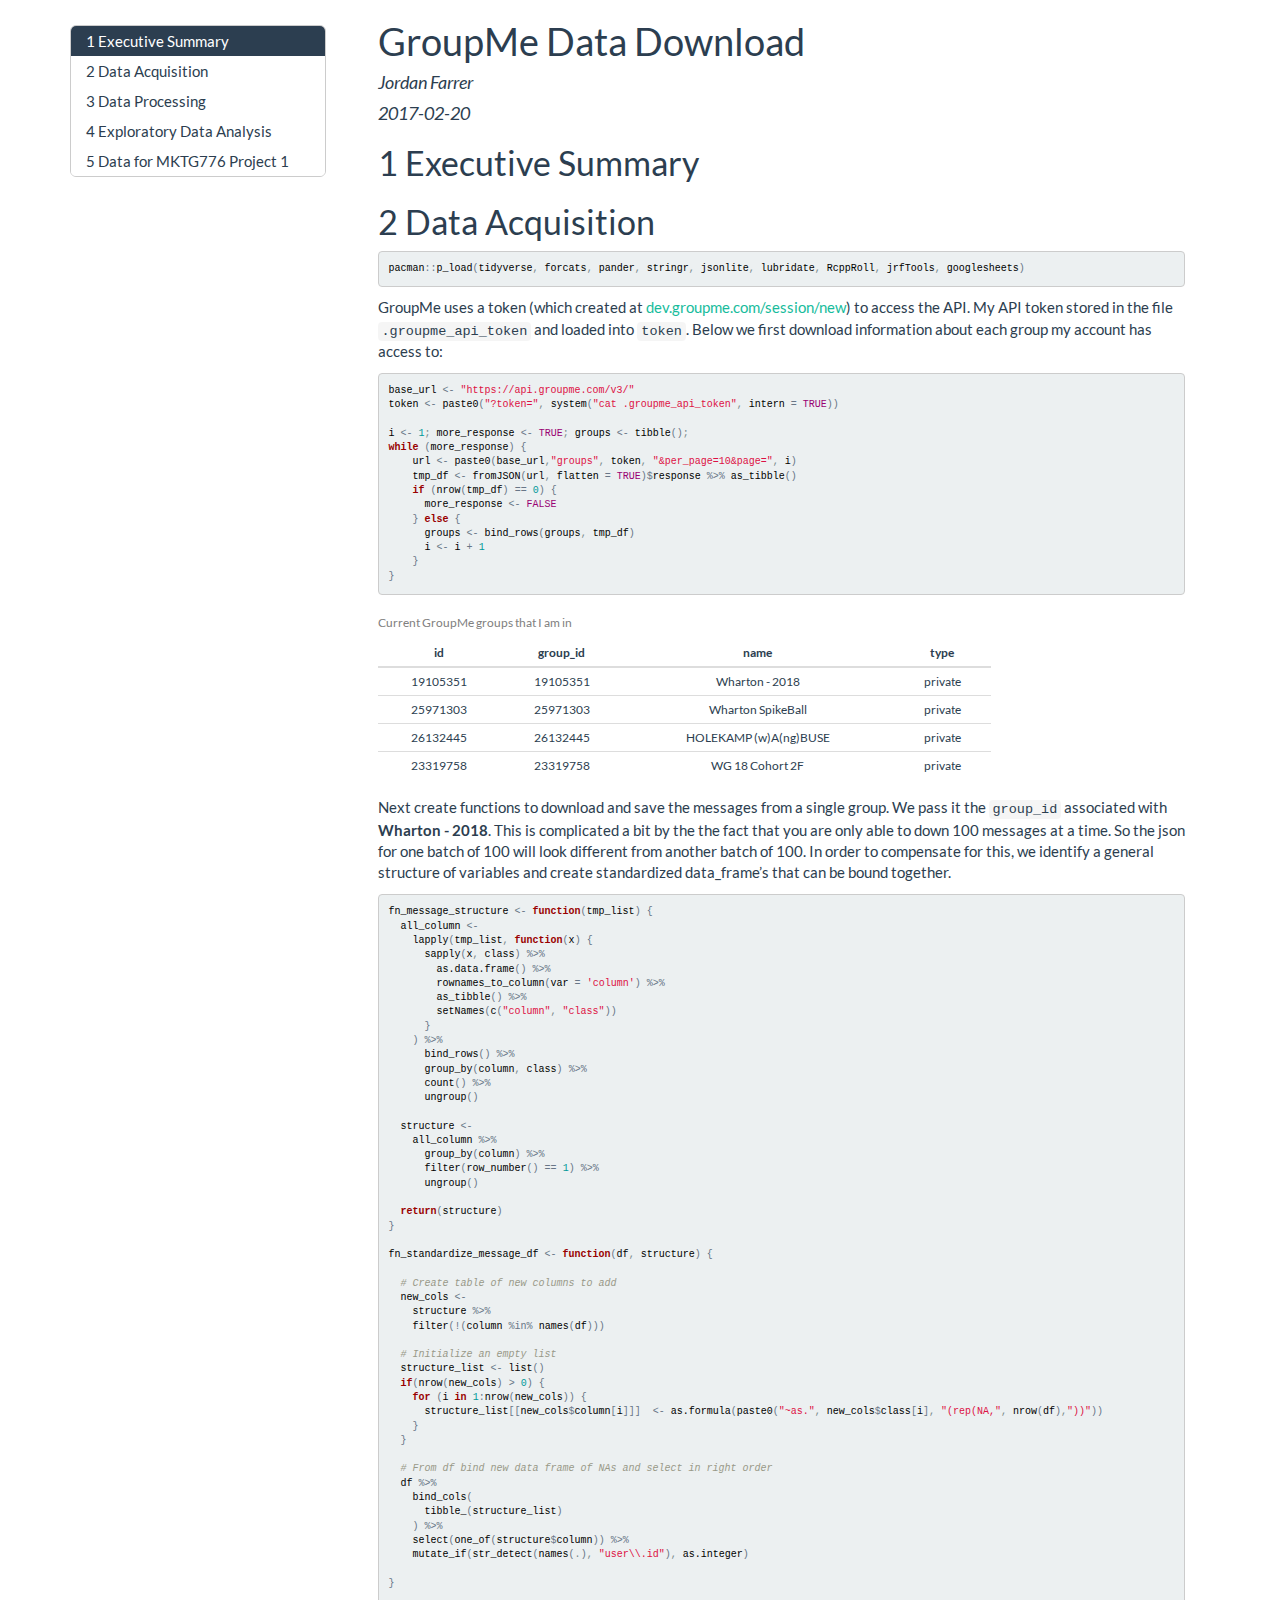
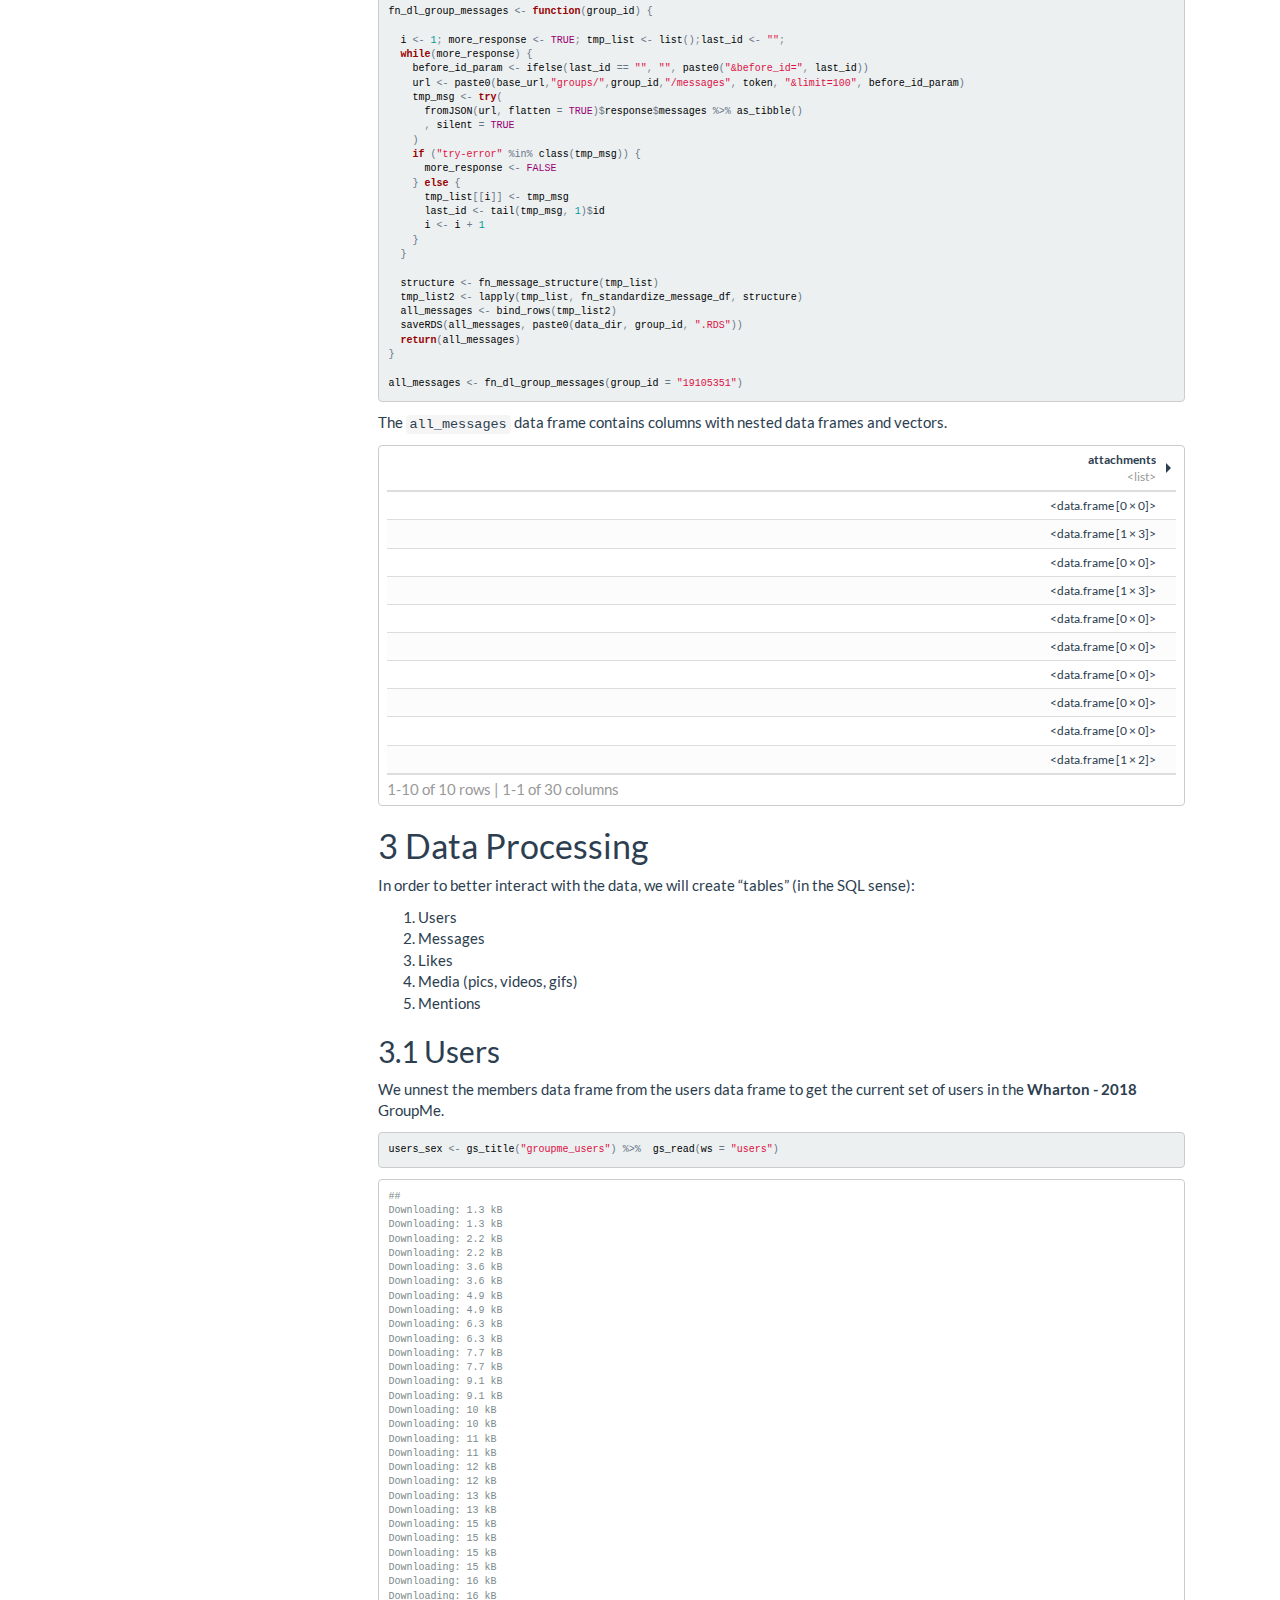
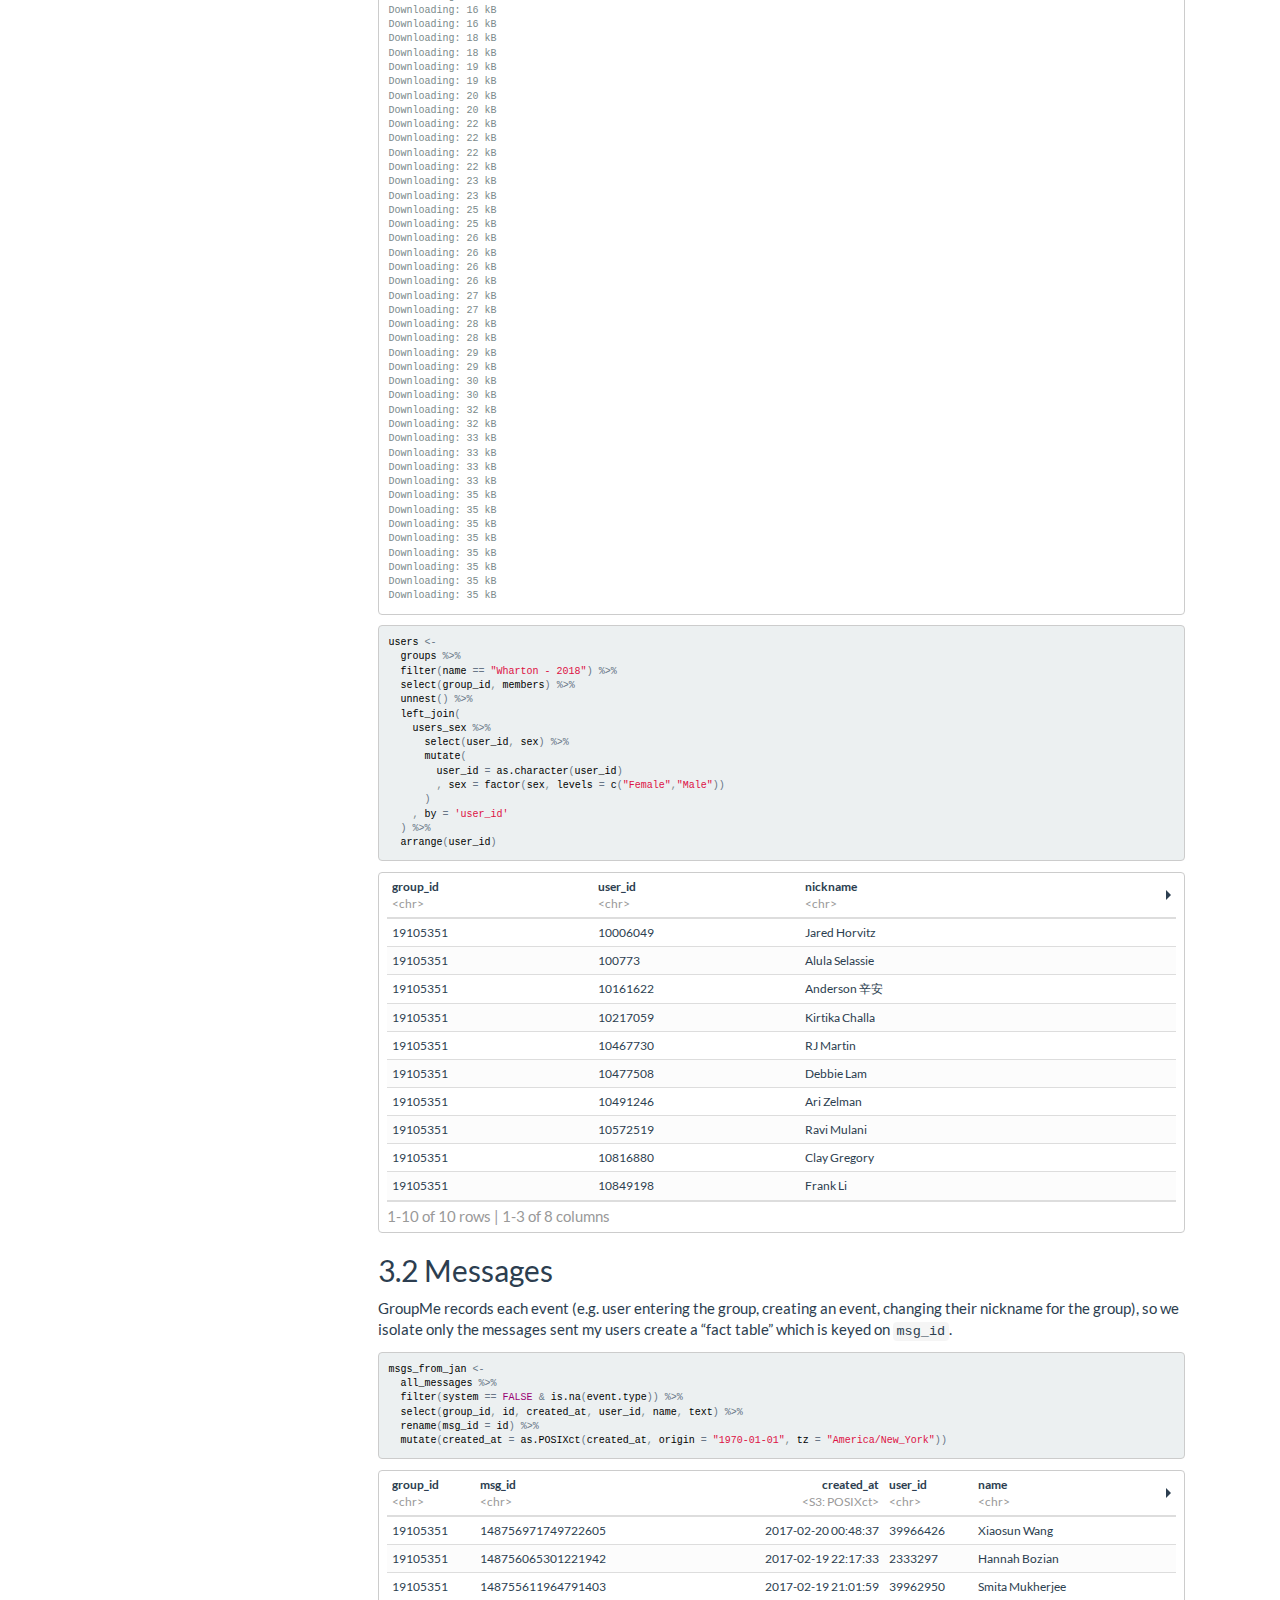
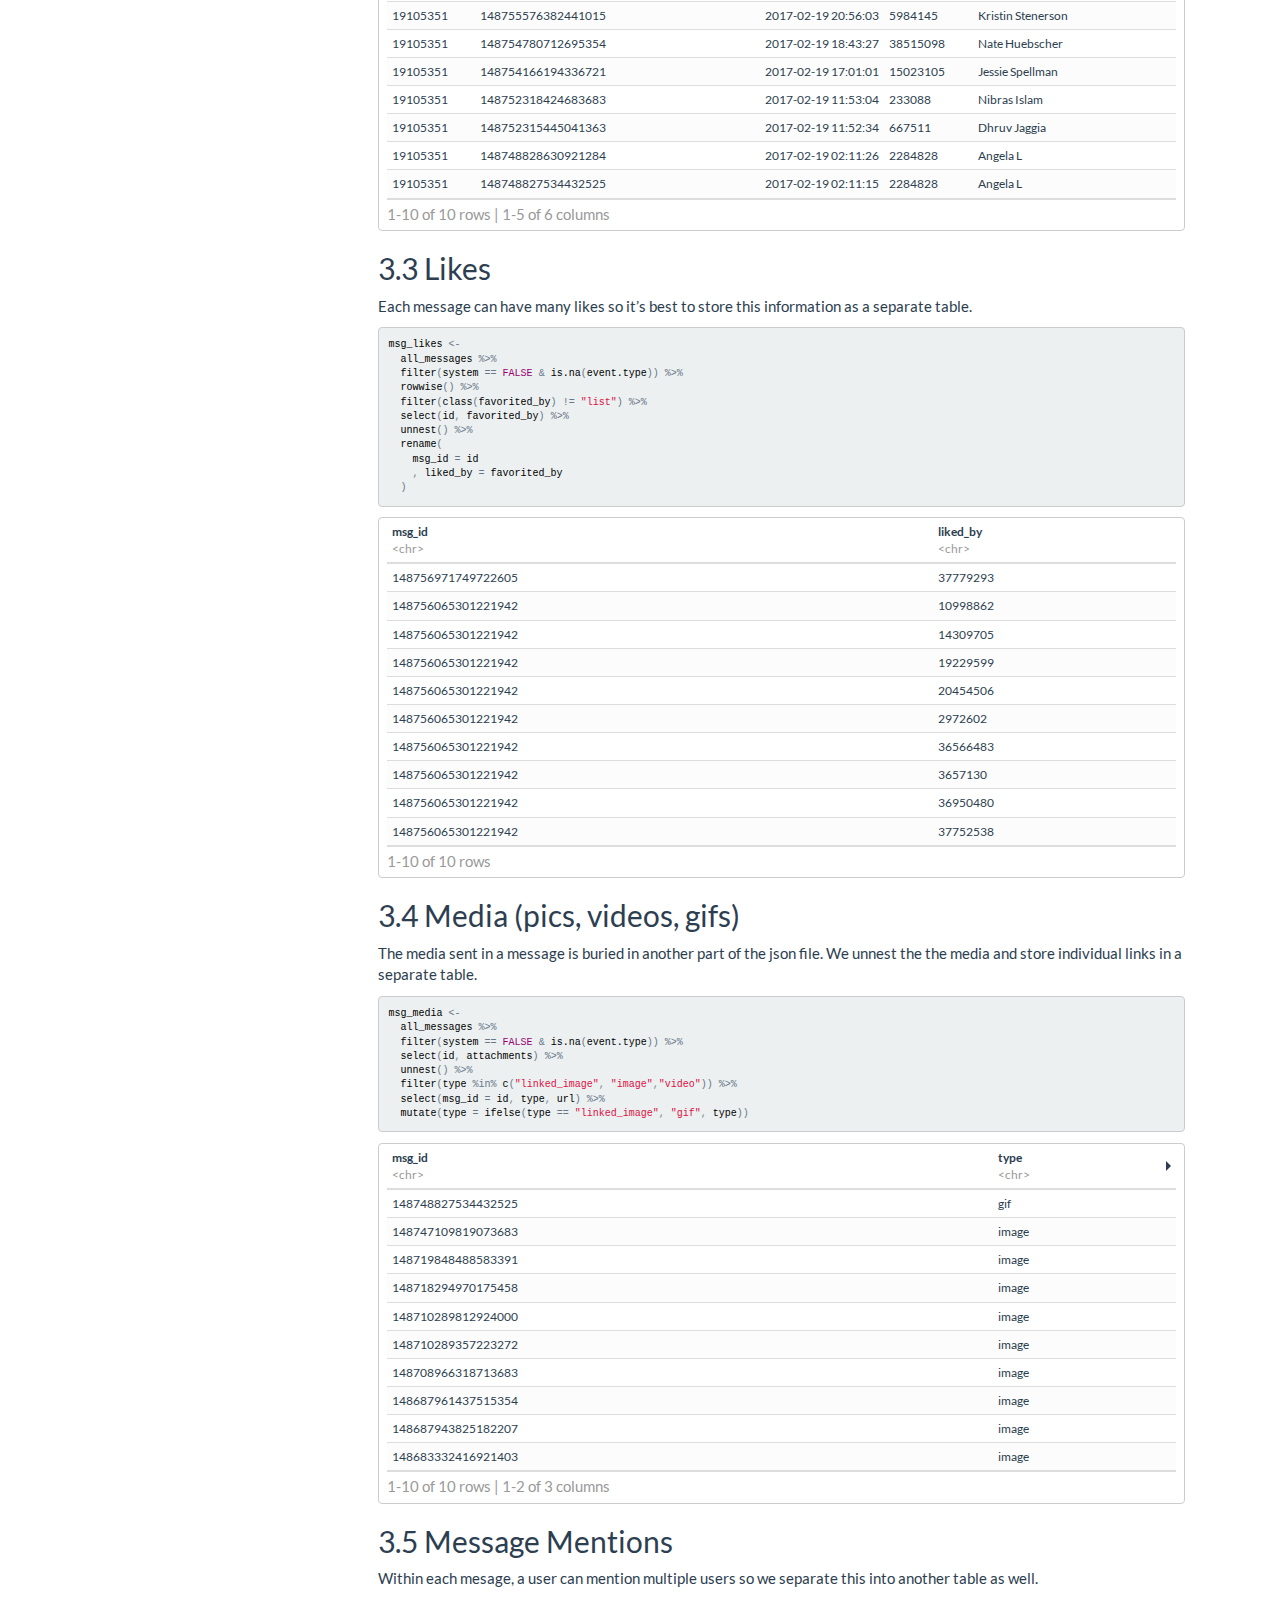
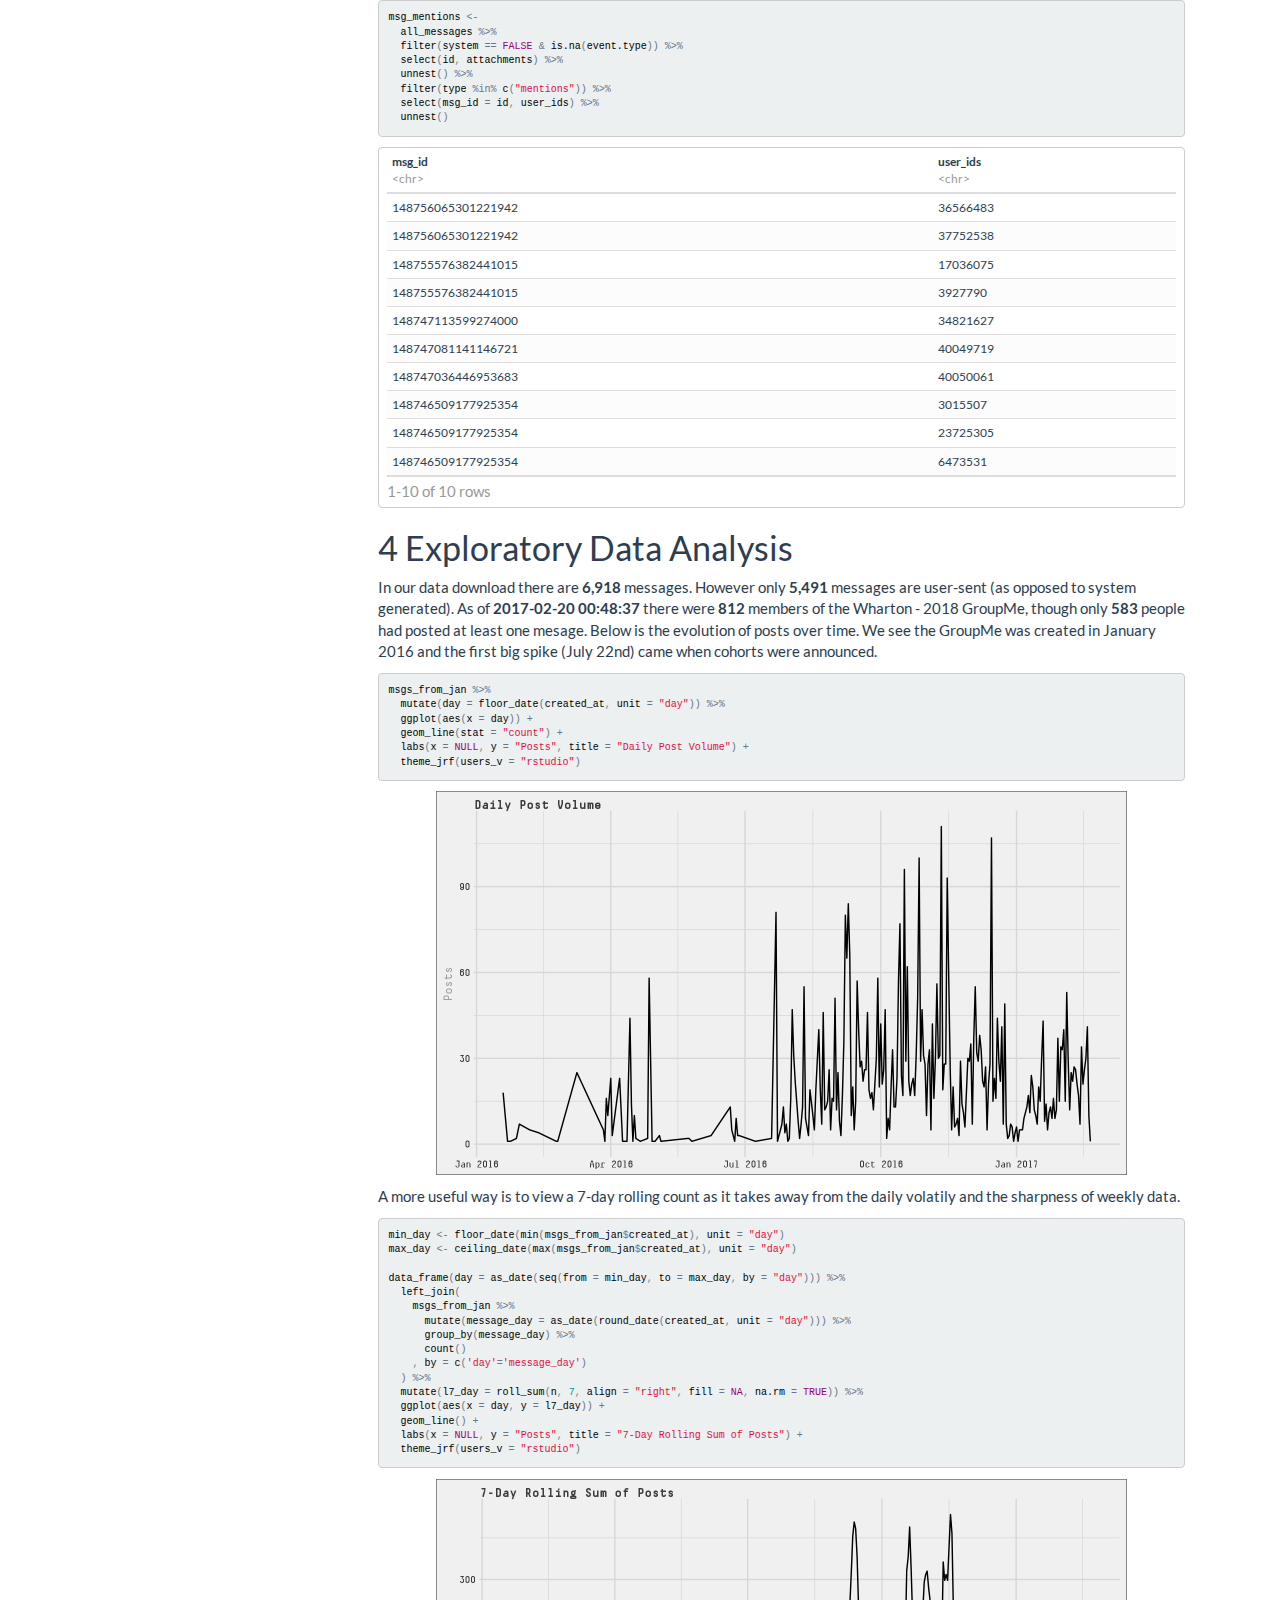
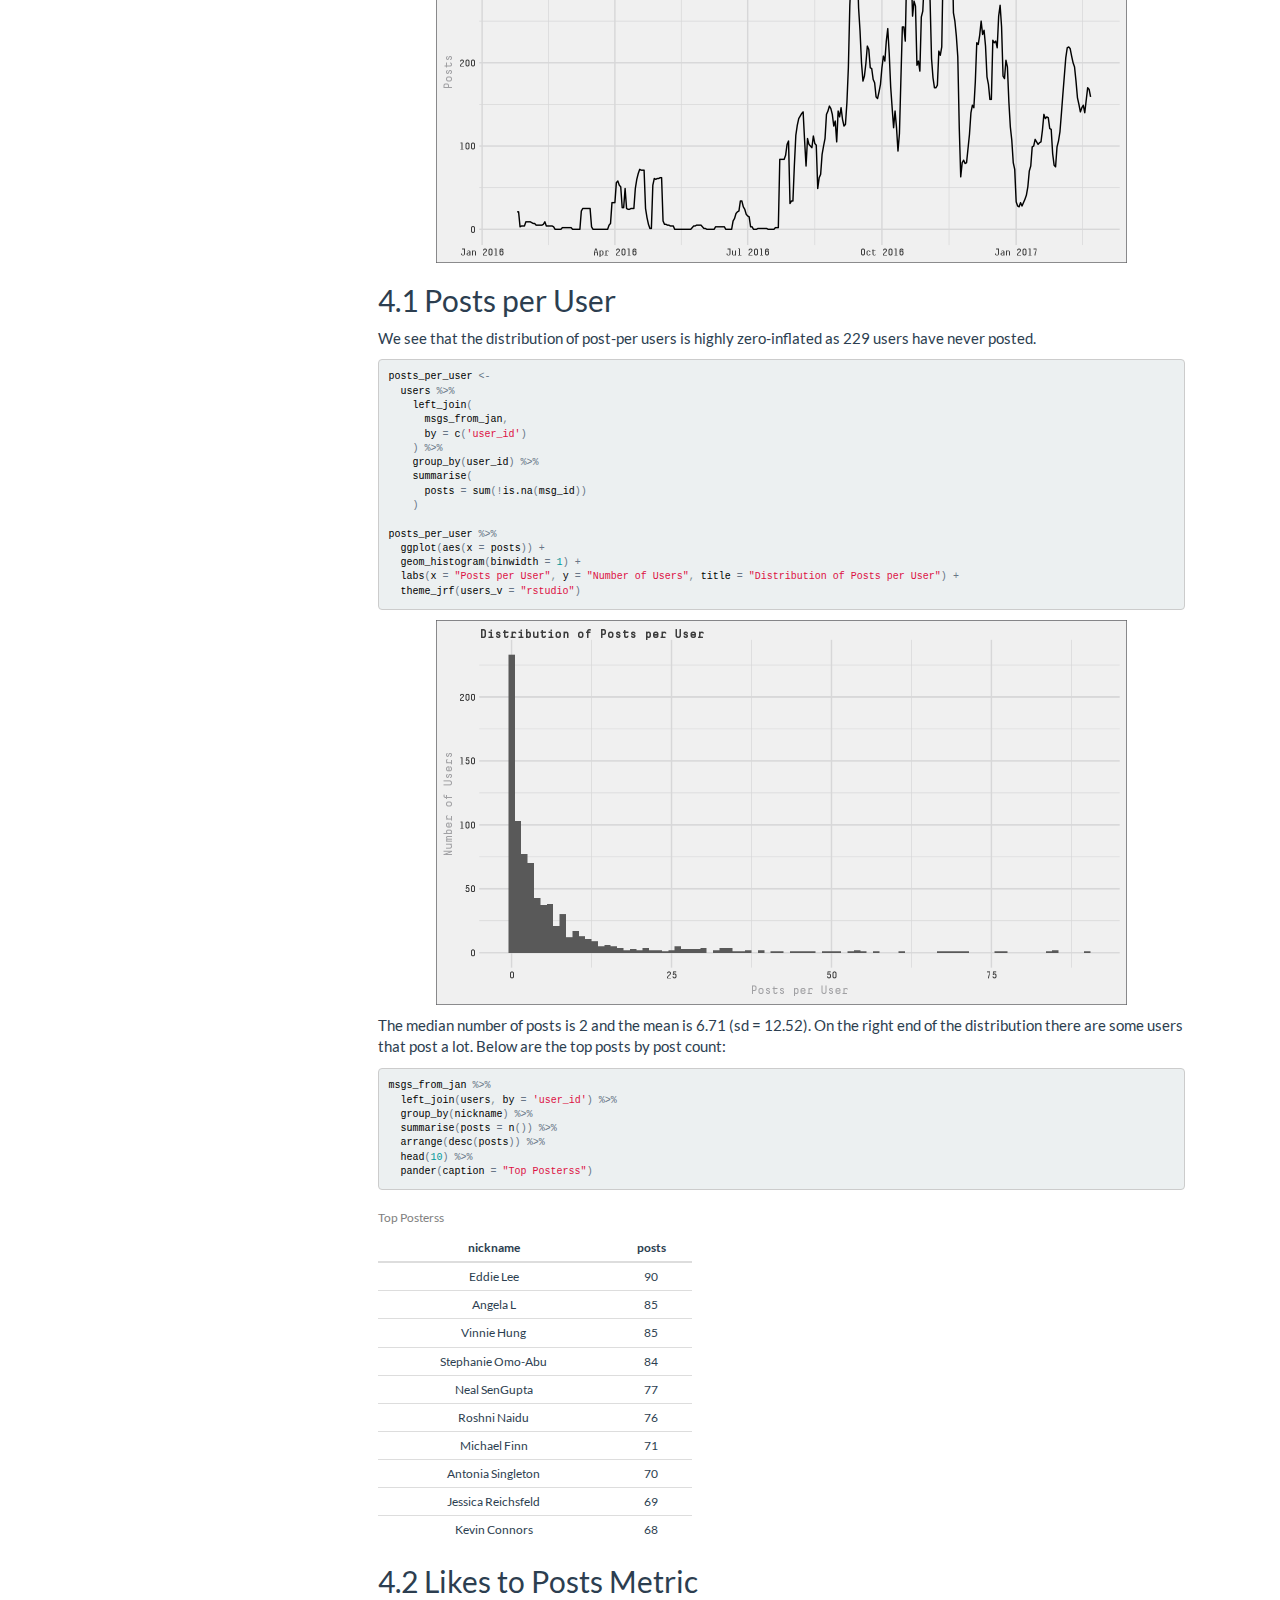
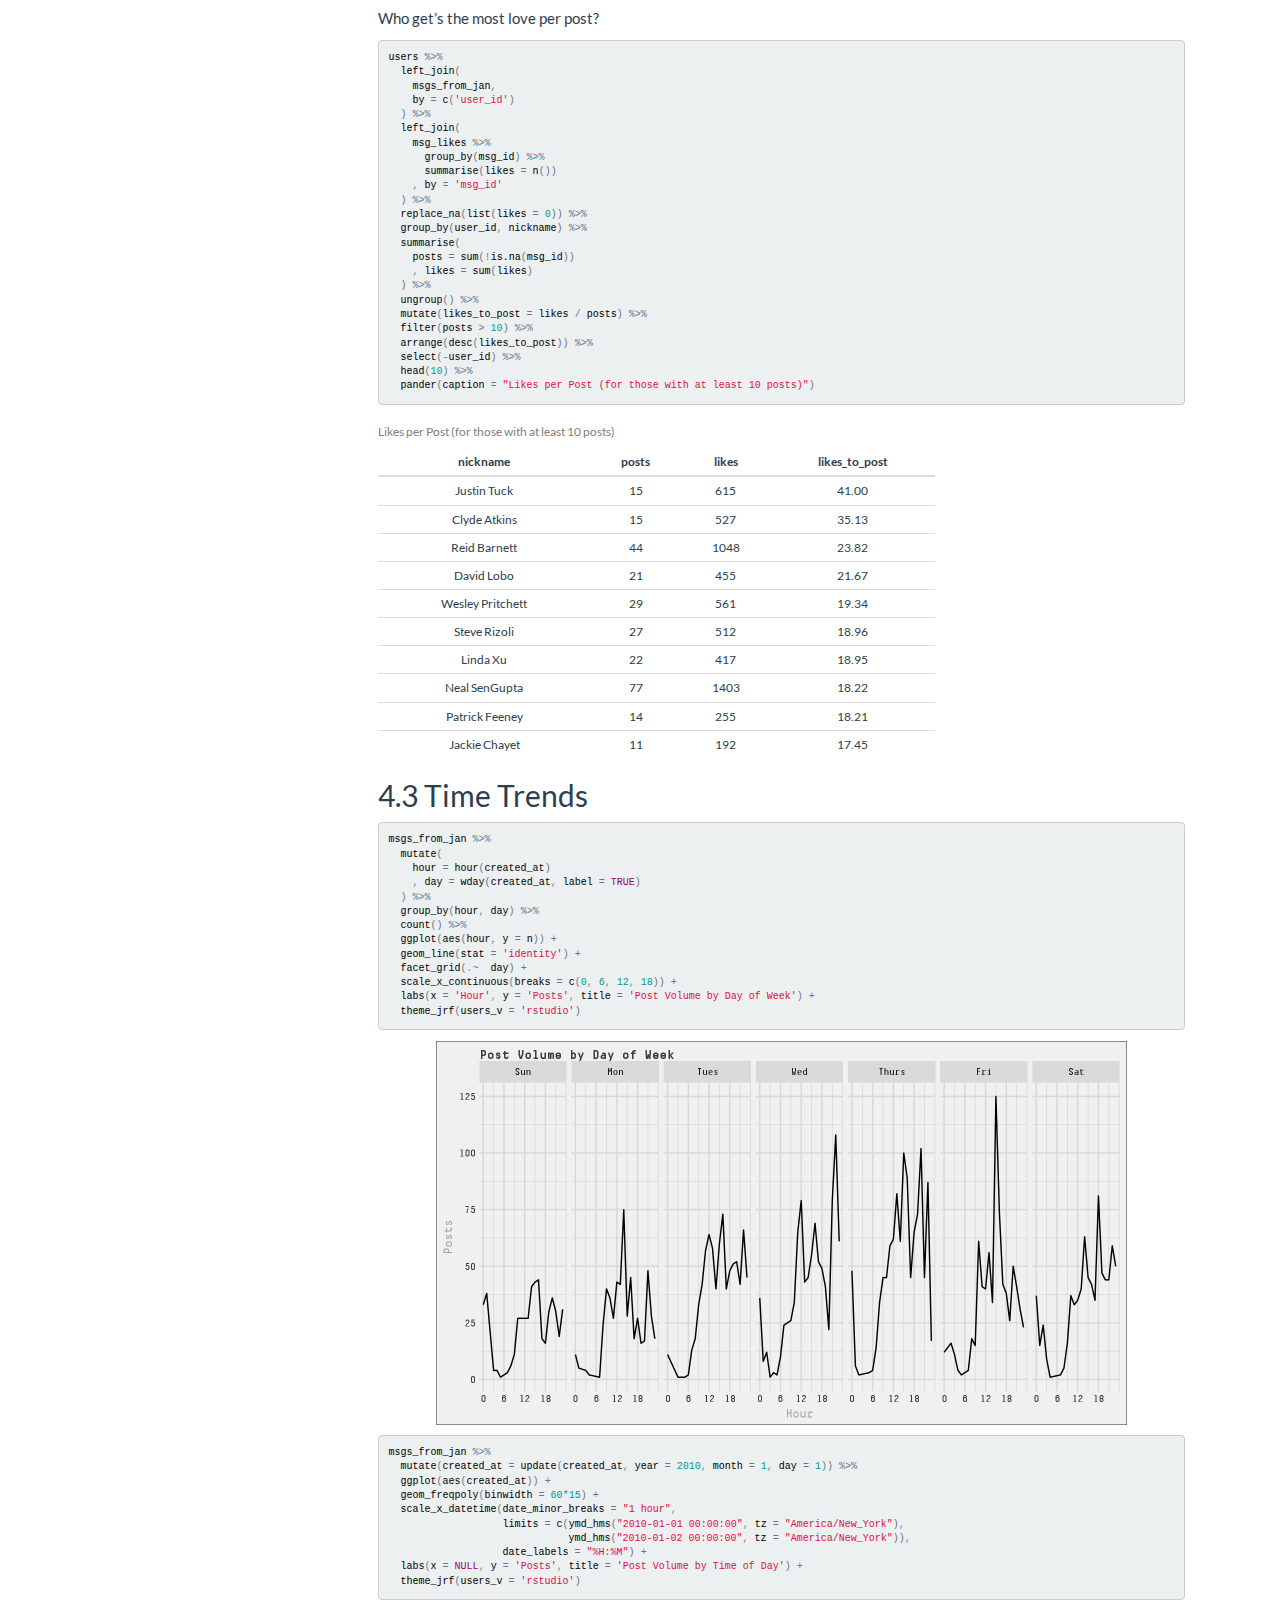
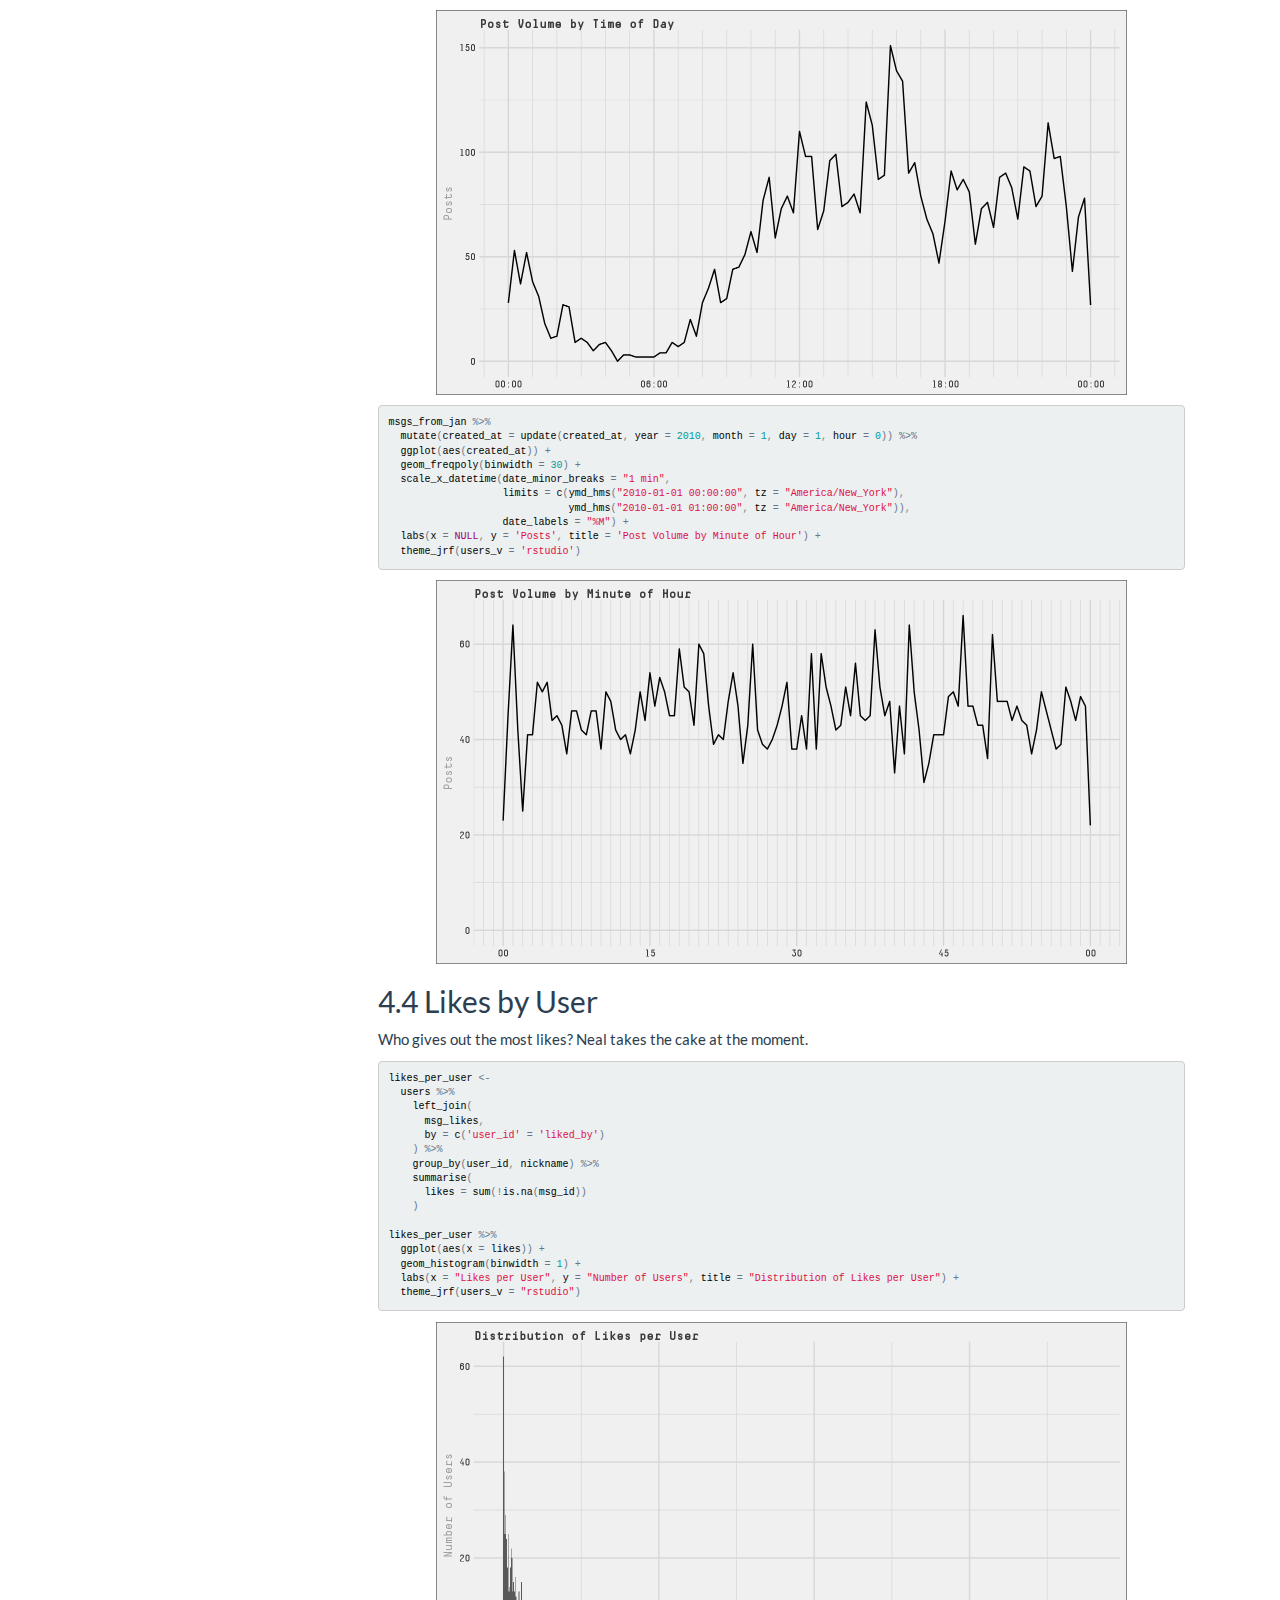
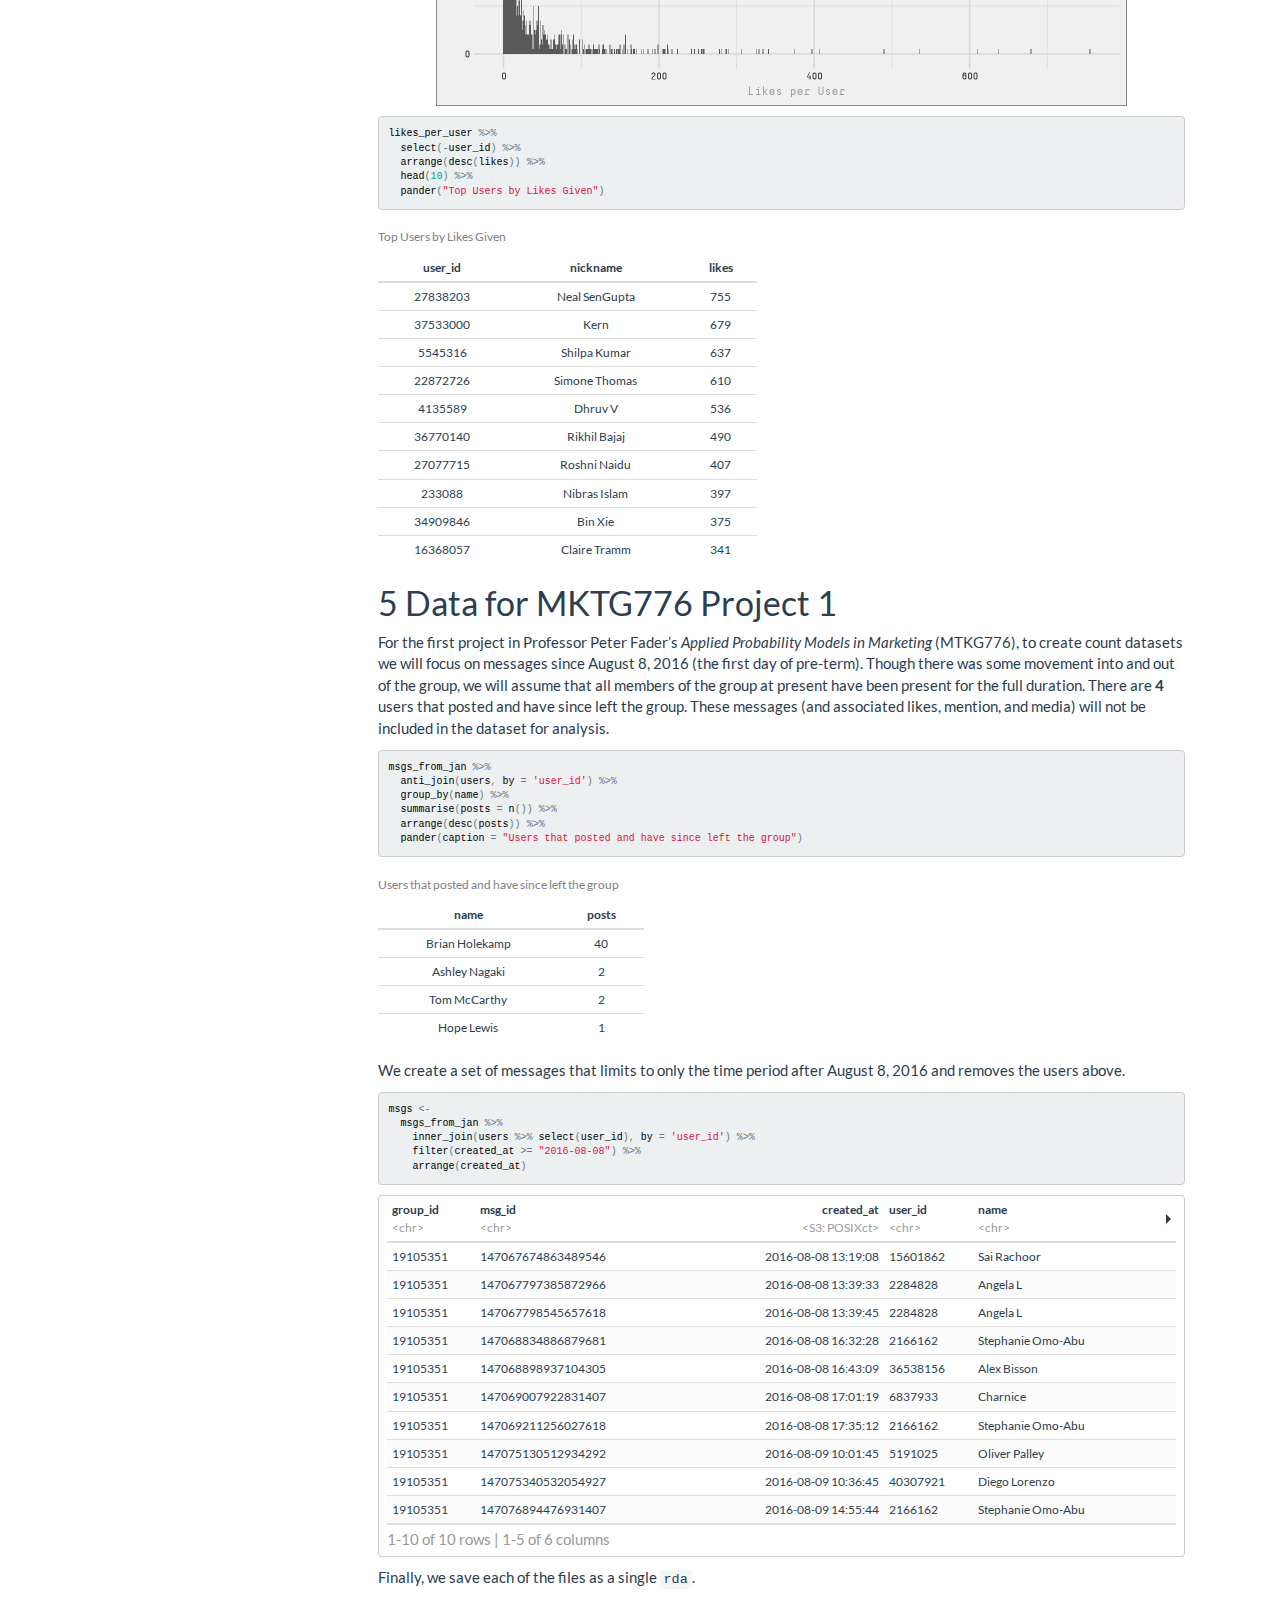
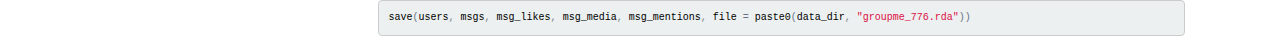
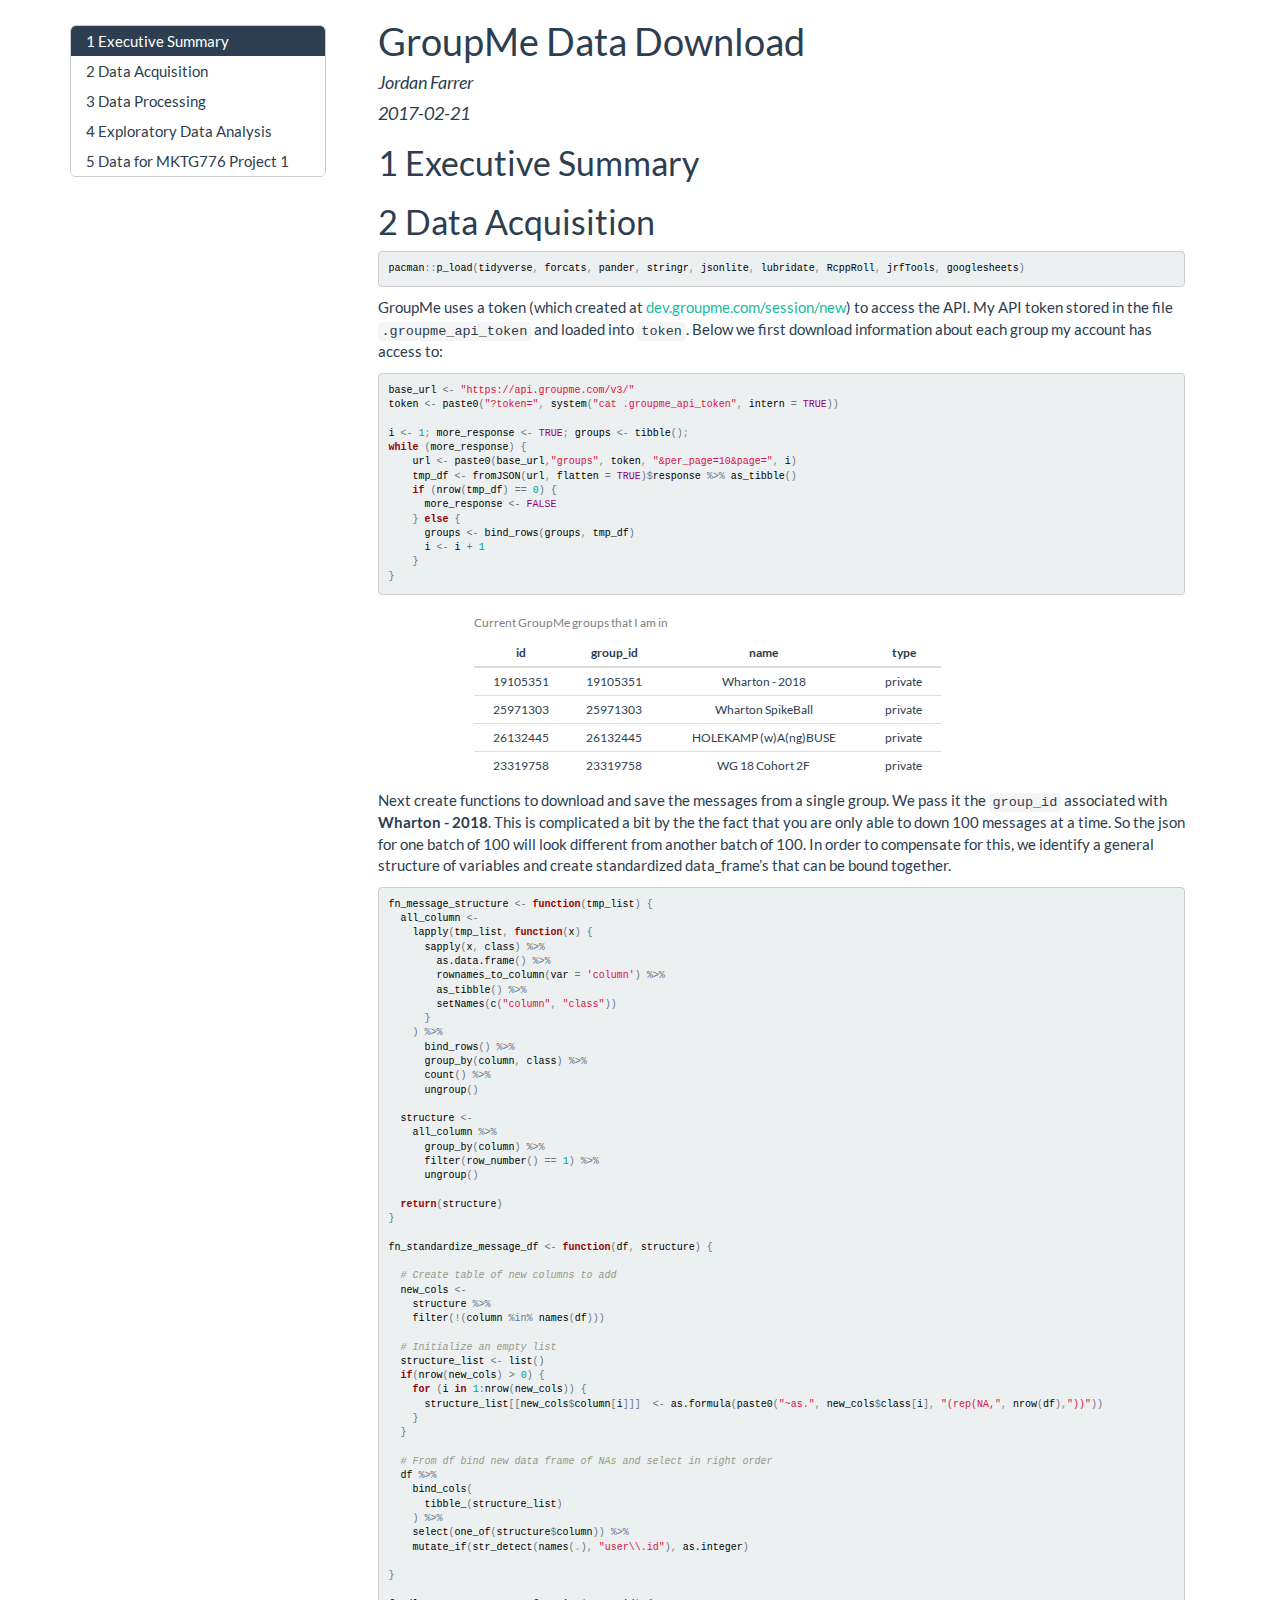
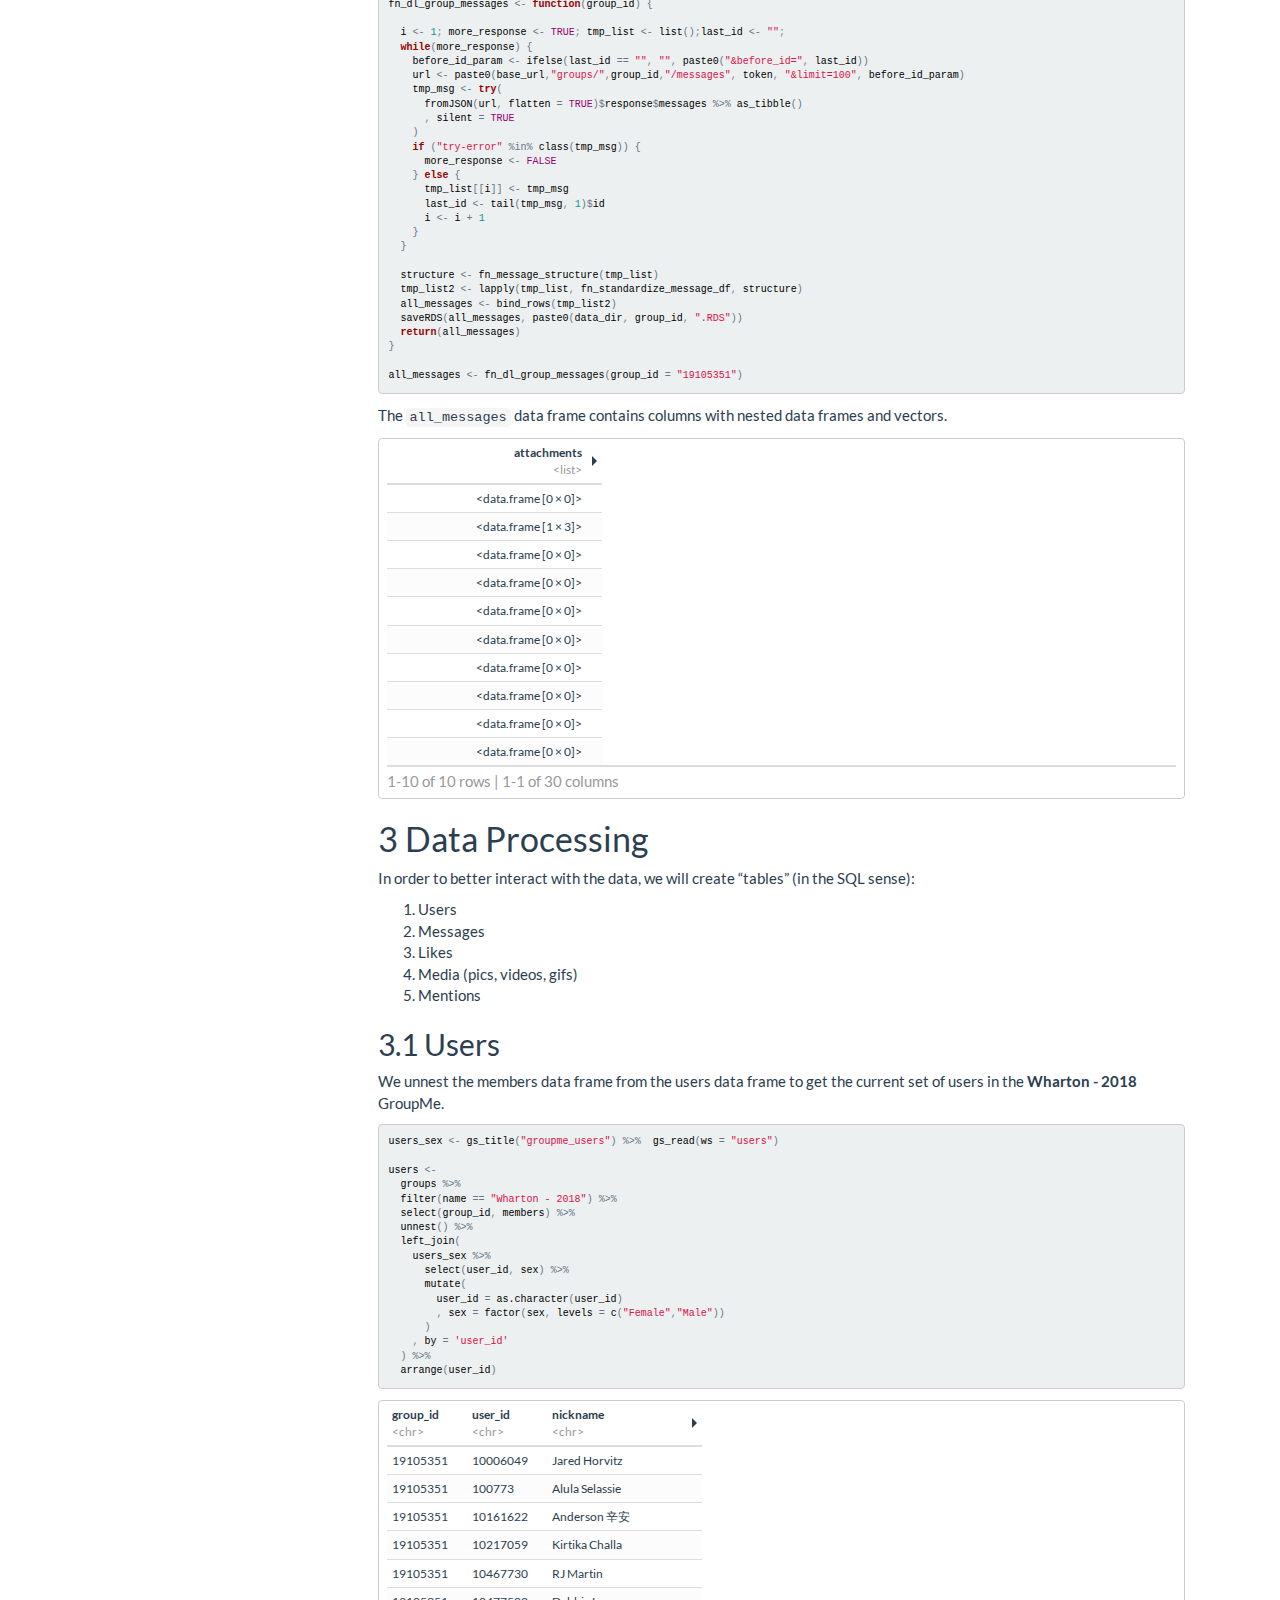
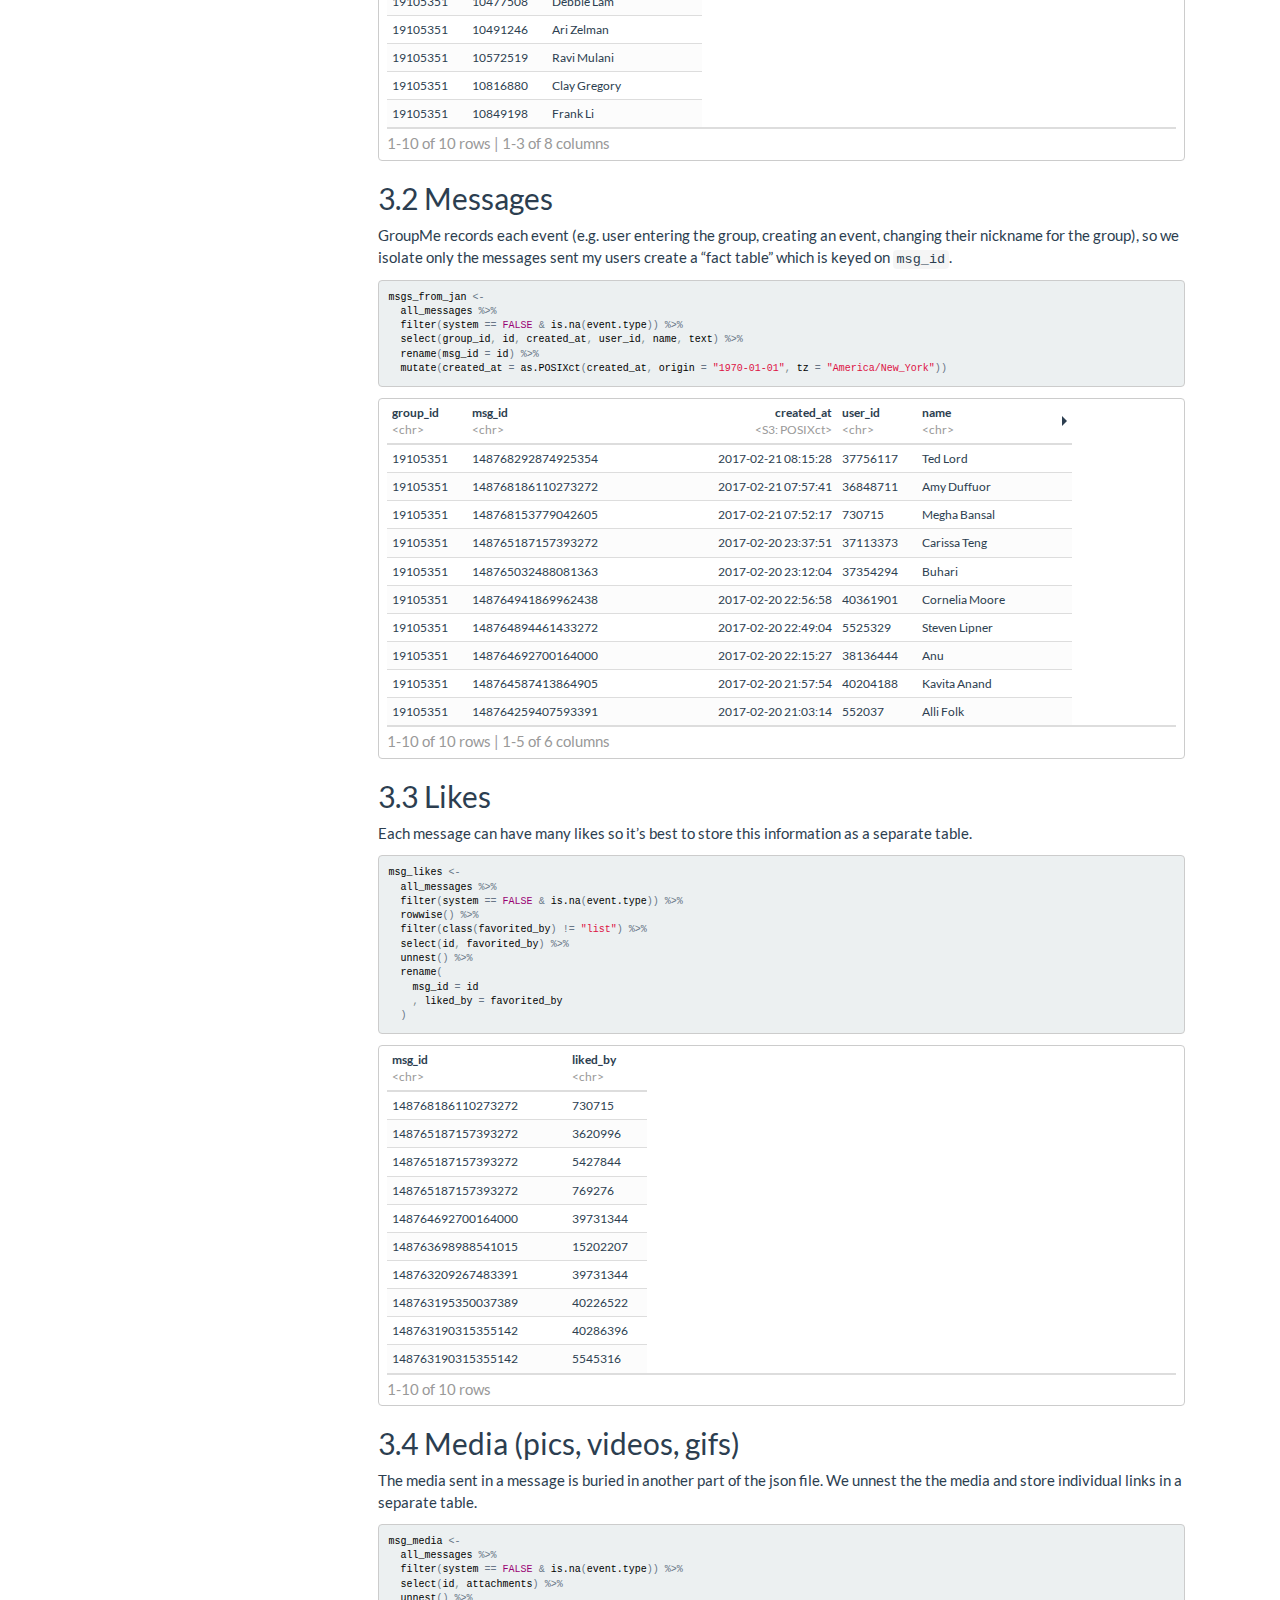
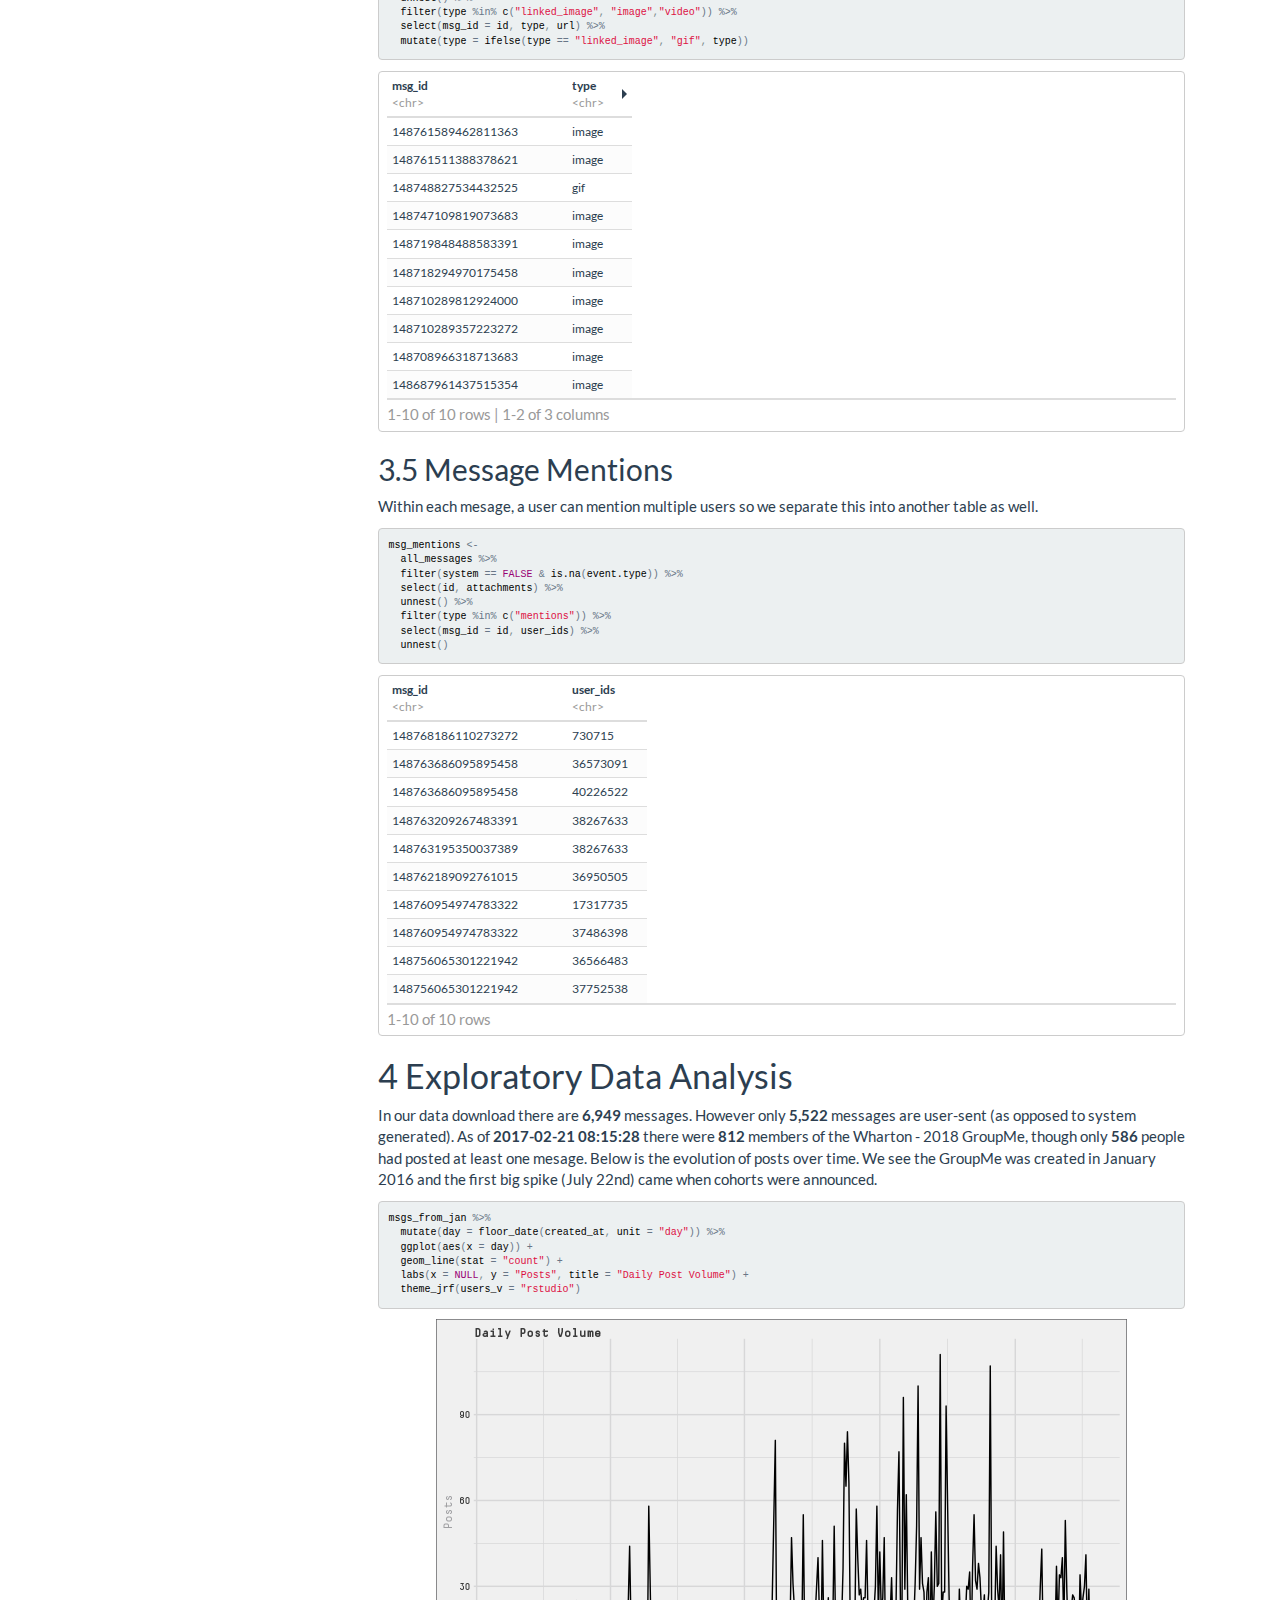
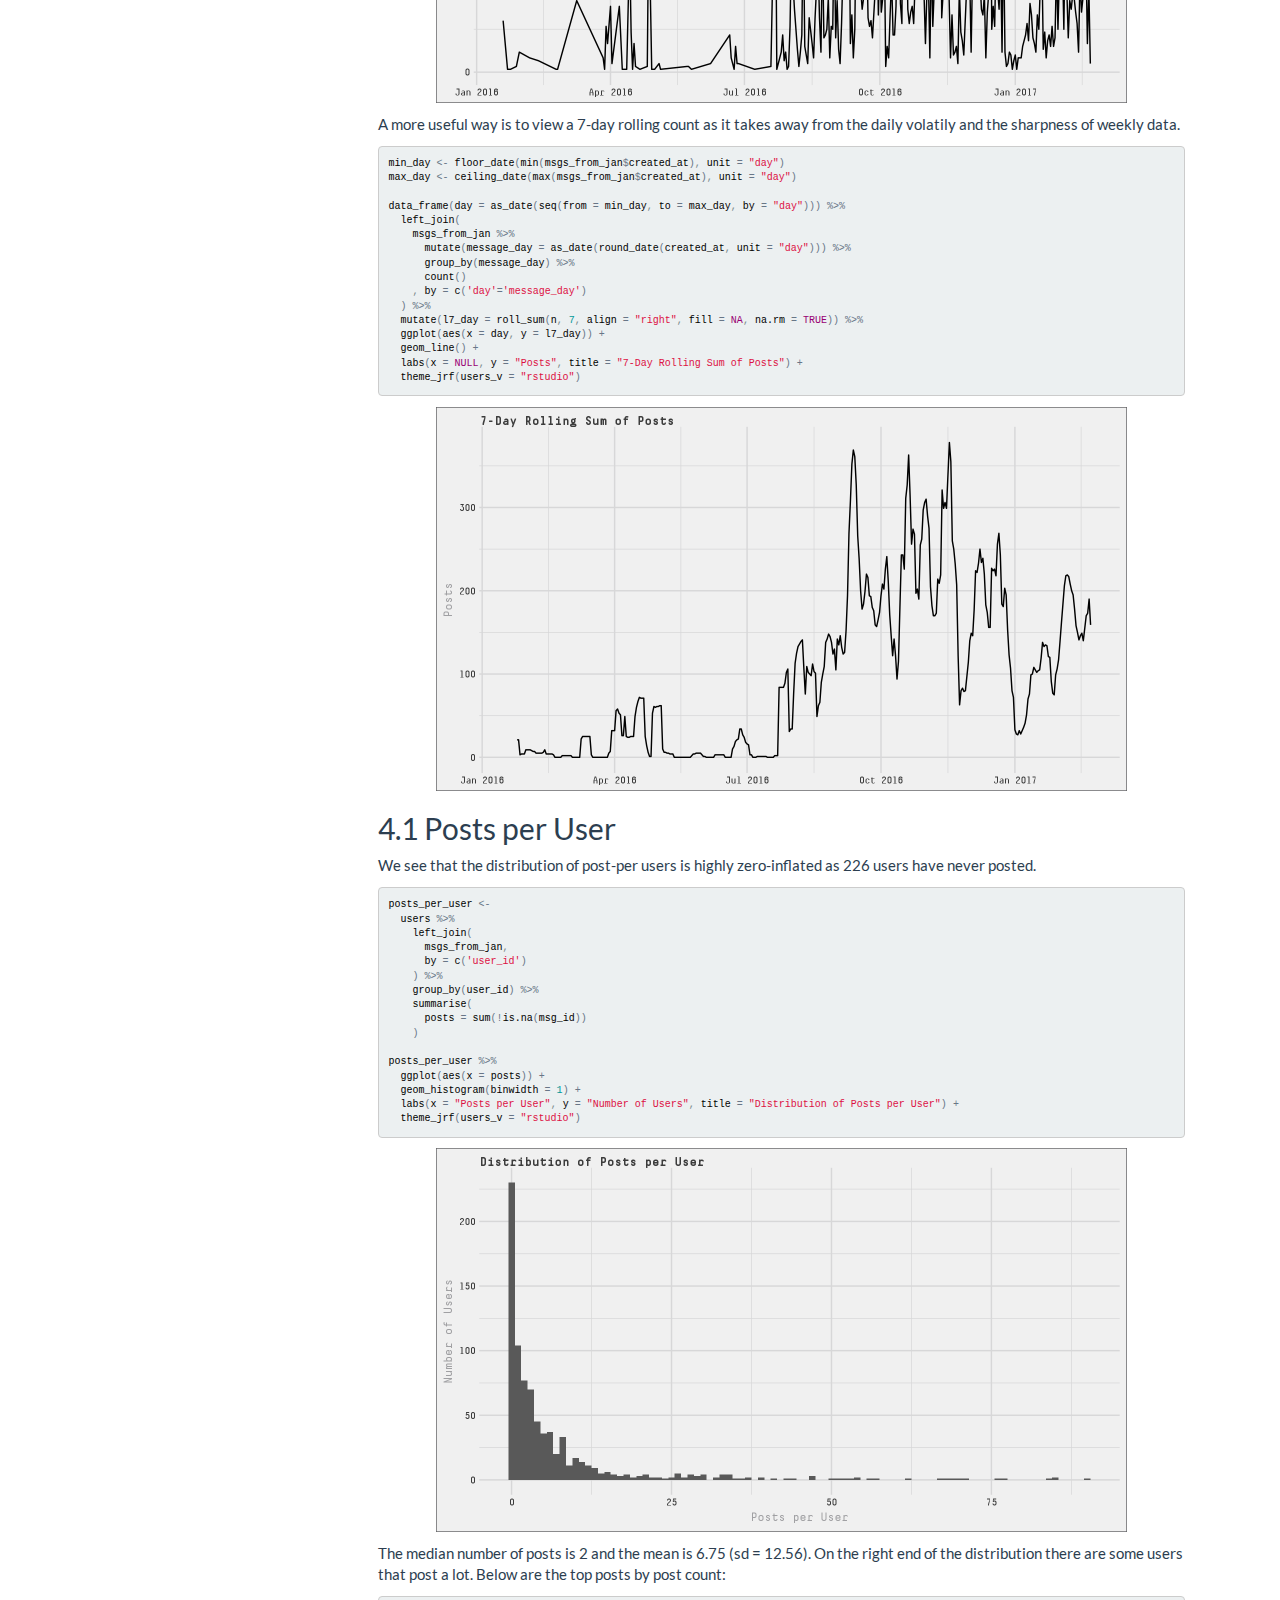
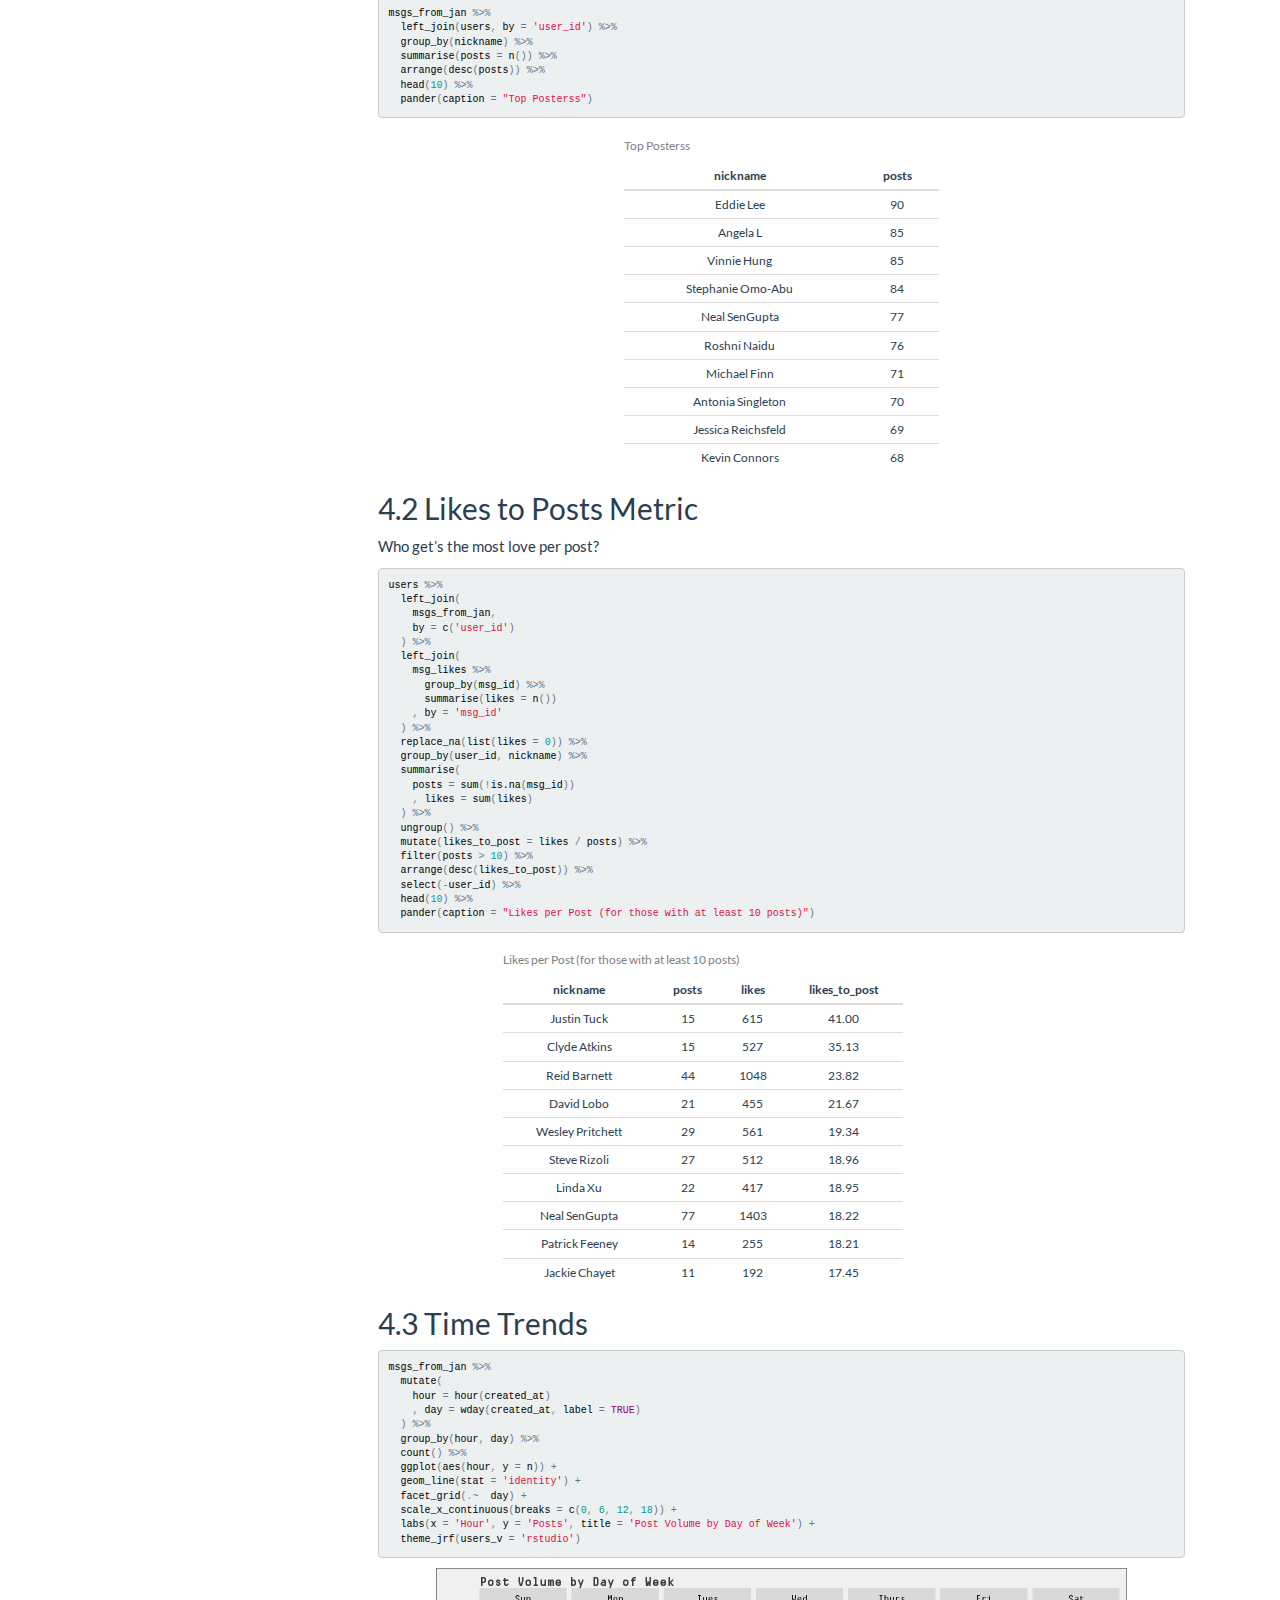
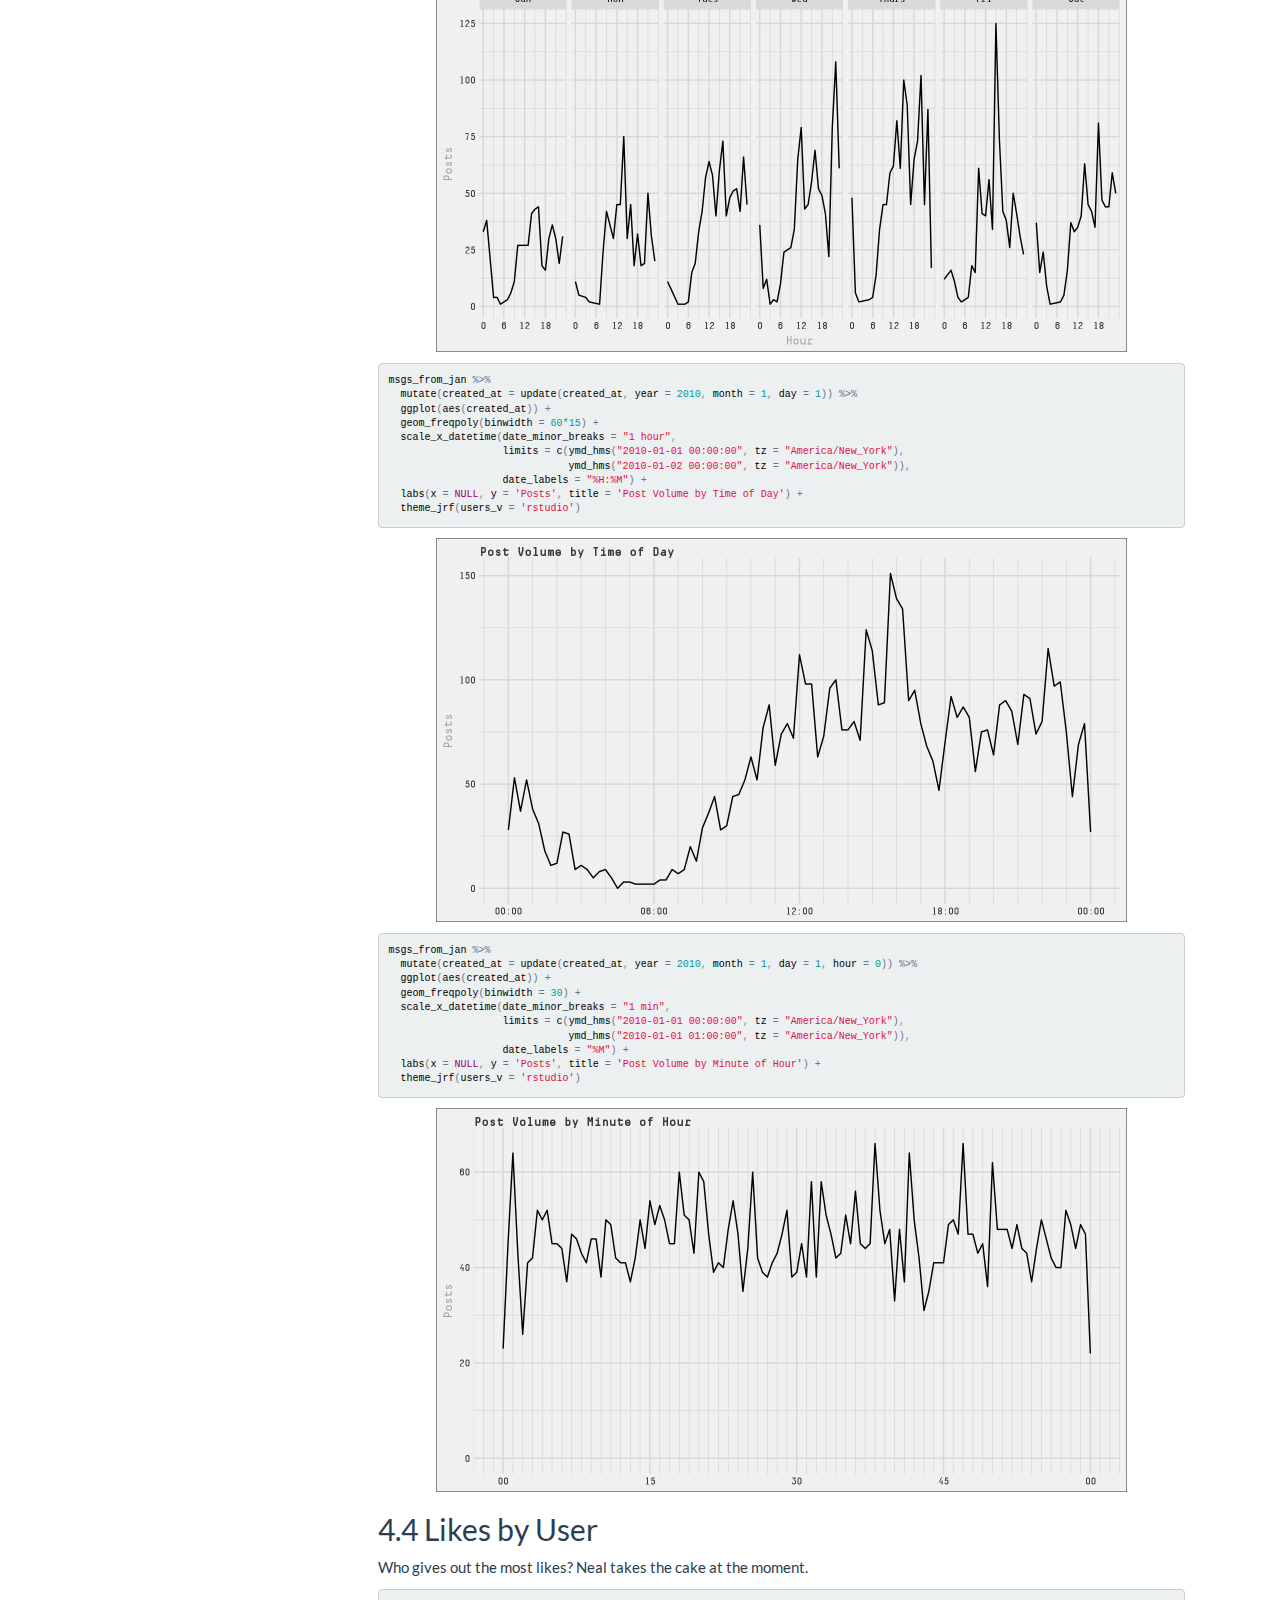
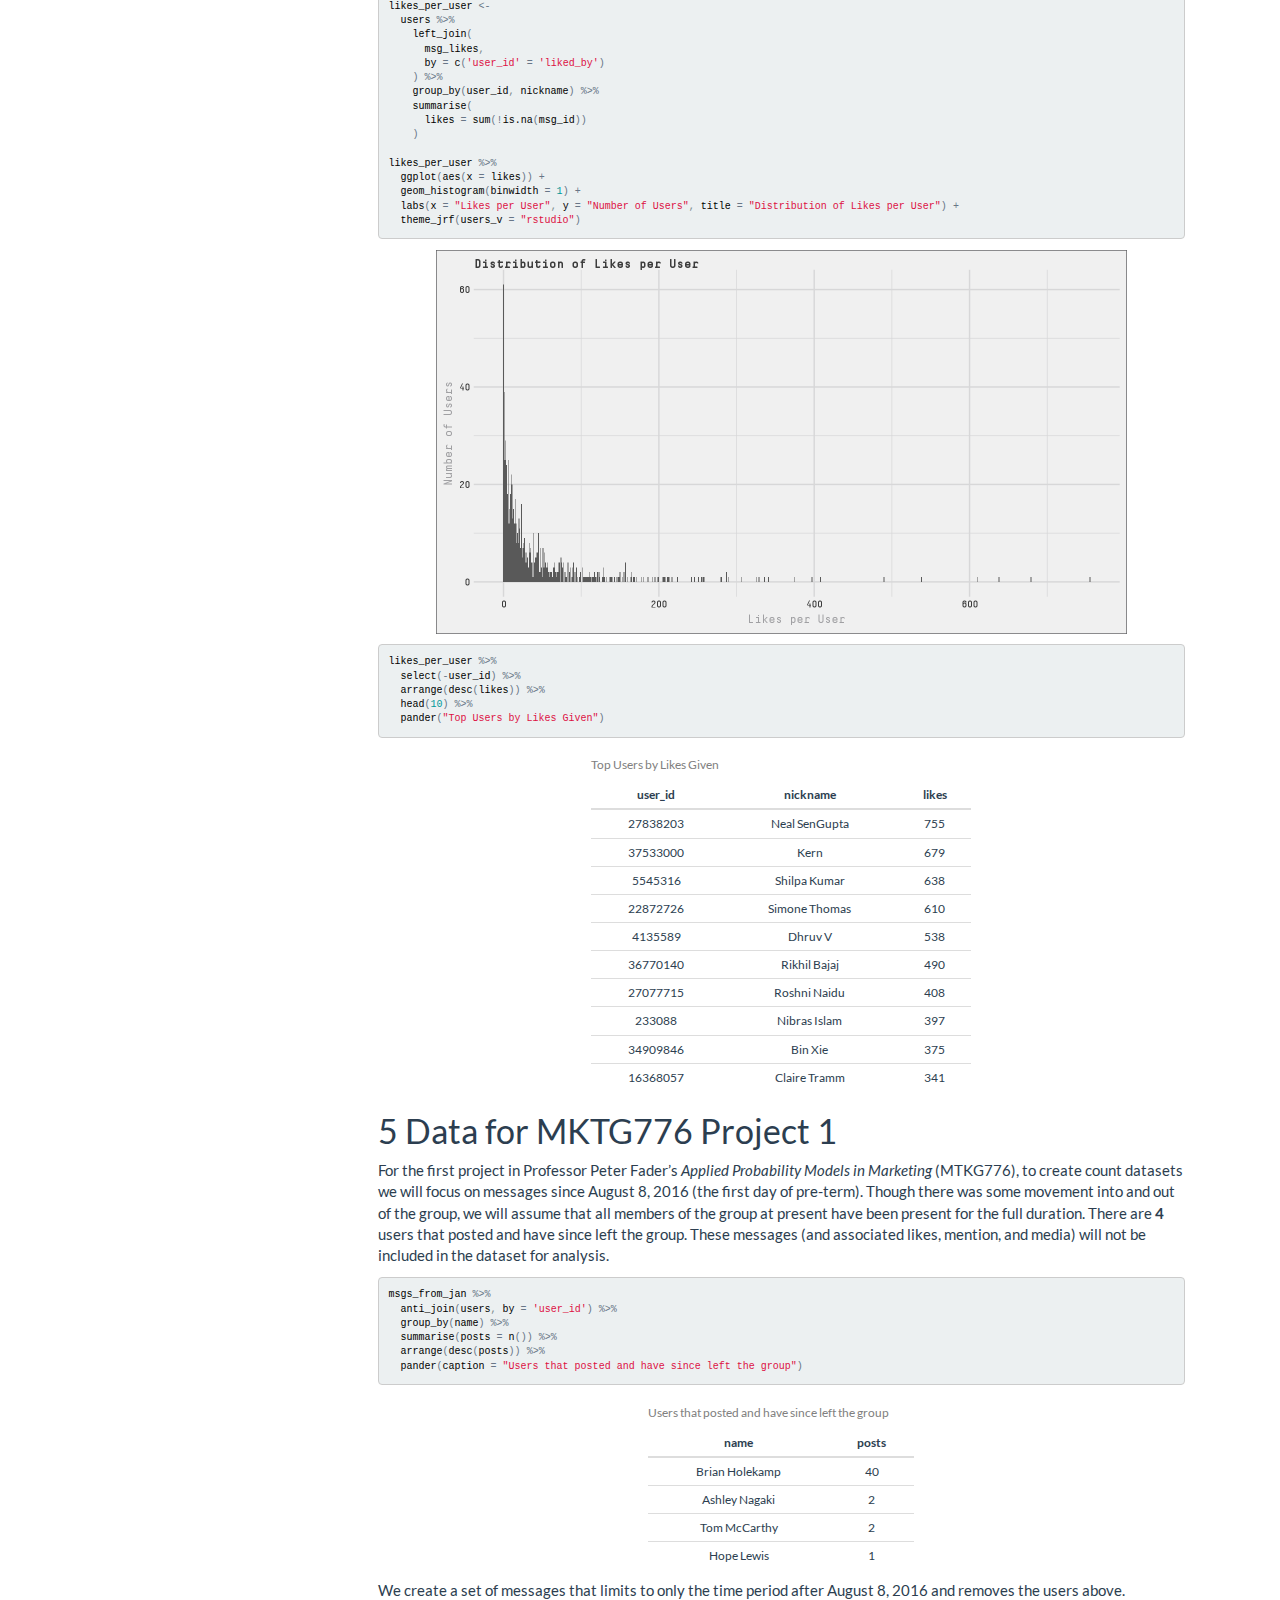
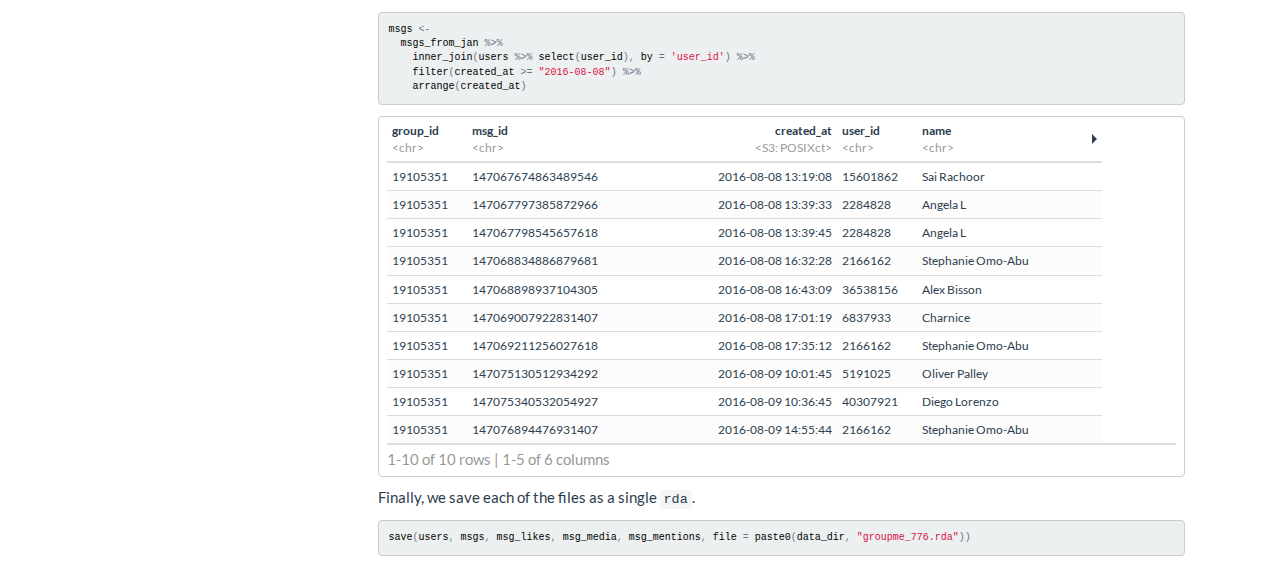
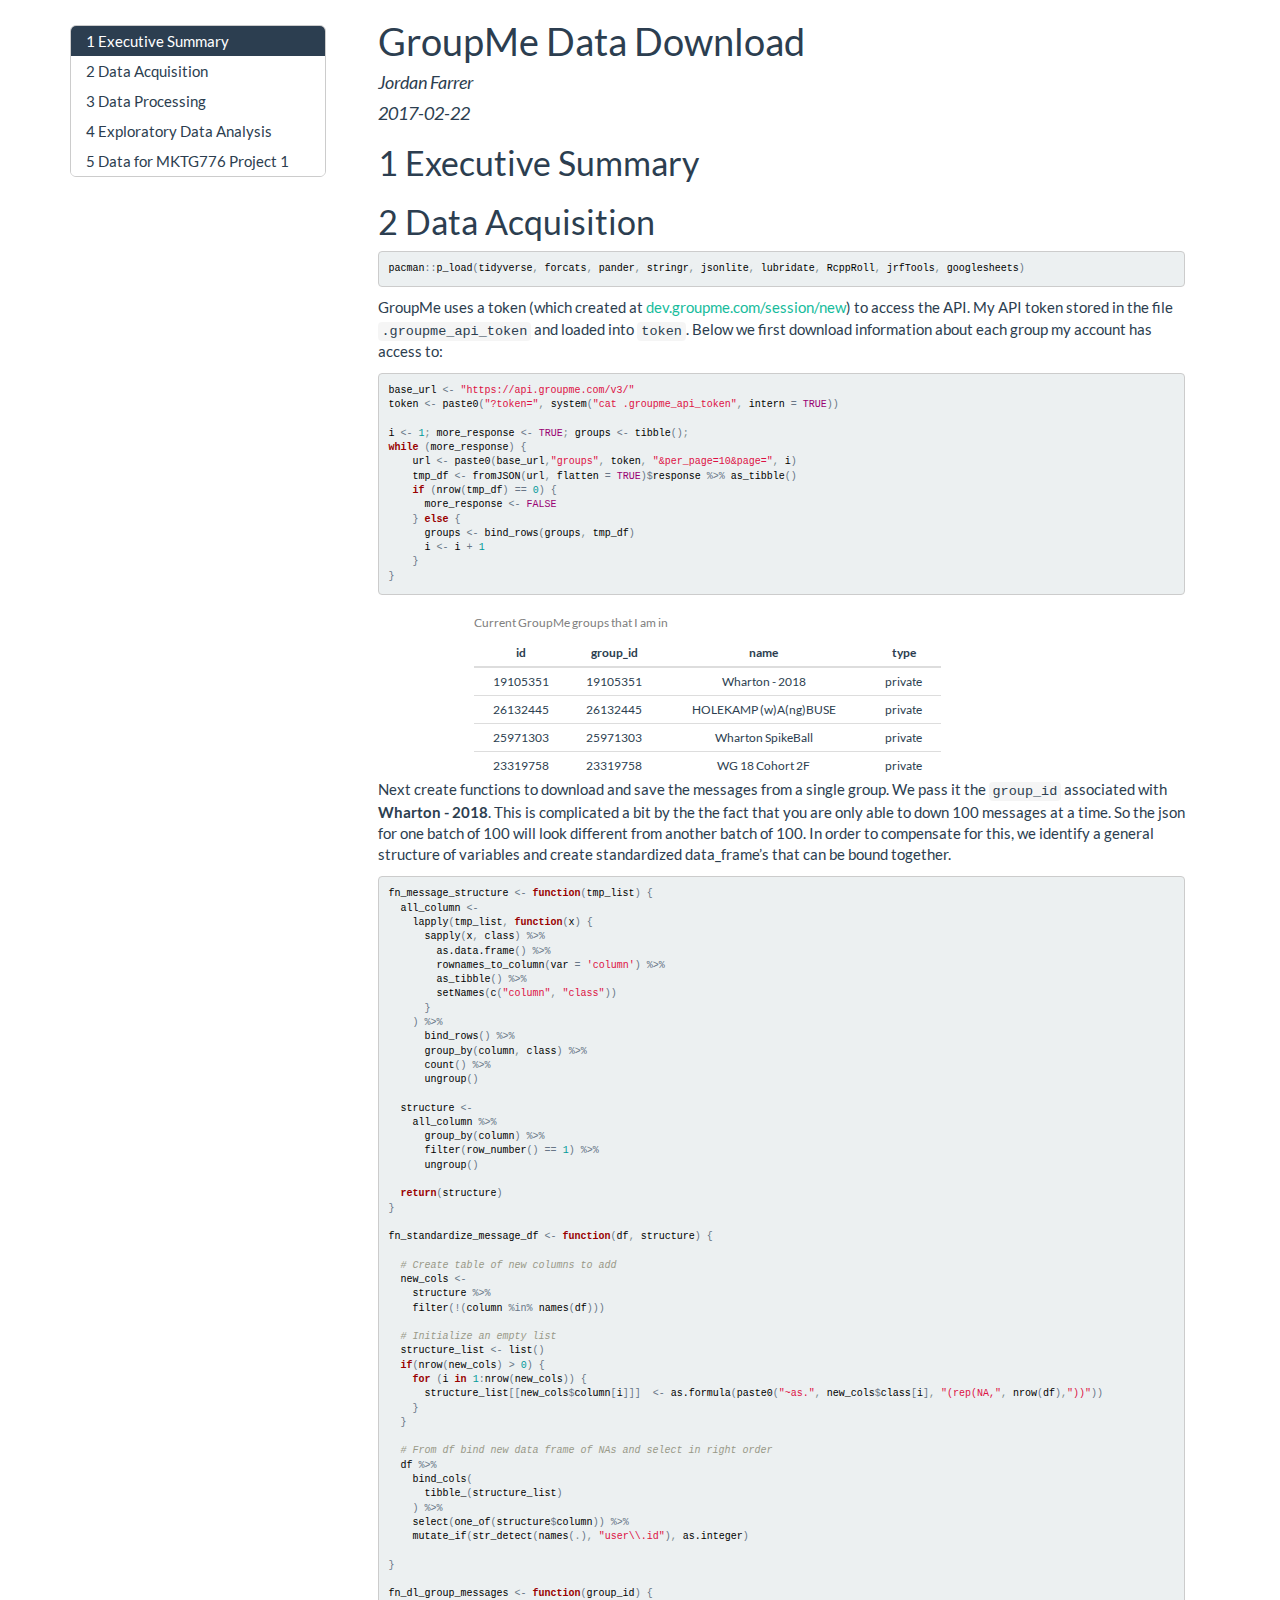
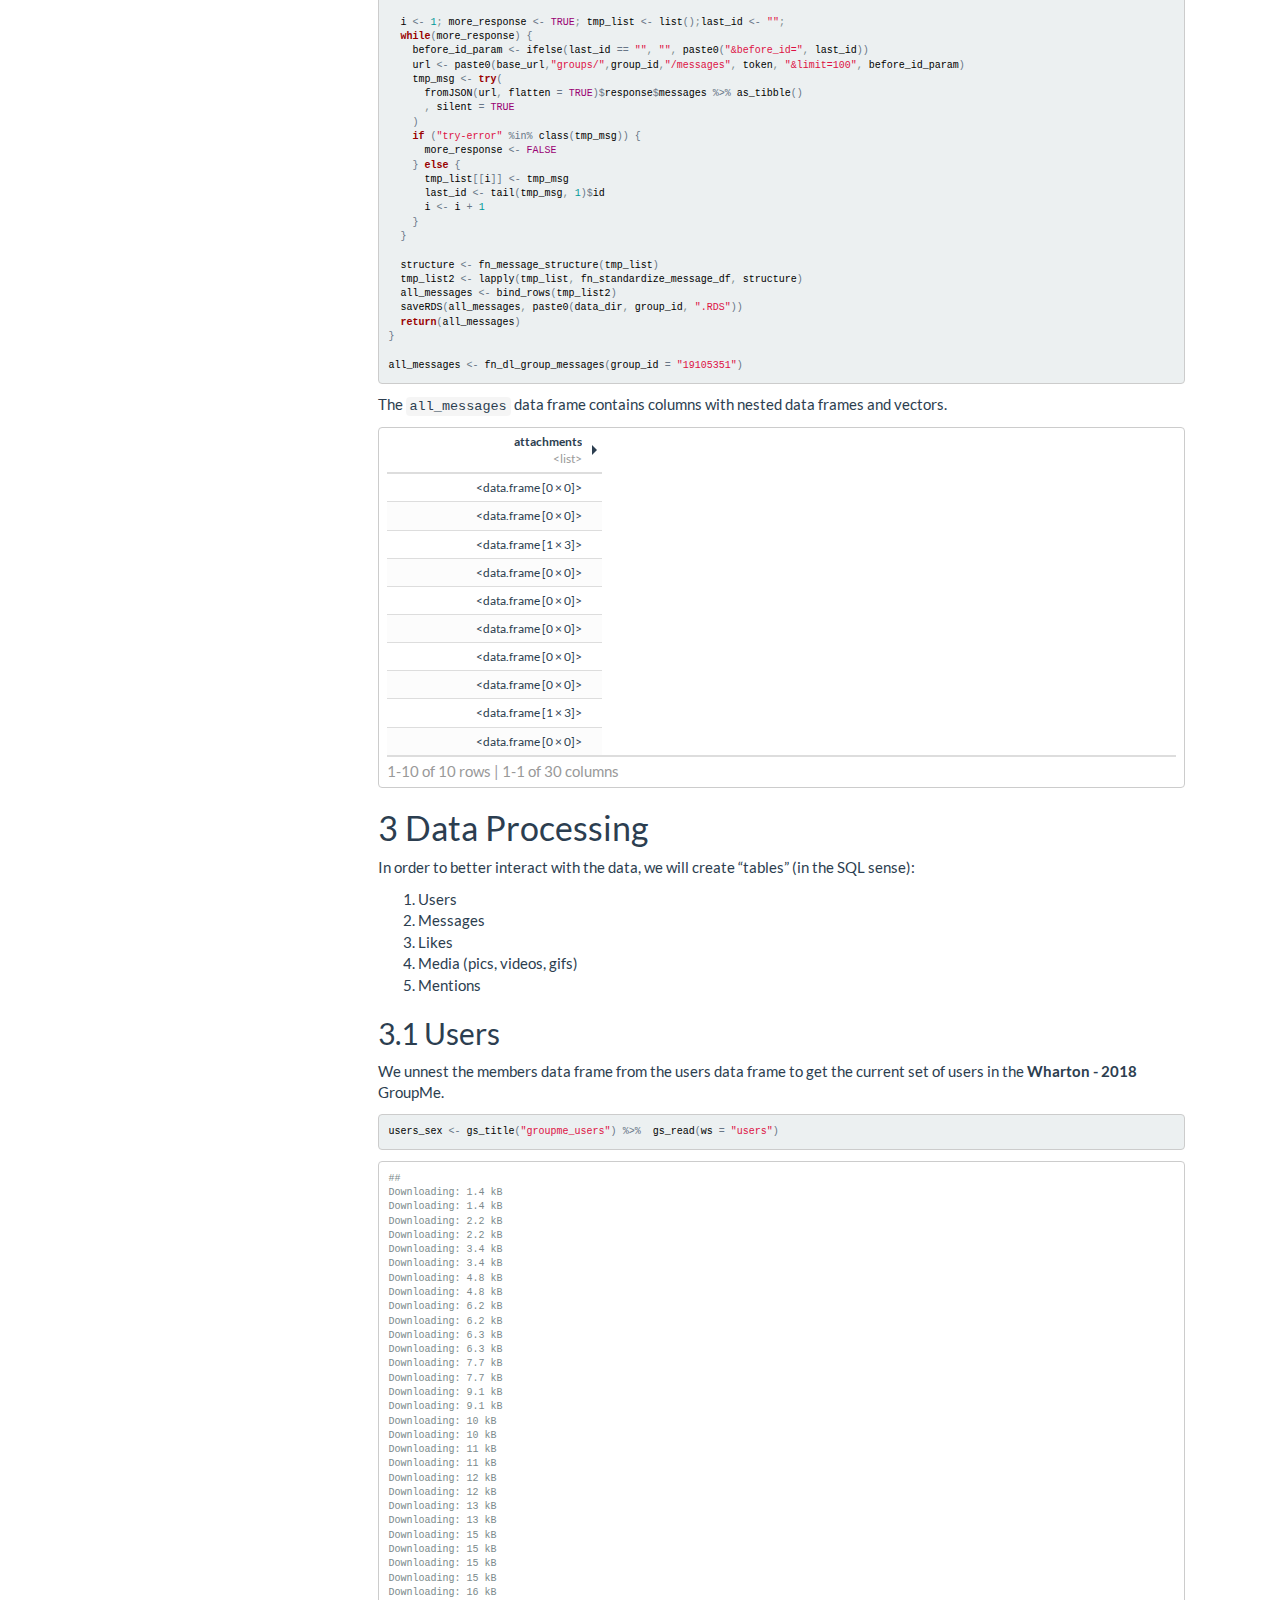
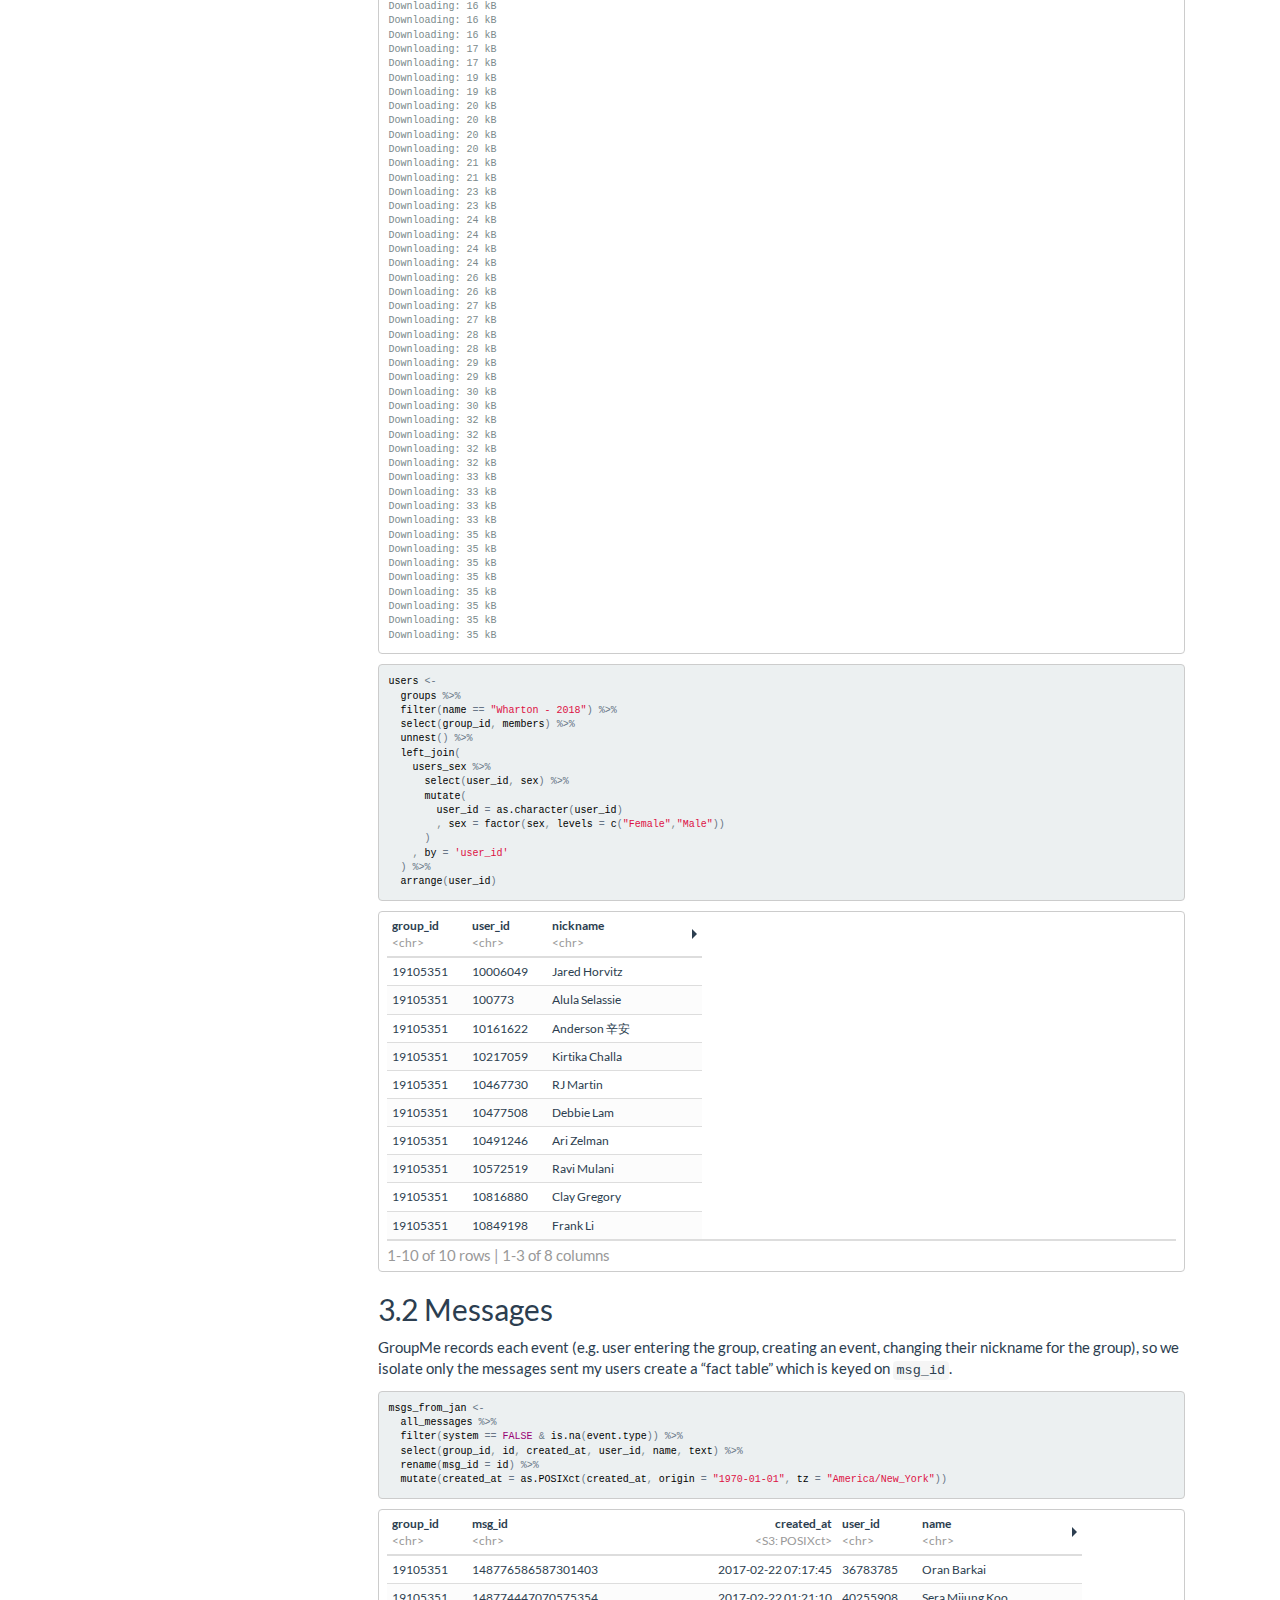
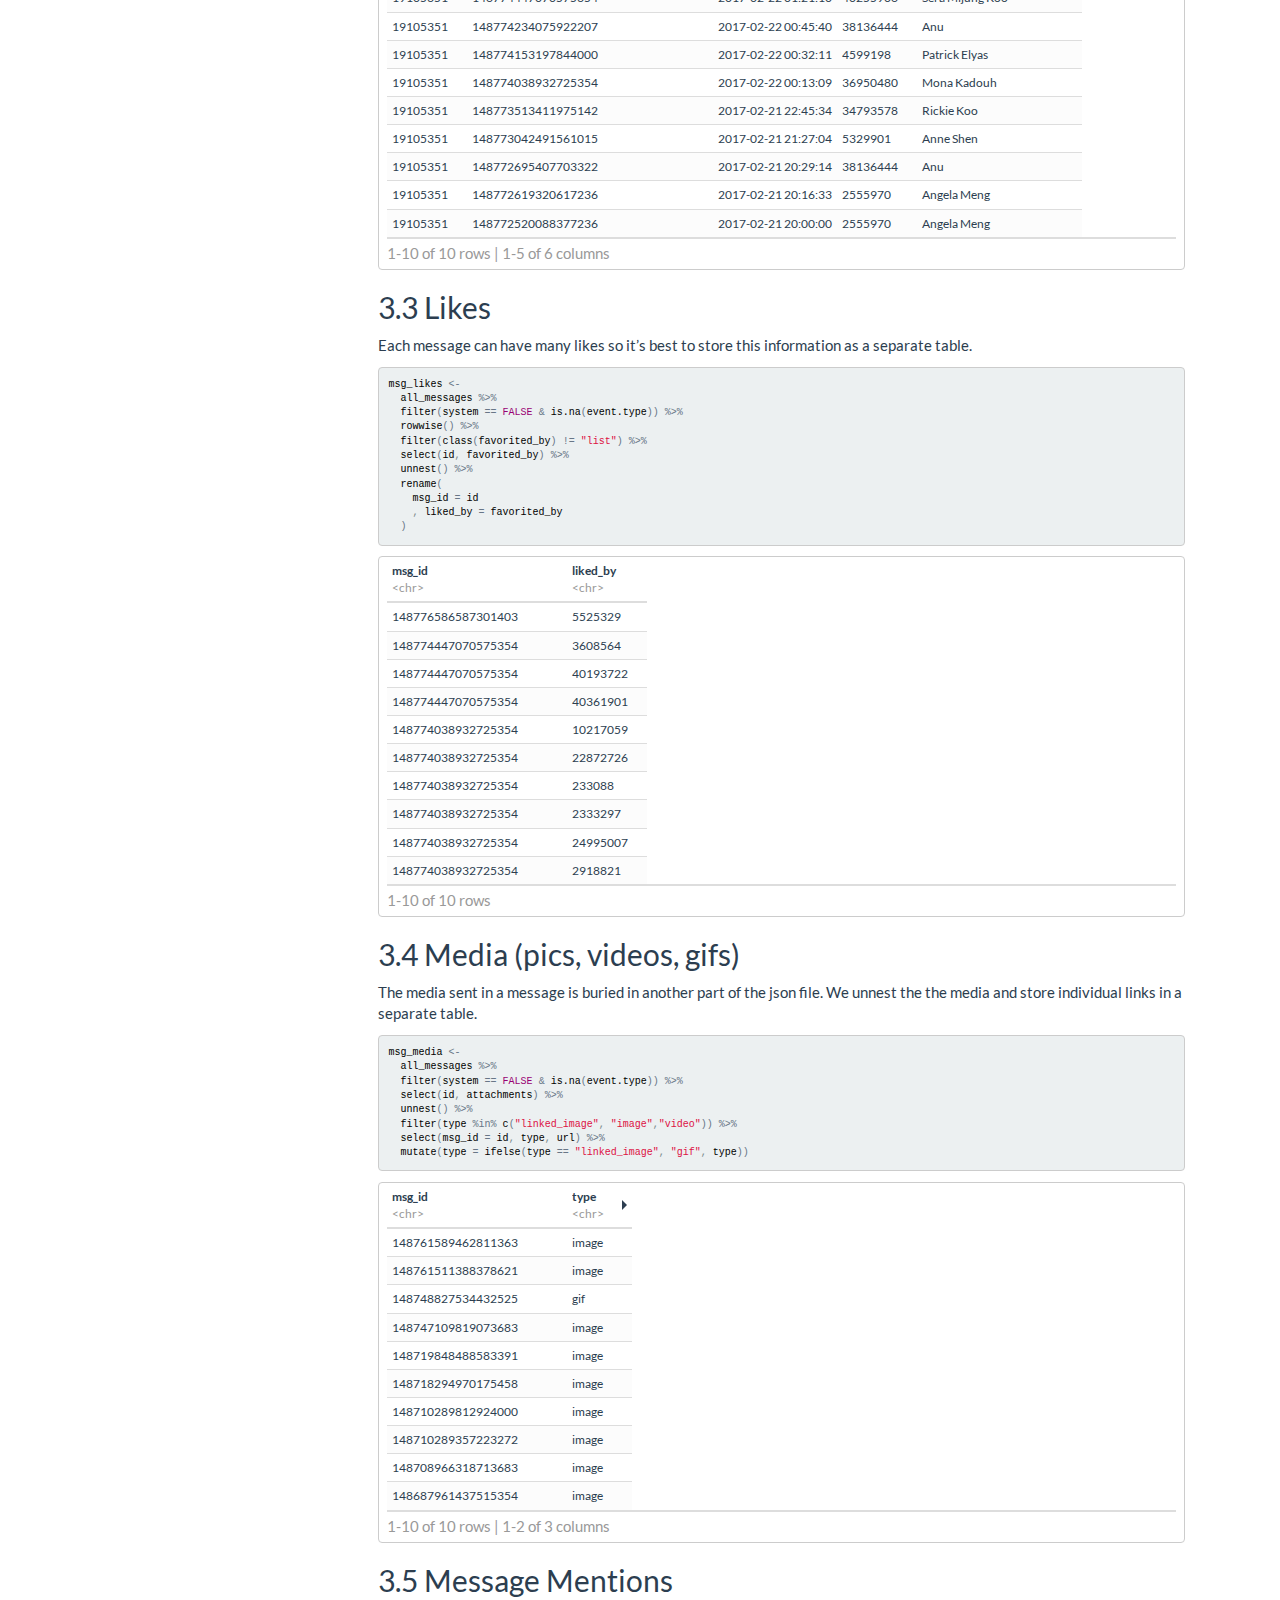
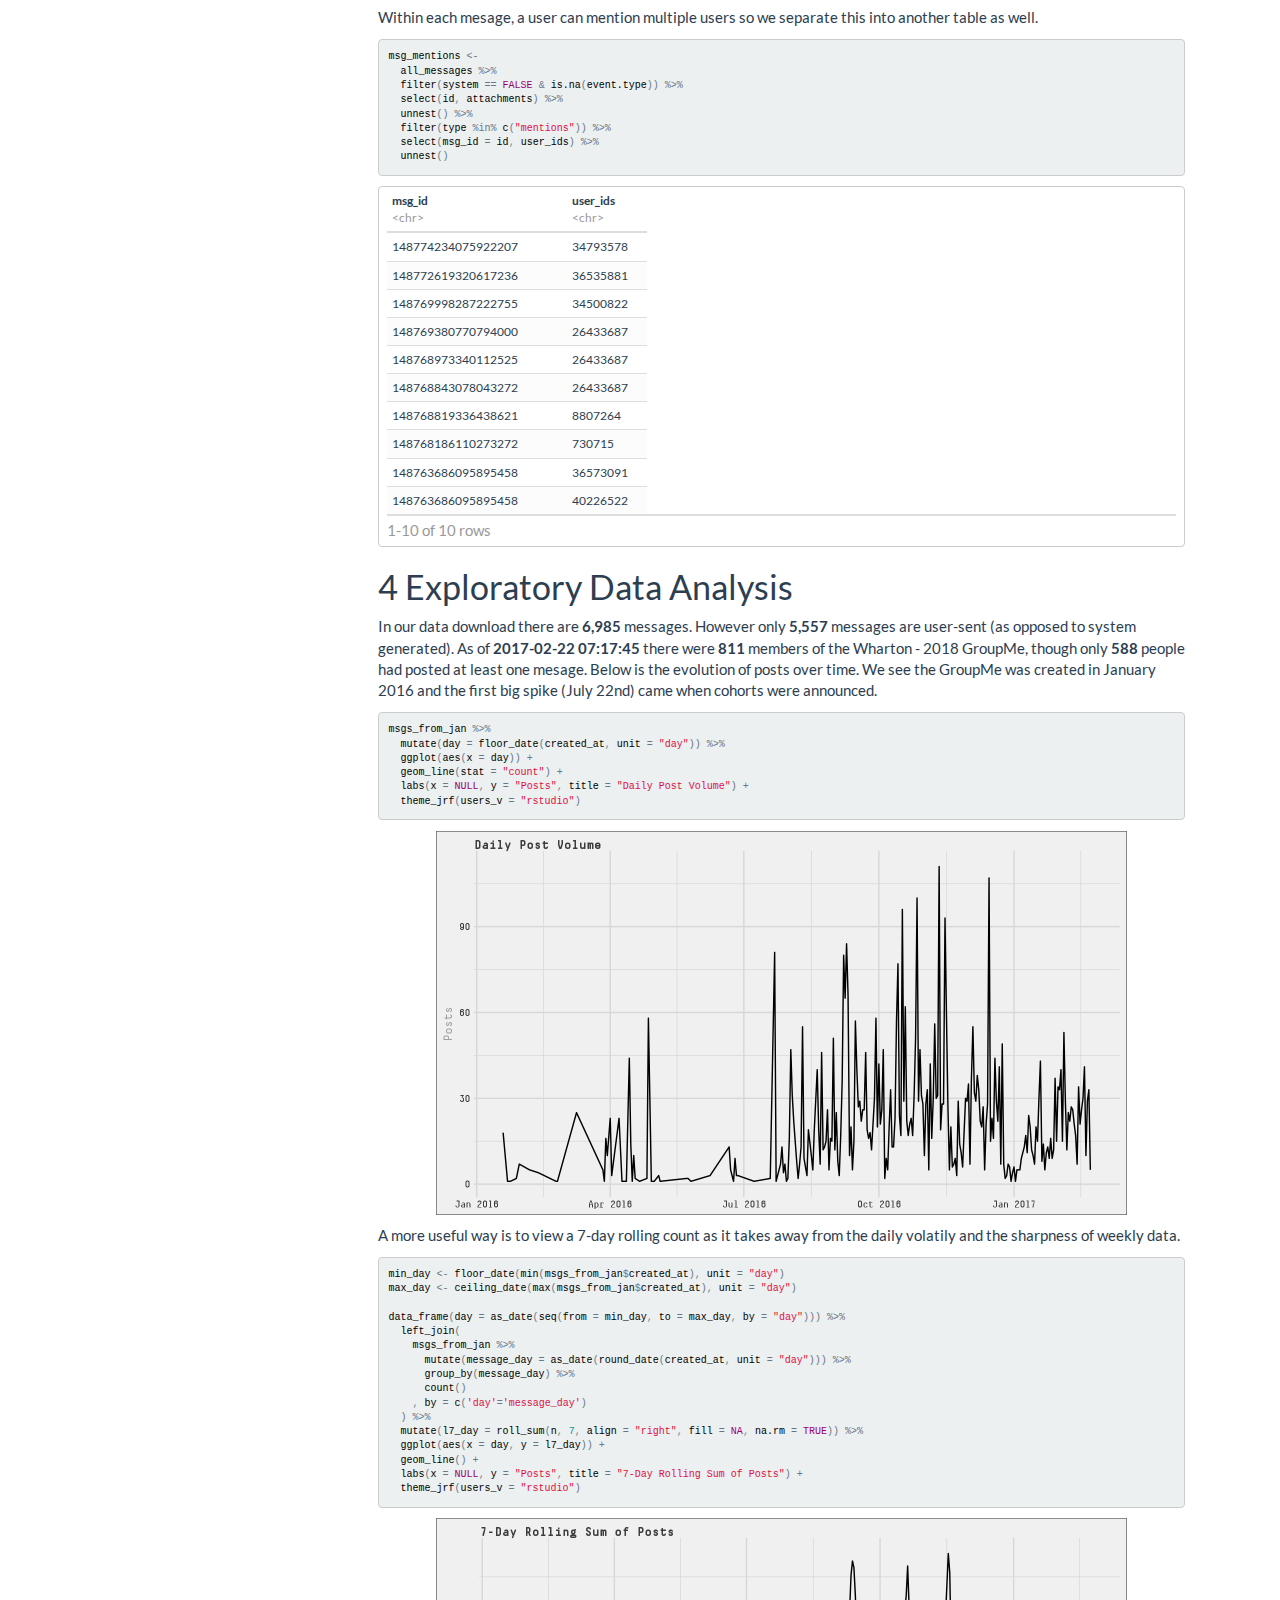
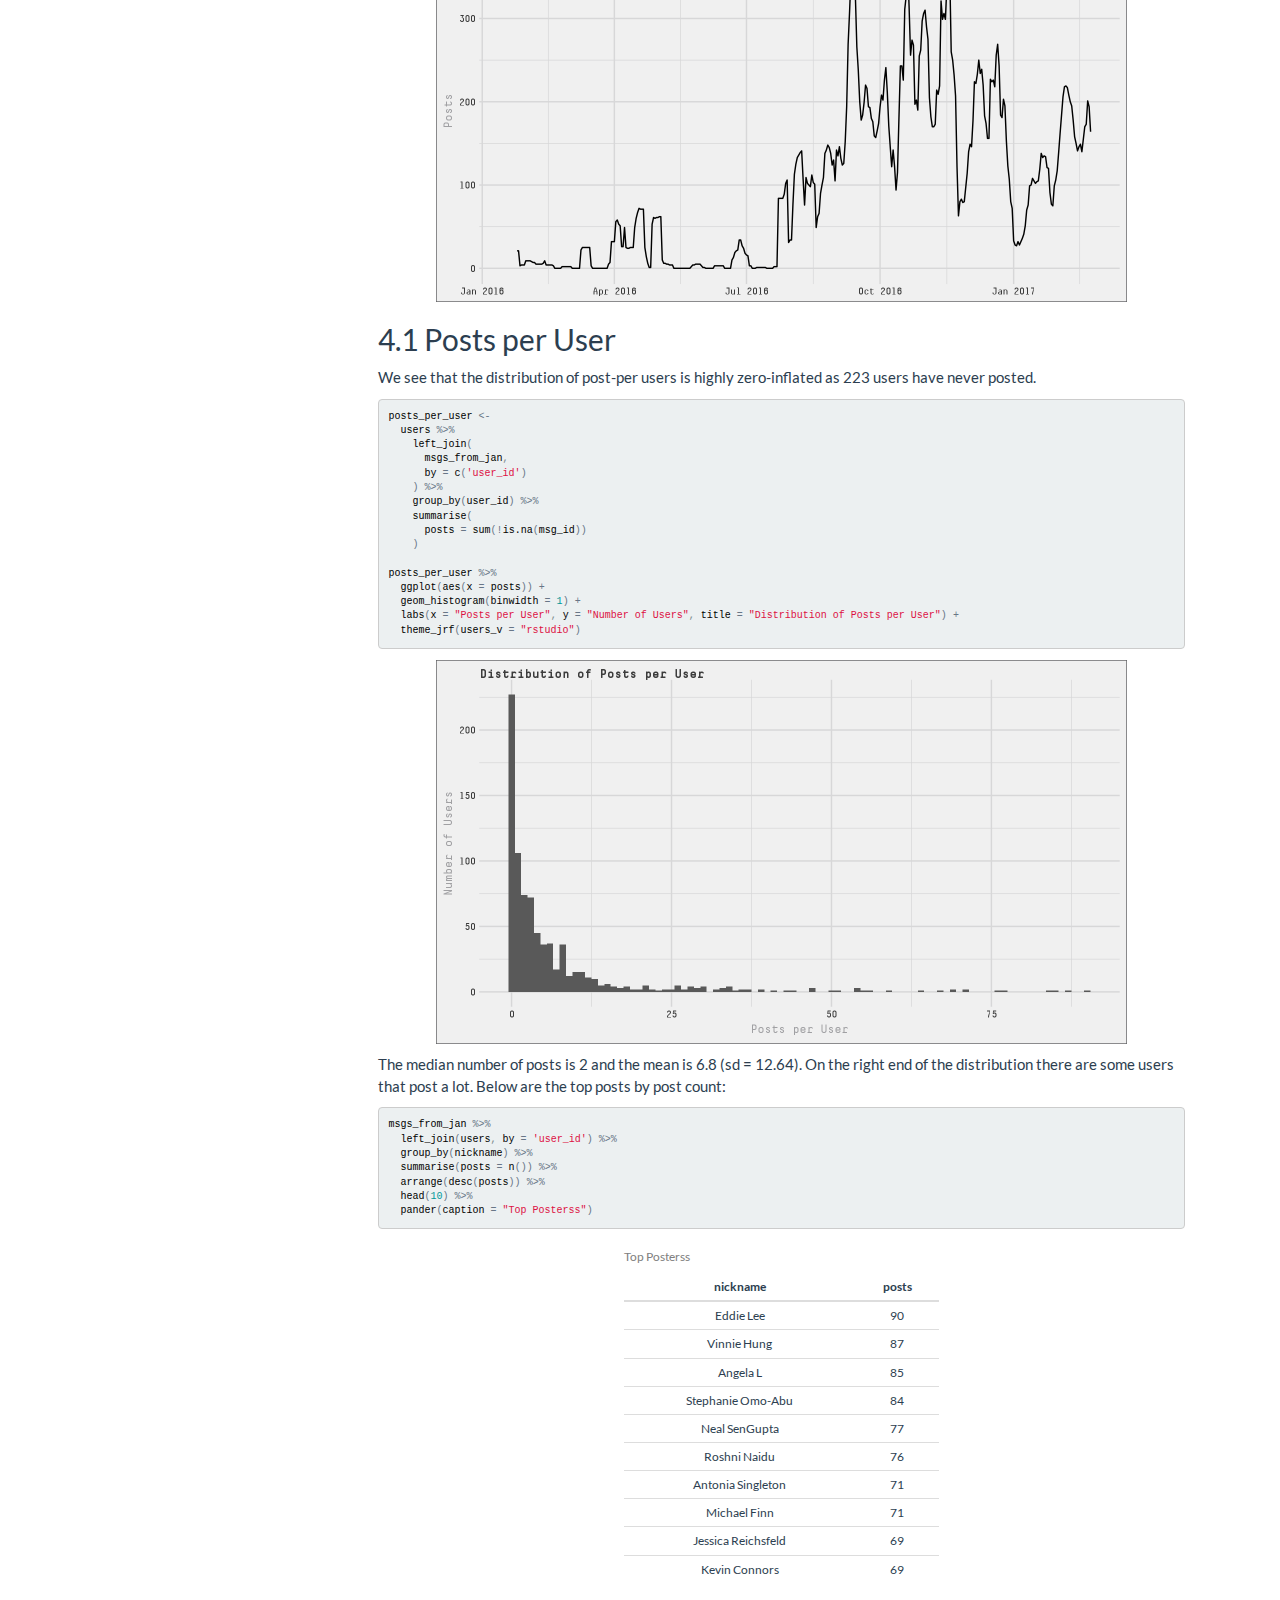
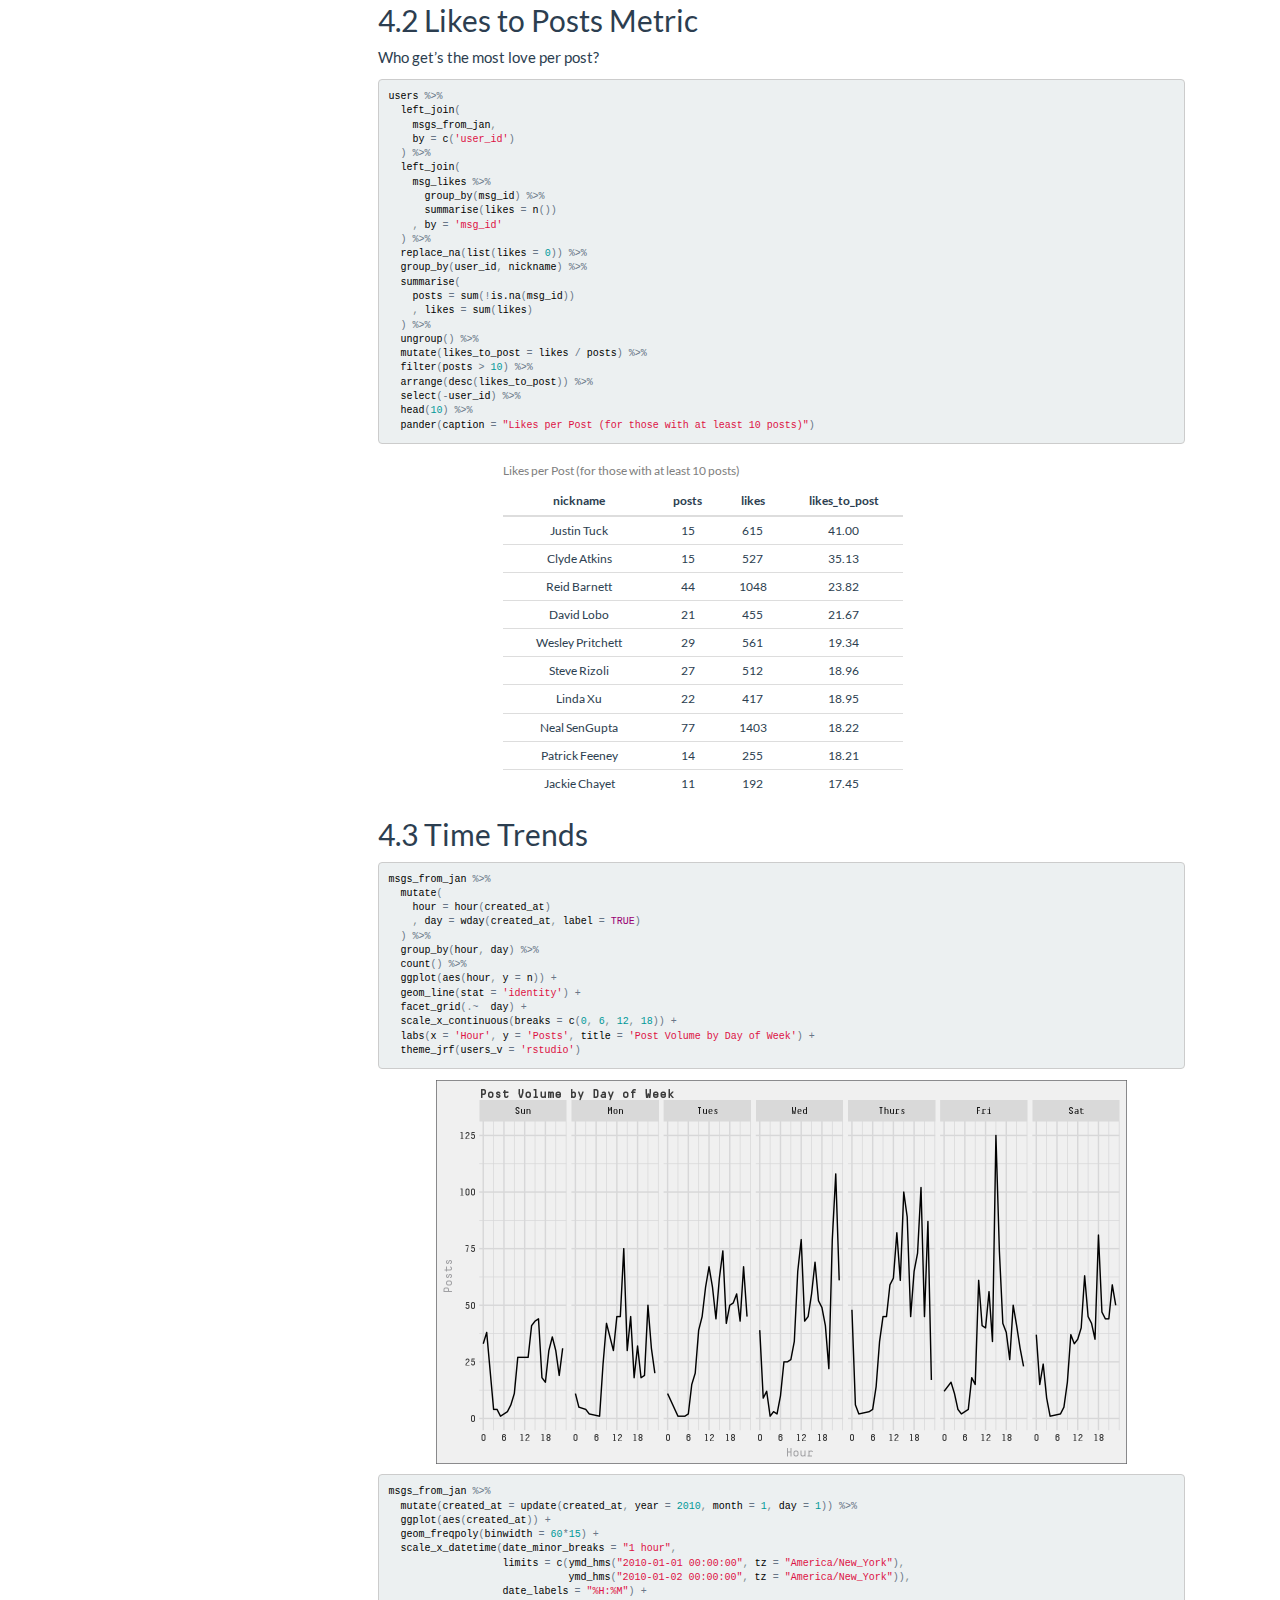
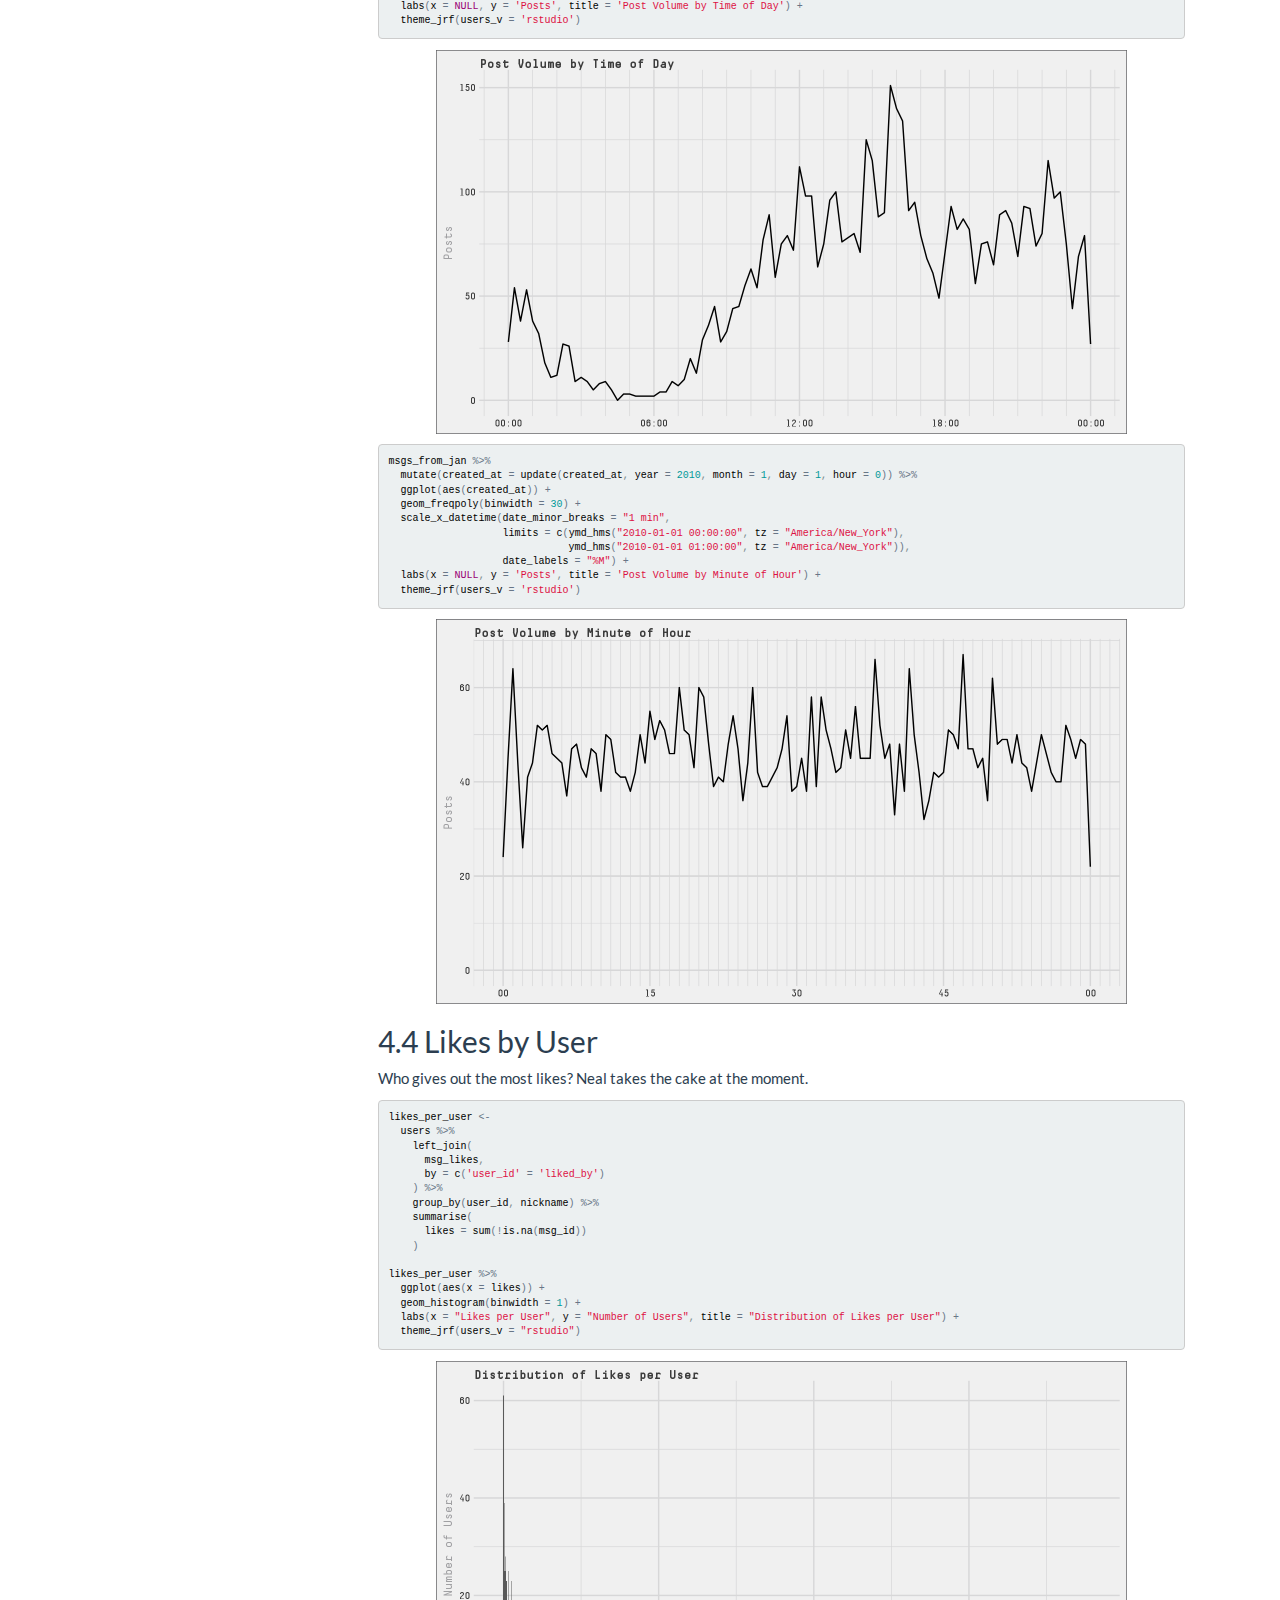
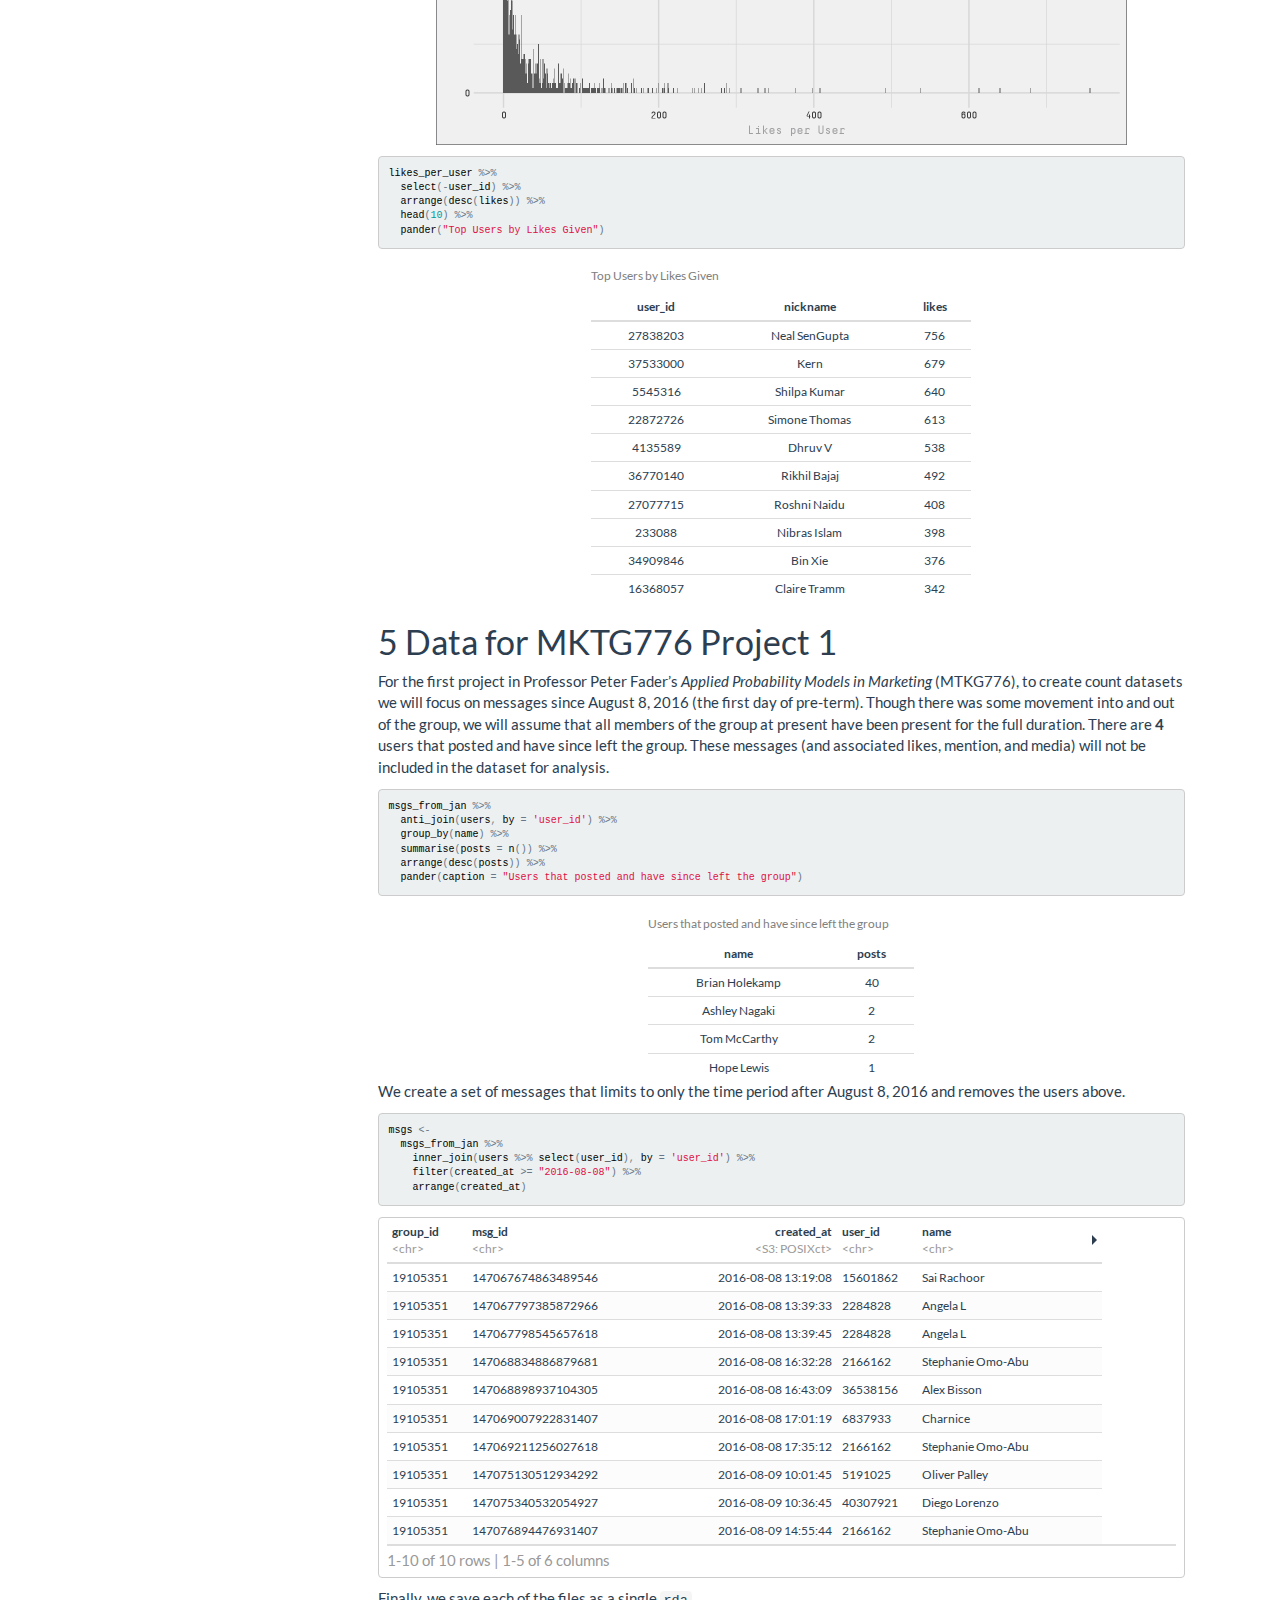
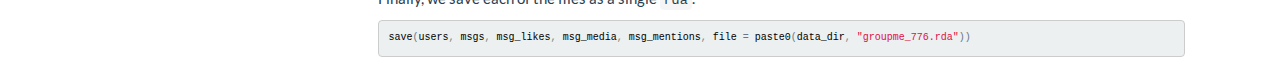
